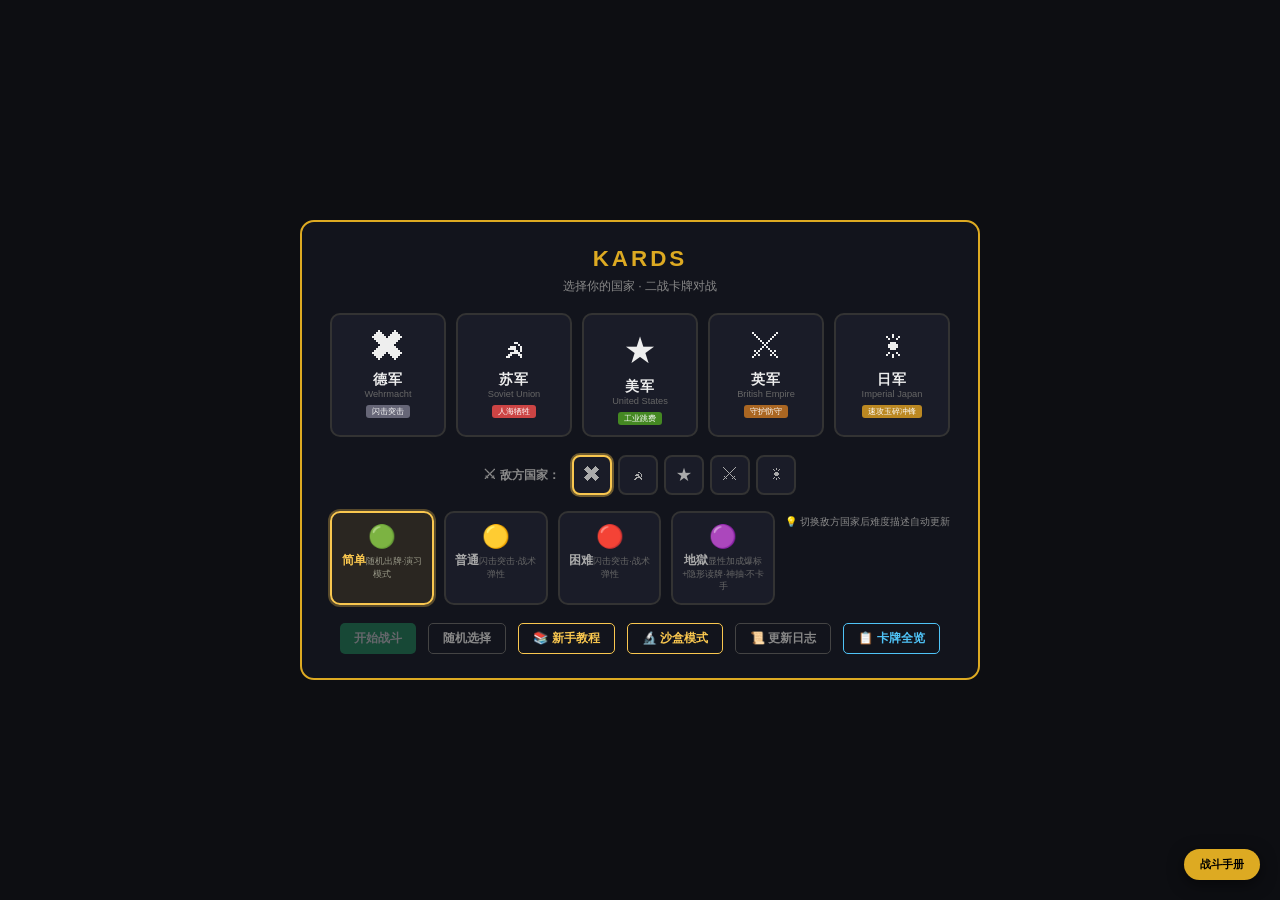
==== index.html @ b41af6cb "检查卡组差异：重构德国部署协同去重，修正过期玩法说明" ====
﻿<html lang="zh-CN">
<head>
<meta charset="UTF-8">
<meta name="viewport" content="width=device-width, initial-scale=1.0">
<title>KARDS - 二战卡牌对战</title>
<style>
:root {
  --bg:#0d0e12;--pbg:#151721;--card:#1e2029;--border:1px solid #2a2d3a;
  --g:#4a9;--r:#e44;--b:#48f;--y:#da2;--w:#eee;--d:#777;
  --sov:#c44;--ger:#667;--usa:#482;--uk:#a62;--jap:#b82;
}
*{box-sizing:border-box;margin:0;padding:0}
body{background:var(--bg);color:var(--w);min-height:100vh;display:flex;justify-content:center;align-items:flex-start;padding:10px;font-family:'Segoe UI','Microsoft YaHei',sans-serif}
#app{width:100%;max-width:1150px;display:flex;gap:10px}
#arena{flex:1;min-width:0;display:flex;flex-direction:column;gap:5px}

/* 信息栏（保留兼容，hq-hit 动画使用） */
.info-row{display:none}

/* 支援阵线行（HQ + 单位并排） */
.support-row{display:flex;gap:7px;align-items:flex-start}
.hq-spacer{flex:1}
.hq-card{display:flex;flex-direction:column;align-items:center;justify-content:center;gap:2px;padding:8px 10px;border-radius:8px;min-width:72px;min-height:96px;cursor:default;transition:all .15s;user-select:none;flex-shrink:0;position:relative}
.hq-card.enemy{background:linear-gradient(135deg,#2a1015,#1a1520);border:2px solid #3a1520}
.hq-card.player{background:linear-gradient(135deg,#10202a,#151a25);border:2px solid #15303f}
.hq-card.hq-target{cursor:crosshair!important;border-color:#c44!important;box-shadow:0 0 16px rgba(220,60,60,.5)!important;animation:hqPulse .8s ease-in-out infinite}
.hq-card.low-hp{animation:hqPulse .6s ease-in-out infinite}
@keyframes hqPulse{0%,100%{box-shadow:0 0 8px rgba(220,60,60,.3)}50%{box-shadow:0 0 20px rgba(220,60,60,.7)}}
.hq-card.hq-hit{animation:hqShake .5s ease-out}
@keyframes hqShake{0%,100%{transform:translateX(0)}20%{transform:translateX(-5px)}40%{transform:translateX(5px)}60%{transform:translateX(-3px)}80%{transform:translateX(3px)}}
.hq-top{display:flex;align-items:center;gap:4px;flex-wrap:wrap;justify-content:center}
.hq-name{font-weight:700;font-size:.8rem;white-space:nowrap}
.hq-body{font-size:1.2rem}
.hq-body .hp{font-size:1.3rem}
.hq-stats{display:flex;flex-wrap:wrap;gap:4px;justify-content:center;font-size:.68rem}
.hq-card .stat{margin-left:0;font-size:.65rem}
.hq-card .stat b{font-size:.72rem}
.name{font-weight:700;font-size:.9rem}.badge{margin-left:6px;font-size:.72rem;padding:2px 8px;border-radius:3px;background:var(--card);color:#ccc;font-weight:700}
.stat{margin-left:8px;font-size:.75rem;color:var(--d)}.stat b{color:var(--w)}.hp{color:var(--r)!important;font-weight:900}

/* 区域 */
.zone-label{font-size:.7rem;color:var(--d);padding:2px 6px;text-transform:uppercase;letter-spacing:.5px}
.zone-label.enemy{text-align:right}.zone-label.player{text-align:left}
.zone-label.fl{text-align:center;font-weight:700;color:var(--y);font-size:.75rem}
.zone-units{display:flex;gap:7px;min-height:78px;padding:6px;border-radius:6px;flex-wrap:wrap;align-items:flex-start}
.zone-units.support{background:#12141c;border:var(--border);min-height:96px}
.sup-left{justify-content:flex-end;border-right:3px solid rgba(204,68,68,.35)}
.sup-right{justify-content:flex-start;border-left:3px solid rgba(68,170,136,.35)}
.sup-left.side-target,.sup-right.side-target{cursor:pointer;border-color:#f9c74f!important;box-shadow:inset 0 0 20px rgba(249,199,79,.25)}
.insert-slot{width:28px;min-height:96px;border:2px dashed rgba(249,199,79,.35);border-radius:6px;cursor:pointer;display:flex;align-items:center;justify-content:center;transition:all .15s;flex-shrink:0;background:rgba(249,199,79,.04)}
.insert-slot:hover{background:rgba(249,199,79,.18);border-color:#f9c74f;box-shadow:0 0 14px rgba(249,199,79,.25)}
.insert-slot::after{content:'+';color:rgba(249,199,79,.5);font-size:1.3rem;font-weight:700;transition:color .15s}
.insert-slot:hover::after{color:#f9c74f}
.insert-slot.drag-over{background:rgba(249,199,79,.28);border-color:#f9c74f;box-shadow:0 0 20px rgba(249,199,79,.4);transform:scale(1.08)}
.insert-slot.drag-over::after{color:#f9c74f;font-size:1.6rem}
#enSupportL,#enSupportR,#plSupportL,#plSupportR{flex-shrink:0}
.zone-units.frontline{background:#14120d;border:2px dashed #543;min-height:86px;justify-content:center;flex-wrap:wrap;gap:4px}
.fl-group{display:flex;gap:7px;align-items:flex-start}
.fl-group.enemy-fl{opacity:1}
.fl-group.player-fl{opacity:1}
.fl-separator{display:flex;align-items:center;justify-content:center;font-size:1.1rem;color:#855;padding:0 4px;align-self:center}
.empty-text{color:#333;font-size:.74rem;font-style:italic;width:100%;text-align:center;padding-top:18px}
#turnInfo{text-align:center;font-size:.82rem;color:var(--y);padding:3px;font-weight:700;min-height:22px}

/* 手牌区 */
.hand-section{border-top:2px solid #222;padding-top:5px}
.hand-section h3{font-size:.76rem;color:var(--d);margin-bottom:4px}
.hand-cards{display:flex;gap:0;flex-wrap:nowrap;min-height:116px;padding:3px 0;overflow-x:auto;overflow-y:visible}
/* 手牌单行轻微叠放：后一张叠在前一张上 */
.hand-cards .card{margin-right:-44px}
.hand-cards .card:last-child{margin-right:0}
.hand-cards .card:hover{transform:translateY(-8px) scale(1.04);z-index:8;box-shadow:0 10px 24px rgba(0,0,0,.6),0 0 18px rgba(68,170,136,.2)}
.hand-cards .card.dragging{opacity:.35;transform:translateY(-6px);z-index:9;box-shadow:0 8px 20px rgba(0,0,0,.5)}
.hand-cards.drag-over{background:rgba(68,170,136,.08);box-shadow:inset 0 0 0 2px #4a5,0 0 14px rgba(68,170,136,.3);border-radius:6px}
/* 拖拽落点高亮 */
.zone-units.drag-over{box-shadow:inset 0 0 0 2px #4a5,0 0 18px rgba(68,170,136,.55)}
#arena.drag-over{outline:2px dashed #4a5;outline-offset:-4px}
.ctrl-bar{display:flex;gap:6px;flex-wrap:wrap;margin-top:5px}

/* 按钮 */
.btn{padding:6px 14px;border-radius:5px;border:none;font-size:.76rem;cursor:pointer;font-weight:600;transition:all .15s}
.btn:hover{filter:brightness(1.2);transform:translateY(-1px)}.btn:active{transform:translateY(0)}
.btn-green{background:#2a6;color:#fff}.btn-yellow{background:#a80;color:#fff}
.btn-red{background:#922;color:#fff}.btn-ghost{background:transparent;border:1px solid #444;color:#888}
.btn-confirm{background:#c90;color:#111;font-weight:700}
.btn:disabled{opacity:.35;cursor:not-allowed;transform:none;filter:none}

/* ===== 插画提示词下方行动按钮 ===== */
.panel-actions{display:flex;gap:8px;margin-top:8px;justify-content:center}
.panel-actions .btn-action{padding:10px 22px;font-size:.9rem;font-weight:800;border-radius:8px;cursor:pointer;border:none;letter-spacing:.6px;transition:all .2s;text-shadow:0 1px 2px rgba(0,0,0,.3)}
.panel-actions .btn-action:hover{transform:scale(1.05);filter:brightness(1.15)}
.panel-actions .btn-action:active{transform:scale(.97)}
.btn-end-play{background:linear-gradient(135deg,#2a8,#1a6);color:#fff;box-shadow:0 2px 12px rgba(34,170,102,.4)}
.btn-end-combat{background:linear-gradient(135deg,#d84,#b62);color:#fff;box-shadow:0 2px 12px rgba(200,130,40,.4)}

/* 推线区域（战斗中点击前线推线） */
.push-zone{cursor:pointer;padding:8px 16px;background:rgba(255,170,0,.12);border:2px dashed #a80;border-radius:8px;text-align:center;color:#da2;font-weight:700;font-size:.82rem;transition:all .2s;user-select:none;align-self:center}
.push-zone:hover{background:rgba(255,170,0,.28);border-color:#ec0;transform:scale(1.04)}
.push-zone:active{transform:scale(.96)}
.push-unafford{border-color:#644;color:#a66;background:rgba(255,50,50,.08)}
.push-unafford:hover{background:rgba(255,50,50,.15);border-color:#844;transform:none}
/* 手机推线待定高亮 */
.card.push-pending{border:2px solid #f9c74f!important;box-shadow:0 0 14px rgba(249,199,79,.5),0 0 24px rgba(249,199,79,.2);animation:pushGlow 1.2s infinite}
@keyframes pushGlow{0%,100%{box-shadow:0 0 10px rgba(249,199,79,.4)}50%{box-shadow:0 0 22px rgba(249,199,79,.7)}}
#frontline.push-target{border-color:#f9c74f!important;background:rgba(249,199,79,.08);box-shadow:inset 0 0 30px rgba(249,199,79,.2);cursor:pointer;animation:pushZonePulse 1s infinite}
@keyframes pushZonePulse{0%,100%{box-shadow:inset 0 0 20px rgba(249,199,79,.15)}50%{box-shadow:inset 0 0 40px rgba(249,199,79,.35)}}
.push-target-text{color:#f9c74f;font-weight:800;font-size:.78rem;text-align:center;width:100%;animation:blinkText 1s infinite}
@keyframes blinkText{0%,100%{opacity:1}50%{opacity:.4}}

/* 卡牌 */
.card{width:128px;border-radius:7px;cursor:default;transition:all .2s;flex-shrink:0;position:relative;user-select:none;background:var(--card);border:1px solid #333}
.card.clickable{cursor:pointer}
.card.clickable:hover{transform:translateY(-4px);box-shadow:0 6px 20px rgba(0,0,0,.5),0 0 15px rgba(68,170,136,.15)}

.card .top{display:flex;justify-content:space-between;align-items:center;padding:4px 7px;font-size:.68rem;font-weight:700;color:#ccc}
.card .art{height:100px;display:flex;align-items:center;justify-content:center;font-size:1.8rem;position:relative;overflow:hidden;background:#1a1c28}
.card .art::before{content:'';position:absolute;top:0;left:-100%;width:100%;height:100%;background:linear-gradient(90deg,transparent 0%,rgba(255,255,255,.04) 50%,transparent 100%);animation:skelShimmer 1.4s infinite;z-index:0;pointer-events:none}
@keyframes skelShimmer{0%{left:-100%}100%{left:100%}}
.card .art .art-overlay{position:absolute;top:0;left:0;right:0;bottom:0;background:linear-gradient(180deg,rgba(0,0,0,.2) 0%,rgba(0,0,0,.55) 70%);z-index:1;pointer-events:none}
.card .art .art-icon{position:absolute;top:22px;left:4px;font-size:1.2rem;z-index:4;filter:drop-shadow(0 1px 3px rgba(0,0,0,.8));background:rgba(0,0,0,.5);border-radius:4px;padding:2px 4px;cursor:pointer;transition:transform .2s,box-shadow .2s,background .2s;transform-origin:left top}
.card .art .art-icon:hover{transform:scale(1.2);background:rgba(0,0,0,.75);box-shadow:0 0 16px rgba(0,255,200,.6),0 0 30px rgba(0,255,200,.25)}
.card .art .type-badge{position:absolute;bottom:2px;right:4px;font-size:.52rem;background:rgba(0,0,0,.75);padding:1px 5px;border-radius:3px;color:#aaa;z-index:3;cursor:pointer;transition:transform .2s,box-shadow .2s,color .2s,background .2s;transform-origin:right bottom}
.card .art .type-badge:hover{transform:scale(1.2);color:#fff;background:rgba(0,0,0,.9);box-shadow:0 0 12px rgba(0,255,200,.5),0 0 24px rgba(0,255,200,.2)}
/* 兵种弹出提示 */
.type-popup{position:fixed;z-index:9999;background:linear-gradient(135deg,#1a1d2a,#12151f);border:1px solid #3a3d50;border-radius:8px;padding:8px 10px;font-size:.7rem;min-width:180px;max-width:220px;pointer-events:auto;box-shadow:0 4px 20px rgba(0,0,0,.6);animation:popIn .2s ease-out}
@keyframes popIn{from{opacity:0;transform:translateY(4px)}to{opacity:1;transform:translateY(0)}}
.type-popup .tp-header{display:flex;align-items:center;gap:6px;margin-bottom:4px}
.type-popup .tp-icon{font-size:1.1rem}

/* 加载屏幕 */
#loading-screen{position:fixed;top:0;left:0;width:100%;height:100%;background:var(--bg);z-index:99999;display:flex;flex-direction:column;align-items:center;justify-content:center;gap:18px;transition:opacity .4s}
#loading-screen.fade-out{opacity:0;pointer-events:none}
.loading-spinner{width:44px;height:44px;border:3px solid #2a2d3a;border-top-color:var(--g);border-radius:50%;animation:spin .8s linear infinite}
@keyframes spin{to{transform:rotate(360deg)}}
.loading-text{color:#888;font-size:.85rem}
.loading-bar-wrap{width:220px;height:4px;background:#1a1c28;border-radius:2px;overflow:hidden}
.loading-bar-fill{height:100%;width:0%;background:var(--g);border-radius:2px;transition:width .3s}
.loading-pct{color:#aaa;font-size:.7rem;min-width:36px;text-align:center}
.type-popup .tp-name{font-weight:700;font-size:.78rem}
.type-popup .tp-sub{font-size:.6rem;color:#888}
.type-popup .tp-desc{margin:4px 0;line-height:1.4;color:#ccc}
.type-popup .tp-stats{display:grid;grid-template-columns:1fr 1fr;gap:2px 8px;font-size:.62rem;color:#999;margin-top:4px}
.type-popup .tp-stats span b{color:#ddd}
.card .mid{padding:2px 7px;font-size:.73rem;font-weight:700;text-align:center;white-space:nowrap;overflow:hidden;text-overflow:ellipsis}
.card .stats{display:flex;justify-content:space-around;padding:2px 7px;font-size:.73rem}
.card .stats span{font-weight:700}
.card .bot{padding:3px 7px;font-size:.6rem;color:var(--d);text-align:center;min-height:28px;line-height:1.35}
.card .bot b{color:#ffd066;font-weight:900}
.card .cost-badge{position:absolute;top:-3px;left:-3px;width:24px;height:24px;border-radius:50%;display:flex;align-items:center;justify-content:center;font-weight:900;font-size:.73rem;color:#fff;z-index:2;box-shadow:0 2px 6px rgba(0,0,0,.5)}
.card .acost-badge{position:absolute;top:-3px;right:-3px;width:20px;height:20px;border-radius:50%;display:flex;align-items:center;justify-content:center;font-weight:800;font-size:.6rem;color:#fff;z-index:2;box-shadow:0 2px 4px rgba(0,0,0,.4)}

/* 状态样式 */
/* 不能出的牌保持正常显示（不透明），仅不可拖拽操作 */
.card.cant-play{}
.card.cant-play:hover{transform:translateY(-4px)}
.card.can-act{border:2px solid #4a5;animation:pulse 1.6s infinite}
@keyframes pulse{0%,100%{box-shadow:0 0 4px #4a5}50%{box-shadow:0 0 14px #4a5}}
.card.selected{border:2px solid var(--y);box-shadow:0 0 16px var(--y),0 0 30px rgba(218,170,34,.2);transform:translateY(-5px)}
.card.can-target{border:2px solid var(--r);cursor:crosshair}
.card.can-target:hover{box-shadow:0 0 12px var(--r),0 0 20px rgba(228,68,68,.2)}
.card.effect-target{border:2px solid #fc0;cursor:crosshair;animation:effectPulse 1s infinite}
.card.effect-target:hover{box-shadow:0 0 14px #fc0,0 0 24px rgba(255,204,0,.3)}
@keyframes effectPulse{0%,100%{box-shadow:0 0 6px #fc0}50%{box-shadow:0 0 16px #fc0}}

/* 阵营色 */
.faction-D{border-top:3px solid #667}.faction-S{border-top:3px solid #c44}
.faction-U{border-top:3px solid #482}.faction-B{border-top:3px solid #a62}
.faction-J{border-top:3px solid #b82}

/* 我方/敌方单位标记 */
.card.player-unit{border-left:3px solid #4a8}
.card.enemy-unit{border-left:3px solid #c44}
.card .owner-tag{position:absolute;bottom:2px;left:4px;font-size:.5rem;padding:0 4px;border-radius:2px;font-weight:700;z-index:2;letter-spacing:.3px}
.card.player-unit .owner-tag{background:rgba(68,170,136,.85);color:#fff}
.card.enemy-unit .owner-tag{background:rgba(204,68,68,.85);color:#fff}
.card .cond-badge{position:absolute;bottom:2px;right:2px;font-size:.45rem;padding:1px 4px;border-radius:2px;z-index:5;font-weight:700;letter-spacing:.3px}
.card .cond-ok{background:rgba(78,204,163,.8);color:#000}
.card .cond-fail{background:rgba(231,76,60,.8);color:#fff}

.hq-target{cursor:crosshair!important;box-shadow:0 0 0 3px var(--r)!important}

/* 面板 */
#panel{width:250px;flex-shrink:0;display:flex;flex-direction:column;gap:8px}
#panel h3{font-size:.78rem;color:var(--g);letter-spacing:.5px}
#log{background:var(--pbg);border:var(--border);border-radius:6px;padding:7px;max-height:260px;overflow-y:auto;font-size:.7rem;scroll-behavior:smooth}
#log::-webkit-scrollbar{width:8px}
#log::-webkit-scrollbar-track{background:#14161f;border-radius:4px}
#log::-webkit-scrollbar-thumb{background:#3a3f4f;border-radius:4px}
#log::-webkit-scrollbar-thumb:hover{background:#f9c74f}
#log{scrollbar-width:thin;scrollbar-color:#3a3f4f #14161f}
.log-item{margin-bottom:2px;padding:2px 0;border-bottom:1px solid #1a1c24;line-height:1.38}
.log-item .tag{display:inline-block;padding:0 4px;border-radius:2px;font-size:.6rem;margin-right:4px;font-weight:700}
.tag-play{background:#24a;color:#adf}.tag-combat{background:#a40;color:#fda}
.tag-ai{background:#333;color:#999}.tag-system{background:#223;color:#8b8}
.tag-effect{background:#426;color:#eaf}
.log-item .counter-text{color:#f84;font-weight:700}
.log-item .dmg-text{color:#f44;font-weight:700}
.log-item .heal-text{color:#4c8;font-weight:700}
/* 情报明牌可折叠栏 */
.reveal-box{border:1px solid #3a3f4f;border-radius:6px;background:#12141c;margin-top:6px;overflow:hidden}
.reveal-head{padding:6px 8px;font-size:.72rem;color:#8af;cursor:pointer;user-select:none;display:flex;justify-content:space-between;align-items:center}
.reveal-head:hover{background:#1a1d2e}
.reveal-head b{color:var(--y);font-size:.78rem}
.reveal-body{padding:6px 8px;display:flex;flex-direction:column;gap:4px;max-height:240px;overflow-y:auto}
.reveal-box.collapsed .reveal-body{display:none}
.reveal-empty{font-size:.66rem;color:#555;text-align:center;padding:6px}
.reveal-card{display:flex;gap:6px;align-items:center;background:#1e2029;border:1px solid #2a2d3a;border-radius:5px;padding:4px 6px;font-size:.66rem}
.reveal-card.used{opacity:.5}
.reveal-card .rc-img{width:30px;height:30px;object-fit:cover;border-radius:3px;border:1px solid #333;flex-shrink:0}
.reveal-card .rc-ph{width:30px;height:30px;border-radius:3px;background:#2a2d3a;flex-shrink:0;display:flex;align-items:center;justify-content:center;font-size:.6rem;color:#666}
.reveal-card .rc-info{flex:1;min-width:0}
.reveal-card .rc-name{font-weight:700;color:#eee;white-space:nowrap;overflow:hidden;text-overflow:ellipsis}
.reveal-card .rc-meta{font-size:.6rem;color:#888;white-space:nowrap;overflow:hidden;text-overflow:ellipsis}
.reveal-card .rc-tag{font-size:.55rem;padding:1px 4px;border-radius:2px;flex-shrink:0}
.reveal-card .rc-tag.inhand{background:rgba(78,204,163,.2);color:#4ecca3}
.reveal-card .rc-tag.gone{background:rgba(228,68,68,.2);color:#e44}
#prompt-area{background:var(--pbg);border:var(--border);border-radius:6px;padding:7px;font-size:.67rem;color:var(--d);min-height:56px;max-height:140px;overflow-y:auto;word-break:break-all;line-height:1.45}
#overlay{display:none;position:fixed;top:0;left:0;right:0;bottom:0;background:rgba(0,0,0,.85);z-index:100;justify-content:center;align-items:center}
#overlay.show{display:flex}
#dialog{background:var(--pbg);border:2px solid var(--y);border-radius:12px;padding:30px 40px;text-align:center;min-width:280px}
#dialog h2{font-size:1.3rem;margin-bottom:8px}
#dialog p{color:var(--d);margin-bottom:14px;font-size:.85rem}
#faction-select{position:fixed;top:50%;left:50%;transform:translate(-50%,-50%);z-index:9999;display:none;max-width:680px;width:90vw;max-height:90vh;overflow-y:auto;background:#12141c;border:2px solid var(--y);border-radius:14px;padding:24px 28px;text-align:center}
#faction-select h2{font-size:1.4rem;color:var(--y);margin:0 0 6px;letter-spacing:3px}
#faction-select .sub{color:#888;font-size:.78rem;margin-bottom:18px}
.fc-grid{display:grid;grid-template-columns:repeat(5,1fr);gap:10px;margin-bottom:18px}
@media(max-width:600px){.fc-grid{grid-template-columns:repeat(3,1fr)}}
.fc-card{background:#1a1c28;border:2px solid #333;border-radius:10px;padding:14px 8px 10px;cursor:pointer;transition:all .2s;position:relative}
.fc-card:hover{border-color:var(--y);transform:translateY(-3px);box-shadow:0 6px 20px rgba(0,0,0,.4)}
.fc-card.selected{border-color:var(--y);box-shadow:0 0 0 2px var(--y),0 6px 20px rgba(0,0,0,.4)}
.fc-card .fc-icon{font-size:2rem;margin-bottom:4px}
.fc-card .fc-name{font-size:.88rem;font-weight:700;color:#eee;letter-spacing:1px}
.fc-card .fc-en{font-size:.58rem;color:#666;margin-bottom:2px}
.fc-card .fc-tag{display:inline-block;font-size:.5rem;padding:1px 6px;border-radius:3px;margin-top:4px;color:#fff}
.fc-detail{background:#1a1c28;border:1px solid #333;border-radius:10px;padding:16px 20px;text-align:left;margin-top:14px;display:none}
.fc-detail.show{display:block}
.fc-detail h3{color:var(--y);font-size:.95rem;margin:0 0 8px;letter-spacing:1px}
.fc-detail .section{margin-bottom:10px}
.fc-detail .section-title{color:#aaa;font-size:.7rem;font-weight:700;margin-bottom:3px;text-transform:uppercase;letter-spacing:1px}
.fc-detail .section-body{color:#ccc;font-size:.76rem;line-height:1.5}
.fc-detail .section-body em{color:var(--y);font-style:normal;font-weight:600}

/* 卡组选择与构筑 */
.deck-picker{display:flex;flex-wrap:wrap;gap:6px;justify-content:center;margin:2px 0 6px}
.dp-tab{padding:5px 12px;border:1px solid #444;border-radius:16px;background:#22242e;color:#bbb;font-size:.72rem;cursor:pointer;transition:all .15s;white-space:nowrap}
.dp-tab:hover{border-color:#f9c74f;color:#eee}
.dp-tab.active{background:rgba(249,199,79,.16);border-color:#f9c74f;color:#f9c74f;font-weight:700}
.dp-tab.add{border-style:dashed;color:#7cf}
.dp-desc{text-align:center;color:#888;font-size:.68rem;margin-bottom:6px}
.dp-play{margin:2px 0 8px;border:1px solid #3a3d4a;border-radius:6px;overflow:hidden;background:#1b1d29}
.dp-play-head{padding:5px 10px;color:#f9c74f;font-size:.7rem;font-weight:700;cursor:pointer;user-select:none}
.dp-play-head:hover{background:#242633}
.dp-play-arrow{float:right;color:#888}
.dp-play-body{color:#ccc;font-size:.7rem;line-height:1.6;padding:4px 12px 10px;border-top:1px solid #2e3040}
.dp-play-body b{color:#f9c74f}
.dp-actions{display:flex;gap:6px;justify-content:center;margin-bottom:8px}
.btn-xs{padding:3px 10px;font-size:.66rem}
.db-modal{position:fixed;inset:0;z-index:10000;background:rgba(0,0,0,.78);display:flex;align-items:center;justify-content:center;padding:16px}
.db-box{width:min(1000px,96vw);max-height:92vh;display:flex;flex-direction:column;background:#12141c;border:2px solid var(--y);border-radius:12px;overflow:hidden;box-shadow:0 12px 50px rgba(0,0,0,.7)}
.db-head{display:flex;align-items:center;justify-content:space-between;padding:12px 18px;background:#1b1d29;border-bottom:1px solid #333;color:var(--y);font-size:1rem;font-weight:700;letter-spacing:1px}
.db-x{background:none;border:none;color:#aaa;font-size:1.5rem;line-height:1;cursor:pointer}
.db-x:hover{color:#fff}
.db-toolbar{display:flex;align-items:center;gap:14px;padding:10px 18px;background:#171923;border-bottom:1px solid #2a2c38;flex-wrap:wrap}
.db-name{background:#0e1016;border:1px solid #444;border-radius:5px;color:#eee;padding:6px 10px;font-size:.8rem;width:190px}
.db-count{font-size:.9rem;color:#ccc;font-weight:700}
.db-valid{font-size:.72rem}
.db-body{display:flex;flex:1;min-height:0;overflow:hidden}
.db-pool{flex:1;overflow-y:auto;padding:8px 14px}
.db-side{width:300px;flex-shrink:0;border-left:1px solid #2a2c38;background:#161822;display:flex;flex-direction:column;min-height:0}
.db-side-title{padding:10px 14px;color:var(--y);font-size:.8rem;font-weight:700;border-bottom:1px solid #2a2c38}
.db-list{flex:1;overflow-y:auto;padding:6px 10px}
.db-foot{padding:10px;border-top:1px solid #2a2c38;display:flex;gap:6px;justify-content:center;flex-wrap:wrap}
.db-group{color:#f9c74f;font-size:.72rem;font-weight:700;margin:10px 0 4px;letter-spacing:1px}
.db-row{display:flex;align-items:flex-start;gap:8px;background:#1c1e29;border:1px solid #2e3040;border-radius:5px;padding:5px 8px;margin-bottom:4px;font-size:.7rem}
.db-row.picked{background:rgba(78,204,163,.08);border-color:#3a6}
.db-rcost{display:inline-flex;align-items:center;justify-content:center;width:22px;height:22px;border-radius:4px;background:#3a3d4d;color:#f9c74f;font-weight:700;flex-shrink:0}
.db-rmain{flex:1;min-width:0}
.db-rname{color:#ddd;white-space:nowrap;overflow:hidden;text-overflow:ellipsis;line-height:1.4}
.db-reff{color:#9197a6;font-size:.62rem;line-height:1.35;margin-top:2px;white-space:normal;word-break:break-word}
.db-rstat{color:#7cf;width:40px;text-align:center;flex-shrink:0}
.db-rlim{color:#777;width:46px;text-align:center;flex-shrink:0}
.db-step{display:flex;align-items:center;gap:4px;flex-shrink:0}
.db-step button{width:22px;height:22px;border:1px solid #555;border-radius:4px;background:#2a2c38;color:#eee;cursor:pointer;font-size:.8rem;line-height:1;padding:0}
.db-step button:hover{background:#f9c74f;color:#111;border-color:#f9c74f}
.db-step b{min-width:16px;text-align:center;color:#eee}
.db-li{display:flex;align-items:center;gap:8px;border-bottom:1px solid #262834;padding:4px 2px;font-size:.7rem}
.db-li-cost{color:#f9c74f;width:20px;text-align:center;font-weight:700}
.db-li-name{flex:1;color:#ccc;white-space:nowrap;overflow:hidden;text-overflow:ellipsis}
.db-li-qty{color:#4ecca3;font-weight:700}
@media(max-width:720px){.db-body{flex-direction:column}.db-side{width:100%;border-left:none;border-top:1px solid #2a2c38;max-height:38vh}.db-pool{max-height:48vh}}
/* 难度选择 */
.diff-row{display:flex;justify-content:center;gap:10px;margin:16px 0}
.diff-btn{flex:1;max-width:140px;padding:10px 8px;border:2px solid #333;border-radius:10px;background:#1a1c28;color:#aaa;cursor:pointer;transition:all .2s;text-align:center}
.diff-btn:hover{border-color:#f9c74f;color:#eee}
.diff-btn.selected{border-color:#f9c74f;background:rgba(249,199,79,.1);color:#f9c74f;box-shadow:0 0 0 2px rgba(249,199,79,.3)}
.diff-btn .diff-icon{font-size:1.4rem;display:block;margin-bottom:2px}
.diff-btn .diff-name{font-size:.78rem;font-weight:700}
.diff-btn .diff-desc{font-size:.55rem;color:#666;margin-top:2px}
.diff-btn.selected .diff-desc{color:#998}
/* 敌方阵营选择 */
.enemy-row{display:flex;align-items:center;justify-content:center;gap:12px;margin:14px 0}
.enemy-row .enemy-label{color:#888;font-size:.75rem;font-weight:700}
.enemy-fc-grid{display:flex;gap:6px}
.enemy-fc-btn{width:40px;height:40px;border-radius:8px;border:2px solid #333;background:#1a1c28;color:#aaa;cursor:pointer;font-size:1rem;transition:all .2s;display:flex;align-items:center;justify-content:center}
.enemy-fc-btn:hover{border-color:#f9c74f;color:#eee}
.enemy-fc-btn.selected{border-color:#f9c74f;box-shadow:0 0 0 2px rgba(249,199,79,.4)}
.fc-start-row{margin-top:18px;display:flex;justify-content:center;gap:12px}
.deck-preview{margin-top:4px}
.deck-type-row{margin-bottom:8px}
.deck-type-label{display:block;font-size:.65rem;color:#aaa;font-weight:700;margin-bottom:3px;letter-spacing:1px}
.deck-cards-row{display:flex;flex-wrap:wrap;gap:4px}
.deck-card-mini{background:#1e2030;border:1px solid #333;border-radius:5px;padding:3px 6px;font-size:.62rem;display:flex;align-items:center;gap:3px;flex-wrap:nowrap}
.deck-card-mini.order-card{border-left:2px solid var(--y)}
.dc-cost{background:#444;color:#fff;border-radius:3px;padding:0 3px;font-weight:800;font-size:.58rem;min-width:14px;text-align:center}
.dc-name{color:#eee;font-weight:600;white-space:nowrap}
.dc-qty{color:#999;font-size:.55rem;white-space:nowrap}
.dc-stats{color:#fb4;font-weight:700;font-size:.58rem}
.dc-armor{color:#8af;font-size:.55rem}
.dc-acost{color:#f9c74f;font-size:.58rem;font-weight:700}
.dc-kw{display:flex;gap:2px}
.kw-tag{background:rgba(255,184,77,.15);color:#fb4;font-size:.5rem;padding:0 3px;border-radius:2px;font-weight:600}
.kw-tag{cursor:help}
/* 词条说明按钮与弹窗 */
#kw-btn{position:fixed;bottom:20px;right:20px;padding:8px 16px;border-radius:20px;background:var(--y,#da2);color:#000;border:none;font-size:.7rem;font-weight:900;cursor:pointer;box-shadow:0 4px 16px rgba(0,0,0,.5);z-index:10001;transition:transform .15s}
#kw-btn:hover{transform:scale(1.1)}
.kw-modal{display:none;position:fixed;inset:0;background:rgba(0,0,0,.75);z-index:10000;justify-content:center;align-items:center}
.kw-modal.show{display:flex}
.kw-panel{background:#1e2029;border-radius:12px;border:1px solid #3a3d4a;padding:24px;max-width:540px;width:90%;max-height:82vh;overflow-y:auto;color:#eee}
.kw-panel h3{text-align:center;font-size:1.1rem;margin-bottom:6px;color:#fff}
/* 手册标签页切换 */
.kw-tabs{display:flex;gap:0;margin-bottom:16px;border-bottom:2px solid #2a2d3a}
.kw-tab{flex:1;padding:8px 0;text-align:center;background:none;border:none;color:#888;font-size:.82rem;font-weight:700;cursor:pointer;border-bottom:2px solid transparent;margin-bottom:-2px;transition:all .2s}
.kw-tab.active{color:#f9c74f;border-bottom-color:#f9c74f}
.kw-tab:hover{color:#ccc}
.kw-tab-content h3{text-align:left;font-size:.95rem;margin:14px 0 4px;color:#f9c74f}
.kw-tab-content h3:first-child{margin-top:0}
/* 兵种卡片 */
.ut-card{background:#252835;border-left:3px solid #555;border-radius:6px;padding:10px 14px;margin-bottom:10px}
.ut-card.ut-I{border-left-color:#8b9}
.ut-card.ut-T{border-left-color:#fd0}
.ut-card.ut-A{border-left-color:#f66}
.ut-card.ut-F{border-left-color:#6bf}
.ut-card.ut-O{border-left-color:#c8f}
.ut-header{display:flex;align-items:center;gap:8px;margin-bottom:6px}
.ut-icon{flex-shrink:0;width:36px;height:36px;border-radius:6px;display:flex;align-items:center;justify-content:center;font-size:.75rem;font-weight:900;color:#000}
.ut-icon.ut-I{background:#8b9}
.ut-icon.ut-T{background:#fd0}
.ut-icon.ut-A{background:#f66}
.ut-icon.ut-F{background:#6bf}
.ut-icon.ut-O{background:#c8f}
.ut-name{font-size:.9rem;font-weight:800;color:#fff}
.ut-sub{font-size:.68rem;color:#999;margin-top:1px}
.ut-desc{font-size:.76rem;color:#bbb;line-height:1.6}
.ut-desc b{color:#fff}
.ut-stats{margin-top:6px;display:flex;flex-wrap:wrap;gap:4px 12px;font-size:.7rem;color:#999}
.ut-stats span{white-space:nowrap}
.ut-stats b{color:#ddd}
/* 速查表 */
.ut-compare{width:100%;border-collapse:collapse;font-size:.68rem;margin:10px 0;color:#bbb}
.ut-compare th{background:#252835;color:#f9c74f;padding:5px 6px;text-align:center;font-weight:700;border-bottom:1px solid #3a3d4a}
.ut-compare td{text-align:center;padding:4px 6px;border-bottom:1px solid #2a2d3a}
.ut-compare tr:nth-child(even) td{background:rgba(255,255,255,.02)}
.ut-compare td:first-child{text-align:left;font-weight:700;color:#fff;width:70px}
.kw-modal-note{font-size:.62rem;color:#555;text-align:center;margin-top:10px}
.kw-row{display:flex;gap:10px;padding:10px 0;border-bottom:1px solid #2a2d3a;align-items:flex-start}
.kw-row:last-child{border-bottom:none}
.kw-tag-big{flex-shrink:0;width:52px;text-align:center;padding:4px 0;border-radius:4px;font-size:.78rem;font-weight:900}
.kw-tag-big.G{background:rgba(255,184,77,.2);color:#fb4}
.kw-tag-big.B{background:rgba(255,215,0,.15);color:#ffd700}
.kw-tag-big.H{background:rgba(152,216,255,.15);color:#98d8ff}
.kw-tag-big.A{background:rgba(255,136,136,.15);color:#f88}
.kw-tag-big.S{background:rgba(170,170,170,.15);color:#aaa}
.kw-tag-big.F{background:rgba(255,165,0,.15);color:#fa0}
.kw-tag-big.C{background:rgba(120,220,180,.15);color:#7cdcb4}
.kw-desc{font-size:.78rem;color:#bbb;line-height:1.5}
.kw-desc b{color:#fff}
.kw-close{display:block;margin:16px auto 0;padding:8px 24px;border-radius:6px;background:#3a3d4a;color:#ddd;border:none;cursor:pointer;font-size:.8rem}
.kw-close:hover{background:#4a4d5a}
.eff-tag{color:#8af;font-size:.5rem;max-width:120px;overflow:hidden;text-overflow:ellipsis;white-space:nowrap}
.dc-eff{color:#aaa;font-size:.55rem;max-width:160px;overflow:hidden;text-overflow:ellipsis;white-space:nowrap}
.toast{position:fixed;top:18px;left:50%;transform:translateX(-50%);background:#2a2a2a;color:#fff;padding:7px 18px;border-radius:20px;font-size:.76rem;z-index:200;animation:fadeIn .2s;box-shadow:0 4px 12px rgba(0,0,0,.5)}
@keyframes fadeIn{from{opacity:0;top:8px}to{opacity:1;top:18px}}

/* 效果动画 */
@keyframes flashDmg{0%{filter:brightness(2)}100%{filter:brightness(1)}}
.dmg-flash{animation:flashDmg .3s}
.dmg-popup{font-size:1.1rem;font-weight:900;color:#f44;text-shadow:0 0 8px #f00,0 1px 3px #000;z-index:200;pointer-events:none;animation:dmgPop .9s ease-out forwards;white-space:nowrap}
.counter-popup{color:#f84;text-shadow:0 0 8px #f80,0 1px 3px #000}
@keyframes dmgPop{0%{opacity:1;transform:translate(-50%,-50%) scale(1.3)}30%{transform:translate(-50%,-50%) scale(1)}70%{opacity:1;transform:translate(-50%,-70%) scale(1)}100%{opacity:0;transform:translate(-50%,-100%) scale(.8)}}

/* ===== 单位部署动画：从天而降 + 弹性落地 ===== */
@keyframes cardEnter{
  0%{transform:translateY(-100px) scale(1.45);opacity:0}
  38%{transform:translateY(1px) scale(1.07);opacity:1}
  52%{transform:translateY(-3px) scale(.96)}
  70%{transform:translateY(0) scale(1.015)}
  85%{transform:translateY(-0.5px) scale(.995)}
  100%{transform:translateY(0) scale(1);opacity:1}
}
.card.just-played{animation:cardEnter .6s cubic-bezier(.22,.61,.36,1) forwards}

@keyframes cardDrop{0%{transform:translateY(-120px) scale(1.5);opacity:0}60%{transform:translateY(0) scale(1.02);opacity:1}100%{transform:translateY(0) scale(1);opacity:1}}
.card.card-drop{animation:cardDrop .5s cubic-bezier(.22,.61,.36,1) forwards}

@keyframes joinFromRight{0%{transform:translateX(130px) scale(.8);opacity:.1;box-shadow:0 0 18px rgba(100,220,100,.55)}100%{transform:translateX(0) scale(1);opacity:1;box-shadow:0 0 0px rgba(100,220,100,0)}}
.card.join-slide{animation:joinFromRight .55s cubic-bezier(.22,.61,.36,1) forwards}

/* ===== 重型单位部署动画：抬升→变大→悬停蓄力→重重摔下→余震 ===== */
@keyframes heavyDeploy{
  0%{transform:translateY(0) scale(1);opacity:1;filter:brightness(1)}
  12%{transform:translateY(-18px) scale(1.2);opacity:1;filter:brightness(1.1)}
  25%{transform:translateY(-58px) scale(1.72);opacity:1;filter:brightness(1.18)}
  35%{transform:translateY(-60px) scale(1.75);opacity:1;filter:brightness(1.2)}
  45%{transform:translateY(-60px) scale(1.75);opacity:1;filter:brightness(1.2)}
  58%{transform:translateY(22px) scale(.8);opacity:1;filter:brightness(.85)}
  68%{transform:translateY(-10px) scale(1.06);opacity:1;filter:brightness(1.05)}
  78%{transform:translateY(5px) scale(.96);opacity:1;filter:brightness(.95)}
  88%{transform:translateY(-2px) scale(1.01)}
  95%{transform:translateY(1px) scale(.995)}
  100%{transform:translateY(0) scale(1);opacity:1;filter:brightness(1)}
}
.card.heavy-deploy{animation:heavyDeploy 1.3s cubic-bezier(.25,.1,.25,1) forwards;z-index:65}

/* ===== 重型部署屏幕震动 ===== */
@keyframes screenShake{
  0%{transform:translate(0,0)}
  8%{transform:translate(-5px,3px)}
  16%{transform:translate(5px,-2px)}
  24%{transform:translate(-4px,-3px)}
  32%{transform:translate(4px,2px)}
  40%{transform:translate(-3px,-1px)}
  50%{transform:translate(3px,1px)}
  60%{transform:translate(-2px,0)}
  70%{transform:translate(2px,0)}
  80%{transform:translate(-1px,0)}
  90%{transform:translate(1px,0)}
  100%{transform:translate(0,0)}
}
#arena.screen-shake{animation:screenShake .5s ease-out}

@keyframes orderFlash{0%{opacity:0;transform:scale(.8)}30%{opacity:.8;transform:scale(1)}100%{opacity:0;transform:scale(1.3)}}
.order-flash{position:fixed;inset:0;pointer-events:none;z-index:200;background:radial-gradient(circle,rgba(249,199,79,.4) 0%,transparent 70%);animation:orderFlash .6s ease-out forwards}

/* ===== 攻击动画：预备→冲刺→命中→后坐力回弹 ===== */
@keyframes attackLunge{
  0%{transform:translateX(0) scale(1);filter:brightness(1)}
  8%{transform:translateX(-6px) scale(0.95);filter:brightness(0.88)}
  20%{transform:translateX(4px) scale(1.02);filter:brightness(1.15)}
  35%{transform:translateX(28px) scale(1.14);filter:brightness(1.7);box-shadow:0 0 28px rgba(255,200,50,.7),0 0 50px rgba(255,150,30,.35)}
  45%{transform:translateX(32px) scale(1.07);filter:brightness(1.35);box-shadow:0 0 15px rgba(255,150,50,.4)}
  58%{transform:translateX(10px) scale(1.03);filter:brightness(1.1)}
  72%{transform:translateX(-12px) scale(.94);filter:brightness(.78);box-shadow:none}
  86%{transform:translateX(-3px) scale(.97);filter:brightness(.9)}
  100%{transform:translateX(0) scale(1);filter:brightness(1)}
}
@keyframes recoilFlash{
  0%,35%{opacity:0}
  38%{opacity:1;box-shadow:0 0 30px rgba(255,220,80,.9),0 0 60px rgba(255,150,30,.5),inset 0 0 20px rgba(255,255,200,.3)}
  50%{opacity:.7;box-shadow:0 0 15px rgba(255,180,60,.5)}
  65%{opacity:0;box-shadow:0 0 5px rgba(255,150,30,0)}
  100%{opacity:0}
}
.card.attacking{
  animation:attackLunge .9s cubic-bezier(.28,.5,.4,.95) forwards;
  z-index:100;
}
.card.attacking::after{
  content:"";
  position:absolute;
  inset:-6px;
  border-radius:inherit;
  pointer-events:none;
  animation:recoilFlash .9s ease-out forwards;
}

@keyframes hitShake{
  0%,100%{transform:translateX(0) rotate(0);filter:brightness(1)}
  10%{transform:translateX(-8px) rotate(-3deg);filter:brightness(2);box-shadow:0 0 25px rgba(255,50,50,0.8),inset 0 0 20px rgba(255,0,0,0.3)}
  20%{transform:translateX(10px) rotate(3deg);filter:brightness(1.8);box-shadow:0 0 20px rgba(255,80,80,0.6)}
  30%{transform:translateX(-7px) rotate(-2deg);filter:brightness(1.5)}
  40%{transform:translateX(8px) rotate(2deg);filter:brightness(1.3)}
  55%{transform:translateX(-5px);filter:brightness(1.1)}
  70%{transform:translateX(4px);filter:brightness(1)}
  85%{transform:translateX(-2px)}
}
.card.hit{animation:hitShake .7s ease-out;z-index:99}

/* ===== 伤害飘字（增强版）===== */
@keyframes dmgFloat{
  0%{opacity:0;transform:translateY(10px) scale(0.5);filter:blur(4px)}
  15%{opacity:1;transform:translateY(-5px) scale(1.4);filter:blur(0);text-shadow:0 0 10px currentColor,0 4px 8px rgba(0,0,0,.8)}
  35%{opacity:1;transform:translateY(-15px) scale(1.2);text-shadow:0 0 15px currentColor,0 4px 8px rgba(0,0,0,.7)}
  60%{opacity:.95;transform:translateY(-35px) scale(1.1);text-shadow:0 0 8px currentColor}
  85%{opacity:.7;transform:translateY(-55px) scale(.95);filter:blur(1px)}
  100%{opacity:0;transform:translateY(-75px) scale(.85);filter:blur(3px)}
}
.dmg-float{position:absolute;font-weight:900;font-size:1.2rem;color:#ff3333;text-shadow:0 0 10px #ff0000,0 3px 6px #000,0 6px 12px rgba(255,0,0,.4);pointer-events:none;z-index:50;animation:dmgFloat 2s cubic-bezier(.23,1,.32,1) forwards;font-family:'Impact','Arial Black',sans-serif;letter-spacing:1px}
.dmg-float.heal{color:#00ff88;text-shadow:0 0 10px #00ff88,0 3px 6px #000,0 6px 12px rgba(0,255,136,.4)}
.dmg-float.crit{color:#ffd700;text-shadow:0 0 15px #ffa500,0 3px 6px #000,0 6px 18px rgba(255,215,0,.6);font-size:1.6rem;animation:dmgFloat 2.2s cubic-bezier(.23,1,.32,1) forwards}

/* ===== 击杀特效（增强版）===== */
@keyframes destroy{
  0%{transform:scale(1) rotate(0);opacity:1;filter:brightness(1) saturate(1);box-shadow:none}
  15%{transform:scale(1.08) rotate(-2deg);opacity:1;filter:brightness(2.5) saturate(1.5);box-shadow:0 0 30px rgba(255,100,100,.8),inset 0 0 30px rgba(255,0,0,.4)}
  30%{transform:scale(1.15) rotate(3deg);opacity:.95;filter:brightness(3) saturate(2);box-shadow:0 0 40px rgba(255,50,50,1),inset 0 0 40px rgba(255,0,0,.6)}
  45%{transform:scale(1.05) rotate(-4deg);opacity:.85;filter:brightness(1.5) saturate(1.2);box-shadow:0 0 25px rgba(255,80,80,.6)}
  60%{transform:scale(.9) rotate(6deg);opacity:.7;filter:brightness(1.2) saturate(0.8);box-shadow:0 0 15px rgba(200,50,50,.4)}
  75%{transform:scale(.7) rotate(10deg);opacity:.4;filter:brightness(0.8) saturate(0.5) grayscale(.3)}
  90%{transform:scale(.5) rotate(14deg);opacity:.15;filter:brightness(0.5) grayscale(.6)}
  100%{transform:scale(.35) rotate(18deg);opacity:0;filter:brightness(0.2) grayscale(1);box-shadow:none}
}
.card.destroyed{animation:destroy .7s cubic-bezier(.68,-.55,.27,1.55) forwards;pointer-events:none}

/* ===== 守护护盾特效（强化版）===== */
.card.guard-active{border:2px solid rgba(78,204,163,.7)!important;box-shadow:0 0 10px rgba(78,204,163,.3),inset 0 0 8px rgba(78,204,163,.1)}
.card.guard-active::before{content:'';position:absolute;bottom:0;left:0;right:0;height:4px;background:linear-gradient(90deg,transparent,#4ecca3,#4ecca3,transparent);z-index:6}
.card.guard-active::after{content:'\1F6F0';position:absolute;top:4px;right:4px;font-size:13px;z-index:7;filter:drop-shadow(0 0 3px rgba(78,204,163,.8));pointer-events:none}

/* ===== 卡牌光环（data-glow 唯一，避免重叠） ===== */
.card[data-glow="guarded"]{border:1px solid rgba(78,204,163,.25);box-shadow:0 0 4px rgba(78,204,163,.12)}
.hq-card[data-glow="guarded"]{border-color:rgba(78,204,163,.5)!important;box-shadow:0 0 12px rgba(78,204,163,.2),inset 0 0 6px rgba(78,204,163,.06)!important;position:relative}
.card[data-glow="frenzy"]{border:1px solid rgba(255,165,0,.3);box-shadow:0 0 5px rgba(255,140,0,.18)}
.hq-card[data-glow="frenzy"]{border-color:rgba(255,165,0,.55)!important;box-shadow:0 0 14px rgba(255,140,0,.25),inset 0 0 8px rgba(255,140,0,.08)!important;position:relative}
.card[data-glow="smoke"]{border:1px solid rgba(200,200,210,.35);box-shadow:0 0 6px rgba(180,180,190,.2)}
.hq-card[data-glow="smoke"]{border-color:rgba(200,200,210,.6)!important;box-shadow:0 0 16px rgba(180,180,190,.3),inset 0 0 10px rgba(180,180,190,.1)!important;position:relative}

/* ===== 卡牌 UI 状态图标（卡片正上方居中） ===== */
.card .ui-icons{
  position:absolute;top:-16px;left:50%;transform:translateX(-50%);
  display:flex;gap:1px;z-index:25;pointer-events:none;
}
.card .ui-icons img{width:18px;height:18px;display:block;image-rendering:auto;cursor:pointer;pointer-events:auto;transition:transform .15s}
.card .ui-icons img:hover{transform:scale(1.25);filter:drop-shadow(0 0 3px rgba(255,255,255,.5))}
.hq-card .ui-icons{
  position:absolute;top:-16px;left:50%;transform:translateX(-50%);
  display:flex;gap:1px;z-index:25;pointer-events:none;
}
.hq-card .ui-icons img{width:18px;height:18px;display:block;image-rendering:auto;cursor:pointer;pointer-events:auto;transition:transform .15s}
.hq-card .ui-icons img:hover{transform:scale(1.25);filter:drop-shadow(0 0 3px rgba(255,255,255,.5))}

/* ===== 重甲减伤火花特效 ===== */
@keyframes armorSpark{0%{opacity:1;transform:scale(1)}100%{opacity:0;transform:scale(2)}}
.armor-spark{position:absolute;width:20px;height:20px;border-radius:50%;background:radial-gradient(circle,#f9c74f 0%,transparent 70%);pointer-events:none;z-index:50;animation:armorSpark .4s ease-out forwards}

/* ===== 伏击触发特效 ===== */
@keyframes ambushFlash{0%{filter:brightness(1)}30%{filter:brightness(2.5) sepia(1) hue-rotate(-30deg)}100%{filter:brightness(1)}}
.card.ambush-trigger{animation:ambushFlash .5s ease-out}

/* ===== 推线轨迹特效（优化版） ===== */
@keyframes pushTrailDash{0%{stroke-dashoffset:200;opacity:0}15%{opacity:1}100%{stroke-dashoffset:0;opacity:0}}
.push-trail-svg{animation:pushTrailDash .55s ease-out forwards}
.push-trail-svg line{stroke-dashoffset:200}

@keyframes pushDust{0%{opacity:.7;transform:scale(0)}50%{opacity:.4;transform:scale(1) translateY(-10px)}100%{opacity:0;transform:scale(.3) translateY(-25px)}}
.push-dust{width:8px;height:8px;border-radius:50%;background:#f9c74f;box-shadow:0 0 8px #f9c74f,0 0 16px rgba(249,199,79,.5)}

@keyframes pushRipple{0%{opacity:.9;transform:translate(-50%,-50%) scale(.2)}100%{opacity:0;transform:translate(-50%,-50%) scale(2.2)}}
.push-ripple{width:80px;height:80px;border-radius:50%;border:2px solid #f9c74f;animation:pushRipple .65s ease-out forwards}

@keyframes pushSpeedLine{0%{opacity:.9;transform:scaleX(0)}100%{opacity:0;transform:scaleX(1.2)}}
.push-speed{position:fixed;height:2px;background:linear-gradient(90deg,transparent,#f9c74f);transform-origin:left center;z-index:145;pointer-events:none;animation:pushSpeedLine .4s ease-out forwards}

/* ===== 前线控制权变更特效 ===== */
@keyframes flCapture{0%{box-shadow:0 0 0 0 rgba(249,199,79,.8)}50%{box-shadow:0 0 30px 8px rgba(249,199,79,.4)}100%{box-shadow:0 0 0 0 rgba(249,199,79,0)}}
.frontline-zone.captured{animation:flCapture .8s ease-out}

/* ===== 回合切换横幅 ===== */
@keyframes turnBanner{0%{transform:translateX(-100%);opacity:0}15%{transform:translateX(0);opacity:1}85%{transform:translateX(0);opacity:1}100%{transform:translateX(100%);opacity:0}}
.turn-banner{position:fixed;top:40%;left:0;right:0;text-align:center;font-size:2rem;font-weight:900;letter-spacing:8px;pointer-events:none;z-index:300;padding:16px 0;animation:turnBanner 1.6s ease-in-out forwards}
.turn-banner.player{color:#4ecca3;background:linear-gradient(90deg,transparent,rgba(78,204,163,.15),transparent);text-shadow:0 0 20px rgba(78,204,163,.6)}
.turn-banner.enemy{color:#e74c3c;background:linear-gradient(90deg,transparent,rgba(231,76,60,.15),transparent);text-shadow:0 0 20px rgba(231,76,60,.6)}

/* ===== 指挥点消耗特效 ===== */
@keyframes cmdSpend{0%{color:#4ecca3;transform:scale(1)}50%{color:#f9c74f;transform:scale(1.4)}100%{color:#4ecca3;transform:scale(1)}}
#pc.cmd-spend,#pm.cmd-spend{animation:cmdSpend .5s ease-out}

/* ===== 低血量警告 ===== */
@keyframes lowHpPulse{0%,100%{box-shadow:inset 0 0 0 0 rgba(231,76,60,0)}50%{box-shadow:inset 0 0 20px 4px rgba(231,76,60,.4)}}
.info-row.low-hp{animation:lowHpPulse 1.5s ease-in-out infinite;border-color:#e74c3c!important}

/* ===== 亡计烟雾特效 ===== */
@keyframes deathrattleSmoke{0%{opacity:0;transform:scale(.5) translateY(0)}30%{opacity:.8;transform:scale(1) translateY(-10px)}100%{opacity:0;transform:scale(1.5) translateY(-40px)}}
.dr-smoke{position:absolute;width:60px;height:60px;border-radius:50%;pointer-events:none;z-index:60;background:radial-gradient(circle,rgba(150,150,150,.6) 0%,transparent 70%);animation:deathrattleSmoke 1s ease-out forwards}

/* ===== 部署效果波纹 ===== */
@keyframes deployRipple{0%{opacity:.8;transform:scale(.5)}100%{opacity:0;transform:scale(2.5)}}
.deploy-ripple{position:absolute;width:80px;height:80px;border-radius:50%;border:2px solid #f9c74f;pointer-events:none;z-index:60;animation:deployRipple .8s ease-out forwards}

/* ===== 重型单位部署波纹（更强、更大、更浓烈）===== */
@keyframes deployRippleHeavy{0%{opacity:1;transform:scale(.15)}50%{opacity:.7;transform:scale(1.8)}100%{opacity:0;transform:scale(4.5)}}
.deploy-ripple.heavy{width:160px;height:160px;border:4px solid #ff6b2b;box-shadow:0 0 35px rgba(255,90,30,.8),0 0 65px rgba(255,60,10,.45),0 0 100px rgba(255,40,5,.25),inset 0 0 20px rgba(255,120,40,.35);animation:deployRippleHeavy 1.3s ease-out forwards;z-index:62}
.deploy-ripple.heavy::after{content:'';position:absolute;top:-8px;left:-8px;right:-8px;bottom:-8px;border-radius:50%;border:2px solid rgba(255,140,60,.5);animation:deployRippleHeavy 1.3s .18s ease-out forwards}

/* ===== 总部受击震动（hq-card 定义见上方 .support-row 区域）===== */

/* ===== 抛射物特效（子弹/炮弹飞行）===== */
@keyframes projectileGlow{0%,100%{box-shadow:0 0 4px 2px currentColor}50%{box-shadow:0 0 16px 8px currentColor}}
.projectile{position:fixed;pointer-events:none;z-index:200;border-radius:50%;transition:left .28s cubic-bezier(.1,.8,.3,1),top .28s cubic-bezier(.1,.8,.3,1),opacity .12s ease-out;opacity:0}
.projectile.flying{opacity:1;animation:projectileGlow .35s ease-in-out infinite}
.projectile.bullet{width:8px;height:8px;background:#ff6b6b;color:#ff6b6b}
.projectile.shell{width:14px;height:14px;background:#f9c74f;color:#f9c74f}
.projectile.artillery{width:18px;height:18px;background:#ff4500;color:#ff4500}
.projectile.tracer{width:6px;height:16px;border-radius:3px;background:linear-gradient(#fff,#ff6b6b);color:#ff6b6b}

/* ===== 老兵标记特效 ===== */
/* 老兵烧焦光环：焦黑边缘 + 余烬明灭，历经战火的深色光晕 */
@keyframes vetCharGlow{
  0%,100%{
    border-color:#6b2a12;
    box-shadow:0 0 0 1px #8a3416,
               0 0 10px 1px rgba(190,60,20,.42),
               0 0 24px 2px rgba(150,45,15,.18),
               inset 0 0 18px rgba(35,10,5,.5),
               inset 0 0 8px rgba(255,100,35,.2);
  }
  50%{
    border-color:#c2461a;
    box-shadow:0 0 0 2px #e0561f,
               0 0 18px 3px rgba(255,120,45,.65),
               0 0 34px 6px rgba(200,70,20,.3),
               inset 0 0 26px rgba(75,22,8,.62),
               inset 0 0 13px rgba(255,160,70,.38);
  }
}
.card.is-veteran{animation:vetCharGlow 2.6s ease-in-out infinite}
.vet-badge{display:inline-block;background:linear-gradient(135deg,#f9c74f,#e08e1a);color:#1a1206;font-weight:900;font-size:.66rem;line-height:1.2;padding:1px 5px;border-radius:3px;margin-right:4px;box-shadow:0 0 7px rgba(249,199,79,.75);letter-spacing:.5px;white-space:nowrap}
/* ===== 升老兵晋升动画（独立于卡牌DOM，避免render重建丢失） ===== */
.vet-promote{position:fixed;pointer-events:none;z-index:400;border-radius:50%;transform:translate(-50%,-50%);border:3px solid #ff9a3c;box-shadow:0 0 18px #ff5a12,inset 0 0 18px rgba(255,138,60,.7);animation:vetPromoteRing 1.15s cubic-bezier(.2,.7,.3,1) forwards}
@keyframes vetPromoteRing{0%{width:20px;height:20px;opacity:1;border-width:6px}60%{opacity:.9}100%{width:230px;height:230px;opacity:0;border-width:1px}}
.vet-promote-flare{position:fixed;pointer-events:none;z-index:401;transform:translate(-50%,-50%);font-size:1.6rem;animation:vetPromoteFlare 1s ease-out forwards}
@keyframes vetPromoteFlare{0%{transform:translate(-50%,-50%) scale(.2);opacity:1;filter:brightness(2)}50%{opacity:1}100%{transform:translate(-50%,-50%) scale(1.8);opacity:0;filter:brightness(1)}}
.vet-promote-banner{position:fixed;pointer-events:none;z-index:402;transform:translate(-50%,-50%);white-space:nowrap;font-weight:900;font-size:1.15rem;letter-spacing:2px;color:#fff2d0;text-shadow:0 0 6px #ff3c00,0 0 16px #ff7a12,0 0 28px #ff9a3c,0 2px 4px #000;animation:vetPromoteBanner 1.6s ease-out forwards}
@keyframes vetPromoteBanner{0%{transform:translate(-50%,-50%) scale(.5);opacity:0}18%{transform:translate(-50%,-50%) scale(1.15);opacity:1}30%{transform:translate(-50%,-50%) scale(1)}75%{opacity:1}100%{transform:translate(-50%,-60%) scale(1);opacity:0}}
.vet-spark{position:fixed;pointer-events:none;z-index:400;width:7px;height:7px;border-radius:50%;background:#ffb84c;box-shadow:0 0 8px #ff5a12;transform:translate(-50%,-50%);animation:vetSpark .9s ease-out forwards}
@keyframes vetSpark{0%{opacity:1;transform:translate(-50%,-50%) scale(1)}100%{opacity:0;transform:translate(calc(-50% + var(--dx)),calc(-50% + var(--dy))) scale(.3)}}
.mob-badge{display:inline-block;background:linear-gradient(135deg,#7cdcb4,#2a9d6e);color:#04180e;font-weight:900;font-size:.66rem;line-height:1.2;padding:1px 5px;border-radius:3px;margin-right:4px;box-shadow:0 0 7px rgba(124,220,180,.7);letter-spacing:.5px;white-space:nowrap}
.card.is-mobilized .stats span:first-child{color:#7cdcb4!important}

/* ===== 压制标记特效 ===== */
.card.pinned-unit{filter:brightness(.55) saturate(.4);box-shadow:0 0 12px rgba(255,80,20,.6),inset 0 0 20px rgba(255,40,0,.25)}
.card.pinned-unit::after{content:'\1F4A2 压制';position:absolute;top:0;left:0;right:0;bottom:0;display:flex;align-items:center;justify-content:center;font-size:.8rem;font-weight:900;color:#ff6030;letter-spacing:2px;text-shadow:0 0 8px rgba(255,40,0,.8);background:rgba(80,10,0,.35);pointer-events:none;z-index:10}
@keyframes pinPulse{0%,100%{box-shadow:0 0 12px rgba(255,80,20,.6),inset 0 0 20px rgba(255,40,0,.25)}50%{box-shadow:0 0 22px rgba(255,60,0,.9),inset 0 0 28px rgba(255,20,0,.4)}}
.card.pinned-unit{animation:pinPulse 1.5s ease-in-out infinite}

/* ===== 着弹冲击波 ===== */
@keyframes impactBurst{0%{transform:scale(0);opacity:1}100%{transform:scale(3);opacity:0}}
.impact-burst{position:absolute;pointer-events:none;z-index:55;border-radius:50%;animation:impactBurst .4s ease-out forwards}
.impact-burst.bullet-hit{border:3px solid #ff6b6b;box-shadow:0 0 12px #ff6b6b,inset 0 0 8px rgba(255,100,100,.5)}
.impact-burst.shell-hit{border:4px solid #f9c74f;box-shadow:0 0 16px #f9c74f,inset 0 0 10px rgba(249,199,79,.5)}
.impact-burst.artillery-hit{border:5px solid #ff4500;box-shadow:0 0 24px #ff4500,inset 0 0 14px rgba(255,69,0,.6)}
.impact-burst.tracer-hit{border:2px solid #fff;box-shadow:0 0 8px #fff,inset 0 0 6px rgba(255,255,255,.4)}

/* ===== 攻击线动画 ===== */
.attack-line-container{position:fixed;top:0;left:0;width:100%;height:100%;pointer-events:none;z-index:180}
.attack-line-bg{position:absolute;height:3px;background:linear-gradient(90deg,transparent,rgba(255,200,50,.4),#f9c74f,rgba(255,200,50,.4),transparent);transform-origin:0 50%;box-shadow:0 0 8px rgba(255,200,50,.5)}
.attack-line-dashes{position:absolute;height:3px;transform-origin:0 50%;border-top:3px dashed rgba(255,180,30,.7);animation:dashMove .15s linear infinite}
@keyframes dashMove{0%{background-position:0 0}100%{background-position:16px 0}}
.attack-bullet{position:fixed;width:12px;height:12px;background:radial-gradient(circle,#fff 20%,#ff0 60%,#f80 100%);border-radius:50%;pointer-events:none;z-index:185;box-shadow:0 0 10px #f90,0 0 25px #f60;transition:left .4s cubic-bezier(.1,.9,.2,1),top .4s cubic-bezier(.1,.9,.2,1)}
.attack-bullet.travelling{opacity:1}
@keyframes bulletPulse{0%,100%{transform:scale(1);box-shadow:0 0 10px #f90,0 0 25px #f60}50%{transform:scale(1.4);box-shadow:0 0 18px #ff0,0 0 35px #f80}}
.attack-bullet.travelling{animation:bulletPulse .2s ease-in-out infinite}
.attack-explosion{position:fixed;pointer-events:none;z-index:186}
.attack-explosion-part{position:absolute;border-radius:50%;animation:explodeOut .5s ease-out forwards;--dx:0px;--dy:0px}
@keyframes explodeOut{0%{transform:translate(0,0) scale(1);opacity:1}100%{transform:translate(var(--dx),var(--dy)) scale(0);opacity:0}}
.attack-flash{position:fixed;pointer-events:none;z-index:184;border-radius:50%;background:radial-gradient(circle,rgba(255,255,200,.9),rgba(255,150,30,.5),rgba(255,50,0,0));animation:flashBurst .3s ease-out forwards}
@keyframes flashBurst{0%{transform:scale(0);opacity:1}100%{transform:scale(6);opacity:0}}

/* ===== 出牌展示条（双方出牌时顶部提示，含卡图）===== */
@keyframes cardToastIn{0%{opacity:0;transform:translateX(-50%) translateY(-30px)}70%{opacity:1;transform:translateX(-50%) translateY(3px)}100%{opacity:1;transform:translateX(-50%) translateY(0)}}
@keyframes cardToastOut{0%{opacity:1;transform:translateX(-50%) translateY(0)}100%{opacity:0;transform:translateX(-50%) translateY(-20px)}}
.card-toast{position:fixed;top:8px;left:50%;transform:translateX(-50%);z-index:300;pointer-events:none;display:flex;align-items:center;gap:8px;padding:6px 14px 6px 6px;border-radius:10px;font-size:.82rem;font-weight:700;opacity:0;white-space:nowrap;max-width:90vw}
.card-toast.show{animation:cardToastIn .35s ease-out forwards}
.card-toast.hide{animation:cardToastOut .3s ease-in forwards}
.card-toast.player-toast{background:linear-gradient(135deg,#1a2a35,#0f2027);border:2px solid #2d4a5a;box-shadow:0 4px 20px rgba(0,150,255,.25)}
.card-toast.enemy-toast{background:linear-gradient(135deg,#2a151a,#1f1015);border:2px solid #3d1a22;box-shadow:0 4px 20px rgba(255,50,50,.25)}
.card-toast .ct-img{width:48px;height:48px;border-radius:6px;background-size:cover;background-position:center;flex-shrink:0;border:1px solid rgba(255,255,255,.15)}
.card-toast .ct-info{display:flex;flex-direction:column;gap:2px;min-width:0}
.card-toast .ct-top{display:flex;align-items:center;gap:6px}
.card-toast .ct-icon{font-size:1.1rem}
.card-toast .ct-type{font-size:.7rem;padding:1px 6px;border-radius:3px;background:rgba(255,255,255,.1)}
.card-toast .ct-name{font-size:.9rem;letter-spacing:.3px}
.card-toast .ct-bottom{display:flex;align-items:center;gap:10px;font-size:.75rem}
.card-toast .ct-stats{display:flex;gap:8px}
.card-toast .ct-stat{display:flex;align-items:center;gap:2px}
.card-toast .ct-cost{padding:1px 7px;border-radius:3px;font-size:.75rem;font-weight:900}

/* ===== 指令牌打出特效（完整卡牌飞向左侧展示→停留3秒→左滑消失）===== */
@keyframes orderCardCenterIn{0%{opacity:0;top:80%;left:50%;transform:translate(-50%,-50%) scale(.4)}100%{opacity:1;top:12%;left:14%;transform:translate(-50%,-50%) scale(1.15)}}
@keyframes orderCardEnemyIn{0%{opacity:0;top:22%;left:78%;transform:translate(-50%,-50%) scale(.4)}100%{opacity:1;top:12%;left:14%;transform:translate(-50%,-50%) scale(1.15)}}
@keyframes orderCardCenterOut{0%{opacity:1;transform:translate(-50%,-50%) scale(1.15)}100%{opacity:0;transform:translate(-50%,-50%) translateX(-200px) scale(.85)}}
.order-card-overlay{position:fixed;top:12%;left:14%;transform:translate(-50%,-50%);z-index:500;pointer-events:none;opacity:0}
.order-card-overlay.in-anim{animation:orderCardCenterIn .8s ease-out forwards}
.order-card-overlay.enemy-order.in-anim{animation:orderCardEnemyIn .8s ease-out forwards}
.order-card-overlay.out-anim{animation:orderCardCenterOut .5s ease-in forwards}
.order-card-overlay .card{width:150px;border-width:2px;box-shadow:0 8px 40px rgba(0,0,0,.55),0 0 25px rgba(255,200,50,.1)}

/* ===== 移动端强制横屏 ===== */
#rotate-prompt{display:none;position:fixed;inset:0;z-index:99998;background:#0d0e12;flex-direction:column;align-items:center;justify-content:center;gap:18px;text-align:center;padding:20px}
#rotate-prompt .rp-icon{font-size:4rem;animation:rpBounce 1.2s ease-in-out infinite}
@keyframes rpBounce{0%,100%{transform:rotate(0deg)}25%{transform:rotate(-90deg)}50%{transform:rotate(-90deg) translateY(-8px)}75%{transform:rotate(-90deg)}100%{transform:rotate(0deg)}}
#rotate-prompt .rp-title{font-size:1.2rem;font-weight:900;color:#f9c74f;letter-spacing:2px}
#rotate-prompt .rp-sub{font-size:.78rem;color:#888;max-width:260px;line-height:1.5}
#rotate-prompt .rp-btn{display:inline-block;padding:14px 40px;font-size:.95rem;font-weight:700;color:#0d0e12;background:#f9c74f;border:none;border-radius:8px;cursor:pointer;letter-spacing:1px;transition:transform .15s,box-shadow .15s}
#rotate-prompt .rp-btn:active{transform:scale(.95)}
#rotate-prompt .rp-skip{background:none;color:#666;font-size:.7rem;border:none;cursor:pointer;text-decoration:underline;margin-top:4px}
#rotate-prompt .rp-hint{font-size:.64rem;color:#555;max-width:240px;line-height:1.4;display:none}
@media (max-width: 820px) and (orientation: portrait) {
  #rotate-prompt{display:flex}
  #app,#overlay,#faction-select,#tut-tooltip,#kw-popup,#card-toast{display:none!important}
}
@media (max-width: 820px) and (orientation: landscape) {
  #rotate-prompt{display:none!important}
}

/* ===== 移动端适配 ===== */
@media (max-width: 820px) {
  body { padding: 4px; overflow-x: hidden; overflow-y: auto; -webkit-overflow-scrolling: touch; }
  #app { flex-direction: column; gap: 4px; }
  #arena { min-width: 0; }
  #panel { width: 100%; display: flex; flex-wrap: wrap; gap: 4px; flex-shrink: 0; }
  #panel h3 { width: 100%; font-size: .7rem; margin: 0; }
  #log { flex: 1 1 100%; max-height: 80px; font-size: .62rem; }
  #prompt-area { flex: 1 1 100%; max-height: 60px; font-size: .62rem; }
  .panel-actions { display: none; }
  .panel-actions .btn-action { padding: 10px 22px; font-size: .85rem; }

  /* 卡牌整体 */
  .card { width: 88px; }
  .card .art { height: 68px; }
  .card .art .art-icon { font-size: .9rem; top: 14px; left: 2px; padding: 1px 3px; }
  .card .art .type-badge { font-size: .44rem; bottom: 1px; right: 2px; padding: 0 3px; }
  .card .mid { font-size: .6rem; padding: 1px 4px; }
  .card .stats { font-size: .62rem; padding: 1px 4px; }
  .card { width: 82px; }
  .card .art { height: 62px; }
  .card .art .art-icon { font-size: .85rem; top: 12px; left: 2px; padding: 1px 3px; }
  .card .art .type-badge { font-size: .42rem; bottom: 1px; right: 2px; padding: 0 3px; }
  .card .mid { font-size: .56rem; padding: 1px 3px; }
  .card .stats { font-size: .58rem; padding: 1px 3px; }
  .card .bot { font-size: .48rem; padding: 1px 3px; min-height: 20px; }
  .card .ui-icons img { width: 24px; height: 24px; }
  .card .top { font-size: .55rem; padding: 2px 4px; }
  .card .cost-badge { width: 18px; height: 18px; font-size: .6rem; top: -2px; left: -2px; }
  .card .acost-badge { width: 14px; height: 14px; font-size: .48rem; top: -2px; right: -2px; }

  .hand-section h3 { font-size: .68rem; }
  .hand-cards { min-height: 84px; }
  .hand-cards .card { margin-right: 4px; }
  .hand-cards .card:hover { transform: translateY(-5px) scale(1.02); }
  .hq-card .hq-body .hp { font-size: .85rem; }
  .hq-card .hq-stats { font-size: .48rem; gap: 2px; }
  .hq-card .stat { font-size: .48rem; }
  .hq-card .stat b { font-size: .55rem; }
  .hq-spacer { flex: 0.3; }

  /* 区域 */
  .zone-label { font-size: .6rem; }
  .zone-units { min-height: 56px; padding: 3px; gap: 4px; }
  .zone-units.support { min-height: 66px; }
  .support-row { gap: 3px; }
  .zone-units.frontline { min-height: 60px; gap: 3px; }
  .fl-group { gap: 4px; }
  .fl-separator { font-size: .85rem; padding: 0 2px; }

  /* 按钮 */
  .btn { padding: 4px 10px; font-size: .68rem; }
  .ctrl-bar { gap: 4px; margin-top: 3px; }
  /* 结束回合按钮（手机版） */
  .btn-end-turn-mob { display: block; width: 100%; padding: 12px 0; font-size: .88rem; font-weight: 700; 
    background: #f9c74f; color: #111; border: none; border-radius: 8px; cursor: pointer; 
    margin-top: 4px; letter-spacing: 1px; }
  .btn-end-turn-mob:active { background: #ffe066; transform: scale(0.98); }
  .push-zone { padding: 5px 10px; font-size: .7rem; }

  /* 提示弹窗 */
  #kw-popup { max-width: 260px; padding: 10px 14px; }
  #kw-popup .kwp-header h3 { font-size: .78rem; }
  #kw-popup .kwp-body { font-size: .68rem; }

  /* Toast */
  .card-toast { max-width: 200px; }
  .card-toast .ct-img { width: 36px; height: 36px; }

  /* 弃牌堆 */
  #turnInfo { font-size: .7rem; }
}

/* 桌面端隐藏手机版结束回合按钮 */
@media (min-width: 821px) { .btn-end-turn-mob { display: none; } }

/* ===== 新手教程 ===== */
/* 新手教程 —— 底部固定栏，无遮蔽滤镜 */
#tut-tooltip{position:fixed;z-index:9999;background:#1a1d2e;border:2px solid #f9c74f;border-radius:10px;padding:8px 12px;width:268px;pointer-events:auto;box-shadow:0 6px 24px rgba(0,0,0,.45);display:none;left:8px;top:52px;right:auto;bottom:auto;transform:none;max-height:82vh;overflow-y:auto}
#tut-tooltip.show{display:block}
#tut-tooltip.tut-collapsed{width:auto;padding:6px 10px}
#tut-tooltip.tut-collapsed #tut-step-indicator,
#tut-tooltip.tut-collapsed #tut-title,
#tut-tooltip.tut-collapsed .tut-card-img,
#tut-tooltip.tut-collapsed .tut-body,
#tut-tooltip.tut-collapsed .btn-row{display:none}
.tut-drag-bar{cursor:move;user-select:none;font-size:.62rem;color:#999;letter-spacing:1px;text-align:center;padding:1px 0 5px;border-bottom:1px dashed #333;margin-bottom:5px;display:flex;align-items:center;justify-content:space-between;gap:6px}
.tut-drag-bar .tut-grip{flex:1;text-align:left}
#tut-toggle-btn{background:none;border:1px solid #555;color:#bbb;border-radius:4px;font-size:.62rem;padding:1px 6px;cursor:pointer}
#tut-toggle-btn:hover{border-color:#f9c74f;color:#f9c74f}
.tut-action{color:#f9c74f;font-weight:bold}
#tut-tooltip h3{color:#f9c74f;font-size:.92rem;margin:0 0 6px}
#tut-tooltip .tut-body{font-size:.8rem;line-height:1.55;color:#ccc;margin-bottom:10px}
#tut-tooltip .tut-body b{color:#fff}
#tut-tooltip .tut-body em{color:#f9c74f;font-style:normal}
#tut-step-indicator{font-size:.65rem;color:#888;margin-bottom:6px}
#tut-tooltip .btn-row{display:flex;gap:8px;justify-content:flex-end}
#tut-tooltip .btn-tut{background:#f9c74f;color:#111;border:none;padding:6px 16px;border-radius:6px;font-weight:700;font-size:.78rem;cursor:pointer;transition:all .15s}
#tut-tooltip .btn-tut:hover{background:#ffe066;transform:scale(1.03)}
#tut-tooltip .btn-tut.prev{background:transparent;border:1px solid #f9c74f;color:#f9c74f}
#tut-tooltip .btn-tut.prev:hover{background:rgba(249,199,79,.12);color:#ffe066}
#tut-tooltip .btn-tut.skip:hover{color:#ccc;border-color:#888}
#tut-close-btn{position:absolute;top:4px;right:10px;background:none;border:none;color:#666;font-size:1.1rem;cursor:pointer;padding:0 4px;line-height:1;display:none;z-index:3}
#tut-close-btn:hover{color:#f9c74f}

/* ===== 词条说明弹窗（点击UI图标弹出） ===== */
#kw-popup{position:fixed;z-index:10001;background:#1a1d2e;border:2px solid #fb4;border-radius:10px;padding:14px 20px;max-width:360px;box-shadow:0 8px 30px rgba(0,0,0,.55);display:none;pointer-events:auto}
#kw-popup.show{display:block}
#kw-popup .kwp-header{display:flex;align-items:center;gap:8px;margin-bottom:8px}
#kw-popup .kwp-header img{width:24px;height:24px}
#kw-popup .kwp-header h3{color:#fb4;font-size:.88rem;margin:0}
#kw-popup .kwp-body{font-size:.76rem;line-height:1.55;color:#bbb}
#kw-popup .kwp-body b{color:#fff}

/* 调度手牌面板 */
.mulligan-overlay{position:fixed;inset:0;background:rgba(0,0,0,.85);z-index:2000;display:flex;align-items:center;justify-content:center}
.mulligan-panel{background:#1a1d28;border:2px solid #3a3d4a;border-radius:16px;padding:24px 28px;max-width:700px;width:95%;max-height:90vh;overflow-y:auto;text-align:center}
.mulligan-panel h2{font-size:1.3rem;color:#f9c74f;margin-bottom:4px}
.mulligan-hint{font-size:.78rem;color:#999;margin-bottom:16px}
.mulligan-cards{display:flex;flex-wrap:wrap;gap:12px;justify-content:center;margin-bottom:20px}
.mulligan-card{width:100px;background:#232636;border:2px solid #333;border-radius:10px;padding:6px;cursor:pointer;transition:all .2s;position:relative;text-align:center}
.mulligan-card:hover{border-color:#777;transform:translateY(-3px)}
.mulligan-card.selected{border-color:#f9c74f;box-shadow:0 0 12px rgba(249,199,79,.4);transform:translateY(-4px)}
.mulligan-card.selected::after{content:'🔄';position:absolute;top:-8px;right:-6px;font-size:1.2rem}
.mulligan-card img{width:100%;height:auto;border-radius:6px;display:block}
.mulligan-card-info{font-size:.7rem;color:#ccc;margin-top:4px;line-height:1.3}
.mulligan-card-info .cost{color:#f9c74f;font-weight:700}
.mulligan-tag{font-size:.6rem;padding:1px 6px;border-radius:8px;display:inline-block;margin-top:2px}
.mulligan-tag.order{background:rgba(249,199,79,.2);color:#f9c74f}
.mulligan-tag.unit{background:rgba(100,200,150,.2);color:#8cbaa0}
.mulligan-btns{display:flex;gap:12px;justify-content:center}
/* ===== 沙盒模式 ===== */
#sandbox{position:fixed;top:0;left:0;right:0;height:58%;min-height:340px;background:rgba(10,12,20,.94);z-index:10000;display:none;flex-direction:column;box-shadow:0 12px 40px rgba(0,0,0,.55);border-bottom:2px solid var(--y)}
#sandbox.show{display:flex}
/* 更新日志弹窗 */
.cl-modal{display:none;position:fixed;inset:0;background:rgba(0,0,0,.75);z-index:12000;justify-content:center;align-items:center}
.cl-modal.show{display:flex}
.cl-panel{background:#1e2029;border-radius:12px;border:1px solid #3a3d4a;padding:20px 24px;max-width:540px;width:92%;max-height:80vh;display:flex;flex-direction:column;color:#eee}
.cl-panel-title{text-align:center;font-size:1.05rem;font-weight:900;color:#f9c74f;margin-bottom:4px;letter-spacing:2px}
.cl-panel-sub{text-align:center;font-size:.62rem;color:#555;margin-bottom:14px}
.cl-body{flex:1;overflow-y:auto;min-height:0;padding-right:4px}
.cl-body::-webkit-scrollbar{width:6px}
.cl-body::-webkit-scrollbar-thumb{background:#3a3d4a;border-radius:3px}
.cl-body::-webkit-scrollbar-thumb:hover{background:#f9c74f}
.cl-entry{background:#252835;border-left:3px solid #f9c74f;border-radius:6px;padding:10px 14px;margin-bottom:10px}
.cl-entry:last-child{margin-bottom:0}
.cl-entry-head{display:flex;justify-content:space-between;align-items:center;margin-bottom:6px}
.cl-v{font-weight:800;color:#fff;font-size:.85rem}
.cl-date{font-size:.6rem;color:#888;background:#1e2029;padding:2px 10px;border-radius:10px}
.cl-entry ul{margin:0;padding-left:15px}
.cl-entry li{color:#bbb;font-size:.7rem;line-height:1.55;margin-bottom:1px}
.cl-entry li::marker{color:#f9c74f;font-size:.6rem}
.sb-panel{background:#14161f;border:2px solid var(--y);border-top:0 none;border-radius:0 0 14px 14px;max-width:100%;width:100%;max-height:100%;display:flex;flex-direction:column;overflow:hidden}
.sb-head{display:flex;justify-content:space-between;align-items:center;padding:12px 18px;border-bottom:1px solid #2a2d3a;background:#181b26}
.sb-head h2{margin:0;font-size:1.05rem;color:var(--y);letter-spacing:2px}
.sb-head b{color:#888;font-size:.68rem;font-weight:600}
.sb-body{flex:1;overflow-y:auto;padding:14px 18px}
.sb-config{display:flex;flex-wrap:wrap;gap:10px 22px;padding:10px 0 14px;margin-bottom:10px;border-bottom:1px solid #262a37;align-items:center}
.sb-fc-pick{display:flex;align-items:center;gap:6px;font-size:.78rem;color:#ccc}
.sb-fc-pick select{background:#1e2030;color:#eee;border:1px solid #333;border-radius:4px;padding:4px 6px;font-size:.76rem}
.sb-toggle{display:flex;align-items:center;gap:6px;font-size:.76rem;color:#ddd;cursor:pointer;user-select:none}
.sb-toggle input{width:14px;height:14px;accent-color:var(--y);cursor:pointer}
.sb-act{display:flex;flex-wrap:wrap;gap:8px;align-items:center}
.sb-act .btn{font-size:.66rem;padding:5px 10px}
.sb-filters{display:flex;gap:8px;flex-wrap:wrap;margin:4px 0 10px;align-items:center}
.sb-filters select{background:#1e2030;color:#eee;border:1px solid #333;border-radius:4px;padding:4px 6px;font-size:.74rem}
.sb-filters label{font-size:.66rem;color:#888}
.sb-count{font-size:.7rem;color:#f9c74f;font-weight:700}
.sb-grid{display:grid;grid-template-columns:repeat(auto-fill,minmax(150px,1fr));gap:8px}
.sb-card{background:var(--card);border:1px solid #2e3240;border-radius:8px;padding:8px;cursor:pointer;transition:transform .12s,border-color .12s;text-align:left;position:relative;overflow:hidden}
.sb-card:hover{transform:translateY(-2px);border-color:var(--y)}
.sb-card .sb-img{width:100%;height:60px;object-fit:cover;border-radius:4px;border:1px solid #333;background:#222;display:flex;align-items:center;justify-content:center;color:#666;font-size:.6rem;overflow:hidden}
.sb-card .sb-img img{width:100%;height:100%;object-fit:cover}
.sb-card .sb-name{font-size:.74rem;font-weight:800;color:var(--w);margin-top:6px;line-height:1.2}
.sb-card .sb-cn{font-size:.6rem;color:#999;margin-top:2px}
.sb-card .sb-meta{font-size:.66rem;color:#ccc;margin-top:5px;line-height:1.4}
.sb-card .sb-meta .atk{color:#f9744a}.sb-card .sb-meta .hpv{color:#4ecca3}.sb-card .sb-meta .cst{color:#f9c74f}.sb-card .sb-meta .acst{color:#7bd0e0}
.sb-card .sb-eff{font-size:.6rem;color:#aab;margin-top:5px;line-height:1.35;border-top:1px solid #2a2d3a;padding-top:4px}
.sb-badge{position:absolute;top:4px;left:4px;font-size:.6rem;padding:1px 6px;border-radius:3px;font-weight:800;color:#000}
.sb-badge.ut-I{background:#8b9}.sb-badge.ut-T{background:#fd0}.sb-badge.ut-A{background:#f66}
.sb-badge.ut-F{background:#6bf}.sb-badge.ut-O{background:#c8f}.sb-badge.ut-X{background:#f9c74f}
.sb-tip{font-size:.68rem;color:#888;text-align:center;margin-top:12px;line-height:1.6}
/* 教程单位高亮脉冲动画 */
@keyframes tut-pulse {
  0%, 100% { box-shadow: 0 0 4px 2px rgba(255,215,0,0.4); }
  50% { box-shadow: 0 0 12px 6px rgba(255,215,0,0.9); }
}
/* 音效面板 */
#sfx-panel{display:none;position:absolute;top:32px;right:4px;background:#1a1a2e;border:1px solid #333;border-radius:8px;padding:12px;z-index:200;min-width:200px;box-shadow:0 4px 24px rgba(0,0,0,.6)}
#sfx-panel.open{display:block}
#sfx-panel h3{color:#aaa;font-size:.75rem;margin:0 0 8px;text-align:center}
#sfx-panel label{color:#888;font-size:.65rem;display:block;margin:6px 0 2px}
#sfx-panel input[type=range]{width:100%;accent-color:#f9c74f}
#sfx-panel .sfx-list{display:grid;grid-template-columns:1fr 1fr 1fr;gap:3px;margin-top:8px}
#sfx-panel .sfx-sep{grid-column:1/-1;color:#666;font-size:.6rem;margin:4px 0 2px;border-top:1px solid #333;padding-top:4px;text-align:center}
#sfx-panel .sfx-btn{font-size:.62rem;padding:4px 6px;background:#2a2a3e;color:#ccc;border:1px solid #444;border-radius:4px;cursor:pointer;text-align:left;transition:background .15s}
#sfx-panel .sfx-btn:hover{background:#3a3a5e;color:#fff}
#sfx-panel .sfx-btn:active{background:#f9c74f;color:#1a1a2e}

</style>
</head>
<body>
<div id="app">
<div id="arena">
  <div style="display:flex;justify-content:space-between;align-items:center;padding:0 4px">
    <span style="font-weight:900;font-size:.95rem;letter-spacing:2px;color:#bbb">KARDS</span>
    <span style="font-size:.68rem;color:#444">二战卡牌对战 · 三条阵线</span>
    <button class="btn btn-ghost" onclick="GAME.newGame()" style="font-size:.68rem">&#128260; 新游戏</button>
    <button class="btn btn-ghost" id="sb-toggle" onclick="GAME.toggleSandbox()" style="display:none;font-size:.68rem;color:#f9c74f;border-color:#f9c74f">&#128300; 沙盒</button>
    <button class="btn btn-ghost" id="sfx-toggle" onclick="SFX.togglePanel()" style="font-size:.68rem;position:relative" title="音效控制">&#x1F50A;</button>
      <div id="sfx-panel">
    <h3>&#x1F3B5; 音效控制</h3>
    <label>音量 <span id="sfx-vol-pct">100%</span></label>
    <input type="range" id="sfx-vol" min="0" max="100" value="100" oninput="SFX.setVolume(this.value/100);$('sfx-vol-pct').textContent=this.value+'%'">
    <label><input type="checkbox" id="sfx-mute-chk" onchange="SFX.toggle()"> 静音</label>
    <div class="sfx-list">
      <button class="sfx-btn" onclick="SFX.play('click')">&#x1F4A5; 点击</button>
      <button class="sfx-btn" onclick="SFX.play('draw')">&#x1F0CF; 抽牌</button>
      <button class="sfx-btn" onclick="SFX.play('deploy')">&#x1F3B4; 部署</button>
      <button class="sfx-btn" onclick="SFX.play('deployHeavy')" style="background:#3a2a1a;color:#f9c74f">&#x1F4A5; 重装部署</button>
      <button class="sfx-btn" onclick="SFX.play('order')">&#x1F4DC; 指令</button>
      <button class="sfx-btn" onclick="SFX.play('destroy')">&#x1F4A5; 摧毁</button>
      <button class="sfx-btn" onclick="SFX.play('hqDmg')">&#x1F3F0; 总部受击</button>
      <button class="sfx-btn" onclick="SFX.play('turn')">&#x1F504; 回合</button>
      <button class="sfx-btn" onclick="SFX.play('victory')">&#x1F3C6; 胜利</button>
      <button class="sfx-btn" onclick="SFX.play('defeat')">&#x1F480; 战败</button>
      <div class="sfx-sep">&#x2694; 攻击音效（分兵种）</div>
      <button class="sfx-btn" onclick="SFX.play('attack','I')">&#x1F3BE; 步兵</button>
      <button class="sfx-btn" onclick="SFX.play('attack','T')">&#x1F6E1; 坦克</button>
      <button class="sfx-btn" onclick="SFX.play('attack','A')">&#x1F3AF; 炮兵</button>
      <button class="sfx-btn" onclick="SFX.play('attack','F')">&#x2708; 战斗机</button>
      <button class="sfx-btn" onclick="SFX.play('attack','O')">&#x1F4A3; 轰炸机</button>
      <div class="sfx-sep">&#x27A1; 移动音效（分兵种）</div>
      <button class="sfx-btn" onclick="SFX.play('push','I')">&#x1F3BE; 步兵</button>
      <button class="sfx-btn" onclick="SFX.play('push','T')">&#x1F6E1; 坦克</button>
      <button class="sfx-btn" onclick="SFX.play('push','A')">&#x1F3AF; 炮兵</button>
      <button class="sfx-btn" onclick="SFX.play('push','F')">&#x2708; 战斗机</button>
      <button class="sfx-btn" onclick="SFX.play('push','O')">&#x1F4A3; 轰炸机</button>
    </div>
  </div>
  </div>

  
<!-- 敌方 -->
  <div class="zone-label enemy">&#128308; 敌方支援阵线 <span id="enSupCount">(0/4)</span></div>
  <div class="support-row">
    <div class="hq-spacer"></div>
    <div class="zone-units support sup-left" id="enSupportL"></div>
    <div class="hq-card enemy" id="enemyInfo" title="敌方总部">
      <div class="hq-top"><span class="hq-name" id="enName">AI对手</span><span class="badge" id="enFaction"></span></div>
      <div class="hq-body">&#10084;<b class="hp" id="enHP">20</b></div>
      <div class="hq-stats">
        <span class="stat">&#9889;<b id="enCmd">0</b>/<b id="enMaxCmd">0</b></span>
        <span class="stat">&#128069;<b id="enHand">0</b></span>
        <span class="stat">&#127152;<b id="enDeck">0</b></span>
        <span class="stat" style="color:#c64">&#9760;<b id="enFatigue">0</b></span>
      </div>
    </div>
    <div class="zone-units support sup-right" id="enSupportR"></div>
    <div class="hq-spacer"></div>
  </div>

  <div class="zone-label fl">&#128308;&#128309; 前线 FL <span id="flCount">(0/5)</span> <span id="flStatus"></span></div>
  <div class="zone-units frontline" id="frontline"></div>

  <div class="zone-label player">&#128309; 我方支援阵线 <span id="plSupCount">(0/4)</span></div>
  <div class="support-row">
    <div class="hq-spacer"></div>
    <div class="zone-units support sup-left" id="plSupportL"></div>
    <div class="hq-card player" id="playerInfo" title="我方总部">
      <div class="hq-top"><span class="hq-name" id="plName">你</span><span class="badge" id="plFaction"></span></div>
      <div class="hq-body">&#10084;<b class="hp" id="plHP">20</b></div>
      <div class="hq-stats">
        <span class="stat">&#9889;<b id="plCmd">0</b>/<b id="plMaxCmd">0</b></span>
        <span class="stat">&#128069;<b id="plHand">0</b></span>
        <span class="stat">&#127152;<b id="plDeck">0</b></span>
        <span class="stat" style="color:#c64">&#9760;<b id="plFatigue">0</b></span>
      </div>
    </div>
    <div class="zone-units support sup-right" id="plSupportR"></div>
    <div class="hq-spacer"></div>
  </div>

  <div id="turnInfo">准备开始...</div>

  <!-- 手牌 -->
  <div class="hand-section">
    <h3>&#128069; 手牌 <span id="handLabel"></span></h3>
    <div class="hand-cards" id="handZone"></div>
    <div class="ctrl-bar">
      <button class="btn btn-confirm" id="btnConfirm" onclick="GAME.confirmOrder()" style="display:none">&#10003; 确认使用</button>
      <button class="btn btn-ghost" id="btnCancel" onclick="GAME.cancelAction()" style="display:none">&#8617; 撤销</button>
      <button class="btn btn-red" onclick="GAME.surrender()">&#127987; 投降</button>
    <button class="btn-end-turn-mob" id="btnEndTurnMob" onclick="GAME.endPlayerTurn()">⏩ 结束回合</button>
    </div>
  </div>
</div>

<div id="panel">
  <h3>&#128212; 战斗日志</h3><div id="log"></div>
  <div class="reveal-box" id="reveal-box">
    <div class="reveal-head" onclick="GAME.toggleReveal()">
      <span>&#128269; 情报明牌 <b id="reveal-count">0</b></span>
      <span id="reveal-arrow">&#9662;</span>
    </div>
    <div class="reveal-body" id="reveal-body"></div>
  </div>
  <h3 style="margin-top:6px">&#127912; 插画提示词</h3>
  <div id="prompt-area">出牌即生成</div>
  <div class="panel-actions">
    <button class="btn-action btn-end-play" id="btnEndPlay" onclick="GAME.endPlayerTurn()">&#9193; 结束回合</button>
  </div>
</div>
</div>

<div id="overlay"><div id="dialog"></div></div>
<div id="card-toast" class="card-toast"></div>
<div id="faction-select" style="display:none"></div>

<!-- 沙盒模式 -->
<div id="sandbox">
  <div class="sb-panel">
    <div class="sb-head">
      <h2>&#128300; 沙盒模式</h2>
      <b>模拟对战 · 下方出牌区不被遮挡</b>
      <button class="btn btn-ghost" onclick="GAME.closeSandbox()" style="font-size:.7rem">收起面板</button>
    </div>
    <div class="sb-body">
      <div class="sb-config">
        <div class="sb-fc-pick">我方国家：
          <select id="sb-fc" onchange="SETNB.changeFc(this.value)">
            <option value="D">&#x2716; 德军</option><option value="S">&#x262D; 苏军</option>
            <option value="U">&#x2605; 美军</option><option value="B">&#x2694; 英军</option><option value="J">&#x2600; 日军</option>
          </select>
        </div>
        <div class="sb-fc-pick">AI国家：
          <select id="sb-efc" onchange="SETNB.changeEnemyFc(this.value)">
            <option value="D">&#x2716; 德军</option><option value="S">&#x262D; 苏军</option>
            <option value="U">&#x2605; 美军</option><option value="B">&#x2694; 英军</option><option value="J">&#x2600; 日军</option>
          </select>
        </div>
        <div class="sb-fc-pick">AI难度：
          <select id="sb-diff" onchange="SETNB.changeAIDiff(this.value)">
            <option value="1">&#x1F7E2; 简单</option><option value="2">&#x1F7E1; 中等</option>
            <option value="3">&#x1F7E0; 困难</option><option value="4">&#x1F534; 地狱</option>
          </select>
        </div>
        <label class="sb-toggle"><input type="checkbox" id="sb-ai" checked onchange="SETNB.changeAi(this.checked)"> AI 对手（关=敌方挂机）</label>
        <label class="sb-toggle"><input type="checkbox" id="sb-cmd" checked onchange="SETNB.changeCmd(this.checked)"> 无限指挥点（仅我方）</label>
        <label class="sb-toggle"><input type="checkbox" id="sb-atk" onchange="SETNB.changeAtk(this.checked)"> 无限攻击次数（仅我方）</label>
        <label class="sb-toggle"><input type="checkbox" id="sb-hp" onchange="SETNB.changeHp(this.checked)"> 我方总部无限血</label>
        <div class="sb-act">
          <button class="btn btn-ghost" onclick="SETNB.fillHand()">&#129533; 副满手牌</button>
          <button class="btn btn-ghost" onclick="SETNB.clearHand()">&#128465; 清空手牌</button>
          <label class="sb-toggle"><input type="checkbox" id="sb-spawn" onchange="SETNB.toggleSpawnMode(this.checked)"> 卡库部署到敌方场上</label>
        </div>
        <div class="sb-act" style="margin-top:4px">
          <label style="display:flex;align-items:center;gap:4px;font-size:.72rem;color:#ccc">AI指挥点槽：<input type="number" id="sb-ai-cmd" value="3" min="0" max="999" style="width:54px;padding:2px;background:#1a1d2e;color:#f9c74f;border:1px solid #444;border-radius:3px;text-align:center" onchange="SETNB.setAiCmd(this.value)"></label>
          <button class="btn btn-ghost" onclick="SETNB.clearEnemyField()" style="color:#e44;border-color:#e44">&#128465; 清空敌方全部单位</button>
          <button class="btn btn-ghost" onclick="SETNB.clearAllField()" style="color:#e44;border-color:#e44">&#128465; 清空全场单位</button>
        </div>
      </div>
      <div class="sb-filters" id="sb-filters"></div>
      <div class="sb-count" id="sb-count"></div>
      <div class="sb-grid" id="sb-grid"></div>
      <div class="sb-tip">从卡库中点击任意牌<b style="color:#f9c74f">加入我方手牌</b>（最多9张）。勾选「卡库部署到敌方场上」后可<b style="color:#e44">直接在敌方支援阵线生成单位</b>。AI国家/难度修改后<b style="color:#f9c74f">重开沙盒生效</b>，不影响正常模式对局。无限指挥点/无限攻击/总部无限血<b style="color:#f9c74f">只作用于我方</b>。</div>
    </div>
  </div>
</div>

<!-- 移动端竖屏提示 -->
<div id="rotate-prompt">
  <div class="rp-icon">&#128241;</div>
  <div class="rp-title">请旋转手机</div>
  <div class="rp-sub">为获得更好的游戏体验，<br>请将手机横屏使用</div>
  <button class="rp-btn" id="rp-enter-btn">进入横屏模式</button>
  <div class="rp-hint" id="rp-hint">您的浏览器不支持自动旋转，<br>请手动将手机横放并关闭系统「竖屏锁定」</div>
  <button class="rp-skip" id="rp-skip-btn">仍要竖屏浏览</button>
</div>

<!-- 新手教程底部提示栏 -->
<div id="tut-tooltip">
  <button id="tut-close-btn" onclick="TUT.dismiss()" title="关闭提示">&times;</button>
  <div class="tut-drag-bar" id="tut-drag-bar" title="按住拖动教程框">
    <span class="tut-grip">⠿ 拖动这里</span>
    <button id="tut-toggle-btn" onclick="TUT.toggleCollapse()">收起</button>
  </div>
  <div id="tut-step-indicator"></div>
  <h3 id="tut-title"></h3>
  <div class="tut-card-img" id="tut-card-img" style="display:none"></div>
  <div class="tut-body" id="tut-body"></div>
  <div class="btn-row">
    <button class="btn-tut prev" id="tut-prev-btn" onclick="TUT.prevStep()">上一步</button>
    <button class="btn-tut skip" onclick="TUT.skip()">跳过教程</button>
    <button class="btn-tut" id="tut-next-btn" onclick="TUT.nextStep()">继续</button>
  </div>
</div>

<div id="kw-popup">
  <div class="kwp-header">
    <img id="kwp-icon" src="" alt="">
    <h3 id="kwp-title"></h3>
  </div>
  <div class="kwp-body" id="kwp-body"></div>
</div>

<script>
// ==================== 常量 ====================
var FA={D:'德军',S:'苏军',U:'美军',B:'英军',J:'日军'};
var FA_EN={D:'Wehrmacht',S:'Soviet Union',U:'United States',B:'British Empire',J:'Imperial Japan'};
var FA_ICON={D:'\u2716',S:'\u262D',U:'\u2605',B:'\u2694',J:'\u2600'};
var FA_COLOR={D:'#667',S:'#c44',U:'#482',B:'#a62',J:'#b82'};
// ==================== AI 难度配置 ====================
var AI_LEVEL=1; // 默认简单
var AI_CONFIG={
  1:{atkHQ:0.5,smartAtk:false,useOrders:false,pushSmart:false,lethalCheck:false,saveCredits:0},
  2:{atkHQ:0.8,smartAtk:true,useOrders:true,pushSmart:true,lethalCheck:true,saveCredits:1},
  3:{atkHQ:1.0,smartAtk:true,useOrders:true,pushSmart:true,lethalCheck:true,saveCredits:2,peekCards:2,seeHandChance:0.5},
  4:{atkHQ:1.0,smartAtk:true,useOrders:true,pushSmart:true,lethalCheck:true,saveCredits:3,hpBonus:10,cmdBonus:2,extraDraw:1,peekCards:5,godHand:true,seeHand:true,seeHandChance:1}
};
// ==================== AI 阵营风格配置 ====================
var AI_FACTION_STYLE={
  D:{desc:'闪击突击·战术弹性',cardPref:{blitz:8,tank:5,infantry:2,artillery:1,fighter:2,bomber:3,guard:1,draw:3,rampCmd:1},orderWeights:{blitzFront:10,kill2c:8,dmg2t4:7,cooperateTank:6,dmg3all:5,discard2:4},attackHQWeight:0.30,attackTypeWeights:{artillery:10,bomber:9,fighter:5,tank:4,infantry:2,draw:8,guard:3},pushAggression:0.9,pushPreferBlitz:true,targetLowestHp:false,avoidTrade:true,reserveBonus:0},
  S:{desc:'人海牺牲·炮兵压制',cardPref:{blitz:2,tank:3,infantry:8,artillery:7,fighter:2,bomber:2,guard:3,draw:3,rampCmd:1},orderWeights:{dmg2allSelf1:9,cmd1d2:8,buffTanks:7,dmg1allTargets:6,dmg1self1draw1:6,humanWave:5,pin1fl:4},attackHQWeight:0.10,attackTypeWeights:{artillery:5,bomber:5,fighter:4,tank:4,infantry:3,draw:3,guard:2},pushAggression:0.8,pushPreferBlitz:false,targetLowestHp:true,avoidTrade:false,reserveBonus:0},
  U:{desc:'工业跳费·前线支援',cardPref:{blitz:3,tank:4,infantry:5,artillery:5,fighter:5,bomber:5,guard:2,draw:5,rampCmd:10},orderWeights:{cmd2Draw1Next:10,rk:9,cmd1:8,copyBigDraw1:7,summonPara:6,dmg3supCmd1:6},attackHQWeight:0.20,attackTypeWeights:{bomber:9,fighter:8,artillery:6,tank:5,infantry:4,draw:4,guard:3},pushAggression:0.4,pushPreferBlitz:false,targetLowestHp:false,avoidTrade:true,reserveBonus:1},
  B:{desc:'守护消耗·防守反击',cardPref:{blitz:2,tank:4,infantry:5,artillery:4,fighter:5,bomber:3,guard:10,draw:3,rampCmd:1},orderWeights:{heal3CondDmg1All:9,dmg2allAir:8,retreatAll:7,pin1:6,dmg2allDrawIfWipe:5,radarAlert:5},attackHQWeight:0.10,attackTypeWeights:{bomber:10,fighter:8,artillery:5,tank:5,infantry:4,draw:3,guard:2},pushAggression:0.0,pushPreferBlitz:false,targetLowestHp:false,avoidTrade:true,reserveBonus:2},
  J:{desc:'速攻玉碎冲锋·精准移除',cardPref:{blitz:9,tank:5,infantry:8,artillery:3,fighter:3,bomber:5,guard:1,draw:4,rampCmd:1},orderWeights:{kill2c:9,buffInfAtk2:8,sacrificeDmg5:7,destroySelfDmgHq:6,destroyLowAtk:5,summonScout:5,draw2:5},attackHQWeight:1.0,attackTypeWeights:{hq:10,artillery:3,bomber:4,fighter:3,tank:2,infantry:1,draw:2,guard:1},pushAggression:0.0,pushPreferBlitz:false,targetLowestHp:false,avoidTrade:true,reserveBonus:0}
};

var ENEMY_FC='D'; // 默认敌方阵营
var FA_DATA={
  D:{name:FA["D"],en:FA_EN["D"],tag:'闪击突击',color:'#667',
    build:'以<em>闪击突击与装甲协同</em>为核心的中速节奏。国民掷弹兵、伞兵和第30步兵团低费铺场，三号坦克与 Sd Kfz 231 闪击抢线；装甲掷弹兵、虎式和豹式构成重甲推进，88mm Flak 伏击炮兵克制敌方坦克，Bf109/Fw190/Me262 争夺制空。',
    play:'前期用国民掷弹兵与第30步兵团铺场，第30步兵团随己方单位行动不断降低行动费。中期 Sd Kfz 231 消灭目标后可再次行动，突击炮营让步兵与坦克协同，使坦克+3/+3并获得闪击。豹式存活到回合开始升为老兵，赋予全军高攻单位闪击。',
    tactic:'1. <em>闪击铺场</em>：国民掷弹兵/伞兵/第30步兵团低费速铺，抢占前线\n2. <em>再行动</em>：Sd Kfz 231 消灭目标后可再次行动，连续压制\n3. <em>装甲协同</em>：突击炮营使坦克+3/+3并闪击，瞬时爆发\n4. <em>老兵升级</em>：豹式存活升老兵，全军高攻单位获得闪击',
    build2:'以<em>重甲堡垒与制空压制</em>为核心的后期体系。虎式重甲2配合豹式老兵强化形成钢铁防线，88mm Flak 伏击反制冲锋；Me262 与 Ju88 的老兵机制越战越强，Ju87斯图卡与 He177 轰炸机持续压制总部血线。',
    play2:'前期国民掷弹兵与突击工兵拖延占线，断水封锁破坏敌方手牌资源。中期虎式+88mm Flak 组成铁壁伏击防线，豹式升老兵后带动全军闪击。Me262 击杀升老兵抽牌、Ju88 受伤降费持续输出，后期斯图卡俯冲+He177 轰炸终结。',
    tactic2:'1. <em>重甲铁壁</em>：虎式重甲2+88mm伏击，攻守兼备\n2. <em>老兵成长</em>：豹式给闪击、Me262击杀抽牌、Ju88受伤降费\n3. <em>资源压制</em>：断水封锁弃牌，斯图卡全体伤害清场\n4. <em>制空轰炸</em>：Bf109/Fw190护航，Ju87/He177持续打脸'
  },
  S:{name:FA["S"],en:FA_EN["S"],tag:'人海牺牲',color:'#c44',
    build:'以<em>人海铺场与牺牲转化</em>为核心的中速体系。动员兵、近卫第8步兵师和突击工兵低费铺场，近卫摩托化团提供守护与反伤；ZiS3 炮兵支援，T-34/76 与 IS-3 坦克推进，喀秋莎和冬季攻势提供全体清场。',
    play:'前期动员兵凭动员加成抢节奏，受伤后失去增益。近卫摩托化团守护并在失去动员时反伤攻击者。中期 Su-100 每受伤一次永久+1攻越打越强，乌拉尔工兵亡计复制友方单位补充资源；步兵第102团回合开始升老兵获得铁锤，亡计再抽一张牌。',
    tactic:'1. <em>动员成长</em>：动员兵熬过敌方回合后+1/+1，受伤后失去\n2. <em>守护反伤</em>：近卫摩托化团失去动员时对攻击者2伤\n3. <em>牺牲转化</em>：乌拉尔工兵亡计复制友军，102团老兵给铁锤+抽牌\n4. <em>全体清场</em>：喀秋莎与冬季攻势全场覆盖',
    build2:'以<em>炮兵压制与坦克洪流</em>为核心的后期体系。喀秋莎火箭炮与 Su-76 自行火炮提供持续范围伤害，Su-76 攻击总部的溢出伤害会再次造成等量伤害；IS-3/IS-2 重甲坦克配合钢铁洪流形成决定性推进。',
    play2:'前期 ZiS3 配合低费步兵控场，血红的镰刀1费高效输出。中期喀秋莎+Su-76 双炮兵清场，Su-76 打脸溢出再伤。IS-3/IS-2 重甲坦克顶住前线，图2/佩2 轰炸机补充制空。后期钢铁洪流+冬季攻势一举清场。',
    tactic2:'1. <em>双炮清场</em>：喀秋莎+Su-76 持续范围伤害\n2. <em>溢出打脸</em>：Su-76 攻击总部的溢出伤害再次造成\n3. <em>重甲推进</em>：IS-3/IS-2 配合钢铁洪流碾过前线\n4. <em>血红终结</em>：血红镰刀低费高效，冬季攻势收尾'
  },
  U:{name:FA["U"],en:FA_EN["U"],tag:'工业跳费',color:'#482',
    build:'以<em>工业跳费与同名联动</em>为核心的中速控制。战争债券、工业动员与战争机器快速跳费，步兵班和大兵低费铺场；大兵部署能强化手牌与卡组中所有同名单位。M4谢尔曼与 M3斯图亚特闪击推进，105mm 炮兵清场，P-51/P-38 争夺制空。',
    play:'前期步兵班与大兵铺场，第5游骑兵营按场上友军数量返还指挥点加速跳费。中期 M3斯图亚特闪击抢线并成长，P-40战鹰部署给友军+1/+2且高攻单位行动费归零。高费回合连续打出 B-17/B-25 轰炸机直击总部，死神降临提供随机移除。',
    tactic:'1. <em>工业跳费</em>：战争债券+工业动员+战争机器，快速到达高费\n2. <em>同名联动</em>：大兵强化全场、手牌与卡组中的同名单位\n3. <em>游骑兵返费</em>：第5游骑兵营按友军数返还指挥点\n4. <em>轰炸终结</em>：B-17/B-25 梯队直击总部',
    build2:'以<em>轰炸机梯队与空中压制</em>为核心的中速体系。P-51/P-38/P-47/P-40 四战斗机争夺制空并护航，B-17/B-25 轰炸机层层加码直击总部；M7牧师炮兵支援，空降师与空降兵快速填充阵线，战略轰炸瓦解敌方指挥点。',
    play2:'前期战争债券跳费+步兵班铺场，空降师快速补充单位。中期 P-38/P-47 拦截敌方空军，P-47 随友方攻击总部不断强化。M7牧师部署补伤，B-25/B-17 连续轰炸压低总部血线，战略轰炸对支援阵线全体3伤并削减指挥点槽。',
    tactic2:'1. <em>制空压制</em>：P-38/P-47/P-51 轮换拦截，P-47 攻击成长\n2. <em>轰炸梯队</em>：B-25→B-17 连续直击总部\n3. <em>浮桥增益</em>：P-40战鹰给友军+1/+2并让高攻单位行动费归零\n4. <em>战略轰炸</em>：全体3伤并削减敌方指挥点'
  },
  B:{name:FA["B"],en:FA_EN["B"],tag:'守护防守',color:'#a62',
    build:'以<em>守护壁垒与信息开发</em>为核心的慢速控制。本土防卫军、皇家工兵与皇家西非边防军构成多层守护；直布罗陀巨岩守卫守护并开发指令、侦察敌方手牌。蒙哥马利提供友军攻击光环，17磅炮伏击反制，黑王子坦克守护反伤。',
    play:'前期本土防卫军1费守护卡位，第46突击队部署精准补刀并抽牌。中期蒙哥马利让全军攻击+1，直布罗陀巨岩守卫与皇家西非边防军开发指令、掌握敌方手牌。黑王子坦克守护反伤惩罚进攻，拖延战术打乱敌方阵线，炮兵弹幕持续清场。',
    tactic:'1. <em>多层守护</em>：本土防卫军→皇家工兵→黑王子坦克\n2. <em>情报开发</em>：直布罗陀/RWAFF 开发指令并查看敌方手牌\n3. <em>蒙哥马利光环</em>：全军攻击+1，防守反击更具威胁\n4. <em>精准补刀</em>：第46突击队1伤击杀抽牌，黑王子反伤2',
    build2:'以<em>皇家空军与炮兵弹幕</em>为核心的后期体系。喷火MkV/飓风/台风战斗机夺取制空，牛津志愿军与兰卡斯特/蚊式战斗轰炸机提供持续输出；25磅炮/17磅炮配合炮兵弹幕清场，消耗战与雷达警报提供续航与打断。',
    play2:'前期本土防卫军守护卡位+牛津志愿军送死亡计换资源。中期喷火/飓风制空，台风奋战攻击后抽牌，皇家空军支援让总部回复并反制。炮兵弹幕+25磅炮持续清场，消耗战滚雪球，后期兰卡斯特与蚊式轰炸收尾。',
    tactic2:'1. <em>制空权</em>：喷火/飓风/台风三层战斗机压制\n2. <em>炮兵弹幕</em>：25磅炮+炮兵弹幕持续清场\n3. <em>奋战抽牌</em>：台风攻击后抽牌，资源不枯竭\n4. <em>轰炸收尾</em>：兰卡斯特/蚊式直击总部'
  },
  J:{name:FA["J"],en:FA_EN["J"],tag:'速攻玉碎冲锋',color:'#b82',
    build:'以<em>闪击速攻与玉碎冲锋牺牲</em>为核心的快攻节奏。步兵小队、挺身队和新发田联队低费闪击抢线，95式轻战车与一式炮战车提供机动火力；零式与九九式舰爆制空打脸，万岁冲锋精准移除，静冈联队提供弃牌过牌引擎。',
    play:'前期步兵小队闪击+挺身队快速铺前线，新发田联队亡计直接对总部造成2伤。中期静冈联队弃掉高费牌换取新牌保持手牌优势，三式中战车光环让友方冲击单位+2攻。J2M雷电在敌方下指令时+1/+1并降费，伺机反打。',
    tactic:'1. <em>闪击抢线</em>：步兵小队/挺身队/新发田联队低费速攻\n2. <em>亡计打脸</em>：新发田联队亡计直伤总部2点\n3. <em>弃牌引擎</em>：静冈联队弃高费牌，每弃1张抽1张\n4. <em>神风牺牲</em>：神风特攻队牺牲友军，对其阵线全体造成伤害',
    build2:'以<em>精准移除与特攻打脸</em>为核心的中速体系。万岁冲锋、丛林突袭和侦察队三重移除覆盖敌方威胁；神风特攻队牺牲单位打出高额范围伤害，玉碎冲锋将单位攻击力转化为总部伤害。150mm榴弹炮与一式陆攻/Ki-49 提供远程火力支援。',
    play2:'前期步兵小队闪击占线，万岁冲锋移除敌方低费防守。中期 J2M雷电响应敌方指令成长，三式中战车强化冲击单位，150mm榴弹炮清场。后期神风特攻队牺牲残血单位清空敌方阵线，一式陆攻与Ki-49轰炸机直击总部终结。',
    tactic2:'1. <em>三重移除</em>：万岁冲锋+丛林突袭+侦察队覆盖全场\n2. <em>雷电响应</em>：敌方下指令时J2M雷电+1/+1并降费\n3. <em>冲击光环</em>：三式中战车让友方冲击单位+2攻\n4. <em>特攻终结</em>：神风特攻队+一式陆攻清场打脸'
  }
};
var UT={I:'步兵',T:'坦克',A:'炮兵',F:'战斗机',O:'轰炸机',X:'指令'};
var IMG_MAP={
  // ===== 德国 D (步兵/坦克/炮兵/战斗/轰炸) =====
  'Volksgrenadier':'images/Germany/D_I_Volksgrenadier.jpg',
  'Volksgrenadier 2':'images/Germany/D_I_Volksgrenadier.jpg',
  'Panzergrenadier':'images/Germany/装甲掷弹兵.png',
  'Sturmpionier':'images/Germany/突击工兵.png',
  'MG42 Team':'images/Germany/D_I_Volksgrenadier.jpg',
  'Fallschirmjager':'images/Germany/D_I_Fallschirmjager.jpg',
  'Panzer III':'images/Germany/D_T_PanzerIII.jpg',
  'StuG IV':'images/Germany/D_T_StuGIV.jpg',
  'Tiger I':'images/Germany/D_T_TigerI.jpg',
  'Wespe':'images/Germany/D_A_Wespe.jpg',
  '88mm Flak':'images/Germany/D_A_88mmFlak.jpg',
  'Bf 109 G':'images/Germany/D_F_Bf109.jpg',
  'Fw 190 A':'images/Germany/D_F_Fw190.jpg',
  'Me 262':'images/Germany/D_F_Me262.jpg',
  'Ju 87 Stuka':'images/Germany/D_B_Stuka.jpg',
  'Ju 88':'images/Germany/D_B_Ju88.jpg',
  'He 177':'images/Germany/D_B_He177.jpg',
  // 德国指令
  'Sudden Strike':'images/Germany/突然袭击.jpg',
  'Tactical Strike':'images/Germany/战术打击.png',
  'Blitzkrieg':'images/Germany/闪电战.png',
  'Combined Arms':'images/Germany/协同作战.jpg',
  'Blockade':'images/Germany/断水.png',
  'Stuka Dive':'images/Germany/斯图卡俯冲.jpg',
  // ===== 苏联 S =====
  'Mobilized Infantry':'images/Soviet_Union/S_I_RedArmy.jpg',
  'Guards Infantry':'images/Soviet_Union/S_I_GuardsFlag.jpg',
  '4th Guards Rifles':'images/Soviet_Union/S_I_GuardsFlag.jpg',
  'Guards Infantry 2nd':'images/Soviet_Union/近卫步兵第二团.jpg',
  'Assault Sapper':'images/Soviet_Union/S_I_RuinDefender.jpg',
  'Sniper':'images/Soviet_Union/S_I_Sniper.jpg',
  'Sniper Team':'images/Soviet_Union/S_I_Sniper.jpg',
  'Partisan':'images/Soviet_Union/S_I_RedArmy.jpg',
  'Ruin Defender':'images/Soviet_Union/S_I_RuinDefender.jpg',
  'T-34/76':'images/Soviet_Union/S_T_T34.jpg',
  'IS-3':'images/Soviet_Union/IS-3.png',
  'IS-2':'images/Soviet_Union/S_T_IS2.jpg',
  'ZiS-3':'images/Soviet_Union/S_A_ZIS3.jpg',
  'Katyusha BM-13':'images/Soviet_Union/S_A_Katyusha.jpg',
  'Yak-9':'images/Soviet_Union/S_F_Yak3.jpg',
  'La-7':'images/Soviet_Union/S_F_La7.jpg',
  'MiG-3':'images/Soviet_Union/S_F_Mig3.jpg',
  'Pe-2':'images/Soviet_Union/S_B_Pe2.jpg',
  'Tu-2':'images/Soviet_Union/S_B_Tu2.jpg',
  'Il-2':'images/Soviet_Union/S_B_Il2.jpg',
  // 苏联指令
  'Artillery Blockade':'images/Soviet_Union/S_A_Katyusha.jpg',
  'Bloody Sickle':'images/Soviet_Union/血红的镰刀.png',
  'At All Costs':'images/Soviet_Union/不惜代价.png',
  'Steel Tide':'images/Soviet_Union/钢铁洪流.png',
  'Workers Unite':'images/Soviet_Union/工人们联合.png',
  'Winter Offensive':'images/Soviet_Union/冬季攻势.png',
  'Human Wave Tactics':'images/Soviet_Union/人海战术.png',
  '8th Guards Infantry':'images/Soviet_Union/近卫第8步兵师.png',
  // ===== 美国 U =====
  'GI':'images/USA/U_I_GI.jpg',
  'Rifle Squad':'images/USA/U_I_SquadHouse.jpg',
  'US Marines':'images/USA/U_I_Marine.jpg',
  'Rangers':'images/USA/U_I_Ranger.jpg',
  'Paratrooper':'images/USA/空降兵.jpg',
  'Sherman M4A3':'images/USA/U_T_Sherman.jpg',
  'M36 Jackson':'images/USA/U_T_M36Jackson.jpg',
  'M26 Pershing':'images/USA/U_T_Pershing.jpg',
  'M3 Stuart':'images/USA/U_T_Stuart.jpg',
  '105mm M2':'images/USA/U_A_105mm.jpg',
  'M7 Priest':'images/USA/U_A_M7Priest.jpg',
  '155mm Long Tom':'images/USA/U_A_LongTom.jpg',
  'P-51D Mustang':'images/USA/U_F_P51.jpg',
  'P-47 Thunderbolt':'images/USA/U_F_P47.jpg',
  'P-38 Lightning':'images/USA/U_F_P38.jpg',
  'P-40 Warhawk':'images/USA/U_F_P40.jpg',
  'B-17 Flying Fortress':'images/USA/U_B_B17.jpg',
  'B-25 Mitchell':'images/USA/U_B_B25.jpg',
  'B-29 Superfortress':'images/USA/U_B_B29.jpg',
  // 美国指令
  'Death From Above':'images/USA/U_B_B17.jpg',
  'War Bonds':'images/USA/战争债券.png',
  'War Machine':'images/USA/战争机器.png',
  'Industrial Might':'images/USA/U_T_Sherman.jpg',
  'Airborne Division':'images/USA/空降师.png',
  'Strategic Bombing':'images/USA/U_B_B29.jpg',
  // ===== 英国 B =====
  'Home Guard':'images/UK/B_I_BritInfantry.jpg',
  'Scottish Paratroopers':'images/UK/苏格兰伞兵.jpg',
  'Commandos':'images/UK/B_I_Commando.jpg',
  'Royal Engineers':'images/UK/皇家工兵.jpg',
  'Desert Rat':'images/UK/B_I_BritInfantry.jpg',
  'Paratrooper (UK)':'images/UK/苏格兰伞兵.jpg',
  'Matilda II':'images/UK/B_T_Valentine.jpg',
  'Valentine':'images/UK/B_T_Valentine.jpg',
  'Churchill IV':'images/UK/B_T_Churchill.jpg',
  'Cromwell':'images/UK/B_T_Cromwell.jpg',
  'Cromwell Mk IV':'images/UK/B_T_Cromwell.jpg',
  'Crusader':'images/UK/B_T_Crusader.jpg',
  '25-pounder':'images/UK/B_A_25pounder.jpg',
  '17-pounder':'images/UK/B_A_17Pounder.jpg',
  'Bofors 40mm':'images/UK/B_A_Bofors.jpg',
  'Spitfire Mk V':'images/UK/B_F_Spitfire.jpg',
  'Hurricane Mk I':'images/UK/B_F_Hurricane.jpg',
  'Typhoon':'images/UK/B_F_Typhoon.jpg',
  'Oxford':'images/UK/牛津.png',
  'Lancaster':'images/UK/B_B_Lancaster.jpg',
  'Wellington':'images/UK/B_B_Wellington.jpg',
  'Mosquito':'images/UK/B_B_Wellington.jpg',
  // 英国指令
  'Artillery Barrage':'images/UK/B_A_25pounder.jpg',
  'RAF Support':'images/UK/B_F_Spitfire.jpg',
  'AA Fire':'images/UK/B_A_Bofors.jpg',
  'Delay Tactics':'images/UK/拖延战术.png',
  'Radar Alert':'images/UK/雷达警报.png',
  'War of Attrition':'images/UK/B_T_Valentine.jpg',
  // ===== 日本 J =====
  'IJA Squad':'images/Japan/J_I_IJA.jpg',
  'Officer':'images/Japan/J_I_Officer.jpg',
  'SNLF Marines':'images/Japan/J_I_Officer.jpg',
  'Giretsu Squad':'images/Japan/J_I_Banzai.jpg',
  'Type 97 Chi-Ha':'images/Japan/J_T_Type97.jpg',
  'Type 95 Ha-Go':'images/Japan/J_T_Type95HaGo.jpg',
  'Type 3 Chi-Nu':'images/Japan/J_T_Type3ChiNu.jpg',
  'Type 1 Ho-Ni':'images/Japan/J_T_Type3ChiNu.jpg',
  'Type 94 Mountain Gun':'images/Japan/J_A_MountainGun.jpg',
  'Type 96 Howitzer':'images/Japan/J_A_Type92Gun.jpg',
  'A6M Zero':'images/Japan/J_F_Zero.jpg',
  'Ki-43 Hayabusa':'images/Japan/J_F_Ki43Hayabusa.jpg',
  'N1K2-J Shiden':'images/Japan/J_F_J2MRaiden.jpg',
  'J2M Raiden':'images/Japan/J_F_J2MRaiden.jpg',
  'D3A Val':'images/Japan/J_B_SuiseiD4Y.jpg',
  'Suisei D4Y':'images/Japan/J_B_SuiseiD4Y.jpg',
  'G4M Betty':'images/Japan/J_B_G4M.jpg',
  'Ki-21 Sally':'images/Japan/J_B_Ki21Sally.jpg',
  'Ki-49 Helen':'images/Japan/J_B_Ki49Helen.jpg',
  // 日本指令
  'Banzai Charge':'images/Japan/J_F_Ki43Hayabusa.jpg',
  'Kamikaze':'images/Japan/J_B_SuiseiD4Y.jpg',
  'Kamikaze Squad':'images/Japan/J_B_SuiseiD4Y.jpg',
  'Bushido':'images/Japan/J_B_G4M.jpg',
  'Gyokusai':'images/Japan/J_B_Ki21Sally.jpg',
  'Jungle Raid':'images/Japan/丛林突袭.png',
  'Expansion':'images/Japan/扩张.jpg',
    'Recon Squad':'images/Japan/侦察队.png',
    'Scout':'images/Japan/侦察兵.png',
    // ===== 二战公有领域素材（Wikimedia Commons）=====
    '30th Infantry Regiment':'images/Germany/D_I_30thInfantry.jpg',
    'Panther':'images/Germany/D_T_PantherZimmerit.jpg',
    'Sd Kfz 231':'images/Germany/D_T_SdKfz231.jpg',
    'Assault Gun Battalion':'images/Germany/D_T_StuGIII.jpg',
    'SU-100':'images/Soviet_Union/S_T_SU100.jpg',
    '102nd Rifles':'images/Soviet_Union/S_I_102ndRifles.jpg',
    'SU-76':'images/Soviet_Union/S_A_SU76.jpg',
    'Ural Engineers':'images/Soviet_Union/S_I_UralEngineers.jpg',
    'Guards Motorized':'images/Soviet_Union/S_I_GuardsMotorized.jpg',
    'RWAFF':'images/UK/B_I_RWAFF.png',
    'Montgomery':'images/UK/B_I_Montgomery.jpg',
    'Gibraltar Guard':'images/UK/B_I_Gibraltar.jpg',
    'No.46 Commando':'images/UK/B_I_No46Commando.jpg',
    'Black Prince':'images/UK/B_T_BlackPrince.jpg',
    'Niigata Regiment':'images/Japan/J_I_Niigata.jpg',
    'Shizuoka Regiment':'images/Japan/J_I_Shizuoka.jpg',
    '5th Ranger Battalion':'images/USA/U_I_5thRanger.jpg',
    // 天气牌（预报机制）
    'Clear Assault':'images/USA/战争债券.png',
    'Reconnaissance':'images/Japan/侦察队.png',
    'Sunlight Raid':'images/USA/U_B_B29.jpg',
    'Mist Cover':'images/UK/拖延战术.png',
    'Silent Blockade':'images/Germany/断水.png',
    'Retreat Order':'images/UK/拖延战术.png',
    'Storm Front':'images/Soviet_Union/不惜代价.png',
    'Thunderbolt':'images/USA/U_B_B17.jpg',
    'Storm Blockade':'images/Germany/断水.png',
    'Panzer IV Ausf H':'images/Germany/Panzer_IV_Ausf_H_poster.jpg',
    'Wirbelwind':'images/Germany/Wirbelwind_poster.jpg',
    'Jagdpanther':'images/Germany/Jagdpanther_poster.jpg',
    '738th Jager':'images/Germany/738th_Jager_poster.jpg',
    'ISU-152':'images/Soviet_Union/ISU-152_poster.jpg',
    'Guards Shock Troops':'images/Soviet_Union/Guards_Shock_Troops_poster.jpg',
    'T-34/85':'images/Soviet_Union/T-34_85_poster.jpg',
    'Motorized Rifle Coy':'images/Soviet_Union/Motorized_Rifle_Coy_poster.jpg',
    'Sherman Easy Eight':'images/USA/Sherman_Easy_Eight_poster.jpg',
    'M18 Hellcat':'images/USA/M18_Hellcat_poster.jpg',
    '101st Airborne':'images/USA/101st_Airborne_poster.jpg',
    'Ranger Assault Bn':'images/USA/Ranger_Assault_Bn_poster.jpg',
    'Churchill VII':'images/UK/Churchill_VII_poster.jpg',
    'SAS Regiment':'images/UK/SAS_Regiment_poster.jpg',
    'Hunter AA Tank':'images/UK/Hunter_AA_Tank_poster.jpg',
    'Sherman Firefly':'images/UK/Sherman_Firefly_poster.jpg',
    'Type 4 Chi-To':'images/Japan/Type_4_Chi-To_poster.jpg',
    '6th Division Infantry':'images/Japan/6th_Division_Infantry_poster.jpg',
    'Shinyo Suicide Boat':'images/Japan/Shinyo_Suicide_Boat_poster.jpg',
    'Type 5 Chi-Ri':'images/Japan/Type_5_Chi-Ri_poster.jpg',
    'Intel Report D':'images/Germany/Intel_Report_D_poster.jpg',
    'Forecast D':'images/Germany/Forecast_D_poster.jpg',
    'Field Development D':'images/Germany/Field_Development_D_poster.jpg',
    'Pincer Tactics D':'images/Germany/Pincer_Tactics_D_poster.jpg',
    'Suppression D':'images/Germany/Suppression_D_poster.jpg',
    'Confiscation D':'images/Germany/Confiscation_D_poster.jpg',
    'Intel Report S':'images/Soviet_Union/Intel_Report_S_poster.jpg',
    'Forecast S':'images/Soviet_Union/Forecast_S_poster.jpg',
    'Field Development S':'images/Soviet_Union/Field_Development_S_poster.jpg',
    'Pincer Tactics S':'images/Soviet_Union/Pincer_Tactics_S_poster.jpg',
    'Suppression S':'images/Soviet_Union/Suppression_S_poster.jpg',
    'Confiscation S':'images/Soviet_Union/Confiscation_S_poster.jpg',
    'Intel Report U':'images/USA/Intel_Report_U_poster.jpg',
    'Forecast U':'images/USA/Forecast_U_poster.jpg',
    'Field Development U':'images/USA/Field_Development_U_poster.jpg',
    'Pincer Tactics U':'images/USA/Pincer_Tactics_U_poster.jpg',
    'Suppression U':'images/USA/Suppression_U_poster.jpg',
    'Confiscation U':'images/USA/Confiscation_U_poster.jpg',
    'Intel Report B':'images/UK/Intel_Report_B_poster.jpg',
    'Forecast B':'images/UK/Forecast_B_poster.jpg',
    'Field Development B':'images/UK/Field_Development_B_poster.jpg',
    'Pincer Tactics B':'images/UK/Pincer_Tactics_B_poster.jpg',
    'Suppression B':'images/UK/Suppression_B_poster.jpg',
    'Confiscation B':'images/UK/Confiscation_B_poster.jpg',
    'Intel Report J':'images/Japan/Intel_Report_J_poster.jpg',
    'Forecast J':'images/Japan/Forecast_J_poster.jpg',
    'Field Development J':'images/Japan/Field_Development_J_poster.jpg',
    'Pincer Tactics J':'images/Japan/Pincer_Tactics_J_poster.jpg',
    'Suppression J':'images/Japan/Suppression_J_poster.jpg',
    'Confiscation J':'images/Japan/Confiscation_J_poster.jpg',
    'Field Hospital':'images/Soviet_Union/S_I_102ndRifles.jpg',
    'Supply Line':'images/Soviet_Union/S_I_GuardsFlag.jpg',
  'Kikusui Special Attack':'images/Japan/J_A_Type92Gun.jpg',
  'Sacrifice Offensive':'images/Japan/6th_Division_Infantry.jpg',
  'Shinyo 2nd Unit':'images/Japan/Shinyo_Suicide_Boat.jpg',
  'Guards Vengeance':'images/Soviet_Union/S_I_GuardsFlag.jpg',
  'Stalingrad Defender':'images/Soviet_Union/S_I_102ndRifles.jpg',
  'Royal Engineer Cadre':'images/UK/5bc2d054541c4fcbb1aaf955932acd6b.jpeg~tplv-a9rns2rl98-cthumb_lwm3.png',
  'Home Guard HQ':'images/UK/Churchill_VII.jpg',
  'War Production Board':'images/USA/101st_Airborne.jpg',
  '82nd Airborne':'images/USA/Ranger_Assault_Bn.jpg',
  'Ural Factory Committee':'images/Soviet_Union/S_I_UralEngineers.jpg',
  'Blitz Rally':'images/Germany/65a7aca751da51532ae008ab69af6605.jpg',
  'Iron Funeral':'images/Germany/738th_Jager.jpg',
  'Mobilization Order':'images/Soviet_Union/3417e2c80da8ed89498f6a823c41c206.png',
  'Guards Elegy':'images/Soviet_Union/5e839579e6c3689635caad45f08fc474.png',
  'Industrial Dispatch':'images/USA/7be306238ab18d484894eb5f93eb217b.jpg',
  'Honorable Discharge':'images/USA/a42a8912ff154f58ba1e5318ced81a62.jpeg~tplv-a9rns2rl98-cthumb_lwm3.png',
  'Home Guard Rally':'images/UK/6dda2fcbd6434b7ba5c6ba360838c4f3.jpeg~tplv-a9rns2rl98-cthumb_lwm3.png',
  'Royal Funeral':'images/UK/6f32bee126db466a874ea8a4d67409e3.jpeg~tplv-a9rns2rl98-cthumb_lwm3.png',
  'Spirit Rally':'images/Japan/cca3f8e81e1f40678df9de915020ba3c.jpeg~tplv-a9rns2rl98-cthumb_lwm3.png',
  'Kikusui Farewell':'images/Japan/f1dd04e7928e4dd5b7fb23dff07a3036.jpeg~tplv-a9rns2rl98-cthumb_lwm3.png',
  'King Tiger':'images/Germany/65a7aca751da51532ae008ab69af6605.jpg',
  'V-2 Rocket':'images/Germany/738th_Jager.jpg',
  'IS-7 Heavy Tank':'images/Soviet_Union/3417e2c80da8ed89498f6a823c41c206.png',
  'Katyusha Salvo':'images/Soviet_Union/5e839579e6c3689635caad45f08fc474.png',
  'B-29 Superfortress':'images/USA/7be306238ab18d484894eb5f93eb217b.jpg',
  'Total Mobilization':'images/USA/a42a8912ff154f58ba1e5318ced81a62.jpeg~tplv-a9rns2rl98-cthumb_lwm3.png',
  'Lancaster Formation':'images/UK/6dda2fcbd6434b7ba5c6ba360838c4f3.jpeg~tplv-a9rns2rl98-cthumb_lwm3.png',
  'Atlantic Wall':'images/UK/6f32bee126db466a874ea8a4d67409e3.jpeg~tplv-a9rns2rl98-cthumb_lwm3.png',
  'Yamato Battleship':'images/Japan/cca3f8e81e1f40678df9de915020ba3c.jpeg~tplv-a9rns2rl98-cthumb_lwm3.png',
  'Kikusui All-Out':'images/Japan/f1dd04e7928e4dd5b7fb23dff07a3036.jpeg~tplv-a9rns2rl98-cthumb_lwm3.png'
};
var UI={I:'\uD83E\uDE96',T:'\uD83D\uDEE1\uFE0F',A:'\uD83D\uDCA3',F:'\u2708\uFE0F',O:'\uD83D\uDE80',X:'\uD83D\uDCDC'};
var UT_DESC={I:{sub:'地面单位 \u00B7 陆军',desc:'最基础的<b>陆军单位</b>，是卡组最常见的组成部分。',range:'仅相邻战线',move:'移动或攻击二选一',counter:'正常受反击',guard:'受守护影响'},T:{sub:'地面单位 \u00B7 装甲',desc:'高机动性的<b>陆军单位</b>，可在<b>同一回合中移动和攻击</b>，顺序不限。',range:'仅相邻战线',move:'可移动+攻击',counter:'正常受反击',guard:'受守护影响'},A:{sub:'地面单位 \u00B7 支援',desc:'支援阵线即可直接攻击任意战线。可<b>无视守护</b>，<b>不受反击也不造成反击</b>。',range:'任意战线',move:'移动或攻击二选一',counter:'不受反击',guard:'无视守护'},F:{sub:'空军单位 \u00B7 制空',desc:'<b>空军单位</b>，可向任意战线发起攻击。可<b>拦截同战线敌方轰炸机</b>。',range:'任意战线',move:'移动或攻击二选一',counter:'正常受反击',guard:'受守护影响'},O:{sub:'空军单位 \u00B7 轰炸',desc:'<b>空军单位</b>，可攻击任意战线。<b>无视守护</b>，<b>不受反击</b>（打战斗机除外）。',range:'任意战线',move:'移动或攻击二选一',counter:'不受反击*',guard:'无视守护'}};
var KW={G:'\uD83D\uDEE1守护',B:'\u26A1闪击',H:'\uD83D\uDEE1重甲',A:'\u2694伏击',S:'\uD83D\uDCA8烟幕',F:'\u2694奋战',C:'\u26A1冲击',M:'\u26F0山地'};
var KW_EN={G:'Guard',B:'Blitz',H:'Heavy Armor',A:'Ambush',S:'Smokescreen',F:'Fury',C:'Charge',M:'Mountain'};
/* ===== 战斗词条加粗 ===== */
// 将效果文本中的战斗词条（部署/亡计/闪击等）加粗高亮
var BOLD_WORDS=['部署：','亡计：','老兵','闪击','冲击','伏击','奋战','守护','重甲','烟幕','压制','召唤','回复','额外','再行动','可移动','可攻击','已行动'];
function boldKeywords(s){
  if(!s)return '';
  // 先转义，避免破坏结构
  var esc=s.replace(/&/g,'&amp;').replace(/</g,'&lt;').replace(/>/g,'&gt;');
  BOLD_WORDS.forEach(function(w){
    esc=esc.split(w).join('<b>'+w+'</b>');
  });
  return esc;
}

// ==================== 卡牌池（含行动费用、效果文本、效果代码、上限）====================
// [中文名,英文名,国家,兵种,攻,防,部署费,行动费,重甲值,词条,效果文本,效果代码,上限]
var CP=[
['国民掷弹兵','Volksgrenadier','D','I',2,1,1,1,0,'','部署：抽一张牌。','draw1',4],
['装甲掷弹兵','Panzergrenadier','D','I',3,3,3,1,0,'B','闪击。部署：对一个敌方单位造成1点伤害；若友方有坦克则改为2点。','dmg1tankBonus',2],
['突击工兵第一团','Sturmpionier','D','I',3,3,3,1,0,'CB','冲击。闪击。部署：移除一个敌方单位的所有重甲和守护。','removeArmor',3],
['三号坦克','Panzer III','D','T',2,2,2,1,0,'B','闪击。本卡攻击并存活时，所有友方闪击单位+1攻击（每回合最多一次）。','growAllBlitz',2],
['四号突击坦克','StuG IV','D','T',3,4,4,1,0,'CB','冲击。闪击。本卡攻击坦克时攻击+2。友方坦克受伤时，本单位+1攻击。','dmgBonusTank',2,'growOnAllyHurtTank'],
['虎I重型坦克','Tiger I','D','T',5,6,8,2,2,'BH','闪击。重甲2。亡计：对敌方全体单位造成2点伤害。','dr_dmg2all',1],
['88毫米高射炮','88mm Flak','D','A',4,8,6,2,0,'','部署：消灭一个敌方空军。','killAir',1],
['黄蜂自行火炮','Wespe','D','A',3,3,3,1,0,'','友方部署单位时，对敌方总部造成1点伤害。','deployPingHQ',3],
['Bf109','Bf 109 G','D','F',4,6,4,2,0,'','部署：若友方有步兵或坦克，自身获得+1/+1；若两者都有，自身获得+3/+3。','buffInfTank',3],
['Fw190','Fw 190 A','D','F',5,7,5,2,0,'','部署：将一个敌方地面单位（步兵/坦克/炮兵）返回敌方手牌。','bounceEnemyGround',2],
['Ju87斯图卡','Ju 87 Stuka','D','O',4,5,5,2,0,'','部署：对一个敌方单位造成2点伤害。','dmg2',2],
['He177','He 177','D','O',5,7,7,3,0,'B','闪击。部署：对敌方总部造成2点伤害。','dmg2hq',1],
['动员兵','Mobilized Infantry','S','I',1,1,1,1,0,'','动员（每回合累积+1/+1，受伤停止累积但数值保留）。亡计：对随机一个敌方单位造成2点伤害。','dr_dmg2',4,'mobilize'],
['近卫步兵第2团','Guards Infantry 2nd','S','I',4,4,4,1,0,'G','守护。受到伤害时为总部回复等量生命。每当友方守护单位受伤，本单位+1/+1。','healOnDmg',2,'growOnAllyHurtGuard'],
['突击工兵','Assault Sapper','S','I',2,3,3,1,0,'CB','冲击。闪击。本卡攻击生命值高于自己的目标时攻击+3。每当友方单位部署，本单位+1攻击。','dmgBonusHighHP',3,'growOnAllyDeploy'],
['狙击小组','Sniper Team','S','I',1,2,2,1,0,'','部署：压制一个单位，并使其攻击力-2（不低于0）。','pinAtk2',3],
['近卫步兵第4团','4th Guards Rifles','S','I',9,9,9,1,0,'G','守护。若在手中敌方每抽1张牌获得-1花费。每当友方单位受伤，总部回复1生命。','dynamicCost',1,'healOnAllyHurt'],
['T-34/76','T-34/76','S','T',4,4,5,1,0,'B','闪击。亡计：在支援阵线加入一个3/4守护近卫第8步兵师。','dr_summon2_2',3],
['IS-3','IS-3','S','T',5,5,5,2,0,'C','冲击。本卡攻击重甲目标时，攻击+2。每当友方单位部署，本单位+1/+1。','dmgBonusArmor',2,'growOnAllyDeploy'],
['IS-2','IS-2','S','T',6,6,7,2,2,'H','重甲2。亡计：对随机敌方单位造成3点伤害。','dr_dmg3',1],
['ZiS-3','ZiS-3','S','A',2,3,2,1,0,'','部署：为一个友方单位提供+2/+2。对己方总部造成2点伤害。','buff22_selfDmg2',3],
['喀秋莎','Katyusha BM-13','S','A',3,5,5,1,0,'','部署：对敌方全体单位造成1点伤害。','dmg1all',2],
['雅克9','Yak-9','S','F',3,4,4,1,0,'','部署：对一个敌方轰炸机造成2点伤害。','dmg2bomber',3],
['拉沃契金La-7','La-7','S','F',4,8,6,2,0,'F','奋战。本卡攻击后，为受伤最重的友方单位回复2点生命值。','healWeakest',2],
['佩特利亚科夫Pe-2','Pe-2','S','O',3,5,4,2,0,'','部署：抽一张牌。','draw1',3],
['图波列夫Tu-2','Tu-2','S','O',4,6,6,3,0,'','部署：对敌方总部造成3点伤害。','dmg3hq',1],
['步兵班','Rifle Squad','U','I',2,1,1,1,0,'','亡计：额外获得一个指挥点槽。','dr_cmd1',4],
['美国海军陆战队','US Marines','U','I',3,3,4,1,0,'A','伏击。部署：对敌方前线全体单位造成1点伤害。友方步兵受伤时，本单位+1攻击。','dmg1fl',3,'growOnAllyHurtInf'],
['游骑兵','Rangers','U','I',3,4,3,1,0,'C','冲击。部署：抽一张牌。','chargeDraw',3],
['M4谢尔曼','Sherman M4A3','U','T',4,4,5,1,0,'B','闪击。亡计：在支援阵线加入一个花费不大于4的美国单位，且使其具有闪击。','dr_summonUS4',3],
['M36杰克逊','M36 Jackson','U','T',4,5,4,2,0,'C','冲击。部署：对一个敌方坦克造成1点伤害。友方坦克受伤时，本单位+1攻击。','dmg1tank',2,'growOnAllyHurtTank'],
['M26潘兴','M26 Pershing','U','T',6,6,7,2,1,'BH','闪击。重甲1。亡计：对随机敌方单位造成3点伤害。','dr_dmg3',1],
['105mm榴弹炮','105mm M2','U','A',3,4,4,1,0,'','部署：对一个敌方单位造成1点伤害。','dmg1',3],
['155mm长汤姆','155mm Long Tom','U','A',5,9,7,2,0,'','部署：对敌方前线全体单位造成1点伤害。','dmg1fl',1],
['P-51野马','P-51D Mustang','U','F',4,6,5,2,0,'F','奋战。部署：使一个友方轰炸机获得+1/+1。','buffBomber',2],
['P-38闪电','P-38 Lightning','U','F',3,7,4,1,0,'','部署：对一个敌方战斗机造成2点伤害。友方空军受伤时，本单位+1攻击。','dmg2fighter',3,'growOnAllyHurtAir'],
['B-17空中堡垒','B-17 Flying Fortress','U','O',5,9,7,3,0,'','部署：对敌方总部造成2点伤害。','dmg2hq',1],
['B-25米切尔','B-25 Mitchell','U','O',3,7,5,2,0,'','部署：抽一张牌。每当友方单位部署，本单位+1/+1。','draw1',3,'growOnAllyDeploy'],
['本土防卫军','Home Guard','B','I',1,2,1,1,0,'G','守护。亡计：为总部回复2点生命值。','dr_heal2',4],
['苏格兰伞兵','Scottish Paratroopers','B','I',3,5,5,1,1,'GH','守护。重甲1。部署：为总部回复2点生命。每当友方守护单位受伤，本单位+1/+1。','deployHeal2',2,'growOnAllyHurtGuard'],
['突击队','Commandos','B','I',1,4,3,1,0,'CG','守护。冲击。战斗后若存活获得+2血。','surviveHeal2',3],
['皇家工兵','Royal Engineers','B','I',2,3,2,1,0,'','部署：压制一个敌方单位。','pin1',3],
['玛蒂尔达II','Matilda II','B','T',3,5,4,2,1,'H','重甲1。部署：友方所有步兵单位获得+2生命值。','buffInfHP2',2],
['丘吉尔IV','Churchill IV','B','T',5,7,7,2,2,'GH','守护。重甲2。本卡攻击后，使一个友方单位获得+1/+1。','guardBuff',1],
['克伦威尔','Cromwell Mk IV','B','T',3,2,3,1,0,'GB','闪击。守护。亡计：抽一张牌。每当友方单位部署，本单位+1/+1。','chargeDrawDR',3,'growOnAllyDeploy'],
['25磅炮','25-pounder','B','A',2,3,3,1,0,'','部署：为一个友方单位提供+1/+1。','buff1',3],
['17磅炮','17-pounder','B','A',3,8,5,2,0,'','本卡攻击坦克时，攻击+2。友方坦克受伤时，本单位+1攻击。','dmgBonusTank',2,'growOnAllyHurtTank'],
['喷火MkV','Spitfire Mk V','B','F',6,4,5,2,0,'F','奋战。本卡攻击后，抽一张牌。','furyDraw',2],
['飓风MkI','Hurricane Mk I','B','F',3,3,3,1,0,'','部署：对一个敌方轰炸机造成2点伤害。友方空军受伤时，本单位+1攻击。','dmg2bomber',3,'growOnAllyHurtAir'],
['哈里·霍普金斯坦克','Oxford','B','F',2,4,2,1,0,'','友方守护单位部署或加入时获得+1/+3。','oxfordBuff',1],
['兰卡斯特','Lancaster','B','O',4,9,7,3,0,'','部署：对敌方总部造成3点伤害。','dmg3hq',1],
['蚊式战斗轰炸机','Mosquito','B','O',3,5,5,2,0,'S','烟幕。亡计：对敌方总部造成2点伤害。','dr_dmg2hq',2],
['步兵小队','IJA Squad','J','I',2,1,1,0,0,'B','闪击。亡计：一个随机友方单位获得+1/+0。','dr_buffAtk1',4],
['海军特别陆战队','SNLF Marines','J','I',4,5,4,0,0,'A','伏击。亡计：对敌方总部造成1点伤害。','dr_dmg1hq',2],
['挺身队','Giretsu Squad','J','I',1,2,2,1,0,'BC','闪击，冲击。亡计：对一个随机敌方单位造成2点伤害。','dr_dmg2',3],
['第6师团侦察队','Scout','J','I',1,2,1,1,0,'','受到伤害时，抽一张牌。','drawOnDmg',1],
['97式中战车','Type 97 Chi-Ha','J','T',4,3,4,1,0,'B','闪击。本卡攻击并消灭目标时，可再行动一次。','blitzKill',2],
['95式轻战车','Type 95 Ha-Go','J','T',2,2,2,0,0,'S','烟幕。本卡攻击时，对敌方总部额外造成1点伤害。','dmgHQBonus',3],
['一式炮战车','Type 1 Ho-Ni','J','T',3,4,3,1,0,'C','冲击。本卡攻击时若己方单位多于敌方单位攻击+2。友方坦克受伤时，本单位+1攻击。','dmgBonusNumAdv',3,'growOnAllyHurtTank'],
['75mm山炮','Type 94 Mountain Gun','J','A',2,3,3,0,0,'','部署：对一个敌方单位造成1点伤害。每当友方单位被牺牲，本单位+2/+2。','dmg1',3,'growOnAllySacrifice'],
['150mm榴弹炮','Type 96 Howitzer','J','A',4,8,5,2,0,'','部署：对敌方支援阵线全体单位造成1点伤害。','dmg1sup',2],
['零式舰载战斗机','A6M Zero','J','F',4,3,4,2,0,'F','奋战。亡计：对敌方全体单位造成1点伤害。每当友方单位被牺牲，本单位+2/+2。','dr_dmg1all',2,'growOnAllySacrifice'],
['紫电改局地战斗机','N1K2-J Shiden','J','F',5,4,6,2,0,'BF','闪击，奋战。每当友方单位被牺牲，本单位+2/+2。','',1,'growOnAllySacrifice'],
['九九式舰爆','D3A Val','J','O',2,3,3,2,0,'B','闪击。攻击时，额外对敌方总部造成2点伤害。','dmgHQBonus2',1],
['一式陆攻','G4M Betty','J','O',4,6,6,3,0,'B','闪击。部署：对敌方总部造成2点伤害。','dmg2hq',1],
['突然袭击','Sudden Strike','D','X',2,'kill2c','消灭一个≤2费的敌方单位。','enemyHasLowCost','敌方没有≤2费单位',4],
['战术打击','Tactical Strike','D','X',3,'dmg2t4','对一个敌方单位造成2点伤害；若我方有坦克，改为造成4点伤害。','enemyHasUnit','敌方场上没有人',3],
['闪电战','Blitzkrieg','D','X',4,'blitzFront','前线所有友方单位获得+3攻击力和-1行动花费，直到友方回合结束。','selfHasFrontline','己方前线没有单位',3],
['协同作战','Combined Arms','D','X',2,'cooperateTank','场上每有一个友方步兵，使一个坦克获得+1/+1。','selfHasInfAndTank','己方场上没有步兵或坦克',2],
['断水封锁','Blockade','D','X',5,'discard2','敌方随机弃两张牌。','enemyHandHas2','敌方手牌不足2张',1],
['斯图卡俯冲','Stuka Dive','D','X',5,'dmg3all','对敌方全体单位造成3点伤害。','enemyHasUnit','敌方场上没有人',2],
['炮火封锁','Artillery Blockade','S','X',2,'pin1fl','对敌方前线全体单位造成1点伤害并压制（本回合不可行动）。','enemyHasFLUnit','敌方前线没有单位',2],
['人海战术','Human Wave Tactics','S','X',5,'humanWave','持续加入动员兵，直到友方支援阵线被填满，并使其获得闪击。','supportHasRoom','支援阵线已满',1],
['血红的镰刀','Bloody Sickle','S','X',1,'dmg1self1draw1','对一名敌方单位造成1点伤害，自身总部受1伤，抽一张牌。','enemyHasUnit','敌方场上没有人',4],
['不惜代价','At All Costs','S','X',3,'dmg2allSelf1','对敌方全体单位造成2点伤害，自身总部受到1点伤害。','enemyHasUnit','敌方场上没有单位',2],
['钢铁洪流','Steel Tide','S','X',4,'buffTanks','己方全体坦克单位获得+2/+2。','selfHasTank','己方场上没有坦克',2],
['工人们联合','Workers Unite','S','X',5,'cmd1d2','额外指挥点槽+1，抽两张牌。','always','',1],
['冬季攻势','Winter Offensive','S','X',1,'dmg1allTargets','对全体目标（敌方总部、敌方单位、友方总部、友方单位）造成1点伤害。','always','',2],
['死神降临','Death From Above','U','X',4,'rk','随机消灭一个敌方单位。','enemyHasUnit','敌方场上没有人',2],
['战争债券','War Bonds','U','X',5,'cmd2Draw1Next','额外指挥点槽+2。下回合抽1张牌。','always','',2],
['战争机器','War Machine','U','X',2,'cmd1','额外指挥点槽+1。','cmdSlotBelow10','指挥点槽已达上限',4],
['工业动员','Industrial Might','U','X',4,'copyBigDraw1','将卡组中随机一个费用不小于6的单位复制加入手牌，然后抽一张牌。','hasBigUnit','卡组中没有费用不小于6的单位',2],
['空降师','Airborne Division','U','X',4,'summonPara','加入两个2/2闪击空降兵到支援阵线。','supportHasRoom2','支援阵线空位不足',2],
['战略轰炸','Strategic Bombing','U','X',6,'dmg3supCmd1','对支援阵线上敌方全体目标造成3点伤害，敌方失去1点指挥点槽。','enemyHasSupportUnit','敌方支援阵线没有单位',1],
['炮兵弹幕','Artillery Barrage','B','X',2,'pin1','压制一个敌方单位。被压制单位本回合不可行动。','enemyHasUnit','敌方场上没有人',4],
['皇家空军支援','RAF Support','B','X',3,'heal3CondDmg1All','友方总部恢复3点生命值（可超过上限）。若友方总部生命值>敌方总部，对所有敌方单位造成1点伤害。',,,3],
['防空火力','AA Fire','B','X',3,'dmg2allAir','对敌方全体空军单位造成2点伤害。','enemyHasAir','敌方场上没有空军',2],
['拖延战术','Delay Tactics','B','X',4,'retreatAll','敌方全体单位撤退：支援阵线单位弹回手牌，前线单位退回支援阵线（满载）。','enemyHasUnit','敌方场上没有单位',2],
['雷达警报','Radar Alert','B','X',3,'radarAlert','将一个本土防卫军加入支援阵线，使其获得：场上每有一个敌方单位，+1生命值。','supportHasRoom','支援阵线已满',2],
['消耗战','War of Attrition','B','X',5,'dmg2allDrawIfWipe','对敌方全体单位造成2点伤害，若消灭场上敌方全体单位则抽一张牌。','enemyHasUnit','敌方场上没有单位',2],
['万岁冲锋','Banzai Charge','J','X',2,'kill2c','消灭一个≤2费的敌方单位。','enemyHasLowCost','敌方没有≤2费单位',4],
['神风特攻','Kamikaze','J','X',3,'sacrificeDmg5','消灭己方单位，对敌方单位造成5点伤害。','selfHasUnit','己方场上没有人',2],
['武士道','Bushido','J','X',2,'buffInfAtk2','己方全体步兵单位获得+2/+0。','selfHasInfantry','己方场上没有步兵',2],
['玉碎冲锋','Gyokusai','J','X',4,'destroySelfDmgHq','消灭己方单位，对敌方总部造成该单位攻击力的伤害。','selfHasUnitWithAtk','己方没有可牺牲的单位',1],
['丛林突袭','Jungle Raid','J','X',3,'destroyLowAtk','消灭一个攻击力小于其生命值的敌方单位。','enemyHasLowAtk','敌方没有攻击力<生命值的单位',3],
['侦察队','Recon Squad','J','X',3,'summonScout','将两个1/2第6师团侦察队加入友方支援阵线（受到伤害时抽一张牌）。','supportHasRoom2','支援阵线空位不足',2],
['领土扩张','Expansion','J','X',1,'draw2','若前线有友方日本单位，抽两张牌。','selfFlHasJapanUnit','己方前线没有日本单位',4],
['第7伞兵团','Fallschirmjager','D','I',2,2,2,1,0,'B','闪击。己方单位行动后，本单位行动费-1（最低0）。','',3,'allyActDiscount'],
['第30步兵团','30th Infantry Regiment','D','I',2,2,2,1,0,'B','闪击。每行动一个友方德国单位，本单位获得-1行动费。','',3,'allyActDiscount'],
['Me 262喷气战斗机','Me 262','D','F',5,7,6,2,0,'','老兵（击杀后）。升为老兵时抽1张牌并获得闪击。','vet_kill_draw',1],
['Ju 88轰炸机','Ju 88','D','O',4,5,5,2,0,'','部署：对敌方总部造成2点伤害。受伤后升为老兵。','vet_hurt_buff',2],
['豹式坦克（齐默里特）','Panther','D','T',6,5,6,2,1,'H','重甲1。老兵（回合开始）。升为老兵后使≥4攻友军获得闪击。','vet_turn_blitz',1],
['米格3战斗机','MiG-3','S','F',3,3,3,1,0,'','敌方使用指令时，本单位+1/+1且行动费-1。','',3,'enemyOrderBuff'],
['Il-2强击机','Il-2','S','O',4,5,5,2,0,'','部署：对敌方全体单位造成1点伤害。','dmg1all',2],
['近卫第8步兵师','8th Guards Infantry','S','I',2,4,3,1,0,'G','守护。老兵（回合开始）：升为老兵时获得+2/+2。每当友方守护单位受伤，本单位+1/+1。','vet_turn_buff',2,'growOnAllyHurtGuard'],
['Su-100坦克歼击车','SU-100','S','T',3,5,5,1,0,'B','闪击。受伤时永久+1攻。','',2,'hurtGrow'],
['步兵第102团','102nd Rifles','S','I',2,3,3,1,0,'','老兵（回合开始）。升为老兵时加"铁锤"到手；亡计：抽1张牌。','vet_turn_hammer',1],
['第1步兵师','GI','U','I',2,1,3,1,0,'','部署：使一个友方步兵与手牌/卡组中所有同名单位+5/+5。','shareBuff',2],
['空降兵','Paratrooper','U','I',3,3,3,1,0,'B','闪击。亡计：对敌方总部造成2点伤害。','dr_dmg2hq',2],
['M3斯图亚特','M3 Stuart','U','T',2,2,2,1,0,'B','闪击。友方攻击总部时，所有友方坦克+1/+1。','',3,'allyHQAtkBuffTanks'],
['M7牧师自行火炮','M7 Priest','U','A',3,4,4,1,0,'','部署：从己方卡组开发1张指令牌到手牌。','develop',2],
['P-47雷电','P-47 Thunderbolt','U','F',4,4,4,2,0,'','友方攻击总部时，本单位+1/+1。','',3,'allyHQAtkBuff'],
['十字军坦克','Crusader','B','T',3,4,4,1,0,'GB','闪击。守护。老兵（回合开始）。升为老兵时抽1张牌。','vet_turn_draw',2],
['台风战斗机','Typhoon','B','F',5,4,5,2,0,'F','奋战。本回合每有1个友方单位行动过，本单位行动费-1。','',2,'allyActDiscount'],
['皇家西非边防军','RWAFF','B','I',2,4,3,1,0,'','部署：从己方卡组开发1张指令牌到手牌。','develop',2],
['蒙哥马利','Montgomery','B','I',3,7,5,2,0,'','友方单位攻击时+1攻。','',1,'allyHQAtkBuff'],
['直布罗陀巨岩守卫','Gibraltar Guard','B','I',2,5,4,1,0,'G','守护。部署：从己方卡组开发1张指令牌到手牌。','develop',1],
['Ki-49吞龙','Ki-49 Helen','J','O',4,5,5,2,0,'','部署：牺牲一个友方单位，对其所在阵线敌方全体造成等同其攻击力的伤害。','sacrificeDeploy',2],
['新发田联队','Niigata Regiment','J','I',2,2,2,1,0,'','亡计：对敌方总部造成2点伤害。','dr_dmg2hq',3],
['J2M雷电局地战','J2M Raiden','J','F',4,4,4,2,0,'','敌方使用指令时，本单位+1/+1且行动费-1。','',2,'enemyOrderBuff'],
['三式中战车','Type 3 Chi-Nu','J','T',2,4,4,2,0,'SC','烟幕。冲击。友方冲击单位+2攻。','',2,'shockAura'],
['神风特攻队','Kamikaze Squad','J','O',2,2,3,2,0,'B','闪击。部署：牺牲一个友方单位，对其所在阵线敌方全体造成等同其攻击力的伤害。','sacrificeDeploy',2],
['Sd Kfz 231装甲车','Sd Kfz 231','D','T',2,3,3,1,0,'B','闪击。本卡攻击并消灭目标时，可再行动一次。','blitzKill',2],
['Su-76自行火炮','SU-76','S','A',4,6,5,2,0,'','攻击总部时，溢出伤害会再次对总部造成等量伤害。','overkillToHQ',1],
['P-40战鹰','P-40 Warhawk','U','F',4,4,4,2,0,'','部署：使攻击最高的友方地面单位+1/+2；若其攻击≥4，本回合行动费归零。','pontoon',2],
['第46突击队','No.46 Commando','B','I',2,2,2,1,0,'','部署：对一个敌方单位造成1点伤害；若消灭它，抽一张牌。','pingDraw',3],
['黑王子坦克','Black Prince','B','T',4,6,7,2,2,'GH','守护。重甲2。受到攻击时对攻击者造成2点伤害。','',1,'guardThorns'],
['静冈联队','Shizuoka Regiment','J','I',3,4,4,1,0,'','部署：弃掉手中所有费用≥5的牌，每弃1张抽1张牌。','discardDraw',2],
['第5游骑兵营','5th Ranger Battalion','U','I',4,5,5,1,0,'','部署：场上每有2个友方单位，返还1点指挥点（最多3点）。','discountByUnitCount',2],
['乌拉尔工兵','Ural Engineers','S','I',3,4,4,1,0,'','亡计：将一个随机友方单位的复制加入手牌，并为总部回复2生命。','dr_copyAllyHeal',1],
['突击炮营','Assault Gun Battalion','D','T',4,5,5,1,0,'','部署：若友方有步兵和坦克，使一个坦克+3/+3并获得闪击。','cooperateTank',2],
['近卫摩托化团','Guards Motorized','S','I',3,4,4,1,0,'G','守护。动员（回合开始+1/+1，受伤失去）。失去动员时对攻击者造成2点伤害。','mobilizeGuard',2],
['四号坦克H型','Panzer IV Ausf H','D','T',4,6,5,2,1,'H','重甲1。老兵（击杀）：升为老兵时，所有友方坦克+1/+1。','vet_kill_buffTanks',1,''],
['旋风防空车','Wirbelwind','D','T',2,5,4,2,1,'','高射炮。免疫：只要友方另有坦克存活则不受伤害。友方坦克受伤时，本单位+1攻击。','',2,'immuneWhenTank,growOnAllyHurtTank'],
['猎豹坦克歼击车','Jagdpanther','D','T',7,6,7,2,2,'H','重甲2。攻击后移除目标全部重甲。','removeArmor',1,''],
['第738猎兵团','738th Jager','D','I',2,2,2,1,0,'B','闪击。老兵（回合开始）：升为老兵时，所有友方步兵本回合行动费-1。','vet_turn_discountInf',3,''],
['侦察报告','Intel Report D','D','X',2,'revealHand','侦察：查看敌方全部手牌。','always','',2],
['天气预报','Forecast D','D','X',3,'forecast','预报：选择天气，从三张天气牌中选一张加入手牌。','always','',2],
['战地开发','Field Development D','D','X',4,'develop','开发：从己方卡组随机获得一张指令牌。','always','',2],
['钳击战术','Pincer Tactics D','D','X',3,'cooperateTank','协同：场上有步兵时，使一个坦克+2/+2。','selfHasInfAndTank','需步兵与坦克',2],
['强制抑制','Suppression D','D','X',3,'removeArmor','破甲：移除一个敌方单位的全部重甲。','enemyHasUnit','无敌方单位',2],
['战地收缴','Confiscation D','D','X',4,'discard2','断水：敌方随机弃两张牌。','enemyHandHas2','敌方手牌不足2张',2],
['ISU-152自行火炮','ISU-152','S','T',6,6,7,2,2,'H','重甲2。受伤时永久+1攻击力。','hurtGrow',1,'hurtGrow'],
['近卫冲锋队','Guards Shock Troops','S','I',2,4,4,1,1,'G','守护。重甲1。部署：所有友方守护单位+1/+1。','buffAllGuard',2,''],
['T-34/85','T-34/85','S','T',4,5,5,2,1,'B','闪击。攻击并消灭目标时可再行动一次。','blitzKill',2,''],
['摩托化步兵连','Motorized Rifle Coy','S','I',4,4,4,1,0,'','老兵（回合开始）：升为老兵时，所有守护友军+1/+1。','vet_turn_buffAllGuard',2,''],
['前线侦察','Intel Report S','S','X',2,'draw2','动员：抽两张牌。','always','',2],
['气象预报','Forecast S','S','X',3,'dmg1allTargets','寒冬：对全体目标各造成1点伤害。','always','',2],
['战地开发','Field Development S','S','X',4,'humanWave','人海：持续加入动员兵直到支援阵线填满并获得闪击。','supportHasRoom','支援线已满',2],
['钳击突击','Pincer Tactics S','S','X',3,'buffTanks','钢铁洪流：己方全体坦克+2/+2。','selfHasTank','己方无坦克',2],
['火力压制','Suppression S','S','X',3,'pin1fl','炮火封锁：敌方前线全体1伤并被压制。','enemyHasFLUnit','敌方前线无单位',2],
['战利品收缴','Confiscation S','S','X',4,'dmg2allSelf1','牺牲：敌方全体2伤，己方总部1伤。','enemyHasUnit','无敌方单位',2],
['谢尔曼狂怒','Sherman Easy Eight','U','T',5,6,6,2,2,'H','重甲2。老兵（击杀）：升为老兵时抽一张牌。','vet_kill_draw',1,''],
['M18地狱猫','M18 Hellcat','U','T',4,3,4,1,0,'B','闪击。攻击后抑制目标：清除其词条并重置属性。','suppress',2,''],
['第101空降师','101st Airborne','U','I',4,6,5,1,0,'','部署：牺牲一个友方单位，本单位+4/+4并获得闪击。','sacrificeDeployBuff',2,''],
['游骑兵突击营','Ranger Assault Bn','U','I',3,3,3,1,0,'','老兵（回合开始）：升为老兵时，所有友方步兵+1/+1。','vet_turn_buffAllInf',2,''],
['空中侦察','Intel Report U','U','X',2,'cmd1','战争机器：额外指挥点槽+1。','cmdSlotBelow10','已达上限',2],
['气象预报','Forecast U','U','X',3,'cmd2Draw1Next','战争债券：额外指挥点槽+2，下回合抽1张牌。','always','',2],
['工业开发','Field Development U','U','X',4,'copyBigDraw1','工业动员：复制卡组中一个≥6费单位到手牌，再抽1张。','hasBigUnit','无高费单位',2],
['钳击协同','Pincer Tactics U','U','X',3,'summonPara','空降：加入两个2/2闪击空降兵到支援阵线。','supportHasRoom2','支援线不足',2],
['火力压制','Suppression U','U','X',3,'dmg3supCmd1','战略轰炸：支援阵线敌方全体3伤，敌方失去1点指挥点槽。','enemyHasSupportUnit','敌方支援线无单位',2],
['装备收缴','Confiscation U','U','X',4,'dmg2allAir','防空火力：敌方全体空军2伤。','enemyHasAir','敌方无空军',2],
['丘吉尔VII','Churchill VII','B','T',5,6,8,2,3,'GH','守护。重甲3。老兵（回合开始）：升为老兵后获得+1/+1。','vet_turn_buff',1,''],
['SAS特别空勤团','SAS Regiment','B','I',3,4,3,1,0,'','守护。伞兵。每当友方单位部署，本单位+1/+1。','',2,'growOnAllyDeploy'],
['猎迷防空坦克','Hunter AA Tank','B','T',3,4,4,2,1,'','防空。友方空军受伤时，本单位+1攻击。','',2,'growOnAllyHurtAir'],
['萤火虫坦克','Sherman Firefly','B','T',5,5,5,2,1,'','攻击后抑制目标：清除其词条并重置属性。','suppress',2,''],
['前线侦察','Intel Report B','B','X',2,'radarAlert','雷达警报：加入一个本土防卫军，按敌方单位数获得生命。','supportHasRoom','支援线已满',2],
['气象预报','Forecast B','B','X',3,'heal3CondDmg1All','皇家空军支援：总部回复3生命；若血量更高，敌方全体1伤。','always','',2],
['战地开发','Field Development B','B','X',4,'retreatAll','拖延战术：敌方全体单位撤退。','enemyHasUnit','无敌方单位',2],
['钳击协同','Pincer Tactics B','B','X',3,'pin1','压制：使一个敌方单位本回合无法行动。','enemyHasUnit','无敌方单位',2],
['精准压制','Suppression B','B','X',3,'dmg2allDrawIfWipe','消耗战：敌方全体2伤，若全灭则抽1张牌。','enemyHasUnit','无敌方单位',2],
['装备收缴','Confiscation B','B','X',4,'summonScout','侦察队：加入两个1/2侦察兵到支援阵线（受伤抽牌）。','supportHasRoom2','支援线不足',2],
['四式中战车','Type 4 Chi-To','J','T',5,6,6,2,1,'C','冲击。老兵（击杀）：升为老兵时抽一张牌。','vet_kill_draw',1,''],
['第6师团步兵','6th Division Infantry','J','I',3,3,3,1,0,'B','闪击。部署：使一个友方步兵与所有同名单位+2/+2。','shareBuff',2,''],
['震洋特攻队','Shinyo Suicide Boat','J','O',4,4,4,2,0,'','部署：对敌方总部造成2点伤害。友方攻击总部时，本单位+1/+1。','dmg2hq',2,'allyHQAtkBuff'],
['五式中战车','Type 5 Chi-Ri','J','T',6,6,7,2,2,'H','重甲2。老兵（击杀）：升为老兵时，所有友方冲击单位+1/+1。','vet_kill_buffCharge',1,''],
['战场侦察','Intel Report J','J','X',2,'cmd1d2','战场动员：额外指挥点槽+1并抽两张牌。','always','',2],
['气象预报','Forecast J','J','X',3,'buffInfAtk2','武士道：己方全体步兵+2/+0。','selfHasInfantry','己方无步兵',2],
['战地开发','Field Development J','J','X',4,'kill2c','万岁冲锋：消灭一个≤2费的敌方单位。','enemyHasLowCost','无低费敌方单位',2],
['钳击突击','Pincer Tactics J','J','X',3,'destroyLowAtk','丛林突袭：消灭一个攻击力低于生命值的敌方单位。','enemyHasLowAtk','无符合条件目标',2],
['精准压制','Suppression J','J','X',3,'sacrificeDmg5','神风特攻：牺牲己方单位，对一个敌方单位造成5伤。','selfHasUnit','己方无单位',2],
['物资收缴','Confiscation J','J','X',4,'destroySelfDmgHq','玉碎：牺牲己方单位，对敌方总部造成等同其攻击力的伤害。','selfHasUnitWithAtk','己方无攻击单位',2],
['战地医疗','Field Hospital','S','X',3,'fieldHospital','后勤：总部回复3生命，并为受伤最重的友方单位回复2生命。','always','',2],
['后勤补给','Supply Line','S','X',4,'supplyLine','补给：全体友方单位+1/+1，总部回复2生命。','always','',2],
['菊水特攻队','Kikusui Special Attack','J','I',3,4,4,1,0,'','每当友方单位死亡，本单位+1/+1。','',2,'growOnAllyDeath'],
['玉碎总攻','Sacrifice Offensive','J','X',3,'sacAllDmg2','牺牲一个随机友方单位，对敌方全体单位造成2点伤害。','selfHasUnit','己方无单位',2],
['震洋第2特攻队','Shinyo 2nd Unit','J','O',2,3,3,1,0,'','亡计：对敌方总部造成2点伤害。','dr_dmg2hq',2,''],
['近卫复仇团','Guards Vengeance','S','I',3,3,4,1,0,'','每当友方单位死亡，对随机一个敌方单位造成1点伤害。','',2,'pingOnAllyDeath'],
['斯大林格勒守卫','Stalingrad Defender','S','I',3,4,5,1,1,'G','守护。重甲1。亡计：在支援阵线加入一个3/4守护近卫第8步兵师。','dr_summon2_2',2,''],
['皇家工兵教导队','Royal Engineer Cadre','B','I',2,3,3,1,0,'','每当友方单位部署，本单位+1/+1。','',2,'growOnAllyDeploy'],
['本土防卫军司令部','Home Guard HQ','B','I',2,4,4,1,0,'G','守护。友方守护单位部署时，本单位+1/+3。','oxfordBuff',2,''],
['战时生产委员会','War Production Board','U','I',2,4,4,1,0,'','每当友方单位部署，返还1点指挥点（每回合最多3次）。','',2,'refundOnDeploy'],
['第82空降师','82nd Airborne','U','I',3,3,5,1,0,'B','闪击。部署：抽一张牌。每当友方单位部署，本单位+1/+1。','draw1',2,'growOnAllyDeploy'],
['乌拉尔工厂委员会','Ural Factory Committee','S','I',2,3,4,1,0,'','每当友方单位部署，本单位+1/+1。','',2,'growOnAllyDeploy'],
['闪电集结','Blitz Rally','D','X',2,'blitzRally','闪击号令：全体友方地面单位本回合行动费-1并获得闪击。','always','',2],
['钢铁葬礼','Iron Funeral','D','X',3,'tankFuneral','悼念：全体友方坦克获得+2/+2。','always','',2],
['动员号令','Mobilization Order','S','X',2,'mobilizeRally','动员：在支援阵线加入2个1/1闪击动员兵。','always','',2],
['近卫挽歌','Guards Elegy','S','X',3,'guardElegy','挽歌：总部回复5生命，全体友军+1/+1。','always','',2],
['工业调度','Industrial Dispatch','U','X',2,'refundRally','调度：返还本回合已花费指挥点的一半，并抽一张牌。','always','',2],
['荣誉退役','Honorable Discharge','U','X',3,'honorDischarge','荣誉：抽两张牌，全体友军+1攻击力。','always','',2],
['本土动员','Home Guard Rally','B','X',2,'guardRally','堡垒：全体友军+0/+3并获得守护。','always','',2],
['皇家葬礼','Royal Funeral','B','X',3,'royalFuneral','葬礼：全体友军+0/+4并获得守护。','always','',2],
['体现集结','Spirit Rally','J','X',2,'sacrificeRally','玉碎前夜：牺牲一个随机友军，全体友军+2/+2。','always','',2],
['菊水诀别','Kikusui Farewell','J','X',3,'kikusuiFarewell','诀别：牺牲一个友军，对敌方总部造成其攻击力3倍的伤害。','always','',2],
['虎王坦克','King Tiger','D','T',6,8,9,2,3,'H','重甲3。亡计：对敌方全体单位造成3点伤害。','dr_dmg3all',1,''],
['V-2火箭','V-2 Rocket','D','X',8,'dmg6hq','对敌方总部造成6点伤害。','always','',1],
['IS-7重型坦克','IS-7 Heavy Tank','S','T',7,8,9,2,3,'H','重甲3。每当友方单位死亡，本单位+2/+2。','',1,'growOnAllyDeath'],
['喀秋莎齐射','Katyusha Salvo','S','X',8,'dmg4all','对敌方全体单位造成4点伤害。','enemyHasUnit','敌方无单位',1],
['B-29超级堡垒','B-29 Superfortress','U','O',6,9,9,2,0,'','部署：对敌方总部造成4点伤害。每当友方单位部署，本单位+1攻击力。','dmg4hq',1,'growOnAllyDeploy'],
['工业总动员','Total Mobilization','U','X',8,'copyAllBig','复制卡组中所有费用≥6的单位加入手牌。','hasBigUnit','卡组无高费单位',1],
['兰卡斯特编队','Lancaster Formation','B','O',6,9,9,2,0,'','部署：对敌方总部造成5点伤害。','dmg5hq',1,''],
['大西洋壁垒','Atlantic Wall','B','X',8,'guardWall','全体友方单位获得守护并重甲+2。','selfHasUnit','己方无单位',1],
['大和号战列舰','Yamato Battleship','J','O',7,7,9,2,2,'H','重甲2。每当友方单位死亡，对敌方总部造成2点伤害。','',1,'hqOnAllyDeath'],
['菊水总攻击','Kikusui All-Out','J','X',8,'sacAllHq','牺牲所有友方单位，每牺牲一个对敌方总部造成3点伤害。','selfHasUnit','己方无单位',1]
];


// ==================== 默认推荐卡组（每国3套，每套39张）====================
var DEFAULT_DECKS={
  D:[
    {id:"r0",builtin:true,name:"闪击快攻",desc:"低费闪击铺场，前压抢节奏",play:"<b>低费闪击抢节奏</b>。国民掷弹兵/伞兵/第30步兵团前压铺场，第30步兵团随己方单位行动不断降费；三号坦克、Sd Kfz 231 闪击抢线，Sd Kfz 231 击杀还能再行动。黄蜂炮兵每部署一个友军就打脸1点。中期 Bf109 制空、四号突击坦克冲击破甲，突然袭击解场、闪电战让重甲当回合出击。",cards:{"国民掷弹兵":4,"第7伞兵团":3,"第30步兵团":3,"三号坦克":2,"Sd Kfz 231装甲车":2,"突击工兵第一团":3,"黄蜂自行火炮":3,"装甲掷弹兵":2,"Bf109":3,"四号突击坦克":2,"突然袭击":4,"闪电战":3,"协同作战":2,"战术打击":3}},
    {id:"r1",builtin:true,name:"重甲推进",desc:"重甲坦坚推进，后期碾压",play:"<b>重甲铁壁碾压</b>。前期国民掷弹兵+突击工兵拖延，豹式存活到回合开始升老兵、给全军高攻单位闪击；虎式重甲扛线、亡计全体2伤清场。88mmFlak 伏击反制冲锋，黄蜂持续打脸。断水封锁破坏手牌、斯图卡俯冲全体3伤收尾，后期靠重甲质量碾压。",cards:{"国民掷弹兵":4,"突击工兵第一团":3,"三号坦克":1,"Sd Kfz 231装甲车":2,"四号突击坦克":2,"豹式坦克（齐默里特）":1,"虎I重型坦克":1,"88毫米高射炮":1,"黄蜂自行火炮":3,"He177":1,"Fw190":2,"Bf109":3,"突然袭击":4,"闪电战":3,"断水封锁":1,"斯图卡俯冲":2,"协同作战":2,"装甲掷弹兵":2,"虎王坦克":1}},
    {id:"r2",builtin:true,name:"制空轰炸",desc:"制空压制配合轰炸直取总部",play:"<b>制空+轰炸直取总部</b>。Bf109/Fw190 争夺制空，Me262 击杀升老兵抽牌形成永动；Ju87斯图卡、Ju88 双层轰炸机持续打脸，V-2火箭终结。黄蜂炮兵配合战术打击清场，闪电战让轰炸机提前起飞。核心是用制空保护轰炸机，把总部血线压到斩杀线。",cards:{"国民掷弹兵":4,"第7伞兵团":3,"第30步兵团":3,"三号坦克":2,"Bf109":3,"Fw190":2,"Me 262喷气战斗机":1,"Ju87斯图卡":2,"Ju 88轰炸机":2,"黄蜂自行火炮":3,"88毫米高射炮":1,"战术打击":3,"斯图卡俯冲":2,"突然袭击":4,"闪电战":3,"V-2火箭":1}},
    {id:"r3",builtin:true,name:"部署协同",desc:"低费高频部署，每拍一张都触发收益",play:"<b>部署即收益</b>。国民掷弹兵低费铺场抽牌，装甲掷弹兵部署打点（有坦克打2）。黄蜂自行火炮在场时每部署一个友军就打脸1点。突击炮营部署时若步兵+坦克齐备，使一个坦克+3/+3并获得闪击。Bf109 步兵坦克双全时+3/+3。靠连续铺场触发黄蜂打脸，突击炮营与钳击战术把坦克养到巨大，闪电集结让全军当回合出击终结。",cards:{"国民掷弹兵":4,"装甲掷弹兵":2,"突击工兵第一团":3,"三号坦克":2,"四号突击坦克":2,"突击炮营":2,"黄蜂自行火炮":3,"Bf109":3,"Ju 88轰炸机":2,"88毫米高射炮":1,"协同作战":2,"钳击战术":2,"闪电集结":2,"战术打击":2,"第7伞兵团":3,"Sd Kfz 231装甲车":2,"突然袭击":2}}
  ],
  S:[
    {id:"r0",builtin:true,name:"人海洪流",desc:"低费人海铺场，牺牲换取资源",play:"<b>人海铺场+牺牲换资源</b>。动员兵靠动员加成抢节奏，亡计2伤；近卫第8步兵师守护+老兵成长成为前线铁壁。突击工兵、狙击小组低费高效，T34/76 闪击推进且亡计召唤。血红的镰刀1费打1抽1、不惜代价卖血全体2伤。钢铁洪流给坦克+2/+2一波带走。",cards:{"动员兵":4,"近卫第8步兵师":2,"突击工兵":3,"狙击小组":3,"步兵第102团":1,"乌拉尔工兵":1,"近卫摩托化团":2,"ZiS-3":3,"T-34/76":3,"雅克9":2,"米格3战斗机":3,"血红的镰刀":4,"人海战术":1,"冬季攻势":2,"不惜代价":2,"钢铁洪流":2,"IS-7重型坦克":1}},
    {id:"r1",builtin:true,name:"炮兵压制",desc:"喀秋莎与火炮持续清场",play:"<b>炮兵覆盖清场</b>。ZiS3+喀秋莎+Su-76 三层炮兵持续 AOE，Su-76 打总部溢出再伤；T34/76 闪击顶前线，佩2/图2/雅克9 轰炸机补充制空。血红的镰刀和不惜代价负责低费过牌与清场，靠炮火把敌方场面清干净后稳步打脸。",cards:{"动员兵":4,"突击工兵":3,"ZiS-3":3,"喀秋莎":1,"Su-76自行火炮":1,"T-34/76":3,"IS-3":2,"佩特利亚科夫Pe-2":3,"图波列夫Tu-2":1,"雅克9":3,"步兵第102团":1,"炮火封锁":2,"血红的镰刀":4,"冬季攻势":2,"钢铁洪流":2,"不惜代价":2,"工人们联合":1,"喀秋莎齐射":1}},
    {id:"r2",builtin:true,name:"近卫守护",desc:"守护墙配合回血打消耗",play:"<b>守护消耗磨死对手</b>。近卫步兵第二团守护+受伤回总部、近卫第8步兵师守护+老兵，近卫摩托化团失去动员时反伤2。T34/76+ZiS3 稳住阵线，Su-100 受伤越打越强。米格3响应敌方指令成长。血红的镰刀过牌，靠不死防线拖到后期靠守护墙与反伤磨死对手。",cards:{"动员兵":4,"近卫步兵第2团":2,"近卫步兵第4团":1,"近卫第8步兵师":2,"突击工兵":3,"近卫摩托化团":2,"乌拉尔工兵":1,"步兵第102团":1,"T-34/76":3,"IS-2":1,"ZiS-3":3,"Su-100坦克歼击车":2,"米格3战斗机":3,"血红的镰刀":4,"冬季攻势":2,"炮火封锁":2,"不惜代价":2,"人海战术":1}},
    {id:"r3",builtin:true,name:"部署人海",desc:"低费持续部署，部署受益件滚雪球",play:"<b>部署滚雪球</b>。动员兵1费铺场（动员成长），突击工兵与IS-3 每当友方部署就+1攻击/+1/+1。乌拉尔工厂委员会部署同伴时自身成长，近卫冲锋队部署强化全体守护。ZiS-3 给友军+2/+2，人海战术填满支援线并闪击。每拍一张卡都在喂养受益件，靠数量与质量双重优势平推。",cards:{"动员兵":4,"突击工兵":3,"IS-3":2,"乌拉尔工厂委员会":2,"近卫冲锋队":2,"近卫第8步兵师":2,"ZiS-3":3,"T-34/76":3,"T-34/85":2,"喀秋莎":2,"战地医疗":2,"后勤补给":2,"人海战术":1,"钢铁洪流":2,"工人们联合":2,"战地开发":2,"狙击小组":3}}
  ],
  U:[
    {id:"r0",builtin:true,name:"工业跳费",desc:"跳费爆费，后期高质量压制",play:"<b>工业跳费滚雪球</b>。步兵班亡计加费槽、战争机器再加一槽，最快到达高费。M3斯图亚特闪击且友方打脸时成长，M4谢尔曼亡计召唤维持场面。105mm 清场、P38闪电制空，游骑兵返费加速。战争债券跳费后高费回合连续压高质量单位，靠费用优势碾压。",cards:{"步兵班":4,"第1步兵师":2,"美国海军陆战队":3,"M3斯图亚特":3,"M4谢尔曼":3,"105mm榴弹炮":2,"P-38闪电":1,"战争债券":2,"战争机器":4,"工业动员":2,"空降师":1,"死神降临":2,"游骑兵":3,"P-51野马":2,"战略轰炸":1,"工业总动员":1,"B-29超级堡垒":1,"空降兵":2}},
    {id:"r1",builtin:true,name:"轰炸梯队",desc:"轰炸机梯队直取敌方总部",play:"<b>轰炸机梯队打脸</b>。步兵班+战争 machines 跳费，大兵同名联动一次性把全场、手牌、卡组同名单位+5/+5。M3斯图亚特/M4谢尔曼铺场，P38/P-47 制空且 P-47 随打脸成长。B25/B17 轰炸机层层直击总部，空降师瞬间填满支援线。核心是跳费后轰炸机连续输出。",cards:{"步兵班":4,"第1步兵师":2,"空降兵":2,"M3斯图亚特":3,"M4谢尔曼":3,"M7牧师自行火炮":2,"P-51野马":2,"P-38闪电":3,"B-25米切尔":2,"B-17空中堡垒":1,"战争机器":4,"战略轰炸":1,"空降师":2,"死神降临":2,"105mm榴弹炮":3,"战争债券":2,"B-29超级堡垒":1}},
    {id:"r2",builtin:true,name:"装甲突击",desc:"坦克平推，节奏紧凑",play:"<b>坦克平推</b>。步兵班+战争机器跳费，游骑兵返费。M3斯图亚特闪击成长、M4谢尔曼亡计召唤，M36杰克逊/潘兴提供重甲质量为坦克铺路。105mm 炮兵清场，P38/P-47 制空护航。靠坦克阵线持续平推，配合打脸成长把优势转成胜势。",cards:{"步兵班":4,"游骑兵":3,"M3斯图亚特":3,"M4谢尔曼":3,"M36杰克逊":2,"M26潘兴":1,"105mm榴弹炮":2,"P-47雷电":3,"战争机器":4,"死神降临":2,"战争债券":2,"工业动员":2,"155mm长汤姆":1,"P-38闪电":2,"第1步兵师":1,"空降师":1,"B-29超级堡垒":1,"战略轰炸":1,"美国海军陆战队":1}},
    {id:"r3",builtin:true,name:"部署工业",desc:"高频部署返费，越铺越省越铺越强",play:"<b>部署返费引擎</b>。战时生产委员会在场时每部署一个友军返还1点指挥点（每回合≤3），第82空降师与B-25米切尔每部署就+1/+1。步兵班/游骑兵/空降师低费高频铺场，第5游骑兵营按友军数再返费。M3斯图亚特友方打脸时成长。靠返费实现一回合多张部署，把部署受益件养到巨大后平推。",cards:{"步兵班":4,"游骑兵":3,"第5游骑兵营":2,"战时生产委员会":2,"第82空降师":2,"B-25米切尔":3,"第1步兵师":2,"空降师":2,"M3斯图亚特":3,"M4谢尔曼":3,"P-47雷电":3,"战争机器":3,"空降兵":2,"死神降临":2,"美国海军陆战队":3}}
  ],
  B:[
    {id:"r0",builtin:true,name:"守护消耗",desc:"守护墙消耗，稳扎稳打",play:"<b>守护壁垒消耗</b>。本土防卫军1费守护卡位、皇家工兵守护+降费、第46突击队部署1伤击杀抽牌。25磅炮+炮兵弹幕持续清场，飓风/皇家空军支援制空与总部回血。皇家西非边防军开发指令补充资源。靠多层守护墙挡住进攻，慢慢消耗到后期。",cards:{"本土防卫军":4,"皇家工兵":3,"突击队":3,"皇家西非边防军":2,"直布罗陀巨岩守卫":1,"玛蒂尔达II":2,"丘吉尔IV":1,"25磅炮":3,"飓风MkI":3,"消耗战":1,"拖延战术":1,"炮兵弹幕":4,"防空火力":2,"皇家空军支援":4,"第46突击队":2,"大西洋壁垒":1,"兰卡斯特编队":1,"克伦威尔":1}},
    {id:"r1",builtin:true,name:"皇家空军",desc:"喷火台风夺取制空权",play:"<b>皇家空军制空</b>。本土防卫军守护卡位，克伦威尔机动，25磅炮清场。飓风MkI制空、皇家空军支援回总部且条件触发全体1伤，炮兵弹幕压制。喷火/台风战斗机配合光环逐步建立制空权，靠空军与守护墙的双保险打消耗战。",cards:{"本土防卫军":4,"突击队":3,"皇家工兵":3,"皇家西非边防军":2,"克伦威尔":3,"25磅炮":3,"喷火MkV":2,"飓风MkI":3,"哈里·霍普金斯坦克":1,"台风战斗机":2,"兰卡斯特":1,"蚊式战斗轰炸机":2,"皇家空军支援":4,"雷达警报":1,"防空火力":1,"炮兵弹幕":2,"兰卡斯特编队":1,"第46突击队":1}},
    {id:"r2",builtin:true,name:"炮兵弹幕",desc:"炮火覆盖清除敌方阵线",play:"<b>炮火覆盖清场</b>。本土防卫军守护、皇家工兵守护降费、第46突击队精准补刀抽牌。25磅炮+17磅炮+炮兵弹幕组成三层炮火，克伦威尔机动补位，飓风制空、皇家空军支援续航。靠持续炮击把敌方单位清光，再靠守护墙与总部回血稳赢。",cards:{"本土防卫军":4,"皇家工兵":3,"第46突击队":3,"25磅炮":3,"17磅炮":1,"玛蒂尔达II":2,"克伦威尔":3,"丘吉尔IV":1,"喷火MkV":2,"飓风MkI":3,"炮兵弹幕":4,"消耗战":1,"拖延战术":1,"雷达警报":2,"皇家空军支援":4,"兰卡斯特编队":1,"大西洋壁垒":1}},
    {id:"r3",builtin:true,name:"守护部署",desc:"守护墙配合部署成长，稳中带强",play:"<b>守护+部署双成长</b>。本土防卫军1费守护卡位，本土防卫军司令部在守护部署时+1/+3，皇家工兵教导队与SAS每当友方部署就+1/+1。哈里·霍普金斯坦克让新守护单位+1/+3，克伦威尔亡计抽牌兼部署成长。玛蒂尔达II部署给全体步兵+2血。靠不断补守护单位把司令部和教导队养大，形成攻守一体的墙。",cards:{"本土防卫军":4,"皇家工兵":3,"本土防卫军司令部":2,"皇家工兵教导队":2,"SAS特别空勤团":2,"哈里·霍普金斯坦克":1,"克伦威尔":3,"突击队":3,"玛蒂尔达II":2,"25磅炮":3,"皇家空军支援":3,"雷达警报":3,"炮兵弹幕":3,"消耗战":2,"飓风MkI":3}}
  ],
  J:[
    {id:"r0",builtin:true,name:"玉碎冲锋快攻",desc:"低费速攻，前期抢血",play:"<b>低费玉碎冲锋速攻</b>。步兵小队1费闪击、挺身队闪击冲击，新发田联队亡计直伤总部2点。95式轻战车/一式炮战车快速铺场，75mm山炮清场，静冈联队弃高费牌换手牌优势。万岁冲锋精准移除低费防守，丛林突袭清炮兵。靠闪击抢血+亡计打脸速战速决。",cards:{"步兵小队":4,"挺身队":3,"新发田联队":3,"第6师团侦察队":1,"95式轻战车":3,"97式中战车":2,"一式炮战车":3,"75mm山炮":3,"零式舰载战斗机":2,"九九式舰爆":1,"万岁冲锋":3,"武士道":2,"丛林突袭":3,"静冈联队":1,"神风特攻":3,"菊水总攻击":1,"大和号战列舰":1}},
    {id:"r1",builtin:true,name:"神风特攻",desc:"特攻配合空袭打脸",play:"<b>神风特攻打脸</b>。步兵小队闪击抢线，挺身队/95式轻战车铺场，一式炮战车冲击输出。海军陆战队伏击反制，静冈联队弃牌过牌。神风特攻队牺牲友军对其阵线全体造成伤害，万岁冲锋+丛林突袭清除阻挡，配合亡计与打脸快速压低总部。",cards:{"步兵小队":4,"海军特别陆战队":2,"静冈联队":2,"挺身队":3,"95式轻战车":3,"97式中战车":2,"一式炮战车":3,"零式舰载战斗机":2,"紫电改局地战斗机":1,"九九式舰爆":1,"一式陆攻":1,"Ki-49吞龙":2,"神风特攻队":2,"神风特攻":2,"万岁冲锋":3,"玉碎冲锋":1,"丛林突袭":3,"领土扩张":1,"菊水总攻击":1}},
    {id:"r2",builtin:true,name:"精准移除",desc:"精准解场，控制节奏",play:"<b>精准移除控场</b>。步兵小队闪击占线，挺身队/新发田联队速攻，95式轻战车/一式炮战车机动。150mm榴弹炮清场，万岁冲锋+丛林突袭+侦察队三重移除覆盖所有威胁。静冈联队过牌保持手牌优势，靠精准解场后稳步打脸终结。",cards:{"步兵小队":4,"挺身队":3,"第6师团侦察队":1,"新发田联队":3,"95式轻战车":3,"一式炮战车":3,"150mm榴弹炮":2,"零式舰载战斗机":2,"J2M雷电局地战":2,"三式中战车":2,"静冈联队":2,"万岁冲锋":4,"武士道":2,"侦察队":2,"丛林突袭":3,"领土扩张":1}},
    {id:"r3",builtin:true,name:"献祭引爆",desc:"亡计献祭流，死亡即收益",play:"<b>献祭引爆</b>。步兵小队/挺身队/新发田联队低费炮灰，新发田亡计直伤总部2。菊水特攻队每当友方单位死亡就+1/+1，紫电改/零式/75mm山炮每当友方被牺牲就+2/+2。玉碎总攻牺牲一个友军造成敌方全体2伤，神风特攻队部署牺牲友军清阵线，神风特攻/玉碎冲锋把炮灰价值榨成伤害。对面每杀一个友军都在喂你的受益人，残局靠巨大紫电改终结。",cards:{"步兵小队":4,"挺身队":3,"新发田联队":3,"菊水特攻队":2,"紫电改局地战斗机":1,"零式舰载战斗机":2,"75mm山炮":3,"神风特攻队":2,"震洋第2特攻队":2,"Ki-49吞龙":2,"第6师团步兵":2,"玉碎总攻":2,"神风特攻":2,"玉碎冲锋":2,"万岁冲锋":1,"武士道":2,"大和号战列舰":1,"95式轻战车":3}}
  ]
};

// ==================== 卡组存储（localStorage）====================
var DECK_STORE_KEY='kards_decks_v1';
var DECK_SIZE=39;
var DeckStore={
  _data:null,
  init:function(){
    if(this._data)return this._data;
    var d={active:{},custom:{}};
    try{var raw=localStorage.getItem(DECK_STORE_KEY);if(raw){var o=JSON.parse(raw);if(o&&typeof o==='object'){d.active=o.active||{};d.custom=o.custom||{}}}}catch(e){}
    this._data=d;return d;
  },
  save:function(){try{localStorage.setItem(DECK_STORE_KEY,JSON.stringify(this.init()))}catch(e){}},
  list:function(fc){this.init();return (DEFAULT_DECKS[fc]||[]).concat(this._data.custom[fc]||[])},
  byId:function(fc,id){var l=this.list(fc);for(var i=0;i<l.length;i++)if(l[i].id===id)return l[i];return null},
  activeId:function(fc){this.init();var id=this._data.active[fc]||'r0';return this.byId(fc,id)?id:'r0'},
  active:function(fc){
    var d=this.byId(fc,this.activeId(fc));
    if(!d||!validateDeck(fc,d).ok)d=this.byId(fc,'r0')||this.list(fc)[0];
    return d;
  },
  setActive:function(fc,id){if(!this.byId(fc,id))return;this.init().active[fc]=id;this.save()},
  addOrUpdate:function(fc,deck){
    this.init();
    var arr=this._data.custom[fc]||(this._data.custom[fc]=[]);
    for(var i=0;i<arr.length;i++)if(arr[i].id===deck.id){arr[i]=deck;this.save();return deck}
    arr.push(deck);this.save();return deck;
  },
  remove:function(fc,id){
    this.init();var arr=this._data.custom[fc]||[];
    this._data.custom[fc]=arr.filter(function(d){return d.id!==id});
    if(this._data.active[fc]===id)this._data.active[fc]='r0';
    this.save();
  }
};
function cardLimit(c){return c[3]==='X'?(c[9]||1):(c[12]||1)}
function validateDeck(fc,deck){
  if(!deck||!deck.cards)return {ok:false,msg:'卡组为空'};
  var n=0;
  for(var cn in deck.cards){
    var q=deck.cards[cn];if(!(q>0))continue;
    var c=findCardByCn(fc,cn);
    if(!c)return {ok:false,msg:'未知卡牌：'+cn};
    if(q>cardLimit(c))return {ok:false,msg:cn+' 超过携带上限（'+cardLimit(c)+'）'};
    n+=q;
  }
  if(n!==DECK_SIZE)return {ok:false,msg:'卡组必须恰好 '+DECK_SIZE+' 张（当前 '+n+' 张）'};
  return {ok:true,msg:'可用'};
}
function findCardByCn(fc,cn){for(var i=0;i<CP.length;i++)if(CP[i][2]===fc&&CP[i][0]===cn)return CP[i];return null}
function deckCount(deck){var n=0;for(var k in deck.cards)n+=deck.cards[k];return n}
// ==================== 工具函数 ====================
function $(id){return document.getElementById(id)}
function shuffle(arr){for(var i=arr.length-1;i>0;i--){var j=Math.floor(Math.random()*(i+1));var t=arr[i];arr[i]=arr[j];arr[j]=t}return arr}
function toast(msg){var d=document.createElement('div');d.className='toast';d.textContent=msg;document.body.appendChild(d);setTimeout(function(){d.remove()},1800)}
function orderFlash(color){var f=document.createElement('div');f.className='order-flash';f.style.background='radial-gradient(circle, '+(color||'rgba(249,199,79,0.4)')+' 0%, transparent 70%)';document.body.appendChild(f);setTimeout(function(){f.remove()},700)}
function randPick(arr){if(!arr.length)return null;return arr[Math.floor(Math.random()*(arr.length))]}

// 通过卡牌对象找到DOM元素
function findCardEl(card){
  var all=document.querySelectorAll('.card');
  for(var i=0;i<all.length;i++){if(all[i].__card===card)return all[i]}
  return null
}

// 伤害飘字特效
function floatDamage(targetEl,amount,type,side){
  if(!targetEl)return;
  // 使用 requestAnimationFrame 确保 DOM 布局已完成，获取准确的元素位置
  requestAnimationFrame(function(){
    var rect=targetEl.getBoundingClientRect();
    var d=document.createElement('div');
    d.className='dmg-float'+(type?' '+type:'');
    d.textContent=(type==='heal'?'+':'-')+amount;
    d.style.position='fixed';
    if(side==='left'){
      d.style.left=(rect.left+4)+'px';
      d.style.color='#fb4';
    }else if(side==='right'){
      d.style.left=(rect.left+rect.width-24)+'px';
    }else{
      d.style.left=(rect.left+rect.width/2-10)+'px';
    }
    d.style.top=(rect.top+rect.height/3)+'px';
    document.body.appendChild(d);
    setTimeout(function(){d.remove()},2050)
  });
}

function floatDamageAt(x,y,amount,type){
  var d=document.createElement('div');
  d.className='dmg-float'+(type?' '+type:'');
  d.textContent=(type==='heal'?'+':'-')+amount;
  d.style.position='fixed';
  d.style.left=(x-10)+'px';
  d.style.top=y+'px';
  document.body.appendChild(d);
  setTimeout(function(){d.remove()},2050)
}

function findHQEl(who){return who===GAME.player?$('playerInfo'):$('enemyInfo')}

// ===== 兵种弹出提示 =====
function showTypePopup(badgeEl,ut){
  hideTypePopup();
  var desc=UT_DESC[ut];
  if(!desc)return;
  var pop=document.createElement('div');
  pop.className='type-popup';
  pop.id='type-popup-el';
  pop.innerHTML='<div class="tp-header">'+
    '<span class="tp-icon">'+UI[ut]+'</span>'+
    '<div><div class="tp-name">'+UT[ut]+'</div>'+
    '<div class="tp-sub">'+desc.sub+'</div></div></div>'+
    '<div class="tp-desc">'+desc.desc+'</div>'+
    '<div class="tp-stats">'+
    '<span>攻击范围：<b>'+desc.range+'</b></span>'+
    '<span>行动：<b>'+desc.move+'</b></span>'+
    '<span>攻击反击：<b>'+desc.counter+'</b></span>'+
    '<span>守护：<b>'+desc.guard+'</b></span>'+
    '</div>';
  document.body.appendChild(pop);
  // 定位弹窗
  var rect=badgeEl.getBoundingClientRect();
  var popW=pop.offsetWidth;
  var left=Math.min(rect.right-70,window.innerWidth-popW-10);
  if(left<5)left=5;
  var top=rect.bottom+4;
  if(top+pop.offsetHeight>window.innerHeight)top=rect.top-pop.offsetHeight-4;
  pop.style.left=left+'px';
  pop.style.top=top+'px';
  setTimeout(function(){document.addEventListener('click',onDocClickHideTypePopup)},0);
}
function hideTypePopup(){
  var p=document.getElementById('type-popup-el');
  if(p){p.remove();document.removeEventListener('click',onDocClickHideTypePopup)}
}
function onDocClickHideTypePopup(e){
  var p=document.getElementById('type-popup-el');
  if(p&&!p.contains(e.target))hideTypePopup();
}

// ===== 抛射物飞行特效 =====
function playProjectile(fromEl,toEl,projType,callback){
  if(!fromEl||!toEl){if(callback)callback();return}
  var r1=fromEl.getBoundingClientRect(),r2=toEl.getBoundingClientRect();
  var sizeMap={bullet:4,shell:7,artillery:9,tracer:{w:3,h:8}};
  var sz=sizeMap[projType]||3;
  var w=typeof sz==='object'?sz.w:sz,h=typeof sz==='object'?sz.h:sz;
  var x1=r1.left+r1.width/2-w/2,y1=r1.top+r1.height/2-h/2;
  var x2=r2.left+r2.width/2-w/2,y2=r2.top+r2.height/2-h/2;

  var p=document.createElement('div');
  p.className='projectile '+projType+' flying';
  p.style.left=x1+'px';p.style.top=y1+'px';
  if(typeof sz==='object'){p.style.width=sz.w+'px';p.style.height=sz.h+'px'}
  document.body.appendChild(p);

  requestAnimationFrame(function(){requestAnimationFrame(function(){
    p.style.left=x2+'px';p.style.top=y2+'px';
  })});

  setTimeout(function(){
    p.classList.remove('flying');
    p.style.opacity='0';
    setTimeout(function(){p.remove()},150);
    if(callback)callback();
  },300)
}

// ===== 着弹冲击波特效 =====
function playImpactBurst(el,projType){
  var r=el.getBoundingClientRect();
  var hitType=projType==='bullet'?'bullet-hit':projType==='shell'?'shell-hit':projType==='artillery'?'artillery-hit':'tracer-hit';
  var b=document.createElement('div');
  b.className='impact-burst '+hitType;
  b.style.left=(r.width/2-25)+'px';b.style.top=(r.height/2-25)+'px';
  b.style.width='50px';b.style.height='50px';
  el.appendChild(b);
  setTimeout(function(){b.remove()},450)
}

// ===== Promise版延迟工具 =====
function delay(ms){return new Promise(function(r){setTimeout(r,ms)})}

// ===== 攻击线+子弹+爆炸特效（返回Promise）=====
function playAttackLine(fromEl,toEl){
  return new Promise(function(resolve){
    if(!fromEl||!toEl){resolve();return}
    var r1=fromEl.getBoundingClientRect();
    var r2=toEl.getBoundingClientRect();
    var x1=r1.left+r1.width/2,y1=r1.top+r1.height/2;
    var x2=r2.left+r2.width/2,y2=r2.top+r2.height/2;
    var dx=x2-x1,dy=y2-y1,dist=Math.sqrt(dx*dx+dy*dy);
    if(dist<1){resolve();return}
    var angle=Math.atan2(dy,dx)*180/Math.PI;

    var container=document.createElement('div');
    container.className='attack-line-container';
    document.body.appendChild(container);

    var line=document.createElement('div');
    line.className='attack-line-bg';
    line.style.left=x1+'px';line.style.top=y1+'px';
    line.style.width=dist+'px';
    line.style.transform='rotate('+angle+'deg)';
    container.appendChild(line);

    var dashes=document.createElement('div');
    dashes.className='attack-line-dashes';
    dashes.style.left=x1+'px';dashes.style.top=y1+'px';
    dashes.style.width=dist+'px';
    dashes.style.transform='rotate('+angle+'deg)';
    container.appendChild(dashes);

    var bullet=document.createElement('div');
    bullet.className='attack-bullet';
    bullet.style.left=x1+'px';bullet.style.top=y1+'px';
    document.body.appendChild(bullet);

    requestAnimationFrame(function(){requestAnimationFrame(function(){
      bullet.classList.add('travelling');
      bullet.style.left=x2+'px';bullet.style.top=y2+'px';
    })});

    setTimeout(function(){
      bullet.classList.remove('travelling');
      bullet.remove();

      var flash=document.createElement('div');
      flash.className='attack-flash';
      flash.style.left=(x2-20)+'px';flash.style.top=(y2-20)+'px';
      flash.style.width='40px';flash.style.height='40px';
      document.body.appendChild(flash);
      setTimeout(function(){flash.remove()},350);

      for(var i=0;i<10;i++){
        var p=document.createElement('div');
        p.className='attack-explosion-part';
        var a=Math.random()*Math.PI*2;
        var d=20+Math.random()*30;
        p.style.setProperty('--dx',Math.cos(a)*d+'px');
        p.style.setProperty('--dy',Math.sin(a)*d+'px');
        p.style.left=x2+'px';p.style.top=y2+'px';
        p.style.width=(3+Math.random()*5)+'px';
        p.style.height=p.style.width;
        var colors=['#ff0','#f90','#f60','#f30','#fff'];
        p.style.background=colors[Math.floor(Math.random()*colors.length)];
        p.style.boxShadow='0 0 6px '+p.style.background;
        document.body.appendChild(p);
        setTimeout(function(pp){return function(){pp.remove()}}(p),550)
      }

      setTimeout(function(){
        line.remove();dashes.remove();container.remove();
        resolve();
      },300)
    },400)
  });
}

// ===== 链式伤害攻击线特效（用于部署/指令/亡计造成的伤害） =====
// sourceEl: 攻击来源的DOM元素（单位卡牌或总部）
// targets: [{card:unitCard/或null, isHq:bool, owner:playerObj, dmg:number}, ...]
// staggerMs: 每个目标之间的间隔毫秒
function _chainDmgFX(sourceEl, targets, staggerMs) {
  var p=new Promise(function(resolve) {
    if (!sourceEl || !targets || !targets.length) { resolve(); return; }
    staggerMs = staggerMs || 500;
    var idx = 0;
    var remaining = targets.length;
    function oneDone() {
      remaining--;
      if (remaining <= 0) resolve();
    }
    function next() {
      if (idx >= targets.length) return;
      var t = targets[idx];
      var toEl;
      if (t.isHq) {
        toEl = findHQEl(t.owner);
      } else if (t.card) {
        toEl = findCardEl(t.card);
      }
      idx++;
      if (!toEl) { oneDone(); setTimeout(next, 50); return; }
      playAttackLine(sourceEl, toEl).then(function () {
        return delay(150);
      }).then(function () {
        if (t.isHq) {
          floatDamage(toEl, t.dmg);
        } else if (t.card && t.dmg > 0) {
          GAME.showDmgEffect(t.card, t.dmg);
        }
        oneDone();
      });
      if (idx < targets.length) setTimeout(next, staggerMs);
    }
    setTimeout(next, 150);
  });
  GAME._pendingAnims.push(p);
  p.then(function(){var i=GAME._pendingAnims.indexOf(p);if(i>=0)GAME._pendingAnims.splice(i,1)});
  return p;
}

function _applyDmg(unit, amount) {
  if (amount <= 0) return;
  // 条件免疫：满足条件才免伤；破坏条件或用消灭类指令即可反制
  if(unit.isUnit&&unit.passive){
    var _ps=unit.passive.split(','),_imm=false,_immWhy='';
    if(_ps.indexOf('immune')>=0){_imm=true;}
    else if(_ps.indexOf('immuneWhenTank')>=0){
      _imm=!!(unit.owner&&unit.owner.allUnits().some(function(u){return u!==unit&&u.isT&&u.hp>0}));
      _immWhy='\uFF08\u9700\u53CB\u65B9\u5766\u514B\u63A9\u62A4\uFF09';
    }
    else if(_ps.indexOf('immuneWhenGuard')>=0){
      _imm=!!(unit.owner&&unit.owner.allUnits().some(function(u){return u!==unit&&u.hasG&&u.hp>0}));
      _immWhy='\uFF08\u9700\u53CB\u65B9\u5B88\u62A4\u63A9\u62A4\uFF09';
    }
    if(_imm){GAME.log('\u26D4 '+unit.cn+' 免疫伤害'+_immWhy,'effect');return;}
  }
  // 动员：受伤后停止累积，但已累积的 +X/+X 数值保留、不消失
  if(unit.isUnit&&unit.isMobilizer&&!unit.mobStopped&&amount>0){
    unit.mobStopped=true;unit.mobilized=false;
    if(unit.effCode==='mobilizeGuard')unit.mobilizedJustLost=true; // 动员进阶：供 doAttack 反伤使用
    if(typeof GAME!=='undefined'&&GAME.log)GAME.log('\u26A1 '+unit.cn+' 动员停止累积（已获+'+(unit.mobAtk||0)+'/+'+(unit.mobHp||0)+' 保留）','effect');
  }
  unit.hp -= amount;
  // 联动：友方单位受伤事件（旋风/猎迷等响应）
  if(typeof GAME!=='undefined'&&GAME.active!==false&&typeof GAME.triggerPassive==='function')GAME.triggerPassive('allyHurt',{owner:unit.owner,actor:unit,amount:amount});
  if (unit.hasHealOnDmg && amount > 0) {
    unit.owner.hp += amount;
    unit.owner.maxHp += amount;
  }
  // 被动：受伤永久+1攻（hurtGrow）
  if(unit.passive&&unit.passive.indexOf('hurtGrow')>=0&&amount>0){unit.atk+=1;}
  // 老兵：受伤后升级（条件=hurt）
  if(unit.isUnit&&unit.vetCond==='hurt'&&!unit.veteran&&unit.hp>0)unit.becomeVeteran();
}

// ===== 出牌展示条 =====
function showCardPlayed(card,isPlayer){
  var t=$('card-toast');
  if(!t)return;
  var fico=FA_ICON[card.fc],fcolor=FA_COLOR[card.fc];
  var imgSrc=IMG_MAP[card.en]||'';
  t.className='card-toast '+(isPlayer?'player-toast':'enemy-toast')+' show';
  var h='';
  if(imgSrc)h+='<div class="ct-img" data-img="'+imgSrc+'"></div>';
  h+='<div class="ct-info">';
  h+='<div class="ct-top">';
  h+='<span class="ct-icon" style="color:'+fcolor+'">'+fico+'</span>';
  h+='<span class="ct-type">'+UI[card.ut]+' '+UT[card.ut]+'</span>';
  h+='<span class="ct-name">'+card.cn+'</span>';
  if(card.ut!=='X'){
    h+='<span class="ct-stats"><span class="ct-stat">\u2694<b>'+card.atk+'</b></span><span class="ct-stat">\u2764<b>'+card.hp+'</b></span></span>';
  }
  h+='</div>';
  h+='<div class="ct-bottom"><span class="ct-cost" style="color:'+(card.cost<=2?'#4d6':card.cost<=5?'#d90':'#f55')+'">'+card.cost+'\u9889</span></div>';
  h+='</div>';
  t.innerHTML=h;
  // 通过 DOM API 设置 background-image，避免 VS Code 误判 url() 解析
  var ctImg=t.querySelector('.ct-img');
  if(ctImg){ctImg.style.backgroundImage='url("'+ctImg.getAttribute('data-img')+'")';ctImg.removeAttribute('data-img')}
  setTimeout(function(){
    t.classList.remove('show');t.classList.add('hide');
    setTimeout(function(){t.classList.remove('hide','player-toast','enemy-toast');t.innerHTML=''},300)
  },2400)
}

// ===== 指令牌打出特效（完整卡牌居中展示→停留→淡出）=====
function showOrderCardPlayed(card,isPlayer){
  var overlay=document.createElement('div');
  overlay.className='order-card-overlay in-anim'+(isPlayer?'':' enemy-order');

  // 构建完整卡牌 DOM
  var cEl=document.createElement('div');
  cEl.className='card faction-'+card.fc;
  if(isPlayer)cEl.classList.add('player-unit');else cEl.classList.add('enemy-unit');

  // 费用徽章
  var cb=document.createElement('div');cb.className='cost-badge';
  cb.style.background=card.cost<=2?'#2a4':card.cost<=5?'#a70':'#833';
  cb.textContent=card.cost;cEl.appendChild(cb);

  // 插画区
  var art=document.createElement('div');art.className='art';
  var imgSrc=IMG_MAP[card.en]||'';
  if(imgSrc){
    art.style.background='url("'+imgSrc+'") center 30%/cover no-repeat';
  }else{
    art.style.background='linear-gradient(135deg,#161822,#1a1a2e)';
  }
  art.innerHTML='<div class="art-overlay"></div><span class="art-icon">'+(UI[card.ut]||'\uD83D\uDCDC')+'</span>';
  var ot=document.createElement('div');ot.className='owner-tag';
  ot.textContent=isPlayer?'我方':'敌方';art.appendChild(ot);
  cEl.appendChild(art);

  // 名称
  var mid=document.createElement('div');mid.className='mid';mid.textContent=card.cn;cEl.appendChild(mid);

  // 效果文本
  var bot=document.createElement('div');bot.className='bot';
  var owner=isPlayer?GAME.player:GAME.enemy;
  var condOk=checkOrderCondition(card,owner);
  var condTag=condOk.ok?'':'\u26A0';
  bot.innerHTML=(condTag?condTag+' ':'')+boldKeywords(card.effText||card.fx);
  cEl.appendChild(bot);

  // 条件徽章（已移除）
  /* 条件徽章不再显示
  if(card.condCode&&card.condCode!=='always'){
    var cb2=document.createElement('div');
    cb2.className='cond-badge '+(condOk.ok?'cond-ok':'cond-fail');
    cb2.textContent=condOk.ok?'\u2713 可发动':'\u26D4 条件未满足';
    cEl.appendChild(cb2);
  }
  */

  overlay.appendChild(cEl);
  document.body.appendChild(overlay);

  // 停留 3 秒后淡出
  setTimeout(function(){
    overlay.classList.remove('in-anim');
    overlay.classList.add('out-anim');
    setTimeout(function(){
      if(overlay.parentNode)overlay.parentNode.removeChild(overlay);
    },450);
  },3800);
}

// ===== 推线轨迹特效（优化版） =====
// 推线轨迹特效（接受已保存的旧rect + 新DOM元素，避免render后旧元素失效导致坐标变为0,0）
function playPushTrailFromRect(oldRect,toEl,card){
  if(!oldRect||!toEl)return;
  var x1=oldRect.left+oldRect.width/2,y1=oldRect.top+oldRect.height/2;
  var r2=toEl.getBoundingClientRect();
  var x2=r2.left+r2.width/2,y2=r2.top+r2.height/2;
  _playPushTrailCore(x1,y1,x2,y2,toEl);
}

function playPushTrail(fromEl,toEl,card){
  if(!fromEl||!toEl)return;
  var r1=fromEl.getBoundingClientRect();
  var r2=toEl.getBoundingClientRect();
  var x1=r1.left+r1.width/2,y1=r1.top+r1.height/2;
  var x2=r2.left+r2.width/2,y2=r2.top+r2.height/2;
  _playPushTrailCore(x1,y1,x2,y2,toEl);
}

function _playPushTrailCore(x1,y1,x2,y2,toEl){
  var dx=x2-x1,dy=y2-y1;
  var angle=Math.atan2(dy,dx);
  var dist=Math.sqrt(dx*dx+dy*dy);
  if(dist<5)return; // 起点终点太近则不播放

  // Layer 1: 虚线轨迹箭头线
  var svg=document.createElementNS('http://www.w3.org/2000/svg','svg');
  svg.classList.add('push-trail-svg');
  svg.style.cssText='position:fixed;inset:0;width:100vw;height:100vh;z-index:150;pointer-events:none';
  // 箭头三角
  var arrowSize=14;
  var ax=x2-Math.cos(angle)*20,ay=y2-Math.sin(angle)*20;
  svg.innerHTML='<line x1="'+x1+'" y1="'+y1+'" x2="'+x2+'" y2="'+y2+'" stroke="#f9c74f" stroke-width="3" stroke-dasharray="12 8" stroke-linecap="round" opacity=".85"/>'+
    '<polygon points="'+ax+','+ay+' '+(ax-Math.cos(angle-2.2)*arrowSize)+','+(ay-Math.sin(angle-2.2)*arrowSize)+' '+(ax-Math.cos(angle+2.2)*arrowSize)+','+(ay-Math.sin(angle+2.2)*arrowSize)+'" fill="#f9c74f" opacity=".85"/>';
  document.body.appendChild(svg);
  setTimeout(function(){svg.remove()},600);

  // Layer 2: 卡牌克隆体滑动
  if(toEl){
    var clone=toEl.cloneNode(true);
    clone.style.cssText='position:fixed;z-index:160;pointer-events:none;left:'+x1+'px;top:'+y1+'px;transform:translate(-50%,-50%) scale(.85);transition:all .45s cubic-bezier(.22,.61,.36,1);opacity:.95;filter:brightness(1.3)';
    document.body.appendChild(clone);
    clone.getBoundingClientRect();
    clone.style.left=x2+'px';
    clone.style.top=y2+'px';
    clone.style.transform='translate(-50%,-50%) scale(1)';
    clone.style.opacity='0';
    clone.style.filter='brightness(1)';
    setTimeout(function(){clone.remove()},500);
  }

  // Layer 3: 起点尘土粒子
  for(var i=0;i<8;i++){
    var p=document.createElement('div');
    p.className='push-dust';
    var spreadAngle=angle+Math.PI+(Math.random()-.5)*1.2;
    var spreadDist=25+Math.random()*50;
    p.style.cssText='position:fixed;left:'+(x1+Math.cos(spreadAngle)*spreadDist)+'px;top:'+(y1+Math.sin(spreadAngle)*spreadDist)+'px;z-index:145;pointer-events:none';
    p.style.animation='pushDust '+(.35+Math.random()*.35)+'s ease-out '+(Math.random()*.06)+'s forwards';
    document.body.appendChild(p);
    setTimeout(function(){p.remove()},750);
  }

  // Layer 4: 速度线（起点→终点方向，多条）
  for(var j=0;j<4;j++){
    var sl=document.createElement('div');
    sl.className='push-speed';
    var sx=x1+Math.cos(angle)*(dist*.15+Math.random()*dist*.3);
    var sy=y1+Math.sin(angle)*(dist*.15+Math.random()*dist*.3);
    sl.style.cssText='left:'+sx+'px;top:'+(sy-1)+'px;width:'+(30+Math.random()*40)+'px;transform:rotate('+(angle*180/Math.PI)+'rad);animation-delay:'+(Math.random()*.1)+'s';
    document.body.appendChild(sl);
    setTimeout(function(){sl.remove()},550);
  }

  // Layer 5: 终点冲击波纹
  var ripple=document.createElement('div');
  ripple.className='push-ripple';
  ripple.style.cssText='position:fixed;left:'+x2+'px;top:'+y2+'px;z-index:145;pointer-events:none;transform:translate(-50%,-50%)';
  document.body.appendChild(ripple);
  setTimeout(function(){ripple.remove()},700);
}

// ===== 回合切换横幅 =====
function showTurnBanner(text,side){
  var b=document.createElement('div');
  b.className='turn-banner '+(side||'player');
  b.textContent=text;
  document.body.appendChild(b);
  setTimeout(function(){b.remove()},1700)
}

// ===== 重甲火花特效 =====
function playArmorSpark(targetEl){
  if(!targetEl)return;
  var rect=targetEl.getBoundingClientRect();
  var s=document.createElement('div');
  s.className='armor-spark';
  s.style.position='fixed';
  s.style.left=(rect.left+rect.width/2-10)+'px';
  s.style.top=(rect.top+rect.height/2-10)+'px';
  document.body.appendChild(s);
  setTimeout(function(){s.remove()},450)
}

// ===== 亡计烟雾特效 =====
function playDeathrattleFX(card){
  var e=findCardEl(card);
  if(!e)return;
  var rect=e.getBoundingClientRect();
  var s=document.createElement('div');
  s.className='dr-smoke';
  s.style.position='fixed';
  s.style.left=(rect.left+rect.width/2-30)+'px';
  s.style.top=(rect.top+rect.height/2-30)+'px';
  document.body.appendChild(s);
  setTimeout(function(){s.remove()},1050)
}

// ===== 部署效果波纹 + 重型屏幕震动 =====
function playDeployFX(card,heavy){
  var e=findCardEl(card);
  if(!e)return;
  var rect=e.getBoundingClientRect();
  var r=document.createElement('div');
  r.className='deploy-ripple'+(heavy?' heavy':'');
  r.style.position='fixed';
  var size=heavy?80:40;
  r.style.left=(rect.left+rect.width/2-size)+'px';
  r.style.top=(rect.top+rect.height/2-size)+'px';
  document.body.appendChild(r);
  // 重型单位：屏幕震动
  if(heavy){
    var arena=$('arena');
    if(arena){
      arena.classList.add('screen-shake');
      setTimeout(function(){arena.classList.remove('screen-shake')},550);
    }
  }
  var cleanup=function(){r&&r.parentNode&&r.remove()};
  setTimeout(cleanup,heavy?1400:850)
}

// ==================== 指令牌条件检查 ====================
function checkOrderCondition(order,who){
  var opp=who===GAME.player?GAME.enemy:GAME.player;
  var code=order.condCode||'always';
  var units=opp.allUnits().filter(function(c){return c.hp>0});
  var selfUnits=who.allUnits().filter(function(c){return c.hp>0});
  switch(code){
    case'always':return{ok:true};
    case'enemyHasUnit':return units.length>0?{ok:true}:{ok:false,msg:'敌方场上没有单位'};
    case'enemyHasFLUnit':return opp.fl.some(function(c){return c.hp>0})?{ok:true}:{ok:false,msg:'敌方前线没有单位'};
    case'enemyHasSupportUnit':return opp.support.some(function(c){return c.hp>0})?{ok:true}:{ok:false,msg:'敌方支援阵线没有单位'};
    case'enemyHasLowCost':return units.some(function(c){return c.cost<=2})?{ok:true}:{ok:false,msg:'敌方没有2费或以下的单位'};
    case'enemyHasLowAtk':return units.some(function(c){return c.effectiveAtk<c.hp})?{ok:true}:{ok:false,msg:'敌方没有攻击力<生命值的单位'};
    case'enemyHandHas2':return opp.hand.length>=2?{ok:true}:{ok:false,msg:'敌方手牌不足2张'};
    case'enemyHandHas1':return opp.hand.length>=1?{ok:true}:{ok:false,msg:'敌方没有手牌'};
    case'enemyHasAir':return units.some(function(c){return c.isF||c.isO})?{ok:true}:{ok:false,msg:'敌方场上没有空军'};
    case'selfHasGroundNoBlitz':return selfUnits.some(function(c){return c.isGround&&!c.hasB})?{ok:true}:{ok:false,msg:'己方没有未闪击的地面单位'};
    case'selfHasFrontline':return who.fl.some(function(c){return c.hp>0})?{ok:true}:{ok:false,msg:'己方前线没有单位'};
    case'selfHasTank':return selfUnits.some(function(c){return c.isT})?{ok:true}:{ok:false,msg:'己方场上没有坦克'};
    case'selfHasInfAndTank':var hasInf=selfUnits.some(function(c){return c.isI});var hasTk=selfUnits.some(function(c){return c.isT});return(hasInf&&hasTk)?{ok:true}:{ok:false,msg:'己方场上没有步兵或坦克'};
    case'selfHasInfantry':return selfUnits.some(function(c){return c.isI})?{ok:true}:{ok:false,msg:'己方场上没有步兵'};
    case'selfHasUnit':return selfUnits.length>0?{ok:true}:{ok:false,msg:'己方场上没有单位'};
    case'selfHasUnitWithAtk':return selfUnits.some(function(c){return c.atk>0})?{ok:true}:{ok:false,msg:'己方没有可牺牲的攻击单位'};
    case'selfHqDamaged':return who.hp<who.maxHp?{ok:true}:{ok:false,msg:'己方总部已满血'};
    case'supportHasRoom2':return who.support.length<=2?{ok:true}:{ok:false,msg:'支援阵线空位不足'};
    case'supportHasRoom':return who.support.length<4?{ok:true}:{ok:false,msg:'支援阵线已满'};
    case'cmdSlotBelow10':return who.maxCmd<24?{ok:true}:{ok:false,msg:'指挥点槽已达上限'};
    case'enemyHqAbove4':return opp.hp>=4?{ok:true}:{ok:false,msg:'敌方总部生命值不足4点'};
    case'selfFlHasUnit':return who.fl.length>0?{ok:true}:{ok:false,msg:'己方前线没有单位'};
    case'selfFlHasJapanUnit':return who.fl.some(function(c){return c.hp>0&&c.fc==='J'})?{ok:true}:{ok:false,msg:'己方前线没有日本单位'};
    case'hasBigUnit':return who.deck.some(function(c){return c.isUnit&&c.cost>=6})?{ok:true}:{ok:false,msg:'卡组中没有费用不小于6的单位'};
    default:return{ok:true};
  }
}

// ==================== 卡牌类 ====================
var _uidCnt=0;
function Card(d){
  this.uid=++_uidCnt;
  this.cn=d[0];this.en=d[1];this.fc=d[2];this.ut=d[3];
  if(this.ut==='X'){
    this.cost=d[4];this.fx=d[5];
    this.atk=0;this.hp=0;this.maxHp=0;
    this.acost=0;this.armor=0;this.kw='';
    this.effCode=d[5];
    this.effText=d[6]||'';
    this.condCode=d[7]||'always';
    this.condMsg=d[8]||'';
  }else{
    this.atk=d[4];this.hp=d[5];this.maxHp=d[5];
    this.baseAtk=d[4];this.baseHp=d[5];
    this.cost=d[6];
    this.acost=d[7]!=null?d[7]:1;
    this.armor=d[8]||0;
    this.kw=d[9]||'';
    this.effText=d[10]||'';
    this.effCode=d[11]||'';
    this.condCode='always';
    this.condMsg='';
    // 第14字段：被动机制串（逗号分隔），由 GAME 在关键事件点统一扫描触发
    this.passive=d[13]||'';
  }
  this.pinned=false;
  // 老兵机制：effCode 前缀 vet_<条件>_<效果>，条件因卡而异
  //   条件 cond: turn(己方回合开始) / kill(击杀敌方单位后) / hurt(受伤后) / deploy(部署战斗击杀)
  //   效果 fx:   buff(默认+1/+1) / draw(抽1) / hammer(加"铁锤"到手) / zeroCost(行动费归零) / blitz(获闪击)
  this.veteran=false;
  this.vetCond='';this.vetFx='';
  if(this.effCode&&this.effCode.indexOf('vet_')===0){
    var parts=this.effCode.slice(4).split('_');
    this.vetCond=parts[0]||'turn';   // 默认回合开始
    this.vetFx=parts[1]||'buff';
  }
  // 被动响应机制：passive 字符串，逗号分隔；在关键事件点由 GAME 统一扫描触发
  // 支持：allyActDiscount、enemyOrderBuff、allyHQAtkBuff、hurtGrow、shareBuff
  // 注意：passive 已在单位分支从 d[13] 读取，此处不再覆盖
  this.vetFired=false;
  // 行动状态
  this.canAct=true;          // 硬禁用位：false=被压制/无闪击部署当回合锁定
  this.apSpent=0;            // 本回合已消耗行动点（统一行动点模型）
  this.attacksThisTurn=0;    // 本回合已攻击次数（无奋战限1次）
  // 伏击标记（每回合首次被攻击时消耗）
  this.ambushReady=true;
  // 烟幕标记（行动前不可被攻击）
  this.smokescreenActive=this.kw&&this.kw.indexOf('S')>=0;
  // 已行动过（用于烟幕判断）
  this.hasActedThisTurn=false;
  // 动员（延时累积）：部署当回合无加成；己方回合开始累积 +1/+1
  this.isMobilizer=(this.effCode==='mobilize'||this.effCode==='mobilizeGuard'||(this.passive&&this.passive.indexOf('mobilize')>=0));
  this.mobilized=false;          // 当前是否处于动员状态（仅用于显示）：部署时不激活
  this.mobStopped=false;         // 受伤后停止累积，但已累积数值保留、不消失
  this.mobAtk=0;this.mobHp=0;
  // 临时加成（直到本回合结束清除）
  this.tmpAtk=0;this.tmpAcost=0;
  this.zone='hand';
  this.owner=null;
  // 是否刚部署（部署当回合为true，下回合开始resetTurn时清除）
  this.justDeployed=false;
  this.justPlayed=false;
  // 是否通过"加入战场"方式进场（不触发部署效果）
  this.joinedNotDeployed=false;
  // 被动效果标记
  this.hasHealOnDmg=this.effCode==='healOnDmg';
  this.hasNoRet=this.effCode==='noRet';
}
Card.prototype={
  get isUnit(){return this.ut!=='X'},
  get isOrder(){return this.ut==='X'},
  get isI(){return this.ut==='I'},
  get isT(){return this.ut==='T'},
  get isGround(){return this.ut==='I'||this.ut==='T'},
  get isRemote(){return this.ut==='A'||this.ut==='F'||this.ut==='O'},
  get isA(){return this.ut==='A'},
  get isF(){return this.ut==='F'},
  get isO(){return this.ut==='O'},
  get hasG(){return this.kw.indexOf('G')>=0},
  get hasB(){return this.kw.indexOf('B')>=0},
  get hasH(){return this.kw.indexOf('H')>=0},
  get hasA(){return this.kw.indexOf('A')>=0},
  get hasS(){return this.kw.indexOf('S')>=0},
  get hasFr(){return this.kw.indexOf('F')>=0},
  get hasC(){return this.kw.indexOf('C')>=0},
  get hasM(){return this.kw.indexOf('M')>=0},
  resetToBase:function(){if(this.isUnit&&this.baseAtk!=null){this.atk=this.baseAtk;this.hp=this.baseHp;this.maxHp=this.baseHp;this.tmpAtk=0;this.tmpAcost=0;this.mobilized=false;}},
  // ===== 统一行动点模型 =====
  // 基础行动点：坦克2（同回合可移动+攻击），其他兵种1（移动或攻击二选一）
  baseAP:function(){return this.isT?2:1},
  // 总行动点：基础 + 奋战额外1点
  maxAP:function(){return this.baseAP()+(this.hasFr?1:0)},
  // 剩余行动点
  apLeft:function(){return this.maxAP()-this.apSpent},
  // 闪击：只有带闪击词条的单位才能在部署当回合行动（坦克也不例外）
  get canActOnDeploy(){return this.hasB},
  // 消耗行动点
  spendAP:function(n){
    this.apSpent+=(n||1);this.hasActedThisTurn=true;
    // 被动：己方单位行动后，响应友军行动的单位行动费-1
    if(this.owner&&GAME.active!==false&&typeof GAME.triggerPassive==='function')GAME.triggerPassive('allyAct',{owner:this.owner,actor:this});
  },
  // 当前是否还能进行任何行动（未锁定/未压制/有剩余行动点/付得起行动费）
  get canStillAct(){
    return this.canAct&&this.hp>0&&!this.pinned&&this.apLeft()>0;
  },
  // 是否还能移动：在支援阵线、且有剩余行动点（所有兵种均可推线，消耗行动费和1AP）
  get canStillMove(){
    if(!this.canStillAct)return false;
    // 非坦克单位：已攻击则不能移动（移动和攻击二选一）
    if(!this.isT&&this.attacksThisTurn>0)return false;
    var hasCmd=!this.owner||this.owner.cmd>=this.effAcost;return this.zone==='support'&&hasCmd;
  },
  // 是否还能攻击：有剩余行动点、且未超过攻击次数上限（无奋战限1次，奋战限2次）
  get canStillAtk(){
    if(!this.canStillAct)return false;
    // 非坦克单位：已移动（消耗了非攻击行动点）则不能攻击
    if(!this.isT&&this.apSpent>this.attacksThisTurn)return false;
    if(!this.hasFr&&this.attacksThisTurn>=1)return false;
    if(this.hasFr&&this.attacksThisTurn>=2)return false;
    return true;
  },
  get effectiveAtk(){return this.atk+(this.mobAtk||0)+this.tmpAtk},
  get effAcost(){return Math.max(0,this.acost-this.tmpAcost)},
  get effectiveHp(){
    var h=this.hp+(this.mobHp||0);
    return h;
  },
  prompt:function(){
    if(this.isOrder){
      return 'KARDS WWII order card illustration, '+FA[this.fc]+' headquarters, tactical command, war room atmosphere. muted desaturated palette, poster composition, dramatic lighting. --ar 4:5';
    }
    var sc=['Stalingrad ruins','Kursk steppe','Normandy bocage','Omaha Beach','Ardennes forest','Guadalcanal jungle','Iwo Jima beach','Berlin streets','North African desert','Pacific atoll'][Math.floor(Math.random()*10)];
    var w=['overcast sky','heavy snow','tropical rain','dust haze','twilight','foggy morning','sunset','storm clouds'][Math.floor(Math.random()*8)];
    var kwParts=[];for(var i=0;i<this.kw.length;i++){var k=this.kw[i];if(KW_EN[k])kwParts.push(KW_EN[k])}
    return 'KARDS WWII card illustration, '+FA[this.fc]+' '+UT[this.ut]+' '+this.en+(kwParts.length?' with '+kwParts.join(', '):'')+', '+sc+', '+w+'. semi-realistic war art, muted desaturated color palette, oil-paint texture, poster-like composition, dramatic lighting, battlefield smoke and debris. no text, no watermark. --ar 4:5';
  },
  // 老兵升级：由各条件事件（回合开始/击杀/受伤/部署战斗）调用，条件因卡而异
  becomeVeteran:function(){
    if(this.veteran||!this.vetCond)return;
    this.veteran=true;
    this.atk+=1;this.hp+=1;this.maxHp+=1;
    if(this.vetFx==='zeroCost')this.acost=0;
    if(this.vetFx==='blitz'&&this.kw.indexOf('B')<0)this.kw+='B';
    if(this.owner){
      if(this.vetFx==='buffAllGuard'){
        var vg=this.owner.allUnits().filter(function(u){return u.hasG&&u.hp>0});
        vg.forEach(function(u){u.atk+=1;u.hp+=1;u.maxHp+=1});
        GAME.log('\u2605 老兵号令：所有守护友军+1/+1（'+vg.length+'个）','effect');
      }
      if(this.vetFx==='buffAllInf'){
        var vi=this.owner.allUnits().filter(function(u){return u.isI&&u.hp>0});
        vi.forEach(function(u){u.atk+=1;u.hp+=1;u.maxHp+=1});
        GAME.log('\u2605 老兵号令：所有友方步兵+1/+1（'+vi.length+'个）','effect');
      }
      if(this.vetFx==='buffTanks'){
        var vt=this.owner.allUnits().filter(function(u){return u.isT&&u.hp>0});
        vt.forEach(function(u){u.atk+=1;u.hp+=1;u.maxHp+=1});
        GAME.log('\u2605 老兵号令：所有友方坦克+1/+1（'+vt.length+'个）','effect');
      }
      if(this.vetFx==='buffCharge'){
        var vc=this.owner.allUnits().filter(function(u){return u.hasC&&u.hp>0});
        vc.forEach(function(u){u.atk+=1;u.hp+=1;u.maxHp+=1});
        GAME.log('\u2605 老兵号令：所有冲击友军+1/+1（'+vc.length+'个）','effect');
      }
      if(this.vetFx==='discountInf'){
        var vd=this.owner.allUnits().filter(function(u){return u.isI&&u.hp>0});
        vd.forEach(function(u){u.tmpAcost=(u.tmpAcost||0)+1});
        GAME.log('\u2605 老兵号令：所有友方步兵本回合行动费-1（'+vd.length+'个）','effect');
      }
      if(this.vetFx==='draw')this.owner.draw(1);
      if(this.vetFx==='hammer'){
        var hm=new Card(['铁锤','The Hammer','S','X',3,'dmg6army','对一个友方陆军单位造成6点伤害。','enemyHasUnit','',2]);
        hm.owner=this.owner;this.owner.hand.push(hm);
      }
      GAME.log('\u2605 '+this.cn+' 升为老兵！','effect');
      var vEl=findCardEl(this);
      if(vEl){(function(el){
        requestAnimationFrame(function(){
          var r=el.getBoundingClientRect();
          var cx=r.left+r.width/2, cy=r.top+r.height/2;
          // 冲击火环
          var ring=document.createElement('div');ring.className='vet-promote';
          ring.style.left=cx+'px';ring.style.top=cy+'px';
          // 中心闪光
          var flare=document.createElement('div');flare.className='vet-promote-flare';flare.textContent='✦';
          flare.style.left=cx+'px';flare.style.top=cy+'px';
          // 晋升横幅
          var banner=document.createElement('div');banner.className='vet-promote-banner';banner.textContent='★ 老兵晋升 ★';
          banner.style.left=cx+'px';banner.style.top=(r.top-14)+'px';
          document.body.appendChild(ring);document.body.appendChild(flare);document.body.appendChild(banner);
          // 余烬粒子四散
          for(var i=0;i<12;i++){
            (function(k){
              var ang=(Math.PI*2/12)*k+Math.random()*.3;
              var dist=45+Math.random()*70;
              var sp=document.createElement('div');sp.className='vet-spark';
              sp.style.left=cx+'px';sp.style.top=cy+'px';
              sp.style.setProperty('--dx',Math.cos(ang)*dist+'px');
              sp.style.setProperty('--dy',Math.sin(ang)*dist+'px');
              document.body.appendChild(sp);setTimeout(function(){sp.remove()},1000);
            })(i);
          }
          setTimeout(function(){ring.remove();flare.remove();banner.remove()},1700);
        });
      })(vEl)}
    }
    GAME.render();
  },
  resetTurn:function(){
    // 注意：pinned 不在此处清除——压制持续到压制方下回合开始
    // 老兵：仅当升级条件是"回合开始(turn)"时，在己方回合开始升级
    if(this.isUnit&&this.vetCond==='turn'&&!this.veteran&&this.zone!=='hand')this.becomeVeteran();
    this.canAct=true;        // 新回合解除部署锁定
    this.apSpent=0;          // 行动点回满
    this.attacksThisTurn=0;  // 攻击次数清零
    this.ambushReady=this.hasA;
    this.smokescreenActive=this.hasS;
    this.hasActedThisTurn=false;
    this.justDeployed=false; // 上回合部署的单位本回合可正常行动
    // 动员：己方回合开始（熬过敌方回合后）累积 +1/+1；受伤后停止累积但保留已获数值
    if(this.isMobilizer&&!this.mobStopped){
      this.mobilized=true;
      this.mobAtk=(this.mobAtk||0)+1;
      this.mobHp=(this.mobHp||0)+1;
    }
    // 清除临时增益（直到施放回合结束）
    this.tmpAtk=0;this.tmpAcost=0;this._refund=0;
  }
};

// ==================== 玩家类 ====================
function Player(name,faction,deckSpec){
  this.name=name;this.fc=faction;
  this.hp=20;this.maxHp=20;
  this.cmd=0;this.maxCmd=0;this.baseMaxCmd=0;this.cmdBonus=0;
  this.deck=[];this.hand=[];this.support=[];this.fl=[];
  this.fatigue=0;
  this._buildDeck(deckSpec);
}
Player.prototype._buildDeck=function(spec){
  var self=this;
  if(spec&&typeof spec==='object'&&!Array.isArray(spec)){
    // 按卡组构筑的 39 张清单建牌（spec 为 {中文名:数量}）
    Object.keys(spec).forEach(function(cn){
      var src=findCardByCn(self.fc,cn);
      if(!src)return;
      var qty=Math.max(0,Math.min(spec[cn],cardLimit(src)));
      for(var i=0;i<qty;i++){
        var c=new Card(src);
        c.owner=self;self.deck.push(c);
      }
    });
  }else{
    // 兼容旧调用（沙盒/教程）：卡池全部卡牌按上限加入
    var myUnits=CP.filter(function(c){return c[2]===self.fc&&c[3]!=='X'});
    var myOrders=CP.filter(function(c){return c[2]===self.fc&&c[3]==='X'});
    myUnits.forEach(function(src){
      var qty=src[12]||4;
      for(var i=0;i<qty;i++){
        var c=new Card(src);
        c.owner=self;self.deck.push(c);
      }
    });
    myOrders.forEach(function(src){
      var qty=src[9]||4;
      for(var i=0;i<qty;i++){
        var c=new Card(src);
        c.owner=self;self.deck.push(c);
      }
    });
  }
  shuffle(this.deck);
};
Player.prototype.draw=function(n){
  for(var i=0;i<n;i++){
    if(this.hand.length>=9)break;
    if(!this.deck.length){
      this.fatigue++;
      this.hp-=this.fatigue;
      GAME.log('\u26A0 牌库已空！疲劳伤害 +'+this.fatigue+' (剩余HP:'+Math.max(0,this.hp)+')','system');
      if(GAME.checkEnd())return;
      // 补充牌库（使用CP第13位上限）
      var self=this;
      var pool=CP.filter(function(c){return c[2]===self.fc&&c[3]!=='X'});
      var rAllowOverflow=pool.length<4; // 同阵营单位不足时允许超上限
      var rCounts={};
      for(var j=0;j<8;j++){
        var rt=0;
        while(rt<200){
          var src=pool[Math.floor(Math.random()*pool.length)];
          var rk=src[0];
          var rLimit=src[12]||4; // 使用第13位上限
          if(rAllowOverflow||(rCounts[rk]||0)<rLimit){rCounts[rk]=(rCounts[rk]||0)+1;break}
          rt++;
        }
        var nc=new Card(rt<200?src:pool[Math.floor(Math.random()*pool.length)]);
        nc.owner=this;this.deck.push(nc);
      }
      shuffle(this.deck);
    }
    this.hand.push(this.deck.pop());
  }
  if(n>0)SFX.play('draw');
  // 动态减费：敌方抽牌时，检查己方手牌中的 dynamicCost 卡牌
  var opp=this===GAME.player?GAME.enemy:GAME.player;
  opp.hand.forEach(function(c){
    if(c.effCode==='dynamicCost'){
      c.cost=Math.max(0,c.cost-n);
      c.effText='守护。若在手中，敌方每抽1张牌，获得-1花费。（当前花费：'+c.cost+'）';
      GAME.log('\uD83D\uDCC9 '+c.cn+' 因敌方抽牌，费用降至 '+c.cost,'effect');
    }
  });
};
Player.prototype.getPlayable=function(){
  var self=this;
  return this.hand.filter(function(c){
    if(c.isOrder)return c.cost<=self.cmd;
    return c.cost<=self.cmd&&self.support.length<4;
  });
};
Player.prototype.allUnits=function(){return this.support.concat(this.fl)};

// ==================== 音效系统（Web Audio API） ====================
var SFX={
  ctx:null,
  muted:false,
  masterGain:null,
  volume:1.0,
  _ensureCtx:function(){
    if(!this.ctx){
      this.ctx=new(window.AudioContext||window.webkitAudioContext)();
      var d=this.ctx.destination;
      this.masterGain=this.ctx.createGain();
      this.masterGain.gain.value=this.volume;
      this.masterGain.connect(d);
    }
    if(this.ctx.state==='suspended')this.ctx.resume();
    return this.ctx;
  },
  setVolume:function(v){
    this.volume=Math.max(0,Math.min(1,v));
    if(this.masterGain)this.masterGain.gain.value=this.volume;
  },
  play:function(type,sub){if(this.muted)return;try{var fn=this['_'+type+(sub?'_'+sub:'')];if(fn){fn.call(this,this._ensureCtx())}else{this['_'+type](this._ensureCtx())}}catch(e){}},
  toggle:function(){this.muted=!this.muted;var chk=$('sfx-mute-chk');if(chk)chk.checked=this.muted;var btn=$('sfx-toggle');if(btn)btn.innerHTML=this.muted?'&#x1F507;':'&#x1F50A;';return this.muted;},
  togglePanel:function(){
    var pnl=$('sfx-panel');
    if(!pnl)return;
    var open=pnl.classList.toggle('open');
    if(open){
      var chk=$('sfx-mute-chk');if(chk)chk.checked=this.muted;
      var sld=$('sfx-vol');if(sld)sld.value=Math.round(this.volume*100);
    }
  },
  _click:function(ctx){
    var o=ctx.createOscillator(),g=ctx.createGain();
    o.type='sine';o.frequency.value=800;
    g.gain.setValueAtTime(0.06,ctx.currentTime);g.gain.exponentialRampToValueAtTime(0.001,ctx.currentTime+0.03);
    o.connect(g);g.connect(SFX.masterGain);o.start();o.stop(ctx.currentTime+0.03);
  },
  _draw:function(ctx){
    var buf=ctx.createBuffer(1,ctx.sampleRate*0.1,ctx.sampleRate),d=buf.getChannelData(0);
    for(var i=0;i<d.length;i++)d[i]=(Math.random()*2-1)*0.3*Math.pow(1-i/d.length,3);
    var s=ctx.createBufferSource();s.buffer=buf;
    var f=ctx.createBiquadFilter();f.type='bandpass';f.frequency.value=2200;f.Q.value=1;
    var g=ctx.createGain();g.gain.setValueAtTime(0.4,ctx.currentTime);g.gain.exponentialRampToValueAtTime(0.001,ctx.currentTime+0.1);
    s.connect(f);f.connect(g);g.connect(SFX.masterGain);s.start();s.stop(ctx.currentTime+0.1);
  },
  _deploy:function(ctx){
    var o=ctx.createOscillator(),g=ctx.createGain();
    o.type='triangle';o.frequency.setValueAtTime(220,ctx.currentTime);o.frequency.exponentialRampToValueAtTime(80,ctx.currentTime+0.1);
    g.gain.setValueAtTime(0.1,ctx.currentTime);g.gain.exponentialRampToValueAtTime(0.001,ctx.currentTime+0.13);
    o.connect(g);g.connect(SFX.masterGain);o.start();o.stop(ctx.currentTime+0.13);
  },

  _deployHeavy:function(ctx){
    var t=ctx.currentTime;
    // Preamble: subtle whoosh lift (0~0.18s)
    var o1=ctx.createOscillator(),g1=ctx.createGain();
    o1.type='sawtooth';o1.frequency.setValueAtTime(35,t);o1.frequency.exponentialRampToValueAtTime(220,t+0.14);
    g1.gain.setValueAtTime(0,t);g1.gain.linearRampToValueAtTime(0.02,t+0.07);g1.gain.exponentialRampToValueAtTime(0.001,t+0.18);
    o1.connect(g1);g1.connect(SFX.masterGain);o1.start(t);o1.stop(t+0.18);
    // Preamble: pitch dive + tension build (0.12~0.38s)
    var o2=ctx.createOscillator(),g2=ctx.createGain();
    o2.type='triangle';o2.frequency.setValueAtTime(260,t+0.12);o2.frequency.exponentialRampToValueAtTime(22,t+0.38);
    g2.gain.setValueAtTime(0,t+0.12);g2.gain.linearRampToValueAtTime(0.035,t+0.18);g2.gain.exponentialRampToValueAtTime(0.001,t+0.4);
    o2.connect(g2);g2.connect(SFX.masterGain);o2.start(t+0.12);o2.stop(t+0.4);
    // === CRASH IMPACT (1.06~1.60s) = delayed 0.7s more, the main event ===
    // Layer A: noise explosion
    var buf=ctx.createBuffer(1,ctx.sampleRate*0.55,ctx.sampleRate),d=buf.getChannelData(0);
    for(var i=0;i<d.length;i++)d[i]=(Math.random()*2-1)*Math.pow(1-i/d.length,2.5);
    var sn=ctx.createBufferSource();sn.buffer=buf;
    var fl=ctx.createBiquadFilter();fl.type='lowpass';fl.frequency.setValueAtTime(700,t+1.06);fl.frequency.exponentialRampToValueAtTime(12,t+1.42);
    var gn=ctx.createGain();gn.gain.setValueAtTime(0,t+1.06);gn.gain.linearRampToValueAtTime(1.0,t+1.08);gn.gain.exponentialRampToValueAtTime(0.001,t+1.6);
    sn.connect(fl);fl.connect(gn);gn.connect(SFX.masterGain);sn.start(t+1.06);sn.stop(t+1.6);
    // Layer B: triangle thud
    var oi=ctx.createOscillator(),gi=ctx.createGain();
    oi.type='triangle';oi.frequency.setValueAtTime(75,t+1.06);oi.frequency.exponentialRampToValueAtTime(12,t+1.25);
    gi.gain.setValueAtTime(0,t+1.06);gi.gain.linearRampToValueAtTime(0.7,t+1.08);gi.gain.exponentialRampToValueAtTime(0.001,t+1.4);
    oi.connect(gi);gi.connect(SFX.masterGain);oi.start(t+1.06);oi.stop(t+1.4);
    // Layer C: sub-bass rumble
    var osb=ctx.createOscillator(),gsb=ctx.createGain();
    osb.type='sine';osb.frequency.value=30;
    gsb.gain.setValueAtTime(0,t+1.06);gsb.gain.linearRampToValueAtTime(0.5,t+1.08);gsb.gain.exponentialRampToValueAtTime(0.001,t+1.25);
    osb.connect(gsb);gsb.connect(SFX.masterGain);osb.start(t+1.06);osb.stop(t+1.25);
    // Layer D: metal resonance ring
    var or=ctx.createOscillator(),gr=ctx.createGain();
    or.type='square';or.frequency.setValueAtTime(350,t+1.06);or.frequency.exponentialRampToValueAtTime(60,t+1.16);
    gr.gain.setValueAtTime(0,t+1.06);gr.gain.linearRampToValueAtTime(0.1,t+1.08);gr.gain.exponentialRampToValueAtTime(0.001,t+1.2);
    or.connect(gr);gr.connect(SFX.masterGain);or.start(t+1.06);or.stop(t+1.2);
    // Tail rumble (1.35~1.80s)
    var o3=ctx.createOscillator(),g3=ctx.createGain();
    o3.type='sawtooth';o3.frequency.setValueAtTime(25,t+1.35);o3.frequency.exponentialRampToValueAtTime(8,t+1.75);
    g3.gain.setValueAtTime(0,t+1.35);g3.gain.linearRampToValueAtTime(0.15,t+1.4);g3.gain.exponentialRampToValueAtTime(0.001,t+1.8);
    o3.connect(g3);g3.connect(SFX.masterGain);o3.start(t+1.35);o3.stop(t+1.8);

  },
  // Type-specific attack sounds
  _attack_I:function(ctx){var t=ctx.currentTime;for(var i=0;i<4;i++){var o=ctx.createOscillator(),g=ctx.createGain();o.type='sawtooth';o.frequency.setValueAtTime(800,t+i*0.08);o.frequency.exponentialRampToValueAtTime(100,t+i*0.08+0.03);g.gain.setValueAtTime(0.25,t+i*0.08);g.gain.exponentialRampToValueAtTime(0.001,t+i*0.08+0.04);o.connect(g);g.connect(SFX.masterGain);o.start(t+i*0.08);o.stop(t+i*0.08+0.04);}},
  _attack_T:function(ctx){var t=ctx.currentTime;var buf=ctx.createBuffer(1,ctx.sampleRate*0.3,ctx.sampleRate),d=buf.getChannelData(0);for(var i=0;i<d.length;i++)d[i]=(Math.random()*2-1)*0.6*Math.pow(1-i/d.length,2);var s=ctx.createBufferSource();s.buffer=buf;var f=ctx.createBiquadFilter();f.type='lowpass';f.frequency.setValueAtTime(300,t);f.frequency.exponentialRampToValueAtTime(30,t+0.28);var g=ctx.createGain();g.gain.setValueAtTime(0.55,t);g.gain.exponentialRampToValueAtTime(0.001,t+0.35);s.connect(f);f.connect(g);g.connect(SFX.masterGain);s.start();s.stop(t+0.35);var o=ctx.createOscillator(),g2=ctx.createGain();o.type='triangle';o.frequency.setValueAtTime(120,t);o.frequency.exponentialRampToValueAtTime(25,t+0.2);g2.gain.setValueAtTime(0.4,t);g2.gain.exponentialRampToValueAtTime(0.001,t+0.25);o.connect(g2);g2.connect(SFX.masterGain);o.start();o.stop(t+0.25);},
  _attack_A:function(ctx){var t=ctx.currentTime;var o=ctx.createOscillator(),g=ctx.createGain();o.type='sine';o.frequency.setValueAtTime(1800,t);o.frequency.exponentialRampToValueAtTime(200,t+0.5);g.gain.setValueAtTime(0.04,t);g.gain.linearRampToValueAtTime(0.06,t+0.2);g.gain.exponentialRampToValueAtTime(0.001,t+0.55);o.connect(g);g.connect(SFX.masterGain);o.start(t);o.stop(t+0.55);var buf=ctx.createBuffer(1,ctx.sampleRate*0.35,ctx.sampleRate),d=buf.getChannelData(0);for(var i=0;i<d.length;i++)d[i]=(Math.random()*2-1)*0.5*Math.pow(1-i/d.length,2);var s=ctx.createBufferSource();s.buffer=buf;var fl=ctx.createBiquadFilter();fl.type='lowpass';fl.frequency.setValueAtTime(150,t+0.45);fl.frequency.exponentialRampToValueAtTime(20,t+0.7);var gn=ctx.createGain();gn.gain.setValueAtTime(0,t+0.45);gn.gain.linearRampToValueAtTime(0.5,t+0.47);gn.gain.exponentialRampToValueAtTime(0.001,t+0.8);s.connect(fl);fl.connect(gn);gn.connect(SFX.masterGain);s.start(t+0.45);s.stop(t+0.8);},
  _attack_F:function(ctx){var t=ctx.currentTime;for(var i=0;i<6;i++){var buf=ctx.createBuffer(1,ctx.sampleRate*0.02,ctx.sampleRate),d=buf.getChannelData(0);for(var j=0;j<d.length;j++)d[j]=(Math.random()*2-1)*Math.pow(1-j/d.length,4);var s=ctx.createBufferSource();s.buffer=buf;var f=ctx.createBiquadFilter();f.type='bandpass';f.frequency.value=4500;f.Q.value=1.5;var g=ctx.createGain();g.gain.setValueAtTime(0.08,t+i*0.05);g.gain.exponentialRampToValueAtTime(0.001,t+i*0.05+0.025);s.connect(f);f.connect(g);g.connect(SFX.masterGain);s.start(t+i*0.05);s.stop(t+i*0.05+0.025);}},
  _attack_O:function(ctx){var t=ctx.currentTime;var o=ctx.createOscillator(),g=ctx.createGain();o.type='sine';o.frequency.setValueAtTime(600,t);o.frequency.exponentialRampToValueAtTime(120,t+0.45);g.gain.setValueAtTime(0.05,t);g.gain.linearRampToValueAtTime(0.08,t+0.15);g.gain.exponentialRampToValueAtTime(0.001,t+0.5);o.connect(g);g.connect(SFX.masterGain);o.start(t);o.stop(t+0.5);var buf=ctx.createBuffer(1,ctx.sampleRate*0.45,ctx.sampleRate),d=buf.getChannelData(0);for(var i=0;i<d.length;i++)d[i]=(Math.random()*2-1)*0.7*Math.pow(1-i/d.length,2);var s=ctx.createBufferSource();s.buffer=buf;var fl=ctx.createBiquadFilter();fl.type='lowpass';fl.frequency.setValueAtTime(250,t+0.4);fl.frequency.exponentialRampToValueAtTime(15,t+0.7);var gn=ctx.createGain();gn.gain.setValueAtTime(0,t+0.4);gn.gain.linearRampToValueAtTime(0.8,t+0.42);gn.gain.exponentialRampToValueAtTime(0.001,t+0.85);s.connect(fl);fl.connect(gn);gn.connect(SFX.masterGain);s.start(t+0.4);s.stop(t+0.85);},
  // Type-specific push/move sounds
  _push_I:function(ctx){var t=ctx.currentTime;for(var i=0;i<5;i++){var dt=t+i*0.22;var o=ctx.createOscillator(),g=ctx.createGain();o.type='triangle';o.frequency.setValueAtTime(180,dt);o.frequency.exponentialRampToValueAtTime(35,dt+0.07);g.gain.setValueAtTime(0.50,dt);g.gain.exponentialRampToValueAtTime(0.001,dt+0.08);o.connect(g);g.connect(SFX.masterGain);o.start(dt);o.stop(dt+0.08);var buf=ctx.createBuffer(1,ctx.sampleRate*0.05,ctx.sampleRate),d=buf.getChannelData(0);for(var j=0;j<d.length;j++)d[j]=(Math.random()*2-1)*Math.pow(1-j/d.length,3);var s=ctx.createBufferSource();s.buffer=buf;var fl=ctx.createBiquadFilter();fl.type='lowpass';fl.frequency.value=300;var gn=ctx.createGain();gn.gain.setValueAtTime(0.25,dt);gn.gain.exponentialRampToValueAtTime(0.001,dt+0.05);s.connect(fl);fl.connect(gn);gn.connect(SFX.masterGain);s.start(dt);s.stop(dt+0.05);}},
  _push_T:function(ctx){var t=ctx.currentTime;var o=ctx.createOscillator(),g=ctx.createGain();o.type='sawtooth';o.frequency.setValueAtTime(55,t);o.frequency.exponentialRampToValueAtTime(35,t+0.35);g.gain.setValueAtTime(0.04,t);g.gain.linearRampToValueAtTime(0.06,t+0.1);g.gain.exponentialRampToValueAtTime(0.001,t+0.4);o.connect(g);g.connect(SFX.masterGain);o.start(t);o.stop(t+0.4);var buf=ctx.createBuffer(1,ctx.sampleRate*0.35,ctx.sampleRate),d=buf.getChannelData(0);for(var i=0;i<d.length;i++)d[i]=(Math.random()*2-1)*0.15*Math.pow(1-i/d.length,1.5);var s=ctx.createBufferSource();s.buffer=buf;var fl=ctx.createBiquadFilter();fl.type='lowpass';fl.frequency.value=200;var gn=ctx.createGain();gn.gain.setValueAtTime(0.06,t);gn.gain.exponentialRampToValueAtTime(0.001,t+0.35);s.connect(fl);fl.connect(gn);gn.connect(SFX.masterGain);s.start();s.stop(t+0.35);},
  _push_A:function(ctx){var t=ctx.currentTime;var o=ctx.createOscillator(),g=ctx.createGain();o.type='sawtooth';o.frequency.setValueAtTime(70,t);o.frequency.exponentialRampToValueAtTime(45,t+0.4);g.gain.setValueAtTime(0.10,t);g.gain.linearRampToValueAtTime(0.06,t+0.15);g.gain.exponentialRampToValueAtTime(0.001,t+0.45);o.connect(g);g.connect(SFX.masterGain);o.start(t);o.stop(t+0.45);var buf=ctx.createBuffer(1,ctx.sampleRate*0.3,ctx.sampleRate),d=buf.getChannelData(0);for(var i=0;i<d.length;i++)d[i]=(Math.random()*2-1)*0.12*Math.pow(1-i/d.length,2);var s=ctx.createBufferSource();s.buffer=buf;var fl=ctx.createBiquadFilter();fl.type='lowpass';fl.frequency.value=180;var gn=ctx.createGain();gn.gain.setValueAtTime(0.07,t);gn.gain.exponentialRampToValueAtTime(0.001,t+0.3);s.connect(fl);fl.connect(gn);gn.connect(SFX.masterGain);s.start();s.stop(t+0.3);},
  _push_F:function(ctx){var t=ctx.currentTime;var o=ctx.createOscillator(),g=ctx.createGain();o.type='sawtooth';o.frequency.setValueAtTime(120,t);o.frequency.exponentialRampToValueAtTime(200,t+0.15);o.frequency.exponentialRampToValueAtTime(80,t+0.35);g.gain.setValueAtTime(0.03,t);g.gain.linearRampToValueAtTime(0.06,t+0.12);g.gain.exponentialRampToValueAtTime(0.001,t+0.4);o.connect(g);g.connect(SFX.masterGain);o.start(t);o.stop(t+0.4);},
  _push_O:function(ctx){var t=ctx.currentTime;var o=ctx.createOscillator(),g=ctx.createGain();o.type='sawtooth';o.frequency.setValueAtTime(50,t);o.frequency.exponentialRampToValueAtTime(40,t+0.4);g.gain.setValueAtTime(0.04,t);g.gain.linearRampToValueAtTime(0.07,t+0.15);g.gain.exponentialRampToValueAtTime(0.001,t+0.5);o.connect(g);g.connect(SFX.masterGain);o.start(t);o.stop(t+0.5);var o2=ctx.createOscillator(),g2=ctx.createGain();o2.type='sawtooth';o2.frequency.value=53;g2.gain.setValueAtTime(0.03,t);g2.gain.exponentialRampToValueAtTime(0.001,t+0.5);o2.connect(g2);g2.connect(SFX.masterGain);o2.start(t);o2.stop(t+0.5);},
  _order:function(ctx){
    var o=ctx.createOscillator(),g=ctx.createGain();
    o.type='sine';o.frequency.setValueAtTime(500,ctx.currentTime);o.frequency.exponentialRampToValueAtTime(1400,ctx.currentTime+0.08);
    o.frequency.setValueAtTime(1000,ctx.currentTime+0.08);o.frequency.exponentialRampToValueAtTime(1800,ctx.currentTime+0.16);
    g.gain.setValueAtTime(0.06,ctx.currentTime);g.gain.exponentialRampToValueAtTime(0.001,ctx.currentTime+0.2);
    o.connect(g);g.connect(SFX.masterGain);o.start();o.stop(ctx.currentTime+0.2);
  },
  _attack:function(ctx){
    var buf=ctx.createBuffer(1,ctx.sampleRate*0.12,ctx.sampleRate),d=buf.getChannelData(0);
    for(var i=0;i<d.length;i++)d[i]=(Math.random()*2-1)*0.4*Math.pow(1-i/d.length,2);
    var s=ctx.createBufferSource();s.buffer=buf;
    var f=ctx.createBiquadFilter();f.type='lowpass';f.frequency.value=1000;
    var g=ctx.createGain();g.gain.setValueAtTime(0.5,ctx.currentTime);g.gain.exponentialRampToValueAtTime(0.001,ctx.currentTime+0.12);
    s.connect(f);f.connect(g);g.connect(SFX.masterGain);s.start();s.stop(ctx.currentTime+0.12);
    var o=ctx.createOscillator(),g2=ctx.createGain();
    o.type='sine';o.frequency.value=90;g2.gain.setValueAtTime(0.4,ctx.currentTime);g2.gain.exponentialRampToValueAtTime(0.001,ctx.currentTime+0.09);
    o.connect(g2);g2.connect(SFX.masterGain);o.start();o.stop(ctx.currentTime+0.12);
  },
  _destroy:function(ctx){
    var buf=ctx.createBuffer(1,ctx.sampleRate*0.35,ctx.sampleRate),d=buf.getChannelData(0);
    for(var i=0;i<d.length;i++)d[i]=(Math.random()*2-1)*0.4*Math.pow(1-i/d.length,1.5);
    var s=ctx.createBufferSource();s.buffer=buf;
    var f=ctx.createBiquadFilter();f.type='lowpass';f.frequency.setValueAtTime(800,ctx.currentTime);f.frequency.exponentialRampToValueAtTime(50,ctx.currentTime+0.32);
    var g=ctx.createGain();g.gain.setValueAtTime(0.5,ctx.currentTime);g.gain.exponentialRampToValueAtTime(0.001,ctx.currentTime+0.45);
    s.connect(f);f.connect(g);g.connect(SFX.masterGain);s.start();s.stop(ctx.currentTime+0.45);
  },
  _hqDmg:function(ctx){
    var o=ctx.createOscillator(),g=ctx.createGain();
    o.type='square';o.frequency.setValueAtTime(300,ctx.currentTime);o.frequency.setValueAtTime(180,ctx.currentTime+0.1);
    g.gain.setValueAtTime(0.06,ctx.currentTime);g.gain.exponentialRampToValueAtTime(0.001,ctx.currentTime+0.22);
    o.connect(g);g.connect(SFX.masterGain);o.start();o.stop(ctx.currentTime+0.22);
  },
  _turn:function(ctx){
    var t=ctx.currentTime;
    [523,659,784].forEach(function(f,i){
      var o=ctx.createOscillator(),g=ctx.createGain();
      o.type='sine';o.frequency.value=f;
      g.gain.setValueAtTime(0,t+i*0.07);g.gain.linearRampToValueAtTime(0.05,t+i*0.07+0.02);g.gain.exponentialRampToValueAtTime(0.001,t+i*0.07+0.13);
      o.connect(g);g.connect(SFX.masterGain);o.start(t+i*0.07);o.stop(t+i*0.07+0.13);
    });
  },
  _victory:function(ctx){
    var t=ctx.currentTime;
    [523,659,784,1047,784].forEach(function(f,i){
      var o=ctx.createOscillator(),g=ctx.createGain();
      o.type='sine';o.frequency.value=f;
      g.gain.setValueAtTime(0,t+i*0.1);g.gain.linearRampToValueAtTime(0.06,t+i*0.1+0.02);g.gain.exponentialRampToValueAtTime(0.001,t+i*0.1+0.28);
      o.connect(g);g.connect(SFX.masterGain);o.start(t+i*0.1);o.stop(t+i*0.1+0.28);
    });
  },
  _defeat:function(ctx){
    var t=ctx.currentTime;
    [400,350,300,200].forEach(function(f,i){
      var o=ctx.createOscillator(),g=ctx.createGain();
      o.type='triangle';o.frequency.value=f;
      g.gain.setValueAtTime(0,t+i*0.14);g.gain.linearRampToValueAtTime(0.05,t+i*0.14+0.02);g.gain.exponentialRampToValueAtTime(0.001,t+i*0.14+0.35);
      o.connect(g);g.connect(SFX.masterGain);o.start(t+i*0.14);o.stop(t+i*0.14+0.35);
    });
  },
  _push:function(ctx){
    var o=ctx.createOscillator(),g=ctx.createGain();
    o.type='sine';o.frequency.setValueAtTime(350,ctx.currentTime);o.frequency.exponentialRampToValueAtTime(700,ctx.currentTime+0.1);
    g.gain.setValueAtTime(0.3,ctx.currentTime);g.gain.exponentialRampToValueAtTime(0.001,ctx.currentTime+0.12);
    o.connect(g);g.connect(SFX.masterGain);o.start();o.stop(ctx.currentTime+0.15);
  },
};

// 点击面板外部关闭
document.addEventListener('click',function(e){
  var pnl=document.getElementById('sfx-panel');
  var btn=document.getElementById('sfx-toggle');
  if(pnl&&pnl.classList.contains('open')&&!pnl.contains(e.target)&&(!btn||!btn.contains(e.target))){
    pnl.classList.remove('open');
  }
});

// ==================== 沙盒模式 ====================
var SANDBOX={active:false,unlimitedCmd:true,aiOn:true,unlimitedAtk:false,unlimitedHp:false};
var SETNB={
  fc:'D', fcF:'全部', typeF:'全部', costF:'全部',
  changeCmd:function(v){SANDBOX.unlimitedCmd=v;SETNB.cmdApply()},
  changeAtk:function(v){SANDBOX.unlimitedAtk=v;GAME.log((v?'🔁 已开启无限攻击次数（仅我方单位可连续攻击）':'⏹ 已关闭无限攻击次数'),'system')},
  changeHp:function(v){SANDBOX.unlimitedHp=v;GAME.log((v?'♥ 已开启我方总部无限血（血量常满）':'⏹ 已关闭我方总部无限血'),'system');GAME.render()},
  changeAi:function(v){SANDBOX.aiOn=v;GAME.log((v?'🤖 AI对手：开启':'⏸ AI对手：关闭（敌方回合将直接空过）'),'system')},
  changeFc:function(v){SETNB.fc=v;if(GAME.player&&SANDBOX.active){GAME.player.fc=v;GAME.player._buildDeck();GAME.player.hand=[];GAME.player.draw(6);GAME.log('🔬 沙盒：切换阵营 → '+FA[v]+'（卡组已更新）','system');GAME.render();}},
  spawnEnemyMode:false,
  changeEnemyFc:function(v){
    ENEMY_FC=v;
    if(GAME.enemy&&SANDBOX.active){
      GAME.enemy.fc=v;GAME.enemy._buildDeck();
      GAME.enemy.hand=[];GAME.enemy.deck=[];GAME.enemy.support=[];GAME.enemy.fl=[];
      GAME.enemy.draw(6);
    }
    GAME.log('🔬 沙盒：AI国家 → '+FA[v]+'（卡组已实时更换）','system');
    GAME.render();
  },
  changeAIDiff:function(v){
    AI_LEVEL=parseInt(v);
    var dn={1:'简单',2:'中等',3:'困难',4:'地狱'};
    GAME.log('🔬 沙盒：AI难度 → '+dn[AI_LEVEL]+'（下次重开沙盒生效）','system');
  },
  toggleSpawnMode:function(v){
    SETNB.spawnEnemyMode=v;
    SETNB.render();
  },

  spawnEnemy:function(d){
    if(!GAME.enemy||!SANDBOX.active)return toast('请先开启沙盒对战');
    if(d[3]==='X'){
      if(GAME.enemy.hand.length>=9)return toast('敌方手牌已满（最多9张）');
      var c=new Card(d);
      c.owner=GAME.enemy;c.zone='hand';c._sandboxForced=true;
      GAME.enemy.hand.push(c);
      GAME.log('🔬 沙盒：敌方获得指令 <b>'+c.cn+'</b>（AI下回合必定使用）','system');
      GAME.render();
      return;
    }
    if(GAME.enemy.support.length>=4)return toast('敌方支援阵线已满（最多4）');
    var c=new Card(d);
    c.owner=GAME.enemy;c.zone='support';
    c.joinedNotDeployed=true;c.justDeployed=false;
    var leftC=GAME.enemy.support.filter(function(u){return u.supSide==='L'}).length;
    var rightC=GAME.enemy.support.length-leftC;
    c.supSide=leftC<=rightC?'L':'R';
    GAME.enemy.support.push(c);
    GAME.log('🔬 沙盒：敌方部署 <b>'+c.cn+'</b> ('+c.effectiveAtk+'/'+c.hp+')','system');
    GAME.render();
  },
  clearEnemyField:function(){
    if(!GAME.enemy||!SANDBOX.active)return toast('请先开启沙盒对战');
    GAME.enemy.support=[];GAME.enemy.fl=[];
    GAME.log('🔬 沙盒：已清空敌方全部单位','system');
    GAME.render();
  },
  clearAllField:function(){
    if(!GAME.player||!GAME.enemy||!SANDBOX.active)return toast('请先开启沙盒对战');
    GAME.player.support=[];GAME.player.fl=[];
    GAME.enemy.support=[];GAME.enemy.fl=[];
    GAME.log('🔬 沙盒：已清空全场单位（不分敌我）','system');
    GAME.render();
  },
  setAiCmd:function(v){
    var val=parseInt(v)||0;
    if(!GAME.enemy||!SANDBOX.active)return;
    GAME.enemy.baseMaxCmd=val;GAME.enemy.maxCmd=val;GAME.enemy.cmd=val;
    GAME.log('🔬 沙盒：AI指挥点槽设为 '+val,'system');
    GAME.render();
  },
  _saveSettings:function(){
    this.__ai=AI_LEVEL;this.__efc=ENEMY_FC;
  },
  _restoreSettings:function(){
    if(this.__ai!=null){AI_LEVEL=this.__ai;ENEMY_FC=this.__efc;this.__ai=null;this.__efc=null;}
  },
  // 将无限指挥点开关立即应用到当前指挥点（仅我方）
  cmdApply:function(plc){
    var pl=plc||GAME.player;
    if(!pl)return;
    if(SANDBOX.unlimitedCmd){pl.cmd=999;pl.maxCmd=999;pl.baseMaxCmd=999;}
    else if(pl.cmd>=900){pl.baseMaxCmd=5;pl.maxCmd=5;pl.cmd=5;}
    GAME.render();
  },
  // 渲染卡库列表（根据筛选条件）
  render:function(){
    var typeF=SETNB.typeF,fcF=SETNB.fcF,costF=SETNB.costF;
    var list=CP.filter(function(d){
      if(fcF!=='全部'&&d[2]!==fcF)return false;
      if(typeF!=='全部'){
        if(typeF==='单位'){if(d[3]==='X')return false}
        else if(typeF==='指令'){if(d[3]!=='X')return false}
        else if(d[3]!==typeF)return false;
      }
      var cost=d[3]==='X'?d[4]:d[6];
      if(costF!=='全部'&&String(cost)!==costF)return false;
      return true;
    });
    // 按名分组避免在卡库中显示为多份（每个卡种仅一条）
    var seen={};var uniq=[];
    list.forEach(function(d){if(!seen[d[0]]){seen[d[0]]=1;uniq.push(d)}});
    var grid=$('sb-grid');grid.innerHTML='';
    $('sb-count').textContent='匹配 '+uniq.length+' 张 · '+(SETNB.spawnEnemyMode?'单位部署场上 / 指令→敌方手牌':'点击加入手牌');
    if(!uniq.length){grid.innerHTML='<span style="color:#888;font-size:.72rem;grid-column:1/-1;text-align:center;padding:20px">没有匹配的卡牌</span>';return}
    var imgFn=function(src){return src?('<img src="'+src+'" onerror="this.style.display=\'none\'">'):'无图'};
    uniq.forEach(function(d){
      var isOrder=d[3]==='X';
      var tile=document.createElement('div');tile.className='sb-card';
      var kwMap={G:'守护',B:'闪击',H:'重甲',A:'伏击',S:'烟幕',F:'奋战',C:'冲击'};
      var meta='';
      if(isOrder){
        meta='<span class="cst">&#9889;'+d[4]+'</span>';
      }else{
        var kwStr='';
        if(d[9]){for(var i=0;i<d[9].length;i++){if(kwMap[d[9][i]])kwStr+=' '+kwMap[d[9][i]]}}
        meta='<span class="atk">&#9876;'+d[4]+'</span> <span class="hpv">&#10084;'+d[5]+'</span> <span class="cst">&#9889;'+d[6]+'</span> <span class="acst">&#9889;'+d[7]+'</span>'+(d[8]?' <span>&#128737;'+d[8]+'</span>':'')+(kwStr?' <span style="color:#f9c74f">'+kwStr+'</span>':'');
      }
      tile.innerHTML='<span class="sb-badge ut-'+(isOrder?'X':d[3])+'">'+(isOrder?'指令':UT[d[3]])+'</span>'
        +'<div class="sb-img">'+imgFn(IMG_MAP[d[1]]||'')+'</div>'
        +'<div class="sb-name">'+d[0]+'</div>'
        +'<div class="sb-cn">'+d[1]+'</div>'
        +'<div class="sb-meta">'+meta+'</div>'
        +(isOrder?('<div class="sb-eff">'+d[6]+'</div>'):(d[10]?'<div class="sb-eff">'+d[10]+'</div>':''));
      tile.title=SETNB.spawnEnemyMode?'部署到敌方场上':'点击加入手牌';
      if(SETNB.spawnEnemyMode){
        if(d[3]==='X'){tile.style.border='2px solid #c8f';tile.title='点击将指令加入敌方手牌（AI必定使用）';}
        tile.onclick=function(){SETNB.spawnEnemy(d)};
      }else{
        tile.onclick=function(){SETNB.addToHand(d)};
      }
      grid.appendChild(tile);
    });
  },
  // 生成筛选下拉框
  buildFilters:function(){
    var f=$('sb-filters');
    var h='<label>阵营</label><select id="f-fc" onchange="SETNB.fcF=this.value;SETNB.render()">';
    h+='<option value="全部">全部</option><option value="D">德军</option><option value="S">苏军</option><option value="U">美军</option><option value="B">英军</option><option value="J">日军</option></select>';
    h+='<label>类型</label><select id="f-type" onchange="SETNB.typeF=this.value;SETNB.render()">';
    h+='<option value="全部">全部</option><option value="单位">单位</option><option value="I">步兵</option><option value="T">坦克</option><option value="A">炮兵</option><option value="F">战斗机</option><option value="O">轰炸机</option><option value="指令">指令</option></select>';
    h+='<label>费用</label><select id="f-cost" onchange="SETNB.costF=this.value;SETNB.render()">';
    h+='<option value="全部">全部</option>';
    for(var c=0;c<=9;c++)h+='<option value="'+c+'">'+c+'费</option>';
    h+='</select>';
    f.innerHTML=h;
  },
  fillFiltersState:function(){
    var f1=$('f-fc');if(f1)f1.value=SETNB.fcF;
    var f2=$('f-type');if(f2)f2.value=SETNB.typeF;
    var f3=$('f-cost');if(f3)f3.value=SETNB.costF;
  },
  addToHand:function(d){
    if(GAME.player&&GAME.player.hand.length>=9)return toast('手牌已满（最多9张）');
    if(!GAME.player){toast('请先开始沙盒对战');return}
    var c=new Card(d);
    c.owner=GAME.player;c.zone='hand';
    GAME.player.hand.push(c);
    GAME.log('🔬 添加 <b>'+c.cn+'</b> 到我方手牌','system');
    GAME.render();
  },
  fillHand:function(){
    if(!GAME.player)return toast('请先开始沙盒对战');
    var pool=CP;
    var guard=0;
    while(GAME.player.hand.length<9&&guard<60){
      var d=pool[Math.floor(Math.random()*pool.length)];
      var c=new Card(d);c.owner=GAME.player;c.zone='hand';
      GAME.player.hand.push(c);guard++;
    }
    GAME.log('🖐 沙盒：手牌已抽满至 9 张','system');GAME.render();
  },
  clearHand:function(){
    if(!GAME.player)return toast('请先开始沙盒对战');
    GAME.player.hand.length=0;
    GAME.log('🗑 沙盒：已清空我放手牌','system');GAME.render();
  }
};

// ==================== 游戏状态 ====================
var GAME={
  player:null, enemy:null,
  turn:0,
  phase:'init',
  selected:null,
  pendingPush:null,
  pendingEffect:null,
  pendingOrder:null,
  _dragCard:null, _dragPush:null, _dragStarted:false,
  gameOver:false,
  _pendingAnims:[],
  revealed:[],          // 情报揭示的敌方手牌快照 {uid,cn,en,fc,ut,cost,atk,hp,effText,img}
  revealCollapsed:false,
  isTouchDevice:(function(){if(!('ontouchstart'in window)&&!(navigator.maxTouchPoints>0))return false;if(window.matchMedia&&window.matchMedia('(pointer:coarse)').matches)return true;return false;})(),

  // ---------- 前线控制 ----------
  flControl:function(){
    if(GAME.player.fl.length>0)return GAME.player;
    if(GAME.enemy.fl.length>0)return GAME.enemy;
    return null;
  },
  flTotal:function(){return GAME.player.fl.length+GAME.enemy.fl.length},
  flControllerName:function(){
    var c=GAME.flControl();
    if(!c)return null;
    return c===GAME.player?'player':'enemy';
  },
  canPush:function(who){
    var opp=who===GAME.player?GAME.enemy:GAME.player;
    if(opp.fl.length>0)return false;
    if(GAME.flTotal()>=5)return false;
    return true;
  },

  // ---------- 指令执行 ----------
  execOrder:function(who,order){
    orderFlash();
    SFX.play('order');
    var opp=who===GAME.player?GAME.enemy:GAME.player;
    // 指向性指令：进入目标选择
    if(GAME.isTargetedEffect(order.fx)){
      GAME.enterTargetSelect(order.fx,who,order);
      return;
    }
    // 非指向性指令：直接结算
    switch(order.fx){
      case'cmd1':
        who.cmdBonus++;who.maxCmd=Math.min(24,who.baseMaxCmd+who.cmdBonus);GAME.log('\u26A1 战争机器\u2192最大指挥点+1','effect');break;
      case'cmd1d2':
        who.cmdBonus++;who.maxCmd=Math.min(24,who.baseMaxCmd+who.cmdBonus);who.draw(2);GAME.log('\u26A1 工人们联合\u2192最大指挥点+1，抽2牌','effect');break;
      case'rk':
        ts=opp.allUnits().filter(function(u){return u.hp>0});
        if(ts.length){tgt=randPick(ts);tgt.hp=0;GAME.log('\uD83D\uDC80 随机消灭了'+tgt.cn,'effect')}
        else{GAME.log('无目标可消灭','system')}
        break;
      case'heal3CondDmg1All':
        who.hp=who.hp+3;who.maxHp=who.maxHp+3;GAME.log('\uD83D\uDC89 \u7687\u5BB6\u7A7A\u519B\u652F\u63F4\u2192\u603B\u90E8\u56DE\u590D3\u751F\u547D('+who.hp+'\u2764)','effect');
        if(who.hp>opp.hp){
          var h3Units=opp.allUnits().slice();h3Units.forEach(function(x){_applyDmg(x,1)});
          var h3HQEl=findHQEl(who);_chainDmgFX(h3HQEl,h3Units.map(function(x){return{card:x,isHq:false,dmg:1}}));
          GAME.log('\uD83C\uDFAF \u7687\u5BB6\u7A7A\u519B\u652F\u63F4\u2192\u53CB\u65B9\u603B\u90E8\u751F\u547D\u503C\u66F4\u9AD8\uFF0C\u654C\u65B9\u5168\u4F53\u5355\u4F4D1\u4F24','effect');
        }
        break;
      case'fieldHospital':
        // 战地医疗：总部回3，并给受伤最重的友方单位回2
        (function(){
          who.hp=who.hp+3;who.maxHp=who.maxHp+3;
          var fhq=findHQEl(who);if(fhq)floatDamage(fhq,3,'heal');
          var hurt=who.allUnits().filter(function(x){return x.hp>0&&x.hp<x.maxHp});
          hurt.sort(function(a,b){return(b.maxHp-b.hp)-(a.maxHp-a.hp)});
          if(hurt.length){var w=hurt[0];w.hp=Math.min(w.maxHp,w.hp+2);var we=findCardEl(w);if(we)floatDamage(we,2,'heal','right')}
          GAME.log('\u2695 战地医疗：总部回复3生命'+(hurt.length?'，'+hurt[0].cn+'回复2':'（无受伤友军）'),'effect');
        })();break;
      case'supplyLine':
        // 后勤补给：全体友方单位+1/+1，总部回2
        (function(){
          who.allUnits().filter(function(x){return x.hp>0}).forEach(function(x){
            x.atk+=1;x.hp+=1;x.maxHp+=1;var se=findCardEl(x);if(se){floatDamage(se,1,'heal','left');floatDamage(se,1,'heal','right')}
          });
          who.hp=who.hp+2;who.maxHp=who.maxHp+2;var shq=findHQEl(who);if(shq)floatDamage(shq,2,'heal');
          GAME.log('\u2695 后勤补给：全体友军+1/+1，总部回复2生命','effect');
        })();break;
      case'blitzFront':
        var bf=who.fl.filter(function(x){return x.hp>0});
        if(bf.length){
          bf.forEach(function(x){
            x.tmpAtk+=3;x.tmpAcost+=1;
            var be2=findCardEl(x);if(be2){floatDamage(be2,3,'heal','left')}
          });
          GAME.log('\u26A1 闪电战\u2192前线 '+bf.length+' 个友方单位 获得+3攻击力、-1行动花费','effect');
        }
        break;
      case'discard2':
        var d2=Math.min(2,opp.hand.length);
        for(var i=0;i<d2;i++){var di=Math.floor(Math.random()*opp.hand.length);var dc=opp.hand.splice(di,1)[0];GAME.log('\uD83D\uDCDD 断水封锁\u2192'+dc.cn+' 被弃','effect')}
        break;
      case'dmg3all':
        var o3aUnits=opp.allUnits().slice();o3aUnits.forEach(function(x){_applyDmg(x,3)});
        var o3aTargets=o3aUnits.map(function(x){return{card:x,isHq:false,dmg:3}});
        var hqElO3a=findHQEl(who);_chainDmgFX(hqElO3a,o3aTargets);
        GAME.log('\uD83D\uDCA3\u65AF\u56FE\u5361\u4FEF\u51B2\u2192\u654C\u65B9\u5168\u4F53\u5355\u4F4D3\u4F24','effect');break;
      case'dmg2allSelf1':
        var d2aUnits=opp.allUnits().slice();d2aUnits.forEach(function(x){_applyDmg(x,2)});
        who.hp-=1;
        var d2aHQEl=findHQEl(who);_chainDmgFX(d2aHQEl,d2aUnits.map(function(x){return{card:x,isHq:false,dmg:2}}).concat([{isHq:true,owner:who,dmg:1}]));
        GAME.log('\uD83D\uDCA3 \u4E0D\u60DC\u4EE3\u4EF7\u2192\u654C\u65B9\u5168\u4F53\u5355\u4F4D2\u4F24\uFF0C\u81EA\u8EAB\u603B\u90E81\u4F24','effect');break;
      case'buffTanks':
        who.allUnits().forEach(function(x){if(x.isT&&x.hp>0){x.atk+=2;x.hp+=2;x.maxHp+=2;var bte=findCardEl(x);if(bte){floatDamage(bte,2,'heal','left');floatDamage(bte,2,'heal','right')}}});GAME.log('\uD83D\uDEE1 钢铁洪流\u2192己方全体坦克单位+2/+2','effect');break;
      case'cooperateTank':
        var infCount=who.allUnits().filter(function(x){return x.isI&&x.hp>0}).length;
        var tanks=who.allUnits().filter(function(x){return x.isT&&x.hp>0});
        if(tanks.length&&infCount>0){var tgt=tanks[0];tgt.atk+=infCount;tgt.hp+=infCount;tgt.maxHp+=infCount;var cte=findCardEl(tgt);if(cte){floatDamage(cte,infCount,'heal','left');floatDamage(cte,infCount,'heal','right')}GAME.log('\uD83D\uDEE1 协同作战\u2192'+tgt.cn+' +'+infCount+'/'+infCount+'（'+infCount+'个步兵）','effect')}
        break;
      case'dmg1allTargets':
        opp.hp-=1;
        var wtOppUnits=opp.allUnits().slice();wtOppUnits.forEach(function(x){_applyDmg(x,1)});
        who.hp-=1;
        var wtSelfUnits=who.allUnits().slice();wtSelfUnits.forEach(function(x){_applyDmg(x,1)});
        var wtHQEl=findHQEl(who);
        var wtTargets=[{isHq:true,owner:opp,dmg:1}];
        wtOppUnits.forEach(function(x){wtTargets.push({card:x,isHq:false,dmg:1})});
        wtTargets.push({isHq:true,owner:who,dmg:1});
        wtSelfUnits.forEach(function(x){wtTargets.push({card:x,isHq:false,dmg:1})});
        _chainDmgFX(wtHQEl,wtTargets);
        GAME.log('\u2744\u51AC\u5B63\u653B\u52BF\u2192\u5168\u573A1\u70B9\u4F24\u5BB3\uFF08\u53CC\u65B9\u603B\u90E8+\u53CC\u65B9\u5355\u4F4D\uFF09','effect');break;
      case'pin1fl':
        var pfUnits=opp.fl.slice();pfUnits.forEach(function(x){_applyDmg(x,1);x.pinned=true;x.canAct=false;x.apSpent=99;x.hasActedThisTurn=true});
        var pfHQEl=findHQEl(who);_chainDmgFX(pfHQEl,pfUnits.map(function(x){return{card:x,isHq:false,dmg:1}}));
        GAME.log('\uD83D\uDCA2 \u70AE\u706B\u5C01\u9501\u2192\u654C\u65B9\u524D\u7EBF\u5168\u4F531\u4F24+\u538B\u5236','effect');break;
      case'cmd2Draw1Next':
        who.cmdBonus+=2;who.maxCmd=Math.min(24,who.baseMaxCmd+who.cmdBonus);who.nextExtraDraw=1;GAME.log('\u26A1 战争债券\u2192最大指挥点+2，下回合额外抽1牌','effect');break;
      case'copyBigDraw1':
        var bigUnits=who.deck.filter(function(c){return c.isUnit&&c.cost>=6});
        if(bigUnits.length>0){
          var src=bigUnits[Math.floor(Math.random()*bigUnits.length)];
          var cloneCard=new Card([src.cn,src.en,src.fc,src.ut,src.atk,src.hp,src.cost,src.acost,src.armor,src.kw,src.effText,src.effCode]);
          cloneCard.owner=who;cloneCard.zone='hand';who.hand.push(cloneCard);
          GAME.log('\uD83D\uDCCB 工业动员\u2192复制'+src.cn+'加入手牌','effect');
        }
        who.draw(1);GAME.log('\uD83D\uDCCB 工业动员\u2192抽1张牌','effect');break;
      case'summonPara':
        for(var k=0;k<2;k++){if(who.support.length<4){var pc=new Card(['空降兵','Paratrooper',who.fc,'I',2,2,2,1,0,'B','','']);pc.owner=who;pc.zone='support';pc.supSide='R';pc.justDeployed=true;pc.joinedNotDeployed=true;pc.justPlayed=true;who.support.push(pc)}}
        GAME.log('\uD83D\uDEEB 空降师→加入2个闪击空降兵（2/2）','effect');break;
      case'summonScout':
        for(var k=0;k<2;k++){if(who.support.length<4){var sc=new Card(['第6师团侦察队','Scout','J','I',1,2,1,1,0,'','受到伤害时，抽一张牌。','drawOnDmg',4]);sc.owner=who;sc.zone='support';sc.supSide='R';sc.justDeployed=true;sc.joinedNotDeployed=true;sc.justPlayed=true;if(!sc.canActOnDeploy){sc.canAct=false;sc.apSpent=99}who.support.push(sc)}}
        GAME.log('\uD83D\uDD0D 侦察队→加入2个第6师团侦察队（1/2）','effect');break;
      case'humanWave':
        var hwCount=0;var mobList=[];
        while(who.support.length<4){
          var mob=new Card(['动员兵','Mobilized Infantry','S','I',1,1,1,1,0,'','动员（每回合累积+1/+1，受伤停止累积但数值保留）。亡计：对随机一个敌方单位造成2点伤害。','dr_dmg2',4,'mobilize']);
          mob.owner=who;mob.zone='support';mob.supSide='R';mob.justDeployed=true;mob.joinedNotDeployed=true;mob.justPlayed=true;
          if(mob.kw.indexOf('B')<0)mob.kw+='B';
          mob.hasB=true;mob.origKw=mob.kw;
          who.support.push(mob);mobList.push(mob);hwCount++;
        }
        GAME.log('\uD83D\uDEE1 人海战术→加入'+hwCount+'个闪击动员兵（1/1）','effect');
        break;
      case'dmg3supCmd1':
        var supTargets=opp.support.filter(function(u){return u.hp>0});
        if(supTargets.length){
          supTargets.forEach(function(u){_applyDmg(u,3)});
        }
        opp.hp-=3;
        var sbHQEl=findHQEl(who);
        var sbTargets=supTargets.map(function(u){return{card:u,isHq:false,dmg:3}});
        sbTargets.push({isHq:true,owner:opp,dmg:3});
        _chainDmgFX(sbHQEl,sbTargets);
        GAME.log('\uD83D\uDCA5 战略轰炸\u2192支援阵线敌方全体目标各3伤','effect');
        opp.baseMaxCmd=Math.max(0,opp.baseMaxCmd-1);opp.maxCmd=Math.min(24,opp.baseMaxCmd+opp.cmdBonus);if(opp.cmd>opp.maxCmd)opp.cmd=opp.maxCmd;GAME.log('\uD83D\uDCA5 战略轰炸\u2192敌方失去1点指挥点槽（剩余'+opp.maxCmd+'）','effect')
        break;
      case'dmg2allAir':
        var airUnits=opp.allUnits().filter(function(x){return x.isF||x.isO});airUnits.forEach(function(x){_applyDmg(x,2)});
        var aHQEl=findHQEl(who);_chainDmgFX(aHQEl,airUnits.map(function(x){return{card:x,isHq:false,dmg:2}}));
        GAME.log('\uD83D\uDCA3 \u9632\u7A7A\u706B\u529B\u2192\u654C\u65B9\u7A7A\u519B2\u4F24','effect');break;
      case'retreatAll':
        var oppSupport=opp.support.slice();opp.support=[];
        oppSupport.forEach(function(x){x.zone='hand';x.resetToBase();opp.hand.push(x);});
        var oppFl=opp.fl.slice();opp.fl=[];
        oppFl.forEach(function(x){x.hp=x.maxHp;x.zone='support';if(opp.support.length<4){opp.support.push(x);}else{x.zone='hand';x.resetToBase();opp.hand.push(x);}});
        GAME.log('\u23F3 拖延战术\u2192敌方全体撤退','effect');break;
      case'radarAlert':
        if(who.support.length<4){var hg=new Card(['本土防卫军','Home Guard','B','I',1,3,1,1,0,'G','守护。亡计：为总部回复2点生命值。','dr_heal2',4]);hg.owner=who;hg.zone='support';hg.supSide='R';hg.justDeployed=true;hg.joinedNotDeployed=true;hg.justPlayed=true;if(!hg.canActOnDeploy){hg.canAct=false;hg.apSpent=99}var enemyCount=opp.allUnits().filter(function(x){return x.hp>0}).length;if(enemyCount>0){hg.hp+=enemyCount;hg.maxHp+=enemyCount}who.support.push(hg);GAME.log('\uD83D\uDD0D 雷达警报\u2192加入本土防卫军'+(enemyCount>0?'+'+enemyCount+'血':''),'effect')}
        break;
      case'revealHand':
        var revN=Math.min(3,opp.hand.length);var revIdx=[];for(var ri=0;ri<revN;ri++){var rj=Math.floor(Math.random()*opp.hand.length);if(revIdx.indexOf(rj)<0)revIdx.push(rj)}
        var rev=revIdx.map(function(idx){return opp.hand[idx].cn});GAME.log('\uD83D\uDD0D 雷达警报\u2192敌方手牌：'+rev.join('、'),'effect');break;
      case'dmg2allDrawIfWipe':
        var xhUnits=opp.allUnits().slice();xhUnits.forEach(function(x){_applyDmg(x,2)});var allDead=xhUnits.every(function(x){return x.hp<=0});
        var xhHQEl=findHQEl(who);_chainDmgFX(xhHQEl,xhUnits.map(function(x){return{card:x,isHq:false,dmg:2}}));
        if(allDead){who.draw(1);GAME.log('\uD83D\uDCA3 \u6D88\u8017\u6218\u2192\u654C\u65B9\u5168\u4F53\u5355\u4F4D2\u4F24\uFF0C\u5168\u706D\u62BD1\u724C','effect')}else{GAME.log('\uD83D\uDCA3 \u6D88\u8017\u6218\u2192\u654C\u65B9\u5168\u4F53\u5355\u4F4D2\u4F24','effect')}
        break;
      case'sacrificeDmg3':
      case'sacrificeDmg5':
        var sac=who.allUnits().filter(function(x){return x.hp>0});
        if(sac.length){var s=sac[0];s.hp=0;var ets=opp.allUnits().filter(function(x){return x.hp>0});if(ets.length){_applyDmg(ets[0],5);var skSacEl=findCardEl(s);_chainDmgFX(skSacEl,[{card:ets[0],isHq:false,dmg:5}]);GAME.log('\uD83D\uDC80 \u795E\u98CE\u7279\u653B\u2192\u727A\u7272'+s.cn+'\uFF0C'+ets[0].cn+' 5\u4F24','effect')}GAME.cleanup(who,1500);GAME.cleanup(opp,1500)}
        break;
      case'buffInfAtk2':
        who.allUnits().forEach(function(x){if(x.isI&&x.hp>0){x.atk+=2;var bie=findCardEl(x);if(bie)floatDamage(bie,2,'heal','left')}});GAME.log('\u2694 武士道\u2192己方步兵全体+2/+0','effect');break;
      case'destroySelfDmgHq':
        var sac2=who.allUnits().filter(function(x){return x.hp>0&&x.atk>0});
        if(sac2.length){var s2=sac2[0];var dmgH=s2.effectiveAtk;s2.hp=0;opp.hp-=dmgH;var ysSacEl=findCardEl(s2);_chainDmgFX(ysSacEl,[{isHq:true,owner:opp,dmg:dmgH}]);GAME.log('\uD83D\uDC80 \u7389\u788E\u2192\u727A\u7272'+s2.cn+'\uFF0C\u654C\u65B9\u603B\u90E8'+dmgH+'\u4F24','effect');GAME.cleanup(who,1500)}
        break;
      case'draw2':
        who.draw(2);GAME.log('📋 领土扩张→抽2张牌','effect');break;
      default:
        // 新机制指令：情报 / 预报 / 开发
        if(order.fx&&order.fx.indexOf('intel_')===0){
          (function(){
            var n=parseInt(order.fx.slice(6),10)||2;
            var oh=opp.hand.slice();shuffle(oh);
            var picked=oh.slice(0,n);
            GAME.addRevealed(picked,opp);
            GAME.revealCollapsed=false;
            GAME.log('\uD83D\uDD0D 情报：敌方手牌 '+picked.map(function(c){return c.cn}).join('、'),'effect');
          })();
        }else if(order.fx==='forecast'){
          GAME.forecastSelect(who);
        }else if(order.fx==='develop'){
          (function(){
            var devs=who.deck.filter(function(c){return c.isOrder});
            if(devs.length){var pick=randPick(devs);who.deck=who.deck.filter(function(c){return c!==pick});who.hand.push(pick);GAME.log('\uD83D\uDCC4 开发：从卡组获得 '+pick.cn,'effect')}
            else{GAME.log('\uD83D\uDCC4 开发：卡组中无可开发的指令','system')}
          })();
        }
        break;
    }
    who.allUnits().forEach(function(u){
      if(u.joinedNotDeployed&&u.justPlayed){(function(t){setTimeout(function(){t.justPlayed=false;t.joinedNotDeployed=false},550)})(u)}
    });
    // 被动：敌方下指令时，对手场上"enemyOrderBuff"单位响应（受益方=opp）
    GAME.triggerPassive('enemyOrder',{owner:who,actor:null});
    GAME.cleanup(opp,1500);
    GAME.cleanup(who,1500);
  },

  waitAnims:function(){
    if(!GAME._pendingAnims.length)return Promise.resolve();
    return Promise.all(GAME._pendingAnims.slice());
  },

  // ---------- 预报机制 ----------
  // 天气牌池：三选一天气 → 随机三张 → 玩家选一加入手牌
  _forecastPool:{
    clear:[  // 蓝天：进攻
      ['晴天突击','Clear Assault','X','X',4,'blitzFront','前线所有友方单位+3攻击、-1行动费，直到回合结束。','always','',1],
      ['高空侦察','Reconnaissance','X','X',1,'draw2','抽两张牌。','always','',1],
      ['烈日轰炸','Sunlight Raid','X','X',4,'dmg2hq','对敌方总部造成2点伤害。','always','',1]
    ],
    mist:[  // 薄雾：控制
      ['迷雾掩护','Mist Cover','X','X',2,'heal3CondDmg1All','己方总部回复3生命；若血量更高，敌方全体1伤。','always','',1],
      ['静默封锁','Silent Blockade','X','X',2,'pin1fl','敌方前线全体1伤并压制。','always','',1],
      ['撤退命令','Retreat Order','X','X',4,'retreatAll','敌方全体单位撤退。','always','',1]
    ],
    storm:[ // 狂风：破坏
      ['风暴前线','Storm Front','X','X',3,'dmg2allSelf1','敌方全体2伤，己方总部1伤。','always','',1],
      ['雷霆万钧','Thunderbolt','X','X',5,'dmg3all','敌方全体3伤。','always','',1],
      ['风暴断水','Storm Blockade','X','X',5,'discard2','敌方随机弃两张牌。','always','',1]
    ]
  },
  forecastSelect:function(owner){
    if(!owner)return;if(owner.hand.length>=9){GAME.log('\uD83C\uDF2C 预报：手牌已满，无法加入天气牌','system');return}
    var self=this;
    var WEATHER=[{k:'clear',n:'\u2600 蓝天',d:'进攻 · 强化与直伤'},{k:'mist',n:'\u2601 薄雾',d:'控制 · 回复与压制'},{k:'storm',n:'\u26C8 狂风',d:'破坏 · AOE与弃牌'}];
    this._showChoice('\uD83C\uDF2C 预报 · 选择天气',WEATHER.map(function(w){return{label:w.n,desc:w.d,color:'#4af'}}),function(idx){
      var type=WEATHER[idx].k;
      var pool=self._forecastPool[type].slice();shuffle(pool);
      var picks=pool.slice(0,3).map(function(d){
        var c=new Card(d);
        return {label:d[0],desc:(c.effText||'').slice(0,40)+'（'+c.cost+'费）',color:'#da2',img:IMG_MAP[d[1]]||'',data:d};
      });
      self._showChoice('\uD83C\uDF2C 预报 · 从三张天气牌中选一',picks,function(j){
        var d=picks[j].data;
        var c=new Card(d);c.owner=owner;owner.hand.push(c);
        GAME.log('\uD83C\uDF2C 预报：'+d[0]+' 加入手牌','effect');
        GAME.render();
      });
    });
  },
  // 通用三选一弹窗：options=[{label,desc,color}], 点击后回调 index
  _showChoice:function(title,options,onPick){
    var old=document.getElementById('forecast-modal');if(old)old.remove();
    var m=document.createElement('div');m.id='forecast-modal';
    m.style.cssText='position:fixed;inset:0;background:rgba(0,0,0,.8);z-index:10001;display:flex;flex-direction:column;align-items:center;justify-content:center;gap:16px';
    var h=document.createElement('div');h.textContent=title;h.style.cssText='color:#f9c74f;font-size:1.2rem;font-weight:900';m.appendChild(h);
    var row=document.createElement('div');row.style.cssText='display:flex;gap:14px;flex-wrap:wrap;justify-content:center;max-width:90vw';
    options.forEach(function(o,i){
      var b=document.createElement('div');
      b.style.cssText='background:#1a1d2e;border:2px solid '+o.color+';border-radius:10px;padding:16px 20px;min-width:140px;max-width:200px;cursor:pointer;text-align:center;transition:transform .15s';
      b.innerHTML=(o.img?'<img src="'+o.img+'" style="width:100%;height:80px;object-fit:cover;border-radius:5px;margin-bottom:6px" onerror="this.style.display=\'none\'">':'')+'<div style="font-weight:900;font-size:.95rem;margin-bottom:6px">'+o.label+'</div><div style="font-size:.72rem;color:#bbb">'+o.desc+'</div>';
      b.onclick=function(){m.remove();onPick(i)};
      b.onmouseover=function(){b.style.transform='translateY(-3px)'};
      b.onmouseout=function(){b.style.transform=''};
      row.appendChild(b);
    });
    m.appendChild(row);
    document.body.appendChild(m);
  },

  // ---------- 被动机制统一触发 ----------
  // event: 'allyAct'(己方单位行动) / 'enemyOrder'(敌方下指令) / 'allyHQAtk'(友方攻击总部)
  // ctx:   { actor: 触发单位, owner: 触发方 }
  triggerPassive:function(event,ctx){
    [GAME.player,GAME.enemy].forEach(function(side){
      if(!side)return;
      side.allUnits().forEach(function(u){
        if(!u||u.hp<=0||!u.passive)return;
        var ps=u.passive.split(',');
        if(event==='allyAct'&&ctx.owner===side&&ps.indexOf('allyActDiscount')>=0&&u.zone!=='hand'){
          u.tmpAcost=(u.tmpAcost||0)+1; // 等价于行动费-1（effAcost = acost - tmpAcost）
          GAME.log('\u26A1 '+u.cn+' 响应友军行动：行动费-1','effect');
        }
        if(event==='enemyOrder'&&ctx.owner!==side&&ps.indexOf('enemyOrderBuff')>=0&&u.zone!=='hand'){
          u.atk+=1;u.hp+=1;u.maxHp+=1;u.tmpAcost=(u.tmpAcost||0)+1;
          GAME.log('\u26A1 '+u.cn+' 响应敌方指令：+1/+1 且行动费-1','effect');
        }
        if(event==='allyHQAtk'&&ctx.owner===side&&ps.indexOf('allyHQAtkBuff')>=0&&u.zone!=='hand'){
          u.atk+=1;u.hp+=1;u.maxHp+=1;
          GAME.log('\u26A1 '+u.cn+' 响应友军攻击总部：+1/+1','effect');
        }
        // ===== 联动组件：友军部署/受伤/牺牲事件 =====
        if(event==='allyDeploy'&&ctx.owner===side&&u!==ctx.actor&&u.zone!=='hand'){
          if(ps.indexOf('growOnAllyDeploy')>=0){u.atk+=1;u.hp+=1;u.maxHp+=1;GAME.log('\u26A1 '+u.cn+' 响应友军部署：+1/+1','effect')}
          if(ps.indexOf('refundOnDeploy')>=0){
            u._refund=(u._refund||0)<3?(u._refund||0)+1:3;
            side.cmd=Math.min(side.maxCmd,side.cmd+1);
            GAME.log('\u26A1 '+u.cn+' 响应友军部署：返还1指挥点（本回合'+u._refund+'/3）','effect');
          }
        }
        if(event==='allyHurt'&&ctx.owner===side&&u!==ctx.actor&&u.zone!=='hand'){
          var ac=ctx.actor||{};
          if(ps.indexOf('growOnAllyHurtTank')>=0&&ac.isT){u.atk+=1;GAME.log('\u26A1 '+u.cn+' 响应友军坦克受伤：+1攻击','effect')}
          if(ps.indexOf('growOnAllyHurtAir')>=0&&(ac.isF||ac.isO)){u.atk+=1;GAME.log('\u26A1 '+u.cn+' 响应友军空军受伤：+1攻击','effect')}
          if(ps.indexOf('growOnAllyHurtGuard')>=0&&ac.hasG){u.atk+=1;u.hp+=1;u.maxHp+=1;GAME.log('\u26A1 '+u.cn+' 响应友军守护受伤：+1/+1','effect')}
          if(ps.indexOf('growOnAllyHurtInf')>=0&&ac.isI){u.atk+=1;GAME.log('\u26A1 '+u.cn+' 响应友军步兵受伤：+1攻击','effect')}
          if(ps.indexOf('healOnAllyHurt')>=0&&ctx.owner===side){
            u.owner.hp=Math.min(u.owner.maxHp,u.owner.hp+1);
            var hh=findHQEl(u.owner);if(hh)floatDamage(hh,1,'heal');
            GAME.log('\u2695 '+u.cn+' 响应友军受伤：总部回复1生命','effect');
          }
        }
        if(event==='allySacrifice'&&ctx.owner===side&&ps.indexOf('growOnAllySacrifice')>=0&&u!==ctx.actor&&u.zone!=='hand'){
          u.atk+=2;u.hp+=2;u.maxHp+=2;
          GAME.log('\u26A1 '+u.cn+' 响应友军牺牲：+2/+2','effect');
        }
        if(event==='allyDeath'&&ctx.owner===side&&u!==ctx.actor&&u.hp>0&&u.zone!=='hand'){
          if(ps.indexOf('growOnAllyDeath')>=0){u.atk+=1;u.hp+=1;u.maxHp+=1;GAME.log('\u26A1 '+u.cn+' 响应友军阵亡：+1/+1','effect')}
          if(ps.indexOf('hqOnAllyDeath')>=0){
            var dhq=(side===GAME.player?GAME.enemy:GAME.player);
            dhq.hp-=2;var dhqEl=findHQEl(dhq);_chainDmgFX(dhqEl,[{isHq:true,owner:dhq,dmg:2}]);
            GAME.log('⚡ '+u.cn+' 响应友军阵亡：敌方总部-2','effect');
          }
          if(ps.indexOf('pingOnAllyDeath')>=0){
            var foes=(side===GAME.player?GAME.enemy:GAME.player).allUnits().filter(function(t){return t.hp>0});
            if(foes.length){var ft=foes[Math.floor(Math.random()*foes.length)];_applyDmg(ft,1);GAME.log('\u26A1 '+u.cn+' 响应友军阵亡：对'+ft.cn+'造成1点伤害','effect')}
          }
        }
        if(event==='allyHQAtk'&&ctx.owner===side&&ps.indexOf('allyHQAtkBuffTanks')>=0&&u.zone!=='hand'){
          side.allUnits().filter(function(t){return t.isT&&t.hp>0}).forEach(function(t){t.atk+=1;t.hp+=1;t.maxHp+=1});
          GAME.log('\u26A1 装甲突击：所有友方坦克+1/+1','effect');
        }
      });
    });
  },

  // ---------- 获取可攻击目标（完整规则 - 基于位置邻接的守护）----------
  getTargets:function(attacker){
    var defender=attacker.owner===GAME.player?GAME.enemy:GAME.player;
    var results=[];
    var flUnits=defender.fl.filter(function(u){return u.hp>0&&!u.smokescreenActive});
    // 支援阵线按左右两侧拆分，保持各侧顺序
    var supL=defender.support.filter(function(u){return u.hp>0&&!u.smokescreenActive&&(u.supSide||'R')==='L'});
    var supR=defender.support.filter(function(u){return u.hp>0&&!u.smokescreenActive&&(u.supSide||'R')!=='L'});
    var allSup=supL.concat(supR);
    var bypassGuard=attacker.isA||attacker.isO;

    // 辅助：目标在指定列表中是否拥有"被守护"状态
    // 守护单位自身免疫被守护
    function isGuarded(target,list){
      if(!target||target.hasG)return false;
      var idx=list.indexOf(target);
      if(idx===-1)return false;
      if(idx>0&&list[idx-1].hasG&&list[idx-1].hp>0)return true;
      if(idx<list.length-1&&list[idx+1].hasG&&list[idx+1].hp>0)return true;
      return false;
    }

    // HQ是否被守护：仅HQ两侧紧邻的支援单位有活着守护即可
    function isHQGuarded(){
      if(supL.length>0&&supL[supL.length-1].hasG&&supL[supL.length-1].hp>0)return true;
      if(supR.length>0&&supR[0].hasG&&supR[0].hp>0)return true;
      return false;
    }

    // 判断单位是否与HQ相邻（用于守护回血等效果）
    function isAdjacentToHQ(unit){
      if(!unit||unit.zone!=='support')return false;
      var owner=unit.owner;
      var sL=owner.support.filter(function(u){return u.hp>0&&(u.supSide||'R')==='L'});
      var sR=owner.support.filter(function(u){return u.hp>0&&(u.supSide||'R')!=='L'});
      return (sL.length>0&&sL[sL.length-1]===unit)||(sR.length>0&&sR[0]===unit);
    }

    // 辅助：推入合法的守护单位到结果中（去重）
    function pushGuardTargets(guardedUnit,list,zoneName){
      var idx=list.indexOf(guardedUnit);
      if(idx>0&&list[idx-1].hasG&&!results.some(function(r){return r.card===list[idx-1]}))
        results.push({card:list[idx-1],zone:zoneName});
      if(idx<list.length-1&&list[idx+1].hasG&&!results.some(function(r){return r.card===list[idx+1]}))
        results.push({card:list[idx+1],zone:zoneName});
    }

    // 辅助：在指定列表中按守护规则推入目标
    function addTargetsWithGuard(list,zoneName){
      if(!bypassGuard){
        list.forEach(function(u){
          if(isGuarded(u,list)){
            pushGuardTargets(u,list,zoneName);
          }else{
            if(!results.some(function(r){return r.card===u}))results.push({card:u,zone:zoneName});
          }
        });
      }else{
        list.forEach(function(u){results.push({card:u,zone:zoneName})});
      }
    }

    // ===== 轰炸机拦截规则（同一战线拦截：战斗机只拦截攻击同一战线单位的轰炸机）=====
    if(attacker.isO){
      var flFighters=flUnits.filter(function(u){return u.isF&&u.hp>0&&!u.smokescreenActive});
      var supFighters=defender.support.filter(function(u){return u.isF&&u.hp>0&&!u.smokescreenActive});
      var hasFlF=flFighters.length>0;
      var hasSupF=supFighters.length>0;
      // 有战斗机的战线：只能选择该线战斗机（拦截）
      if(hasFlF){
        flFighters.forEach(function(f){results.push({card:f,zone:'frontline'})});
      }else{
        flUnits.forEach(function(u){results.push({card:u,zone:'frontline'})});
      }
      if(hasSupF){
        supFighters.forEach(function(f){results.push({card:f,zone:'support'})});
      }else{
        supL.forEach(function(u){results.push({card:u,zone:'support'})});
        supR.forEach(function(u){results.push({card:u,zone:'support'})});
      }
      results.push({card:null,zone:'hq'});
      return results;
    }

    // ===== 地面单位（步兵/坦克）=====
    if(attacker.isGround){
      // 攻击者在支援阵线 → 只能打敌方前线
      if(attacker.zone==='support'){
        if(flUnits.length>0)addTargetsWithGuard(flUnits,'frontline');
        return results;
      }
      // 攻击者在前线 → 可攻击前线、支援、总部
      addTargetsWithGuard(flUnits,'frontline');
      addTargetsWithGuard(supL,'support');
      addTargetsWithGuard(supR,'support');
      if(bypassGuard||!isHQGuarded())results.push({card:null,zone:'hq'});
      return results;
    }

    // ===== 炮兵：可攻击所有战线+总部，无视守护 =====
    if(attacker.isA){
      flUnits.forEach(function(u){results.push({card:u,zone:'frontline'})});
      supL.forEach(function(u){results.push({card:u,zone:'support'})});
      supR.forEach(function(u){results.push({card:u,zone:'support'})});
      results.push({card:null,zone:'hq'});
      return results;
    }

    // ===== 战斗机：可攻击所有战线+总部，各线独立受守护影响 =====
    if(attacker.isF){
      addTargetsWithGuard(flUnits,'frontline');
      addTargetsWithGuard(supL,'support');
      addTargetsWithGuard(supR,'support');
      if(bypassGuard||!isHQGuarded())results.push({card:null,zone:'hq'});
      return results;
    }

    // ===== 轰炸机：可攻击所有战线+总部，无视守护（拦截已在上面处理）=====
    if(attacker.isO){
      flUnits.forEach(function(u){results.push({card:u,zone:'frontline'})});
      supL.forEach(function(u){results.push({card:u,zone:'support'})});
      supR.forEach(function(u){results.push({card:u,zone:'support'})});
      results.push({card:null,zone:'hq'});
      return results;
    }

    return results;
  },

  // ---------- 判断单位是否与HQ相邻 ----------
  isAdjacentToHQ:function(unit){
    if(!unit||unit.zone!=='support')return false;
    var owner=unit.owner;
    var sL=owner.support.filter(function(u){return u.hp>0&&(u.supSide||'R')==='L'});
    var sR=owner.support.filter(function(u){return u.hp>0&&(u.supSide||'R')!=='L'});
    return (sL.length>0&&sL[sL.length-1]===unit)||(sR.length>0&&sR[0]===unit);
  },

  // ---------- 执行攻击（完整战斗规则）----------
  doAttack:function(attacker,targetInfo){
    var defender=attacker.owner===GAME.player?GAME.enemy:GAME.player;
    var target=targetInfo.card;
    var atkOwner=attacker.owner;

    // 检查行动费用
    if(atkOwner.cmd<attacker.effAcost){
      GAME.log(attacker.cn+' 指挥点不足，无法攻击','combat');
      return;
    }
    // 行动点校验（防御性：正常流程点击前已判断）
    if(!attacker.canStillAtk){
      GAME.log(attacker.cn+' 本回合已无法攻击','combat');return;
    }

    // 扣除行动费用
    atkOwner.cmd-=attacker.effAcost;

    // 攻击者消耗1个行动点（坦克2AP可攻击后仍可移动，其他1AP攻击后锁死）
    attacker.spendAP(1);
    var _atkNum=attacker.attacksThisTurn;
    attacker.attacksThisTurn++;
    // 沙盒：无限攻击次数（我方单位攻击后不消耗行动点/次数，可连续攻击）
    if(SANDBOX.active&&SANDBOX.unlimitedAtk&&atkOwner===GAME.player){
      attacker.attacksThisTurn=0;attacker.apSpent=0;attacker.hasActedThisTurn=false;
      atkOwner.cmd+=attacker.effAcost;
    }
    SFX.play('attack',attacker.ut);
    if(attacker.hasS)attacker.smokescreenActive=false;
    var chargeActive=attacker.hasC;

    // 攻击力加成被动
    var atkBonus=0;
    var atkBonusLog='';
    if(attacker.effCode==='dmgBonusNumAdv'){
      var myN=atkOwner.allUnits().filter(function(u){return u.hp>0}).length;
      var enN=defender.allUnits().filter(function(u){return u.hp>0}).length;
      if(myN>enN){atkBonus+=2;atkBonusLog='一式炮战车：人数优势('+myN+'v'+enN+')攻击+2'}
    }
    if(attacker.effCode==='dmgBonusHighHP'&&target&&target.hp>attacker.hp){atkBonus+=3;atkBonusLog='突击工兵：目标生命更高，攻击+3'}
    if(attacker.effCode==='dmgBonusArmor'&&target&&target.armor>0){atkBonus+=2;atkBonusLog='IS-3：攻击重甲目标，攻击+2'}
    if(attacker.effCode==='dmgBonusTank'&&target&&target.isT){atkBonus+=2;atkBonusLog='攻击坦克+2'}
    if(attacker.effCode==='dmgBonusAir'&&target&&(target.isF||target.isO)){atkBonus+=2;atkBonusLog='攻击空军+2'}
    // 被动光环：己方有 shockAura 单位在场时，冲击单位攻击+2
    if(attacker.hasC&&atkOwner.allUnits().some(function(u){return u.hp>0&&u.passive&&u.passive.indexOf('shockAura')>=0})){atkBonus+=2;atkBonusLog='三式中战车光环：冲击单位攻击+2'}
    if(attacker.effCode==='dmgBonusHQ'&&target===null){atkBonus+=2;atkBonusLog='攻击总部+2'}

    var aEl=findCardEl(attacker);
    var tEl=target?findCardEl(target):findHQEl(defender);

    // ==================== Phase 1: 计算所有战斗数值（立即修改hp） ====================
    var v={ambushKill:false,atkDmg:0,counterDmg:0,takesCounter:false,canCounter:false,
      counterBlockReason:'',ambushTriggered:false,ambushDmg:0,ambushLog:'',counterLog:'',
      atkLog:'',hqDmg:0,dmgHQBonus:0,dmgHQBonus2:0,targetHeal:0,attackerHeal:0,
      armorSpark:false};

    if(target===null){
      // —— 攻击总部 ——
      v.hqDmg=attacker.effectiveAtk+atkBonus;
      var hqBefore=defender.hp;
      defender.hp-=v.hqDmg;
      SFX.play('hqDmg');
      // 溢出伤害：若打总部溢出，溢出部分再造成一次伤害
      if(attacker.effCode==='overkillToHQ'&&v.hqDmg>hqBefore&&hqBefore>0){
        var excess=v.hqDmg-hqBefore;
        defender.hp-=excess;
        GAME.log('\uD83D\uDCA5 溢出伤害：额外'+excess+'点打到敌方总部','effect');
      }
      // 被动：友方攻击总部时，响应单位获得+1/+1
      GAME.triggerPassive('allyHQAtk',{owner:attacker.owner,actor:attacker});
    }else{
      // —— 单位互殴 ——
      v.atkDmg=Math.max(0,attacker.effectiveAtk+atkBonus-target.armor);
      v.counterDmg=Math.max(0,target.effectiveAtk-attacker.armor);
      if(target.armor>0&&v.atkDmg<attacker.effectiveAtk)v.armorSpark=true;

      // 伏击
      if(target.ambushReady&&target.hasA){
        target.ambushReady=false;
        var canAmbushDmg=true;
        if((target.isI||target.isT)&&(attacker.isA||attacker.isO))canAmbushDmg=false;
        if(target.isF&&(!attacker.isF&&!attacker.isO))canAmbushDmg=false;
        if(chargeActive)canAmbushDmg=false;
        if(canAmbushDmg){
          v.ambushTriggered=true;
          v.ambushDmg=Math.max(0,target.effectiveAtk-attacker.armor);
          _applyDmg(attacker,v.ambushDmg);
          if(attacker.effectiveHp<=0){v.ambushKill=true}
        }else{
          var blockReason=chargeActive?('\u26A1冲击：抵消伏击反击伤害'):(UT[attacker.ut]+'免疫反击伤害');
          v.ambushLog=target.cn+' \u2694 伏击已触发，但'+blockReason;
        }
      }

      if(!v.ambushKill){
        // 攻击伤害（统一走 _applyDmg：免疫/受伤被动在战斗中同样生效）
        _applyDmg(target,v.atkDmg);
        // 抑制：清除目标所有词条，重置攻/防/行动费为原始值（已受伤害不重置）
        if(attacker.effCode==='suppress'&&target.isUnit){
          var keptHp=target.hp;
          target.resetToBase();
          target.kw='';                       // 抑制：移除所有词条
          target.ambushReady=false;target.smokescreenActive=false;target.mobilized=false;
          target.hp=Math.min(keptHp,target.maxHp);
          GAME.log('\u2694 抑制：'+target.cn+' 词条与属性被重置','effect');
        }
        // 反击
        v.takesCounter=true;
        if(attacker.isA)v.takesCounter=false;
        if(attacker.isO&&!target.isF)v.takesCounter=false;
        if(attacker.hasNoRet)v.takesCounter=false;
        if(chargeActive)v.takesCounter=false;
        v.canCounter=true;
        if(target.isA){v.canCounter=false;v.counterBlockReason='炮兵不反击'}
        else if(target.isO){v.canCounter=false;v.counterBlockReason='轰炸机不反击'}
        else if(v.ambushTriggered){v.canCounter=false;v.counterBlockReason='伏击已代替反击'}
        else if(target.isI||target.isT){if(attacker.isA||attacker.isO){v.canCounter=false;v.counterBlockReason=UT[target.ut]+'不可反击'+UT[attacker.ut]}}
        if(v.takesCounter&&v.canCounter){_applyDmg(attacker,v.counterDmg)}
        // 守护反伤：守护单位受攻击时对攻击者额外造成2点伤害
        if(target.passive&&target.passive.indexOf('guardThorns')>=0&&target.hasG&&v.atkDmg>0){
          _applyDmg(attacker,2);GAME.log('\u2694 '+target.cn+' 守护反伤：攻击者受2伤','effect');
        }
        // 动员进阶：动员单位受伤失去动员时，对攻击者造成2点伤害
        if(target.effCode==='mobilizeGuard'&&target.mobilizedJustLost){
          _applyDmg(attacker,2);target.mobilizedJustLost=false;GAME.log('\u2694 '+target.cn+' 失去动员反击：攻击者受2伤','effect');
        }
      }
    }

    // 冲击：攻击单位后移除冲击词条
    if(target&&chargeActive){attacker.kw=attacker.kw.replace('C','')}

    // 近卫步兵被动：回血已由 _applyDmg 统一处理，这里只记录数值用于日志/飘字
    if(target&&target.hasHealOnDmg&&v.atkDmg>0){v.targetHeal=v.atkDmg}
    if(!v.ambushKill&&v.takesCounter&&v.canCounter&&attacker.hasHealOnDmg&&v.counterDmg>0){v.attackerHeal=v.counterDmg}

    // dmgHQBonus
    if(!v.ambushKill&&attacker.effCode==='dmgHQBonus'){defender.hp-=1;v.dmgHQBonus=1}
    if(!v.ambushKill&&attacker.effCode==='dmgHQBonus2'){defender.hp-=2;v.dmgHQBonus2=2}

    // blitzKill
    if(!v.ambushKill&&target!==null&&target.hp<=0&&attacker.effCode==='blitzKill'){
      attacker.canAct=true;attacker.apSpent=attacker.apSpent-1;if(attacker.apSpent<0)attacker.apSpent=0;
      attacker.attacksThisTurn=0;attacker.hasActedThisTurn=false;
    }

    // 拉7被动
    if(!v.ambushKill&&attacker.effCode==='healWeakest'){
      var weak=atkOwner.allUnits().filter(function(u){return u.hp>0}).sort(function(a,b){return(a.maxHp-a.hp)<(b.maxHp-b.hp)?1:-1});
      if(weak.length){var w=weak[0];w.hp=w.hp+2;w.maxHp=w.maxHp+2;v.healWeakest={card:w}}
    }
    // 三号坦克
    if(!v.ambushKill&&attacker.effCode==='growOnHit'&&attacker.hp>0&&_atkNum===0){
      attacker.atk+=1;attacker.hp+=1;attacker.maxHp+=1;v.growOnHit=true;
    }
    if(!v.ambushKill&&attacker.effCode==='growAllBlitz'&&attacker.hp>0&&_atkNum===0){
      var bl=attacker.owner.allUnits().filter(function(u){return u.hasB&&u.hp>0});
      bl.forEach(function(u){u.atk+=1});
      v.growOnHit=true;
      GAME.log('\u26A1 闪击协同：所有友方闪击单位+1攻击（'+bl.length+'个）','effect');
    }
    // 丘吉尔IV
    if(!v.ambushKill&&attacker.effCode==='guardBuff'&&attacker.hp>0){
      var gAll=atkOwner.allUnits().filter(function(u){return u.hp>0});
      if(gAll.length){var gt=gAll[Math.floor(Math.random()*gAll.length)];gt.atk+=1;gt.hp+=1;gt.maxHp+=1;v.guardBuff=gt}
    }
    // 喷火MkV
    if(!v.ambushKill&&attacker.effCode==='furyDraw'){attacker.owner.draw(1);v.furyDraw=true}
    // 突击队
    if(!v.ambushKill&&attacker.effCode==='surviveHeal2'&&attacker.hp>0&&target!==null){attacker.hp+=2;attacker.maxHp+=2;v.surviveHeal2=true}
    if(!v.ambushKill&&target&&target.effCode==='surviveHeal2'&&target.hp>0){target.hp+=2;target.maxHp+=2;v.defSurviveHeal2=true}

    var self=this;

    // ==================== Phase 2: 攻击线动画 → 0.5s → 伤害显示 → 0.5s → 死亡特效 ====================
    GAME.animating=true;
    playAttackLine(aEl,tEl).then(function(){
      // 等待0.5秒
      return delay(500);
    }).then(function(){
      // ===== Phase 3: 显示所有伤害/效果视觉 =====
      if(target===null){
        // 攻击总部伤害显示
        var hqEl=defender===GAME.player?$('playerInfo'):$('enemyInfo');
        if(hqEl){hqEl.classList.add('hq-hit');setTimeout(function(){hqEl.classList.remove('hq-hit')},500)}
        GAME.log(atkBonusLog+(atkBonusLog?' ':'')+attacker.cn+' \u2694 攻击敌方总部 | <span class="dmg-text">\u2212'+v.hqDmg+'HP</span> → 敌方\u2764'+Math.max(0,defender.hp)+' <span style="color:#f9c74f;font-weight:700">\u26A1'+attacker.effAcost+'</span>','combat');
        if(hqEl)floatDamage(hqEl,v.hqDmg);
      }else{
        var tEl2=findCardEl(target)||document.querySelector('[data-uid="'+target.uid+'"]');
        if(tEl2){tEl2.classList.add('hit');setTimeout(function(){tEl2.classList.remove('hit')},700)}

        if(v.ambushKill){
          // 伏击击杀
          var ambushEl2=findCardEl(target);
          if(ambushEl2){ambushEl2.classList.add('ambush-trigger');setTimeout(function(){ambushEl2.classList.remove('ambush-trigger')},500)}
          GAME.log('<span class="counter-text">\u2694 伏击！</span>'+target.cn+' 先制反击 <span class="dmg-text">\u2212'+v.ambushDmg+'HP</span> → '+attacker.cn+' \u2764'+Math.max(0,attacker.hp),'combat');
          GAME.showDmgEffect(attacker,v.ambushDmg,true);
        }else{
          // 攻击伤害
          if(atkBonusLog)GAME.log(atkBonusLog,'effect');
          if(v.armorSpark){var armorEl2=findCardEl(target);if(armorEl2)playArmorSpark(armorEl2)}
          GAME.log(attacker.cn+' \u2694 '+target.cn+' | <span class="dmg-text">\u2212'+v.atkDmg+'HP</span> → '+target.cn+' \u2764'+Math.max(0,target.hp)+' <span style="color:#f9c74f;font-weight:700">\u26A1'+attacker.effAcost+'</span>','combat');
          GAME.showDmgEffect(target,v.atkDmg);

          // 反击日志
          if(v.takesCounter&&v.canCounter){
            var survived2=target.hp>0?'':'（'+target.cn+'已阵亡，反击仍生效）';
            GAME.log(attacker.cn+' \u2694 '+target.cn+' | '+target.cn+' <span class="counter-text">\u21A9 反击\u2212'+v.counterDmg+'HP</span> → '+attacker.cn+' \u2764'+Math.max(0,attacker.hp)+survived2,'combat');
            setTimeout(function(){GAME.showDmgEffect(attacker,v.counterDmg,true)},180);
          }else if(!v.takesCounter){
            var reason2=attacker.isA?'(炮兵攻击不受反击)':attacker.isO?'(轰炸机攻击不受反击)':attacker.hasNoRet?'(被动：不受反击)':chargeActive?'(\u26A1冲击：抵消反击)':'';
            GAME.log(target.cn+' <span class="counter-text">\u21A9 无法反击</span> '+reason2,'combat');
          }else if(!v.canCounter){
            GAME.log(target.cn+' <span class="counter-text">\u21A9 无法反击</span> ('+v.counterBlockReason+')','combat');
          }
          if(v.ambushLog)GAME.log(v.ambushLog,'combat');
        }

        // 冲击日志
        if(chargeActive)GAME.log('\u26A1 '+attacker.cn+' 冲击触发→免疫反击，失去冲击','combat');
      }

      // 各种被动效果日志和视觉
      if(v.targetHeal){var thqEl=findHQEl(defender);if(thqEl)floatDamage(thqEl,v.targetHeal,'heal');GAME.log('\u2764\uFE0F 近卫步兵守护：总部回复'+v.targetHeal+'生命值','effect')}
      if(v.attackerHeal){var ahqEl=findHQEl(atkOwner);if(ahqEl)floatDamage(ahqEl,v.attackerHeal,'heal');GAME.log('\u2764\uFE0F 近卫步兵守护：总部回复'+v.attackerHeal+'生命值','effect')}

      if(v.dmgHQBonus){var dhqB3=findHQEl(defender);if(dhqB3)floatDamage(dhqB3,1);GAME.log('95式轻战车：额外对敌方总部造成1点伤害','effect')}
      if(v.dmgHQBonus2){var dhqB4=findHQEl(defender);if(dhqB4)floatDamage(dhqB4,2);GAME.log('九九式舰爆：额外对敌方总部造成2点伤害','effect')}

      if(v.ambushKill){GAME.log(attacker.cn+' \uD83D\uDC80 被伏击击杀！','combat')}
      if(!v.ambushKill&&target!==null&&target.hp<=0&&attacker.effCode==='blitzKill'){
        GAME.log(attacker.cn+' \u2694 消灭目标，获得再行动机会！','effect');
      }
      if(v.healWeakest){var ww=v.healWeakest.card;var wwEl=findCardEl(ww);if(wwEl)floatDamage(wwEl,2,'heal','right');GAME.log('拉7：攻击后为'+ww.cn+'回复2生命','effect')}
      if(v.growOnHit){var gEl2=findCardEl(attacker);if(gEl2){floatDamage(gEl2,1,'heal','left');floatDamage(gEl2,1,'heal','right')}GAME.log('三号坦克：攻击存活，获得+1/+1（'+attacker.effectiveAtk+'/'+attacker.hp+'）','effect')}
      if(v.guardBuff){var gt2=v.guardBuff;var gtEl2=findCardEl(gt2);if(gtEl2){floatDamage(gtEl2,1,'heal','left');floatDamage(gtEl2,1,'heal','right')}GAME.log('丘吉尔IV：攻击后为'+gt2.cn+' +1/+1','effect')}
      if(v.furyDraw)GAME.log('喷火MkV：攻击后抽1张牌','effect');
      if(v.surviveHeal2){var shEl2=findCardEl(attacker);if(shEl2)floatDamage(shEl2,2,'heal','right');GAME.log('突击队：战斗后存活，获得+2血（'+attacker.effectiveAtk+'/'+attacker.hp+'）','effect')}
      if(v.defSurviveHeal2){var sdEl2=findCardEl(target);if(sdEl2)floatDamage(sdEl2,2,'heal','right');GAME.log('突击队：被攻击后存活，获得+2血（'+target.effectiveAtk+'/'+target.hp+'）','effect')}

      return delay(500);
    }).then(function(){
      // ===== Phase 4: 死亡特效 + 清理 =====
      // 老兵：击杀敌方单位后升级（条件=kill/deploy）
      if(target&&target.hp<=0&&attacker.vetCond==='kill'&&!attacker.veteran)attacker.becomeVeteran();
      // 收缴：己方回合消灭敌方单位时，获得其 1/1 复制到手牌（费用≤3）
      if(target&&target.hp<=0&&attacker.passive&&attacker.passive.indexOf('confiscate')>=0&&attacker.owner&&attacker.owner.hand.length<9){
        var cp=CP.find(function(d){return d[1]===target.en})||[target.cn,target.en,target.fc,target.ut,1,1,1,target.acost||1,0,target.kw,'',target.effCode];
        var copy=new Card([cp[0],cp[1],cp[2],cp[3],1,1,Math.min(3,cp[6]||3),cp[7]!=null?cp[7]:1,cp[8]||0,cp[9]||'',cp[10]||'',cp[11]||'']);
        copy.owner=attacker.owner;
        attacker.owner.hand.push(copy);
        GAME.log('\uD83D\uDCB0 收缴：获得「'+copy.cn+'」1/1 复制（费'+copy.cost+'）','effect');
      }
      GAME.cleanup(defender,0);
      GAME.cleanup(attacker.owner,0);
      setTimeout(function(){
        GAME.animating=false;
        GAME.checkEnd();
        GAME.render();
      },800);
    });
  },

  // ---------- 伤害/反击特效 ----------
  showDmgEffect:function(card,dmg,isCounter){
    if(!dmg||dmg<=0)return;
    // 第6师团侦察队：受到伤害时抽牌
    if(card.effCode==='drawOnDmg'){var owner=card.owner;if(owner){owner.draw(1);GAME.log(card.cn+' 受到伤害，抽1张牌','effect')}}
    var self=this;
    // 使用 requestAnimationFrame 确保在 DOM 布局完成后获取准确位置
    requestAnimationFrame(function(){
      var el=findCardEl(card)||document.querySelector('[data-uid="'+card.uid+'"]');
      if(!el){
        // 卡牌元素不在DOM中（如被渲染清除），在该侧支援区中央显示伤害
        var side=card.supSide||'R';
        var zoneEl=card.owner===GAME.player?$('plSupport'+side):$('enSupport'+side);
        if(!zoneEl)zoneEl=card.owner===GAME.player?$('plSupportR'):$('enSupportR');
        if(zoneEl){var zr=zoneEl.getBoundingClientRect();floatDamageAt(zr.left+zr.width/2,zr.top+zr.height/2,dmg)}
        return;
      }
      var rect=el.getBoundingClientRect();
      var popup=document.createElement('div');
      popup.className='dmg-popup'+(isCounter?' counter-popup':'');
      popup.textContent=(isCounter?'\u21A9 ':'\u2694 ')+'\u2212'+dmg;
      popup.style.position='fixed';
      popup.style.left=(rect.left+rect.width/2)+'px';
      popup.style.top=(rect.top-10)+'px';
      document.body.appendChild(popup);
      el.classList.remove('dmg-flash');
      void el.offsetWidth;
      el.classList.add('dmg-flash');
      setTimeout(function(){if(popup.parentNode)popup.parentNode.removeChild(popup)},1200);
    });
  },

  // ---------- 清理死亡单位 + 触发亡计 ----------
  cleanup:function(who,visualDelay){
    visualDelay=visualDelay||0;
    var dead=[];
    who.support=who.support.filter(function(c){
      if(c.hp<=0){dead.push(c);if(c.zone==='frontline'){who.fl=who.fl.filter(function(x){return x!==c})}return false}
      return true;
    });
    who.fl=who.fl.filter(function(c){
      if(c.hp<=0){dead.push(c);return false}
      return true;
    });
    // 日志+亡计立即执行，死亡动画延迟
    dead.forEach(function(c){
      // 钳击：一方离场，清除其伙伴的钳击加成
      if(c.pincerPartnerUid){
        var partner=null;
        [GAME.player,GAME.enemy].forEach(function(sd){if(sd)sd.allUnits().forEach(function(u){if(u.uid===c.pincerPartnerUid)partner=u})});
        if(partner){partner.atk-=2;partner.hp-=2;partner.maxHp-=2;partner.pincerPartnerUid=0;GAME.log('\u2694 钳击解除：'+partner.cn+' 失去加成','effect')}
      }
      GAME.log(c.cn+' \uD83D\uDC80 被摧毁','system');
      SFX.play('destroy');
      GAME.triggerDeathrattle(c,c.owner);
      // 联动：任意友方单位死亡（含被牺牲/被击杀），触发存活友军的响应被动
      if(typeof GAME.triggerPassive==='function')GAME.triggerPassive('allyDeath',{owner:c.owner,actor:c});
      var cEl=findCardEl(c);
      if(cEl){
        setTimeout(function(){cEl.classList.add('destroyed')},visualDelay)
      }
    });
    // 延迟后真正移除（让死亡动画播放完）
    if(dead.length>0){
      setTimeout(function(){GAME.render()},visualDelay+700)
    }
  },

  // ---------- 亡计触发 ----------
  triggerDeathrattle:function(card,owner){
    // 亡计烟雾特效
    playDeathrattleFX(card);
    var code=card.effCode;
    if(!code||code.indexOf('dr_')!==0)return;
    var opp=owner===GAME.player?GAME.enemy:GAME.player;
    switch(code){
      case'dr_cmd1':
        owner.cmdBonus++;owner.maxCmd=Math.min(24,owner.baseMaxCmd+owner.cmdBonus);GAME.log('\u2620 亡计：'+card.cn+' 提供+1指挥点槽','effect');break;
      case'dr_dmg3':
        var ts=opp.allUnits();if(ts.length){var t=randPick(ts);_applyDmg(t,3);var dr3El=findCardEl(card);_chainDmgFX(dr3El,[{card:t,isHq:false,dmg:3}]);GAME.log('\u2620 \u4EA1\u8BA1\uFF1A'+card.cn+' \u5BF9'+t.cn+'\u9020\u62103\u70B9\u4F24\u5BB3','effect')}
        break;
      case'dr_dmg2all':
        var dr2aUnits=opp.allUnits().slice();dr2aUnits.forEach(function(u){_applyDmg(u,2)});
        var dr2aEl=findCardEl(card);_chainDmgFX(dr2aEl,dr2aUnits.map(function(u){return{card:u,isHq:false,dmg:2}}));
        GAME.log('\u2620 \u4EA1\u8BA1\uFF1A'+card.cn+' \u5BF9\u654C\u65B9\u5168\u4F53\u5355\u4F4D\u9020\u62102\u70B9\u4F24\u5BB3','effect');break;
      case'dr_dmg3all':
        var dr3aUnits=opp.allUnits().slice();dr3aUnits.forEach(function(u){_applyDmg(u,3)});
        var dr3aEl=findCardEl(card);_chainDmgFX(dr3aEl,dr3aUnits.map(function(u){return{card:u,isHq:false,dmg:3}}));
        GAME.log('☠ 亡计：'+card.cn+' 对敌方全体单位造成3点伤害','effect');break;
      case'dr_dmg1all':
        var dr1aUnits=opp.allUnits().slice();dr1aUnits.forEach(function(u){_applyDmg(u,1)});
        var dr1aEl=findCardEl(card);_chainDmgFX(dr1aEl,dr1aUnits.map(function(u){return{card:u,isHq:false,dmg:1}}));
        GAME.log('\u2620 \u4EA1\u8BA1\uFF1A'+card.cn+' \u5BF9\u654C\u65B9\u5168\u4F53\u5355\u4F4D\u9020\u62101\u70B9\u4F24\u5BB3','effect');break;
      case'dr_dmg1hq':
        opp.hp-=1;var dr1hEl=findCardEl(card);_chainDmgFX(dr1hEl,[{isHq:true,owner:opp,dmg:1}]);GAME.log('\u2620 \u4EA1\u8BA1\uFF1A'+card.cn+' \u5BF9\u654C\u65B9\u603B\u90E8\u9020\u62101\u70B9\u4F24\u5BB3','effect');break;
      case'dr_dmg2hq':
        opp.hp-=2;var dr2hEl=findCardEl(card);_chainDmgFX(dr2hEl,[{isHq:true,owner:opp,dmg:2}]);GAME.log('\u2620 \u4EA1\u8BA1\uFF1A'+card.cn+' \u5BF9\u654C\u65B9\u603B\u90E8\u9020\u62102\u70B9\u4F24\u5BB3','effect');break;
      case'dr_dmg2':
        var d2ts=opp.allUnits().filter(function(u){return u.hp>0});if(d2ts.length){var d2t=randPick(d2ts);_applyDmg(d2t,2);var dr2El=findCardEl(card);_chainDmgFX(dr2El,[{card:d2t,isHq:false,dmg:2}]);GAME.log('\u2620 \u4EA1\u8BA1\uFF1A'+card.cn+' \u5BF9'+d2t.cn+'\u9020\u62102\u70B9\u4F24\u5BB3','effect')}
        break;
      case'dr_buffAtk1':
        var bAll=owner.allUnits().filter(function(u){return u.hp>0});if(bAll.length){var b=randPick(bAll);b.atk+=1;var bEl2=findCardEl(b);if(bEl2)floatDamage(bEl2,1,'heal','left');GAME.log('\u2620 亡计：'+card.cn+' 使'+b.cn+' +1攻击','effect')}
        break;
      case'dr_heal2':
        owner.hp=owner.hp+2;owner.maxHp=owner.maxHp+2;var hhq=findHQEl(owner);if(hhq)floatDamage(hhq,2,'heal');GAME.log('\u2620 亡计：'+card.cn+' 为总部回复2生命','effect');break;
      case'dr_summon2_2':
        if(owner.support.length<4){var s22=new Card(['近卫第8步兵师','8th Guards Infantry',owner.fc,'I',3,4,2,1,0,'G','','']);s22.owner=owner;s22.zone='support';s22.supSide=s22.supSide||'R';s22.justDeployed=true;s22.joinedNotDeployed=true;s22.justPlayed=true;if(!s22.canActOnDeploy){s22.canAct=false;s22.apSpent=99}owner.support.push(s22);GAME.log('\u2620 亡计：'+card.cn+' 在支援阵线加入近卫第8步兵师3/4','effect')}
        break;
      case'dr_summonUS4':
        var usPool=CP.filter(function(c){return c.length>=6&&c[2]==='U'&&c[3]!=='X'&&(c[6]||0)<=4&&c[0]!=='M4谢尔曼'});
        if(usPool.length>0){
          var usPick=usPool[Math.floor(Math.random()*usPool.length)];
          var usCard=new Card(usPick);
          if(usCard.kw.indexOf('B')<0)usCard.kw+='B';
          usCard.owner=owner;
          var joined=false;
          if(GAME.joinBattlefield(owner,usCard,'support')){joined=true}
          if(!joined){GAME.log('\u2620 亡计：'+card.cn+' 支援阵线已满，无法加入单位','effect')}
        }else{
          GAME.log('\u2620 亡计：'+card.cn+' 无可用的美国单位（\u22644费）','system');
        }
        break;
      case'chargeDrawDR':
        owner.draw(1);GAME.log('\u2620 亡计：'+card.cn+' 抽1张牌','effect');break;
      case'dr_copyAlly':
        // 回收复用：亡计将一个随机友方单位的复制加入手牌
        (function(){
          var allies=owner.allUnits().filter(function(u){return u.hp>0&&u!==card});
          if(allies.length&&owner.hand.length<9){
            var src=allies[Math.floor(Math.random()*allies.length)];
            var cp=CP.find(function(d){return d[1]===src.en});
            if(cp){var c=new Card(cp);c.owner=owner;owner.hand.push(c);GAME.log('\u2620 亡计：复制「'+c.cn+'」加入手牌','effect')}
          }else{GAME.log('\u2620 亡计：无可复制的友方单位','system')}
        })();break;
      case'dr_copyAllyHeal':
        // 工兵后勤：亡计复制一个友方单位到手牌，并为总部回复2生命
        (function(){
          var allies=owner.allUnits().filter(function(u){return u.hp>0&&u!==card});
          if(allies.length&&owner.hand.length<9){
            var src=allies[Math.floor(Math.random()*allies.length)];
            var cp=CP.find(function(d){return d[1]===src.en});
            if(cp){var c=new Card(cp);c.owner=owner;owner.hand.push(c);GAME.log('\u2620 亡计：复制「'+c.cn+'」加入手牌','effect')}
          }
          owner.hp=owner.hp+2;owner.maxHp=owner.maxHp+2;
          var uhq=findHQEl(owner);if(uhq)floatDamage(uhq,2,'heal');
          GAME.log('\u2620 亡计：工兵后勤→总部回复2生命','effect');
        })();break;
    }
    GAME.cleanup(opp,1500);
  },

  // ---------- 效果目标系统 ----------
  // 判断效果代码是否需要玩家选择目标
  isTargetedEffect:function(code){
    return{dmg1:1,dmg2:1,heal2:1,buff1:1,buff22_selfDmg2:1,dmg2bomber:1,dmg2fighter:1,kill2c:1,destroyLowAtk:1,dmg1self1draw1:1,pin1:1,pinAtk2:1,bounceEnemyGround:1,killAir:1,dmg2t4:1,dmg1tank:1,removeArmor:1,buffBomber:1,shareBuff:1,sacrificeDeploy:1,sacrificeDeployBuff:1,pincer:1,pingDraw:1,suppressOrder:1,confiscateOrder:1}[code]||0;
  },
  // 获取效果的合法目标列表
  getEffectTargets:function(code,owner){
    var opp=owner===GAME.player?GAME.enemy:GAME.player;
    var allies=owner.allUnits();
    switch(code){
      case'dmg1':case'dmg2':case'pin1':case'pinAtk2':case'dmg1self1draw1':case'pingDraw':return opp.allUnits().filter(function(u){return u.hp>0});
      case'heal2':return allies.filter(function(u){return u.hp>0&&u.hp<u.maxHp});
      case'buff1':return allies.filter(function(u){return u.hp>0});
      case'buff22_selfDmg2':return allies.filter(function(u){return u.hp>0});
      case'dmg2bomber':return opp.allUnits().filter(function(u){return u.isO&&u.hp>0});
      case'dmg2fighter':return opp.allUnits().filter(function(u){return u.isF&&u.hp>0});
      case'dmg2t4':return opp.allUnits().filter(function(u){return u.hp>0});
      case'dmg1tank':return opp.allUnits().filter(function(u){return u.isT&&u.hp>0});
      case'removeArmor':return opp.allUnits().filter(function(u){return(u.armor>0||u.hasG)&&u.hp>0});
      case'buffBomber':return allies.filter(function(u){return u.isO&&u.hp>0});
      case'kill2c':return opp.allUnits().filter(function(u){return u.cost<=2&&u.hp>0});
      case'destroyLowAtk':return opp.allUnits().filter(function(u){return u.effectiveAtk<u.hp&&u.hp>0});
      case'bounceEnemyGround':return opp.allUnits().filter(function(u){return(u.isI||u.isT||u.isA)&&u.hp>0});
      case'killAir':return opp.allUnits().filter(function(u){return(u.isF||u.isO)&&u.hp>0});
      case'shareBuff':return allies.filter(function(u){return u.hp>0&&u.isUnit});
      case'pincer':return allies.filter(function(u){return u.hp>0&&u.isUnit});
      case'sacrificeDeploy':case'sacrificeDeployBuff':return owner.allUnits().filter(function(u){return u.hp>0&&u.isUnit});
      case'suppressOrder':case'confiscateOrder':return opp.allUnits().filter(function(u){return u.hp>0&&u.isUnit});
      default:return[];
    }
  },
  // 进入目标选择模式
  enterTargetSelect:function(code,owner,sourceCard,onComplete){
    var targets=GAME.getEffectTargets(code,owner);
    if(!targets.length){
      GAME.log('无合法目标','system');
      if(onComplete)onComplete();
      return;
    }
    // 如果是AI，自动选最优目标
    if(owner===GAME.enemy){
      var t=GAME.aiPickTarget(code,targets);
      GAME.resolveEffectOnTarget(code,owner,sourceCard,t);
      if(onComplete)onComplete();
      return;
    }
    // 玩家：进入目标选择模式
    GAME.pendingEffect={code:code,owner:owner,source:sourceCard,targets:targets,onComplete:onComplete};
    GAME.phase='selectTarget';
    GAME.log('\uD83C\uDFAF 请选择目标——点击高亮单位','system');
    GAME.render();
  },
  // AI选择最优目标
  aiPickTarget:function(code,targets){
    switch(code){
      case'dmg1':case'dmg2':case'dmg1self1draw1':return targets.reduce(function(a,b){return a.hp<b.hp?a:b});
      case'heal2':return targets.reduce(function(a,b){return(a.maxHp-a.hp)>(b.maxHp-b.hp)?a:b});
      case'buff1':case'buff22_selfDmg2':return targets.reduce(function(a,b){return a.atk<b.atk?a:b});
      case'dmg2bomber':case'dmg2fighter':return targets.reduce(function(a,b){return a.hp<b.hp?a:b});
      case'kill2c':return targets.reduce(function(a,b){return a.hp<b.hp?a:b});
      case'destroyLowAtk':return targets.reduce(function(a,b){return a.hp>b.hp?a:b});
      case'bounceEnemyGround':return targets.reduce(function(a,b){return a.hp>b.hp?a:b});
      default:return targets[0];
    }
  },
  // 在选定目标上结算效果
  resolveEffectOnTarget:function(code,owner,sourceCard,target){
    var opp=owner===GAME.player?GAME.enemy:GAME.player;
    var srcEl=findCardEl(sourceCard)||findHQEl(owner);
    switch(code){
      case'dmg1':_applyDmg(target,1);_chainDmgFX(srcEl,[{card:target,isHq:false,dmg:1}]);GAME.log('\uD83C\uDFAF 对'+target.cn+'造成1点伤害','effect');break;
      case'dmg1tankBonus':
        // 步坦协同：友方有坦克时伤害+1（最多2）
        (function(){
          var n=owner.allUnits().some(function(u){return u.isT&&u.hp>0})?2:1;
          _applyDmg(target,n);_chainDmgFX(srcEl,[{card:target,isHq:false,dmg:n}]);
          GAME.log('\uD83C\uDFAF 步坦协同：对'+target.cn+'造成'+n+'点伤害','effect');
        })();break;
      case'pingDraw':
        // 连续爆破：造成1伤，若目标被消灭则抽1牌
        (function(){
          var before=target.hp;
          _applyDmg(target,1);_chainDmgFX(srcEl,[{card:target,isHq:false,dmg:1}]);
          if(before>0&&target.hp<=0&&owner.hand.length<9){owner.draw(1);GAME.log('\uD83D\uDCA5 连续爆破：消灭'+target.cn+'，抽1牌','effect')}
          else GAME.log('\uD83D\uDCA5 连续爆破：对'+target.cn+'造成1伤','effect');
        })();break;
      case'dmg2':_applyDmg(target,2);_chainDmgFX(srcEl,[{card:target,isHq:false,dmg:2}]);GAME.log('\uD83C\uDFAF 对'+target.cn+'造成2点伤害','effect');break;
      case'dmg1self1draw1':_applyDmg(target,1);owner.hp-=1;_chainDmgFX(srcEl,[{card:target,isHq:false,dmg:1},{isHq:true,owner:owner,dmg:1}]);owner.draw(1);GAME.log('\uD83C\uDFAF \uD83D\uDC80 镰刀\u2192'+target.cn+' 1伤，自身总部1伤，抽1牌','effect');break;
      case'heal2':target.hp=target.hp+2;target.maxHp=target.maxHp+2;var hEl=findCardEl(target);if(hEl)floatDamage(hEl,2,'heal','right');GAME.log('\uD83C\uDFAF 回复'+target.cn+' 2点生命','effect');break;
      case'buff1':target.atk+=1;target.hp+=1;target.maxHp+=1;var bEl=findCardEl(target);if(bEl){floatDamage(bEl,1,'heal','left');floatDamage(bEl,1,'heal','right')}GAME.log('\uD83C\uDFAF '+target.cn+' 获得+1/+1','effect');break;
      case'buff22_selfDmg2':target.atk+=2;target.hp+=2;target.maxHp+=2;var bzEl=findCardEl(target);if(bzEl){floatDamage(bzEl,2,'heal','left');floatDamage(bzEl,2,'heal','right')}owner.hp-=2;_chainDmgFX(srcEl,[{isHq:true,owner:owner,dmg:2}]);GAME.log('\uD83C\uDFAF '+target.cn+' 获得+2/+2，己方总部受到2点伤害','effect');break;
      case'dmg2bomber':_applyDmg(target,2);_chainDmgFX(srcEl,[{card:target,isHq:false,dmg:2}]);GAME.log('\uD83C\uDFAF 对轰炸机'+target.cn+'造成2点伤害','effect');break;
      case'dmg2fighter':_applyDmg(target,2);_chainDmgFX(srcEl,[{card:target,isHq:false,dmg:2}]);GAME.log('\uD83C\uDFAF 对战斗机'+target.cn+'造成2点伤害','effect');break;
      case'kill2c':target.hp=0;_chainDmgFX(srcEl,[{card:target,isHq:false,dmg:99}]);GAME.log('\uD83C\uDFAF 消灭'+target.cn,'effect');break;
      case'destroyLowAtk':target.hp=0;_chainDmgFX(srcEl,[{card:target,isHq:false,dmg:99}]);GAME.log('\uD83C\uDFAF 丛林突袭\u2192消灭'+target.cn+'（攻击力<生命值）','effect');break;
      case'dmg2t4':
        var hasTank=owner.allUnits().some(function(u){return u.isT&&u.hp>0});
        var dmgVal=hasTank?4:2;
        _applyDmg(target,dmgVal);_chainDmgFX(srcEl,[{card:target,isHq:false,dmg:dmgVal}]);
        GAME.log('\uD83C\uDFAF 战术打击\u2192'+target.cn+' 受到'+dmgVal+'点伤害'+(hasTank?'（有坦克加成）':''),'effect');break;
      case'dmg1tank':_applyDmg(target,1);_chainDmgFX(srcEl,[{card:target,isHq:false,dmg:1}]);GAME.log('\uD83C\uDFAF 对坦克'+target.cn+'造成1点伤害','effect');break;
      case'removeArmor':target.armor=0;target.kw=target.kw.replace('G','').replace('H','');GAME.log('🎯 移除了'+target.cn+'的所有重甲和守护','effect');break;
      case'buffBomber':target.atk+=1;target.hp+=1;target.maxHp+=1;var bEl2=findCardEl(target);if(bEl2){floatDamage(bEl2,1,'heal','left');floatDamage(bEl2,1,'heal','right')}GAME.log('\uD83C\uDFAF '+target.cn+' 获得+1/+1','effect');break;
      case'pin1':target.pinned=true;target.canAct=false;target.apSpent=99;target.hasActedThisTurn=true;GAME.log('\uD83C\uDFAF '+target.cn+' \uD83D\uDCA2 被压制（本回合不可行动）','effect');break;
      case'pinAtk2':target.pinned=true;target.canAct=false;target.apSpent=99;target.hasActedThisTurn=true;var atkLoss=Math.min(target.atk,2);target.atk-=atkLoss;_chainDmgFX(srcEl,[{card:target,isHq:false,dmg:atkLoss}]);GAME.log('\uD83C\uDFAF '+target.cn+' \uD83D\uDCA2 被压制且攻击力-'+atkLoss+'（本回合不可行动）','effect');break;
      case'bounceEnemyGround':
        target.owner.support=target.owner.support.filter(function(x){return x!==target});
        target.owner.fl=target.owner.fl.filter(function(x){return x!==target});
        target.zone='hand';target.justDeployed=false;target.pinned=false;target.canAct=true;target.apSpent=0;target.attacksThisTurn=0;target.hasActedThisTurn=false;target.resetToBase();
        target.owner.hand.push(target);
        GAME.log('\uD83C\uDFAF '+target.cn+' 返回敌方手牌','effect');break;
      case'killAir':target.hp=0;_chainDmgFX(srcEl,[{card:target,isHq:false,dmg:99}]);GAME.log('\uD83C\uDFAF 消灭敌方空军'+target.cn,'effect');break;
      case'shareBuff':
        // 同名联动：给目标+5/+5，且手牌/卡组中所有同名单位同步+5/+5（永久，会被 resetToBase 清除需记录）
        (function(){
          var amt=5, name=target.cn;
          target.atk+=amt;target.hp+=amt;target.maxHp+=amt;
          owner.hand.concat(owner.deck).forEach(function(c){
            if(c&&c.cn===name){c.atk+=amt;c.hp+=amt;c.maxHp+=amt;c.baseAtk+=amt;c.baseHp+=amt;}
          });
          var te=findCardEl(target);if(te){floatDamage(te,amt,'heal','left');floatDamage(te,amt,'heal','right')}
          GAME.log('\uD83C\uDFAF '+name+' 获+'+amt+'/+'+amt+'，手牌与卡组所有同名单位同步增益','effect');
        })();break;
      case'sacrificeDeploy':
        // 牺牲转化：消灭选定的己方单位，对其所在战线敌方全体造成该单位攻击力的伤害
        (function(){
          var atk=target.effectiveAtk, zone=target.zone;
          var victims=(zone==='frontline'?opp.fl:opp.support).filter(function(u){return u.hp>0});
          victims.forEach(function(u){_applyDmg(u,atk)});
          var vEl=findCardEl(target);_chainDmgFX(vEl,victims.map(function(u){return{card:u,isHq:false,dmg:atk}}));
          target.hp=0;
          if(typeof GAME.triggerPassive==='function')GAME.triggerPassive('allySacrifice',{owner:owner,actor:target});
          GAME.log('\uD83C\uDFAF 牺牲'+target.cn+'，对敌方'+atk+'点伤害','effect');
        })();break;
      case'sacrificeDeployBuff':
        // 精锐空降：牺牲选定友军，自身+4/+4并获闪击
        (function(){
          if(target===sourceCard||target.uid===sourceCard.uid)return;
          target.hp=0;
          if(typeof GAME.triggerPassive==='function')GAME.triggerPassive('allySacrifice',{owner:owner,actor:target});
          GAME.triggerDeathrattle(target,owner);
          if(sourceCard&&sourceCard.hp>0){
            sourceCard.atk+=4;sourceCard.hp+=4;sourceCard.maxHp+=4;
            if(sourceCard.kw.indexOf('B')<0)sourceCard.kw+='B';
            sourceCard.hasB=true;sourceCard.canAct=true;
          }
          GAME.log('\uD83C\uDF96 精锐空降：牺牲'+target.cn+'，本单位+4/+4并获得闪击','effect');
        })();break;
      case'pincer':
        // 钳击：部署单位与选定友军结对，双方各+2/+2；一方离场则另一方失去加成
        (function(){
          if(target===sourceCard||target.uid===sourceCard.uid)return;
          sourceCard.atk+=2;sourceCard.hp+=2;sourceCard.maxHp+=2;
          target.atk+=2;target.hp+=2;target.maxHp+=2;
          sourceCard.pincerPartnerUid=target.uid;target.pincerPartnerUid=sourceCard.uid;
          var se=findCardEl(sourceCard),te2=findCardEl(target);
          if(se){floatDamage(se,2,'heal','left');floatDamage(se,2,'heal','right')}
          if(te2){floatDamage(te2,2,'heal','left');floatDamage(te2,2,'heal','right')}
          GAME.log('\u2694 钳击：'+sourceCard.cn+' 与 '+target.cn+' 结对，各+2/+2','effect');
        })();break;
      case'suppressOrder':
        // 抑制指令：清除目标全部词条并重置攻防为原始值（保留已受伤）
        (function(){
          var keptHp=target.hp;
          target.resetToBase();target.kw='';target.hp=Math.min(keptHp,target.maxHp);
          GAME.log('\u2694 抑制：'+target.cn+' 词条与属性被重置','effect');
        })();break;
      case'confiscateOrder':
        // 收缴指令：将目标单位以1/1复制加入手牌，费用≤3
        (function(){
          var fe=sourceCard&&sourceCard.owner?sourceCard.owner:owner;
          var copy=new Card([target.cn,target.en,target.fc,target.ut,1,1,Math.min(3,target.cost||3),Math.max(1,target.acost||1),0,'','收缴复制：'+target.cn,'',1]);
          copy.owner=fe;fe.hand.push(copy);
          GAME.log('\uD83D\uDC80 收缴：'+target.cn+' 的1/1复制加入手牌','effect');
        })();break;
    }
    GAME.cleanup(opp,1500);GAME.cleanup(owner,1500);
  },
  // 玩家点击目标单位
  onEffectTargetClick:function(card){
    if(GAME.phase!=='selectTarget'||!GAME.pendingEffect)return;
    var pe=GAME.pendingEffect;
    if(pe.targets.indexOf(card)<0)return toast('不是合法目标');
    GAME.resolveEffectOnTarget(pe.code,pe.owner,pe.source,card);
    var cb=pe.onComplete;
    GAME.pendingEffect=null;
    GAME.phase='play';
    GAME.render();if(GAME.checkEnd())return;
    if(cb)cb();
  },
  // 取消目标选择
  cancelTargetSelect:function(){
    if(GAME.phase!=='selectTarget')return;
    GAME.pendingEffect=null;
    GAME.phase='play';
    GAME.render();
  },

  // ---------- 反制指令检查（优先级高于部署效果）----------
  checkCounterOrder:function(player,deployedCard){
    var opp=player===GAME.player?GAME.enemy:GAME.player;
    // 当前版本无反制指令卡牌，返回false
    // 未来扩展：检查opp手牌中是否有反制指令，AI有概率使用
    // 反制指令结算优先级：反制指令 → 部署效果 → 其他效果
    // 如果被反制，部署效果不触发，单位返回手牌
    return false;
  },

  // ---------- 加入战场（不触发部署效果，战线满则不加入）----------
  joinBattlefield:function(owner,card,targetLine){
    if(!targetLine)targetLine='support';
    if(targetLine==='support'&&owner.support.length>=4)return false;
    if(targetLine==='frontline'&&(GAME.flTotal()>=5||(owner===GAME.player?GAME.enemy:owner).fl.length>0))return false;
    card.zone=targetLine;card.owner=owner;card.joinedNotDeployed=true;card.justDeployed=true;card.justPlayed=true;
    if(targetLine==='support'){card.supSide=card.supSide||(Math.random()<0.5?'L':'R');owner.support.push(card)}
    else owner.fl.push(card);
    GAME.log(card.cn+' 加入战场（'+targetLine+'）— 不触发部署效果','effect');
    setTimeout(function(){card.justPlayed=false},500);
    if(!card.canActOnDeploy){card.canAct=false;card.apSpent=99}
    // 牛津：加入的守护单位获得增益
    if(card.hasG){
      var oxfords2=owner.allUnits().filter(function(u){return u.effCode==="oxfordBuff"&&u.hp>0});
      oxfords2.forEach(function(ox2){
        card.atk+=1;card.hp+=3;card.maxHp+=3;
        GAME.log("\uD83D\uDCDC 牛津\u2192"+card.cn+" 获得+1/+3","effect");
      });
    }
    // 山地：加入时每个其他山地单位给本单位+1/+1
    if(card.hasM){
      var mCnt2=owner.allUnits().filter(function(u){return u.hasM&&u.hp>0&&u!==card}).length;
      if(mCnt2>0){card.atk+=mCnt2;card.hp+=mCnt2;card.maxHp+=mCnt2;GAME.log('\u26F0 山地：'+card.cn+' 获得+'+mCnt2+'/+'+mCnt2,'effect')}
    }
    return true;
  },

  // ---------- 部署效果触发 ----------
  triggerDeploy:function(card,owner){
    var code=card.effCode;
    var opp=owner===GAME.player?GAME.enemy:GAME.player;
    // 山地：部署时每个其他山地单位给本单位+1/+1
    if(card.hasM){
      var mCnt=owner.allUnits().filter(function(u){return u.hasM&&u.hp>0&&u!==card}).length;
      if(mCnt>0){card.atk+=mCnt;card.hp+=mCnt;card.maxHp+=mCnt;GAME.log('\u26F0 山地：'+card.cn+' 获得+'+mCnt+'/+'+mCnt+'（'+mCnt+'个山地单位）','effect')}
    }
    // 自身部署效果：有code时才执行
    if(code){
      // 指向性效果：进入目标选择
      if(GAME.isTargetedEffect(code)){
        GAME.enterTargetSelect(code,owner,card);
        return;
      }
      // 非指向性效果：直接结算
      switch(code){
      case'draw1':owner.draw(1);GAME.log('部署效果：抽1张牌','effect');break;
      case'dmg1all':
        var d1allUnits=opp.allUnits();d1allUnits.forEach(function(u){_applyDmg(u,1)});
        var d1allTargets=d1allUnits.map(function(u){return{card:u,isHq:false,dmg:1}});
        var d1allCardEl=findCardEl(card);_chainDmgFX(d1allCardEl,d1allTargets);
        GAME.log('部署效果：对敌方全体单位造成1点伤害','effect');break;
      case'dmg1fl':
        var d1flUnits=opp.fl.slice();d1flUnits.forEach(function(u){_applyDmg(u,1)});
        var d1flTargets=d1flUnits.map(function(u){return{card:u,isHq:false,dmg:1}});
        var d1flCardEl=findCardEl(card);_chainDmgFX(d1flCardEl,d1flTargets);
        GAME.log('部署效果：对敌方前线造成1点伤害','effect');break;
      case'pin1fl':
        opp.fl.forEach(function(u){u.pinned=true;u.canAct=false;u.apSpent=99;u.hasActedThisTurn=true});GAME.log('部署效果：敌方前线全体被压制','effect');break;
      case'dmg1sup':
        var d1supUnits=opp.support.slice();d1supUnits.forEach(function(u){_applyDmg(u,1)});
        var d1supTargets=d1supUnits.map(function(u){return{card:u,isHq:false,dmg:1}});
        var d1supCardEl=findCardEl(card);_chainDmgFX(d1supCardEl,d1supTargets);
        GAME.log('部署效果：对敌方支援阵线造成1点伤害','effect');break;
      case'dmg2hq':
        opp.hp-=2;
        var d2hqEl=findCardEl(card);_chainDmgFX(d2hqEl,[{isHq:true,owner:opp,dmg:2}]);
        GAME.log('部署效果：对敌方总部造成2点伤害','effect');break;
      case'dmg3hq':
        opp.hp-=3;
        var d3hqEl=findCardEl(card);_chainDmgFX(d3hqEl,[{isHq:true,owner:opp,dmg:3}]);
        GAME.log('部署效果：对敌方总部造成3点伤害','effect');break;
      case'armor1':
        card.armor+=1;GAME.log('部署效果：'+card.cn+' 获得+1重甲（当前'+card.armor+'）','effect');break;
      case'deployHeal2':
        owner.hp=owner.hp+2;owner.maxHp=owner.maxHp+2;var dh2hq=findHQEl(owner);if(dh2hq)floatDamage(dh2hq,2,'heal');GAME.log('部署效果：为总部回复2点生命','effect');break;
      case'dmg2airTank':
        var airTk=opp.allUnits().filter(function(u){return(u.isF||u.isO||u.isT)&&u.hp>0});
        if(airTk.length){var atT=airTk[0];_applyDmg(atT,2);var atTel=findCardEl(card);_chainDmgFX(atTel,[{card:atT,isHq:false,dmg:2}]);GAME.log('部署效果：对敌方空坦克'+atT.cn+'造成2点伤害','effect')}
        break;
      case'chargeDraw':
        owner.draw(1);GAME.log('部署效果：抽1张牌','effect');break;
      case'buffInfHP2':
        var bi2=owner.allUnits().filter(function(u){return u.isI&&u.hp>0});
        bi2.forEach(function(u){u.hp+=2;u.maxHp+=2;var bie2=findCardEl(u);if(bie2){floatDamage(bie2,2,'heal','left')}});
        GAME.log('部署效果：友方所有步兵单位获得+2生命值','effect');break;
      case'buffInfTank':
        var bitInf2=owner.allUnits().filter(function(u){return u.isI&&u.hp>0});
        var bitTk2=owner.allUnits().filter(function(u){return u.isT&&u.hp>0});
        var bitInfHas2=bitInf2.length>0,bitTkHas2=bitTk2.length>0;
        if(!bitInfHas2&&!bitTkHas2){GAME.log('部署效果：友方无步兵或坦克，Bf109 未获得增益','system');break}
        var bitN2=bitInfHas2&&bitTkHas2?3:1;
        card.atk+=bitN2;card.hp+=bitN2;card.maxHp+=bitN2;var beBf=findCardEl(card);if(beBf){floatDamage(beBf,bitN2,'heal','left');floatDamage(beBf,bitN2,'heal','right')}
        GAME.log('部署效果：Bf109 自身获得+'+bitN2+'/+'+bitN2+((bitInfHas2&&bitTkHas2)?'（步兵+坦克）':''),'effect');break;
      case'cooperateTank':
        // 协同进阶：场上有友方步兵和坦克时，使一个坦克+3/+3并获得闪击
        (function(){
          var hasInf=owner.allUnits().some(function(u){return u.isI&&u.hp>0});
          var tanks=owner.allUnits().filter(function(u){return u.isT&&u.hp>0});
          if(hasInf&&tanks.length){
            var t=tanks[0];t.atk+=3;t.hp+=3;t.maxHp+=3;
            if(t.kw.indexOf('B')<0)t.kw+='B';
            var te=findCardEl(t);if(te){floatDamage(te,3,'heal','left');floatDamage(te,3,'heal','right')}
            GAME.log('\uD83E\uDD1D 协同进阶：'+t.cn+' +3/+3 并获得闪击','effect');
          }else{GAME.log('\uD83E\uDD1D 协同进阶：需要友方步兵与坦克','system')}
        })();break;
      case'buffAllGuard':
        // 守护号令：所有友方守护单位+1/+1
        (function(){
          var gs=owner.allUnits().filter(function(u){return u.hasG&&u.hp>0});
          gs.forEach(function(u){u.atk+=1;u.hp+=1;u.maxHp+=1;var ge=findCardEl(u);if(ge){floatDamage(ge,1,'heal','left');floatDamage(ge,1,'heal','right')}});
          GAME.log('\uD83D\uDEE1 守护号令：所有友方守护单位+1/+1（'+gs.length+'个）','effect');
        })();break;
      case'develop':
        // 开发：从己方卡组随机抽1张指令牌加入手牌
        (function(){
          var orders=owner.deck.filter(function(c){return c.isOrder});
          if(orders.length&&owner.hand.length<9){
            var pick=orders[Math.floor(Math.random()*orders.length)];
            owner.deck=owner.deck.filter(function(c){return c!==pick});
            owner.hand.push(pick);
            GAME.log('\uD83D\uDCC4 开发：从卡组获得指令「'+pick.cn+'」','effect');
            var pe=findCardEl(card);if(pe)floatDamage(pe,1,'heal','right');
          }else{GAME.log('\uD83D\uDCC4 开发：卡组中无可开发的指令','system')}
        })();break;
      case'pontoon':
        // 浮桥：给攻击最高的友方地面单位+1/+2，若其攻击≥4则本回合行动费0
        (function(){
          var cands=owner.allUnits().filter(function(u){return u.hp>0&&u.isGround&&u!==card});
          if(cands.length){
            var t=cands.reduce(function(a,b){return a.effectiveAtk>=b.effectiveAtk?a:b});
            t.atk+=1;t.hp+=2;t.maxHp+=2;
            if(t.effectiveAtk>=4)t.tmpAcost=(t.tmpAcost||0)+t.acost;
            GAME.log('\uD83C\uDF29 浮桥：'+t.cn+' +1/+2'+(t.effectiveAtk>=4?'，行动费归零':''),'effect');
          }else{GAME.log('\uD83C\uDF29 浮桥：无友方地面单位','system')}
        })();break;
      case'discardDraw':
        // 弃牌引擎：弃掉手中费用≥5的牌，每弃1张抽1张
        (function(){
          var big=owner.hand.filter(function(c){return c.cost>=5});
          var n=big.length;
          if(n>0){
            owner.hand=owner.hand.filter(function(c){return c.cost<5});
            owner.draw(Math.min(n,9-owner.hand.length));
            GAME.log('\uD83D\uDD04 弃牌引擎：弃'+n+'张高费牌，抽'+n+'张','effect');
          }else{GAME.log('\uD83D\uDD04 弃牌引擎：手中无≥5费牌','system')}
        })();break;
      case'discountByUnitCount':
        // 减费滚雪球：部署时按场上友军数返还指挥点（每有2个友军返还1点，最多3点）
        (function(){
          var cnt=owner.allUnits().filter(function(u){return u.hp>0}).length;
          var refund=Math.min(3,Math.floor(cnt/2));
          if(refund>0){owner.cmd+=refund;GAME.log('\u26A1 '+card.cn+' 返还指挥点'+refund+'（友军'+cnt+'个）','effect')}
        })();break;
      default:
        // 情报：intel_<N>，揭示对手手牌 N 张并写入明牌栏
        if(code&&code.indexOf('intel_')===0){
          (function(){
            var n=parseInt(code.slice(6),10)||1;
            var oh=opp.hand.slice();shuffle(oh);
            var picked=oh.slice(0,n);
            var names=picked.map(function(c){return c.cn});
            GAME.addRevealed(picked,opp);
            GAME.revealCollapsed=false; // 自动展开明牌栏
            GAME.renderRevealed();
            GAME.log('\uD83D\uDD0D 情报：敌方手牌 '+names.join('、')+'（'+oh.length+'张）','effect');
          })();
        }
        // 预报：三选一天气，随机三张选一，下个友方回合加入手牌
        if(code==='forecast')GAME.forecastSelect(owner);
        // 玉碎总攻：牺牲一个随机友方单位，对敌方全体造成2点伤害
        if(code==='sacAllDmg2'){
          (function(){
            var sac=who.allUnits().filter(function(u){return u.hp>0});
            if(!sac.length){GAME.log('玉碎总攻：无友方单位可牺牲','system');return}
            var s=sac[Math.floor(Math.random()*sac.length)];
            s.hp=0;
            GAME.triggerPassive('allySacrifice',{owner:who,actor:s});
            GAME.triggerDeathrattle(s,who);
            var foes=opp.allUnits().filter(function(u){return u.hp>0});
            foes.forEach(function(u){_applyDmg(u,2)});
            var hqEl=findHQEl(who);
            _chainDmgFX(hqEl,foes.map(function(u){return{card:u,isHq:false,dmg:2}}));
            GAME.cleanup(who,0);GAME.cleanup(opp,0);
            GAME.log('\uD83C\uDF39 玉碎总攻：牺牲'+s.cn+'，敌方全体2伤','effect');
          })();
        }
        // ===== 差异化集结/葬礼指令（各国不同机制，非换皮）=====
        // 德·闪电集结：全体友方地面单位本回合行动费-1并获闪击
        if(code==='blitzRally'){
          who.allUnits().filter(function(u){return u.hp>0&&(u.isI||u.isT||u.isA)}).forEach(function(u){
            u.tmpAcost=(u.tmpAcost||0)+1;if(u.kw.indexOf('B')<0)u.kw+='B';u.hasB=true;
          });
          GAME.log('\u26A1 闪电集结：全体地面单位本回合行动费-1并获闪击','effect');
        }
        // 苏·动员号令：加入2个1/1闪击动员兵
        if(code==='mobilizeRally'){
          for(var mr=0;mr<2&&who.support.length<4;mr++){
            if('Mobilized Infantry'&&CP){
              var mc=new Card(['动员兵','Mobilized Infantry','S','I',1,1,1,1,0,'','动员（每回合累积+1/+1，受伤停止但保留）。亡计：对随机敌方单位造成2点伤害。','dr_dmg2',4,'mobilize']);
              mc.owner=who;mc.zone='support';mc.supSide=mr%2?'R':'L';mc.justDeployed=true;mc.joinedNotDeployed=true;
              if(!mc.canActOnDeploy){mc.canAct=false;mc.apSpent=99}
              who.support.push(mc);
            }
          }
          GAME.log('\uD83D\uDCE2 动员号令：加入2个闪击动员兵','effect');
        }
        // 美·工业调度：返还本回合已花费指挥点的一半 + 抽1
        if(code==='refundRally'){
          var spent=Math.max(0,who.maxCmd-who.cmd);
          var back=Math.floor(spent/2);
          who.cmd=Math.min(who.maxCmd,who.cmd+back);who.draw(1);
          GAME.log('\uD83C\uDFED 工业调度：返还'+back+'点指挥点，抽1张牌','effect');
        }
        // 英·本土动员：全体友军+0/+3并获得守护
        if(code==='guardRally'){
          who.allUnits().filter(function(u){return u.hp>0}).forEach(function(u){
            u.hp+=3;u.maxHp+=3;if(u.kw.indexOf('G')<0){u.kw+='G';u.hasG=true}
          });
          GAME.log('\uD83D\uDEE1 本土动员：全体友军+0/+3并获得守护','effect');
        }
        // 日·体现集结：牺牲一个随机友军，全体友军+2/+2
        if(code==='sacrificeRally'){
          var sac=who.allUnits().filter(function(u){return u.hp>0});
          if(sac.length){
            var s=sac[Math.floor(Math.random()*sac.length)];s.hp=0;
            GAME.triggerPassive('allySacrifice',{owner:who,actor:s});
            GAME.triggerDeathrattle(s,who);GAME.cleanup(who,0);
          }
          who.allUnits().filter(function(u){return u.hp>0}).forEach(function(u){u.atk+=2;u.hp+=2;u.maxHp+=2});
          GAME.log('\uD83C\uDF39 体现集结：牺牲友军，全体友军+2/+2','effect');
        }
        // 德·钢铁葬礼：全体友方坦克+2/+2
        if(code==='tankFuneral'){
          who.allUnits().filter(function(u){return u.hp>0&&u.isT}).forEach(function(u){u.atk+=2;u.hp+=2;u.maxHp+=2});
          GAME.log('\u2694 钢铁葬礼：全体友方坦克+2/+2','effect');
        }
        // 苏·近卫挽歌：总部回5 + 全体友军+1/+1
        if(code==='guardElegy'){
          who.hp=Math.min(who.maxHp,who.hp+5);var ge=findHQEl(who);if(ge)floatDamage(ge,5,'heal');
          who.allUnits().filter(function(u){return u.hp>0}).forEach(function(u){u.atk+=1;u.hp+=1;u.maxHp+=1});
          GAME.log('\u2728 近卫挽歌：总部回复5生命，全体友军+1/+1','effect');
        }
        // 美·荣誉退役：抽2张牌，全体友军+1攻击
        if(code==='honorDischarge'){
          who.draw(2);
          who.allUnits().filter(function(u){return u.hp>0}).forEach(function(u){u.atk+=1});
          GAME.log('\uD83C\uDF96 荣誉退役：抽2张牌，全体友军+1攻击','effect');
        }
        // 英·皇家葬礼：全体友军+0/+4并获得守护
        if(code==='royalFuneral'){
          who.allUnits().filter(function(u){return u.hp>0}).forEach(function(u){
            u.hp+=4;u.maxHp+=4;if(u.kw.indexOf('G')<0){u.kw+='G';u.hasG=true}
          });
          GAME.log('\uD83D\uDEE1 皇家葬礼：全体友军+0/+4并获得守护','effect');
        }
        // 日·菊水诀别：牺牲一个友军，对敌方总部造成其攻击力×3
        if(code==='kikusuiFarewell'){
          var ks=who.allUnits().filter(function(u){return u.hp>0&&u.atk>0});
          if(ks.length){
            var k=ks[Math.floor(Math.random()*ks.length)];var kdmg=k.atk*3;
            k.hp=0;GAME.triggerPassive('allySacrifice',{owner:who,actor:k});
            GAME.triggerDeathrattle(k,who);GAME.cleanup(who,0);
            opp.hp-=kdmg;var ke=findHQEl(opp);_chainDmgFX(ke,[{isHq:true,owner:opp,dmg:kdmg}]);
            GAME.log('\uD83C\uDF39 菊水诀别：牺牲'+k.cn+'，敌方总部-'+kdmg,'effect');
          }else GAME.log('菊水诀别：无可牺牲的攻击单位','system');
        }
        // ===== 终端卡指令效果 =====
        if(code==='dmg6hq'||code==='dmg5hq'||code==='dmg4hq'){
          var n=code==='dmg6hq'?6:(code==='dmg5hq'?5:4);
          opp.hp-=n;var hqElF=findHQEl(opp);_chainDmgFX(hqElF,[{isHq:true,owner:opp,dmg:n}]);
          GAME.log('🚀 终端打击：敌方总部-'+n,'effect');
        }
        if(code==='dmg4all'){
          var o4a=opp.allUnits().filter(function(u){return u.hp>0});
          o4a.forEach(function(u){_applyDmg(u,4)});
          var hqEl4=findHQEl(opp);_chainDmgFX(hqEl4,o4a.map(function(u){return{card:u,isHq:false,dmg:4}}));
          GAME.log('🚀 喀秋莎齐射：敌方全体4伤','effect');
        }
        if(code==='copyAllBig'){
          var bigs=who.deck.filter(function(u){return u.isUnit&&(u.cost||0)>=6});
          bigs.forEach(function(u){if(who.hand.length<9)who.hand.push(u)});
          who.deck=who.deck.filter(function(u){return bigs.indexOf(u)<0});
          GAME.log('🏭 工业总动员：复制'+bigs.length+'张高费单位入手','effect');
        }
        if(code==='guardWall'){
          who.allUnits().filter(function(u){return u.hp>0}).forEach(function(u){
            if(u.kw.indexOf('G')<0)u.kw+='G';u.armor=(u.armor||0)+2;
          });
          GAME.log('🛡 大西洋壁垒：全体友军获得守护并重甲+2','effect');
        }
        if(code==='sacAllHq'){
          var sacs=who.allUnits().filter(function(u){return u.hp>0});
          var dmg=sacs.length*3;
          sacs.forEach(function(u){u.hp=0;GAME.triggerDeathrattle(u,who)});
          opp.hp-=dmg;var hqElS=findHQEl(opp);_chainDmgFX(hqElS,[{isHq:true,owner:opp,dmg:dmg}]);
          GAME.cleanup(who,0);
          GAME.log('🎔 菊水总攻击：牺牲'+sacs.length+'个友军，敌方总部-'+dmg,'effect');
        }
        break;
    }
    }
    // 牛津：友方守护单位部署或加入时获得+1/+3
    if(card.hasG){
      var oxfords=owner.allUnits().filter(function(u){return u.effCode==='oxfordBuff'&&u.hp>0});
      oxfords.forEach(function(ox){
        card.atk+=1;card.hp+=3;card.maxHp+=3;
        var oxE=findCardEl(card);if(oxE){floatDamage(oxE,1,'heal','left');floatDamage(oxE,3,'heal','right')}
        GAME.log('\uD83D\uDCDC 牛津\u2192'+card.cn+' 获得+1/+3','effect');
      });
    }
    // 黄蜂自行火炮：友方部署单位时（不包括加入），对敌方总部造成1点伤害
    if(!card.joinedNotDeployed){
      var wespes=owner.allUnits().filter(function(u){return u.effCode==='deployPingHQ'&&u.hp>0});
      wespes.forEach(function(ws){
        opp.hp-=1;
        var wsEl=findCardEl(ws);if(wsEl){wsEl.classList.add('card-flash');setTimeout(function(){wsEl.classList.remove('card-flash')},500)}
        var wsPingEl=findCardEl(ws);_chainDmgFX(wsPingEl,[{isHq:true,owner:opp,dmg:1}]);
        GAME.log('\uD83D\uDC9B \u9EC4\u8702\u81EA\u884C\u706B\u70AE\u2192\u654C\u65B9\u603B\u90E8\u53D7\u52301\u70B9\u4F24\u5BB3','effect');
      });
    }
    // 联动：友方单位部署事件（SAS 等响应）
    if(!card.joinedNotDeployed&&typeof GAME.triggerPassive==='function')GAME.triggerPassive('allyDeploy',{owner:owner,actor:card});
    GAME.cleanup(opp,1500);
    // 清理加入战场单位的动画标记
    setTimeout(function(){
      owner.allUnits().forEach(function(u){
        if(u.justPlayed && u.joinedNotDeployed) u.justPlayed = false;
      });
    }, 600);
  },

  // ---------- 检查胜负 ----------
  checkEnd:function(){
    if(SANDBOX.active)return false; // 沙盒：总部血量归零不结束对局
    if(GAME.player.hp<=0){GAME.endGame(false);return true}
    if(GAME.enemy.hp<=0){GAME.endGame(true);return true}
    return false;
  },

  endGame:function(won){
    GAME.gameOver=true;GAME.phase='end';
    SFX.play(won?'victory':'defeat');
    // 打扫战场：清空所有卡牌贴图，释放卡面图片引用
    GAME.cleanupBattlefield();
    var dlg=$('dialog');
    dlg.innerHTML='<h2>'+(won?'\uD83C\uDFC6 胜利！':'\uD83D\uDC80 战败')+'</h2><p>'+(won?'你击败了AI对手！':'你的总部被摧毁了...')+'</p><button class="btn btn-green" onclick="GAME.newGame()">再来一局</button>';
    $('overlay').classList.add('show');
  },

  // 清空战场：删除所有卡牌贴图元素，释放图片引用
  cleanupBattlefield:function(){
    ['handZone','plSupportL','plSupportR','enSupportL','enSupportR','frontline'].forEach(function(id){
      var el=document.getElementById(id);
      if(el)el.innerHTML='';
    });
    var tf=$('turnInfo');if(tf)tf.textContent='对局结束，战场已打扫';
  },

  surrender:function(){
    if(!confirm('确定要投降吗？'))return;
    GAME.endGame(false);
  },

  // ---------- 情报明牌栏 ----------
  toggleReveal:function(){
    GAME.revealCollapsed=!GAME.revealCollapsed;
    GAME.renderRevealed();
  },
  addRevealed:function(cards,owner){
    if(!owner)return;
    var self=this;
    cards.forEach(function(c){
      if(!c)return;
      // 去重：同一 uid 已记录则跳过
      if(self.revealed.some(function(r){return r.uid===c.uid}))return;
      self.revealed.push({
        uid:c.uid,cn:c.cn,en:c.en,fc:c.fc,ut:c.ut,
        cost:c.cost,atk:c.atk,hp:c.hp,effText:c.effText||'',
        img:IMG_MAP[c.en]||'',owner:owner
      });
    });
    this.renderRevealed();
  },
  renderRevealed:function(){
    var box=$('reveal-box'),body=$('reveal-body'),cnt=$('reveal-count'),arrow=$('reveal-arrow');
    if(!box||!body||!cnt)return;
    cnt.textContent=this.revealed.length;
    box.classList.toggle('collapsed',this.revealCollapsed);
    if(arrow)arrow.innerHTML=this.revealCollapsed?'&#9656;':'&#9662;';
    body.innerHTML='';
    if(!this.revealed.length){body.innerHTML='<div class="reveal-empty">尚无情报 · 使用情报卡揭示敌方手牌</div>';return}
    var self=this;
    this.revealed.forEach(function(r){
      // 状态：原卡是否仍在 owner 手牌中
      var stillInHand=r.owner&&r.owner.hand.some(function(c){return c.uid===r.uid});
      var d=document.createElement('div');d.className='reveal-card'+(stillInHand?'':' used');
      var img=r.img?'<img class="rc-img" src="'+r.img+'" onerror="this.style.display=\'none\'">':'<div class="rc-ph">'+(UT[r.ut]||'?')+'</div>';
      var meta='费'+r.cost+' · '+(UT[r.ut]||'')+' · '+r.atk+'/'+r.hp;
      d.innerHTML=img+'<div class="rc-info"><div class="rc-name">'+r.cn+'</div><div class="rc-meta">'+meta+(r.effText?' · '+r.effText.slice(0,18):'')+'</div></div><span class="rc-tag '+(stillInHand?'inhand':'gone')+'">'+(stillInHand?'在手':'已用')+'</span>';
      body.appendChild(d);
    });
  },
  log:function(msg,type){
    var d=document.createElement('div');d.className='log-item';
    var tag='',cls='';
    switch(type){
      case'play':tag='出牌';cls='tag-play';break;
      case'combat':tag='战斗';cls='tag-combat';break;
      case'ai':tag='AI';cls='tag-ai';break;
      case'effect':tag='效果';cls='tag-effect';break;
      default:tag='系统';cls='tag-system';break;
    }
    d.innerHTML='<span class="tag '+cls+'">'+tag+'</span>'+msg;
    var lb=$('log');lb.insertBefore(d,lb.firstChild);
    while(lb.children.length>40)lb.removeChild(lb.lastChild);
  },

  setPrompt:function(card){$('prompt-area').textContent=card.prompt()},

  // ==================== 渲染 ====================
  render:function(){
    var pl=GAME.player,en=GAME.enemy;
    if(!pl||!en)return;
    GAME.renderRevealed(); // 刷新情报明牌状态（在手/已用）
    if(SANDBOX.active&&SANDBOX.unlimitedHp){pl.hp=pl.maxHp||20;}
    GAME._joinSeq=0;

    // 入场动画只播放一次：加 class 后立即消费标记，避免后续 render 重建 DOM 时重复重播
    function playEnterAnim(el,c){
      if(!c.justPlayed)return;
      if(c.joinedNotDeployed){
        GAME._joinSeq++;el.classList.add('join-slide');el.style.animationDelay=((GAME._joinSeq-1)*0.08)+'s';
      }else{
        el.classList.add((c.ut!=='X'&&(c.atk+c.hp)>=10)?'heavy-deploy':'just-played');
      }
      c.justPlayed=false;c.joinedNotDeployed=false;
    }

    // 拖拽单位时：只渲染插槽，不重建手牌DOM（避免打断浏览器拖拽）
    var _pl=pl,drUnit=GAME._dragCard&&!GAME._dragCard.isOrder;
    if(drUnit){
      var plSL=$('plSupportL'),plSR=$('plSupportR');
      plSL.classList.toggle('side-target',false);plSR.classList.toggle('side-target',false);
      plSL.innerHTML='';plSR.innerHTML='';
      var plSupL=_pl.support.filter(function(c){return c.supSide==='L'});
      var plSupR=_pl.support.filter(function(c){return c.supSide!=='L'});
      var mkSlot=function(side,pos){
        var s=document.createElement('div');s.className='insert-slot';
        s.title='\uD83D\uDCCD 部署到此处（'+(side==='L'?'左侧第'+(pos+1)+'位':'右侧第'+(pos+1)+'位')+'）';
        s.onclick=function(){GAME.deployToSlot(side,pos)};
        s.addEventListener('dragover',function(e){
          if(!GAME._dragCard||GAME._dragCard.isOrder||GAME.gameOver)return;
          e.preventDefault();e.dataTransfer.dropEffect='move';
          s.classList.add('drag-over');
        });
        s.addEventListener('dragleave',function(){s.classList.remove('drag-over')});
        s.addEventListener('drop',function(e){
          e.preventDefault();e.stopPropagation();
          s.classList.remove('drag-over');
          GAME.dropToSlot(side,pos);
        });
        return s;
      };
      plSL.appendChild(mkSlot('L',0));
      plSupL.forEach(function(c,i){
        var el=GAME._mkCardEl(c,false);el.classList.add('occupied');el.draggable=false;plSL.appendChild(el);
        plSL.appendChild(mkSlot('L',i+1));
      });
      plSupR.forEach(function(c,i){
        plSR.appendChild(mkSlot('R',i));
        var el=GAME._mkCardEl(c,false);el.classList.add('occupied');el.draggable=false;plSR.appendChild(el);
      });
      plSR.appendChild(mkSlot('R',plSupR.length));
      return;
    }

    // 拖拽推线时：只渲染前线插槽，不动支援阵线DOM（避免打断浏览器拖拽）
    var drPush=GAME._dragPush;
    if(drPush && !drUnit){
      var enFL=GAME.enemy.fl;
      var fl=$('frontline');fl.innerHTML='';
      fl.classList.add('push-active');
      var mkPushSlot=function(pos){
        var s=document.createElement('div');s.className='insert-slot push-slot';
        s.title='\u27A1 推线至前线第'+(pos+1)+'位';
        s.addEventListener('dragover',function(e){e.preventDefault();e.dataTransfer.dropEffect='move';s.classList.add('drag-over')});
        s.addEventListener('dragleave',function(){s.classList.remove('drag-over')});
        s.addEventListener('drop',function(e){e.preventDefault();e.stopPropagation();s.classList.remove('drag-over');GAME.dropPushToSlot(pos)});
        return s;
      };
      if(enFL.length){
        var enFlDiv=document.createElement('div');enFlDiv.className='fl-group enemy-fl';
        enFL.forEach(function(c){enFlDiv.appendChild(GAME._mkCardEl(c,false))});
        fl.appendChild(enFlDiv);
      }
      if(_pl.fl.length&&enFL.length){
        var sep=document.createElement('div');sep.className='fl-separator';sep.textContent='\u2694';fl.appendChild(sep);
      }
      var plFlDiv=document.createElement('div');plFlDiv.className='fl-group player-fl';
      plFlDiv.appendChild(mkPushSlot(0));
      _pl.fl.forEach(function(c,i){
        plFlDiv.appendChild(GAME._mkCardEl(c,false));
        plFlDiv.appendChild(mkPushSlot(i+1));
      });
      fl.appendChild(plFlDiv);
      return;
    }

    $('plName').textContent=pl.name;
    var plFB=$('plFaction');plFB.textContent=FA_ICON[pl.fc]+' '+FA[pl.fc];
    plFB.style.background=FA_COLOR[pl.fc];plFB.style.color='#fff';
    $('plHP').textContent=Math.max(0,pl.hp);
    $('plCmd').textContent=pl.cmd;$('plMaxCmd').textContent=pl.maxCmd;
    $('plDeck').textContent=pl.deck.length;$('plHand').textContent=pl.hand.length;
    $('plFatigue').textContent=pl.fatigue;

    $('enName').textContent=en.name;
    var enFB=$('enFaction');enFB.textContent=FA_ICON[en.fc]+' '+FA[en.fc];
    enFB.style.background=FA_COLOR[en.fc];enFB.style.color='#fff';
    $('enHP').textContent=Math.max(0,en.hp);
    $('enCmd').textContent=en.cmd;$('enMaxCmd').textContent=en.maxCmd;
    $('enDeck').textContent=en.deck.length;$('enHand').textContent=en.hand.length;
    $('enFatigue').textContent=en.fatigue;

    $('enemyInfo').classList.toggle('low-hp', en.hp <= 5 && en.hp > 0);
    $('playerInfo').classList.toggle('low-hp', pl.hp <= 5 && pl.hp > 0);

    $('plSupCount').textContent='('+pl.support.length+'/4)';
    $('enSupCount').textContent='('+en.support.length+'/4)';
    $('flCount').textContent='('+GAME.flTotal()+'/5)';
    var fcName=GAME.flControllerName();
    $('flStatus').textContent=fcName?(fcName==='player'?' · 我方控制':' · 敌方控制'):' · 无归属';

    // 计算有效目标集合
    var validTargets=null;
    if(GAME.phase==='play'&&GAME.selected){
      validTargets=new Set();
      var tgs=GAME.getTargets(GAME.selected);
      tgs.forEach(function(t){validTargets.add(t.card)});
    }

    function renderZone(container,units,isFrontline){
      container.innerHTML='';
      if(!units.length){container.innerHTML='<span class="empty-text">'+(isFrontline?'前线（空）':'支援阵线（空）')+'</span>';return}
      units.forEach(function(c){
        var isPlayer=c.owner===GAME.player;
        var hl=(GAME.phase==='play'&&isPlayer&&(c.zone==='frontline'?c.canStillAtk:c.canStillAct));
        var el=GAME._mkCardEl(c,hl);
        playEnterAnim(el,c);
        if(c.hasG&&!c.dying)el.classList.add('guard-active');
        if(validTargets&&validTargets.has(c)){el.classList.add('can-target');el.style.cursor='crosshair'}
        if(GAME.phase==='selectTarget'&&GAME.pendingEffect&&GAME.pendingEffect.targets.indexOf(c)>=0){
          el.classList.add('effect-target');el.style.cursor='crosshair';
          el.onclick=function(){GAME.onEffectTargetClick(c)};
        }
        // 我方支援单位且可推线（所有兵种均可推线，炮兵/轰炸机/战斗机亦允许，只是非必要）
        if(GAME.phase==='play'&&isPlayer&&c.zone==='support'&&!c.isOrder&&GAME.canPush(GAME.player)&&c.canStillMove){
          if(GAME.isTouchDevice){
            // 手机：点击推线（两步：先选单位→再点前线）
            el.classList.add('clickable');
            el.onclick=function(e){
              e.stopPropagation();
              if(GAME.pendingPush===c){GAME.pendingPush=null;GAME.render();return;}
              GAME.pendingPush=c;GAME.render();
            };
          }else{
            // 电脑：拖拽推线
            el.draggable=true;
            el.addEventListener('dragstart',function(e){
              e.dataTransfer.setData('text/plain','push:'+c.en);e.dataTransfer.effectAllowed='move';
              GAME._dragPush=c;GAME._dragCard=null;el.classList.add('dragging');
              GAME.render();
            });
            el.addEventListener('dragend',function(e){
              if(!GAME._dragPush){el.classList.remove('dragging');return;}
              GAME._dragPush=null;el.classList.remove('dragging');
              GAME.render();
            });
          }
        }
        container.appendChild(el);
      });
      void container.offsetHeight;
    }
    // 支援阵线：按 supSide 分左右
    var plSupL=pl.support.filter(function(c){return c.supSide==='L'});
    var plSupR=pl.support.filter(function(c){return c.supSide!=='L'});
    var enSupL=en.support.filter(function(c){return c.supSide==='L'});
    var enSupR=en.support.filter(function(c){return c.supSide!=='L'});

    var plSL=$('plSupportL'),plSR=$('plSupportR');
    var enSL=$('enSupportL'),enSR=$('enSupportR');

    // 选边模式 → 插孔部署：点击或拖拽单位时展示插入槽
    var dragUnit=GAME._dragCard&&!GAME._dragCard.isOrder;
    var choosingSide=!!GAME.pendingDeploy||dragUnit;
    plSL.classList.toggle('side-target',false);
    plSR.classList.toggle('side-target',false);
    if(choosingSide){
      plSL.innerHTML='';plSR.innerHTML='';
      var mkSlot=function(side,pos){
        var s=document.createElement('div');s.className='insert-slot';
        s.title='\uD83D\uDCCD 部署到此处（'+(side==='L'?'左侧第'+(pos+1)+'位':'右侧第'+(pos+1)+'位')+'）';
        s.onclick=function(){GAME.deployToSlot(side,pos)};
        // 拖拽落点
        s.addEventListener('dragover',function(e){
          if(!GAME._dragCard||GAME._dragCard.isOrder||GAME.gameOver)return;
          e.preventDefault();e.dataTransfer.dropEffect='move';
          s.classList.add('drag-over');
        });
        s.addEventListener('dragleave',function(){s.classList.remove('drag-over')});
        s.addEventListener('drop',function(e){
          e.preventDefault();e.stopPropagation();
          s.classList.remove('drag-over');
          GAME.dropToSlot(side,pos);
        });
        return s;
      };
      plSL.appendChild(mkSlot('L',0));
      plSupL.forEach(function(c,i){
        var el=GAME._mkCardEl(c,false);el.classList.add('occupied');el.draggable=false;plSL.appendChild(el);
        plSL.appendChild(mkSlot('L',i+1));
      });
      plSupR.forEach(function(c,i){
        plSR.appendChild(mkSlot('R',i));
        var el=GAME._mkCardEl(c,false);el.classList.add('occupied');el.draggable=false;plSR.appendChild(el);
      });
      plSR.appendChild(mkSlot('R',plSupR.length));
      
    }else{
      plSL.onclick=null;plSR.onclick=null;
      renderZone(plSL,plSupL,false);
      renderZone(plSR,plSupR,false);
    }
    renderZone(enSL,enSupL,false);
    renderZone(enSR,enSupR,false);

    // ===== 被守护标记（含UI图标） =====
    function syncKeywordGlow(el){
      var cd=el._cardData;
      if(cd&&cd.smokescreenActive)el.dataset.glow='smoke';
      else if(cd&&cd.hasFr)el.dataset.glow='frenzy';
      else delete el.dataset.glow;
    }
    // 辅助函数：向元素添加被守护图标
    function ensureGuardedIcon(el){
      if(!el)return;
      var uiDiv=el.querySelector('.ui-icons');
      if(!uiDiv){uiDiv=document.createElement('div');uiDiv.className='ui-icons';el.appendChild(uiDiv);}
      var existing=uiDiv.querySelector('img[alt="被守护"]');
      if(!existing){
        var img=document.createElement('img');
        img.src='images/UI/被守护.png';img.alt='被守护';img.title='被守护';
        var ref=uiDiv.querySelector('img[alt="重甲1"],img[alt="重甲2"],img[alt="重甲3"],img[alt="奋战"],img[alt="冲击"],img[alt="伏击"],img[alt="烟幕"],img[alt="压制"]');
        if(ref)uiDiv.insertBefore(img,ref);else uiDiv.appendChild(img);
      }
    }
    function removeGuardedIcon(el){
      if(!el)return;
      var uiDiv=el.querySelector('.ui-icons');
      if(uiDiv){var img=uiDiv.querySelector('img[alt="被守护"]');if(img)img.remove();if(!uiDiv.children.length)uiDiv.remove();}
    }
    // HQ清除
    ['playerInfo','enemyInfo'].forEach(function(id){
      var hq=$(id);delete hq.dataset.glow;removeGuardedIcon(hq);
    });
    function markGuarded(container,supArr,hqEl,hqGuarded){
      if(!supArr)return;
      supArr.forEach(function(u,i){
        var el=container.querySelectorAll('.card')[i];
        if(!el)return;
        syncKeywordGlow(el);
        removeGuardedIcon(el);
        if(u.hasG)return;
        var guarded=false;
        if(i>0&&supArr[i-1].hasG&&supArr[i-1].hp>0)guarded=true;
        if(i<supArr.length-1&&supArr[i+1].hasG&&supArr[i+1].hp>0)guarded=true;
        if(guarded){el.dataset.glow='guarded';ensureGuardedIcon(el);}
      });
      if(hqEl){hqEl.dataset.glow=hqGuarded?'guarded':'';if(!hqGuarded)delete hqEl.dataset.glow;removeGuardedIcon(hqEl);}
      if(hqGuarded&&hqEl){hqEl.dataset.glow='guarded';ensureGuardedIcon(hqEl);}
    }
    function markFLGuarded(flArr){
      if(!flArr)return;
      flArr.forEach(function(u,i){
        if(u.hasG)return;
        var guarded=false;
        if(i>0&&flArr[i-1].hasG&&flArr[i-1].hp>0)guarded=true;
        if(i<flArr.length-1&&flArr[i+1].hasG&&flArr[i+1].hp>0)guarded=true;
        var el=document.querySelector('.fl-group .card[data-uid="'+u.uid+'"]');
        if(el){
          if(guarded){el.dataset.glow='guarded';ensureGuardedIcon(el);}
          else{syncKeywordGlow(el);}
        }
      });
    }
    // 检查HQ是否被守护
    function checkHQGuarded(supL,supR){
      if(supL.length>0&&supL[supL.length-1].hasG&&supL[supL.length-1].hp>0)return true;
      if(supR.length>0&&supR[0].hasG&&supR[0].hp>0)return true;
      return false;
    }
    markGuarded(plSL,plSupL,$('playerInfo'),checkHQGuarded(plSupL,plSupR));
    markGuarded(plSR,plSupR,$('playerInfo'),checkHQGuarded(plSupL,plSupR));
    markGuarded(enSL,enSupL,$('enemyInfo'),checkHQGuarded(enSupL,enSupR));
    markGuarded(enSR,enSupR,$('enemyInfo'),checkHQGuarded(enSupL,enSupR));
    // 前线守护在渲染完后标记

    // 前线：敌方单位 | 分隔 | 我方单位（推线时显示插槽）
    var fl=$('frontline');fl.innerHTML='';
    var isPushing=!!GAME.pendingPush&&GAME.isTouchDevice;
    fl.classList.toggle('push-target',isPushing);
    fl.onclick=null;
    if(!pl.fl.length&&!en.fl.length){
      if(isPushing){
        var plFlDiv=document.createElement('div');plFlDiv.className='fl-group player-fl';
        var s=document.createElement('div');s.className='insert-slot push-slot';
        s.title='\u27A1 \u70B9\u51FB\u63A8\u7EBF\u81F3\u524D\u7EBF';
        s.onclick=function(){if(GAME.pendingPush)GAME.pushToSlot(0)};
        plFlDiv.appendChild(s);
        fl.appendChild(plFlDiv);
      }else{
        fl.innerHTML='<span class="empty-text">前线（空）</span>';
      }
    }else{
      if(en.fl.length){
        var enFlDiv=document.createElement('div');enFlDiv.className='fl-group enemy-fl';
        en.fl.forEach(function(c){
          var hl=false;var el=GAME._mkCardEl(c,hl);
          playEnterAnim(el,c);
          if(validTargets&&validTargets.has(c)){el.classList.add('can-target');el.style.cursor='crosshair'}
          if(GAME.phase==='selectTarget'&&GAME.pendingEffect&&GAME.pendingEffect.targets.indexOf(c)>=0){
            el.classList.add('effect-target');el.style.cursor='crosshair';el.onclick=function(){GAME.onEffectTargetClick(c)};
          }
          enFlDiv.appendChild(el);
        });
        fl.appendChild(enFlDiv);
      }
      if(pl.fl.length&&en.fl.length){
        var sep=document.createElement('div');sep.className='fl-separator';sep.textContent='\u2694';fl.appendChild(sep);
      }
      if(pl.fl.length){
        var plFlDiv=document.createElement('div');plFlDiv.className='fl-group player-fl';
        if(isPushing){
          plFlDiv.appendChild(mkPushSlotTouch(0));
          pl.fl.forEach(function(c,i){
            var el=GAME._mkCardEl(c,false);
            playEnterAnim(el,c);
            plFlDiv.appendChild(el);
            plFlDiv.appendChild(mkPushSlotTouch(i+1));
          });
        }else{
          pl.fl.forEach(function(c){
            var hl=(GAME.phase==='play'&&c.canStillAct);
            var el=GAME._mkCardEl(c,hl);
            playEnterAnim(el,c);
            if(validTargets&&validTargets.has(c)){el.classList.add('can-target');el.style.cursor='crosshair'}
            if(GAME.phase==='selectTarget'&&GAME.pendingEffect&&GAME.pendingEffect.targets.indexOf(c)>=0){
              el.classList.add('effect-target');el.style.cursor='crosshair';el.onclick=function(){GAME.onEffectTargetClick(c)};
            }
            plFlDiv.appendChild(el);
          });
        }
        fl.appendChild(plFlDiv);
      }else if(isPushing){
        // 有敌方前线但无我方前线——推线插槽在两个区域之间
        var plFlDiv=document.createElement('div');plFlDiv.className='fl-group player-fl';
        plFlDiv.appendChild(mkPushSlotTouch(0));
        fl.appendChild(plFlDiv);
      }
    }
    function mkPushSlotTouch(pos){
      var s=document.createElement('div');s.className='insert-slot push-slot';
      s.title='\u27A1 \u70B9\u51FB\u63A8\u7EBF\u81F3\u524D\u7EBF\u7B2C'+(pos+1)+'\u4F4D';
      s.onclick=function(e){e.stopPropagation();if(GAME.pendingPush)GAME.pushToSlot(pos)};
      return s;
    }
    // 前线被守护标记
    markFLGuarded(en.fl);markFLGuarded(pl.fl);

    // 手牌
    var hz=$('handZone');hz.innerHTML='';
    var bp=$('btnEndPlay'),bc=$('btnCancel'),bcf=$('btnConfirm');

    if(GAME.phase==='play'){
      $('enemyInfo').classList.remove('hq-target');
      bp.style.display='';bcf.style.display='none';bc.style.display='none';
      var firstMark=GAME.playerIsFirst?'\u2694\uFE0F先手':'\u27A1\uFE0F后手';
      $('turnInfo').textContent='第'+GAME.turn+'回合 · 你的回合 · '+firstMark;
      var playable=pl.getPlayable();var ps=new Set();
      playable.forEach(function(c){ps.add(c)});
      pl.hand.forEach(function(c){
        var ok=ps.has(c);
        if(ok&&c.isOrder){var cc=checkOrderCondition(c,pl);if(!cc.ok)ok=false}
        var el=GAME._mkCardEl(c,ok);
        if(!ok){el.classList.add('cant-play')}
        if(GAME.isTouchDevice){
          el.classList.add('clickable');
          el.onclick=function(){
            if(GAME.pendingDeploy)return toast('请先选择部署位置');
            if(!ok)return toast('无法打出此牌');
            GAME.tryPlay(c);
          };
        }else{
          el.draggable=true;
          el.addEventListener('dragstart',function(e){
            e.dataTransfer.setData('text/plain',c.en);e.dataTransfer.effectAllowed='move';
            GAME._dragCard=c;GAME._dragStarted=true;el.classList.add('dragging');
            if(!c.isOrder)GAME.render();
          });
          el.addEventListener('dragend',function(){
            var wasUnitDrag=GAME._dragCard&&!GAME._dragCard.isOrder;
            GAME._dragCard=null;el.classList.remove('dragging');
            setTimeout(function(){GAME._dragStarted=false},0);
            if(wasUnitDrag)GAME.render();
          });
          el.addEventListener('click',function(e){
            if(GAME._dragStarted){GAME._dragStarted=false;return}
            if(GAME.pendingDeploy)return toast('请先选择部署位置');
            if(!ok)return toast('无法打出此牌');
            GAME.tryPlay(c);
          });
        }
        hz.appendChild(el);
      });
      $('handLabel').textContent=GAME.isTouchDevice?'点击手牌出牌 | 点击己方单位攻击':'点击出牌（选槽位）/ 拖拽快速部署';
      // HQ 可攻击高亮
      var eir=$('enemyInfo');
      if(GAME.selected&&validTargets&&validTargets.has(null)){eir.classList.add('hq-target')}
      else{eir.classList.remove('hq-target')}
      // 选中单位时可撤销
      if(GAME.selected||GAME.pendingDeploy){
        bc.style.display='';
      }
    }else if(GAME.phase==='selectTarget'){
      $('enemyInfo').classList.remove('hq-target');
      bp.style.display='none';bcf.style.display='none';bc.style.display='';
      var pe=GAME.pendingEffect;
      var firstMark=GAME.playerIsFirst?'\u2694\uFE0F先手':'\u27A1\uFE0F后手';
      $('turnInfo').textContent='第'+GAME.turn+'回合 · 选择目标 · '+firstMark;
      $('handLabel').textContent='\uD83C\uDFAF 点击金色高亮单位选择目标';
      pl.hand.forEach(function(c,i){var el=GAME._mkCardEl(c,false);el.style.zIndex=pl.hand.length-i;hz.appendChild(el)});
    }else{
      $('enemyInfo').classList.remove('hq-target');
      bp.style.display='none';bc.style.display='none';bcf.style.display='none';
      pl.hand.forEach(function(c,i){var el=GAME._mkCardEl(c,false);el.style.zIndex=pl.hand.length-i;hz.appendChild(el)});
    }
  },

  _getCardUIcons:function(c){
    var icons=[];
    if(!c||c.isOrder)return icons;
    // 守护(G) — 优先级1
    if(c.hasG)icons.push({src:'images/UI/守护.png',pri:1});
    // 闪击(B) — 优先级2
    if(c.hasB)icons.push({src:'images/UI/闪击.png',pri:2});
    // 被守护 — 优先级3（仅非守护单位；由 render 阶段 markGuarded 后单独补充）
    // 重甲(H) — 优先级4（按护甲等级显示对应图标）
    if(c.kw&&c.kw.indexOf('H')>=0&&c.armor>0){
      var lv=Math.min(c.armor,3);icons.push({src:'images/UI/重甲'+lv+'.png',pri:4});
    }
    // 奋战(F) — 优先级5
    if(c.hasFr)icons.push({src:'images/UI/奋战.jpg',pri:5});
    // 冲击(C) — 优先级6
    if(c.kw&&c.kw.indexOf('C')>=0)icons.push({src:'images/UI/冲击.png',pri:6});
    // 伏击(A) — 优先级7
    if(c.hasA)icons.push({src:'images/UI/伏击.png',pri:7});
    // 烟幕(S) — 优先级8（仅激活时显示）
    if(c.smokescreenActive)icons.push({src:'images/UI/烟幕.png',pri:8});
    // 压制 — 优先级9
    if(c.pinned)icons.push({src:'images/UI/压制.png',pri:9});
    icons.sort(function(a,b){return a.pri-b.pri;});
    return icons;
  },
  _mkCardEl:function(c,highlight){
    var d=document.createElement('div');d.className='card faction-'+c.fc;
    d.__card=c;
    if(c.owner===GAME.player)d.classList.add('player-unit');
    else if(c.owner===GAME.enemy)d.classList.add('enemy-unit');
    if(highlight)d.classList.add('can-act');
    if(GAME.phase==='play'&&GAME.selected===c)d.classList.add('selected');
    if(c.pinned)d.classList.add('pinned-unit');
    if(c.veteran)d.classList.add('is-veteran');
    if(c.mobilized)d.classList.add('is-mobilized');
    // 光环优先级：烟幕 < 奋战（guarded 由 render 阶段设置，优先级最高）
    if(c.smokescreenActive)d.dataset.glow='smoke';
    if(c.hasFr)d.dataset.glow='frenzy';

    var hpColor=c.effectiveHp<=c.maxHp*0.4?'#e44':c.effectiveHp>c.maxHp*0.7?'#fff':'#da2';

    // 费用徽章
    var cb=document.createElement('div');cb.className='cost-badge';
    cb.style.background=c.cost<=2?'#2a4':c.cost<=5?'#a70':'#833';
    cb.textContent=c.cost;d.appendChild(cb);

    // 行动费徽章
    if(c.isUnit){
      var ab=document.createElement('div');ab.className='acost-badge';
      ab.style.background='#334';ab.textContent=c.effAcost;d.appendChild(ab);
    }

    // 插画
    var art=document.createElement('div');art.className='art';
    var imgSrc=IMG_MAP[c.en]||'';
    if(imgSrc){
      art.style.background='url("'+imgSrc+'") center 30%/cover no-repeat';
    }else{
      art.style.background=c.isOrder?'linear-gradient(135deg,#161822,#1a1a2e)':
        c.fc==='D'?'linear-gradient(135deg,#222,#333)':
        c.fc==='S'?'linear-gradient(135deg,#331111,#441a1a)':
        c.fc==='U'?'linear-gradient(135deg,#112211,#1a2a1a)':
        c.fc==='B'?'linear-gradient(135deg,#221a11,#3a2a1a)':
        'linear-gradient(135deg,#2a1a11,#3a2015)';
    }
    var artIcon=document.createElement('span');artIcon.className='art-icon';
    artIcon.textContent=UI[c.ut]||'\uD83D\uDCDC';
    artIcon.addEventListener('click',function(e){e.stopPropagation();showTypePopup(artIcon,c.ut)});
    art.appendChild(artIcon);
    if(!c.isOrder){
      var badge=document.createElement('div');badge.className='type-badge';badge.textContent=UT[c.ut];
      badge.addEventListener('click',function(e){e.stopPropagation();showTypePopup(badge,c.ut)});
      art.appendChild(badge);
    }
    if(c.owner&&c.zone){
      var ot=document.createElement('div');ot.className='owner-tag';
      ot.textContent=c.owner===GAME.player?'我方':'敌方';art.appendChild(ot);
    }
    d.appendChild(art);

    // 名称
    var mid=document.createElement('div');mid.className='mid';mid.textContent=c.cn;d.appendChild(mid);

    // 属性
    if(!c.isOrder){
      var stats=document.createElement('div');stats.className='stats';
      stats.innerHTML='<span style="color:#fb4">\u2694'+c.effectiveAtk+'</span><span style="color:'+hpColor+'">\u2764'+Math.max(0,c.effectiveHp)+'</span>'+(c.armor>0?'<span style="color:#8af">\uD83D\uDEE1'+c.armor+'</span>':'');
      d.appendChild(stats);
    }

    // 词条 / 效果
    var bot=document.createElement('div');bot.className='bot';
    if(c.isOrder){
      var condOk=checkOrderCondition(c,c.owner||GAME.player);
      var condTag=condOk.ok?'':'\u26A0';
      bot.innerHTML=(condTag?condTag+' ':'')+boldKeywords(c.effText||c.fx);
      if(c.condCode&&c.condCode!=='always'){
        /* 条件徽章已移除 */
      }
    }else{
      var parts=[];
      if(c.kw){var shown={};for(var i=0;i<c.kw.length;i++){var k=c.kw[i];if(KW[k]&&!shown[k]){shown[k]=true;parts.push(KW[k])}}}
      if(c.effText){
        var effPrefix=GAME.isTargetedEffect(c.effCode)?'\uD83C\uDFAF':'';
        parts.push(effPrefix+c.effText);
      }
      // 部署当回合行动提示
      if(c.justDeployed&&c.canActOnDeploy){
        var totalAP=c.maxAP();
        if(c.hasFr&&c.isT){parts.push('\uD83D\uDD34可移动+攻击'+(totalAP-1)+'次')}
        else if(c.hasFr){parts.push('\uD83D\uDD34可攻击'+totalAP+'次(或移动1+攻击'+(totalAP-1)+')')}
        else if(c.isT){parts.push('\uD83D\uDD34可移动+攻击(共'+totalAP+'行动)')}
        else{parts.push('\uD83D\uDD34可移动或攻击(二选一)')}
      }
      bot.innerHTML=(c.mobilized?'<span class="mob-badge">⚡动员</span>':'')+(c.veteran?'<span class="vet-badge">★老兵</span>':'')+boldKeywords(parts.join(' | '));
    }
    d.appendChild(bot);

    // UI状态图标（仅战场上的单位显示，手牌不显示）
    if(c.zone&&c.zone!=='hand'&&!c.isOrder){
      var icons=GAME._getCardUIcons(c);
      if(icons.length){
        var uiDiv=document.createElement('div');uiDiv.className='ui-icons';
        icons.forEach(function(ic){
          var img=document.createElement('img');
          img.src=ic.src;img.alt=ic.src.split('/').pop().replace(/\.(png|jpg)$/,'');
          img.title=img.alt;uiDiv.appendChild(img);
        });
        d.appendChild(uiDiv);
      }
    }

    d._cardData=c;
    d.setAttribute('data-uid',c.uid);
    return d;
  },

  // ==================== 玩家操作 ====================
  tryPlay:function(card){
    if((GAME.phase!=='play'&&GAME.phase!=='selectTarget')||GAME.gameOver)return;
    if(GAME.pendingDeploy)return toast('请先选择部署位置或点击撤销');
    if(GAME.phase==='selectTarget')return toast('请先选择目标或取消');
    var pl=GAME.player;
    if(card.cost>pl.cmd)return toast('指挥点不足');
    if(!card.isOrder&&pl.support.length>=4)return toast('支援阵线已满(最多4)');
    if(pl.hand.indexOf(card)<0)return;

    pl.hand=pl.hand.filter(function(x){return x!==card});pl.cmd-=card.cost;
    var pcEl=$('pc');
    if(pcEl){pcEl.classList.add('cmd-spend');setTimeout(function(){pcEl.classList.remove('cmd-spend')},550)}

    if(card.isOrder){
      var condCheck=checkOrderCondition(card,pl);
      if(!condCheck.ok){
        pl.hand.push(card);pl.cmd+=card.cost;
        toast('\u26A0 '+condCheck.msg);
        return;
      }
      GAME.setPrompt(card);
      GAME.log('使用指令 <b>'+card.cn+'</b> ('+card.cost+'\u9889)','play');
      showOrderCardPlayed(card,true);
      GAME.execOrder(pl,card);
      GAME.render();if(GAME.checkEnd())return;
    }else{
      // 进入选边模式：点击左侧或右侧支援区放置单位
      GAME.pendingDeploy=card;
      GAME.log('\uD83D\uDCCD 选择部署位置：点击总部左侧或右侧的支援区','system');
      $('handLabel').textContent='\uD83D\uDC46 点击上方支援区选择部署位置（←总部左侧 / 总部右侧→）';
      $('btnCancel').style.display='';
      GAME.render();
    }
  },

  // 拖拽出牌统一入口：指令直接执行；单位直接部署到指定侧
  dropPlay:function(card,side){
    if(!card||GAME.gameOver)return;
    if(card.isOrder){GAME.tryPlay(card);return}
    if(GAME.phase!=='play'){toast('当前不能部署单位');return}
    if(GAME.pendingDeploy)return toast('请先选择部署位置或点击撤销');
    var pl=GAME.player;
    if(card.cost>pl.cmd)return toast('指挥点不足');
    if(pl.support.length>=4)return toast('支援阵线已满(最多4)');
    if(pl.hand.indexOf(card)<0)return;
    pl.hand=pl.hand.filter(function(x){return x!==card});pl.cmd-=card.cost;
    var pcEl=$('pc');
    if(pcEl){pcEl.classList.add('cmd-spend');setTimeout(function(){pcEl.classList.remove('cmd-spend')},550)}
    GAME.pendingDeploy=card;
    GAME.deployToSide(side||'R');
    GAME._dragCard=null;
  },

  // 拖拽到插槽：扣费并从手牌移除，再按位置部署
  dropToSlot:function(side,pos){
    var card=GAME._dragCard;
    if(!card||GAME.gameOver)return;
    GAME._dragCard=null;
    if(card.isOrder||GAME.phase!=='play')return;
    var pl=GAME.player;
    if(card.cost>pl.cmd){toast('指挥点不足');GAME.render();return}
    if(!pl.hand.some(function(h){return h===card})){GAME.render();return}
    // 扣费、移除手牌
    pl.hand=pl.hand.filter(function(x){return x!==card});
    pl.cmd-=card.cost;
    GAME.pendingDeploy=card;
    GAME.deployToSlot(side,pos);
    GAME._dragCard=null;
  },

  dropPushToSlot:function(pos){
    var card=GAME._dragPush;
    if(!card||GAME.gameOver)return;
    GAME._dragPush=null;
    if(GAME.phase!=='play'||card.zone!=='support')return;
    GAME.pendingPush=card;
    GAME.pushToSlot(pos);
  },

  // 选择支援阵线指定槽位完成部署（pos 为该侧内的序号，0=最外 / 末尾=最靠HQ）
  deployToSlot:function(side,pos){
    if(!GAME.pendingDeploy)return;
    var card=GAME.pendingDeploy;GAME.pendingDeploy=null;
    var pl=GAME.player;
    card.supSide=side;card.zone='support';card.owner=pl;card.justDeployed=true;card.justPlayed=true;
    // 将 support 数组分为左右两组，在指定侧指定位置插入后重排
    var left=pl.support.filter(function(c){return c.supSide==='L'});
    var right=pl.support.filter(function(c){return c.supSide!=='L'});
    if(side==='L'){left.splice(pos,0,card)}else{right.splice(pos,0,card)}
    pl.support.length=0;pl.support.push.apply(pl.support,left.concat(right));
    var sideLabel=side==='L'?'左侧':'右侧';if(pos===0)sideLabel=side==='L'?'最左侧':'HQ右侧';else if((side==='L'?pos===left.length-1:pos===right.length-1)){sideLabel=side==='L'?'HQ左侧':'最右侧'}
    GAME.log('部署 '+UI[card.ut]+' <b>'+card.cn+'</b> ('+card.effectiveAtk+'/'+card.hp+(card.armor?' \uD83D\uDEE1'+card.armor:'')+') \u2192支援阵线'+sideLabel+' 第'+(pos+1)+'位','play');
    var isHeavy=card.ut!=='X'&&(card.atk+card.hp)>=10;
    SFX.play(isHeavy?'deployHeavy':'deploy');
    showCardPlayed(card,true);
    GAME.setPrompt(card);
    var animDuration=isHeavy?800:650;
    setTimeout(function(){card.justPlayed=false},animDuration);
    var countered=GAME.checkCounterOrder(pl,card);
    if(countered){
      GAME.log('\u26D4 '+card.cn+' 被反制指令取消！部署效果不触发','effect');
      pl.support=pl.support.filter(function(x){return x!==card});
      card.zone='hand';card.justDeployed=false;card.owner=null;card.supSide=null;
      card.resetToBase();
      pl.hand.push(card);
    }else{
      if(!card.joinedNotDeployed){
        setTimeout(function(){playDeployFX(card,isHeavy)},animDuration);
        GAME.triggerDeploy(card,pl);
      }
      if(!card.canActOnDeploy){card.canAct=false;card.apSpent=99}
    }
    $('btnCancel').style.display='none';
    $('handLabel').textContent='';
    GAME.render();if(GAME.checkEnd())return;
  },

  // 兼容旧接口：快速部署到左侧或右侧末尾
  deployToSide:function(side){
    var pl=GAME.player;
    var count=pl.support.filter(function(c){return c.supSide===side}).length;
    GAME.deployToSlot(side,count);
  },

  endPlayerTurn:function(){
    if(GAME.phase!=='play')return;
    // 处理未完成的选边：自动放到右边
    if(GAME.pendingDeploy){GAME.deployToSide('R')}
    GAME.log('结束回合','system');
    GAME.player.allUnits().forEach(function(c){c.tmpAtk=0;c.tmpAcost=0});
    GAME.phase='enemy';GAME.selected=null;GAME.pendingPush=null;GAME.render();
    setTimeout(function(){GAME.enemyTurn()},800);
  },

  confirmOrder:function(){
    var po=GAME.pendingOrder;
    if(!po)return;
    GAME.pendingOrder=null;
    $('btnConfirm').style.display='none';
    $('btnCancel').style.display='none';
    $('handLabel').textContent='';
    GAME.log('使用指令 <b>'+po.card.cn+'</b> ('+po.card.cost+'\u9889)','play');
    showOrderCardPlayed(po.card,true);
    GAME.execOrder(po.who,po.card);
    GAME.render();if(GAME.checkEnd())return;
  },

  cancelAction:function(){
    // 撤销待确认指令
    if(GAME.pendingOrder){
      var po=GAME.pendingOrder;GAME.pendingOrder=null;
      GAME.player.hand.push(po.card);GAME.player.cmd+=po.card.cost;
      $('btnConfirm').style.display='none';
      $('btnCancel').style.display='none';
      $('handLabel').textContent='';
      GAME.log('\u21A9 取消使用 '+po.card.cn,'system');
      GAME.render();return;
    }
    // 支持撤消选边
    if(GAME.pendingDeploy){
      var c=GAME.pendingDeploy;GAME.pendingDeploy=null;
      GAME.player.hand.push(c);GAME.player.cmd+=c.cost;
      $('btnCancel').style.display='none';
      $('handLabel').textContent='';
      GAME.log('\u21A9 取消部署 '+c.cn,'system');
      GAME.render();return;
    }
    if(GAME.phase==='selectTarget'){GAME.cancelTargetSelect();return}
    if(GAME.phase!=='play')return;
    GAME.selected=null;GAME.pendingPush=null;GAME.render();
  },

  onUnitClick:function(card){
    if((GAME.phase!=='play'&&GAME.phase!=='selectTarget')||GAME.gameOver)return;
    var isMine=card.owner===GAME.player;

    if(isMine){
      // 选择攻击者：前线看能否攻击，支援看能否行动（推线或攻击）
      var canSelect=card.zone==='frontline'?card.canStillAtk:card.canStillAct;
      if(!canSelect)return toast('该单位已无法行动');
      GAME.selected=card;GAME.pendingPush=null;
      // 支持所有兵种推线（炮兵/轰炸机/战斗机亦允许，只是非必要）
      if(card.zone==="support"&&!card.isOrder&&GAME.canPush(GAME.player)&&card.canStillMove){
        if(GAME.isTouchDevice){
          GAME.pendingPush=card;GAME.selected=null;GAME.render();return;
        }
        GAME.pendingPush=card;
      }
      GAME.render();
    }else{
      // 选择攻击目标
      if(!GAME.selected)return toast('请先选择你的攻击单位');
      if(GAME.selected.owner!==GAME.player)return;
      var tgs=GAME.getTargets(GAME.selected);var found=null;
      for(var i=0;i<tgs.length;i++){if(tgs[i].card===card){found=tgs[i];break}}
      if(!found)return toast('无法攻击此目标（前线阻挡/射程不足/守护保护）');
      GAME.doAttack(GAME.selected,found);
      GAME.selected=null;GAME.pendingPush=null;GAME.render();
      if(GAME.checkEnd())return;
    }
  },

  onHQClick:function(){
    if(GAME.phase!=='play'||!GAME.selected)return;
    if(GAME.selected.owner!==GAME.player)return;
    if(GAME.player.cmd<GAME.selected.acost)return toast('指挥点不足（需'+GAME.selected.acost+'点攻击费）');
    var tgs=GAME.getTargets(GAME.selected);var hqTarget=null;
    for(var i=0;i<tgs.length;i++){if(tgs[i].card===null){hqTarget=tgs[i];break}}
    if(!hqTarget)return toast('\uD83D\uDEE1 支援阵线有守护单位保护总部');
    GAME.doAttack(GAME.selected,hqTarget);
    GAME.selected=null;GAME.pendingPush=null;GAME.render();
    if(GAME.checkEnd())return;
  },

  pushToFL:function(){
    if(GAME.phase!=='play'||!GAME.pendingPush)return;
    var c=GAME.pendingPush;
    if(c.zone!=='support')return toast('只有支援阵线的单位可以推线');
    if(!GAME.canPush(GAME.player))return toast('无法推线');
    if(!c.canStillMove)return toast('已无法移动');
    if(GAME.player.cmd<c.acost)return toast('指挥点不足（需'+c.acost+'点）');

    // 推线前记录旧DOM位置（必须在render前获取rect坐标，因为render会销毁重建DOM）
    var oldEl=findCardEl(c);
    var oldRect=oldEl?oldEl.getBoundingClientRect():null;
    // 记录当前前线控制权
    var prevCtrl=GAME.flCtrl?GAME.flCtrl():null;

    GAME.player.cmd-=c.acost;
    GAME.player.support=GAME.player.support.filter(function(x){return x!==c});
    GAME.player.fl.push(c);c.zone='frontline';
    c.spendAP(1);
    if(c.hasS)c.smokescreenActive=false;
    GAME.log(c.cn+' \u27A1 推线至前线 <span style="color:#f9c74f;font-weight:700">\u26A1'+c.acost+'</span>','combat');
    SFX.play('push',c.ut);
    GAME.selected=null;GAME.pendingPush=null;
    GAME.render();

    // 推线轨迹特效（使用render前保存的旧坐标 + render后的新坐标）
    setTimeout(function(){
      var newEl=findCardEl(c);
      playPushTrailFromRect(oldRect,newEl,c)
    },50);

    // 前线控制权变更特效
    var newCtrl=GAME.flCtrl?GAME.flCtrl():null;
    if(newCtrl!==prevCtrl){
      var flEl=$('frontline');
      if(flEl){flEl.classList.add('captured');setTimeout(function(){flEl.classList.remove('captured')},800)}
      GAME.log('\u2691 前线控制权变更为：'+(newCtrl==='player'?'我方':newCtrl==='enemy'?'敌方':'无归属'),'system')
    }

    if(GAME.checkEnd())return;
  },

  pushToSlot:function(pos){
    var c=GAME.pendingPush;
    if(!c||GAME.phase!=='play')return;
    if(c.zone!=='support')return toast('只有支援阵线的单位可以推线');
    if(GAME.player.support.indexOf(c)<0)return;
    if(!GAME.canPush(GAME.player))return toast('无法推线');
    if(!c.canStillMove)return toast('已无法移动');
    if(GAME.player.cmd<c.acost)return toast('指挥点不足（需'+c.acost+'点）');
    var oldEl=findCardEl(c);
    var oldRect=oldEl?oldEl.getBoundingClientRect():null;
    var prevCtrl=GAME.flCtrl?GAME.flCtrl():null;
    GAME.player.cmd-=c.acost;
    GAME.player.support=GAME.player.support.filter(function(x){return x!==c});
    GAME.player.fl.splice(pos,0,c);c.zone='frontline';
    c.spendAP(1);
    if(c.hasS)c.smokescreenActive=false;
    GAME.log(c.cn+' \u27A1 推线至前线 第'+(pos+1)+'位 <span style="color:#f9c74f;font-weight:700">\u26A1'+c.acost+'</span>','combat');
    SFX.play('push',c.ut);
    GAME.selected=null;GAME.pendingPush=null;
    GAME.render();
    setTimeout(function(){
      var newEl=findCardEl(c);
      playPushTrailFromRect(oldRect,newEl,c)
    },50);
    var newCtrl=GAME.flCtrl?GAME.flCtrl():null;
    if(newCtrl!==prevCtrl){
      var flEl=$('frontline');
      if(flEl){flEl.classList.add('captured');setTimeout(function(){flEl.classList.remove('captured')},800)}
      GAME.log('\u2691 前线控制权变更为：'+(newCtrl==='player'?'我方':newCtrl==='enemy'?'敌方':'无归属'),'system')
    }
    if(GAME.checkEnd())return;
  },

  // ==================== AI 辅助函数（增强版 v2） ====================

  // 获取当前AI的综合风格配置（阵营+难度）
  _getAIStyle:function(){
    var style=AI_FACTION_STYLE[ENEMY_FC]||AI_FACTION_STYLE['D'];
    var cfg=AI_CONFIG[AI_LEVEL];
    if(AI_LEVEL===1){
      style={cardPref:{},orderWeights:{},attackHQWeight:0.5,attackTypeWeights:{},pushAggression:0.3,pushPreferBlitz:false,targetLowestHp:false,avoidTrade:false,reserveBonus:0};
    }
    if(AI_LEVEL===3){
      style.reserveBonus=(style.reserveBonus||0)+cfg.saveCredits;
    }
    return style;
  },

  // 综合局势评估：正数=AI优势，负数=玩家优势
  _evalBoard:function(ai,opp){
    var score=0;
    score+=(ai.hp-opp.hp)*0.5;
    var myPower=0,oppPower=0,myCount=0,oppCount=0;
    ai.allUnits().forEach(function(c){if(c.hp>0){myPower+=c.effectiveAtk+c.hp;myCount++}});
    opp.allUnits().forEach(function(c){if(c.hp>0){oppPower+=c.effectiveAtk+c.hp;oppCount++}});
    score+=(myPower-oppPower)*1.0;
    score+=(myCount-oppCount)*2;
    score+=(ai.hand.length-opp.hand.length)*1.5;
    score+=(ai.cmd-opp.cmd)*0.3;
    var fc=GAME.flControl();
    if(fc===ai)score+=5;
    else if(fc===opp)score-=5;
    // 隐形读牌：按难度概率偷瞄玩家手牌（困难低概率，地狱必发）
    var shChance=AI_CONFIG[AI_LEVEL].seeHandChance||0;
    if(Math.random()<shChance&&opp.hand.length>0){
      var oppHandDmg=0,oppHandUnits=0;
      opp.hand.forEach(function(c){
        if(c.isOrder&&c.fx&&c.fx.indexOf('dmg')>=0)oppHandDmg+=3;
        else if(!c.isOrder)oppHandUnits++;
      });
      if(oppHandDmg>=opp.hp)score-=15;
      if(oppHandDmg>=ai.hp)score+=12;
      if(opp.hand.length<=1)score+=8;
      if(oppHandUnits>=3)score-=5;
    }
    return score;
  },

  // 威胁排序
  _threatRank:function(unit){
    var threat=0;
    threat+=unit.effectiveAtk*2.0;
    threat+=unit.hp*0.5;
    if(unit.hasB)threat+=unit.effectiveAtk*1.5;
    if(unit.hasFr)threat+=unit.effectiveAtk*1.0;
    if(unit.hasG)threat+=4;
    if(unit.isA||unit.isO)threat+=5;
    if(unit.effCode==='drawOnDmg'||unit.effCode==='draw1')threat+=5;
    return threat;
  },

  // 场攻计算（用于解场/打脸决策）
  _calcFieldAtk:function(who){
    var total=0,count=0;
    who.allUnits().forEach(function(c){if(c.hp>0){total+=c.effectiveAtk;count++}});
    return {total:total,count:count,avgAtk:count>0?total/count:0};
  },

  // 卡牌价值（阵营风格增强版）
  _cardValue:function(card,ai,opp){
    var cfg=AI_CONFIG[AI_LEVEL];var style=this._getAIStyle();var score=0;
    var oppUnits=opp.allUnits().filter(function(x){return x.hp>0});
    var myUnits=ai.allUnits().filter(function(x){return x.hp>0});
    var board=GAME._evalBoard(ai,opp);
    var pref=style.cardPref||{};

    if(!card.isOrder){
      // === 单位卡牌 ===
      var costEff=(card.atk*1.5+card.hp*1.0)/Math.max(1,card.cost);
      score+=card.atk*1.5+card.hp*1.0;
      if(costEff>3)score+=3;
      if(card.hasB){score+=4;if(pref.blitz)score+=pref.blitz;}
      if(card.hasG){score+=3;if(pref.guard)score+=pref.guard;}
      if(card.hasA)score+=2;
      if(card.hasFr)score+=5;
      if(card.hasH)score+=1;
      if(card.armor>0)score+=card.armor*1.5;
      // 阵营类型偏好
      if(card.isT&&pref.tank)score+=pref.tank;
      if(card.isI&&pref.infantry)score+=pref.infantry;
      if(card.isA&&pref.artillery)score+=pref.artillery;
      if(card.isF&&pref.fighter)score+=pref.fighter;
      if(card.isO&&pref.bomber)score+=pref.bomber;
      // 抽牌单位偏好
      if((card.effCode==='draw1'||card.effCode==='drawOnDmg'||card.effCode==='furyDraw'||card.effCode==='chargeDraw'||card.effCode==='chargeDrawDR'||card.effCode==='dr_cmd1')&&pref.draw)score+=pref.draw;
      if(board<0&&card.cost<=3)score+=3;
      if(board>5&&card.cost>=5)score+=4;
    }else{
      // === 指令卡牌 ===
      if(card.fx&&card.fx.indexOf('dmg')>=0){
        score+=5;
        if(oppUnits.length>=3)score+=5;
        if(board<0)score+=8;
        if(cfg.lethalCheck){
          var lethal=GAME._calcLethal(ai,opp,card);
          if(lethal)score+=30;
        }
      }
      if(card.fx==='draw1'||card.fx==='draw2'){
        if(ai.hand.length<=3)score+=8;
        else if(ai.hand.length<=5)score+=4;
      }
      if(card.fx&&card.fx.indexOf('buff')>=0){
        if(myUnits.length>=2)score+=6;
      }
      if(card.fx==='addCmd'||card.fx==='bondAddCmd')score+=8;
      // 回血指令：HQ 低时优先保命
      if((card.fx==='fieldHospital'||card.fx==='heal3CondDmg1All'||card.fx==='supplyLine')&&ai.hp<ai.maxHp*0.65)score+=14;
      // 跳费/经济指令：前期优先滚雪球
      if((card.fx==='cmd1'||card.fx==='cmd2Draw1Next'||card.fx==='cmd1d2'||card.fx==='copyBigDraw1'||card.fx==='copyAllBig')&&pref.rampCmd)score+=pref.rampCmd;
      if(GAME.turn<=4&&(card.fx==='cmd1'||card.fx==='cmd1d2'||card.fx==='cmd2Draw1Next'))score+=6;
      // 阵营指令偏好
      var ow=style.orderWeights||{};
      if(card.fx&&ow[card.fx])score+=ow[card.fx];
      if(card.condCode==='countermeasure')score+=4;
    }
    return score;
  },

  // 斩杀计算（可选额外牌）
  _calcLethal:function(ai,opp,extraCard){
    var total=0;
    ai.allUnits().forEach(function(c){
      if(c.hp>0&&c.canStillAtk)total+=c.effectiveAtk;
    });
    ai.hand.forEach(function(c){
      if(c.isOrder&&c.cost<=ai.cmd){
        if(c.fx==='dmg4hq')total+=4;
        else if(c.fx==='dmgAll1')total+=1;
        else if(c.fx==='dmgAll2')total+=2;
        else if(c.fx&&c.fx.indexOf('dmg')>=0)total+=3;
      }
    });
    if(extraCard){
      if(extraCard.fx==='dmg4hq')total+=4;
      else if(extraCard.fx&&extraCard.fx.indexOf('dmg')>=0)total+=3;
    }
    return total>=opp.hp;
  },

  // 攻击目标评分（阵营风格增强版）
  _targetScore:function(attacker,target,ai,opp){
    if(!target)return 100;
    var score=0;
    var atkDmg=Math.max(0,attacker.effectiveAtk-(target.armor||0));
    var counterDmg=Math.max(0,target.effectiveAtk-(attacker.armor||0));
    var willKill=atkDmg>=target.hp;
    var willDie=counterDmg>=attacker.hp;
    var board=GAME._evalBoard(ai,opp);
    var style=this._getAIStyle();
    var atw=style.attackTypeWeights||{};

    if(willKill)score+=15;
    // 一击必杀高威胁单位额外奖励（解场收益最大化）
    if(willKill&&(target.effectiveAtk>=4||target.hasG||target.isO||target.isA))score+=8;
    // 守护单位守家：HQ 安全时优先打脸，不主动解场送掉守护墙
    if(attacker.hasG&&ai.hp>ai.maxHp*0.6&&!willDie)score-=10;
    if(willDie)score-=12;
    // 阵营交换偏好：苏联以交换为主，不惩罚己方阵亡
    if(style.avoidTrade&&willDie)score-=12;
    var myLoss=counterDmg;
    var theirLoss=Math.min(atkDmg,target.hp);
    score+=(theirLoss-myLoss)*0.8;
    score+=GAME._threatRank(target)*1.0;
    // 过杀惩罚
    if(willKill&&atkDmg>target.hp+3)score-=6;
    // 阵营攻击类型偏好
    if(target.hasG)score+=7+(atw.guard||0);
    if(target.isA)score+=6+(atw.artillery||0);
    if(target.isO)score+=6+(atw.bomber||0);
    if(target.isF)score+=0+(atw.fighter||0);
    if(target.isT)score+=0+(atw.tank||0);
    if(target.isI)score+=0+(atw.infantry||0);
    if(target.effCode==='drawOnDmg'||target.effCode==='draw1')score+=(atw.draw||0);
    if(board<-5)score+=5;
    // 苏联：优先攻击低血量
    if(style.targetLowestHp&&target.hp<=2)score+=4;
    return score;
  },

  // 智能推线（阵营风格增强版 v2）
  _shouldPush:function(unit,ai,opp){
    var cfg=AI_CONFIG[AI_LEVEL];
    var style=this._getAIStyle();
    if(!cfg.pushSmart)return true;
    if(GAME.flTotal()>=5)return false;

    // 支援阵线满了就推！不推就卡死了
    if(ai.support.length>=4)return true;
    // 打防守：己方前线空且敌军前线有攻击手 → 把支援阵线上最肉的单位推上前线挡刀
    // （炮兵/轰炸机/战斗机等远程脆皮单位在必要时也可选择推线，以挡住敌军直取我方支援阵线/总部）
    if(ai.fl.filter(function(c){return c.hp>0}).length===0&&
       opp.fl.some(function(c){return c.hp>0&&c.effectiveAtk>0})&&unit.hp>0){
      var blockCands=ai.support.filter(function(c){return c.hp>0});
      if(blockCands.length){
        var sturdiest=blockCands.reduce(function(a,b){return b.hp>a.hp?b:a});
        if(unit===sturdiest)return true;
      }
    }
    // AI指挥点充足（>=5）：推线开道，不要攒费
    if(ai.cmd>=5&&ai.support.length>=3)return true;

    // 英国/日本不再死守——支援≥3时仍推线
    if(style.pushAggression<=0){
      if(ai.support.length>=3)return true;
      return false;
    }

    var supportCount=ai.support.filter(function(c){return c.hp>0}).length;
    if(supportCount<=1&&ai.support.length<4)return false;

    var frontEnemy=opp.fl.filter(function(c){return c.hp>0});
    var avgEnemyAtk=0;
    if(frontEnemy.length>0){
      frontEnemy.forEach(function(c){avgEnemyAtk+=c.effectiveAtk});
      avgEnemyAtk/=frontEnemy.length;
    }
    // 濒死单位避免送头（除非支援满了需要清位置）
    if(avgEnemyAtk>=unit.hp&&!unit.hasG&&ai.support.length<4)return false;

    // 德国：闪击单位优先推线
    if(style.pushPreferBlitz&&unit.hasB&&ai.fl.length===0)return true;
    // 低血量单位：支援满了也得推
    if(unit.hp<=2&&!unit.hasB){
      if(ai.support.length>=3)return true;
      return false;
    }
    if(unit.hasB&&ai.fl.length===0)return true;
    if(unit.isT&&unit.hp>=2)return true;
    if(unit.hasG)return true;
    if(ai.fl.length>=2)return false;

    var oppSupport=opp.support.filter(function(c){return c.hp>0});
    if(oppSupport.length>=2&&unit.effectiveAtk>=3)return true;

    // 通用：支援接近满就推
    if(ai.support.length>=3&&unit.hp>=2)return true;
    // 有剩余指挥点就推，不攒费
    if(ai.cmd>=3&&ai.support.length>=2)return true;

    return false;
  },

  // ==================== AI 回合（智能版 v2） ====================
  enemyTurn:function(){
    if(GAME.gameOver)return;
    showTurnBanner('AI 回合','enemy');
    var en=GAME.enemy,pl=GAME.player,cfg=AI_CONFIG[AI_LEVEL];
    GAME.turn++;
    var skipFirstDraw=(GAME.turn===1&&!GAME.playerIsFirst);
    GAME._startTurn(en,skipFirstDraw);
    // 沙盒：AI 关闭 → 敌方回合直接空过（不部署、不进攻），仅刷新状态后交还玩家
    if(SANDBOX.active&&!SANDBOX.aiOn){
      GAME.log('\u2696\uFE0F 沙盒：AI 已关闭，敌方回合空过','system');
      GAME.phase='play';
      GAME.playerTurn();
      return;
    }
    var self=this;
    var style=self._getAIStyle();
    GAME.log('\u2550\u2550\u2550 第'+GAME.turn+'回合 \u00b7 AI回合 ['+style.desc+'] \u2550\u2550\u2550','system');
    if(GAME.turn===1&&!GAME.playerIsFirst)GAME.log('\u26A1 AI先手首回合不抽牌','system');
    var firstMark=GAME.playerIsFirst?'\u2694\uFE0F先手':'\u27A1\uFE0F后手';
    $('turnInfo').textContent='第'+GAME.turn+'回合 \u00b7 AI回合 \u00b7 '+firstMark;GAME.render();

    // 动态留费：优势时留更多（叠加阵营风格预留）
    var boardScore=cfg.pushSmart?self._evalBoard(en,pl):0;
    var reserve=(cfg.saveCredits||0)+(style.reserveBonus||0);
    if(boardScore>8)reserve=Math.max(reserve,3);
    else if(boardScore>3)reserve=Math.max(reserve,2);
    else if(boardScore<-5)reserve=0;

    // 支援阵线满了就不留费，推线开路
    if(en.support.length>=4)reserve=0;
    // 防空过：如果预留费导致无牌可出，动态降低预留
    var allAffordableOrders=en.hand.filter(function(c){return c.isOrder&&c.cost<=en.cmd});
    var allAffordableUnits=en.hand.filter(function(c){return !c.isOrder&&c.cost<=en.cmd&&en.support.length<4});
    var canPlaySomething=(allAffordableOrders.length>0||allAffordableUnits.length>0);
    if(!canPlaySomething&&reserve>0&&(en.hand.some(function(c){return c.cost<=en.cmd}))){reserve=0;GAME.log('AI 调整预留费为0避免空过','ai')}

    // 沙盒强制指令：必定使用，无视费用
    if(SANDBOX.active){var forced=en.hand.filter(function(c){return c._sandboxForced&&c.isOrder});for(var fi=0;fi<forced.length;fi++){var fc=forced[fi];if(en.hand.indexOf(fc)<0)continue;en.hand=en.hand.filter(function(x){return x!==fc});if(fc.cost>en.cmd){en.cmd+=fc.cost-en.cmd}en.cmd-=fc.cost;GAME.log('🔬 沙盒：AI强制使用指令 <b>'+fc.cn+'</b>','system');showOrderCardPlayed(fc,false);GAME.execOrder(en,fc);GAME.render();if(GAME.checkEnd())return}}

    // 1) 指令
    var orders=en.hand.filter(function(c){
      return c.isOrder&&c.cost<=en.cmd-reserve;
    }).sort(function(a,b){return self._cardValue(b,en,pl)-self._cardValue(a,en,pl)});

    var oi=0;
    function playOrder(){
      if(oi>=orders.length)return playUnits();
      var c=orders[oi++];
      if(en.hand.indexOf(c)<0||c.cost>en.cmd){playOrder();return}
      if(!cfg.useOrders&&!cfg.lethalCheck){playOrder();return}
      if(!cfg.useOrders){var chk=checkOrderCondition(c,en);if(!chk.ok){playOrder();return}}
      var aiCond=checkOrderCondition(c,en);
      if(!aiCond.ok){GAME.log('AI '+c.cn+' 条件不满足：'+aiCond.msg,'ai');playOrder();return}
      en.hand=en.hand.filter(function(x){return x!==c});en.cmd-=c.cost;
      GAME.log('AI使用指令 <b>'+c.cn+'</b>','ai');showOrderCardPlayed(c,false);GAME.execOrder(en,c);
      GAME.render();if(GAME.checkEnd())return;
      // AI指令效果结算后停顿，便于玩家看清效果再继续
      GAME.waitAnims().then(function(){delay(950).then(function(){playOrder()})});
    }

    // 2) 单位
    var units=en.hand.filter(function(c){
      return !c.isOrder&&c.cost<=en.cmd-reserve&&en.support.length<4;
    }).sort(function(a,b){return self._cardValue(b,en,pl)-self._cardValue(a,en,pl)});
    var ui=0;

    function playUnits(){
      if(ui>=units.length)return smartMove();
      var c=units[ui++];
      if(en.hand.indexOf(c)<0||c.cost>en.cmd||en.support.length>=4){playUnits();return}
      en.hand=en.hand.filter(function(x){return x!==c});en.cmd-=c.cost;
      c.zone='support';c.owner=en;c.justDeployed=true;c.justPlayed=true;
      // 智能选侧：靠敌方前线近的一侧
      if(c.isA||c.isO)c.supSide='R'; // 远程躲后面
      else if(pl.fl.length>0)c.supSide='L'; // 敌方有前线→靠左
      else c.supSide=Math.random()<0.5?'L':'R';
      en.support.push(c);
      GAME.log('AI部署 '+UI[c.ut]+' <b>'+c.cn+'</b>','ai');showCardPlayed(c,false);
      var aiHeavy=c.ut!=='X'&&(c.atk+c.hp)>=10;
      var aiAnimDur=aiHeavy?800:650;
      setTimeout(function(){c.justPlayed=false},aiAnimDur);
      var countered=GAME.checkCounterOrder(en,c);
      if(countered){
        GAME.log('\u26D4 '+c.cn+' 被反制！','effect');
        en.support=en.support.filter(function(x){return x!==c});
        c.zone='hand';c.justDeployed=false;c.owner=null;c.resetToBase();en.hand.push(c);
      }else{
        if(!c.joinedNotDeployed){
          setTimeout(function(){playDeployFX(c,aiHeavy)},aiAnimDur);
          GAME.triggerDeploy(c,en);
        }
        if(!c.canActOnDeploy){c.canAct=false;c.apSpent=99}
      }
      GAME.render();if(GAME.checkEnd())return;setTimeout(playUnits,1000);
    }

    // 3) 推线
    function smartMove(){
      if(!cfg.pushSmart){smartAttack();return}
      var movers=en.support.filter(function(c){return c.canStillAct&&self._shouldPush(c,en,pl)});
      var mi=0;
      function stepMove(){
        if(mi>=movers.length){
          if(en.support.length<4&&en.cmd>0){
            var moreU=en.hand.filter(function(c){return !c.isOrder&&c.cost<=en.cmd});
            if(moreU.length>0){units=moreU.sort(function(a,b){return self._cardValue(b,en,pl)-self._cardValue(a,en,pl)});ui=0;playUnits();return}
          }
          return smartAttack()
        }
        var m=movers[mi++];
        if(en.fl.length>=2||!GAME.canPush(en)){stepMove();return}
        if(en.support.indexOf(m)<0||!m.canStillMove||en.cmd<m.acost){stepMove();return}
        var aiOldEl=findCardEl(m);
        var aiOldRect=aiOldEl?aiOldEl.getBoundingClientRect():null;
        en.cmd-=m.acost;
        en.support=en.support.filter(function(x){return x!==m});
        en.fl.push(m);m.zone='frontline';m.spendAP(1);
        if(m.hasS)m.smokescreenActive=false;
        GAME.log('AI '+m.cn+' \u27A1 推线至前线 <span style="color:#f9c74f;font-weight:700">\u26A1'+m.effAcost+'</span>','ai');
        GAME.render();if(GAME.checkEnd())return;
        setTimeout(function(){
          var aiNewEl=findCardEl(m);
          playPushTrailFromRect(aiOldRect,aiNewEl,m);
        },50);
        setTimeout(stepMove,1200);
      }
      stepMove();
    }

    // 4) 攻击（阵营风格增强版 v3）
    function smartAttack(){
      if(GAME.checkEnd())return;
      var atkrs=en.allUnits().filter(function(c){return c.canStillAtk});
      if(!atkrs.length){aiEnd();return}

      var cfg2=AI_CONFIG[AI_LEVEL];
      var lethal=cfg2.lethalCheck?self._calcLethal(en,pl):false;
      var isJapan=(en.fc==='J');
      var atkHQWeight=style.attackHQWeight||0.5;

      if(cfg2.smartAtk){
        // ===== 中/困难：攻击规划 =====
        var ai2=0;
        function stepFight(){
          if(ai2>=atkrs.length||GAME.checkEnd()){aiEnd();return}
          var a=atkrs[ai2++];if(!a.canStillAtk){stepFight();return}
          var tgs=GAME.getTargets(a);if(!tgs.length){stepFight();return}

          // 日本：全员攻击总部（除非必须解守护才能打到）
          if(isJapan&&atkHQWeight>=0.9){
            var hqTarget=null;
            for(var j=0;j<tgs.length;j++){if(tgs[j].card===null){hqTarget=tgs[j];break}}
            if(hqTarget){
              GAME.doAttack(a,hqTarget);GAME.render();
              if(GAME.checkEnd())return;
              atkrs=en.allUnits().filter(function(c){return c.canStillAtk});
              setTimeout(stepFight,800);return;
            }
          }

          // 斩杀检查
          if(cfg2.lethalCheck&&self._calcLethal(en,pl)){
            var hqTgt=null;
            for(var k=0;k<tgs.length;k++){if(tgs[k].card===null){hqTgt=tgs[k];break}}
            if(hqTgt){GAME.doAttack(a,hqTgt);GAME.render();if(GAME.checkEnd())return;setTimeout(stepFight,800);return}
          }

          // 场攻计算：用于判定解场/打脸策略
          var myFA=self._calcFieldAtk(en);
          var oppFA=self._calcFieldAtk(pl);
          var aiHasLethal=myFA.total>=pl.hp; // AI下回合斩杀
          var oppHasLethal=oppFA.total>=en.hp; // 敌方下回合斩杀
          var aiFieldLead=myFA.total-oppFA.total; // 场攻差

          // 构建候选目标列表（含阵营偏好）
          var candidates=[];
          tgs.forEach(function(t){
            if(t.card===null){
              var hqScore=50+(atkHQWeight*80); // 阵营打脸倾向加成
              var board=self._evalBoard(en,pl);
              if(board<-3)hqScore+=25;
              if(pl.hp<=8)hqScore+=20;
              if(a.effectiveAtk>=4)hqScore+=10;
              // === 场攻决策 ===
              if(aiHasLethal)hqScore+=200; // 能斩杀→全力打脸
              if(oppHasLethal)hqScore-=60; // 敌方即将斩杀→优先解场
              if(aiFieldLead>5)hqScore+=30; // 场攻碾压→放心打脸
              if(aiFieldLead<-3)hqScore-=40; // 场攻落后→优先解场
              candidates.push({t:t,score:hqScore});
            }else{
              var s=self._targetScore(a,t.card,en,pl);
              candidates.push({t:t,score:s});
            }
          });

          // 找最高分
          var best=null,bestScore=-9999;
          candidates.forEach(function(ct){
            if(ct.score>bestScore){bestScore=ct.score;best=ct.t;}
          });

          if(best){
            GAME.doAttack(a,best);GAME.render();
            if(GAME.checkEnd())return;
            atkrs=en.allUnits().filter(function(c){return c.canStillAtk});
            setTimeout(stepFight,800);
          }else{stepFight()}
        }
        stepFight();
      }else{
        // ===== 简单：概率打脸（含阵营倾向） =====
        var ai2=0;
        function stepFight(){
          if(ai2>=atkrs.length||GAME.checkEnd()){aiEnd();return}
          var a=atkrs[ai2++];if(!a.canStillAtk){stepFight();return}
          var tgs=GAME.getTargets(a);if(!tgs.length){stepFight();return}
          var myFA2=self._calcFieldAtk(en);
          var oppFA2=self._calcFieldAtk(pl);
          if(myFA2.total>=pl.hp){var effectiveAtkHQ=1.0} // 能斩杀→全打脸
          else{var effectiveAtkHQ=isJapan?1.0:cfg2.atkHQ} // 日本简单难度也全力打脸
          var ht=tgs.filter(function(t){return t.card===null});var ut=tgs.filter(function(t){return t.card!==null});
          if(ht.length&&Math.random()<effectiveAtkHQ){
            GAME.doAttack(a,ht[0]);GAME.render();if(GAME.checkEnd())return;setTimeout(stepFight,800)
          }else if(ut.length){
            GAME.doAttack(a,ut[0]);GAME.render();if(GAME.checkEnd())return;setTimeout(stepFight,800)
          }else if(ht.length){
            GAME.doAttack(a,ht[0]);GAME.render();if(GAME.checkEnd())return;setTimeout(stepFight,800)
          }else{stepFight()}
        }
        stepFight();
      }
    }

    function aiEnd(){
      GAME.waitAnims().then(function(){
        GAME.cleanup(GAME.player);GAME.cleanup(GAME.enemy);
        GAME.enemy.allUnits().forEach(function(c){c.tmpAtk=0;c.tmpAcost=0});
        if(GAME.checkEnd())return;
        GAME.log('AI回合结束','system');GAME.phase='play';
        setTimeout(function(){GAME.playerTurn()},800);
      });
    }
    try{playOrder()}catch(e){console.error(e);aiEnd()}
  },

  // ==================== 回合流转 ====================
  _startTurn:function(who,skipDraw){
    SFX.play('turn');
    var opp=who===GAME.player?GAME.enemy:GAME.player;
    if(who.maxCmd<12)who.baseMaxCmd=Math.min(12,who.baseMaxCmd+1);
    who.maxCmd=Math.min(24,who.baseMaxCmd+who.cmdBonus);
    who.cmd=who.maxCmd;
    // 沙盒：无限指挥点
    if(SANDBOX.active&&SANDBOX.unlimitedCmd&&who===GAME.player){who.cmd=999;who.maxCmd=999;who.baseMaxCmd=999;}
    if(!skipDraw){
      // AI定向抽牌：困难低概率偷瞄2张; 地狱必发、偷瞄N张选最优
      var cfgPeek=AI_CONFIG[AI_LEVEL];
      var peekCount=cfgPeek.peekCards||0;
      var peekProg=(peekCount>=1)?(AI_LEVEL>=4?1:0.5):0;
      if(who===GAME.enemy&&peekCount>=1&&who.deck.length>=2&&Math.random()<peekProg){
        var peekN=Math.min(peekCount,who.deck.length);
        // 神抽×看手牌配合：根据玩家暗藏的直伤/单位，定向抽能反制的牌
        var oppHand=GAME.player;
        var oppBurst=0,oppHeldUnits=0;
        oppHand.hand.forEach(function(hc){if(hc.isOrder&&hc.fx&&hc.fx.indexOf('dmg')>=0)oppBurst+=3;else if(!hc.isOrder)oppHeldUnits++;});
        // 解牌识别：仅含 dmg/kill/destroy 的指令才算解牌，过滤普通指令
        function isRemoval(cc){return cc.isOrder&&cc.fx&&/dmg|kill|destroy/i.test(cc.fx)}
        // 针对玩家国家：神抽偏好克制该国打法的牌型
        var vsTune={
          D:{guard:10,heavy:6},   // 德国闪击突击→抽守护/重甲抗压
          S:{removal:9,aoe:4},    // 苏联人海铺场→抽解牌/范围清场
          U:{reach:8,guard:4},    // 美国跳费堆大→抽直伤快攻抢血
          B:{removal:8,reach:3},  // 英国守护城墙→抽解牌破墙
          J:{guard:10,removal:4}  // 日本速攻玉碎冲锋→抽守护+控场
        }[GAME.player.fc]||{};
        var bestI=0,bestV=-9999;
        for(var pi=0;pi<peekN;pi++){
          var idx=who.deck.length-1-pi;
          var cand=who.deck[idx];
          var vv=GAME._cardValue(cand,GAME.enemy,GAME.player);
          var lethalThreat=oppBurst>=who.hp;   // 敌方直伤足以灌死AI总部
          var unitFlood=oppHeldUnits>=3;       // 敌方捏着多张单位
          if(unitFlood){
            if(isRemoval(cand))vv+=7;           // 敌方铺单位→优先神抽解牌
            else if(cand.isUnit)vv-=3;          // 铺场单位性价比显著降低
          }
          if(lethalThreat){
            if(cand.isUnit&&cand.hasG)vv+=9;    // 敌方蓄直伤→优先抽守护挡线
            else if(isRemoval(cand))vv+=4;      // 其次抽解牌应对
            else if(cand.isOrder&&cand.fx&&cand.fx.indexOf('dmg')>=0)vv+=3; // 直伤对轰压血
            else if(cand.isUnit)vv-=2;          // 无关单位价值略降
          }
          // 针对玩家国家的神抽偏好（叠加层）
          if(vsTune.guard&&cand.isUnit&&cand.hasG)vv+=vsTune.guard;
          if(vsTune.heavy&&cand.isUnit&&cand.hasH)vv+=vsTune.heavy;
          if(vsTune.removal&&isRemoval(cand))vv+=vsTune.removal;
          if(vsTune.aoe&&cand.isUnit&&cand.isA)vv+=vsTune.aoe;
          if(vsTune.reach&&((cand.isUnit&&cand.hasB)||(cand.isOrder&&cand.fx&&cand.fx.indexOf('dmg')>=0)))vv+=vsTune.reach;
          if(vv>bestV){bestV=vv;bestI=pi}
        }
        for(var pi=0;pi<=bestI;pi++){
          if(pi===bestI){who.hand.push(who.deck.pop())}
          else{var skip=who.deck.pop();who.deck.splice(who.deck.length-pi,0,skip)}
        }
      }else if(who===GAME.enemy&&AI_LEVEL>=2&&who.deck.length>=2){
        var c1=who.deck[who.deck.length-1],c2=who.deck[who.deck.length-2];
        var v1=GAME._cardValue(c1,GAME.enemy,GAME.player);
        var v2=GAME._cardValue(c2,GAME.enemy,GAME.player);
        if(v2>v1){who.deck.pop();var keep=who.deck.pop();who.deck.push(c1);who.hand.push(keep)}
        else{who.hand.push(who.deck.pop())}
      }else{
        who.draw(1);
      }
    }
    if(who.nextExtraDraw){who.draw(who.nextExtraDraw);GAME.log('\uD83C\uDFA0 战争债券\u2192额外抽'+who.nextExtraDraw+'张牌','effect');who.nextExtraDraw=0;}
    if(who===GAME.enemy&&GAME.turn===1&&!GAME.playerIsFirst){who.cmd+=2;if(AI_LEVEL===4)GAME.log("\u26A1 地狱级作弊：AI先手额外+2指挥点","system")}
    if(who===GAME.enemy){var cfg3=AI_CONFIG[AI_LEVEL];if(cfg3.cmdBonus&&GAME.turn>1){who.cmd+=cfg3.cmdBonus;if(AI_LEVEL===4)GAME.log("💰 地狱级作弊：指挥点+"+cfg3.cmdBonus,"system")};if(cfg3.extraDraw&&GAME.turn>0){who.draw(cfg3.extraDraw);if(AI_LEVEL===4)GAME.log("💰 地狱级作弊：额外抽"+cfg3.extraDraw+"张牌","system")}}

    // 当前玩家的单位刷新
    who.allUnits().forEach(function(c){c.resetTurn()});
    // 对手被压制的单位：已跳过对手整个回合，现在解除压制
    opp.allUnits().forEach(function(c){
      if(c.pinned){c.pinned=false;c.canAct=true;GAME.log('\uD83D\uDD13 '+c.cn+' 压制解除','system')}
    });
  },

  playerTurn:function(){
    if(GAME.gameOver)return;
    showTurnBanner('你的回合','player');
    var pl=GAME.player;GAME.turn++;
    var skipFirstDraw=(GAME.turn===1&&GAME.playerIsFirst);
    GAME._startTurn(pl,skipFirstDraw);
    GAME.phase='play';GAME.selected=null;GAME.pendingPush=null;GAME.pendingEffect=null;GAME.pendingOrder=null;
    var handInfo=GAME.playerIsFirst?'(先手·4张起手)':'(后手·5张起手+1)';
    if(GAME.turn===1&&GAME.playerIsFirst)handInfo+=' ⚡首回合不抽牌';
    GAME.log('\u2550\u2550\u2550 第'+GAME.turn+'回合 · 你的回合 '+handInfo+' \u2550\u2550\u2550','system');
    GAME.render();
  },

  // ==================== 新游戏 ====================
  showFactionSelect:function(){
    // 恢复沙盒期间可能被修改的AI设置，确保正常模式不受影响
    SETNB._restoreSettings();
    // 回到选阵营界面：打扫上次对战留下的战场贴图
    GAME.gameOver=true;GAME.phase='end';
    GAME.cleanupBattlefield();
    $('sandbox').classList.remove('show');
    var st=$('sb-toggle');if(st)st.style.display='none';
    // 隐藏底层内容，防止手机端被截断显示
    document.querySelector('#arena').style.display='none';
    document.querySelector('#panel').style.display='none';
    var el=$('faction-select');
    var fkeys=['D','S','U','B','J'];
    var html='<h2>KARDS</h2><div class="sub">选择你的国家 · 二战卡牌对战</div><div class="fc-grid">';
    fkeys.forEach(function(k){
      var d=FA_DATA[k];
      html+='<div class="fc-card" data-fc="'+k+'" onclick="GAME._selectFaction(\''+k+'\')">';
      html+='<div class="fc-icon">'+FA_ICON[k]+'</div>';
      html+='<div class="fc-name">'+d.name+'</div>';
      html+='<div class="fc-en">'+d.en+'</div>';
      html+='<div class="fc-tag" style="background:'+d.color+'">'+d.tag+'</div>';
      html+='</div>';
    });
    html+='</div>';
    // 敌方阵营选择
    html+='<div class="enemy-row"><span class="enemy-label">⚔ 敌方国家：</span><div class="enemy-fc-grid">';
    fkeys.forEach(function(k){
      html+='<div class="enemy-fc-btn'+(ENEMY_FC===k?' selected':'')+'" data-efc="'+k+'" onclick="GAME._selectEnemyFc(\''+k+'\')">'+FA_ICON[k]+'</div>';
    });
    html+='</div></div>';
    // 难度选择
    html+='<div class="diff-row">';
    var aiStyle=AI_FACTION_STYLE[ENEMY_FC]||AI_FACTION_STYLE['D'];
    var diffDescs=[
      {l:1,icon:'\uD83D\uDFE2',name:'\u7B80\u5355',desc:'\u968F\u673A\u51FA\u724C\u00B7\u6F14\u4E60\u6A21\u5F0F'},{l:2,icon:'\uD83D\uDFE1',name:'\u666E\u901A',desc:aiStyle.desc||'\u6807\u51C6\u5BF9\u6218'},{l:3,icon:'\uD83D\uDD34',name:'\u56F0\u96BE',desc:(aiStyle.desc||'\u771F\u5B9E\u6218\u573A')},{l:4,icon:'\uD83D\uDFE3',name:'\u5730\u7344',desc:'\u663E\u6027\u52A0\u6210\u7206\u6807+\u9690\u5F62\u8BFB\u724C\u00B7\u795E\u62BD\u00B7\u4E0D\u5361\u624B'}];
    diffDescs.forEach(function(d){
      html+='<div class="diff-btn'+(AI_LEVEL===d.l?' selected':'')+'" data-lv="'+d.l+'" onclick="GAME._selectDiff('+d.l+')"><span class="diff-icon">'+d.icon+'</span><span class="diff-name">'+d.name+'</span><span class="diff-desc">'+d.desc+'</span></div>';
    });
    html+='<div class="diff-ai-note" style="font-size:.62rem;color:#888;margin-top:4px;text-align:center">&#x1f4a1; 切换敌方国家后难度描述自动更新</div>';
    html+='</div>';
    html+='<div id="fc-detail" class="fc-detail"></div>';
    html+='<div class="fc-start-row"><button class="btn btn-green" id="fc-start-btn" disabled onclick="GAME._startWithFaction()">开始战斗</button>';
    html+='<button class="btn btn-ghost" onclick="GAME._randomFaction()">随机选择</button>';
    html+='<button class="btn btn-ghost" style="color:#f9c74f;border-color:#f9c74f" onclick="TUT.start()">\uD83D\uDCDA 新手教程</button>';
    html+='<button class="btn btn-ghost" style="color:#f9c74f;border-color:#f9c74f" onclick="GAME.showSandbox()">\uD83D\uDD2C \u6C99\u76D2\u6A21\u5F0F</button>';
    html+='<button class="btn btn-ghost" onclick="GAME.showChangelog()">\uD83D\uDCDC \u66F4\u65B0\u65E5\u5FD7</button>';
    html+='<a href="KARDS_\u5361\u724C\u5168\u89C8.html" target="_blank" class="btn btn-ghost" style="color:#4fc3f7;border-color:#4fc3f7;text-decoration:none;display:inline-flex;align-items:center">\uD83D\uDCCB \u5361\u724C\u5168\u89C8</a></div>';
    el.innerHTML=html;
    el.style.display='block';
    $('overlay').classList.remove('show');
    GAME._selectedFaction=null;
  },

  // 更新日志
  showChangelog:function(){
    if($('cl-modal'))$('cl-modal').remove();
    var log=[
      {v:'音效系统',date:'2026-10-19',notes:[
        '纯合成音效全覆盖：部署、攻击、推线、指令、抽牌、摧毁、回合切换、胜败等全部战况',
        '分兵种音效：步兵枪声/坦克炮击/炮兵呼啸/战斗机扫射/轰炸机投弹，移动脚步声/履带/螺旋桨',
        '重型部署前奏低沉铺垫 → 延迟落雷式重击，层次分明不再抢拍',
        '音效试听面板：点标题栏 🔊 逐一试听 + 全局音量调节'
      ]},
      {v:'沙盒强化',date:'2026-10-19',notes:[
        '切换国家：卡组实时重建、手牌/场上单位同步刷新，AI 国家同理',
        '敌方部署：单位→场上，指令→敌方手牌并强制 AI 下回合使用',
        '沙盒设置完全隔离，不影响正常对战'
      ]},
      {v:'Bug修复',date:'2026-10-19',notes:[
        '突击工兵第一团：修复只能移除重甲、不能移除守护的问题',
        '三号坦克：修复沙盒无限攻击时成长效果不触发',
        '战斗日志滚动条加宽至 8px 并支持鼠标滚轮'
      ]},
      {v:'沙盒改版',date:'2026-10-12',notes:[
        '点击沙盒立刻进入对战，面板只挡屏幕上方、出牌区可见',
        '无限指挥点/无限攻击/总部无限血仅作用于我方，沙盒我方归零不结束',
        '新增顶部沙盒开关，可随时收起/展开控制面板'
      ]},
      {v:'对战优化',date:'2026-10-12',notes:[
        'AI使用指令后增加停顿，便于玩家看清结算效果'
      ]},
      {v:'历史更新',date:'此前',notes:[
        '二战背景 · 三条阵线卡牌对战核心玩法上线',
        '全图卡牌插画预加载，开局更流畅',
        '实战对战中隐藏沙盒入口，沙盒独立成卷',
        '新手教程引导，快速上手出牌/部署/推线',
        '新增卡牌全览图鉴页',
        '五大阵营选择与 AI 多档难度'
      ]}
    ];
    var h='<div class="cl-panel">';
    h+='<div class="cl-panel-title">\uD83D\uDCDC 更新日志</div>';
    h+='<div class="cl-panel-sub">KARDS 二战卡牌对战 · 版本迭代记录</div>';
    h+='<div class="cl-body">';
    log.forEach(function(it){
      h+='<div class="cl-entry"><div class="cl-entry-head"><span class="cl-v">'+it.v+'</span><span class="cl-date">'+it.date+'</span></div><ul>';
      it.notes.forEach(function(n){h+='<li>'+n+'</li>'});
      h+='</ul></div>';
    });
    h+='</div>';
    h+='<button class="kw-close" onclick="GAME.closeChangelog()">关闭</button>';
    h+='</div>';
    var m=document.createElement('div');m.id='cl-modal';m.className='cl-modal show';
    m.innerHTML=h;
    m.addEventListener('click',function(e){if(e.target===m)GAME.closeChangelog()});
    document.body.appendChild(m);
  },
  closeChangelog:function(){
    var m=$('cl-modal');if(m)m.remove();
  },

  _selectFaction:function(fc){
    GAME._selectedFaction=fc;
    var cards=document.querySelectorAll('.fc-card');
    cards.forEach(function(c){c.classList.toggle('selected',c.getAttribute('data-fc')===fc)});
    var d=FA_DATA[fc];
    var deckHtml=GAME._renderDeckPicker(fc)+GAME._buildDeckPreview(fc);
    var detail=$('fc-detail');
    detail.className='fc-detail show';
    detail.innerHTML='<h3>'+FA_ICON[fc]+' '+d.name+' · '+d.tag+'</h3>'
      +'<div class="section"><div class="section-title">\uD83D\uDCC2 卡组构筑 <span style="color:#f9c74f;font-weight:400">（必须带满 39 张）</span></div><div class="section-body">'+deckHtml+'</div></div>'
      +'<div class="section"><div class="section-title">\u2694 构筑特色</div><div class="section-body">'+d.build+'</div></div>'
      +'<div class="section"><div class="section-title">\uD83D\uDCCB 打法节奏</div><div class="section-body">'+d.play+'</div></div>'
      +'<div class="section"><div class="section-title">\uD83C\uDFAF 核心战术</div><div class="section-body">'+d.tactic.replace(/\n/g,'<br>')+'</div></div>';
    $('fc-start-btn').disabled=false;
  },

  _renderDeckPicker:function(fc){
    var list=DeckStore.list(fc),activeId=DeckStore.activeId(fc);
    var h='<div class="deck-picker">';
    list.forEach(function(d){
      h+='<div class="dp-tab'+(d.id===activeId?' active':'')+'" title="'+d.desc+'" onclick="GAME._useDeck(\''+fc+'\',\''+d.id+'\')">'+d.name+(d.builtin?'':' <span style="color:#f9c74f">✎</span>')+'</div>';
    });
    h+='<div class="dp-tab add" onclick="GAME.openDeckBuilder(\''+fc+'\',null)">＋新建</div></div>';
    var cur=DeckStore.byId(fc,activeId);
    h+='<div class="dp-desc">'+cur.desc+' · '+deckCount(cur)+'/'+DECK_SIZE+' 张</div>';
    if(cur.play){
      h+='<div class="dp-play"><div class="dp-play-head" onclick="GAME._toggleDeckPlay()">📖 玩法说明 <span class="dp-play-arrow">'+(GAME._deckPlayOpen?'▾':'▸')+'</span></div>';
      h+='<div class="dp-play-body" style="display:'+(GAME._deckPlayOpen?'block':'none')+'">'+cur.play+'</div></div>';
    }
    h+='<div class="dp-actions">';
    h+='<button class="btn btn-xs btn-yellow" onclick="GAME.openDeckBuilder(\''+fc+'\',\''+activeId+'\')">'+(cur.builtin?'✎ 另存为':'✎ 编辑')+'</button>';
    h+='<button class="btn btn-xs btn-ghost" onclick="GAME.copyDeck(\''+fc+'\')">⧉ 另存为</button>';
    if(!cur.builtin)h+='<button class="btn btn-xs btn-red" onclick="GAME.deleteDeck(\''+fc+'\')">🗑 删除</button>';
    h+='</div>';
    return h;
  },
  _useDeck:function(fc,id){
    DeckStore.setActive(fc,id);
    if($('fc-detail')&&$('fc-detail').classList.contains('show'))GAME._selectFaction(fc);
    var d=DeckStore.byId(fc,id);if(d)toast('已切换卡组：'+d.name);
  },
  copyDeck:function(fc){
    var cur=DeckStore.active(fc);
    GAME.openDeckBuilder(fc,null,{name:cur.name+' 副本',desc:cur.desc,cards:JSON.parse(JSON.stringify(cur.cards))});
  },
  deleteDeck:function(fc){
    var id=DeckStore.activeId(fc),d=DeckStore.byId(fc,id);
    if(!d||d.builtin)return;
    if(!confirm('确定删除卡组「'+d.name+'」？'))return;
    DeckStore.remove(fc,id);GAME._selectFaction(fc);toast('已删除卡组：'+d.name);
  },

  // ---------- 卡组构筑器 ----------
  _deckPlayOpen:false,
  _toggleDeckPlay:function(){GAME._deckPlayOpen=!GAME._deckPlayOpen;var b=document.querySelector('.dp-play-body'),a=document.querySelector('.dp-play-arrow');if(b)b.style.display=GAME._deckPlayOpen?'block':'none';if(a)a.textContent=GAME._deckPlayOpen?'▾':'▸'},
  _db:null,
  openDeckBuilder:function(fc,id,template){
    var d=(id?DeckStore.byId(fc,id):null)||template||{name:'',desc:'自定义卡组',cards:{}};
    var isBuiltin=!!d.builtin;
    // 编辑内置卡组时强制走"另存为"，避免与内置 id 冲突
    GAME._db={fc:fc,id:(isBuiltin?null:(id||null)),name:d.name||'',desc:isBuiltin?(d.desc+' · 自定义'):(d.desc||'自定义卡组'),cards:JSON.parse(JSON.stringify(d.cards||{}))};
    GAME._dbRenderShell();
  },
  closeDeckBuilder:function(){var m=$('deck-builder');if(m)m.remove();GAME._db=null},
  _dbRenderShell:function(){
    var old=$('deck-builder');if(old)old.remove();
    var fc=GAME._db.fc;
    var m=document.createElement('div');m.id='deck-builder';m.className='db-modal';
    m.innerHTML='<div class="db-box">'
      +'<div class="db-head"><span>🛠 卡组构筑 · '+FA_ICON[fc]+' '+FA[fc]+'</span><button class="db-x" onclick="GAME.closeDeckBuilder()">×</button></div>'
      +'<div class="db-toolbar"><input id="db-name" class="db-name" maxlength="16" placeholder="卡组名称" value="'+GAME._db.name.replace(/"/g,'&quot;')+'">'
      +'<span id="db-count" class="db-count"></span><span id="db-valid" class="db-valid"></span></div>'
      +'<div class="db-body"><div class="db-pool" id="db-pool"></div><div class="db-side"><div class="db-side-title">当前卡组</div><div id="db-list" class="db-list"></div>'
      +'<div class="db-foot"><button class="btn btn-yellow" onclick="GAME.dbSave()">💾 保存</button><button class="btn btn-green" onclick="GAME.dbSave(true)">✅ 保存并使用</button><button class="btn btn-ghost" onclick="GAME.closeDeckBuilder()">关闭</button></div></div></div>'
      +'</div>';
    m.addEventListener('click',function(e){if(e.target===m)GAME.closeDeckBuilder()});
    document.body.appendChild(m);
    GAME._dbRender();
  },
  _dbRender:function(){
    if(!GAME._db)return;
    var fc=GAME._db.fc,cards=GAME._db.cards;
    var pool=CP.filter(function(c){return c[2]===fc});
    var typeNames={I:'步兵',T:'坦克',A:'炮兵',F:'战斗机',O:'轰炸机',X:'指令'};
    var typeIcons={I:'\uD83E\uDE96',T:'\uD83D\uDEE1\uFE0F',A:'\uD83D\uDCA3',F:'\u2708\uFE0F',O:'\uD83D\uDE80',X:'\uD83D\uDCDC'};
    var order=['I','T','A','F','O','X'],h='';
    order.forEach(function(t){
      var list=pool.filter(function(c){return c[3]===t});
      if(!list.length)return;
      h+='<div class="db-group">'+typeIcons[t]+' '+typeNames[t]+'</div>';
      list.forEach(function(c){
        var n=cards[c[0]]||0,lim=cardLimit(c);
        var cost=c[3]==='X'?c[4]:c[6];
        var stat=c[3]==='X'?'指令':(c[4]+'/'+c[5]);
        var eff=c[3]==='X'?(c[6]||''):(c[10]||'');
        var arg=JSON.stringify(c[0]);
        h+='<div class="db-row'+(n>0?' picked':'')+'">'
          +'<span class="db-rcost">'+cost+'</span>'
          +'<div class="db-rmain"><div class="db-rname">'+c[0]+'</div>'+(eff?'<div class="db-reff">'+eff+'</div>':'')+'</div>'
          +'<span class="db-rstat">'+stat+'</span>'
          +'<span class="db-rlim">上限'+lim+'</span>'
          +'<span class="db-step"><button onclick=\'GAME.dbChange('+arg+',-1)\'>\u2212</button><b>'+n+'</b><button onclick=\'GAME.dbChange('+arg+',1)\'>＋</button></span></div>';
      });
    });
    $('db-pool').innerHTML=h;
    var total=0,sh='';
    Object.keys(cards).forEach(function(cn){
      var q=cards[cn];if(!(q>0))return;total+=q;
      var src=findCardByCn(fc,cn);if(!src)return;
      var cost=src[3]==='X'?src[4]:src[6];
      sh+='<div class="db-li"><span class="db-li-cost">'+cost+'</span><span class="db-li-name">'+cn+'</span><span class="db-li-qty">\u00D7'+q+'</span></div>';
    });
    $('db-list').innerHTML=sh||'<div style="color:#666;font-size:.72rem;text-align:center;padding:10px">尚未选择卡牌</div>';
    $('db-count').innerHTML='<b style="color:'+(total===DECK_SIZE?'#4ecca3':'#f9c74f')+'">'+total+'</b> / '+DECK_SIZE+' 张';
    var v=validateDeck(fc,{name:'',cards:cards});
    $('db-valid').textContent=v.ok?'\u2713 可保存':v.msg;
    $('db-valid').style.color=v.ok?'#4ecca3':'#e88';
  },
  dbChange:function(cn,d){
    if(!GAME._db)return;
    var fc=GAME._db.fc,cards=GAME._db.cards,src=findCardByCn(fc,cn);
    if(!src)return;
    var cur=cards[cn]||0;
    if(d>0){
      var total=0;for(var k in cards)total+=cards[k];
      if(total>=DECK_SIZE){toast('卡组必须恰好 '+DECK_SIZE+' 张，已满');return}
      if(cur>=cardLimit(src)){toast(cn+' 已达携带上限 '+cardLimit(src));return}
      cards[cn]=cur+1;
    }else{
      cards[cn]=Math.max(0,cur-1);
      if(cards[cn]===0)delete cards[cn];
    }
    GAME._dbRender();
  },
  dbSave:function(use){
    if(!GAME._db)return;
    var fc=GAME._db.fc;
    var name=(($('db-name')||{}).value||GAME._db.name||'自定义卡组').trim()||'自定义卡组';
    var deck={id:GAME._db.id||('c'+Date.now()),builtin:false,name:name,desc:GAME._db.desc||'自定义卡组',cards:JSON.parse(JSON.stringify(GAME._db.cards))};
    var v=validateDeck(fc,deck);
    if(!v.ok){toast('无法保存：'+v.msg);return}
    DeckStore.addOrUpdate(fc,deck);
    DeckStore.setActive(fc,deck.id);
    GAME.closeDeckBuilder();
    if($('fc-detail')&&$('fc-detail').classList.contains('show'))GAME._selectFaction(fc);
    toast('卡组已保存：'+name);
  },

  _buildDeckPreview:function(fc){
    var deck=DeckStore.active(fc),spec=deck.cards;
    var units=[],orders=[];
    Object.keys(spec).forEach(function(cn){
      var q=spec[cn];if(!(q>0))return;
      var c=findCardByCn(fc,cn);
      if(!c)return;
      (c[3]==='X'?orders:units).push({c:c,q:q});
    });
    var typeGroups={I:[],T:[],A:[],F:[],O:[]};
    units.forEach(function(e){if(typeGroups[e.c[3]])typeGroups[e.c[3]].push(e)});
    var typeNames={I:'步兵',T:'坦克',A:'炮兵',F:'战斗机',O:'轰炸机'};
    var typeIcons={I:'\uD83E\uDE96',T:'\uD83D\uDEE1\uFE0F',A:'\uD83D\uDCA3',F:'\u2708\uFE0F',O:'\uD83D\uDE80'};
    var kwMap={G:'守护',B:'闪击',H:'重甲',A:'伏击',S:'烟幕',F:'奋战',C:'冲击',M:'山地'};
    var h='<div class="deck-preview">';
    var totalCards=0,totalUnits=0,totalOrders=0,costSum=0;
    units.forEach(function(e){totalUnits+=e.q;costSum+=(e.c[6]||0)*e.q});
    orders.forEach(function(e){totalOrders+=e.q;costSum+=(e.c[4]||0)*e.q});
    totalCards=totalUnits+totalOrders;
    h+='<div class="deck-summary" style="display:flex;gap:16px;justify-content:center;padding:6px 0 10px;font-size:.78rem;font-weight:700;color:#ccc">';
    h+='<span>\uD83D\uDCCB 总计 <b style="color:#f9c74f">'+totalCards+'</b> 张</span>';
    h+='<span>\u2694\uFE0F 单位 <b style="color:#4ecca3">'+totalUnits+'</b></span>';
    h+='<span>\uD83D\uDCDC 指令 <b style="color:#f9c74f">'+totalOrders+'</b></span>';
    h+='<span>\u269A 均费 <b style="color:#7cf">'+(totalCards?(costSum/totalCards).toFixed(1):'0')+'</b></span>';
    h+='</div>';
    Object.keys(typeGroups).forEach(function(t){
      var list=typeGroups[t];
      if(!list.length)return;
      h+='<div class="deck-type-row"><span class="deck-type-label">'+typeIcons[t]+' '+typeNames[t]+'</span>';
      h+='<div class="deck-cards-row">';
      list.forEach(function(e){
        var c=e.c;
        var kwStr='';
        if(c[9]){for(var i=0;i<c[9].length;i++){if(kwMap[c[9][i]])kwStr+='<span class="kw-tag">'+kwMap[c[9][i]]+'</span>'}}
        var effStr=c[10]?'<span class="eff-tag">'+c[10].replace(/部署：|亡计：/g,'')+'</span>':'';
        h+='<div class="deck-card-mini faction-'+fc+'">';
        h+='<span class="dc-cost">'+c[6]+'</span>';
        h+='<span class="dc-name">'+c[0]+'</span>';
        h+='<span class="dc-stats">'+c[4]+'/'+c[5]+'</span>';
        if(c[8]>0)h+='<span class="dc-armor">\uD83D\uDEE1'+c[8]+'</span>';
        h+='<span class="dc-acost">\u26A1'+c[7]+'</span>';
        if(kwStr)h+='<span class="dc-kw">'+kwStr+'</span>';
        if(effStr)h+=effStr;
        h+='<span class="dc-qty">\u00D7'+e.q+'</span>';
        h+='</div>';
      });
      h+='</div></div>';
    });
    if(orders.length){
      h+='<div class="deck-type-row"><span class="deck-type-label">\uD83D\uDCDC 指令</span>';
      h+='<div class="deck-cards-row">';
      orders.forEach(function(e){
        var c=e.c;
        h+='<div class="deck-card-mini order-card faction-'+fc+'">';
        h+='<span class="dc-cost">'+c[4]+'</span>';
        h+='<span class="dc-name">'+c[0]+'</span>';
        h+='<span class="dc-eff">'+c[6]+'</span>';
        h+='<span class="dc-qty">\u00D7'+e.q+'</span>';
        h+='</div>';
      });
      h+='</div></div>';
    }
    h+='</div>';
    return h;
  },

  _randomFaction:function(){
    var fkeys=['D','S','U','B','J'];
    var fc=fkeys[Math.floor(Math.random()*fkeys.length)];
    GAME._selectFaction(fc);
  },
  _selectEnemyFc:function(fc){
    ENEMY_FC=fc;
    var btns=document.querySelectorAll('.enemy-fc-btn');
    btns.forEach(function(b){b.classList.toggle('selected',b.getAttribute('data-efc')===fc)});
  },

  _selectDiff:function(lv){
    AI_LEVEL=lv;
    var btns=document.querySelectorAll('.diff-btn');
    btns.forEach(function(b){b.classList.toggle('selected',b.getAttribute('data-lv')==String(lv))});
  },


  _startWithFaction:function(){
    if(!GAME._selectedFaction)return;
    var fc=GAME._selectedFaction;
    $('faction-select').style.display='none';
    // 恢复底层内容显示
    document.querySelector('#arena').style.display='flex';
    document.querySelector('#panel').style.display='flex';
    GAME._initGame(fc);
  },

  _initGame:function(playerFc){
    SANDBOX.active=false; // 正常实战重置沙盒开关，避免沙盒无限指挥点/攻击泄漏到实战
    $('sandbox').classList.remove('show');
    var st=$('sb-toggle');if(st)st.style.display='none';
    $('overlay').classList.remove('show');$('log').innerHTML='';$('prompt-area').textContent='出牌即生成';
    GAME.player=new Player('你',playerFc,DeckStore.active(playerFc).cards);
    GAME.enemy=new Player('AI对手',ENEMY_FC,DeckStore.active(ENEMY_FC).cards);var aiCfg=AI_CONFIG[AI_LEVEL];if(aiCfg.hpBonus){GAME.enemy.hp+=aiCfg.hpBonus;if(AI_LEVEL===4)GAME.log('💰 地狱级作弊：生命+'+aiCfg.hpBonus,'system')}
    GAME.turn=0;GAME.phase='play';GAME.selected=null;GAME.pendingPush=null;GAME.pendingEffect=null;GAME.pendingDeploy=null;GAME.gameOver=false;
    GAME.revealed=[];GAME.revealCollapsed=false;

    var playerFirst=Math.random()<0.5;
    GAME.playerIsFirst=playerFirst;console.log('[先手/后手] _initGame playerIsFirst='+playerFirst);
    if(playerFirst){
      GAME.player.draw(4);GAME.enemy.draw(5);
      GAME.log('\u2694\uFE0F 随机分配：你是<span style="color:#4a9;font-weight:700">先手</span>（起手4张）\u27A1 AI是后手（起手5张）','system');
    }else{
      GAME.player.draw(5);GAME.enemy.draw(4);
      GAME.log('\u2694\uFE0F 随机分配：你是<span style="color:#e44;font-weight:700">后手</span>（起手5张）\u27A1 AI是先手（起手4张）','system');
    }

    var guard=0;
    while(guard<30){
      if(GAME.player.hand.some(function(c){return c.cost<=1&&!c.isOrder}))break;
      var worst=GAME.player.hand.reduce(function(a,b){return a.cost>b.cost?a:b});
      GAME.player.hand=GAME.player.hand.filter(function(c){return c!==worst});
      var pos=Math.floor(Math.random()*(GAME.player.deck.length+1));
      GAME.player.deck.splice(pos,0,worst);
      var idx=Math.floor(Math.random()*(GAME.player.deck.length));
      GAME.player.hand.push(GAME.player.deck.splice(idx,1)[0]);guard++;
    }

    // ===== AI 起手留牌策略（按国家风格参数化，避免通用攻略不适配个别国家）=====
    // 各国留牌画像：
    //   D 德军  — 闪击节奏：保≤3费 + 闪击/坦克，中速
    //   S 苏军  — 人海牺牲：狂换高费，只留≤2费廉价单位
    //   U 美军  — 工业跳费：恰恰相反，留高费目标、换掉拥挤的低费填充，找跳费/过牌
    //   B 英军  — 守护消耗：保守护/过牌，后手留一张解牌
    //   J 日军  — 速攻玉碎冲锋：狂留≤2费闪击，后手保留一张解牌
    if(AI_LEVEL>=2){
      var MF={
        D:{maxKeep:3,preferBlitz:true, keepGuard:false,keepDraw:false,keepDmgLater:false,keepHigh:false},
        S:{maxKeep:2,preferBlitz:false,keepGuard:false,keepDraw:false,keepDmgLater:false,keepHigh:false},
        U:{maxKeep:99,preferBlitz:false,keepGuard:false,keepDraw:true, keepDmgLater:false,keepHigh:true},
        B:{maxKeep:3,preferBlitz:false,keepGuard:true, keepDraw:true, keepDmgLater:true, keepHigh:false},
        J:{maxKeep:2,preferBlitz:true, keepGuard:false,keepDraw:false,keepDmgLater:true, keepHigh:false}
      }[GAME.enemy.fc]||{maxKeep:3,preferBlitz:false,keepGuard:false,keepDraw:false,keepDmgLater:false,keepHigh:false};
      var aiFirst=!GAME.playerIsFirst;
      var aiLoop=0;
      while(aiLoop<40){
        var aiHand=GAME.enemy.hand;
        var aiCheap=aiHand.filter(function(c){return !c.isOrder&&c.cost<=2}).length;
        var aiDraw=aiHand.some(function(c){return c.effCode==='draw1'||c.effCode==='drawOnDmg'||c.fx==='cmd2Draw1Next'||c.fx==='cmd1d2'});
        var aiNeedsDraw=(MF.keepDraw&&!aiDraw);                                       // 美国/英国补跳费/过牌
        var aiNeedDmgLater=(!aiFirst&&MF.keepDmgLater&&!aiHand.some(function(c){return c.isOrder&&c.fx&&c.fx.indexOf('dmg')>=0})); // 英/日后手握解牌
        var aiDiscard=null;
        if(MF.keepHigh){                                                               // 美国：跳费留高费
          if(aiCheap>=3&&!aiNeedsDraw){                                                 // 低费填充过多 → 换掉一张多余的
            aiDiscard=aiHand.filter(function(c){return !c.isOrder&&c.cost<=2})[2];
          }else if(aiNeedsDraw&&aiCheap>=2){                                            // 缺跳费/过牌 → 换掉一张低费去搜
            aiDiscard=aiHand.filter(function(c){return !c.isOrder&&c.cost<=2})[0];
          }
        }else{                                                                         // 其余国家：换掉费用最高的非关键单位
          for(var aiI=0;aiI<aiHand.length;aiI++){
            var aiC=aiHand[aiI];
            if(aiC.isOrder)continue;
            if(aiC.cost<=2&&aiCheap<=2)continue;                                        // 保住至少2张低费单位
            if(MF.keepGuard&&aiC.hasG)continue;                                         // 英国保守护
            if(MF.preferBlitz&&aiC.hasB)continue;                                       // 德/日保闪击
            if(MF.keepDraw&&aiNeedsDraw&&(aiC.effCode==='draw1'||aiC.effCode==='drawOnDmg'))continue; // 英国先手留过牌
            if(aiC.cost<=MF.maxKeep)continue;                                           // 未超过保留线不换
            aiDiscard=aiC;break;
          }
          // 英/日后手需解牌：牺牲一张非伤害指令去搜解牌
          if(!aiDiscard&&aiNeedDmgLater){
            for(var aiJ=0;aiJ<aiHand.length;aiJ++){
              var aiCC=aiHand[aiJ];
              if(aiCC.isOrder&&!(aiCC.fx&&aiCC.fx.indexOf('dmg')>=0)){aiDiscard=aiCC;break;}
            }
          }
        }
        if(!aiDiscard)break;
        GAME.enemy.hand=GAME.enemy.hand.filter(function(c){return c!==aiDiscard});
        var aiPos3=Math.floor(Math.random()*(GAME.enemy.deck.length+1));
        GAME.enemy.deck.splice(aiPos3,0,aiDiscard);
        var aiIdx3=Math.floor(Math.random()*(GAME.enemy.deck.length));
        GAME.enemy.hand.push(GAME.enemy.deck.splice(aiIdx3,1)[0]);aiLoop++;
      }
    }

    // 全知难度兜底：国家感知留牌后，再确保开局至少能打出（具体兜底见下）
    if(AI_LEVEL>=4){
      // 全知兜底：确保开局至少能打出1-2回合（保1张≤2费单位即可）
      // 不再强制"全部≤3费"，否则会把美军跳费留的高费掌费目标全换掉
      var aiGuard2=0;
      while(aiGuard2<30){
        if(GAME.enemy.hand.some(function(c){return c.cost<=2&&!c.isOrder}))break;
        var aiWorst2=GAME.enemy.hand.reduce(function(a,b){return (a.cost*10+(a.isOrder?0:1))>(b.cost*10+(b.isOrder?0:1))?a:b});
        GAME.enemy.hand=GAME.enemy.hand.filter(function(c){return c!==aiWorst2});
        var aiPos4=Math.floor(Math.random()*(GAME.enemy.deck.length+1));
        GAME.enemy.deck.splice(aiPos4,0,aiWorst2);
        var aiIdx4=Math.floor(Math.random()*(GAME.enemy.deck.length));
        GAME.enemy.hand.push(GAME.enemy.deck.splice(aiIdx4,1)[0]);aiGuard2++;
      }
    }

    // 开局调度手牌
    GAME._mulliganCards=[];
    GAME._showMulligan();
  },

  _showMulligan:function(){
    GAME.phase='mulligan';
    // 隐藏箭头提示
    $('prompt-area').textContent='';
    // 渲染手牌到调度面板
    var html='<div class="mulligan-overlay"><div class="mulligan-panel">';
    var fsMull=GAME.playerIsFirst?'⚔️ 先手':'➡️ 后手';
    var fsMullClr=GAME.playerIsFirst?'#4a9':'#e44';
    var fsMullCards=GAME.playerIsFirst?'4':'5';
    html+='<h2>🔄 调度手牌 · <span style="font-size:.85rem;color:'+fsMullClr+'">'+fsMull+'（起手'+fsMullCards+'张）</span></h2>';
    html+='<p class="mulligan-hint">点击卡牌选择要替换的牌，然后点击确认。可重复调度一次。</p>';
    html+='<div class="mulligan-cards" id="mulligan-cards">';
    GAME.player.hand.forEach(function(c,i){
      var sel=GAME._mulliganCards.indexOf(i)>=0?' selected':'';
      html+='<div class="mulligan-card'+sel+'" data-mi="'+i+'" onclick="GAME._toggleMulligan('+i+')">';
      html+='<img src="'+(IMG_MAP[c.en]||'')+'" alt="'+c.cn+'" onerror="this.style.display=\'none\'">';
      html+='<div class="mulligan-card-info"><b>'+c.cn+'</b> <span class="cost">'+c.cost+'费</span></div>';
      if(c.isOrder){html+='<div class="mulligan-tag order">指令</div>'}
      else{html+='<div class="mulligan-tag unit">'+['','步兵','坦克','炮兵','战斗机','轰炸机'][{'I':1,'T':2,'A':3,'F':4,'O':5}[c.ut]||0]+'</div>'}
      html+='</div>';
    });
    html+='</div>';
    html+='<div class="mulligan-btns">';
    html+='<button class="btn btn-green" onclick="GAME._confirmMulligan()">✅ 确认调度 ('+GAME._mulliganCards.length+'张替换)</button>';
    html+='<button class="btn btn-ghost" onclick="GAME._confirmMulligan(true)">全部保留</button>';
    html+='</div>';
    html+='</div></div>';
    document.getElementById('arena').insertAdjacentHTML('beforeend',html);
    GAME.render();
  },

  _toggleMulligan:function(idx){
    var pos=GAME._mulliganCards.indexOf(idx);
    if(pos>=0){GAME._mulliganCards.splice(pos,1)}
    else{GAME._mulliganCards.push(idx)}
    // 更新UI
    var el=document.querySelector('.mulligan-card[data-mi="'+idx+'"]');
    if(el)el.classList.toggle('selected');
    var btn=document.querySelector('.mulligan-btns .btn-green');
    if(btn)btn.textContent='✅ 确认调度 ('+GAME._mulliganCards.length+'张替换)';
  },

  _confirmMulligan:function(skip){
    if(!skip&&GAME._mulliganCards.length>0){
      // 把选中的牌放回卡组洗入
      var replaced=GAME._mulliganCards.length;
      var sorted=GAME._mulliganCards.slice().sort(function(a,b){return b-a});
      sorted.forEach(function(i){
        var c=GAME.player.hand[i];
        GAME.player.hand.splice(i,1);
        GAME.player.deck.push(c);
      });
      // 洗牌
      for(var i=GAME.player.deck.length-1;i>0;i--){var j=Math.floor(Math.random()*(i+1));var t=GAME.player.deck[i];GAME.player.deck[i]=GAME.player.deck[j];GAME.player.deck[j]=t}
      // 抽等量新牌
      GAME.player.draw(replaced);
      GAME.log('🔄 调度了 '+replaced+' 张手牌','system');
    }
    // 移除调度面板
    var ov=document.querySelector('.mulligan-overlay');
    if(ov)ov.remove();
    // 开始游戏
    GAME._startGameAfterMulligan();
  },

  _startGameAfterMulligan:function(){
    console.log('[先手/后手] _startGameAfterMulligan playerIsFirst='+GAME.playerIsFirst);
    if(GAME.playerIsFirst){
      GAME.playerTurn();
    }else{
      GAME.phase='enemy';
      GAME.log('\u2694\uFE0F AI先手行动...','system');
      GAME.render();
      setTimeout(function(){GAME.enemyTurn()},800);
    }
  },

  newGame:function(){
    GAME.showFactionSelect();
  },

  // 点击面板外部关闭
document:addEventListener('click',function(e){
  var pnl=document.getElementById('sfx-panel');
  var btn=document.getElementById('sfx-toggle');
  if(pnl&&pnl.classList.contains('open')&&!pnl.contains(e.target)&&(!btn||!btn.contains(e.target))){
    pnl.classList.remove('open');
  }
}),

// ==================== 沙盒模式 ====================
  showSandbox:function(){
    // 保存正常模式下的AI设置，沙盒期间修改不影响正常模式
    SETNB._saveSettings();
    // 点击沙盒按钮：立刻进入沙盒对战，并弹出顶部控制面板（不遮挡下方出牌区）
    GAME.startSandboxGame();
    GAME.openSandboxPanel();
  },
  openSandboxPanel:function(){
    $('sandbox').classList.add('show');
    SETNB.buildFilters();
    SETNB.fillFiltersState();
    SETNB.render();
    var t=$('sb-toggle');if(t)t.style.display='';
    // 同步沙盒面板的AI国家/难度/部署模式
    var efSel=document.getElementById('sb-efc');if(efSel)efSel.value=ENEMY_FC;
    var diffSel=document.getElementById('sb-diff');if(diffSel)diffSel.value=String(AI_LEVEL);
    var spawnChk=document.getElementById('sb-spawn');if(spawnChk)spawnChk.checked=SETNB.spawnEnemyMode;
  },
  toggleSandbox:function(){
    if($('sandbox').classList.contains('show')){$('sandbox').classList.remove('show')}
    else{GAME.openSandboxPanel()}
  },
  closeSandbox:function(){
    $('sandbox').classList.remove('show');
  },
  startSandboxGame:function(){
    SANDBOX.active=true;
    $('overlay').classList.remove('show');
    $('sandbox').classList.remove('show');
    $('faction-select').style.display='none';
    document.querySelector('#arena').style.display='flex';
    document.querySelector('#panel').style.display='flex';
    $('log').innerHTML='';
    GAME.player=new Player('沙盒玩家',SETNB.fc);
    GAME.enemy=new Player('AI对手',ENEMY_FC);
    GAME.turn=0;GAME.phase='play';GAME.selected=null;GAME.pendingPush=null;
    GAME.pendingEffect=null;GAME.pendingDeploy=null;GAME.pendingOrder=null;
    GAME.revealed=[];GAME.revealCollapsed=false;
    GAME.dragCard=null;GAME.gameOver=false;
    GAME.playerIsFirst=true;
    // 初始发牌
    GAME.player.draw(6);GAME.enemy.draw(6);
    // 沙盒加成应用（仅我方：无限指挥点/无限攻击/总部无限血）
    if(SANDBOX.unlimitedCmd){SETNB.cmdApply(GAME.player)}
    var t=$('sb-toggle');if(t)t.style.display='';
    GAME.log('🔬 沙盒模式已开启 · 国家：'+FA[SETNB.fc],'system');
    GAME.log((SANDBOX.unlimitedCmd?'🔁 无限指挥点：开启（仅我方）':'🔁 无限指挥点：关闭'),'system');
    GAME.log((SANDBOX.unlimitedAtk?'🔁 无限攻击：开启（仅我方）':'🔁 无限攻击：关闭'),'system');
    GAME.log((SANDBOX.unlimitedHp?'♥ 总部无限血：开启（仅我方）':'♥ 总部无限血：关闭'),'system');
    GAME.log((SANDBOX.aiOn?'🤖 AI对手：开启':'⏸ AI对手：关闭（敌方挂机）'),'system');
    GAME.playerTurn();
  }
};

// ==================== 事件绑定 ====================
$('enemyInfo').addEventListener('click',function(e){
  if(GAME.phase==='play'&&GAME.selected)GAME.onHQClick();
});

['plSupportL','plSupportR','enSupportL','enSupportR','frontline'].forEach(function(zoneId){
  $(zoneId).addEventListener('click',function(e){
    // 选边模式优先（click on zone, not card）
    if(GAME.pendingDeploy&&(zoneId==='plSupportL'||zoneId==='plSupportR'))return;
    var cardEl=e.target.closest('.card');
    if(!cardEl||!cardEl._cardData)return;
    GAME.onUnitClick(cardEl._cardData);
  });
});

// ==================== 拖拽出牌 ====================
// 所有战场落点区域：支援阵线 + 前线
['plSupportL','plSupportR','enSupportL','enSupportR','frontline'].forEach(function(zoneId){
  var zoneEl=$(zoneId);
  if(!zoneEl)return;
  zoneEl.addEventListener('dragover',function(e){
    var dragging=GAME._dragCard||GAME._dragPush;
    if(!dragging||GAME.gameOver)return;
    e.preventDefault();
    e.dataTransfer.dropEffect='move';
    zoneEl.classList.add('drag-over');
  });
  zoneEl.addEventListener('dragleave',function(){
    zoneEl.classList.remove('drag-over');
  });
  zoneEl.addEventListener('drop',function(e){
    e.preventDefault();
    zoneEl.classList.remove('drag-over');
    // 推线拖拽：由前线插槽处理落点，拖到区域空白处取消
    var pushCard=GAME._dragPush;
    if(pushCard){
      GAME._dragPush=null;
      if(zoneId!=='frontline'){toast('请把单位拖到前线区域进行推线')}
      GAME.render();
      return;
    }
    var card=GAME._dragCard;GAME._dragCard=null;
    if(!card||GAME.gameOver)return;
    // 单位：需拖到插槽部署；拖到区域空白处取消
    if(!card.isOrder){
      GAME.render();
      return;
    }
    // 指令：拖到任意战场区域执行
    GAME.dropPlay(card,null);
  });
});
// 允许指令牌拖到战场空白处（前线上方空白）也能释放
var arenaEl=$('arena');
if(arenaEl){
  arenaEl.addEventListener('dragover',function(e){
    if(!GAME._dragCard||GAME.gameOver)return;
    e.preventDefault();e.dataTransfer.dropEffect='move';
    arenaEl.classList.add('drag-over');
  });
  arenaEl.addEventListener('dragleave',function(){arenaEl.classList.remove('drag-over')});
  arenaEl.addEventListener('drop',function(e){
    e.preventDefault();arenaEl.classList.remove('drag-over');
    var card=GAME._dragCard;GAME._dragCard=null;
    if(!card||GAME.gameOver)return;
    if(card.isOrder){GAME.dropPlay(card,null)}
    else{GAME.render()}
  });
}

// 手牌区域：允许拖回取消（阻止事件冒泡到arena）
var handZoneEl=$('handZone');
if(handZoneEl){
  handZoneEl.addEventListener('dragover',function(e){
    if(!GAME._dragCard&&!GAME._dragPush)return;
    e.preventDefault();e.dataTransfer.dropEffect='move';
    handZoneEl.classList.add('drag-over');
  });
  handZoneEl.addEventListener('dragleave',function(){
    handZoneEl.classList.remove('drag-over');
  });
  handZoneEl.addEventListener('drop',function(e){
    e.preventDefault();e.stopPropagation();
    handZoneEl.classList.remove('drag-over');
    var wasUnitDrag=GAME._dragCard&&!GAME._dragCard.isOrder;
    GAME._dragPush=null;
    GAME._dragCard=null;
    GAME.log('\u21A9 取消拖拽','system');
    if(wasUnitDrag)GAME.render();
  });
}

// ==================== 新手教程 ====================
var TUT={
  active:false,step:0,stepData:null,_hooked:{},_maxStep:0,_seq:0,
  // 教程步骤定义
  _all:[
    {id:'welcome',title:'欢迎来到 KARDS！',text:'这是一款二战题材的卡牌对战游戏。<br><br><b>目标：利用你的卡组摧毁敌方总部</b>（20生命值）。<br><br>战场分<b>三条阵线</b>：<em>敌方支援阵线</em>（上）→ <em>前线 FL</em>（中）→ <em>友方支援阵线</em>（下）。<br><br>双方总部在各自的<b>支援阵线上</b>',hl:'#arena',pos:'center',autoNext:false,btn:'开始教程'},
    {id:'hand1',title:'指挥点与指挥点槽',text:'总部下方的 <b>⚡ 左边数字</b> 是当前<b>指挥点</b>，<b>右边数字</b>是<b>指挥点槽</b>。<br><br><b>指挥点</b>是消耗性资源，用于支付卡牌、移动、攻击的费用。每回合重置，未用完<b>不保留</b>。<br><br><b>指挥点槽</b>随回合自然增长，决定每回合的指挥点上限。<br><br>（部署动员兵的操作将在下方讲解结束后进行）',hl:'#playerInfo',pos:'bottom',autoNext:false,btn:'继续'},
    {id:'hqUI1',title:'📊 总部下方的其他UI',text:'再认识总部<b>下方</b>区域的各个UI：<br><br>🃏 <b>手牌区</b>：你手中的卡牌都会显示在这里<br>🔢 <b>回合状态栏</b>：显示当前回合/阶段<br>📜 <b>战斗日志</b>：记录所有攻防与事件<br>⏩ <b>结束回合按钮</b>：操作完成后点它交给对手<br><br><span class="tut-action">点击 "继续" 了解总部状态栏。</span>',hl:'#handZone',pos:'bottom',autoNext:false,btn:'继续'},
    {id:'hqUI2',title:'🏷️ 总部状态栏详解',text:'总部卡牌内部，除了<b>生命值❤</b>还有这些统计：<br><br>⚡ <b>指挥点</b>：当前可用/最大上限（消耗资源）<br>👁 <b>手牌数</b>：你手上还剩多少卡牌<br>🂮 <b>牌库</b>：牌库还剩多少张可抽（每回合抽1）<br>☠ <b>疲劳</b>：牌库抽空后每次抽牌受到的递增伤害<br><br><span class="tut-action">点击 "继续" 去部署动员兵。</span>',hl:'#playerInfo',pos:'bottom',autoNext:false,btn:'继续'},
    {id:'deployGuide',title:'🃏 部署动员兵',text:'<span class="tut-action">现在拖动手牌中的 <em>动员兵</em>（1费 1/1 步兵）来<b>部署</b>他。</span><br><br>部署后它就会出现在你方<b>支援阵线</b>上。',hl:'#handZone',pos:'top',autoNext:false,waitFor:'deployCard',waitCard:'动员兵'},
    {id:'deploySide',title:'部署位置',text:'<span class="tut-action">拖拽动员兵后，选择<b>左边或右边的支援阵线</b>放置它。</span><br><br>支援阵线最多放 <b>4</b> 个单位，前线最多 <b>5</b> 个。',hl:'#plSupportL,#plSupportR',pos:'top',autoNext:false,waitFor:'deployComplete'},
    {id:'afterDeploy',title:'部署成功！🪖 步兵单位',text:'动员兵已部署，花费 1 指挥点。<br><br><b>1/1</b> = 1攻击力 / 1生命值。<br><em>亡计</em>：死亡时对随机敌方单位造成2点伤害。<br><br><b>步兵部署后本回合无法行动</b>：<br>单位部署当回合不能移动或攻击（闪击除外）。<br><br><span class="tut-action">现在点击 <b>"结束回合"</b>，下回合再行动。</span>',hl:'#btnEndPlay',pos:'left',autoNext:false,waitFor:'endTurn',btn:false},
    {id:'cardUI1',title:'🃏 卡牌上的基本元素',text:'动员兵已部署成功！顺便认识<b>卡牌上</b>的UI：<br><br>🔝 <b>左上角</b>：<b>部署花费</b>——打出需消耗的指挥点，兵种图标<br>🔝 <b>右上角</b>：<b>行动花费——移动或攻击需消耗的指挥点</b><br>⬜ <b>中部</b>：名称 + 插画 + 兵种<br>⬇ <b>下方</b>：<b>攻击力 / 生命值，单位特殊效果</b>（如 1/1）<br><br><span class="tut-action">点击 "继续" 了解效果文字。</span>',hl:'#plSupportL,#plSupportR',pos:'top',autoNext:false,btn:'继续'},
    {id:'cardUI2',title:'🏷️ 卡牌效果文字',text:'卡牌下方是<b>效果/词条</b>描述区：<br><br>• <b>词条</b>（闪击/守护/重甲/亡计…）用高亮标签标出<br>• 下方是效果说明文字（如动员兵的 <em>亡计</em>）<br>• 所有词条在后续教程会逐一实战演示<br><br>现在基础UI已介绍完毕。<br><span class="tut-action">点击 "继续" 推进动员兵上前线。</span>',hl:'#plSupportL,#plSupportR',pos:'top',autoNext:false,btn:'继续'},
    {id:'pushInfantry',title:'➡ 推进动员兵至前线',text:'新回合！动员兵可以行动了。<br><br><span class="tut-action">现在<b>将动员兵推进到前线 FL</b>！</span><br><span class="tut-action">点击动员兵卡牌，<b>拖拽到前线区域</b>。</span>（消耗 1 指挥点）<br><br>⚠ <b>🪖 步兵移动限制</b>：<br>非坦克单位<b>移动和攻击只能二选一</b>！<br>推线后本回合不能再攻击。<br><br>所以步兵推线前要想清楚——<br>是要移动占位，还是留在原地攻击？',hl:'#frontline',pos:'top',autoNext:false,waitFor:'pushComplete'},
    {id:'endTurnAfterPush',title:'⏳ 结束回合',text:'动员兵已推进到前线！<br><br>⚠ 推线后本回合不能再攻击：<br>非坦克单位移动和攻击<b>只能二选一</b>。<br><br><span class="tut-action">点击 <b>"结束回合"</b>，下回合攻击敌方总部。</span>',hl:'#btnEndPlay',pos:'left',autoNext:false,waitFor:'endTurn',btn:false},
    {id:'attackHQ',title:'⚔ 攻击敌方总部（无反击）',text:'动员兵已在前线就位！<br><br><span class="tut-action">现在<b>点击前线的动员兵</b>选中它，<br>然后<b>点击敌方总部</b>进行攻击。</span><br><br>🛡 <b>重要：攻击敌方总部不会受到反击伤害！</b><br>总部没有攻击力，攻击它很安全。<br><br>攻击消耗 1 指挥点，造成 <b>3 点伤害</b>。',hl:'#enemyInfo',pos:'bottom',autoNext:false,waitFor:'attack'},

    {id:'endTurn2',title:'⏳ 再次结束回合',text:'已了解反击机制！<br><br><span class="tut-action">现在点击 <b>“结束回合”</b>，让敌军行动。<br>下一回合用动员兵攻击敌方单位试试！</span>',hl:'#btnEndPlay',pos:'left',autoNext:false,waitFor:'endTurn',btn:false},
    {id:'attackEnemy',title:'⚔ 用动员兵攻击敌方单位',text:'新回合！动员兵已在前线。<br><br><span class="tut-action">点击<b>动员兵</b>选中它，<br>再点击<b>敌方单位</b>进行攻击！</span><br><br>⚠ 注意：<b>步兵攻击敌方单位会受反击</b>。动员兵的 <b>⚡动员 +1 血</b>会先吸收这次反击，让它存活但失去动员。普通步兵则更容易阵亡——所以步兵通常优先攻击总部。',hl:'#frontline',pos:'top',autoNext:false,waitFor:'attack'},
    {id:'counterExplain',title:'🛡 反击伤害 + 兵种对比',text:'<b>⚔ 反击伤害规则：</b><br>用单位攻击<b>敌方单位</b>时，<br>对方会用其<b>攻击力</b>反击你的单位！<br><br>例：3攻1血步兵 → 打敌方2攻单位 →<br>造成3伤，但<b>同时受2点反击</b>→ 1血阵亡！<br><br><b>📋 兵种反击一览：</b><br>🪖 <b>步兵</b>：正常受反击（高攻低血，慎攻单位）<br>🔧 <b>坦克</b>：正常受反击（血量高，可承受反击）<br>💣 <b>炮兵</b>：<em>不受反击</em>（远程打击）<br>✈ <b>轰炸机</b>：<em>不受反击</em>（可被战斗机反击）<br>✈ <b>战斗机</b>：正常受反击',hl:'#arena',pos:'center',autoNext:false,btn:'继续'},
    {id:'turn2',title:'部署坦克 T-34/76',text:'敌方单位已在<b>支援阵线</b>守备。<br>你的指挥点已恢复并增长。<br><br><span class="tut-action">现在<b>拖拽手牌中的 <em>T-34/76</em></b>（5费 4/4 坦克）来部署它。</span><br><br>🔧 <b>坦克特点</b>：血量较高，可承受反击伤害。<br><em>闪击</em>——部署后可<b>立即行动</b>！',hl:'#handZone',pos:'top',autoNext:false,waitFor:'deployCard',waitCard:'T-34/76'},
    {id:'deployT34',title:'部署 T-34/76',text:'<span class="tut-action">将 T-34/76 部署到支援阵线。</span><br><br>因拥有 <em>闪击</em>，部署后即可行动！<br>（普通单位需等下回合才能行动）',hl:'#plSupportL,#plSupportR',pos:'top',autoNext:false,waitFor:'deployComplete'},
    {id:'pushT34',title:'➡ 推进 T-34 至前线',text:'T-34/76 已部署。<br><br><span class="tut-action">现在<b>将其推进到前线 FL</b>：</span><br><span class="tut-action">点击 T-34 卡牌，拖拽到前线区域。</span><br><br>⚡ 推进消耗 1 指挥点。<br>坦克移动后仍可攻击！',hl:'#frontline',pos:'top',autoNext:false,waitFor:'pushComplete'},
    {id:'attackUnit',title:'⚔ 攻击敌方单位——观察反击！',text:'T-34/76 已在前线！敌方单位在<b>支援阵线</b>守备。<br><br><span class="tut-action">现在<b>点击 T-34/76</b> 选中它，<br>然后<b>点击敌方单位</b>进行攻击！</span><br><br>⚠ <b>注意观察战斗日志的“↩反击”！</b><br>T-34（4攻4血）打敌方2攻单位：<br>→ 造成 4 伤，受到 2 点反击 → 还剩 2 血<br><br>🔧 坦克血量高，可承受反击；<br>动员兵（1血）攻击单位则直接阵亡！',hl:'#frontline',pos:'top',autoNext:false,waitFor:'attack'},
    {id:'endTurn3',title:'⏳ 再结束回合',text:'观察战斗日志：T-34 对敌方单位造成伤害，<br>同时受到了<b>反击伤害</b>（↩反击 -N HP）。<br><br><b>📋 反击机制总结：</b><br>• 攻击敌方单位 → 受反击（对方攻击力=反击伤害）<br>• 攻击敌方总部 → <em>无反击</em><br>• 💣炮兵 / ✈轰炸机 → <em>不受反击</em><br>• 高血量单位（坦克）→ 适合攻击敌方单位<br>• 低血量单位（步兵）→ 优先攻击总部<br><br><span class="tut-action">现在点击 <b>“结束回合”</b>。</span>',hl:'#btnEndPlay',pos:'left',autoNext:false,waitFor:'endTurn',btn:false},
    {id:'turn3',title:'指令牌',text:'你的回合又开始了。<br><br><b>指令牌</b>从手牌使用后立刻触发一次性效果。<br>左上角为打出花费。<br><br><span class="tut-action"><b>拖动指令牌 <em>冬季攻势</em></b>（1费）来使用它。</span>',hl:'#handZone',pos:'top',autoNext:false,waitFor:'deployCard',waitCard:'冬季攻势'},
    {id:'orderResult',title:'冬季攻势效果',blockEndTurn:true,text:'指令牌立即生效——全场目标（双方总部+双方单位）各受到<b>1 点伤害</b>。<br><br>苏联的代价体系就是“以血换场”：不惜一切代价。<br><br>战斗继续——尝试用你的单位消灭敌方总部吧！',hl:'#arena',pos:'center',autoNext:false,btn:false},
    
    // === 五大兵种攻击范围 ===
    {id:'phase_range_setup',setupId:'phase_ranges',blockEndTurn:true,title:'🎯 五大兵种 · 攻击范围',text:'战场上已部署了五大兵种的单位。<br><br>不同兵种的<b>攻击范围（可攻击的目标）</b>各不相同。<br><br><span class="tut-action">接下来逐一选中每种单位，观察其攻击范围。</span>',hl:'#arena',pos:'center',autoNext:false,btn:'查看步兵/坦克'},
    {id:'range_ground',title:'🪖/🔧 步兵/坦克攻击范围',text:'<span class="tut-action"><b>点击前线的步兵或坦克</b>选中它。</span><br><br>前线地面单位可以攻击：<br>✅ 敌方前线单位<br>✅ 敌方支援阵线单位<br>✅ 敌方总部<br><br>⚠ 受<b>守护</b>影响：有守护单位保护的目标无法直接攻击。',hl:'#frontline',pos:'top',autoNext:false,waitFor:'selectUnit',waitType:'ground'},
    {id:'range_artillery',title:'💣 炮兵攻击范围',text:'<span class="tut-action"><b>点击支援阵线的炮兵</b>选中它。</span><br><br>炮兵可以攻击：<br>✅ 敌方所有阵线 + 总部<br>✅ <b>无视守护</b>（不受守护影响）<br>✅ <b>不受反击</b>（远程攻击安全输出）<br><br>⚡ 炮兵是远程打击之王！',hl:'#plSupportL,#plSupportR',pos:'top',autoNext:false,waitFor:'selectUnit',waitType:'A'},
    {id:'range_fighter',title:'✈ 战斗机攻击范围',text:'<span class="tut-action"><b>点击战斗机</b>选中它。</span><br><br>战斗机可以攻击：<br>✅ 敌方所有阵线 + 总部<br>⚠ 受<b>守护</b>影响<br> <b>拦截轰炸机</b>：敌方轰炸机攻击时，若同战线有己方战斗机，轰炸机必须先攻击战斗机！',hl:'#arena',pos:'top',autoNext:false,waitFor:'selectUnit',waitType:'F'},
    {id:'range_bomber',title:'💣✈ 轰炸机攻击范围',text:'<span class="tut-action"><b>点击轰炸机</b>选中它。</span><br><br>轰炸机可以攻击：<br>✅ 敌方所有阵线 + 总部<br>✅ <b>无视守护</b><br>✅ <b>不受反击</b>（除非目标为战斗机）<br>⚠ <b>被拦截规则</b>：若敌方同战线有战斗机，轰炸机<b>必须先攻击战斗机</b>！<br><br> 轰炸机是强力突防单位，但怕战斗机拦截！',hl:'#arena',pos:'top',autoNext:false,waitFor:'selectUnit',waitType:'O'},
    {id:'range_summary',title:'📊 攻击范围总结',blockEndTurn:true,text:'<table style="font-size:.8rem;text-align:center;width:100%;border-collapse:collapse"><tr style="background:#333"><th>兵种</th><th>攻击范围</th><th>无视守护</th><th>受反击</th></tr><tr><td>🪖 步兵</td><td>前线/支援/总部</td><td>❌</td><td>✅</td></tr><tr><td>🔧 坦克</td><td>前线/支援/总部</td><td>❌</td><td>✅</td></tr><tr><td>💣 炮兵</td><td>全线</td><td>✅</td><td>❌</td></tr><tr><td>✈ 战斗机</td><td>全线</td><td>❌</td><td>✅</td></tr><tr><td>✈ 轰炸机</td><td>全线</td><td>✅</td><td>❌*</td></tr></table><br>*轰炸机被战斗机攻击时受反击。战斗机对轰炸机有拦截效果。',hl:'#arena',pos:'center',autoNext:false,btn:'防御词条'},
    
    // === 防御词条章节：守护 & 重甲 ===
    {id:'kw_defense_setup',setupId:'kw_defense',blockEndTurn:true,title:'🛡 防御词条：守护 & 重甲',cardImg:'Guards Infantry 2nd',text:'战场上有两种核心防御机制：<br><br><b>🛡 守护（Guard）</b><br>带有<span style="color:#4af">[守护]</span>标签的单位会保护<b>相邻</b>友方非守护单位。攻击被守护的目标时，<b>只能先打守护单位</b>。<br><br><b>🛡 重甲（Heavy Armor）</b><br>数字表示减免的伤害量。重甲2 → 每次受伤-2。<br>⚠ 炮兵/轰炸机/指令牌伤害无视重甲。<br><br><span class="tut-action">点击"了解守护"开始实战。</span>',hl:'#frontline',pos:'top',autoNext:false,btn:'了解守护'},
    {id:'kw_guard_atk',title:'🛡 守护实战',cardImg:'Churchill IV',text:'敌方<b>丘吉尔IV带[守护]</b>，<br>它保护的<b>装甲掷弹兵</b>无法被直接攻击！<br><br><span class="tut-action"><b>选中你的 T34/76</b>，<br>尝试点击敌方被守护的装甲掷弹兵。</span><br><br>你会发现<b>只能选中丘吉尔IV（守护者）</b>——<br>被守护的单位呈灰色不可攻击。',hl:'#frontline',pos:'top',autoNext:false,waitFor:'attack'},
    {id:'kw_guard_bypass',title:'💣 无视守护',cardImg:'ZiS-3',text:'<b>炮兵和轰炸机</b>可以<b>无视守护</b>！<br><br><span class="tut-action">现在选中你在支援阵线的<b>ZiS3 炮兵</b>，<br>直接攻击敌方被守护的<b>装甲掷弹兵</b>！</span><br><br>能选中的目标将<b>包含被守护的单位</b>——<br>守护对炮兵无效！',hl:'#plSupportL,#plSupportR',pos:'top',autoNext:false,waitFor:'attack'},
    {id:'kw_armor_atk',title:'🛡 重甲实战',cardImg:'IS-2',text:'IS-2 拥有 <b>重甲 2</b>（受到伤害-2）。<br><br><span class="tut-action"><b>选中 IS-2</b>，攻击敌方<b>丘吉尔IV</b>（重甲2）。</span><br><br>观察战斗日志：<br>• 双方都有重甲，互相减伤<br>• 重甲让坦克更加坚不可摧<br><br>💡 重甲2 意味着每次受战伤都 -2。',hl:'#frontline',pos:'top',autoNext:false,waitFor:'attack'},
    {id:'kw_defense_summary',title:'✅ 防御词条总结',blockEndTurn:true,text:'<b>🛡 守护（Guard）：</b><br>保护相邻友方 → 必须先消灭守护者<br>💣 炮兵/✈ 轰炸机<b>无视守护</b><br><br><b>🛡 重甲（Armor）：</b><br>数字=减免伤害量 → 每次受伤-N<br>⚠ 炮兵/轰炸机/指令牌<b>无视重甲</b><br><br>守护是站位策略的核心，重甲是坦度的保证。',hl:'#arena',pos:'center',autoNext:false,btn:'下一章：进攻词条'},

    // === 进攻词条章节：奋战 & 冲击 ===
    {id:'kw_offense_setup',setupId:'kw_offense',blockEndTurn:true,title:'⚔ 进攻词条：奋战 & 冲击',cardImg:'La-7',text:'两种强力进攻词条：<br><br><b>⚔ 奋战（Fury）</b><br>每回合可以<b>攻击两次</b>！普通单位每回合只能攻击一次。<br><br><b>💥 冲击（Charge）</b><br>攻击<b>生命值高于自己</b>的目标时，攻击力获得额外加成。是以小博大的关键手段。<br><br><span class="tut-action">点击"了解奋战"开始。</span>',hl:'#arena',pos:'center',autoNext:false,btn:'了解奋战'},
    {id:'kw_fury_atk',title:'⚔ 奋战实战',cardImg:'La-7',text:'拉7 拥有 <b>奋战</b>（每回合可攻击两次）。<br><br><span class="tut-action"><b>选中 拉7</b>，攻击敌方<b>Bf109</b>。</span><br><br>攻击完成后观察：<b>拉7 仍被高亮</b>，<br>它还能再攻击一次敌方 Ju87 轰炸机！<br><br>💡 奋战 = 一回合双倍输出，强力终结技。',hl:'#frontline',pos:'top',autoNext:false,waitFor:'attack'},
    {id:'kw_charge_atk',title:'💥 冲击实战',cardImg:'IS-3',text:'IS-3 拥有 <b>冲击</b>，攻击重甲目标时攻击+2。<br><br><span class="tut-action"><b>选中 IS-3</b>（5攻），攻击敌方<b>虎式</b>（重甲2，8血）。</span><br><br>观察战斗日志：IS-3 对重甲目标攻击+2！<br><br>💡 冲击克制重甲目标，<br>让坦克也能有效对抗重型装甲。',hl:'#frontline',pos:'top',autoNext:false,waitFor:'attack'},
    {id:'kw_offense_summary',title:'✅ 进攻词条总结',blockEndTurn:true,text:'<b>⚔ 奋战（Fury）：</b><br>每回合攻击两次 → 双倍输出效率<br>适合战斗机等快速单位<br><br><b>💥 冲击（Charge）：</b><br>对HP高于自己的目标增伤 → 以小博大<br>让中低攻击力单位也能威胁重型单位<br><br>奋战 = 频率优势，冲击 = 力量优势。',hl:'#arena',pos:'center',autoNext:false,btn:'下一章：战术词条'},

    // === 战术词条章节：伏击 & 压制 ===
    {id:'kw_tactical_setup',setupId:'kw_tactical',blockEndTurn:true,title:'🎯 战术词条：伏击 & 压制',cardImg:'SNLF Marines',text:'最后两种战术词条：<br><br><b>🎯 伏击（Ambush）</b><br>被攻击时<b>先于攻击者造成伤害</b>！每回合首次被攻击触发。先发制人的防御机制。<br><br><b>🔒 压制（Suppression/Pin）</b><br>部署效果——使一个单位<b>本回合无法行动</b>。防守利器，能锁住敌方核心单位一回合。<br><br><span class="tut-action">点击"了解伏击"开始。</span>',hl:'#arena',pos:'center',autoNext:false,btn:'了解伏击'},
    {id:'kw_ambush_atk',title:'🎯 伏击实战',cardImg:'SNLF Marines',text:'敌方 <b>海军陆战队</b> 拥有<span style="color:#e44">[伏击]</span>。<br><br><span class="tut-action"><b>选中你的 T34/76</b>，<br>攻击敌方支援阵线的海军陆战队。</span><br><br>观察：攻击前你反而先受到<b>↯伏击 -N HP</b>！<br><br>💡 应对伏击：<br>• 用炮兵（远程不受反击，伏击也无效）<br>• 用高血量单位硬扛<br>• 用指令牌直接消灭',hl:'#frontline',pos:'top',autoNext:false,waitFor:'attack'},
    {id:'kw_suppress_deploy',title:'🔒 压制实战',cardImg:'Sniper Team',text:'你的手牌中有 <b>狙击小组</b>。<br><br><b>部署效果</b>：压制一个敌方单位（且攻击力-2）。<br>被压制的单位出现 🔒 标记，本回合无法行动。<br><br><span class="tut-action"><b>拖拽狙击小组</b>部署它，<br>选择敌方单位进行压制！</span>',hl:'#handZone',pos:'top',autoNext:false,waitFor:'deployCard',waitCard:'狙击小组'},
    {id:'kw_tactical_summary',title:'✅ 战术词条总结',blockEndTurn:true,text:'<b>🎯 伏击（Ambush）：</b><br>被攻击时先发制人 → 每回合首触发<br>用炮兵或高血量单位应对<br><br><b>🔒 压制（Suppression）：</b><br>部署时锁定目标 → 使敌方单位一回合无法行动<br>压制高攻单位保安全，是防守利器<br><br>配合使用伏击+压制，掌控战场节奏！',hl:'#arena',pos:'center',autoNext:false,btn:'完成词条学习'},

    // === 最终总结 ===
    {id:'kw_summary',title:'📋 全部词条一览',blockEndTurn:true,text:'<b>KARDS 核心词条：</b><br><br>1. ⚡ <b>闪击</b> — 部署当回合即可行动<br>2. 🛡 <b>守护</b> — 保护相邻友方单位<br>3. 🛡 <b>重甲</b> — 减免受到的攻击伤害<br>4. ⚔ <b>奋战</b> — 每回合可攻击两次<br>5. 💥 <b>冲击</b> — 对高血量目标增伤<br>6. 🎯 <b>伏击</b> — 被攻击时先造成伤害<br>7. 🔒 <b>压制</b> — 使单位一回合无法行动<br>8. 💀 <b>亡计</b> — 被摧毁时触发效果<br>9. 🌫 <b>烟幕</b> — 部署后不可被攻击（下回失去）<br><br>掌握这些词条，你就能驾驭任何战场局势！',hl:'#arena',pos:'center',autoNext:false,btn:'完成教程'},
    {id:'done',title:'教程结束！',blockEndTurn:true,text:'你已经掌握了 KARDS 的核心机制：<br><br>1. <b>部署</b> — 打出单位占领阵线<br>2. <b>推线</b> — 将单位从支援阵线推进到前线<br>3. <b>攻击总部</b> — 安全输出（无反击）<br>4. <b>攻击单位</b> — 需承受反击伤害<br>5. <b>兵种差异</b> — 步兵高攻低血 / 坦克肉盾 / 炮兵无反击<br>6. <b>指令牌</b> — 打出即一次性生效<br>7. <b>词条</b> — 守护/重甲/奋战/冲击/伏击/压制<br><br>现在继续这场对战，摧毁敌方总部来获胜吧！',hl:'#arena',pos:'center',autoNext:false,btn:'开始战斗'},
  ],

  // 统一步骤推进入口：waitFor 前置校验防重复推进，token 序号防异步回退
  _goto:function(expect,delay){
    var s=this.stepData;
    if(!s||s.waitFor!==expect)return false;
    var to=this.step+1, token=++this._seq;
    this.step=to;this.stepData=this._all[to];
    var self=this;
    setTimeout(function(){
      if(!self.active||token!==self._seq)return;
      self._showStep(to);
    },delay||0);
    return true;
  },

  // 教程模块板面设置：每个模块独立配置单位布局
  _setups:{
    _clearBoard:function(){
      GAME.player.support=[]; GAME.player.fl=[];
      GAME.enemy.support=[]; GAME.enemy.fl=[];
    },
    // 阶段1：五大兵种攻击范围
    phase_ranges:function(){
      this._clearBoard();
      GAME.player.cmd=10;GAME.player.maxCmd=10;
      GAME.enemy.cmd=5;GAME.enemy.maxCmd=5;
      // 演示板面遵循真实规则：前线只由我方控制，敌方单位全部放在敌方支援阵线
      // 我方前线：步兵 + 坦克（可攻击敌方支援阵线单位与总部）
      var pc1=new Card(["动员兵","Mobilized Infantry","S","I",3,1,1,1,0,"","动员（每回合累积+1/+1，受伤停止累积但数值保留）。亡计：对随机一个敌方单位造成2点伤害。","dr_dmg2",4,"mobilize"]);
      pc1.owner=GAME.player;pc1.zone='frontline';GAME.player.fl.push(pc1);
      var pc2=new Card(["T34/76","T-34/76","S","T",4,4,5,1,0,"B","闪击。亡计：在支援阵线加入一个3/4守护近卫第8步兵师。","dr_summon2_2"]);
      pc2.owner=GAME.player;pc2.zone='frontline';GAME.player.fl.push(pc2);
      // 我方支援阵线：炮兵/战斗机/轰炸机（远程单位可从支援阵线攻击全线）
      var pc3=new Card(["ZiS3","ZiS-3","S","A",2,3,2,1,0,"","部署：为一个友方单位提供+2/+2。对己方总部造成2点伤害。","buff22_selfDmg2"]);
      pc3.owner=GAME.player;pc3.zone='support';pc3.supSide='R';GAME.player.support.push(pc3);
      var pc4=new Card(["雅克9","Yak-9","S","F",3,4,4,1,0,"","部署：对一个敌方轰炸机造成2点伤害。","dmg2bomber"]);
      pc4.owner=GAME.player;pc4.zone='support';pc4.supSide='L';GAME.player.support.push(pc4);
      var pc5=new Card(["佩2","Pe-2","S","O",3,5,4,2,0,"","部署：抽一张牌。","draw1"]);
      pc5.owner=GAME.player;pc5.zone='support';pc5.supSide='L';GAME.player.support.push(pc5);
      // 敌方支援阵线（敌方前线留空，由我方控制前线）
      var ec1=new Card(["国民掷弹兵","Volksgrenadier","D","I",2,2,1,1,0,"","部署：抽一张牌。","draw1"]);
      ec1.owner=GAME.enemy;ec1.zone='support';ec1.supSide='L';GAME.enemy.support.push(ec1);
      var ec2=new Card(["三号坦克","Panzer III","D","T",2,2,2,1,0,"B","闪击。本卡攻击并存活时，获得+1/+1（每回合最多一次）。","growOnHit"]);
      ec2.owner=GAME.enemy;ec2.zone='support';ec2.supSide='R';GAME.enemy.support.push(ec2);
      var ec3=new Card(["Ju87斯图卡","Ju 87 Stuka","D","O",4,5,5,2,0,"","部署：对一个敌方单位造成2点伤害。","dmg2"]);
      ec3.owner=GAME.enemy;ec3.zone='support';ec3.supSide='R';GAME.enemy.support.push(ec3);
      GAME.render();
    },
        // 防御词条：守护 & 重甲
    kw_defense:function(){
      this._clearBoard();
      // 我方控制前线：真实苏军 T34/76 + IS-2（重甲2）；ZiS3炮兵在支援阵线演示无视守护
      var t34=new Card(["T34/76","T-34/76","S","T",4,4,5,1,0,"B","闪击。亡计：在支援阵线加入一个3/4守护近卫第8步兵师。","dr_summon2_2"]);
      t34.owner=GAME.player;t34.zone='frontline';GAME.player.fl.push(t34);
      var is2=new Card(["IS2","IS-2","S","T",6,6,7,2,2,"H","重甲2。亡计：对随机敌方单位造成3点伤害。","dr_dmg3"]);
      is2.owner=GAME.player;is2.zone='frontline';GAME.player.fl.push(is2);
      var zis=new Card(["ZiS3","ZiS-3","S","A",2,3,2,1,0,"","部署：为一个友方单位提供+2/+2。对己方总部造成2点伤害。","buff22_selfDmg2"]);
      zis.owner=GAME.player;zis.zone='support';zis.supSide='R';GAME.player.support.push(zis);
      // 敌方单位全部在支援阵线；丘吉尔IV（真实守护+重甲2）保护相邻的装甲掷弹兵
      var ch=new Card(["丘吉尔IV","Churchill IV","B","T",5,7,7,2,2,"GH","守护。重甲2。本卡攻击后，使一个友方单位获得+1/+1。","guardBuff"]);
      ch.owner=GAME.enemy;ch.zone='support';ch.supSide='L';GAME.enemy.support.push(ch);
      var pg=new Card(["装甲掷弹兵","Panzergrenadier","D","I",4,3,3,1,0,"B","闪击。部署：对一个敌方单位造成1点伤害。","dmg1"]);
      pg.owner=GAME.enemy;pg.zone='support';pg.supSide='L';GAME.enemy.support.push(pg);
      var pz4=new Card(["四号突击坦克","StuG IV","D","T",4,5,4,1,0,"CB","冲击。闪击。本卡攻击坦克时，攻击+2。","dmgBonusTank"]);
      pz4.owner=GAME.enemy;pz4.zone='support';pz4.supSide='R';GAME.enemy.support.push(pz4);
      GAME.player.cmd=10;GAME.player.maxCmd=10;
      GAME.enemy.cmd=0;GAME.enemy.maxCmd=0;
      GAME.render();
    },
    kw_offense:function(){
      this._clearBoard();
      // 我方控制前线：真实苏军 拉7（奋战）+ IS-3（冲击）
      var la7=new Card(["拉7","La-7","S","F",4,6,6,2,0,"F","奋战。本卡攻击后，为受伤最重的友方单位回复2点生命值。","healWeakest"]);
      la7.owner=GAME.player;la7.zone='frontline';GAME.player.fl.push(la7);
      var is3=new Card(["IS-3","IS-3","S","T",5,5,5,2,0,"C","冲击。本卡攻击重甲目标时，攻击+2。","dmgBonusArmor"]);
      is3.owner=GAME.player;is3.zone='frontline';GAME.player.fl.push(is3);
      // 敌方单位全部在支援阵线：Bf109战斗机、虎式（重甲2）、Ju87轰炸机
      var bf109=new Card(["Bf109","Bf 109 G","D","F",3,4,4,2,0,"","部署：若友方有步兵或坦克，自身获得+1/+1；若两者都有，自身获得+3/+3。","buffInfTank"]);
      bf109.owner=GAME.enemy;bf109.zone='support';bf109.supSide='L';GAME.enemy.support.push(bf109);
      var tiger=new Card(["虎式","Tiger I","D","T",8,8,7,2,2,"BH","闪击。重甲2。亡计：对敌方全体单位造成2点伤害。","dr_dmg2all"]);
      tiger.owner=GAME.enemy;tiger.zone='support';tiger.supSide='R';GAME.enemy.support.push(tiger);
      var ju87=new Card(["Ju87斯图卡","Ju 87 Stuka","D","O",4,5,5,2,0,"","部署：对一个敌方单位造成2点伤害。","dmg2"]);
      ju87.owner=GAME.enemy;ju87.zone='support';ju87.supSide='R';GAME.enemy.support.push(ju87);
      GAME.player.cmd=10;GAME.player.maxCmd=10;
      GAME.enemy.cmd=0;GAME.enemy.maxCmd=0;
      GAME.render();
    },
    kw_tactical:function(){
      this._clearBoard();
      // 我方控制前线：真实苏军 T34/76
      var t34=new Card(["T34/76","T-34/76","S","T",4,4,5,1,0,"B","闪击。亡计：在支援阵线加入一个3/4守护近卫第8步兵师。","dr_summon2_2"]);
      t34.owner=GAME.player;t34.zone='frontline';GAME.player.fl.push(t34);
      // 敌方单位全部在支援阵线：海军陆战队（真实伏击A）、国民掷弹兵
      var snlf=new Card(["海军陆战队","SNLF Marines","J","I",4,3,4,0,0,"A","伏击。亡计：对敌方总部造成1点伤害。","dr_dmg1hq"]);
      snlf.owner=GAME.enemy;snlf.zone='support';snlf.supSide='L';GAME.enemy.support.push(snlf);
      var gren=new Card(["国民掷弹兵","Volksgrenadier","D","I",2,2,1,1,0,"","部署：抽一张牌。","draw1"]);
      gren.owner=GAME.enemy;gren.zone='support';gren.supSide='R';GAME.enemy.support.push(gren);
      GAME.player.cmd=6;GAME.player.maxCmd=6;
      GAME.enemy.cmd=0;GAME.enemy.maxCmd=0;
      GAME.render();
      var sniper=new Card(["狙击小组","Sniper Team","S","I",1,2,2,1,0,"","部署：压制一个单位，并使其攻击力-2（不低于0）。","pinAtk2",3]);
      sniper.owner=GAME.player;GAME.player.hand.push(sniper);
    },
  },
  start:function(){
    var self=this;
    this.active=true;this.step=0;this._hooked={};this._maxStep=0;this._seq=0;
    this._initDrag();
    // 初始化教程专用游戏
    this._initTutGame();
    // 显示第一步
    var token=++this._seq;
    setTimeout(function(){if(!self.active||token!==self._seq)return;self._showStep(0)},400);
  },

  _initTutGame:function(){
    // 隐藏阵营选择直接开战
    $('faction-select').style.display='none';
    $('overlay').classList.remove('show');
    document.querySelector('#arena').style.display='flex';
    document.querySelector('#panel').style.display='flex';
    $('log').innerHTML='';
    $('prompt-area').textContent='出牌即生成';

    // 玩家固定苏军
    GAME.player=new Player('你','S');
    GAME.enemy=new Player('AI教程对手','D');
    GAME.turn=1;GAME.phase='play';GAME.selected=null;
    GAME.pendingPush=null;GAME.pendingEffect=null;GAME.pendingDeploy=null;GAME.pendingOrder=null;GAME.gameOver=false;
    GAME.revealed=[];GAME.revealCollapsed=false;
    GAME.playerIsFirst=true;

    // 预组教程手牌：动员兵 / T-34/76 / 冬季攻势 / 近卫步兵第二团
    GAME.player.hand=[];
    GAME.player.deck=[];
    var cards=[
      ['动员兵','Mobilized Infantry','S','I',1,1,1,1,0,'','动员（每回合累积+1/+1，受伤停止累积但数值保留）。亡计：对随机一个敌方单位造成2点伤害。','dr_dmg2',4,'mobilize'],
      ['T-34/76','T-34/76','S','T',4,4,5,1,0,'B','闪击。亡计：在支援阵线加入一个3/4守护近卫第8步兵师。','dr_summon2_2'],
      ['冬季攻势','Winter Offensive','S','X',1,'dmg1allTargets','对全体目标造成1点伤害。','always','',2],
      ['近卫步兵第2团','Guards Infantry 2nd','S','I',4,4,4,1,0,'G','守护。受到伤害时，为总部回复等量生命值。','healOnDmg'],
    ];
    for(var i=0;i<cards.length;i++){
      var c=new Card(cards[i]);c.owner=GAME.player;GAME.player.hand.push(c);
    }

    // AI教程单位：为演示反击，AI需要可部署到前线的单位
    GAME.enemy.hand=[];GAME.enemy.deck=[];
    var aiCards=[
      ['国民掷弹兵','Volksgrenadier','D','I',2,2,1,1,0,'','部署：抽一张牌。','draw1'],
      ['国民掷弹兵','Volksgrenadier 2','D','I',2,2,1,1,0,'','部署：抽一张牌。','draw1'],
      ['三号坦克','Panzer III','D','T',2,2,2,1,0,'B','闪击。',''],
      ['装甲掷弹兵','Panzergrenadier','D','I',4,3,3,1,0,'B','闪击。部署：对一个敌方单位造成1点伤害。','dmg1'],
    ];
    for(var j=0;j<aiCards.length;j++){
      var ac=new Card(aiCards[j]);ac.owner=GAME.enemy;GAME.enemy.hand.push(ac);
    }

    GAME.player.draw(0);GAME.enemy.draw(0);
    GAME.log('\u2694\uFE0F 新手教程开始！你是<b>苏军</b>（先手）','system');
    GAME.log('\uD83D\uDCDA 跟随指引学习基础操作','system');

    // 教程第1回合仅部署（1费），下回合推线+攻击
    GAME.player.baseMaxCmd=1;GAME.player.cmdBonus=0;

    // AI需要足够指挥点部署单位并推到前线（演示反击）
    GAME.enemy.baseMaxCmd=3;GAME.enemy.maxCmd=3;GAME.enemy.cmd=3;

    // 启动玩家第一回合
    GAME._startTurn(GAME.player,true); // skipDraw: 已预组手牌
    GAME.phase='play';
    $('turnInfo').textContent='第1回合 · 你的回合 · 教程';
  },
  _showStep:function(idx){
    var s=this._all[idx];this.step=idx;this.stepData=s;
    // 执行对应模块的板面设置
    if(s.setupId&&this._setups&&this._setups[s.setupId]){
      this._setups[s.setupId].call(this._setups);
    }
    $('tut-tooltip').classList.add('show');
    $('tut-title').innerHTML=s.title;
    $('tut-body').innerHTML=s.text;
    // 卡图展示（使用 background-image，与主游戏卡牌渲染一致）
    var cardImgEl=$('tut-card-img');
    if(s.cardImg){
      var imgSrc=IMG_MAP[s.cardImg]||s.cardImg;
      cardImgEl.style.background='url("'+imgSrc+'") center/cover no-repeat';
      cardImgEl.style.backgroundColor='#1e2029';
      cardImgEl.style.width='120px';
      cardImgEl.style.height='80px';
      cardImgEl.style.borderRadius='6px';
      cardImgEl.style.boxShadow='0 2px 8px rgba(0,0,0,.6)';
      cardImgEl.style.marginBottom='6px';
      cardImgEl.style.width='120px';
      cardImgEl.style.height='80px';
      cardImgEl.style.borderRadius='6px';
      cardImgEl.style.boxShadow='0 2px 8px rgba(0,0,0,.6)';
      cardImgEl.style.marginBottom='6px';
      cardImgEl.style.display='block';
    }else{
      cardImgEl.style.display='none';
    }
    $('tut-step-indicator').textContent='步骤 '+(idx+1)+' / '+this._all.length;

    // 提示框靠右贴边显示（定位由 CSS 控制）
    var nextBtn=$('tut-next-btn');
    var closeBtn=$('tut-close-btn');
    var prevBtn=$('tut-prev-btn');
    prevBtn.style.display=idx>0?'inline-block':'none';
    // 已访问过的步骤跳过 waitFor（支持自由前后翻阅）
    var alreadyVisited=idx<=this._maxStep;
    if(idx>this._maxStep)this._maxStep=idx;
    if(s.waitFor && !alreadyVisited){
      nextBtn.style.display='inline-block';nextBtn.textContent='等待操作...';
      nextBtn.onclick=function(){};
      closeBtn.style.display='block';
      // selectUnit 类型：自动高亮匹配类型的单位
      if(s.waitFor==='selectUnit'&&s.waitType){
        GAME.render();
        setTimeout(function(){
          var allUnits=GAME.player.allUnits();
          for(var i=0;i<allUnits.length;i+=1){
            var u=allUnits[i];
            var match=false;
            if(s.waitType==='ground'){match=u.isGround;}
            else if(s.waitType==='A'){match=u.isA;}
            else if(s.waitType==='F'){match=u.isF;}
            else if(s.waitType==='O'){match=u.isO;}
            else{match=u.ut===s.waitType;}
            if(match){
              var el=findCardEl(u);
              if(el){el.style.animation='tut-pulse 1s ease-in-out 3';}
            }
          }
        },300);
      }
    }else if(s.btn){
      nextBtn.style.display='inline-block';nextBtn.textContent=s.btn;
      nextBtn.onclick=function(){TUT.nextStep()};
      closeBtn.style.display='none';
    }else{
      nextBtn.style.display='inline-block';
      nextBtn.textContent=idx>=this._all.length-1?'完成':'继续';
      nextBtn.onclick=function(){TUT.nextStep()};
      closeBtn.style.display='none';
    }
    GAME.render();
  },

  toggleCollapse:function(){
    var t=$('tut-tooltip');if(!t)return;
    var c=t.classList.toggle('tut-collapsed');
    var b=$('tut-toggle-btn');if(b)b.textContent=c?'展开':'收起';
  },
  _initDrag:function(){
    var bar=$('tut-drag-bar');
    if(!bar||bar._dragBound)return;
    bar._dragBound=true;
    var tip=$('tut-tooltip'),drag=false,sx=0,sy=0,ox=0,oy=0;
    bar.addEventListener('mousedown',function(e){
      if(e.target.id==='tut-toggle-btn')return;
      drag=true;
      var r=tip.getBoundingClientRect();
      sx=e.clientX;sy=e.clientY;ox=r.left;oy=r.top;
      tip.style.right='auto';tip.style.bottom='auto';
      e.preventDefault();
    });
    document.addEventListener('mousemove',function(e){
      if(!drag)return;
      var nx=ox+(e.clientX-sx),ny=oy+(e.clientY-sy);
      nx=Math.max(0,Math.min(nx,window.innerWidth-tip.offsetWidth));
      ny=Math.max(0,Math.min(ny,window.innerHeight-tip.offsetHeight));
      tip.style.left=nx+'px';tip.style.top=ny+'px';
    });
    document.addEventListener('mouseup',function(){drag=false});
  },
  dismiss:function(){
    $('tut-tooltip').classList.remove('show');
  },

  nextStep:function(){
    // 如果当前步骤需要等待操作，点击"继续"只作为心理确认
    var s=this.stepData;
    var next=(this.step+1>=this._all.length)?null:this._all[this.step+1];

    // 最后一步或自由战斗：关闭教程覆盖层
    if(!next||s.id==='done'){
      this._finishTutorial();
      return;
    }

    this._showStep(this.step+1);
  },

  prevStep:function(){
    if(this.step>0){
      this._showStep(this.step-1);
    }
  },

  _finishTutorial:function(){
    this.active=false;
    $('tut-tooltip').classList.remove('show');
    GAME.log('\u2705 教程完成！自由战斗开始。','system');
    // 补全AI游戏状态，确保自由战斗正常运作
    GAME.enemy.baseMaxCmd=Math.min(12,Math.max(1,GAME.turn-1));
    GAME.enemy.maxCmd=Math.min(24,GAME.enemy.baseMaxCmd+GAME.enemy.cmdBonus);
    GAME.enemy.cmd=GAME.enemy.maxCmd;
    GAME.enemy._buildDeck();
    // 补充AI手牌到至少4张
    while(GAME.enemy.hand.length<4&&GAME.enemy.deck.length>0){
      var c=GAME.enemy.deck.pop();c.owner=GAME.enemy;c.zone='hand';
      GAME.enemy.hand.push(c);
    }
    GAME.render();
    // 更新AI显示
    $('enCmd').textContent=GAME.enemy.cmd;
    $('enMaxCmd').textContent=GAME.enemy.maxCmd;
    $('enHand').textContent=GAME.enemy.hand.length;
    $('enDeck').textContent=GAME.enemy.deck.length;
  },

  skip:function(){
    this.active=false;
    GAME.log('\u23ED 教程已跳过。自由战斗开始。','system');
    this._finishTutorial();
  },

  // === 钩子 === 由游戏流程调用，检查是否满足当前步骤条件

  // 检查当前教程步骤是否允许某类操作，不允许则弹出提示并返回 false
  _lastWarn:0,
  _warnOnce:function(hint){
    // 同一提示 1.2s 内只弹一次，避免连点导致日志/气泡刷屏
    var now=Date.now();
    if(now-this._lastWarn<1200)return;
    this._lastWarn=now;
    toast('\u26A0\uFE0F '+hint);
    GAME.log('\u26A0\uFE0F '+hint,'system');
  },
  // 严格闸门：教程激活时只允许当前步骤 waitFor 指定的操作，其余一律拦截。
  // 关键：无 waitFor 的纯文字/章节步骤同样拦截所有战场操作，防止玩家乱动导致教程卡死。
  _blockIfNot:function(actionType,hint){
    if(!this.active)return false;              // 教程未激活：完全放行
    var s=this.stepData;
    if(!s)return true;                          // 教程激活但没有步骤数据：保守拦截
    if(s.waitFor&&s.waitFor===actionType)return false; // 仅匹配当前等待操作时放行
    this._warnOnce(hint||'请先按教程指引完成当前步骤');
    return true;                                // 其他一切操作一律拦截
  },
  onCardClick:function(card){
    if(!this.active)return;
    var s=this.stepData;
    if(!s||s.waitFor!=='deployCard')return;
    if(s.waitCard&&card.cn!==s.waitCard){
      // 点击了错误的卡，给出提示
      GAME.log('\uD83D\uDCDA '+card.cn+' 不是教程当前需要的卡牌，请点击 <b>'+s.waitCard+'</b>','system');
      return;
    }
    // 由统一步推进入口捕获 token，防止 200ms 内的部署完成回调被回退覆盖
    this._goto('deployCard',200);
  },

  onDeployComplete:function(){
    if(!this.active)return;
    var s=this.stepData;
    if(!s)return;
    var fromDrag=(s.waitFor==='deployCard');
    if(!fromDrag&&s.waitFor!=='deployComplete')return;
    var self=this;
    setTimeout(function(){
      if(!self.active)return;
      if(fromDrag){
        // 拖拽一步到位：先显示部署位置步骤，再推进到部署成功步骤
        var to=self.step+1;
        self.step=to;self.stepData=self._all[to];
        self._showStep(to);
        self._goto('deployComplete',400);
      }else{
        self._goto('deployComplete',0);
      }
    },0);
  },

  onPushComplete:function(){
    if(!this.active)return;
    var s=this.stepData;
    if(!s||s.waitFor!=='pushComplete')return;
    this._goto('pushComplete',800);
  },


  onUnitSelect:function(unit){
    if(!this.active)return;
    var s=this.stepData;
    if(!s||s.waitFor!=='selectUnit')return;
    if(!unit||unit.owner!==GAME.player)return;
    // 检查类型匹配
    if(s.waitType){
      var match=false;
      if(s.waitType==='ground'){match=unit.isGround;}
      else if(s.waitType==='A'){match=unit.isA;}
      else if(s.waitType==='F'){match=unit.isF;}
      else if(s.waitType==='O'){match=unit.isO;}
      else{match=unit.ut===s.waitType;}
      if(!match)return;
    }
    this._goto('selectUnit',400);
  },
  onEndTurn:function(){
    if(!this.active)return;
    var s=this.stepData;
    if(!s||s.waitFor!=='endTurn')return;
    var self=this;
    var turn2Step=12,turn3Step=19; // 教程中结束回合后切换到下个玩家回合
    var token=++this._seq;
    setTimeout(function(){
      if(!self.active||token!==self._seq)return;
      // 补充 AI 指挥点（教程跳过 AI 回合，需手动补充）
      GAME.enemy.cmd=GAME.enemy.maxCmd;
      // AI：部署所有付得起的单位
      while(GAME.enemy.hand.length>0){
        var c=GAME.enemy.hand[0];
        if(c.cost>GAME.enemy.cmd)break;
        GAME.enemy.hand.shift();GAME.enemy.cmd-=c.cost;
        c.owner=GAME.enemy;c.zone='support';c.justDeployed=true;
        var side=GAME.enemy.support.length%2===0?'L':'R';
        if(GAME.enemy.support.length<4){GAME.enemy.support.push(c);}
        GAME.log('AI部署了 '+c.cn,'ai');
      }
      // 步骤13(attackEnemy)前：敌方单位仅部署在支援线
      // （前线单位在步骤11"敌方已部署单位到前线"时才推进，供步骤18的T-34攻击）
      GAME.render();
      if(self.step===6){ // afterDeploy结束回合 → 第2回合, step 4 (pushInfantry)
        GAME.turn++;GAME.phase='play';
        self._showStep(7);
        GAME._startTurn(GAME.player,false);
        GAME.selected=null;GAME.pendingPush=null;GAME.pendingEffect=null;GAME.pendingOrder=null;
        GAME.log('\u2550\u2550\u2550 第2回合 \u00b7 你的回合 \u2550\u2550\u2550','system');
        GAME.render();
      }else if(self.step===10){ // endTurnAfterPush结束回合 → 第3回合, step 10 (attackHQ)
        GAME.turn++;GAME.phase='play';
        self._showStep(11);
        GAME._startTurn(GAME.player,false);
        GAME.selected=null;GAME.pendingPush=null;GAME.pendingEffect=null;GAME.pendingOrder=null;
        GAME.log('\u2550\u2550\u2550 第3回合 \u00b7 你的回合 \u2550\u2550\u2550','system');
        GAME.render();
      }else if(self.step===turn2Step){ // endTurn2结束回合 → 第4回合, step 12 (attackEnemy)
        GAME.turn++;GAME.phase='play';
        self._showStep(13);
        GAME._startTurn(GAME.player,false);
        // 该回合总消耗8：动员兵攻击(1)+T-34/76部署(5)+推线(1)+攻击单位(1)
        GAME.player.cmd=Math.max(GAME.player.cmd,8);
        GAME.selected=null;GAME.pendingPush=null;GAME.pendingEffect=null;GAME.pendingOrder=null;
        GAME.log('\u2550\u2550\u2550 第4回合 \u00b7 你的回合 \u2550\u2550\u2550','system');
        GAME.render();
      }else if(self.step===turn3Step){ // endTurn3结束回合 → 第6回合, step 19 (turn3)
        GAME.turn++;GAME.phase='play';
        self._showStep(20);
        GAME._startTurn(GAME.player,false);
        GAME.selected=null;GAME.pendingPush=null;GAME.pendingEffect=null;GAME.pendingOrder=null;
        GAME.log('\u2550\u2550\u2550 第6回合 \u00b7 你的回合 \u2550\u2550\u2550','system');
        // 确保手里有冬季攻势
        if(!GAME.player.hand.some(function(h){return h.cn==='冬季攻势'})){
          var wo=new Card(['冬季攻势','Winter Offensive','S','X',1,'dmg1allTargets','对全体目标造成1点伤害。','always','',2]);
          wo.owner=GAME.player;GAME.player.hand.push(wo);
        }
        GAME.render();
      }
    },500);
  },
  onAttack:function(){
    if(!this.active)return;
    var s=this.stepData;
    if(!s||s.waitFor!=='attack')return;
    this._goto('attack',800);
  },
};

// 钩子注入：拦截 endPlayerTurn 以触发教程 + 阻止非法回合结束
(function(){
  var _origEndPlayerTurn=GAME.endPlayerTurn;
  GAME.endPlayerTurn=function(){
    if(TUT.active){
      // 阻止不在结束回合步骤时结束回合
      if(!TUT._blockIfNot('endTurn','请先完成当前教程步骤，再结束回合')){
        TUT.onEndTurn();
        if(TUT.step===6||TUT.step===10||TUT.step===12||TUT.step===19)return; // 教程接管回合结束
      }else{
        return; // 被阻止
      }
    }
    return _origEndPlayerTurn.apply(this,arguments);
  };
})();

// 钩子注入：拦截 deployToSlot / deployToSide 以检测部署完成
(function(){
  var _origDeployToSlot=GAME.deployToSlot;
  GAME.deployToSlot=function(side,pos){
    if(TUT.active){
      var wf=TUT.stepData&&TUT.stepData.waitFor;
      if(wf!=='deployCard'&&wf!=='deployComplete'){
        TUT._warnOnce('请先按教程指引完成当前步骤，再部署单位');
        return;
      }
    }
    _origDeployToSlot.apply(this,arguments);
    if(TUT.active){TUT.onDeployComplete()}
  };
  var _origDeployToSide=GAME.deployToSide;
  GAME.deployToSide=function(side){
    if(TUT.active){
      var wf=TUT.stepData&&TUT.stepData.waitFor;
      if(wf!=='deployCard'&&wf!=='deployComplete'){
        TUT._warnOnce('请先按教程指引完成当前步骤，再部署单位');
        return;
      }
    }
    _origDeployToSide.apply(this,arguments);
    if(TUT.active){TUT.onDeployComplete()}
  };
})();

// 钩子注入：拦截 doAttack 以检测攻击完成 + 阻止非法攻击
(function(){
  var _origDoAttack=GAME.doAttack;
  GAME.doAttack=function(attacker,targetInfo){
    if(TUT.active&&TUT._blockIfNot('attack','请先完成当前教程步骤，再发起攻击')){
      return;
    }
    // 步骤12(attackHQ)：本步只能攻击敌方总部，禁止攻击敌方单位
    if(TUT.active&&TUT.step===11&&targetInfo&&targetInfo.card){
      GAME.log('本教程步骤只能攻击敌方总部，请点击总部图标进行攻击！','tut');
      return;
    }
    // 步骤14(attackEnemy)：本步只能攻击敌方单位，禁止攻击敌方总部
    if(TUT.active&&TUT.step===13&&targetInfo&&!targetInfo.card){
      GAME.log('本教程步骤只能攻击敌方单位，请点击敌方单位进行攻击！','tut');
      return;
    }
    // 步骤19(attackUnit)：本步只能攻击敌方单位，禁止攻击敌方总部
    if(TUT.active&&TUT.step===18&&targetInfo&&!targetInfo.card){
      GAME.log('本教程步骤只能攻击敌方单位，请点击敌方单位进行攻击！','tut');
      return;
    }
    var before=attacker&&attacker.attacksThisTurn;
    _origDoAttack.apply(this,arguments);
    // 仅当攻击真正执行（攻击次数增加）才推进，避免指挥点不足等早退情况跳过教程
    if(TUT.active&&attacker&&attacker.attacksThisTurn>before){setTimeout(function(){TUT.onAttack()},600)}
  };
})();

// 钩子注入：拦截 onUnitClick 以检测单位选中（selectUnit教程步骤）
(function(){
  var _origOnUnitClick=GAME.onUnitClick;
  GAME.onUnitClick=function(card){
    // 只有攻击步骤 / 单位观察步骤允许点击单位，其余步骤拦截以防乱点改变选中状态
    if(TUT.active){
      var wf=TUT.stepData&&TUT.stepData.waitFor;
      if(wf!=='attack'&&wf!=='selectUnit'&&wf!=='deployComplete'&&wf!=='pushComplete'){
        TUT._warnOnce('请先按教程指引完成当前步骤，再点击单位');
        return;
      }
    }
    _origOnUnitClick.apply(this,arguments);
    if(TUT.active){
      if(card&&card.owner===GAME.player){
        TUT.onUnitSelect(card);
      }
    }
  };
})();

// 钩子注入：拦截 tryPlay 以检测卡牌点击 + 阻止非法操作
(function(){
  var _origTryPlay=GAME.tryPlay;
  GAME.tryPlay=function(card){
    if(TUT.active){
      // 阻止不在部署步骤的出牌
      if(TUT._blockIfNot('deployCard','请先完成当前教程步骤，再打出卡牌')){
        return;
      }
      TUT.onCardClick(card);
      // 教程引导步骤：只允许打出指定卡牌
      var s=TUT.stepData;
      if(s&&s.waitFor==='deployCard'&&s.waitCard&&card.cn!==s.waitCard){
        return; // 阻止打出错误卡牌
      }
    }
    _origTryPlay.apply(this,arguments);
  };
})();

// 钩子注入：拦截 pushToFL / pushToSlot 以检测推线完成 + 阻止非法推线
(function(){
  var _origPushToFL=GAME.pushToFL;
  var _origPushToSlot=GAME.pushToSlot;
  GAME.pushToFL=function(){
    if(TUT.active&&TUT._blockIfNot('pushComplete','请先完成当前教程步骤，再推进单位')){
      return;
    }
    _origPushToFL.apply(this,arguments);
    if(TUT.active){setTimeout(function(){TUT.onPushComplete()},600)}
  };
  GAME.pushToSlot=function(pos){
    if(TUT.active&&TUT._blockIfNot('pushComplete','请先完成当前教程步骤，再推进单位')){
      return;
    }
    _origPushToSlot.call(this,pos);
    if(TUT.active){setTimeout(function(){TUT.onPushComplete()},600)}
  };
})();

// 钩子注入：检测拖拽卡牌开始（dragstart），提前显示部署位置提示
(function(){
  var hz=document.getElementById('handZone');
  if(hz){
    hz.addEventListener('dragstart',function(e){
      if(!TUT.active)return;
      var s=TUT.stepData;
      if(!s||s.waitFor!=='deployCard')return;
      if(GAME._dragCard&&GAME._dragCard.isOrder)return;
      var nextIdx=TUT.step+1;
      var nextStep=TUT._all[nextIdx];
      // 只更新提示面板文字，不调用 _showStep（避免 GAME.render() 打断拖拽）
      $('tut-title').innerHTML=nextStep.title;
      $('tut-body').innerHTML=nextStep.text;
      $('tut-step-indicator').textContent='步骤 '+(nextIdx+1)+' / '+TUT._all.length;
    });
  }
})();

// 钩子注入：拦截 dropPlay 以支持拖拽部署/出牌 + 阻止非法拖拽操作
(function(){
  var _origDropPlay=GAME.dropPlay;
  GAME.dropPlay=function(card,side){
    if(TUT.active&&TUT._blockIfNot('deployCard','请先完成当前教程步骤，再拖拽出牌'))return;
    if(TUT.active){
      var s=TUT.stepData;
      // 仅校验目标卡，步骤推进统一交给后续 onCardClick / onDeployComplete
      if(s&&s.waitCard&&card.cn!==s.waitCard){
        GAME.log('\uD83D\uDCDA '+card.cn+' 不是教程当前需要的卡牌，请拖拽 <b>'+s.waitCard+'</b>','system');
        return;
      }
    }
    return _origDropPlay.call(this,card,side);
  };
})();

// 钩子注入：拦截 dropToSlot 以支持拖拽插槽部署 + 阻止非法拖拽
(function(){
  var _origDropToSlot=GAME.dropToSlot;
  GAME.dropToSlot=function(side,pos){
    var card=GAME._dragCard;
    if(!card)return _origDropToSlot.call(this,side,pos);
    if(TUT.active&&TUT._blockIfNot('deployCard','请先完成当前教程步骤，再拖拽部署'))return;
    if(TUT.active){
      var s=TUT.stepData;
      // 仅校验目标卡；不在此推进 step，避免与 deployToSlot 包装器的 onDeployComplete 重复推进
      if(s && s.waitCard && card.cn!==s.waitCard){
        GAME.log('\uD83D\uDCDA '+card.cn+' 不是教程当前需要的卡牌，请拖拽 <b>'+s.waitCard+'</b>','system');
        return;
      }
    }
    return _origDropToSlot.call(this,side,pos);
  };
})();

// ==================== 移动端横屏检测 ====================
(function(){
  var rp=document.getElementById('rotate-prompt');
  var mq=window.matchMedia('(max-width: 820px) and (orientation: portrait)');

  function checkOrientation(){
    if(mq.matches){
      rp.style.display='flex';
    }else{
      rp.style.display='none';
    }
  }
  checkOrientation();
  if(mq.addEventListener){
    mq.addEventListener('change',checkOrientation);
  }else if(mq.addListener){
    mq.addListener(checkOrientation);
  }

  // 跳过按钮：竖屏也要玩
  document.getElementById('rp-skip-btn').addEventListener('click',function(){
    rp.style.display='none';
  });

  // 进入横屏按钮：先全屏再锁定方向
  document.getElementById('rp-enter-btn').addEventListener('click',function(){
    var hint=document.getElementById('rp-hint');
    // 检测是否支持全屏+方向锁定
    var hasFullscreen=!!(document.documentElement.requestFullscreen||document.documentElement.webkitRequestFullscreen);
    var hasOriLock=!!(window.screen&&screen.orientation&&screen.orientation.lock);

    if(hasFullscreen&&hasOriLock){
      // 标准流程：全屏 → 锁定横屏
      var el=document.documentElement;
      (el.requestFullscreen||el.webkitRequestFullscreen).call(el).then(function(){
        return screen.orientation.lock('landscape');
      }).catch(function(){
        // 全屏失败或锁定失败，显示手动提示
        hint.style.display='block';
      });
    }else if(hasFullscreen){
      // 不支持方向锁定（如 iOS），全屏后靠用户手动旋转
      var el2=document.documentElement;
      (el2.requestFullscreen||el2.webkitRequestFullscreen).call(el2).catch(function(){
        hint.style.display='block';
      });
    }else{
      // 啥都不支持，显示手动提示
      hint.style.display='block';
    }
  });
})();

// ==================== 启动 ====================
GAME.newGame();

</script>

<!-- 词条说明按钮 -->
<button id="kw-btn" title="战斗手册" onclick="document.getElementById('kw-modal').classList.add('show')">战斗手册</button>

<!-- 战斗手册弹窗 -->
<div class="kw-modal" id="kw-modal">
<div class="kw-panel">
  <div class="kw-tabs">
    <button class="kw-tab active" id="kw-tab-unit-btn" onclick="switchKwTab('unit')">兵种介绍</button>
    <button class="kw-tab" id="kw-tab-keyword-btn" onclick="switchKwTab('keyword')">词条介绍</button>
    <button class="kw-tab" id="kw-tab-push-btn" onclick="switchKwTab('push')">推线说明</button>
  </div>

  <!-- ====== 兵种介绍面板 ====== -->
  <div class="kw-tab-content" id="kw-tab-unit">
    <h3>步兵</h3>
    <div class="ut-card ut-I">
      <div class="ut-header"><span class="ut-icon ut-I">I</span><div><div class="ut-name">步兵 Infantry</div><div class="ut-sub">地面单位 · 陆军</div></div></div>
      <div class="ut-desc">核心定位：最基础的<b>陆军单位</b>，是卡组最常见的组成部分。</div>
      <div class="ut-stats"><span>攻击范围：<b>仅相邻战线</b></span><span>行动：<b>移动或攻击二选一</b></span><span>反击：<b>正常受反击</b></span><span>守护：<b>受守护影响</b></span></div>
    </div>

    <h3>坦克</h3>
    <div class="ut-card ut-T">
      <div class="ut-header"><span class="ut-icon ut-T">T</span><div><div class="ut-name">坦克 Tank</div><div class="ut-sub">地面单位 · 装甲</div></div></div>
      <div class="ut-desc">核心定位：高机动性的<b>陆军单位</b>，高费坦克通常具有<b>重甲</b>。坦克可以<b>在同一回合中移动和攻击</b>，顺序不限，但每次动作分别消耗行动费用。</div>
      <div class="ut-stats"><span>攻击范围：<b>仅相邻战线</b></span><span>行动：<b>可移动+攻击</b></span><span>反击：<b>正常受反击</b></span><span>守护：<b>受守护影响</b></span></div>
    </div>

    <h3>炮兵</h3>
    <div class="ut-card ut-A">
      <div class="ut-header"><span class="ut-icon ut-A">A</span><div><div class="ut-name">炮兵 Artillery</div><div class="ut-sub">地面单位 · 支援</div></div></div>
      <div class="ut-desc">核心定位：可以在支援阵线上对敌人发起攻击的<b>陆军单位</b>。在友方支援阵线即可直接攻击<b>敌方支援阵线</b>的单位和总部，不受战线位置限制。且可以<b>无视守护</b>直接攻击被守护的目标。<b>不受到反击伤害，也不造成反击伤害</b></div>
      <div class="ut-stats"><span>攻击范围：<b>任意战线</b></span><span>行动：<b>移动或攻击二选一</b></span><span>反击：<b>不受反击</b></span><span>守护：<b>无视守护</b></span></div>
    </div>

    <h3>战斗机</h3>
    <div class="ut-card ut-F">
      <div class="ut-header"><span class="ut-icon ut-F">F</span><div><div class="ut-name">战斗机 Fighter</div><div class="ut-sub">空军单位 · 制空</div></div></div>
      <div class="ut-desc">核心定位：<b>空军单位</b>，可以利用空中优势向<b>任意战线</b>发起攻击。拥有<b>被动防御能力</b>——且只要战斗机在场，敌方轰炸机必须先攻击战斗机，才能攻击该战线上的其他目标。</div>
      <div class="ut-stats"><span>攻击范围：<b>任意战线</b></span><span>行动：<b>移动或攻击二选一</b></span><span>反击：<b>正常受反击</b></span><span>守护：<b>受守护影响</b></span></div>
    </div>

    <h3>轰炸机</h3>
    <div class="ut-card ut-O">
      <div class="ut-header"><span class="ut-icon ut-O">B</span><div><div class="ut-name">轰炸机 Bomber</div><div class="ut-sub">空军单位 · 轰炸</div></div></div>
      <div class="ut-desc">核心定位：<b>空军单位</b>，可以利用空中优势向<b>任意战线</b>发起攻击。可以<b>无视守护</b>直接攻击被守护的目标。但如果敌方战斗机在同一战线，必须先攻击战斗机。<b>不受到反击伤害（战斗机除外），也不造成反击伤害</b></div>
      <div class="ut-stats"><span>攻击范围：<b>任意战线</b></span><span>行动：<b>移动或攻击二选一</b></span><span>反击：<b>不受反击（打战斗机除外）</b></span><span>守护：<b>无视守护</b></span></div>
    </div>

    <h3>五大兵种对比速查</h3>
    <table class="ut-compare">
      <tr><th>兵种</th><th>攻击范围</th><th>移动与攻击</th><th>攻击时反击</th><th>被攻击时反击</th><th>守护影响</th></tr>
      <tr class="ut-I-tr"><td>步兵</td><td>仅相邻战线</td><td>二选一</td><td>正常受反击</td><td>正常反击</td><td>受守护影响</td></tr>
      <tr class="ut-T-tr"><td>坦克</td><td>仅相邻战线</td><td>可移动+攻击</td><td>正常受反击</td><td>正常反击</td><td>受守护影响</td></tr>
      <tr class="ut-A-tr"><td>炮兵</td><td>任意战线</td><td>二选一</td><td>不受反击</td><td>不反击</td><td>无视守护</td></tr>
      <tr class="ut-F-tr"><td>战斗机</td><td>任意战线</td><td>二选一</td><td>正常受反击</td><td>正常反击</td><td>受守护影响</td></tr>
      <tr class="ut-O-tr"><td>轰炸机</td><td>任意战线</td><td>二选一</td><td>不受反击*</td><td>不反击</td><td>无视守护</td></tr>
    </table>
    <div class="kw-modal-note">* 轰炸机攻击战斗机时正常受反击 · 以上定义均来自 KARDS 官方游戏指南</div>
  </div>

  <!-- ====== 词条介绍面板 ====== -->
  <div class="kw-tab-content" id="kw-tab-keyword" style="display:none">
    <div class="kw-row"><span class="kw-tag-big G">守护</span><div class="kw-desc">与守护单位<b>相邻的非守护单位和总部</b>无法被<b>轰炸机和炮兵以外的单位</b>攻击。</div></div>
    <div class="kw-row"><span class="kw-tag-big B">闪击</span><div class="kw-desc">闪击单位可以在<b>进入战场的回合</b>行动（移动/攻击）。</div></div>
    <div class="kw-row"><span class="kw-tag-big H">重甲</span><div class="kw-desc">单位受到的<b>对战伤害</b>减少 X。</div></div>
    <div class="kw-row"><span class="kw-tag-big A">伏击</span><div class="kw-desc">伏击单位<b>每回合首次被攻击</b>时，会首先造成反击伤害。若敌方单位因此被消灭，则其无法对伏击单位造成伤害。</div></div>
    <div class="kw-row"><span class="kw-tag-big S">烟幕</span><div class="kw-desc">拥有烟幕的单位或总部<b>无法被敌方单位攻击</b>。单位攻击或移动后<b>失去烟幕</b>。守护单位、位于前线的单位以及战斗机<b>不能具有烟幕</b>。</div></div>
    <div class="kw-row"><span class="kw-tag-big F">奋战</span><div class="kw-desc">每回合可以<b>攻击两次</b>。</div></div>
    <div class="kw-row"><span class="kw-tag-big C">冲击</span><div class="kw-desc">冲击单位首次攻击时，被攻击单位<b>不会造成任何反击伤害</b>。冲击单位攻击单位后，<b>移除冲击</b>。</div></div>
  </div>

  <!-- ====== 推线说明面板 ====== -->
  <div class="kw-tab-content" id="kw-tab-push" style="display:none">
    <h3>什么是推线</h3>
    <div class="ut-card" style="border-left-color:#f9c74f">
      <div class="ut-header"><span class="ut-icon" style="background:#f9c74f;color:#111">\u27A1</span><div><div class="ut-name">推线 Push</div><div class="ut-sub">支援阵线 \u2192 前线</div></div></div>
      <div class="ut-desc">推线是将<b>支援阵线的己方单位</b>推进到<b>前线</b>的战术行动。成功推线后，你的单位将占领前线阵地，获得更有利的战场位置——<b>只有位于前线的单位才能攻击敌方总部</b>。</div>
    </div>

    <h3>推线条件</h3>
    <div class="ut-card" style="border-left-color:#4ecca3">
      <div class="ut-stats"><span>\u2705 敌方前线<b>没有单位</b></span><span>\u2705 前线总人数 <b>&lt; 5</b>（前线最多容纳 5 个单位）</span><span>\u2705 单位位于<b>我方支援阵线</b></span><span>\u2705 单位<b>尚未移动</b>（有剩余行动点）</span><span>\u2705 拥有足够的<b>指挥点</b></span></div>
    </div>

    <h3>推线消耗</h3>
    <div class="ut-card" style="border-left-color:#f9c74f">
      <div class="ut-desc">\u26A1 <b>行动费用</b>：消耗单位标注的行动费用（指挥点）<br>\uD83D\uDD04 <b>1 点行动点 (AP)</b>：推线消耗 1 点 AP<br>\uD83D\uDCA8 <b>失去烟幕</b>：如果单位拥有烟幕，推线后会失去</div>
    </div>

    <h3>各兵种推线差异</h3>
    <div class="ut-compare" style="background:#252835;border-radius:8px;padding:2px 0;margin-bottom:14px">
      <table style="width:100%;border-collapse:collapse;font-size:.7rem;color:#ccc">
        <tr style="background:#1e2029;color:#f9c74f"><th style="padding:8px 12px;text-align:left">兵种</th><th style="padding:8px 12px;text-align:center">推线后能否攻击</th><th style="padding:8px 12px;text-align:left">说明</th></tr>
        <tr style="border-bottom:1px solid #2a2d3a"><td style="padding:8px 12px"><span class="ut-icon ut-I" style="display:inline-block;width:18px;height:18px;line-height:18px;font-size:.55rem;vertical-align:middle;margin-right:6px">I</span>步兵</td><td style="padding:8px 12px;text-align:center;color:#e55">\u274C 不能</td><td style="padding:8px 12px;font-size:.65rem">移动和攻击<b>二选一</b></td></tr>
        <tr style="border-bottom:1px solid #2a2d3a"><td style="padding:8px 12px"><span class="ut-icon ut-T" style="display:inline-block;width:18px;height:18px;line-height:18px;font-size:.55rem;vertical-align:middle;margin-right:6px">T</span>坦克</td><td style="padding:8px 12px;text-align:center;color:#4ecca3">\u2705 可以</td><td style="padding:8px 12px;font-size:.65rem">可<b>移动+攻击</b>同回合</td></tr>
        <tr style="border-bottom:1px solid #2a2d3a"><td style="padding:8px 12px"><span class="ut-icon ut-A" style="display:inline-block;width:18px;height:18px;line-height:18px;font-size:.55rem;vertical-align:middle;margin-right:6px">A</span>炮兵</td><td style="padding:8px 12px;text-align:center;color:#e55">\u274C 不能</td><td style="padding:8px 12px;font-size:.65rem">通常无需推线</td></tr>
        <tr style="border-bottom:1px solid #2a2d3a"><td style="padding:8px 12px"><span class="ut-icon ut-F" style="display:inline-block;width:18px;height:18px;line-height:18px;font-size:.55rem;vertical-align:middle;margin-right:6px">F</span>战斗机</td><td style="padding:8px 12px;text-align:center;color:#e55">\u274C 不能</td><td style="padding:8px 12px;font-size:.65rem">移动和攻击<b>二选一</b></td></tr>
        <tr><td style="padding:8px 12px"><span class="ut-icon ut-O" style="display:inline-block;width:18px;height:18px;line-height:18px;font-size:.55rem;vertical-align:middle;margin-right:6px">B</span>轰炸机</td><td style="padding:8px 12px;text-align:center;color:#e55">\u274C 不能</td><td style="padding:8px 12px;font-size:.65rem">通常无需推线</td></tr>
      </table>
    </div>

    <h3>操作方式</h3>
    <div class="ut-card" style="border-left-color:#6bf">
      <div class="ut-desc">\uD83D\uDDA5 <b>桌面端</b>：<b>拖拽</b>支援阵线中的己方单位到前线区域<br>\uD83D\uDCF1 <b>手机端</b>：先<b>点击</b>支援阵线中的单位选中，再<b>点击</b>前线区域</div>
    </div>

    <h3>战术要点</h3>
    <div class="ut-card" style="border-left-color:#e55">
      <div class="ut-stats"><span>\uD83C\uDFAF 前线控制权决定谁能攻击敌方总部，<b>推线是争夺前线控制权的关键手段</b></span><span>\u26A1 <b>坦克</b>是最佳推线兵种——推线后仍能攻击</span><span>\uD83D\uDEE1 <b>守护单位</b>推线后可以保护前线其他单位</span><span>\u26A0 推线前确保单位<b>不会被敌方前线单位反击致死</b></span><span>\uD83D\uDCA1 控制前线可以<b>阻止敌方直接推线</b></span></div>
    </div>

    <div class="kw-modal-note">* 推线是 KARDS 核心战术机制之一 · 合理利用坦克的移动+攻击优势可取得战场主动权</div>
  </div>

<button class="kw-close" onclick="document.getElementById('kw-modal').classList.remove('show')">关闭</button>
</div>
</div>
<script>
document.getElementById('kw-modal').addEventListener('click',function(e){
  if(e.target===this)this.classList.remove('show');
});
// 标签页切换
function switchKwTab(tab){
  var unitPanel=document.getElementById('kw-tab-unit');
  var kwPanel=document.getElementById('kw-tab-keyword');
  var pushPanel=document.getElementById('kw-tab-push');
  var unitBtn=document.getElementById('kw-tab-unit-btn');
  var kwBtn=document.getElementById('kw-tab-keyword-btn');
  var pushBtn=document.getElementById('kw-tab-push-btn');
  if(tab==='unit'){
    unitPanel.style.display='';kwPanel.style.display='none';pushPanel.style.display='none';
    unitBtn.classList.add('active');kwBtn.classList.remove('active');pushBtn.classList.remove('active');
  }else if(tab==='keyword'){
    unitPanel.style.display='none';kwPanel.style.display='';pushPanel.style.display='none';
    unitBtn.classList.remove('active');kwBtn.classList.add('active');pushBtn.classList.remove('active');
  }else{
    unitPanel.style.display='none';kwPanel.style.display='none';pushPanel.style.display='';
    unitBtn.classList.remove('active');kwBtn.classList.remove('active');pushBtn.classList.add('active');
  }
}
// ========== 词条说明数据 & UI图标点击弹窗 ==========
var KW_DESC={
  '守护':  '与守护单位<b>相邻的非守护单位和总部</b>无法被<b>轰炸机和炮兵以外的单位</b>攻击。',
  '闪击':  '闪击单位可以在<b>进入战场的回合</b>行动（移动/攻击）。',
  '重甲1': '单位受到的<b>对战伤害</b>减少 1。',
  '重甲2': '单位受到的<b>对战伤害</b>减少 2。',
  '重甲3': '单位受到的<b>对战伤害</b>减少 3。',
  '奋战':  '每回合可以<b>攻击两次</b>。',
  '冲击':  '冲击单位首次攻击时，被攻击单位<b>不会造成任何反击伤害</b>。攻击后<b>移除冲击</b>。',
  '伏击':  '伏击单位<b>每回合首次被攻击</b>时，会首先造成反击伤害。若敌方单位因此被消灭，则其无法对伏击单位造成伤害。',
  '烟幕':  '拥有烟幕的单位<b>无法被敌方单位攻击</b>。单位攻击或移动后<b>失去烟幕</b>。',
  '压制':  '被压制的单位<b>无法攻击或移动</b>，持续到友方下回合开始。',
  '被守护':'该单位或总部与守护单位相邻，<b>无法被轰炸机和炮兵以外的敌方单位</b>直接攻击。',
  '老兵':  '单位达成条件（回合开始／击杀／受伤）后晋升老兵，<b>+1/+1</b>并触发专属效果。卡面以金色 <b>★老兵</b> 标记。',
  '免疫':  '满足条件时<b>不受伤害</b>，但仍可被<b>压制、弹回、消灭类指令</b>反制。旋风防空车需<b>友方另有坦克存活</b>才免疫——清掉掩护坦克或用消灭指令即可反制。',
  '动员':  '动员是<b>延时累积</b>：部署当回合<b>不</b>获得加成；熬过敌方回合后，从第二个己方回合开始<b>每回合累积 +1/+1</b>。<b>受伤后停止累积，但已获得的 +X/+X 数值永久保留、不会消失</b>。卡面绿色 <b>⚡动员</b> 标记表示仍在累积中。近卫摩托化团受伤停止时会反伤攻击者。'
};
document.addEventListener('click',function(e){
  var img=e.target.closest('.ui-icons img');
  if(!img){$('kw-popup').classList.remove('show');return;}
  var kwName=img.alt;
  var desc=KW_DESC[kwName];if(!desc)return;
  var popup=$('kw-popup');
  popup.querySelector('#kwp-icon').src=img.src;
  popup.querySelector('#kwp-title').textContent=kwName;
  popup.querySelector('#kwp-body').innerHTML=desc;
  // 定位：与新手教程提示框位置一致（结束回合按钮下方）
  var endBtn=$("btnEndPlay");
  var mobBtn=$("btnEndTurnMob");
  var targetBtn=(GAME.isTouchDevice&&mobBtn)?mobBtn:(endBtn);
  if(targetBtn){
    var r=targetBtn.getBoundingClientRect();
    if(r.bottom===0&&endBtn){r=endBtn.getBoundingClientRect();}
    if(r.bottom===0){r={left:window.innerWidth/2-180,bottom:window.innerHeight-100};}
    var l=r.left;if(l+360>window.innerWidth-12)l=window.innerWidth-372;
    popup.style.left=l+"px";popup.style.top=(r.bottom+8)+"px";
    popup.style.right="auto";popup.style.bottom="auto";popup.style.transform="none";
  }else{
    popup.style.left="50%";popup.style.top="auto";popup.style.bottom="64px";popup.style.transform="translateX(-50%)";
    popup.style.right="auto";
  }
  popup.classList.add('show');
  e.stopPropagation();
});
</script>

<div id="loading-screen"><div class="loading-spinner"></div><div class="loading-text">KARDS 加载中...</div><div class="loading-bar-wrap"><div class="loading-bar-fill" id="loading-bar-fill"></div></div><div class="loading-pct" id="loading-pct">0%</div></div>
<script>
(function(){
  var ls=document.getElementById("loading-screen");
  var bar=document.getElementById("loading-bar-fill");
  var pct=document.getElementById("loading-pct");
  if(!ls||!bar||!pct)return;
  var preload=['images/UI/守护.png','images/UI/闪击.png','images/UI/重甲1.png','images/UI/重甲2.png','images/UI/重甲3.png','images/UI/伏击.png','images/UI/烟幕.png','images/UI/奋战.jpg','images/UI/冲击.png','images/UI/压制.png','images/UI/被守护.png'];
  var loaded=0, total=preload.length;
  var warmCards=function(){
    var list=[],seen={};
    try{
      var html=document.documentElement.outerHTML;
      var re=/images\/[^'"<>()\s]+/g,m;
      while((m=re.exec(html))!==null){if(!seen[m[0]]){seen[m[0]]=1;list.push(m[0]);}}
    }catch(e){}
    if(!list.length)return;
    var k=0;
    function tick(){
      if(k>=list.length)return;
      var n=0;
      while(k<list.length&&n<6){var im=new Image();im.src=list[k++];n++;}
      setTimeout(tick,60);
    }
    setTimeout(tick,300);
  };
  var done=function(){
    if(ls._done)return;ls._done=1;
    bar.style.width="100%";pct.textContent="100%";
    setTimeout(function(){ls.classList.add("fade-out");
      setTimeout(function(){if(ls.parentNode)ls.parentNode.removeChild(ls)},500);
    },400);
  };
  if(total===0){done();return;}
  preload.forEach(function(src){
    var img=new Image();
    img.onload=img.onerror=function(){
      loaded++;
      var p=Math.round(loaded/total*100);
      if(bar)bar.style.width=p+"%";
      if(pct)pct.textContent=p+"%";
      if(loaded>=total)done();
    };
    img.src=src;
  });
  setTimeout(function(){if(!ls._done)done()},2500);
  setTimeout(warmCards,0);
})();
</script>
</body>
</html>
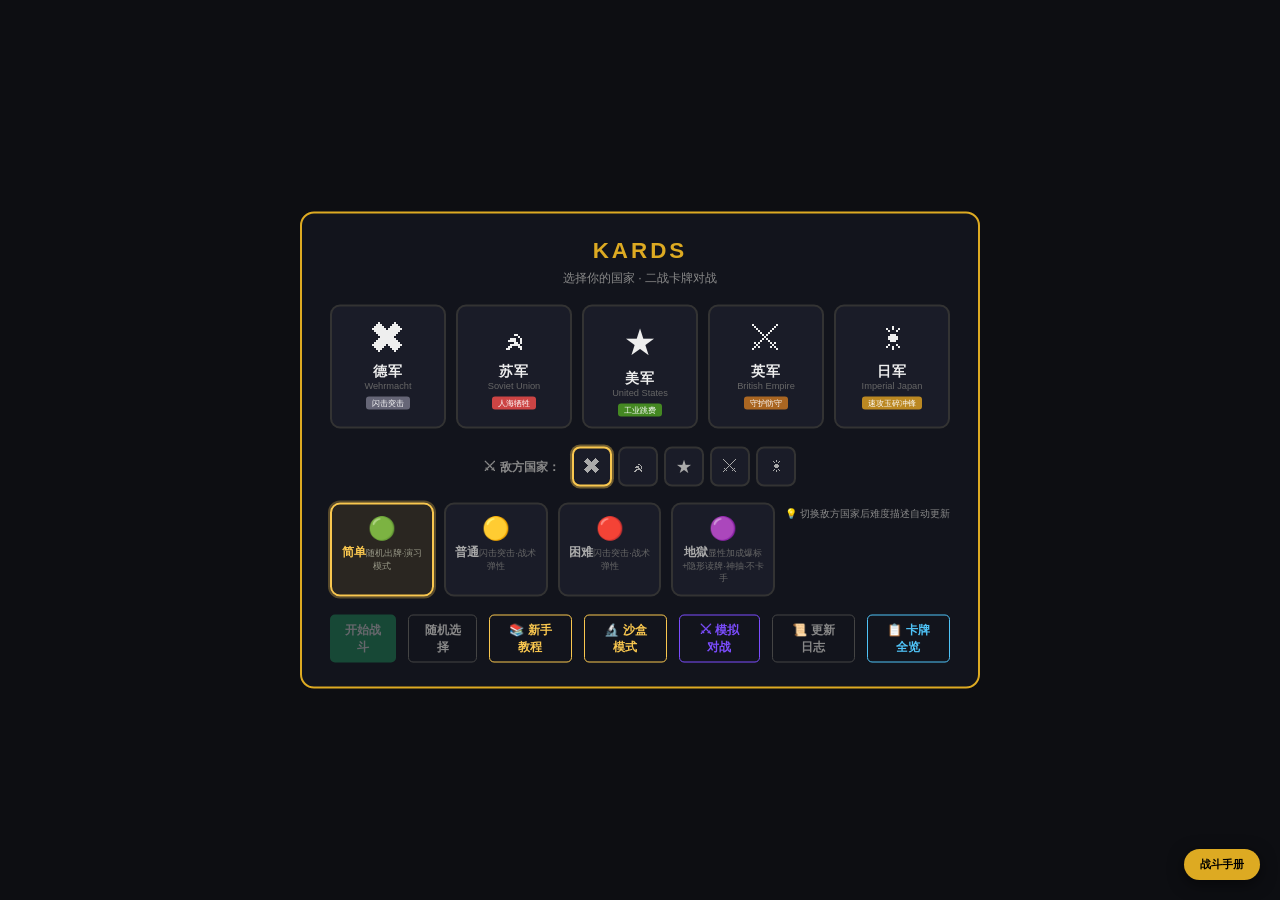
==== commit ecaccaff: "AI针对性解场：目标评分改用威胁权重，指令按高威胁单位对策加分 1) aiPickTarget 重写为威胁评分：伤害类优先能击杀且威胁最高的目标，过杀惩罚；增益/回血/背水/钳击走友方分支（增益给最强" ====
--- a/index.html
+++ b/index.html
@@ -305,6 +305,35 @@
 .enemy-fc-btn:hover{border-color:#f9c74f;color:#eee}
 .enemy-fc-btn.selected{border-color:#f9c74f;box-shadow:0 0 0 2px rgba(249,199,79,.4)}
 .fc-start-row{margin-top:18px;display:flex;justify-content:center;gap:12px}
+/* 模拟对战 */
+#sim-battle{position:fixed;top:50%;left:50%;transform:translate(-50%,-50%);z-index:10001;display:none;width:92vw;max-width:620px;max-height:92vh;overflow-y:auto;background:#12141c;border:2px solid #7c4dff;border-radius:14px;padding:22px 26px;text-align:center}
+/* 演示对战控制条 */
+#demo-bar{position:fixed;bottom:0;left:50%;transform:translateX(-50%);z-index:10002;display:none;align-items:center;gap:10px;background:rgba(18,20,28,.96);border:2px solid #f9c74f;border-bottom:none;border-radius:12px 12px 0 0;padding:8px 16px;font-size:.75rem;color:#ddd;box-shadow:0 -4px 18px rgba(0,0,0,.5);white-space:nowrap}
+#demo-bar.show{display:flex}
+#demo-bar .db-title{color:#f9c74f;font-weight:700;letter-spacing:1px}
+#demo-bar .db-vs{color:#bbb}
+#demo-bar button{background:#1a1c28;border:1px solid #444;color:#ddd;border-radius:7px;padding:5px 10px;font-size:.72rem;cursor:pointer;transition:all .2s}
+#demo-bar button:hover{border-color:#f9c74f;color:#fff}
+#demo-bar #demo-status{color:#7ee787;font-weight:700}
+#sim-battle h2{font-size:1.25rem;color:#b39ddb;margin:0 0 2px;letter-spacing:2px}
+#sim-battle .sub{color:#888;font-size:.72rem;margin-bottom:14px}
+.sim-label{font-size:.72rem;color:#aaa;font-weight:700;margin-bottom:6px}
+.sim-fc-grid{display:flex;justify-content:center;gap:8px;margin-bottom:4px}
+.sim-fc-btn{width:54px;height:54px;border-radius:10px;border:2px solid #333;background:#1a1c28;color:#aaa;cursor:pointer;font-size:1.3rem;transition:all .2s;display:flex;flex-direction:column;align-items:center;justify-content:center;gap:2px}
+.sim-fc-btn .sim-fc-name{font-size:.5rem;color:#888}
+.sim-fc-btn:hover{border-color:#7c4dff;color:#eee}
+.sim-fc-btn.selected{border-color:#7c4dff;background:rgba(124,77,255,.12);color:#b39ddb;box-shadow:0 0 0 2px rgba(124,77,255,.35)}
+.sim-count-row{display:flex;align-items:center;justify-content:center;gap:10px;margin:14px 0}
+.sim-count-btn{width:36px;height:36px;border-radius:8px;border:2px solid #333;background:#1a1c28;color:#ccc;cursor:pointer;font-size:1.1rem;transition:all .2s}
+.sim-count-btn:hover{border-color:#7c4dff;color:#eee}
+#sim-count-val{font-size:1.2rem;color:#f9c74f;font-weight:700;min-width:60px}
+.sim-result{display:none;margin-top:12px;background:#1a1c28;border:1px solid #333;border-radius:10px;padding:12px;font-size:.75rem;color:#ccc;text-align:left}
+.sim-result.show{display:block}
+.sim-result-bar{height:14px;border-radius:7px;background:#2a2d3a;overflow:hidden;margin:6px 0;display:flex}
+.sim-bar-win{background:linear-gradient(90deg,#4ecca3,#2a9d8f)}
+.sim-bar-loss{background:linear-gradient(90deg,#e44,#b33)}
+.sim-bar-draw{background:#666}
+.sim-progress{font-size:.72rem;color:#f9c74f;margin-top:8px}
 .deck-preview{margin-top:4px}
 .deck-type-row{margin-bottom:8px}
 .deck-type-label{display:block;font-size:.65rem;color:#aaa;font-weight:700;margin-bottom:3px;letter-spacing:1px}
@@ -832,7 +861,7 @@
 .mulligan-panel h2{font-size:1.3rem;color:#f9c74f;margin-bottom:4px}
 .mulligan-hint{font-size:.78rem;color:#999;margin-bottom:16px}
 .mulligan-cards{display:flex;flex-wrap:wrap;gap:12px;justify-content:center;margin-bottom:20px}
-.mulligan-card{width:100px;background:#232636;border:2px solid #333;border-radius:10px;padding:6px;cursor:pointer;transition:all .2s;position:relative;text-align:center}
+.mulligan-card{width:128px;background:#232636;border:2px solid #333;border-radius:10px;padding:6px;cursor:pointer;transition:all .2s;position:relative;text-align:center}
 .mulligan-card:hover{border-color:#777;transform:translateY(-3px)}
 .mulligan-card.selected{border-color:#f9c74f;box-shadow:0 0 12px rgba(249,199,79,.4);transform:translateY(-4px)}
 .mulligan-card.selected::after{content:'🔄';position:absolute;top:-8px;right:-6px;font-size:1.2rem}
@@ -842,6 +871,7 @@
 .mulligan-tag{font-size:.6rem;padding:1px 6px;border-radius:8px;display:inline-block;margin-top:2px}
 .mulligan-tag.order{background:rgba(249,199,79,.2);color:#f9c74f}
 .mulligan-tag.unit{background:rgba(100,200,150,.2);color:#8cbaa0}
+.mulligan-card-eff{font-size:.58rem;color:#8fa3b8;margin-top:4px;line-height:1.3;text-align:left;word-break:break-word}
 .mulligan-btns{display:flex;gap:12px;justify-content:center}
 /* ===== 沙盒模式 ===== */
 #sandbox{position:fixed;top:0;left:0;right:0;height:58%;min-height:340px;background:rgba(10,12,20,.94);z-index:10000;display:none;flex-direction:column;box-shadow:0 12px 40px rgba(0,0,0,.55);border-bottom:2px solid var(--y)}
@@ -1030,6 +1060,8 @@
 <div id="overlay"><div id="dialog"></div></div>
 <div id="card-toast" class="card-toast"></div>
 <div id="faction-select" style="display:none"></div>
+<div id="sim-battle"></div>
+<div id="demo-bar"></div>
 
 <!-- 沙盒模式 -->
 <div id="sandbox">
@@ -1137,7 +1169,7 @@
   D:{desc:'闪击突击·战术弹性',cardPref:{blitz:8,tank:5,infantry:2,artillery:1,fighter:2,bomber:3,guard:1,draw:3,rampCmd:1},orderWeights:{blitzFront:10,kill2c:8,dmg2t4:7,cooperateTank:6,dmg3all:5,discard2:4},attackHQWeight:0.30,attackTypeWeights:{artillery:10,bomber:9,fighter:5,tank:4,infantry:2,draw:8,guard:3},pushAggression:0.9,pushPreferBlitz:true,targetLowestHp:false,avoidTrade:true,reserveBonus:0},
   S:{desc:'人海牺牲·炮兵压制',cardPref:{blitz:2,tank:3,infantry:8,artillery:7,fighter:2,bomber:2,guard:3,draw:3,rampCmd:1},orderWeights:{dmg2allSelf1:9,cmd1d2:8,buffTanks:7,dmg1allTargets:6,dmg1self1draw1:6,humanWave:5,pin1fl:4},attackHQWeight:0.10,attackTypeWeights:{artillery:5,bomber:5,fighter:4,tank:4,infantry:3,draw:3,guard:2},pushAggression:0.8,pushPreferBlitz:false,targetLowestHp:true,avoidTrade:false,reserveBonus:0},
   U:{desc:'工业跳费·前线支援',cardPref:{blitz:3,tank:4,infantry:5,artillery:5,fighter:5,bomber:5,guard:2,draw:5,rampCmd:10},orderWeights:{cmd2Draw1Next:10,rk:9,cmd1:8,copyBigDraw1:7,summonPara:6,dmg3supCmd1:6},attackHQWeight:0.20,attackTypeWeights:{bomber:9,fighter:8,artillery:6,tank:5,infantry:4,draw:4,guard:3},pushAggression:0.4,pushPreferBlitz:false,targetLowestHp:false,avoidTrade:true,reserveBonus:1},
-  B:{desc:'守护消耗·防守反击',cardPref:{blitz:2,tank:4,infantry:5,artillery:4,fighter:5,bomber:3,guard:10,draw:3,rampCmd:1},orderWeights:{heal3CondDmg1All:9,dmg2allAir:8,retreatAll:7,pin1:6,dmg2allDrawIfWipe:5,radarAlert:5},attackHQWeight:0.10,attackTypeWeights:{bomber:10,fighter:8,artillery:5,tank:5,infantry:4,draw:3,guard:2},pushAggression:0.0,pushPreferBlitz:false,targetLowestHp:false,avoidTrade:true,reserveBonus:2},
+  B:{desc:'守护消耗·防守反击',cardPref:{blitz:2,tank:4,infantry:5,artillery:4,fighter:5,bomber:3,guard:10,draw:3,rampCmd:1},orderWeights:{heal6CondDmg1All:9,dmg2allAir:8,retreatAll:7,pin1:6,pin1dmg1:6,dmg2allDrawIfWipe:5,radarAlert:5,radarHeal3:5,innerFire:9},attackHQWeight:0.10,attackTypeWeights:{bomber:10,fighter:8,artillery:5,tank:5,infantry:4,draw:3,guard:2},pushAggression:0.0,pushPreferBlitz:false,targetLowestHp:false,avoidTrade:true,reserveBonus:2},
   J:{desc:'速攻玉碎冲锋·精准移除',cardPref:{blitz:9,tank:5,infantry:8,artillery:3,fighter:3,bomber:5,guard:1,draw:4,rampCmd:1},orderWeights:{kill2c:9,buffInfAtk2:8,sacrificeDmg5:7,destroySelfDmgHq:6,destroyLowAtk:5,summonScout:5,draw2:5},attackHQWeight:1.0,attackTypeWeights:{hq:10,artillery:3,bomber:4,fighter:3,tank:2,infantry:1,draw:2,guard:1},pushAggression:0.0,pushPreferBlitz:false,targetLowestHp:false,avoidTrade:true,reserveBonus:0}
 };
 
@@ -1145,8 +1177,8 @@
 var FA_DATA={
   D:{name:FA["D"],en:FA_EN["D"],tag:'闪击突击',color:'#667',
     build:'以<em>闪击突击与装甲协同</em>为核心的中速节奏。国民掷弹兵、伞兵和第30步兵团低费铺场，三号坦克与 Sd Kfz 231 闪击抢线；装甲掷弹兵、虎式和豹式构成重甲推进，88mm Flak 伏击炮兵克制敌方坦克，Bf109/Fw190/Me262 争夺制空。',
-    play:'前期用国民掷弹兵与第30步兵团铺场，第30步兵团随己方单位行动不断降低行动费。中期 Sd Kfz 231 消灭目标后可再次行动，突击炮营让步兵与坦克协同，使坦克+3/+3并获得闪击。豹式存活到回合开始升为老兵，赋予全军高攻单位闪击。',
-    tactic:'1. <em>闪击铺场</em>：国民掷弹兵/伞兵/第30步兵团低费速铺，抢占前线\n2. <em>再行动</em>：Sd Kfz 231 消灭目标后可再次行动，连续压制\n3. <em>装甲协同</em>：突击炮营使坦克+3/+3并闪击，瞬时爆发\n4. <em>老兵升级</em>：豹式存活升老兵，全军高攻单位获得闪击',
+    play:'前期用国民掷弹兵与第30步兵团铺场，第30步兵团随己方单位行动不断加攻。中期 Sd Kfz 231 消灭目标后抽牌补充手牌，突击炮营让步兵与坦克协同，使坦克+3/+3并获得闪击。豹式存活到回合开始升为老兵，赋予全军高攻单位闪击。',
+    tactic:'1. <em>闪击铺场</em>：国民掷弹兵/伞兵/第30步兵团低费速铺，抢占前线\n2. <em>补牌</em>：Sd Kfz 231 消灭目标后抽牌，保持手牌\n3. <em>装甲协同</em>：突击炮营使坦克+3/+3并闪击，瞬时爆发\n4. <em>老兵升级</em>：豹式存活升老兵，全军高攻单位获得闪击',
     build2:'以<em>重甲堡垒与制空压制</em>为核心的后期体系。虎式重甲2配合豹式老兵强化形成钢铁防线，88mm Flak 伏击反制冲锋；Me262 与 Ju88 的老兵机制越战越强，Ju87斯图卡与 He177 轰炸机持续压制总部血线。',
     play2:'前期国民掷弹兵与突击工兵拖延占线，断水封锁破坏敌方手牌资源。中期虎式+88mm Flak 组成铁壁伏击防线，豹式升老兵后带动全军闪击。Me262 击杀升老兵抽牌、Ju88 受伤降费持续输出，后期斯图卡俯冲+He177 轰炸终结。',
     tactic2:'1. <em>重甲铁壁</em>：虎式重甲2+88mm伏击，攻守兼备\n2. <em>老兵成长</em>：豹式给闪击、Me262击杀抽牌、Ju88受伤降费\n3. <em>资源压制</em>：断水封锁弃牌，斯图卡全体伤害清场\n4. <em>制空轰炸</em>：Bf109/Fw190护航，Ju87/He177持续打脸'
@@ -1168,20 +1200,20 @@
     tactic2:'1. <em>制空压制</em>：P-38/P-47/P-51 轮换拦截，P-47 攻击成长\n2. <em>轰炸梯队</em>：B-25→B-17 连续直击总部\n3. <em>浮桥增益</em>：P-40战鹰给友军+1/+2并让高攻单位行动费归零\n4. <em>战略轰炸</em>：全体3伤并削减敌方指挥点'
   },
   B:{name:FA["B"],en:FA_EN["B"],tag:'守护防守',color:'#a62',
-    build:'以<em>守护壁垒与信息开发</em>为核心的慢速控制。本土防卫军、皇家工兵与皇家西非边防军构成多层守护；直布罗陀巨岩守卫守护并开发指令、侦察敌方手牌。蒙哥马利提供友军攻击光环，17磅炮伏击反制，黑王子坦克守护反伤。',
-    play:'前期本土防卫军1费守护卡位，第46突击队部署精准补刀并抽牌。中期蒙哥马利让全军攻击+1，直布罗陀巨岩守卫与皇家西非边防军开发指令、掌握敌方手牌。黑王子坦克守护反伤惩罚进攻，拖延战术打乱敌方阵线，炮兵弹幕持续清场。',
-    tactic:'1. <em>多层守护</em>：本土防卫军→皇家工兵→黑王子坦克\n2. <em>情报开发</em>：直布罗陀/RWAFF 开发指令并查看敌方手牌\n3. <em>蒙哥马利光环</em>：全军攻击+1，防守反击更具威胁\n4. <em>精准补刀</em>：第46突击队1伤击杀抽牌，黑王子反伤2',
+    build:'以<em>守护壁垒与信息开发</em>为核心的慢速控制。本土防卫军、皇家工兵与皇家西非边防军构成多层守护；直布罗陀巨岩守卫守护并开发指令、侦察敌方手牌。蒙哥马利部署压制所有敌方单位，17磅炮伏击反制，黑王子坦克守护反伤。',
+    play:'前期本土防卫军1费守护卡位，第46突击队部署精准补刀并抽牌。中期蒙哥马利部署压制敌方全军，直布罗陀巨岩守卫开发指令、皇家西非边防军开发单位，掌握敌方手牌。黑王子坦克守护反伤惩罚进攻，拖延战术打乱敌方阵线，炮兵弹幕持续清场。',
+    tactic:'1. <em>多层守护</em>：本土防卫军→皇家工兵→黑王子坦克\n2. <em>情报开发</em>：直布罗陀开发指令、RWAFF 开发单位，并查看敌方手牌\n3. <em>蒙哥马利压制</em>：部署时压制敌方所有单位，为反击创造窗口\n4. <em>精准补刀</em>：第46突击队1伤击杀抽牌，黑王子反伤2',
     build2:'以<em>皇家空军与炮兵弹幕</em>为核心的后期体系。喷火MkV/飓风/台风战斗机夺取制空，牛津志愿军与兰卡斯特/蚊式战斗轰炸机提供持续输出；25磅炮/17磅炮配合炮兵弹幕清场，消耗战与雷达警报提供续航与打断。',
     play2:'前期本土防卫军守护卡位+牛津志愿军送死亡计换资源。中期喷火/飓风制空，台风奋战攻击后抽牌，皇家空军支援让总部回复并反制。炮兵弹幕+25磅炮持续清场，消耗战滚雪球，后期兰卡斯特与蚊式轰炸收尾。',
     tactic2:'1. <em>制空权</em>：喷火/飓风/台风三层战斗机压制\n2. <em>炮兵弹幕</em>：25磅炮+炮兵弹幕持续清场\n3. <em>奋战抽牌</em>：台风攻击后抽牌，资源不枯竭\n4. <em>轰炸收尾</em>：兰卡斯特/蚊式直击总部'
   },
   J:{name:FA["J"],en:FA_EN["J"],tag:'速攻玉碎冲锋',color:'#b82',
     build:'以<em>闪击速攻与玉碎冲锋牺牲</em>为核心的快攻节奏。步兵小队、挺身队和新发田联队低费闪击抢线，95式轻战车与一式炮战车提供机动火力；零式与九九式舰爆制空打脸，万岁冲锋精准移除，静冈联队提供弃牌过牌引擎。',
-    play:'前期步兵小队闪击+挺身队快速铺前线，新发田联队亡计直接对总部造成2伤。中期静冈联队弃掉高费牌换取新牌保持手牌优势，三式中战车光环让友方冲击单位+2攻。J2M雷电在敌方下指令时+1/+1并降费，伺机反打。',
-    tactic:'1. <em>闪击抢线</em>：步兵小队/挺身队/新发田联队低费速攻\n2. <em>亡计打脸</em>：新发田联队亡计直伤总部2点\n3. <em>弃牌引擎</em>：静冈联队弃高费牌，每弃1张抽1张\n4. <em>神风牺牲</em>：神风特攻队牺牲友军，对其阵线全体造成伤害',
+    play:'前期步兵小队闪击+挺身队快速铺前线，新发田联队在敌方下指令时直伤敌方总部1点。中期静冈联队弃掉高费牌换取新牌保持手牌优势，三式中战车光环让友方冲击单位+2攻。J2M雷电在敌方下指令时+2攻击，伺机反打。',
+    tactic:'1. <em>闪击抢线</em>：步兵小队/挺身队/新发田联队低费速攻\n2. <em>指令响应打脸</em>：新发田联队在敌方下指令时直伤敌方总部1点\n3. <em>弃牌引擎</em>：静冈联队弃高费牌，每弃1张抽1张\n4. <em>神风牺牲</em>：神风特攻队牺牲友军，对其阵线全体造成伤害',
     build2:'以<em>精准移除与特攻打脸</em>为核心的中速体系。万岁冲锋、丛林突袭和侦察队三重移除覆盖敌方威胁；神风特攻队牺牲单位打出高额范围伤害，玉碎冲锋将单位攻击力转化为总部伤害。150mm榴弹炮与一式陆攻/Ki-49 提供远程火力支援。',
-    play2:'前期步兵小队闪击占线，万岁冲锋移除敌方低费防守。中期 J2M雷电响应敌方指令成长，三式中战车强化冲击单位，150mm榴弹炮清场。后期神风特攻队牺牲残血单位清空敌方阵线，一式陆攻与Ki-49轰炸机直击总部终结。',
-    tactic2:'1. <em>三重移除</em>：万岁冲锋+丛林突袭+侦察队覆盖全场\n2. <em>雷电响应</em>：敌方下指令时J2M雷电+1/+1并降费\n3. <em>冲击光环</em>：三式中战车让友方冲击单位+2攻\n4. <em>特攻终结</em>：神风特攻队+一式陆攻清场打脸'
+    play2:'前期步兵小队闪击占线，万岁冲锋移除敌方低费防守。中期 J2M雷电响应敌方指令+2攻击，三式中战车强化冲击单位，150mm榴弹炮清场。后期神风特攻队牺牲残血单位清空敌方阵线，一式陆攻与Ki-49轰炸机直击总部终结。',
+    tactic2:'1. <em>三重移除</em>：万岁冲锋+丛林突袭+侦察队覆盖全场\n2. <em>雷电响应</em>：敌方下指令时J2M雷电+2攻击\n3. <em>冲击光环</em>：三式中战车让友方冲击单位+2攻\n4. <em>特攻终结</em>：神风特攻队+一式陆攻清场打脸'
   }
 };
 var UT={I:'步兵',T:'坦克',A:'炮兵',F:'战斗机',O:'轰炸机',X:'指令'};
@@ -1437,11 +1469,16 @@
   'Lancaster Formation':'images/UK/6dda2fcbd6434b7ba5c6ba360838c4f3.jpeg~tplv-a9rns2rl98-cthumb_lwm3.png',
   'Atlantic Wall':'images/UK/6f32bee126db466a874ea8a4d67409e3.jpeg~tplv-a9rns2rl98-cthumb_lwm3.png',
   'Yamato Battleship':'images/Japan/cca3f8e81e1f40678df9de915020ba3c.jpeg~tplv-a9rns2rl98-cthumb_lwm3.png',
-  'Kikusui All-Out':'images/Japan/f1dd04e7928e4dd5b7fb23dff07a3036.jpeg~tplv-a9rns2rl98-cthumb_lwm3.png'
+  'Kikusui All-Out':'images/Japan/f1dd04e7928e4dd5b7fb23dff07a3036.jpeg~tplv-a9rns2rl98-cthumb_lwm3.png',
+  'Pincer Panzergrenadier':'images/Germany/BV 139.png',
+  'Guards Pincer Squad':'images/Soviet_Union/Guards_Shock_Troops.jpg',
+  'Pincer Infantry Regiment':'images/USA/M18_Hellcat.jpg',
+  'Royal Pincer Regiment':'images/UK/Hunter_AA_Tank.jpg',
+  'Pincer Assault Team':'images/Japan/Type_4_Chi-To.jpg'
 };
 var UI={I:'\uD83E\uDE96',T:'\uD83D\uDEE1\uFE0F',A:'\uD83D\uDCA3',F:'\u2708\uFE0F',O:'\uD83D\uDE80',X:'\uD83D\uDCDC'};
 var UT_DESC={I:{sub:'地面单位 \u00B7 陆军',desc:'最基础的<b>陆军单位</b>，是卡组最常见的组成部分。',range:'仅相邻战线',move:'移动或攻击二选一',counter:'正常受反击',guard:'受守护影响'},T:{sub:'地面单位 \u00B7 装甲',desc:'高机动性的<b>陆军单位</b>，可在<b>同一回合中移动和攻击</b>，顺序不限。',range:'仅相邻战线',move:'可移动+攻击',counter:'正常受反击',guard:'受守护影响'},A:{sub:'地面单位 \u00B7 支援',desc:'支援阵线即可直接攻击任意战线。可<b>无视守护</b>，<b>不受反击也不造成反击</b>。',range:'任意战线',move:'移动或攻击二选一',counter:'不受反击',guard:'无视守护'},F:{sub:'空军单位 \u00B7 制空',desc:'<b>空军单位</b>，可向任意战线发起攻击。可<b>拦截同战线敌方轰炸机</b>。',range:'任意战线',move:'移动或攻击二选一',counter:'正常受反击',guard:'受守护影响'},O:{sub:'空军单位 \u00B7 轰炸',desc:'<b>空军单位</b>，可攻击任意战线。<b>无视守护</b>，<b>不受反击</b>（打战斗机除外）。',range:'任意战线',move:'移动或攻击二选一',counter:'不受反击*',guard:'无视守护'}};
-var KW={G:'\uD83D\uDEE1守护',B:'\u26A1闪击',H:'\uD83D\uDEE1重甲',A:'\u2694伏击',S:'\uD83D\uDCA8烟幕',F:'\u2694奋战',C:'\u26A1冲击',M:'\u26F0山地'};
+var KW={G:'\uD83D\uDEE1守护',B:'\u26A1闪击',H:'\uD83D\uDEE1重甲',A:'\u2694伏击',S:'\uD83D\uDCA8烟幕',F:'\u2694奋战',C:'\u26A1冲击',M:'\u26F0山地',P:'⚔钳击'};
 var KW_EN={G:'Guard',B:'Blitz',H:'Heavy Armor',A:'Ambush',S:'Smokescreen',F:'Fury',C:'Charge',M:'Mountain'};
 /* ===== 战斗词条加粗 ===== */
 // 将效果文本中的战斗词条（部署/亡计/闪击等）加粗高亮
@@ -1459,19 +1496,19 @@
 // ==================== 卡牌池（含行动费用、效果文本、效果代码、上限）====================
 // [中文名,英文名,国家,兵种,攻,防,部署费,行动费,重甲值,词条,效果文本,效果代码,上限]
 var CP=[
-['国民掷弹兵','Volksgrenadier','D','I',2,1,1,1,0,'','部署：抽一张牌。','draw1',4],
+['国民掷弹兵','Volksgrenadier','D','I',2,2,1,1,0,'','部署：抽一张牌。','draw1',4],
 ['装甲掷弹兵','Panzergrenadier','D','I',3,3,3,1,0,'B','闪击。部署：对一个敌方单位造成1点伤害；若友方有坦克则改为2点。','dmg1tankBonus',2],
-['突击工兵第一团','Sturmpionier','D','I',3,3,3,1,0,'CB','冲击。闪击。部署：移除一个敌方单位的所有重甲和守护。','removeArmor',3],
-['三号坦克','Panzer III','D','T',2,2,2,1,0,'B','闪击。本卡攻击并存活时，所有友方闪击单位+1攻击（每回合最多一次）。','growAllBlitz',2],
-['四号突击坦克','StuG IV','D','T',3,4,4,1,0,'CB','冲击。闪击。本卡攻击坦克时攻击+2。友方坦克受伤时，本单位+1攻击。','dmgBonusTank',2,'growOnAllyHurtTank'],
+['突击工兵第一团','Sturmpionier','D','I',4,3,3,1,0,'CB','冲击。闪击。部署：移除一个敌方单位的所有重甲和守护。','removeArmor',3],
+['三号坦克','Panzer III','D','T',3,2,2,1,0,'B','闪击。本卡攻击并存活时，所有友方闪击单位+1攻击（每回合最多一次）。','growAllBlitz',2],
+['四号突击坦克','StuG IV','D','T',4,4,4,1,0,'CB','冲击。闪击。本卡攻击坦克时攻击+2。友方坦克受伤时，本单位+1攻击。','dmgBonusTank',2,'growOnAllyHurtTank'],
 ['虎I重型坦克','Tiger I','D','T',5,6,8,2,2,'BH','闪击。重甲2。亡计：对敌方全体单位造成2点伤害。','dr_dmg2all',1],
 ['88毫米高射炮','88mm Flak','D','A',4,8,6,2,0,'','部署：消灭一个敌方空军。','killAir',1],
-['黄蜂自行火炮','Wespe','D','A',3,3,3,1,0,'','友方部署单位时，对敌方总部造成1点伤害。','deployPingHQ',3],
+['黄蜂自行火炮','Wespe','D','A',3,4,3,1,0,'','友方部署单位时，对敌方总部造成1点伤害。','deployPingHQ',3],
 ['Bf109','Bf 109 G','D','F',4,6,4,2,0,'','部署：若友方有步兵或坦克，自身获得+1/+1；若两者都有，自身获得+3/+3。','buffInfTank',3],
 ['Fw190','Fw 190 A','D','F',5,7,5,2,0,'','部署：将一个敌方地面单位（步兵/坦克/炮兵）返回敌方手牌。','bounceEnemyGround',2],
 ['Ju87斯图卡','Ju 87 Stuka','D','O',4,5,5,2,0,'','部署：对一个敌方单位造成2点伤害。','dmg2',2],
 ['He177','He 177','D','O',5,7,7,3,0,'B','闪击。部署：对敌方总部造成2点伤害。','dmg2hq',1],
-['动员兵','Mobilized Infantry','S','I',1,1,1,1,0,'','动员（每回合累积+1/+1，受伤停止累积但数值保留）。亡计：对随机一个敌方单位造成2点伤害。','dr_dmg2',4,'mobilize'],
+['动员兵','Mobilized Infantry','S','I',1,1,1,1,0,'','动员。亡计：对随机一个敌方单位造成2点伤害。','dr_dmg2',4,'mobilize'],
 ['近卫步兵第2团','Guards Infantry 2nd','S','I',4,4,4,1,0,'G','守护。受到伤害时为总部回复等量生命。每当友方守护单位受伤，本单位+1/+1。','healOnDmg',2,'growOnAllyHurtGuard'],
 ['突击工兵','Assault Sapper','S','I',2,3,3,1,0,'CB','冲击。闪击。本卡攻击生命值高于自己的目标时攻击+3。每当友方单位部署，本单位+1攻击。','dmgBonusHighHP',3,'growOnAllyDeploy'],
 ['狙击小组','Sniper Team','S','I',1,2,2,1,0,'','部署：压制一个单位，并使其攻击力-2（不低于0）。','pinAtk2',3],
@@ -1490,47 +1527,47 @@
 ['游骑兵','Rangers','U','I',3,4,3,1,0,'C','冲击。部署：抽一张牌。','chargeDraw',3],
 ['M4谢尔曼','Sherman M4A3','U','T',4,4,5,1,0,'B','闪击。亡计：在支援阵线加入一个花费不大于4的美国单位，且使其具有闪击。','dr_summonUS4',3],
 ['M36杰克逊','M36 Jackson','U','T',4,5,4,2,0,'C','冲击。部署：对一个敌方坦克造成1点伤害。友方坦克受伤时，本单位+1攻击。','dmg1tank',2,'growOnAllyHurtTank'],
-['M26潘兴','M26 Pershing','U','T',6,6,7,2,1,'BH','闪击。重甲1。亡计：对随机敌方单位造成3点伤害。','dr_dmg3',1],
+['M26潘兴','M26 Pershing','U','T',6,6,7,2,1,'BH','闪击。重甲1。亡计：对敌方总部造成3点伤害。','dr_dmg3hq',1],
 ['105mm榴弹炮','105mm M2','U','A',3,4,4,1,0,'','部署：对一个敌方单位造成1点伤害。','dmg1',3],
 ['155mm长汤姆','155mm Long Tom','U','A',5,9,7,2,0,'','部署：对敌方前线全体单位造成1点伤害。','dmg1fl',1],
 ['P-51野马','P-51D Mustang','U','F',4,6,5,2,0,'F','奋战。部署：使一个友方轰炸机获得+1/+1。','buffBomber',2],
 ['P-38闪电','P-38 Lightning','U','F',3,7,4,1,0,'','部署：对一个敌方战斗机造成2点伤害。友方空军受伤时，本单位+1攻击。','dmg2fighter',3,'growOnAllyHurtAir'],
-['B-17空中堡垒','B-17 Flying Fortress','U','O',5,9,7,3,0,'','部署：对敌方总部造成2点伤害。','dmg2hq',1],
+['B-17空中堡垒','B-17 Flying Fortress','U','O',5,9,7,3,0,'','部署：对敌方总部造成2点伤害，并抽1张牌。','dmg2hqDraw',1],
 ['B-25米切尔','B-25 Mitchell','U','O',3,7,5,2,0,'','部署：抽一张牌。每当友方单位部署，本单位+1/+1。','draw1',3,'growOnAllyDeploy'],
-['本土防卫军','Home Guard','B','I',1,2,1,1,0,'G','守护。亡计：为总部回复2点生命值。','dr_heal2',4],
+['本土防卫军','Home Guard','B','I',2,2,1,1,0,'G','守护。亡计：为总部回复2点生命值。','dr_heal2',4],
 ['苏格兰伞兵','Scottish Paratroopers','B','I',3,5,5,1,1,'GH','守护。重甲1。部署：为总部回复2点生命。每当友方守护单位受伤，本单位+1/+1。','deployHeal2',2,'growOnAllyHurtGuard'],
-['突击队','Commandos','B','I',1,4,3,1,0,'CG','守护。冲击。战斗后若存活获得+2血。','surviveHeal2',3],
-['皇家工兵','Royal Engineers','B','I',2,3,2,1,0,'','部署：压制一个敌方单位。','pin1',3],
-['玛蒂尔达II','Matilda II','B','T',3,5,4,2,1,'H','重甲1。部署：友方所有步兵单位获得+2生命值。','buffInfHP2',2],
-['丘吉尔IV','Churchill IV','B','T',5,7,7,2,2,'GH','守护。重甲2。本卡攻击后，使一个友方单位获得+1/+1。','guardBuff',1],
-['克伦威尔','Cromwell Mk IV','B','T',3,2,3,1,0,'GB','闪击。守护。亡计：抽一张牌。每当友方单位部署，本单位+1/+1。','chargeDrawDR',3,'growOnAllyDeploy'],
-['25磅炮','25-pounder','B','A',2,3,3,1,0,'','部署：为一个友方单位提供+1/+1。','buff1',3],
+['突击队','Commandos','B','I',3,4,3,1,0,'CG','守护。冲击。战斗后若存活获得+2血。','surviveHeal2',3],
+['皇家工兵','Royal Engineers','B','I',3,3,2,1,0,'','部署：压制一个敌方单位。','pin1',3],
+['玛蒂尔达II','Matilda II','B','T',4,5,4,2,1,'H','重甲1。部署：友方所有步兵单位获得+2生命值。','buffInfHP2',2],
+['丘吉尔IV','Churchill IV','B','T',6,8,7,2,2,'GH','守护。重甲2。本卡攻击后，使一个友方单位获得+1/+1。','guardBuff',1],
+['克伦威尔','Cromwell Mk IV','B','T',4,3,3,1,0,'GB','闪击。守护。亡计：抽一张牌。每当友方单位部署，本单位+1/+1。','chargeDrawDR',3,'growOnAllyDeploy'],
+['25磅炮','25-pounder','B','A',3,3,3,1,0,'','部署：为一个友方单位提供+1/+1。','buff1',3],
 ['17磅炮','17-pounder','B','A',3,8,5,2,0,'','本卡攻击坦克时，攻击+2。友方坦克受伤时，本单位+1攻击。','dmgBonusTank',2,'growOnAllyHurtTank'],
 ['喷火MkV','Spitfire Mk V','B','F',6,4,5,2,0,'F','奋战。本卡攻击后，抽一张牌。','furyDraw',2],
-['飓风MkI','Hurricane Mk I','B','F',3,3,3,1,0,'','部署：对一个敌方轰炸机造成2点伤害。友方空军受伤时，本单位+1攻击。','dmg2bomber',3,'growOnAllyHurtAir'],
+['飓风MkI','Hurricane Mk I','B','F',3,4,3,1,0,'','部署：对一个敌方轰炸机造成2点伤害。友方空军受伤时，本单位+1攻击。','dmg2bomber',3,'growOnAllyHurtAir'],
 ['哈里·霍普金斯坦克','Oxford','B','F',2,4,2,1,0,'','友方守护单位部署或加入时获得+1/+3。','oxfordBuff',1],
 ['兰卡斯特','Lancaster','B','O',4,9,7,3,0,'','部署：对敌方总部造成3点伤害。','dmg3hq',1],
 ['蚊式战斗轰炸机','Mosquito','B','O',3,5,5,2,0,'S','烟幕。亡计：对敌方总部造成2点伤害。','dr_dmg2hq',2],
-['步兵小队','IJA Squad','J','I',2,1,1,0,0,'B','闪击。亡计：一个随机友方单位获得+1/+0。','dr_buffAtk1',4],
+['步兵小队','IJA Squad','J','I',2,2,1,0,0,'B','闪击。亡计：一个随机友方单位获得+1/+0。','dr_buffAtk1',4],
 ['海军特别陆战队','SNLF Marines','J','I',4,5,4,0,0,'A','伏击。亡计：对敌方总部造成1点伤害。','dr_dmg1hq',2],
-['挺身队','Giretsu Squad','J','I',1,2,2,1,0,'BC','闪击，冲击。亡计：对一个随机敌方单位造成2点伤害。','dr_dmg2',3],
+['挺身队','Giretsu Squad','J','I',2,2,2,1,0,'BC','闪击，冲击。亡计：对一个随机敌方单位造成2点伤害。','dr_dmg2',3],
 ['第6师团侦察队','Scout','J','I',1,2,1,1,0,'','受到伤害时，抽一张牌。','drawOnDmg',1],
-['97式中战车','Type 97 Chi-Ha','J','T',4,3,4,1,0,'B','闪击。本卡攻击并消灭目标时，可再行动一次。','blitzKill',2],
-['95式轻战车','Type 95 Ha-Go','J','T',2,2,2,0,0,'S','烟幕。本卡攻击时，对敌方总部额外造成1点伤害。','dmgHQBonus',3],
-['一式炮战车','Type 1 Ho-Ni','J','T',3,4,3,1,0,'C','冲击。本卡攻击时若己方单位多于敌方单位攻击+2。友方坦克受伤时，本单位+1攻击。','dmgBonusNumAdv',3,'growOnAllyHurtTank'],
+['97式中战车','Type 97 Chi-Ha','J','T',4,4,4,1,0,'B','闪击。本卡攻击并消灭目标时，可再行动一次。','blitzKill',2],
+['95式轻战车','Type 95 Ha-Go','J','T',3,2,2,0,0,'S','烟幕。本卡攻击时，对敌方总部额外造成1点伤害。','dmgHQBonus',3],
+['一式炮战车','Type 1 Ho-Ni','J','T',4,4,3,1,0,'C','冲击。本卡攻击时若己方单位多于敌方单位攻击+2。友方坦克受伤时，本单位+1攻击。','dmgBonusNumAdv',3,'growOnAllyHurtTank'],
 ['75mm山炮','Type 94 Mountain Gun','J','A',2,3,3,0,0,'','部署：对一个敌方单位造成1点伤害。每当友方单位被牺牲，本单位+2/+2。','dmg1',3,'growOnAllySacrifice'],
 ['150mm榴弹炮','Type 96 Howitzer','J','A',4,8,5,2,0,'','部署：对敌方支援阵线全体单位造成1点伤害。','dmg1sup',2],
-['零式舰载战斗机','A6M Zero','J','F',4,3,4,2,0,'F','奋战。亡计：对敌方全体单位造成1点伤害。每当友方单位被牺牲，本单位+2/+2。','dr_dmg1all',2,'growOnAllySacrifice'],
+['零式舰载战斗机','A6M Zero','J','F',4,4,4,2,0,'F','奋战。亡计：对敌方全体单位造成1点伤害。每当友方单位被牺牲，本单位+2/+2。','dr_dmg1all',2,'growOnAllySacrifice'],
 ['紫电改局地战斗机','N1K2-J Shiden','J','F',5,4,6,2,0,'BF','闪击，奋战。每当友方单位被牺牲，本单位+2/+2。','',1,'growOnAllySacrifice'],
-['九九式舰爆','D3A Val','J','O',2,3,3,2,0,'B','闪击。攻击时，额外对敌方总部造成2点伤害。','dmgHQBonus2',1],
-['一式陆攻','G4M Betty','J','O',4,6,6,3,0,'B','闪击。部署：对敌方总部造成2点伤害。','dmg2hq',1],
+['九九式舰爆','D3A Val','J','O',3,3,3,2,0,'B','闪击。攻击时，额外对敌方总部造成2点伤害。','dmgHQBonus2',1],
+['一式陆攻','G4M Betty','J','O',4,6,6,3,0,'B','闪击。部署：对敌方总部造成2点伤害，本卡+1/+1。','dmg2hqBuff',1],
 ['突然袭击','Sudden Strike','D','X',2,'kill2c','消灭一个≤2费的敌方单位。','enemyHasLowCost','敌方没有≤2费单位',4],
 ['战术打击','Tactical Strike','D','X',3,'dmg2t4','对一个敌方单位造成2点伤害；若我方有坦克，改为造成4点伤害。','enemyHasUnit','敌方场上没有人',3],
 ['闪电战','Blitzkrieg','D','X',4,'blitzFront','前线所有友方单位获得+3攻击力和-1行动花费，直到友方回合结束。','selfHasFrontline','己方前线没有单位',3],
 ['协同作战','Combined Arms','D','X',2,'cooperateTank','场上每有一个友方步兵，使一个坦克获得+1/+1。','selfHasInfAndTank','己方场上没有步兵或坦克',2],
 ['断水封锁','Blockade','D','X',5,'discard2','敌方随机弃两张牌。','enemyHandHas2','敌方手牌不足2张',1],
 ['斯图卡俯冲','Stuka Dive','D','X',5,'dmg3all','对敌方全体单位造成3点伤害。','enemyHasUnit','敌方场上没有人',2],
-['炮火封锁','Artillery Blockade','S','X',2,'pin1fl','对敌方前线全体单位造成1点伤害并压制（本回合不可行动）。','enemyHasFLUnit','敌方前线没有单位',2],
+['炮火封锁','Artillery Blockade','S','X',2,'pin1fl','对敌方前线全体单位造成1点伤害并压制。','enemyHasFLUnit','敌方前线没有单位',2],
 ['人海战术','Human Wave Tactics','S','X',5,'humanWave','持续加入动员兵，直到友方支援阵线被填满，并使其获得闪击。','supportHasRoom','支援阵线已满',1],
 ['血红的镰刀','Bloody Sickle','S','X',1,'dmg1self1draw1','对一名敌方单位造成1点伤害，自身总部受1伤，抽一张牌。','enemyHasUnit','敌方场上没有人',4],
 ['不惜代价','At All Costs','S','X',3,'dmg2allSelf1','对敌方全体单位造成2点伤害，自身总部受到1点伤害。','enemyHasUnit','敌方场上没有单位',2],
@@ -1543,9 +1580,10 @@
 ['工业动员','Industrial Might','U','X',4,'copyBigDraw1','将卡组中随机一个费用不小于6的单位复制加入手牌，然后抽一张牌。','hasBigUnit','卡组中没有费用不小于6的单位',2],
 ['空降师','Airborne Division','U','X',4,'summonPara','加入两个2/2闪击空降兵到支援阵线。','supportHasRoom2','支援阵线空位不足',2],
 ['战略轰炸','Strategic Bombing','U','X',6,'dmg3supCmd1','对支援阵线上敌方全体目标造成3点伤害，敌方失去1点指挥点槽。','enemyHasSupportUnit','敌方支援阵线没有单位',1],
-['炮兵弹幕','Artillery Barrage','B','X',2,'pin1','压制一个敌方单位。被压制单位本回合不可行动。','enemyHasUnit','敌方场上没有人',4],
-['皇家空军支援','RAF Support','B','X',3,'heal3CondDmg1All','友方总部恢复3点生命值（可超过上限）。若友方总部生命值>敌方总部，对所有敌方单位造成1点伤害。',,,3],
-['防空火力','AA Fire','B','X',3,'dmg2allAir','对敌方全体空军单位造成2点伤害。','enemyHasAir','敌方场上没有空军',2],
+['炮兵弹幕','Artillery Barrage','B','X',1,'pin1dmg1','压制一个敌方单位并对其造成1点伤害。','enemyHasUnit','敌方场上没有人',4],
+['背水一战','Last Stand','B','X',2,'innerFire','选择一个友方单位，使其攻击力等于其生命值。','selfHasUnitAtkLessHp','己方没有攻击力低于生命值的单位',4],
+['皇家空军支援','RAF Support','B','X',3,'heal6CondDmg1All','友方总部恢复6点生命值（可超过上限）。若友方总部生命值>敌方总部，对所有敌方单位造成1点伤害。',,,3],
+['防空火力','AA Fire','B','X',1,'dmg2allAir','对敌方全体空军单位造成2点伤害。','enemyHasAir','敌方场上没有空军',2],
 ['拖延战术','Delay Tactics','B','X',4,'retreatAll','敌方全体单位撤退：支援阵线单位弹回手牌，前线单位退回支援阵线（满载）。','enemyHasUnit','敌方场上没有单位',2],
 ['雷达警报','Radar Alert','B','X',3,'radarAlert','将一个本土防卫军加入支援阵线，使其获得：场上每有一个敌方单位，+1生命值。','supportHasRoom','支援阵线已满',2],
 ['消耗战','War of Attrition','B','X',5,'dmg2allDrawIfWipe','对敌方全体单位造成2点伤害，若消灭场上敌方全体单位则抽一张牌。','enemyHasUnit','敌方场上没有单位',2],
@@ -1556,9 +1594,9 @@
 ['丛林突袭','Jungle Raid','J','X',3,'destroyLowAtk','消灭一个攻击力小于其生命值的敌方单位。','enemyHasLowAtk','敌方没有攻击力<生命值的单位',3],
 ['侦察队','Recon Squad','J','X',3,'summonScout','将两个1/2第6师团侦察队加入友方支援阵线（受到伤害时抽一张牌）。','supportHasRoom2','支援阵线空位不足',2],
 ['领土扩张','Expansion','J','X',1,'draw2','若前线有友方日本单位，抽两张牌。','selfFlHasJapanUnit','己方前线没有日本单位',4],
-['第7伞兵团','Fallschirmjager','D','I',2,2,2,1,0,'B','闪击。己方单位行动后，本单位行动费-1（最低0）。','',3,'allyActDiscount'],
-['第30步兵团','30th Infantry Regiment','D','I',2,2,2,1,0,'B','闪击。每行动一个友方德国单位，本单位获得-1行动费。','',3,'allyActDiscount'],
-['Me 262喷气战斗机','Me 262','D','F',5,7,6,2,0,'','老兵（击杀后）。升为老兵时抽1张牌并获得闪击。','vet_kill_draw',1],
+['第7伞兵团','Fallschirmjager','D','I',2,3,2,1,0,'B','闪击。己方单位行动后，本单位行动费-1（最低0）。','',3,'allyActDiscount'],
+['第30步兵团','30th Infantry Regiment','D','I',3,2,2,1,0,'B','闪击。己方单位行动后，本单位+1攻击。','',3,'allyActBuff'],
+['Me 262喷气战斗机','Me 262','D','F',5,7,6,2,0,'','老兵（击杀）。升为老兵时抽1张牌。','vet_kill_draw',1],
 ['Ju 88轰炸机','Ju 88','D','O',4,5,5,2,0,'','部署：对敌方总部造成2点伤害。受伤后升为老兵。','vet_hurt_buff',2],
 ['豹式坦克（齐默里特）','Panther','D','T',6,5,6,2,1,'H','重甲1。老兵（回合开始）。升为老兵后使≥4攻友军获得闪击。','vet_turn_blitz',1],
 ['米格3战斗机','MiG-3','S','F',3,3,3,1,0,'','敌方使用指令时，本单位+1/+1且行动费-1。','',3,'enemyOrderBuff'],
@@ -1566,52 +1604,52 @@
 ['近卫第8步兵师','8th Guards Infantry','S','I',2,4,3,1,0,'G','守护。老兵（回合开始）：升为老兵时获得+2/+2。每当友方守护单位受伤，本单位+1/+1。','vet_turn_buff',2,'growOnAllyHurtGuard'],
 ['Su-100坦克歼击车','SU-100','S','T',3,5,5,1,0,'B','闪击。受伤时永久+1攻。','',2,'hurtGrow'],
 ['步兵第102团','102nd Rifles','S','I',2,3,3,1,0,'','老兵（回合开始）。升为老兵时加"铁锤"到手；亡计：抽1张牌。','vet_turn_hammer',1],
-['第1步兵师','GI','U','I',2,1,3,1,0,'','部署：使一个友方步兵与手牌/卡组中所有同名单位+5/+5。','shareBuff',2],
+['第1步兵师','GI','U','I',2,1,4,1,0,'','部署：使一个友方步兵与手牌/卡组中所有同名单位+3/+3。','shareBuff',2],
 ['空降兵','Paratrooper','U','I',3,3,3,1,0,'B','闪击。亡计：对敌方总部造成2点伤害。','dr_dmg2hq',2],
 ['M3斯图亚特','M3 Stuart','U','T',2,2,2,1,0,'B','闪击。友方攻击总部时，所有友方坦克+1/+1。','',3,'allyHQAtkBuffTanks'],
-['M7牧师自行火炮','M7 Priest','U','A',3,4,4,1,0,'','部署：从己方卡组开发1张指令牌到手牌。','develop',2],
+['M7牧师自行火炮','M7 Priest','U','A',3,4,4,1,0,'','部署：从己方卡组三选一张指令牌加入手牌。','develop',2],
 ['P-47雷电','P-47 Thunderbolt','U','F',4,4,4,2,0,'','友方攻击总部时，本单位+1/+1。','',3,'allyHQAtkBuff'],
 ['十字军坦克','Crusader','B','T',3,4,4,1,0,'GB','闪击。守护。老兵（回合开始）。升为老兵时抽1张牌。','vet_turn_draw',2],
-['台风战斗机','Typhoon','B','F',5,4,5,2,0,'F','奋战。本回合每有1个友方单位行动过，本单位行动费-1。','',2,'allyActDiscount'],
-['皇家西非边防军','RWAFF','B','I',2,4,3,1,0,'','部署：从己方卡组开发1张指令牌到手牌。','develop',2],
-['蒙哥马利','Montgomery','B','I',3,7,5,2,0,'','友方单位攻击时+1攻。','',1,'allyHQAtkBuff'],
-['直布罗陀巨岩守卫','Gibraltar Guard','B','I',2,5,4,1,0,'G','守护。部署：从己方卡组开发1张指令牌到手牌。','develop',1],
+['台风战斗机','Typhoon','B','F',5,4,5,2,0,'F','奋战。己方单位行动后，本单位+1/+1。','',2,'allyActGrow'],
+['皇家西非边防军','RWAFF','B','I',2,4,3,1,0,'','部署：从己方卡组三选一张单位牌加入手牌。','developUnit',2],
+['蒙哥马利','Montgomery','B','I',3,7,5,2,0,'','部署：压制所有敌方单位。','pinAll',1,''],
+['直布罗陀巨岩守卫','Gibraltar Guard','B','I',3,5,4,1,0,'G','守护。部署：抽1张牌，并从己方卡组三选一张指令牌加入手牌。','developDraw',1],
 ['Ki-49吞龙','Ki-49 Helen','J','O',4,5,5,2,0,'','部署：牺牲一个友方单位，对其所在阵线敌方全体造成等同其攻击力的伤害。','sacrificeDeploy',2],
-['新发田联队','Niigata Regiment','J','I',2,2,2,1,0,'','亡计：对敌方总部造成2点伤害。','dr_dmg2hq',3],
-['J2M雷电局地战','J2M Raiden','J','F',4,4,4,2,0,'','敌方使用指令时，本单位+1/+1且行动费-1。','',2,'enemyOrderBuff'],
+['新发田联队','Niigata Regiment','J','I',1,3,1,1,0,'','敌方使用指令时，对敌方总部造成1点伤害。','',3,'enemyOrderDmgHQ'],
+['J2M雷电局地战','J2M Raiden','J','F',4,4,4,2,0,'','敌方使用指令时，本单位+2攻击。','',2,'enemyOrderAtk2'],
 ['三式中战车','Type 3 Chi-Nu','J','T',2,4,4,2,0,'SC','烟幕。冲击。友方冲击单位+2攻。','',2,'shockAura'],
-['神风特攻队','Kamikaze Squad','J','O',2,2,3,2,0,'B','闪击。部署：牺牲一个友方单位，对其所在阵线敌方全体造成等同其攻击力的伤害。','sacrificeDeploy',2],
-['Sd Kfz 231装甲车','Sd Kfz 231','D','T',2,3,3,1,0,'B','闪击。本卡攻击并消灭目标时，可再行动一次。','blitzKill',2],
+['神风特攻队','Kamikaze Squad','J','O',3,2,3,2,0,'B','闪击。部署：牺牲一个友方单位，对其所在阵线敌方全体造成等同其攻击力的伤害。','sacrificeDeploy',2],
+['Sd Kfz 231装甲车','Sd Kfz 231','D','T',3,3,3,1,0,'B','闪击。本卡攻击并消灭目标时，抽1张牌。','blitzDraw',2],
 ['Su-76自行火炮','SU-76','S','A',4,6,5,2,0,'','攻击总部时，溢出伤害会再次对总部造成等量伤害。','overkillToHQ',1],
 ['P-40战鹰','P-40 Warhawk','U','F',4,4,4,2,0,'','部署：使攻击最高的友方地面单位+1/+2；若其攻击≥4，本回合行动费归零。','pontoon',2],
-['第46突击队','No.46 Commando','B','I',2,2,2,1,0,'','部署：对一个敌方单位造成1点伤害；若消灭它，抽一张牌。','pingDraw',3],
+['第46突击队','No.46 Commando','B','I',3,2,2,1,0,'','部署：对一个敌方单位造成1点伤害；若消灭它，抽一张牌。','pingDraw',3],
 ['黑王子坦克','Black Prince','B','T',4,6,7,2,2,'GH','守护。重甲2。受到攻击时对攻击者造成2点伤害。','',1,'guardThorns'],
 ['静冈联队','Shizuoka Regiment','J','I',3,4,4,1,0,'','部署：弃掉手中所有费用≥5的牌，每弃1张抽1张牌。','discardDraw',2],
 ['第5游骑兵营','5th Ranger Battalion','U','I',4,5,5,1,0,'','部署：场上每有2个友方单位，返还1点指挥点（最多3点）。','discountByUnitCount',2],
 ['乌拉尔工兵','Ural Engineers','S','I',3,4,4,1,0,'','亡计：将一个随机友方单位的复制加入手牌，并为总部回复2生命。','dr_copyAllyHeal',1],
 ['突击炮营','Assault Gun Battalion','D','T',4,5,5,1,0,'','部署：若友方有步兵和坦克，使一个坦克+3/+3并获得闪击。','cooperateTank',2],
-['近卫摩托化团','Guards Motorized','S','I',3,4,4,1,0,'G','守护。动员（回合开始+1/+1，受伤失去）。失去动员时对攻击者造成2点伤害。','mobilizeGuard',2],
+['近卫摩托化团','Guards Motorized','S','I',3,4,4,1,0,'G','守护。动员。失去动员时对攻击者造成2点伤害。','mobilizeGuard',2],
 ['四号坦克H型','Panzer IV Ausf H','D','T',4,6,5,2,1,'H','重甲1。老兵（击杀）：升为老兵时，所有友方坦克+1/+1。','vet_kill_buffTanks',1,''],
 ['旋风防空车','Wirbelwind','D','T',2,5,4,2,1,'','高射炮。免疫：只要友方另有坦克存活则不受伤害。友方坦克受伤时，本单位+1攻击。','',2,'immuneWhenTank,growOnAllyHurtTank'],
 ['猎豹坦克歼击车','Jagdpanther','D','T',7,6,7,2,2,'H','重甲2。攻击后移除目标全部重甲。','removeArmor',1,''],
 ['第738猎兵团','738th Jager','D','I',2,2,2,1,0,'B','闪击。老兵（回合开始）：升为老兵时，所有友方步兵本回合行动费-1。','vet_turn_discountInf',3,''],
 ['侦察报告','Intel Report D','D','X',2,'revealHand','侦察：查看敌方全部手牌。','always','',2],
 ['天气预报','Forecast D','D','X',3,'forecast','预报：选择天气，从三张天气牌中选一张加入手牌。','always','',2],
-['战地开发','Field Development D','D','X',4,'develop','开发：从己方卡组随机获得一张指令牌。','always','',2],
+['战地开发','Field Development D','D','X',4,'develop','开发：从己方卡组三选一张指令牌加入手牌。','always','',2],
 ['钳击战术','Pincer Tactics D','D','X',3,'cooperateTank','协同：场上有步兵时，使一个坦克+2/+2。','selfHasInfAndTank','需步兵与坦克',2],
 ['强制抑制','Suppression D','D','X',3,'removeArmor','破甲：移除一个敌方单位的全部重甲。','enemyHasUnit','无敌方单位',2],
 ['战地收缴','Confiscation D','D','X',4,'discard2','断水：敌方随机弃两张牌。','enemyHandHas2','敌方手牌不足2张',2],
 ['ISU-152自行火炮','ISU-152','S','T',6,6,7,2,2,'H','重甲2。受伤时永久+1攻击力。','hurtGrow',1,'hurtGrow'],
 ['近卫冲锋队','Guards Shock Troops','S','I',2,4,4,1,1,'G','守护。重甲1。部署：所有友方守护单位+1/+1。','buffAllGuard',2,''],
-['T-34/85','T-34/85','S','T',4,5,5,2,1,'B','闪击。攻击并消灭目标时可再行动一次。','blitzKill',2,''],
+['T-34/85','T-34/85','S','T',4,5,5,2,1,'B','闪击。攻击并消灭目标时，本卡+1/+1。','blitzGrow',2,''],
 ['摩托化步兵连','Motorized Rifle Coy','S','I',4,4,4,1,0,'','老兵（回合开始）：升为老兵时，所有守护友军+1/+1。','vet_turn_buffAllGuard',2,''],
-['前线侦察','Intel Report S','S','X',2,'draw2','动员：抽两张牌。','always','',2],
+['前线侦察','Intel Report S','S','X',2,'draw2','抽两张牌。','always','',2],
 ['气象预报','Forecast S','S','X',3,'dmg1allTargets','寒冬：对全体目标各造成1点伤害。','always','',2],
 ['战地开发','Field Development S','S','X',4,'humanWave','人海：持续加入动员兵直到支援阵线填满并获得闪击。','supportHasRoom','支援线已满',2],
 ['钳击突击','Pincer Tactics S','S','X',3,'buffTanks','钢铁洪流：己方全体坦克+2/+2。','selfHasTank','己方无坦克',2],
 ['火力压制','Suppression S','S','X',3,'pin1fl','炮火封锁：敌方前线全体1伤并被压制。','enemyHasFLUnit','敌方前线无单位',2],
 ['战利品收缴','Confiscation S','S','X',4,'dmg2allSelf1','牺牲：敌方全体2伤，己方总部1伤。','enemyHasUnit','无敌方单位',2],
-['谢尔曼狂怒','Sherman Easy Eight','U','T',5,6,6,2,2,'H','重甲2。老兵（击杀）：升为老兵时抽一张牌。','vet_kill_draw',1,''],
+['谢尔曼狂怒','Sherman Easy Eight','U','T',5,6,6,2,2,'H','重甲2。老兵（击杀）：升为老兵时获得闪击。','vet_kill_blitz',1,''],
 ['M18地狱猫','M18 Hellcat','U','T',4,3,4,1,0,'B','闪击。攻击后抑制目标：清除其词条并重置属性。','suppress',2,''],
 ['第101空降师','101st Airborne','U','I',4,6,5,1,0,'','部署：牺牲一个友方单位，本单位+4/+4并获得闪击。','sacrificeDeployBuff',2,''],
 ['游骑兵突击营','Ranger Assault Bn','U','I',3,3,3,1,0,'','老兵（回合开始）：升为老兵时，所有友方步兵+1/+1。','vet_turn_buffAllInf',2,''],
@@ -1623,19 +1661,19 @@
 ['装备收缴','Confiscation U','U','X',4,'dmg2allAir','防空火力：敌方全体空军2伤。','enemyHasAir','敌方无空军',2],
 ['丘吉尔VII','Churchill VII','B','T',5,6,8,2,3,'GH','守护。重甲3。老兵（回合开始）：升为老兵后获得+1/+1。','vet_turn_buff',1,''],
 ['SAS特别空勤团','SAS Regiment','B','I',3,4,3,1,0,'','守护。伞兵。每当友方单位部署，本单位+1/+1。','',2,'growOnAllyDeploy'],
-['猎迷防空坦克','Hunter AA Tank','B','T',3,4,4,2,1,'','防空。友方空军受伤时，本单位+1攻击。','',2,'growOnAllyHurtAir'],
-['萤火虫坦克','Sherman Firefly','B','T',5,5,5,2,1,'','攻击后抑制目标：清除其词条并重置属性。','suppress',2,''],
-['前线侦察','Intel Report B','B','X',2,'radarAlert','雷达警报：加入一个本土防卫军，按敌方单位数获得生命。','supportHasRoom','支援线已满',2],
-['气象预报','Forecast B','B','X',3,'heal3CondDmg1All','皇家空军支援：总部回复3生命；若血量更高，敌方全体1伤。','always','',2],
-['战地开发','Field Development B','B','X',4,'retreatAll','拖延战术：敌方全体单位撤退。','enemyHasUnit','无敌方单位',2],
-['钳击协同','Pincer Tactics B','B','X',3,'pin1','压制：使一个敌方单位本回合无法行动。','enemyHasUnit','无敌方单位',2],
+['猎迷防空坦克','Hunter AA Tank','B','T',3,5,4,2,1,'','部署：所有友方步兵获得+1防御力。','buffInfHP1',2,''],
+['萤火虫坦克','Sherman Firefly','B','T',5,5,5,2,1,'','攻击后抑制目标：清除其词条并重置属性；并压制目标。','suppressPin',2,''],
+['前线侦察','Intel Report B','B','X',2,'radarHeal3','雷达警报：加入一个本土防卫军，按敌方单位数获得生命。总部回复3生命。','supportHasRoom','支援线已满',2],
+['气象预报','Forecast B','B','X',3,'heal6CondDmg1All','皇家空军支援：总部回复6生命；若血量更高，敌方全体1伤。','always','',2],
+['战地开发','Field Development B','B','X',1,'develop','开发：从己方卡组三选一张指令牌加入手牌。','always','',2],
+['钳击协同','Pincer Tactics B','B','X',3,'pin1','压制一个敌方单位。','enemyHasUnit','无敌方单位',2],
 ['精准压制','Suppression B','B','X',3,'dmg2allDrawIfWipe','消耗战：敌方全体2伤，若全灭则抽1张牌。','enemyHasUnit','无敌方单位',2],
 ['装备收缴','Confiscation B','B','X',4,'summonScout','侦察队：加入两个1/2侦察兵到支援阵线（受伤抽牌）。','supportHasRoom2','支援线不足',2],
-['四式中战车','Type 4 Chi-To','J','T',5,6,6,2,1,'C','冲击。老兵（击杀）：升为老兵时抽一张牌。','vet_kill_draw',1,''],
-['第6师团步兵','6th Division Infantry','J','I',3,3,3,1,0,'B','闪击。部署：使一个友方步兵与所有同名单位+2/+2。','shareBuff',2,''],
-['震洋特攻队','Shinyo Suicide Boat','J','O',4,4,4,2,0,'','部署：对敌方总部造成2点伤害。友方攻击总部时，本单位+1/+1。','dmg2hq',2,'allyHQAtkBuff'],
+['四式中战车','Type 4 Chi-To','J','T',5,6,6,2,1,'C','冲击。老兵（击杀）：升为老兵时获得+2/+2。','vet_kill_buff2',1,''],
+['第6师团步兵','6th Division Infantry','J','I',3,3,4,1,0,'B','闪击。部署：使一个友方步兵与所有同名单位+2/+2。','shareBuff',2,''],
+['震洋特攻队','Shinyo Suicide Boat','J','O',4,4,4,2,0,'','部署：对敌方总部造成2点伤害，并对随机一个敌方单位造成1点伤害。友方攻击总部时，本单位+1/+1。','dmg2hqPing1',2,'allyHQAtkBuff'],
 ['五式中战车','Type 5 Chi-Ri','J','T',6,6,7,2,2,'H','重甲2。老兵（击杀）：升为老兵时，所有友方冲击单位+1/+1。','vet_kill_buffCharge',1,''],
-['战场侦察','Intel Report J','J','X',2,'cmd1d2','战场动员：额外指挥点槽+1并抽两张牌。','always','',2],
+['战场侦察','Intel Report J','J','X',2,'cmd1d2','额外指挥点槽+1并抽两张牌。','always','',2],
 ['气象预报','Forecast J','J','X',3,'buffInfAtk2','武士道：己方全体步兵+2/+0。','selfHasInfantry','己方无步兵',2],
 ['战地开发','Field Development J','J','X',4,'kill2c','万岁冲锋：消灭一个≤2费的敌方单位。','enemyHasLowCost','无低费敌方单位',2],
 ['钳击突击','Pincer Tactics J','J','X',3,'destroyLowAtk','丛林突袭：消灭一个攻击力低于生命值的敌方单位。','enemyHasLowAtk','无符合条件目标',2],
@@ -1643,11 +1681,11 @@
 ['物资收缴','Confiscation J','J','X',4,'destroySelfDmgHq','玉碎：牺牲己方单位，对敌方总部造成等同其攻击力的伤害。','selfHasUnitWithAtk','己方无攻击单位',2],
 ['战地医疗','Field Hospital','S','X',3,'fieldHospital','后勤：总部回复3生命，并为受伤最重的友方单位回复2生命。','always','',2],
 ['后勤补给','Supply Line','S','X',4,'supplyLine','补给：全体友方单位+1/+1，总部回复2生命。','always','',2],
-['菊水特攻队','Kikusui Special Attack','J','I',3,4,4,1,0,'','每当友方单位死亡，本单位+1/+1。','',2,'growOnAllyDeath'],
+['菊水特攻队','Kikusui Special Attack','J','I',4,4,4,1,0,'','每当友方单位死亡，本单位+1/+1。','',2,'growOnAllyDeath'],
 ['玉碎总攻','Sacrifice Offensive','J','X',3,'sacAllDmg2','牺牲一个随机友方单位，对敌方全体单位造成2点伤害。','selfHasUnit','己方无单位',2],
 ['震洋第2特攻队','Shinyo 2nd Unit','J','O',2,3,3,1,0,'','亡计：对敌方总部造成2点伤害。','dr_dmg2hq',2,''],
 ['近卫复仇团','Guards Vengeance','S','I',3,3,4,1,0,'','每当友方单位死亡，对随机一个敌方单位造成1点伤害。','',2,'pingOnAllyDeath'],
-['斯大林格勒守卫','Stalingrad Defender','S','I',3,4,5,1,1,'G','守护。重甲1。亡计：在支援阵线加入一个3/4守护近卫第8步兵师。','dr_summon2_2',2,''],
+['斯大林格勒守卫','Stalingrad Defender','S','I',3,4,5,1,1,'G','守护。重甲1。亡计：在支援阵线加入两个1/1动员兵。','dr_summon2mob',2,''],
 ['皇家工兵教导队','Royal Engineer Cadre','B','I',2,3,3,1,0,'','每当友方单位部署，本单位+1/+1。','',2,'growOnAllyDeploy'],
 ['本土防卫军司令部','Home Guard HQ','B','I',2,4,4,1,0,'G','守护。友方守护单位部署时，本单位+1/+3。','oxfordBuff',2,''],
 ['战时生产委员会','War Production Board','U','I',2,4,4,1,0,'','每当友方单位部署，返还1点指挥点（每回合最多3次）。','',2,'refundOnDeploy'],
@@ -1655,11 +1693,11 @@
 ['乌拉尔工厂委员会','Ural Factory Committee','S','I',2,3,4,1,0,'','每当友方单位部署，本单位+1/+1。','',2,'growOnAllyDeploy'],
 ['闪电集结','Blitz Rally','D','X',2,'blitzRally','闪击号令：全体友方地面单位本回合行动费-1并获得闪击。','always','',2],
 ['钢铁葬礼','Iron Funeral','D','X',3,'tankFuneral','悼念：全体友方坦克获得+2/+2。','always','',2],
-['动员号令','Mobilization Order','S','X',2,'mobilizeRally','动员：在支援阵线加入2个1/1闪击动员兵。','always','',2],
+['动员号令','Mobilization Order','S','X',2,'mobilizeRally','在支援阵线加入2个1/1闪击动员兵。','always','',2],
 ['近卫挽歌','Guards Elegy','S','X',3,'guardElegy','挽歌：总部回复5生命，全体友军+1/+1。','always','',2],
 ['工业调度','Industrial Dispatch','U','X',2,'refundRally','调度：返还本回合已花费指挥点的一半，并抽一张牌。','always','',2],
 ['荣誉退役','Honorable Discharge','U','X',3,'honorDischarge','荣誉：抽两张牌，全体友军+1攻击力。','always','',2],
-['本土动员','Home Guard Rally','B','X',2,'guardRally','堡垒：全体友军+0/+3并获得守护。','always','',2],
+['本土动员','Home Guard Rally','B','X',2,'guardRally','全体友军+0/+3并获得守护。','always','',2],
 ['皇家葬礼','Royal Funeral','B','X',3,'royalFuneral','葬礼：全体友军+0/+4并获得守护。','always','',2],
 ['体现集结','Spirit Rally','J','X',2,'sacrificeRally','玉碎前夜：牺牲一个随机友军，全体友军+2/+2。','always','',2],
 ['菊水诀别','Kikusui Farewell','J','X',3,'kikusuiFarewell','诀别：牺牲一个友军，对敌方总部造成其攻击力3倍的伤害。','always','',2],
@@ -1672,41 +1710,50 @@
 ['兰卡斯特编队','Lancaster Formation','B','O',6,9,9,2,0,'','部署：对敌方总部造成5点伤害。','dmg5hq',1,''],
 ['大西洋壁垒','Atlantic Wall','B','X',8,'guardWall','全体友方单位获得守护并重甲+2。','selfHasUnit','己方无单位',1],
 ['大和号战列舰','Yamato Battleship','J','O',7,7,9,2,2,'H','重甲2。每当友方单位死亡，对敌方总部造成2点伤害。','',1,'hqOnAllyDeath'],
-['菊水总攻击','Kikusui All-Out','J','X',8,'sacAllHq','牺牲所有友方单位，每牺牲一个对敌方总部造成3点伤害。','selfHasUnit','己方无单位',1]
+['菊水总攻击','Kikusui All-Out','J','X',8,'sacAllHq','牺牲所有友方单位，每牺牲一个对敌方总部造成3点伤害。','selfHasUnit','己方无单位',1],
+['钳击小队','Pincer Squad','D','I',3,4,4,1,0,'P','钳击：双方+1/+1。','pincer',2],
+['钳击装甲兵','Pincer Panzergrenadier','D','I',4,4,4,1,0,'P','钳击：双方+1/+1且获得重甲1。','pincerArmor',2],
+['近卫钳击队','Guards Pincer Squad','S','I',2,3,2,1,0,'GP','守护。钳击：双方+1/+1且获得守护。','pincerGuard',2],
+['钳击步兵团','Pincer Infantry Regiment','U','I',3,3,3,1,0,'P','钳击：双方+1/+1并抽一张牌。','pincerDraw',2],
+['皇家钳击团','Royal Pincer Regiment','B','I',3,5,4,1,0,'GP','钳击：双方+1/+1且本回合行动次数+1。','pincerRally',2],
+['钳击突击队','Pincer Assault Team','J','I',3,2,2,1,0,'P','钳击：双方+1/+1且获得冲击。','pincerShock',2],
+['咬紧牙关','Grit Teeth','B','X',2,'draw1GuardDraw2','抽1张牌；若有友方守护单位，改为抽2张。','always','',4],
+['一式战隼','Ki-43 Hayabusa','J','F',1,3,1,0,0,'','部署：从卡组抽2张费用为1的牌。','draw2Cost1',2]
 ];
 
 
 // ==================== 默认推荐卡组（每国3套，每套39张）====================
 var DEFAULT_DECKS={
   D:[
-    {id:"r0",builtin:true,name:"闪击快攻",desc:"低费闪击铺场，前压抢节奏",play:"<b>低费闪击抢节奏</b>。国民掷弹兵/伞兵/第30步兵团前压铺场，第30步兵团随己方单位行动不断降费；三号坦克、Sd Kfz 231 闪击抢线，Sd Kfz 231 击杀还能再行动。黄蜂炮兵每部署一个友军就打脸1点。中期 Bf109 制空、四号突击坦克冲击破甲，突然袭击解场、闪电战让重甲当回合出击。",cards:{"国民掷弹兵":4,"第7伞兵团":3,"第30步兵团":3,"三号坦克":2,"Sd Kfz 231装甲车":2,"突击工兵第一团":3,"黄蜂自行火炮":3,"装甲掷弹兵":2,"Bf109":3,"四号突击坦克":2,"突然袭击":4,"闪电战":3,"协同作战":2,"战术打击":3}},
+    {id:"r0",builtin:true,name:"闪击快攻",desc:"低费闪击铺场，前压抢节奏",play:"<b>低费闪击抢节奏</b>。国民掷弹兵/伞兵/第30步兵团前压铺场，第30步兵团随己方单位行动不断降费；三号坦克、Sd Kfz 231 闪击抢线，Sd Kfz 231 击杀还能再行动。黄蜂炮兵每部署一个友军就打脸1点。中期 Bf109 制空、四号突击坦克冲击破甲，突然袭击解场、闪电战让重甲当回合出击。",cards:{"国民掷弹兵":4,"第7伞兵团":3,"第30步兵团":3,"第738猎兵团":1,"三号坦克":2,"Sd Kfz 231装甲车":2,"黄蜂自行火炮":2,"装甲掷弹兵":2,"Bf109":3,"四号突击坦克":2,"旋风防空车":2,"突击炮营":2,"虎I重型坦克":1,"突然袭击":2,"闪电战":3,"战术打击":3,"钢铁葬礼":2}},
     {id:"r1",builtin:true,name:"重甲推进",desc:"重甲坦坚推进，后期碾压",play:"<b>重甲铁壁碾压</b>。前期国民掷弹兵+突击工兵拖延，豹式存活到回合开始升老兵、给全军高攻单位闪击；虎式重甲扛线、亡计全体2伤清场。88mmFlak 伏击反制冲锋，黄蜂持续打脸。断水封锁破坏手牌、斯图卡俯冲全体3伤收尾，后期靠重甲质量碾压。",cards:{"国民掷弹兵":4,"突击工兵第一团":3,"三号坦克":1,"Sd Kfz 231装甲车":2,"四号突击坦克":2,"豹式坦克（齐默里特）":1,"虎I重型坦克":1,"88毫米高射炮":1,"黄蜂自行火炮":3,"He177":1,"Fw190":2,"Bf109":3,"突然袭击":4,"闪电战":3,"断水封锁":1,"斯图卡俯冲":2,"协同作战":2,"装甲掷弹兵":2,"虎王坦克":1}},
     {id:"r2",builtin:true,name:"制空轰炸",desc:"制空压制配合轰炸直取总部",play:"<b>制空+轰炸直取总部</b>。Bf109/Fw190 争夺制空，Me262 击杀升老兵抽牌形成永动；Ju87斯图卡、Ju88 双层轰炸机持续打脸，V-2火箭终结。黄蜂炮兵配合战术打击清场，闪电战让轰炸机提前起飞。核心是用制空保护轰炸机，把总部血线压到斩杀线。",cards:{"国民掷弹兵":4,"第7伞兵团":3,"第30步兵团":3,"三号坦克":2,"Bf109":3,"Fw190":2,"Me 262喷气战斗机":1,"Ju87斯图卡":2,"Ju 88轰炸机":2,"黄蜂自行火炮":3,"88毫米高射炮":1,"战术打击":3,"斯图卡俯冲":2,"突然袭击":4,"闪电战":3,"V-2火箭":1}},
-    {id:"r3",builtin:true,name:"部署协同",desc:"低费高频部署，每拍一张都触发收益",play:"<b>部署即收益</b>。国民掷弹兵低费铺场抽牌，装甲掷弹兵部署打点（有坦克打2）。黄蜂自行火炮在场时每部署一个友军就打脸1点。突击炮营部署时若步兵+坦克齐备，使一个坦克+3/+3并获得闪击。Bf109 步兵坦克双全时+3/+3。靠连续铺场触发黄蜂打脸，突击炮营与钳击战术把坦克养到巨大，闪电集结让全军当回合出击终结。",cards:{"国民掷弹兵":4,"装甲掷弹兵":2,"突击工兵第一团":3,"三号坦克":2,"四号突击坦克":2,"突击炮营":2,"黄蜂自行火炮":3,"Bf109":3,"Ju 88轰炸机":2,"88毫米高射炮":1,"协同作战":2,"钳击战术":2,"闪电集结":2,"战术打击":2,"第7伞兵团":3,"Sd Kfz 231装甲车":2,"突然袭击":2}}
+    {id:"r3",builtin:true,name:"部署协同",desc:"低费高频部署，每拍一张都触发收益",play:"<b>部署即收益</b>。国民掷弹兵低费铺场抽牌，装甲掷弹兵部署打点（有坦克打2）。黄蜂自行火炮在场时每部署一个友军就打脸1点。突击炮营部署时若步兵+坦克齐备，使一个坦克+3/+3并获得闪击。Bf109 步兵坦克双全时+3/+3。靠连续铺场触发黄蜂打脸，突击炮营与钳击小队把坦克养到巨大，闪电集结让全军当回合出击终结。",cards:{"国民掷弹兵":4,"装甲掷弹兵":2,"突击工兵第一团":3,"三号坦克":2,"四号突击坦克":2,"突击炮营":2,"黄蜂自行火炮":3,"Bf109":3,"Ju 88轰炸机":2,"88毫米高射炮":1,"协同作战":2,"钳击小队":1,"闪电集结":2,"战术打击":2,"第7伞兵团":3,"Sd Kfz 231装甲车":2,"突然袭击":2,"钳击装甲兵":1}}
   ],
   S:[
-    {id:"r0",builtin:true,name:"人海洪流",desc:"低费人海铺场，牺牲换取资源",play:"<b>人海铺场+牺牲换资源</b>。动员兵靠动员加成抢节奏，亡计2伤；近卫第8步兵师守护+老兵成长成为前线铁壁。突击工兵、狙击小组低费高效，T34/76 闪击推进且亡计召唤。血红的镰刀1费打1抽1、不惜代价卖血全体2伤。钢铁洪流给坦克+2/+2一波带走。",cards:{"动员兵":4,"近卫第8步兵师":2,"突击工兵":3,"狙击小组":3,"步兵第102团":1,"乌拉尔工兵":1,"近卫摩托化团":2,"ZiS-3":3,"T-34/76":3,"雅克9":2,"米格3战斗机":3,"血红的镰刀":4,"人海战术":1,"冬季攻势":2,"不惜代价":2,"钢铁洪流":2,"IS-7重型坦克":1}},
-    {id:"r1",builtin:true,name:"炮兵压制",desc:"喀秋莎与火炮持续清场",play:"<b>炮兵覆盖清场</b>。ZiS3+喀秋莎+Su-76 三层炮兵持续 AOE，Su-76 打总部溢出再伤；T34/76 闪击顶前线，佩2/图2/雅克9 轰炸机补充制空。血红的镰刀和不惜代价负责低费过牌与清场，靠炮火把敌方场面清干净后稳步打脸。",cards:{"动员兵":4,"突击工兵":3,"ZiS-3":3,"喀秋莎":1,"Su-76自行火炮":1,"T-34/76":3,"IS-3":2,"佩特利亚科夫Pe-2":3,"图波列夫Tu-2":1,"雅克9":3,"步兵第102团":1,"炮火封锁":2,"血红的镰刀":4,"冬季攻势":2,"钢铁洪流":2,"不惜代价":2,"工人们联合":1,"喀秋莎齐射":1}},
+    {id:"r0",builtin:true,name:"人海洪流",desc:"低费人海铺场，牺牲换取资源",play:"<b>人海铺场+牺牲换资源</b>。动员兵靠动员加成抢节奏，亡计2伤；近卫第8步兵师守护+老兵成长成为前线铁壁。突击工兵、狙击小组低费高效，T34/76 闪击推进且亡计召唤。血红的镰刀1费打1抽1、不惜代价卖血全体2伤。钢铁洪流给坦克+2/+2一波带走。",cards:{"动员兵":4,"近卫第8步兵师":2,"突击工兵":3,"狙击小组":3,"步兵第102团":1,"乌拉尔工兵":1,"近卫摩托化团":2,"ZiS-3":3,"T-34/76":3,"雅克9":1,"米格3战斗机":3,"血红的镰刀":4,"人海战术":1,"冬季攻势":2,"不惜代价":2,"钢铁洪流":2,"IS-7重型坦克":1,"近卫钳击队":1}},
+    {id:"r1",builtin:true,name:"炮兵压制",desc:"喀秋莎与火炮持续清场",play:"<b>炮兵覆盖清场</b>。ZiS3+喀秋莎+Su-76 三层炮兵持续 AOE，Su-76 打总部溢出再伤；T34/76 闪击顶前线，佩2/图2/雅克9 轰炸机补充制空。血红的镰刀和不惜代价负责低费过牌与清场，靠炮火把敌方场面清干净后稳步打脸。",cards:{"动员兵":4,"突击工兵":3,"ZiS-3":3,"喀秋莎":2,"Su-76自行火炮":1,"T-34/76":3,"IS-3":2,"佩特利亚科夫Pe-2":2,"雅克9":2,"步兵第102团":1,"炮火封锁":2,"血红的镰刀":4,"冬季攻势":2,"钢铁洪流":2,"不惜代价":2,"斯大林格勒守卫":2,"Il-2强击机":2}},
     {id:"r2",builtin:true,name:"近卫守护",desc:"守护墙配合回血打消耗",play:"<b>守护消耗磨死对手</b>。近卫步兵第二团守护+受伤回总部、近卫第8步兵师守护+老兵，近卫摩托化团失去动员时反伤2。T34/76+ZiS3 稳住阵线，Su-100 受伤越打越强。米格3响应敌方指令成长。血红的镰刀过牌，靠不死防线拖到后期靠守护墙与反伤磨死对手。",cards:{"动员兵":4,"近卫步兵第2团":2,"近卫步兵第4团":1,"近卫第8步兵师":2,"突击工兵":3,"近卫摩托化团":2,"乌拉尔工兵":1,"步兵第102团":1,"T-34/76":3,"IS-2":1,"ZiS-3":3,"Su-100坦克歼击车":2,"米格3战斗机":3,"血红的镰刀":4,"冬季攻势":2,"炮火封锁":2,"不惜代价":2,"人海战术":1}},
-    {id:"r3",builtin:true,name:"部署人海",desc:"低费持续部署，部署受益件滚雪球",play:"<b>部署滚雪球</b>。动员兵1费铺场（动员成长），突击工兵与IS-3 每当友方部署就+1攻击/+1/+1。乌拉尔工厂委员会部署同伴时自身成长，近卫冲锋队部署强化全体守护。ZiS-3 给友军+2/+2，人海战术填满支援线并闪击。每拍一张卡都在喂养受益件，靠数量与质量双重优势平推。",cards:{"动员兵":4,"突击工兵":3,"IS-3":2,"乌拉尔工厂委员会":2,"近卫冲锋队":2,"近卫第8步兵师":2,"ZiS-3":3,"T-34/76":3,"T-34/85":2,"喀秋莎":2,"战地医疗":2,"后勤补给":2,"人海战术":1,"钢铁洪流":2,"工人们联合":2,"战地开发":2,"狙击小组":3}}
+    {id:"r3",builtin:true,name:"部署人海",desc:"低费持续部署，部署受益件滚雪球",play:"<b>部署滚雪球</b>。动员兵1费铺场（动员成长），突击工兵与IS-3 每当友方部署就+1攻击/+1/+1。乌拉尔工厂委员会部署同伴时自身成长，近卫冲锋队部署强化全体守护。ZiS-3 给友军+2/+2，人海战术填满支援线并闪击。每拍一张卡都在喂养受益件，靠数量与质量双重优势平推。",cards:{"动员兵":4,"突击工兵":3,"IS-3":1,"乌拉尔工厂委员会":1,"近卫冲锋队":2,"近卫第8步兵师":2,"ZiS-3":2,"T-34/76":3,"T-34/85":2,"喀秋莎":2,"战地医疗":2,"后勤补给":2,"人海战术":1,"钢铁洪流":2,"工人们联合":1,"战地开发":2,"狙击小组":3,"米格3战斗机":2,"步兵第102团":1,"近卫摩托化团":1}}
   ],
   U:[
-    {id:"r0",builtin:true,name:"工业跳费",desc:"跳费爆费，后期高质量压制",play:"<b>工业跳费滚雪球</b>。步兵班亡计加费槽、战争机器再加一槽，最快到达高费。M3斯图亚特闪击且友方打脸时成长，M4谢尔曼亡计召唤维持场面。105mm 清场、P38闪电制空，游骑兵返费加速。战争债券跳费后高费回合连续压高质量单位，靠费用优势碾压。",cards:{"步兵班":4,"第1步兵师":2,"美国海军陆战队":3,"M3斯图亚特":3,"M4谢尔曼":3,"105mm榴弹炮":2,"P-38闪电":1,"战争债券":2,"战争机器":4,"工业动员":2,"空降师":1,"死神降临":2,"游骑兵":3,"P-51野马":2,"战略轰炸":1,"工业总动员":1,"B-29超级堡垒":1,"空降兵":2}},
-    {id:"r1",builtin:true,name:"轰炸梯队",desc:"轰炸机梯队直取敌方总部",play:"<b>轰炸机梯队打脸</b>。步兵班+战争 machines 跳费，大兵同名联动一次性把全场、手牌、卡组同名单位+5/+5。M3斯图亚特/M4谢尔曼铺场，P38/P-47 制空且 P-47 随打脸成长。B25/B17 轰炸机层层直击总部，空降师瞬间填满支援线。核心是跳费后轰炸机连续输出。",cards:{"步兵班":4,"第1步兵师":2,"空降兵":2,"M3斯图亚特":3,"M4谢尔曼":3,"M7牧师自行火炮":2,"P-51野马":2,"P-38闪电":3,"B-25米切尔":2,"B-17空中堡垒":1,"战争机器":4,"战略轰炸":1,"空降师":2,"死神降临":2,"105mm榴弹炮":3,"战争债券":2,"B-29超级堡垒":1}},
-    {id:"r2",builtin:true,name:"装甲突击",desc:"坦克平推，节奏紧凑",play:"<b>坦克平推</b>。步兵班+战争机器跳费，游骑兵返费。M3斯图亚特闪击成长、M4谢尔曼亡计召唤，M36杰克逊/潘兴提供重甲质量为坦克铺路。105mm 炮兵清场，P38/P-47 制空护航。靠坦克阵线持续平推，配合打脸成长把优势转成胜势。",cards:{"步兵班":4,"游骑兵":3,"M3斯图亚特":3,"M4谢尔曼":3,"M36杰克逊":2,"M26潘兴":1,"105mm榴弹炮":2,"P-47雷电":3,"战争机器":4,"死神降临":2,"战争债券":2,"工业动员":2,"155mm长汤姆":1,"P-38闪电":2,"第1步兵师":1,"空降师":1,"B-29超级堡垒":1,"战略轰炸":1,"美国海军陆战队":1}},
-    {id:"r3",builtin:true,name:"部署工业",desc:"高频部署返费，越铺越省越铺越强",play:"<b>部署返费引擎</b>。战时生产委员会在场时每部署一个友军返还1点指挥点（每回合≤3），第82空降师与B-25米切尔每部署就+1/+1。步兵班/游骑兵/空降师低费高频铺场，第5游骑兵营按友军数再返费。M3斯图亚特友方打脸时成长。靠返费实现一回合多张部署，把部署受益件养到巨大后平推。",cards:{"步兵班":4,"游骑兵":3,"第5游骑兵营":2,"战时生产委员会":2,"第82空降师":2,"B-25米切尔":3,"第1步兵师":2,"空降师":2,"M3斯图亚特":3,"M4谢尔曼":3,"P-47雷电":3,"战争机器":3,"空降兵":2,"死神降临":2,"美国海军陆战队":3}}
+    {id:"r0",builtin:true,name:"工业跳费",desc:"跳费爆费，后期高质量压制",play:"<b>工业跳费滚雪球</b>。步兵班亡计加费槽、战争机器再加一槽，最快到达高费。M3斯图亚特闪击且友方打脸时成长，M4谢尔曼亡计召唤维持场面。105mm 清场、P38闪电制空，游骑兵返费加速。战争债券跳费后高费回合连续压高质量单位，靠费用优势碾压。",cards:{"步兵班":4,"第1步兵师":2,"美国海军陆战队":3,"M3斯图亚特":3,"M4谢尔曼":2,"105mm榴弹炮":2,"P-38闪电":1,"战争债券":2,"战争机器":4,"工业动员":2,"空降师":1,"死神降临":2,"游骑兵":3,"P-51野马":2,"战略轰炸":1,"工业总动员":1,"B-29超级堡垒":1,"空降兵":2,"第101空降师":1}},
+    {id:"r1",builtin:true,name:"轰炸梯队",desc:"轰炸机梯队直取敌方总部",play:"<b>轰炸机梯队打脸</b>。步兵班+战争 machines 跳费，大兵同名联动一次性把全场、手牌、卡组同名单位+5/+5。M3斯图亚特/M4谢尔曼铺场，P38/P-47 制空且 P-47 随打脸成长。B25/B17 轰炸机层层直击总部，空降师瞬间填满支援线。核心是跳费后轰炸机连续输出。",cards:{"步兵班":3,"第1步兵师":1,"空降兵":2,"M3斯图亚特":2,"M4谢尔曼":2,"M7牧师自行火炮":2,"P-51野马":2,"P-38闪电":3,"B-25米切尔":2,"战争机器":3,"战略轰炸":1,"空降师":2,"死神降临":2,"105mm榴弹炮":2,"战争债券":2,"游骑兵突击营":1,"P-40战鹰":1,"工业调度":1,"游骑兵":3,"美国海军陆战队":2}},
+    {id:"r2",builtin:true,name:"装甲突击",desc:"坦克平推，节奏紧凑",play:"<b>坦克平推</b>。步兵班+战争机器跳费，游骑兵返费。M3斯图亚特闪击成长、M4谢尔曼亡计召唤，M36杰克逊/潘兴提供重甲质量为坦克铺路。105mm 炮兵清场，P38/P-47 制空护航。靠坦克阵线持续平推，配合打脸成长把优势转成胜势。",cards:{"步兵班":3,"游骑兵":3,"M3斯图亚特":3,"M4谢尔曼":2,"M36杰克逊":2,"M26潘兴":1,"105mm榴弹炮":2,"P-47雷电":3,"战争机器":2,"死神降临":2,"战争债券":2,"工业动员":2,"155mm长汤姆":1,"P-38闪电":2,"第1步兵师":2,"空降师":1,"B-29超级堡垒":1,"战略轰炸":1,"美国海军陆战队":1,"谢尔曼狂怒":1,"工业调度":1,"荣誉退役":1}},
+    {id:"r3",builtin:true,name:"部署工业",desc:"高频部署返费，越铺越省越铺越强",play:"<b>部署返费引擎</b>。战时生产委员会在场时每部署一个友军返还1点指挥点（每回合≤3），第82空降师与B-25米切尔每部署就+1/+1。步兵班/游骑兵/空降师低费高频铺场，第5游骑兵营按友军数再返费。M3斯图亚特友方打脸时成长。靠返费实现一回合多张部署，把部署受益件养到巨大后平推。",cards:{"步兵班":3,"游骑兵":3,"第5游骑兵营":1,"第82空降师":2,"B-25米切尔":2,"第1步兵师":2,"空降师":2,"M3斯图亚特":2,"M4谢尔曼":1,"P-47雷电":2,"战争机器":2,"空降兵":2,"死神降临":2,"美国海军陆战队":3,"钳击步兵团":1,"105mm榴弹炮":2,"M18地狱猫":2,"P-40战鹰":1,"荣誉退役":1,"工业调度":1,"谢尔曼狂怒":1,"第101空降师":1}}
   ],
   B:[
-    {id:"r0",builtin:true,name:"守护消耗",desc:"守护墙消耗，稳扎稳打",play:"<b>守护壁垒消耗</b>。本土防卫军1费守护卡位、皇家工兵守护+降费、第46突击队部署1伤击杀抽牌。25磅炮+炮兵弹幕持续清场，飓风/皇家空军支援制空与总部回血。皇家西非边防军开发指令补充资源。靠多层守护墙挡住进攻，慢慢消耗到后期。",cards:{"本土防卫军":4,"皇家工兵":3,"突击队":3,"皇家西非边防军":2,"直布罗陀巨岩守卫":1,"玛蒂尔达II":2,"丘吉尔IV":1,"25磅炮":3,"飓风MkI":3,"消耗战":1,"拖延战术":1,"炮兵弹幕":4,"防空火力":2,"皇家空军支援":4,"第46突击队":2,"大西洋壁垒":1,"兰卡斯特编队":1,"克伦威尔":1}},
-    {id:"r1",builtin:true,name:"皇家空军",desc:"喷火台风夺取制空权",play:"<b>皇家空军制空</b>。本土防卫军守护卡位，克伦威尔机动，25磅炮清场。飓风MkI制空、皇家空军支援回总部且条件触发全体1伤，炮兵弹幕压制。喷火/台风战斗机配合光环逐步建立制空权，靠空军与守护墙的双保险打消耗战。",cards:{"本土防卫军":4,"突击队":3,"皇家工兵":3,"皇家西非边防军":2,"克伦威尔":3,"25磅炮":3,"喷火MkV":2,"飓风MkI":3,"哈里·霍普金斯坦克":1,"台风战斗机":2,"兰卡斯特":1,"蚊式战斗轰炸机":2,"皇家空军支援":4,"雷达警报":1,"防空火力":1,"炮兵弹幕":2,"兰卡斯特编队":1,"第46突击队":1}},
-    {id:"r2",builtin:true,name:"炮兵弹幕",desc:"炮火覆盖清除敌方阵线",play:"<b>炮火覆盖清场</b>。本土防卫军守护、皇家工兵守护降费、第46突击队精准补刀抽牌。25磅炮+17磅炮+炮兵弹幕组成三层炮火，克伦威尔机动补位，飓风制空、皇家空军支援续航。靠持续炮击把敌方单位清光，再靠守护墙与总部回血稳赢。",cards:{"本土防卫军":4,"皇家工兵":3,"第46突击队":3,"25磅炮":3,"17磅炮":1,"玛蒂尔达II":2,"克伦威尔":3,"丘吉尔IV":1,"喷火MkV":2,"飓风MkI":3,"炮兵弹幕":4,"消耗战":1,"拖延战术":1,"雷达警报":2,"皇家空军支援":4,"兰卡斯特编队":1,"大西洋壁垒":1}},
-    {id:"r3",builtin:true,name:"守护部署",desc:"守护墙配合部署成长，稳中带强",play:"<b>守护+部署双成长</b>。本土防卫军1费守护卡位，本土防卫军司令部在守护部署时+1/+3，皇家工兵教导队与SAS每当友方部署就+1/+1。哈里·霍普金斯坦克让新守护单位+1/+3，克伦威尔亡计抽牌兼部署成长。玛蒂尔达II部署给全体步兵+2血。靠不断补守护单位把司令部和教导队养大，形成攻守一体的墙。",cards:{"本土防卫军":4,"皇家工兵":3,"本土防卫军司令部":2,"皇家工兵教导队":2,"SAS特别空勤团":2,"哈里·霍普金斯坦克":1,"克伦威尔":3,"突击队":3,"玛蒂尔达II":2,"25磅炮":3,"皇家空军支援":3,"雷达警报":3,"炮兵弹幕":3,"消耗战":2,"飓风MkI":3}}
+    {id:"r0",builtin:true,name:"守护消耗",desc:"守护墙消耗，稳扎稳打",play:"<b>守护壁垒消耗</b>。本土防卫军1费守护卡位、皇家工兵守护+降费、第46突击队部署1伤击杀抽牌。25磅炮+炮兵弹幕持续清场，飓风/皇家空军支援制空与总部回血。皇家西非边防军开发指令补充资源。靠多层守护墙挡住进攻，慢慢消耗到后期。",cards:{"本土防卫军":4,"皇家工兵":3,"突击队":3,"皇家西非边防军":2,"直布罗陀巨岩守卫":1,"玛蒂尔达II":2,"丘吉尔IV":1,"25磅炮":3,"飓风MkI":3,"炮兵弹幕":4,"咬紧牙关":2,"皇家空军支援":3,"第46突击队":2,"大西洋壁垒":1,"兰卡斯特编队":1,"克伦威尔":1,"苏格兰伞兵":1,"黑王子坦克":1,"丘吉尔VII":1}},
+    {id:"r1",builtin:true,name:"皇家空军",desc:"喷火台风夺取制空权",play:"<b>皇家空军制空</b>。本土防卫军守护卡位，克伦威尔机动，25磅炮清场。飓风MkI制空、皇家空军支援回总部且条件触发全体1伤，炮兵弹幕压制。喷火/台风战斗机配合光环逐步建立制空权，靠空军与守护墙的双保险打消耗战。",cards:{"本土防卫军":4,"突击队":3,"皇家工兵":3,"皇家西非边防军":2,"克伦威尔":3,"25磅炮":3,"喷火MkV":2,"飓风MkI":3,"哈里·霍普金斯坦克":1,"台风战斗机":2,"兰卡斯特":1,"蚊式战斗轰炸机":2,"皇家空军支援":3,"雷达警报":2,"防空火力":1,"炮兵弹幕":2,"兰卡斯特编队":1,"第46突击队":1}},
+    {id:"r2",builtin:true,name:"炮兵弹幕",desc:"炮火覆盖清除敌方阵线",play:"<b>炮火覆盖清场</b>。本土防卫军守护、皇家工兵守护降费、第46突击队精准补刀抽牌。25磅炮+17磅炮+炮兵弹幕组成三层炮火，克伦威尔机动补位，飓风制空、皇家空军支援续航。靠持续炮击把敌方单位清光，再靠守护墙与总部回血稳赢。",cards:{"本土防卫军":4,"皇家工兵":3,"第46突击队":3,"25磅炮":3,"17磅炮":2,"玛蒂尔达II":2,"克伦威尔":3,"丘吉尔IV":1,"喷火MkV":2,"飓风MkI":3,"炮兵弹幕":4,"雷达警报":2,"皇家空军支援":3,"兰卡斯特编队":1,"大西洋壁垒":1,"丘吉尔VII":1,"蒙哥马利":1}},
+    {id:"r3",builtin:true,name:"守护部署",desc:"守护墙配合部署成长，稳中带强",play:"<b>守护+部署双成长</b>。本土防卫军1费守护卡位，本土防卫军司令部在守护部署时+1/+3，皇家工兵教导队与SAS每当友方部署就+1/+1。哈里·霍普金斯坦克让新守护单位+1/+3，克伦威尔亡计抽牌兼部署成长。玛蒂尔达II部署给全体步兵+2血。靠不断补守护单位把司令部和教导队养大，形成攻守一体的墙。",cards:{"本土防卫军":3,"皇家工兵":3,"本土防卫军司令部":2,"皇家工兵教导队":2,"SAS特别空勤团":2,"哈里·霍普金斯坦克":1,"克伦威尔":3,"突击队":3,"玛蒂尔达II":2,"25磅炮":3,"皇家空军支援":3,"雷达警报":1,"飓风MkI":3,"皇家钳击团":1,"丘吉尔VII":1,"十字军坦克":2,"猎迷防空坦克":2,"蒙哥马利":1,"直布罗陀巨岩守卫":1}},
+    {id:"r4",builtin:true,name:"背水一战流",desc:"背水一战转攻，高血单位爆发",play:"<b>背水一战转攻</b>。本土防卫军/突击队/苏格兰伞兵铺场占位，丘吉尔IV/黑王子坦克/蒙哥马利等高血单位扛线。核心用「背水一战」指令把高血单位的防御力转化为攻击力——17磅炮8血变8攻、兰卡斯特9血变9攻，一回合打出爆发输出。皇家空军支援回血续航，25磅炮+炮兵弹幕清场，第46突击队精准补刀。",cards:{"本土防卫军":4,"突击队":3,"皇家工兵":3,"苏格兰伞兵":2,"玛蒂尔达II":2,"丘吉尔IV":1,"17磅炮":1,"黑王子坦克":1,"蒙哥马利":1,"直布罗陀巨岩守卫":1,"兰卡斯特":1,"背水一战":4,"25磅炮":3,"飓风MkI":3,"皇家空军支援":3,"炮兵弹幕":2,"第46突击队":2,"皇家西非边防军":1,"台风战斗机":1}}
   ],
   J:[
-    {id:"r0",builtin:true,name:"玉碎冲锋快攻",desc:"低费速攻，前期抢血",play:"<b>低费玉碎冲锋速攻</b>。步兵小队1费闪击、挺身队闪击冲击，新发田联队亡计直伤总部2点。95式轻战车/一式炮战车快速铺场，75mm山炮清场，静冈联队弃高费牌换手牌优势。万岁冲锋精准移除低费防守，丛林突袭清炮兵。靠闪击抢血+亡计打脸速战速决。",cards:{"步兵小队":4,"挺身队":3,"新发田联队":3,"第6师团侦察队":1,"95式轻战车":3,"97式中战车":2,"一式炮战车":3,"75mm山炮":3,"零式舰载战斗机":2,"九九式舰爆":1,"万岁冲锋":3,"武士道":2,"丛林突袭":3,"静冈联队":1,"神风特攻":3,"菊水总攻击":1,"大和号战列舰":1}},
-    {id:"r1",builtin:true,name:"神风特攻",desc:"特攻配合空袭打脸",play:"<b>神风特攻打脸</b>。步兵小队闪击抢线，挺身队/95式轻战车铺场，一式炮战车冲击输出。海军陆战队伏击反制，静冈联队弃牌过牌。神风特攻队牺牲友军对其阵线全体造成伤害，万岁冲锋+丛林突袭清除阻挡，配合亡计与打脸快速压低总部。",cards:{"步兵小队":4,"海军特别陆战队":2,"静冈联队":2,"挺身队":3,"95式轻战车":3,"97式中战车":2,"一式炮战车":3,"零式舰载战斗机":2,"紫电改局地战斗机":1,"九九式舰爆":1,"一式陆攻":1,"Ki-49吞龙":2,"神风特攻队":2,"神风特攻":2,"万岁冲锋":3,"玉碎冲锋":1,"丛林突袭":3,"领土扩张":1,"菊水总攻击":1}},
+    {id:"r0",builtin:true,name:"玉碎冲锋快攻",desc:"低费速攻，前期抢血",play:"<b>低费玉碎冲锋速攻</b>。步兵小队1费闪击、挺身队闪击冲击，新发田联队在敌方下指令时直伤敌方总部1点。95式轻战车/一式炮战车快速铺场，75mm山炮清场，静冈联队弃高费牌换手牌优势。万岁冲锋精准移除低费防守，丛林突袭清炮兵。靠闪击抢血+指令响应打脸速战速决。",cards:{"步兵小队":4,"挺身队":3,"新发田联队":3,"第6师团侦察队":1,"95式轻战车":3,"97式中战车":2,"一式炮战车":3,"75mm山炮":3,"零式舰载战斗机":2,"九九式舰爆":1,"震洋特攻队":2,"万岁冲锋":3,"武士道":1,"丛林突袭":3,"静冈联队":1,"神风特攻":2,"震洋第2特攻队":1,"一式陆攻":1}},
+    {id:"r1",builtin:true,name:"神风特攻",desc:"特攻配合空袭打脸",play:"<b>神风特攻打脸</b>。步兵小队闪击抢线，挺身队/95式轻战车铺场，一式炮战车冲击输出。海军陆战队伏击反制，静冈联队弃牌过牌。神风特攻队牺牲友军对其阵线全体造成伤害，万岁冲锋+丛林突袭清除阻挡，配合亡计与打脸快速压低总部。",cards:{"步兵小队":4,"海军特别陆战队":2,"静冈联队":2,"挺身队":3,"95式轻战车":3,"97式中战车":2,"一式炮战车":3,"零式舰载战斗机":2,"九九式舰爆":1,"Ki-49吞龙":1,"神风特攻队":2,"神风特攻":2,"万岁冲锋":2,"丛林突袭":2,"领土扩张":1,"四式中战车":1,"五式中战车":1,"震洋特攻队":2,"震洋第2特攻队":2,"一式陆攻":1}},
     {id:"r2",builtin:true,name:"精准移除",desc:"精准解场，控制节奏",play:"<b>精准移除控场</b>。步兵小队闪击占线，挺身队/新发田联队速攻，95式轻战车/一式炮战车机动。150mm榴弹炮清场，万岁冲锋+丛林突袭+侦察队三重移除覆盖所有威胁。静冈联队过牌保持手牌优势，靠精准解场后稳步打脸终结。",cards:{"步兵小队":4,"挺身队":3,"第6师团侦察队":1,"新发田联队":3,"95式轻战车":3,"一式炮战车":3,"150mm榴弹炮":2,"零式舰载战斗机":2,"J2M雷电局地战":2,"三式中战车":2,"静冈联队":2,"万岁冲锋":4,"武士道":2,"侦察队":2,"丛林突袭":3,"领土扩张":1}},
-    {id:"r3",builtin:true,name:"献祭引爆",desc:"亡计献祭流，死亡即收益",play:"<b>献祭引爆</b>。步兵小队/挺身队/新发田联队低费炮灰，新发田亡计直伤总部2。菊水特攻队每当友方单位死亡就+1/+1，紫电改/零式/75mm山炮每当友方被牺牲就+2/+2。玉碎总攻牺牲一个友军造成敌方全体2伤，神风特攻队部署牺牲友军清阵线，神风特攻/玉碎冲锋把炮灰价值榨成伤害。对面每杀一个友军都在喂你的受益人，残局靠巨大紫电改终结。",cards:{"步兵小队":4,"挺身队":3,"新发田联队":3,"菊水特攻队":2,"紫电改局地战斗机":1,"零式舰载战斗机":2,"75mm山炮":3,"神风特攻队":2,"震洋第2特攻队":2,"Ki-49吞龙":2,"第6师团步兵":2,"玉碎总攻":2,"神风特攻":2,"玉碎冲锋":2,"万岁冲锋":1,"武士道":2,"大和号战列舰":1,"95式轻战车":3}}
+    {id:"r3",builtin:true,name:"献祭引爆",desc:"亡计献祭流，死亡即收益",play:"<b>献祭引爆</b>。步兵小队/挺身队/新发田联队低费炮灰，新发田在敌方下指令时直伤总部1。菊水特攻队每当友方单位死亡就+1/+1，紫电改/零式/75mm山炮每当友方被牺牲就+2/+2。玉碎总攻牺牲一个友军造成敌方全体2伤，神风特攻队部署牺牲友军清阵线，神风特攻/玉碎冲锋把炮灰价值榨成伤害。对面每杀一个友军都在喂你的受益人，残局靠巨大紫电改终结。",cards:{"步兵小队":4,"挺身队":3,"新发田联队":3,"菊水特攻队":2,"紫电改局地战斗机":1,"零式舰载战斗机":2,"75mm山炮":3,"神风特攻队":2,"震洋第2特攻队":2,"Ki-49吞龙":2,"第6师团步兵":2,"玉碎总攻":2,"神风特攻":2,"玉碎冲锋":1,"万岁冲锋":1,"武士道":1,"大和号战列舰":1,"95式轻战车":3,"一式战隼":2}}
   ]
 };
 
@@ -2306,6 +2353,7 @@
     case'selfHasInfantry':return selfUnits.some(function(c){return c.isI})?{ok:true}:{ok:false,msg:'己方场上没有步兵'};
     case'selfHasUnit':return selfUnits.length>0?{ok:true}:{ok:false,msg:'己方场上没有单位'};
     case'selfHasUnitWithAtk':return selfUnits.some(function(c){return c.atk>0})?{ok:true}:{ok:false,msg:'己方没有可牺牲的攻击单位'};
+    case'selfHasUnitAtkLessHp':return selfUnits.some(function(c){return c.atk<c.hp})?{ok:true}:{ok:false,msg:'己方没有攻击力低于生命值的单位'};
     case'selfHqDamaged':return who.hp<who.maxHp?{ok:true}:{ok:false,msg:'己方总部已满血'};
     case'supportHasRoom2':return who.support.length<=2?{ok:true}:{ok:false,msg:'支援阵线空位不足'};
     case'supportHasRoom':return who.support.length<4?{ok:true}:{ok:false,msg:'支援阵线已满'};
@@ -2334,10 +2382,10 @@
   }else{
     this.atk=d[4];this.hp=d[5];this.maxHp=d[5];
     this.baseAtk=d[4];this.baseHp=d[5];
-    this.cost=d[6];
-    this.acost=d[7]!=null?d[7]:1;
+    this.cost=d[6];this.baseCost=d[6];
+    this.acost=d[7]!=null?d[7]:1;this.baseAcost=this.acost;
     this.armor=d[8]||0;
-    this.kw=d[9]||'';
+    this.kw=d[9]||'';this.baseKw=d[9]||'';
     this.effText=d[10]||'';
     this.effCode=d[11]||'';
     this.condCode='always';
@@ -2357,7 +2405,7 @@
     this.vetFx=parts[1]||'buff';
   }
   // 被动响应机制：passive 字符串，逗号分隔；在关键事件点由 GAME 统一扫描触发
-  // 支持：allyActDiscount、enemyOrderBuff、allyHQAtkBuff、hurtGrow、shareBuff
+  // 支持：allyActDiscount、allyActBuff、allyActGrow、enemyOrderBuff、enemyOrderAtk2、enemyOrderDmgHQ、allyHQAtkBuff、hurtGrow、shareBuff
   // 注意：passive 已在单位分支从 d[13] 读取，此处不再覆盖
   this.vetFired=false;
   // 行动状态
@@ -2406,7 +2454,8 @@
   get hasFr(){return this.kw.indexOf('F')>=0},
   get hasC(){return this.kw.indexOf('C')>=0},
   get hasM(){return this.kw.indexOf('M')>=0},
-  resetToBase:function(){if(this.isUnit&&this.baseAtk!=null){this.atk=this.baseAtk;this.hp=this.baseHp;this.maxHp=this.baseHp;this.tmpAtk=0;this.tmpAcost=0;this.mobilized=false;}},
+  resetToBase:function(){if(this.isUnit&&this.baseAtk!=null){this.atk=this.baseAtk;this.hp=this.baseHp;this.maxHp=this.baseHp;this.tmpAtk=0;this.tmpAcost=0;if(this.baseAcost!=null)this.acost=this.baseAcost;this.mobilized=false;this.mobAtk=0;this.mobHp=0;this.mobStopped=false;}},
+  resetToOriginal:function(){this.resetToBase();if(this.isUnit){if(this.baseCost!=null)this.cost=this.baseCost;if(this.baseKw!=null)this.kw=this.baseKw;}},
   // ===== 统一行动点模型 =====
   // 基础行动点：坦克2（同回合可移动+攻击），其他兵种1（移动或攻击二选一）
   baseAP:function(){return this.isT?2:1},
@@ -2442,12 +2491,9 @@
     if(this.hasFr&&this.attacksThisTurn>=2)return false;
     return true;
   },
-  get effectiveAtk(){return this.atk+(this.mobAtk||0)+this.tmpAtk},
+  get effectiveAtk(){return this.atk+this.tmpAtk},
   get effAcost(){return Math.max(0,this.acost-this.tmpAcost)},
-  get effectiveHp(){
-    var h=this.hp+(this.mobHp||0);
-    return h;
-  },
+  get effectiveHp(){return this.hp},
   prompt:function(){
     if(this.isOrder){
       return 'KARDS WWII order card illustration, '+FA[this.fc]+' headquarters, tactical command, war room atmosphere. muted desaturated palette, poster composition, dramatic lighting. --ar 4:5';
@@ -2464,6 +2510,7 @@
     this.atk+=1;this.hp+=1;this.maxHp+=1;
     if(this.vetFx==='zeroCost')this.acost=0;
     if(this.vetFx==='blitz'&&this.kw.indexOf('B')<0)this.kw+='B';
+    if(this.vetFx==='buff2'){this.atk+=1;this.hp+=1;this.maxHp+=1;}
     if(this.owner){
       if(this.vetFx==='buffAllGuard'){
         var vg=this.owner.allUnits().filter(function(u){return u.hasG&&u.hp>0});
@@ -2531,8 +2578,6 @@
   },
   resetTurn:function(){
     // 注意：pinned 不在此处清除——压制持续到压制方下回合开始
-    // 老兵：仅当升级条件是"回合开始(turn)"时，在己方回合开始升级
-    if(this.isUnit&&this.vetCond==='turn'&&!this.veteran&&this.zone!=='hand')this.becomeVeteran();
     this.canAct=true;        // 新回合解除部署锁定
     this.apSpent=0;          // 行动点回满
     this.attacksThisTurn=0;  // 攻击次数清零
@@ -2545,6 +2590,7 @@
       this.mobilized=true;
       this.mobAtk=(this.mobAtk||0)+1;
       this.mobHp=(this.mobHp||0)+1;
+      this.atk+=1;this.hp+=1;this.maxHp+=1;   // 动员加成真正落到攻/血上，被打时血量才有效
     }
     // 清除临时增益（直到施放回合结束）
     this.tmpAtk=0;this.tmpAcost=0;this._refund=0;
@@ -3062,8 +3108,8 @@
         if(ts.length){tgt=randPick(ts);tgt.hp=0;GAME.log('\uD83D\uDC80 随机消灭了'+tgt.cn,'effect')}
         else{GAME.log('无目标可消灭','system')}
         break;
-      case'heal3CondDmg1All':
-        who.hp=who.hp+3;who.maxHp=who.maxHp+3;GAME.log('\uD83D\uDC89 \u7687\u5BB6\u7A7A\u519B\u652F\u63F4\u2192\u603B\u90E8\u56DE\u590D3\u751F\u547D('+who.hp+'\u2764)','effect');
+      case'heal6CondDmg1All':
+        who.hp=who.hp+6;who.maxHp=who.maxHp+6;GAME.log('\uD83D\uDC89 \u7687\u5BB6\u7A7A\u519B\u652F\u63F4\u2192\u603B\u90E8\u56DE\u590D6\u751F\u547D('+who.hp+'\u2764)','effect');
         if(who.hp>opp.hp){
           var h3Units=opp.allUnits().slice();h3Units.forEach(function(x){_applyDmg(x,1)});
           var h3HQEl=findHQEl(who);_chainDmgFX(h3HQEl,h3Units.map(function(x){return{card:x,isHq:false,dmg:1}}));
@@ -3156,7 +3202,7 @@
       case'humanWave':
         var hwCount=0;var mobList=[];
         while(who.support.length<4){
-          var mob=new Card(['动员兵','Mobilized Infantry','S','I',1,1,1,1,0,'','动员（每回合累积+1/+1，受伤停止累积但数值保留）。亡计：对随机一个敌方单位造成2点伤害。','dr_dmg2',4,'mobilize']);
+          var mob=new Card(['动员兵','Mobilized Infantry','S','I',1,1,1,1,0,'','动员。亡计：对随机一个敌方单位造成2点伤害。','dr_dmg2',4,'mobilize']);
           mob.owner=who;mob.zone='support';mob.supSide='R';mob.justDeployed=true;mob.joinedNotDeployed=true;mob.justPlayed=true;
           if(mob.kw.indexOf('B')<0)mob.kw+='B';
           mob.hasB=true;mob.origKw=mob.kw;
@@ -3182,13 +3228,21 @@
         var aHQEl=findHQEl(who);_chainDmgFX(aHQEl,airUnits.map(function(x){return{card:x,isHq:false,dmg:2}}));
         GAME.log('\uD83D\uDCA3 \u9632\u7A7A\u706B\u529B\u2192\u654C\u65B9\u7A7A\u519B2\u4F24','effect');break;
       case'retreatAll':
-        var oppSupport=opp.support.slice();opp.support=[];
-        oppSupport.forEach(function(x){x.zone='hand';x.resetToBase();opp.hand.push(x);});
-        var oppFl=opp.fl.slice();opp.fl=[];
-        oppFl.forEach(function(x){x.hp=x.maxHp;x.zone='support';if(opp.support.length<4){opp.support.push(x);}else{x.zone='hand';x.resetToBase();opp.hand.push(x);}});
+        var oppSupport=opp.support.slice();
+        var oppFl=opp.fl.slice();
+        // 先释放所有将回手单位的钳击（在清空阵地前反查伙伴）
+        oppSupport.forEach(function(x){GAME._releasePincer(x);});
+        var flKeep=Math.min(4,oppFl.length);
+        oppFl.slice(flKeep).forEach(function(x){GAME._releasePincer(x);});
+        opp.support=[];
+        oppSupport.forEach(function(x){x.zone='hand';x.resetToOriginal();opp.hand.push(x);});
+        opp.fl=[];
+        oppFl.forEach(function(x){x.hp=x.maxHp;x.zone='support';if(opp.support.length<4){opp.support.push(x);}else{x.zone='hand';x.resetToOriginal();opp.hand.push(x);}});
         GAME.log('\u23F3 拖延战术\u2192敌方全体撤退','effect');break;
       case'radarAlert':
+      case'radarHeal3':
         if(who.support.length<4){var hg=new Card(['本土防卫军','Home Guard','B','I',1,3,1,1,0,'G','守护。亡计：为总部回复2点生命值。','dr_heal2',4]);hg.owner=who;hg.zone='support';hg.supSide='R';hg.justDeployed=true;hg.joinedNotDeployed=true;hg.justPlayed=true;if(!hg.canActOnDeploy){hg.canAct=false;hg.apSpent=99}var enemyCount=opp.allUnits().filter(function(x){return x.hp>0}).length;if(enemyCount>0){hg.hp+=enemyCount;hg.maxHp+=enemyCount}who.support.push(hg);GAME.log('\uD83D\uDD0D 雷达警报\u2192加入本土防卫军'+(enemyCount>0?'+'+enemyCount+'血':''),'effect')}
+        if(order.fx==='radarHeal3'){who.hp=who.hp+3;who.maxHp=who.maxHp+3;var rhEl=findHQEl(who);if(rhEl)floatDamage(rhEl,3,'heal');GAME.log('\uD83D\uDD0D 前线侦察\u2192总部回复3生命','effect')}
         break;
       case'revealHand':
         var revN=Math.min(3,opp.hand.length);var revIdx=[];for(var ri=0;ri<revN;ri++){var rj=Math.floor(Math.random()*opp.hand.length);if(revIdx.indexOf(rj)<0)revIdx.push(rj)}
@@ -3209,6 +3263,11 @@
         var sac2=who.allUnits().filter(function(x){return x.hp>0&&x.atk>0});
         if(sac2.length){var s2=sac2[0];var dmgH=s2.effectiveAtk;s2.hp=0;opp.hp-=dmgH;var ysSacEl=findCardEl(s2);_chainDmgFX(ysSacEl,[{isHq:true,owner:opp,dmg:dmgH}]);GAME.log('\uD83D\uDC80 \u7389\u788E\u2192\u727A\u7272'+s2.cn+'\uFF0C\u654C\u65B9\u603B\u90E8'+dmgH+'\u4F24','effect');GAME.cleanup(who,1500)}
         break;
+      case'draw1GuardDraw2':
+        var hasGd=who.allUnits().some(function(u){return u.hasG&&u.hp>0});
+        if(hasGd){who.draw(2);GAME.log('\uD83D\uDCAA 咬紧牙关\u2192有友方守护单位，抽2张牌','effect');}
+        else{who.draw(1);GAME.log('\uD83D\uDCAA 咬紧牙关\u2192抽1张牌','effect');}
+        break;
       case'draw2':
         who.draw(2);GAME.log('📋 领土扩张→抽2张牌','effect');break;
       default:
@@ -3225,18 +3284,130 @@
         }else if(order.fx==='forecast'){
           GAME.forecastSelect(who);
         }else if(order.fx==='develop'){
+          GAME.developSelect(who);
+        }
+        // 指令卡：玉碎总攻 / 集结 / 葬礼 / 壁垒 / 终端
+        if(order.fx==='sacAllDmg2'){
           (function(){
-            var devs=who.deck.filter(function(c){return c.isOrder});
-            if(devs.length){var pick=randPick(devs);who.deck=who.deck.filter(function(c){return c!==pick});who.hand.push(pick);GAME.log('\uD83D\uDCC4 开发：从卡组获得 '+pick.cn,'effect')}
-            else{GAME.log('\uD83D\uDCC4 开发：卡组中无可开发的指令','system')}
+            var sac=who.allUnits().filter(function(u){return u.hp>0});
+            if(!sac.length){GAME.log('玉碎总攻：无友方单位可牺牲','system');return}
+            var s=sac[Math.floor(Math.random()*sac.length)];
+            s.hp=0;
+            GAME.triggerPassive('allySacrifice',{owner:who,actor:s});
+            GAME.triggerDeathrattle(s,who);
+            var foes=opp.allUnits().filter(function(u){return u.hp>0});
+            foes.forEach(function(u){_applyDmg(u,2)});
+            var hqEl=findHQEl(who);
+            _chainDmgFX(hqEl,foes.map(function(u){return{card:u,isHq:false,dmg:2}}));
+            GAME.cleanup(who,0);GAME.cleanup(opp,0);
+            GAME.log('\uD83C\uDF39 玉碎总攻：牺牲'+s.cn+'，敌方全体2伤','effect');
           })();
+        }
+        if(order.fx==='blitzRally'){
+          who.allUnits().filter(function(u){return u.hp>0&&(u.isI||u.isT||u.isA)}).forEach(function(u){
+            u.tmpAcost=(u.tmpAcost||0)+1;if(u.kw.indexOf('B')<0)u.kw+='B';u.hasB=true;
+          });
+          GAME.log('\u26A1 闪电集结：全体地面单位本回合行动费-1并获闪击','effect');
+        }
+        if(order.fx==='mobilizeRally'){
+          for(var mr=0;mr<2&&who.support.length<4;mr++){
+            if(CP){
+              var mc=new Card(['动员兵','Mobilized Infantry','S','I',1,1,1,1,0,'','动员。亡计：对随机敌方单位造成2点伤害。','dr_dmg2',4,'mobilize']);
+              mc.owner=who;mc.zone='support';mc.supSide=mr%2?'R':'L';mc.justDeployed=true;mc.joinedNotDeployed=true;
+              if(!mc.canActOnDeploy){mc.canAct=false;mc.apSpent=99}
+              who.support.push(mc);
+            }
+          }
+          GAME.log('\uD83D\uDCE2 动员号令：加入2个闪击动员兵','effect');
+        }
+        if(order.fx==='refundRally'){
+          var spent=Math.max(0,who.maxCmd-who.cmd);
+          var back=Math.floor(spent/2);
+          who.cmd=Math.min(who.maxCmd,who.cmd+back);who.draw(1);
+          GAME.log('\uD83C\uDFED 工业调度：返还'+back+'点指挥点，抽1张牌','effect');
+        }
+        if(order.fx==='guardRally'){
+          who.allUnits().filter(function(u){return u.hp>0}).forEach(function(u){
+            u.hp+=3;u.maxHp+=3;if(u.kw.indexOf('G')<0){u.kw+='G';u.hasG=true}
+          });
+          GAME.log('\uD83D\uDEE1 本土动员：全体友军+0/+3并获得守护','effect');
+        }
+        if(order.fx==='sacrificeRally'){
+          var sac=who.allUnits().filter(function(u){return u.hp>0});
+          if(sac.length){
+            var s=sac[Math.floor(Math.random()*sac.length)];s.hp=0;
+            GAME.triggerPassive('allySacrifice',{owner:who,actor:s});
+            GAME.triggerDeathrattle(s,who);GAME.cleanup(who,0);
+          }
+          who.allUnits().filter(function(u){return u.hp>0}).forEach(function(u){u.atk+=2;u.hp+=2;u.maxHp+=2});
+          GAME.log('\uD83C\uDF39 体现集结：牺牲友军，全体友军+2/+2','effect');
+        }
+        if(order.fx==='tankFuneral'){
+          who.allUnits().filter(function(u){return u.hp>0&&u.isT}).forEach(function(u){u.atk+=2;u.hp+=2;u.maxHp+=2});
+          GAME.log('\u2694 钢铁葬礼：全体友方坦克+2/+2','effect');
+        }
+        if(order.fx==='guardElegy'){
+          who.hp=Math.min(who.maxHp,who.hp+5);var ge=findHQEl(who);if(ge)floatDamage(ge,5,'heal');
+          who.allUnits().filter(function(u){return u.hp>0}).forEach(function(u){u.atk+=1;u.hp+=1;u.maxHp+=1});
+          GAME.log('\u2728 近卫挽歌：总部回复5生命，全体友军+1/+1','effect');
+        }
+        if(order.fx==='honorDischarge'){
+          who.draw(2);
+          who.allUnits().filter(function(u){return u.hp>0}).forEach(function(u){u.atk+=1});
+          GAME.log('\uD83C\uDF96 荣誉退役：抽2张牌，全体友军+1攻击','effect');
+        }
+        if(order.fx==='royalFuneral'){
+          who.allUnits().filter(function(u){return u.hp>0}).forEach(function(u){
+            u.hp+=4;u.maxHp+=4;if(u.kw.indexOf('G')<0){u.kw+='G';u.hasG=true}
+          });
+          GAME.log('\uD83D\uDEE1 皇家葬礼：全体友军+0/+4并获得守护','effect');
+        }
+        if(order.fx==='kikusuiFarewell'){
+          var ks=who.allUnits().filter(function(u){return u.hp>0&&u.atk>0});
+          if(ks.length){
+            var k=ks[Math.floor(Math.random()*ks.length)];var kdmg=k.atk*3;
+            k.hp=0;GAME.triggerPassive('allySacrifice',{owner:who,actor:k});
+            GAME.triggerDeathrattle(k,who);GAME.cleanup(who,0);
+            opp.hp-=kdmg;var ke=findHQEl(opp);_chainDmgFX(ke,[{isHq:true,owner:opp,dmg:kdmg}]);
+            GAME.log('\uD83C\uDF39 菊水诀别：牺牲'+k.cn+'，敌方总部-'+kdmg,'effect');
+          }else GAME.log('菊水诀别：无可牺牲的攻击单位','system');
+        }
+        if(order.fx==='dmg6hq'){
+          opp.hp-=6;var hqElF=findHQEl(opp);_chainDmgFX(hqElF,[{isHq:true,owner:opp,dmg:6}]);
+          GAME.log('🚀 V-2火箭：敌方总部-6','effect');
+        }
+        if(order.fx==='dmg4all'){
+          var o4a=opp.allUnits().filter(function(u){return u.hp>0});
+          o4a.forEach(function(u){_applyDmg(u,4)});
+          var hqEl4=findHQEl(opp);_chainDmgFX(hqEl4,o4a.map(function(u){return{card:u,isHq:false,dmg:4}}));
+          GAME.log('🚀 喀秋莎齐射：敌方全体4伤','effect');
+        }
+        if(order.fx==='copyAllBig'){
+          var bigs=who.deck.filter(function(u){return u.isUnit&&(u.cost||0)>=6});
+          bigs.forEach(function(u){if(who.hand.length<9)who.hand.push(u)});
+          who.deck=who.deck.filter(function(u){return bigs.indexOf(u)<0});
+          GAME.log('🏭 工业总动员：复制'+bigs.length+'张高费单位入手','effect');
+        }
+        if(order.fx==='guardWall'){
+          who.allUnits().filter(function(u){return u.hp>0}).forEach(function(u){
+            if(u.kw.indexOf('G')<0)u.kw+='G';u.armor=(u.armor||0)+2;
+          });
+          GAME.log('🛡 大西洋壁垒：全体友军获得守护并重甲+2','effect');
+        }
+        if(order.fx==='sacAllHq'){
+          var sacs=who.allUnits().filter(function(u){return u.hp>0});
+          var dmg=sacs.length*3;
+          sacs.forEach(function(u){u.hp=0;GAME.triggerDeathrattle(u,who)});
+          opp.hp-=dmg;var hqElS=findHQEl(opp);_chainDmgFX(hqElS,[{isHq:true,owner:opp,dmg:dmg}]);
+          GAME.cleanup(who,0);
+          GAME.log('🎔 菊水总攻击：牺牲'+sacs.length+'个友军，敌方总部-'+dmg,'effect');
         }
         break;
     }
     who.allUnits().forEach(function(u){
       if(u.joinedNotDeployed&&u.justPlayed){(function(t){setTimeout(function(){t.justPlayed=false;t.joinedNotDeployed=false},550)})(u)}
     });
-    // 被动：敌方下指令时，对手场上"enemyOrderBuff"单位响应（受益方=opp）
+    // 被动：敌方下指令时，对手场上 enemyOrderBuff / enemyOrderDmgHQ 单位响应（受益方=opp）
     GAME.triggerPassive('enemyOrder',{owner:who,actor:null});
     GAME.cleanup(opp,1500);
     GAME.cleanup(who,1500);
@@ -3256,7 +3427,7 @@
       ['烈日轰炸','Sunlight Raid','X','X',4,'dmg2hq','对敌方总部造成2点伤害。','always','',1]
     ],
     mist:[  // 薄雾：控制
-      ['迷雾掩护','Mist Cover','X','X',2,'heal3CondDmg1All','己方总部回复3生命；若血量更高，敌方全体1伤。','always','',1],
+      ['迷雾掩护','Mist Cover','X','X',2,'heal6CondDmg1All','己方总部回复6生命；若血量更高，敌方全体1伤。','always','',1],
       ['静默封锁','Silent Blockade','X','X',2,'pin1fl','敌方前线全体1伤并压制。','always','',1],
       ['撤退命令','Retreat Order','X','X',4,'retreatAll','敌方全体单位撤退。','always','',1]
     ],
@@ -3275,7 +3446,7 @@
       var pool=self._forecastPool[type].slice();shuffle(pool);
       var picks=pool.slice(0,3).map(function(d){
         var c=new Card(d);
-        return {label:d[0],desc:(c.effText||'').slice(0,40)+'（'+c.cost+'费）',color:'#da2',img:IMG_MAP[d[1]]||'',data:d};
+        var opt=self.cardToOption(c);opt.data=d;return opt;
       });
       self._showChoice('\uD83C\uDF2C 预报 · 从三张天气牌中选一',picks,function(j){
         var d=picks[j].data;
@@ -3285,7 +3456,63 @@
       });
     });
   },
-  // 通用三选一弹窗：options=[{label,desc,color}], 点击后回调 index
+  developSelect:function(owner){
+    if(!owner)return;
+    if(owner.hand.length>=9){GAME.log('\uD83D\uDCC4 开发：手牌已满，无法开发','system');return}
+    var self=this;
+    var orders=owner.deck.filter(function(c){return c.isOrder});
+    if(!orders.length){GAME.log('\uD83D\uDCC4 开发：卡组中无可开发的指令','system');return}
+    shuffle(orders);
+    var picks=orders.slice(0,Math.min(3,orders.length));
+    if(picks.length<=1){
+      var only=picks[0];
+      owner.deck=owner.deck.filter(function(c){return c!==only});
+      owner.hand.push(only);
+      GAME.log('\uD83D\uDCC4 开发：'+only.cn+' 加入手牌','effect');
+      GAME.render();
+      return;
+    }
+    var options=picks.map(function(c){return self.cardToOption(c)});
+    self._showChoice('\uD83D\uDCC4 开发 · 从三张指令牌中选一',options,function(i){
+      var c=picks[i];
+      owner.deck=owner.deck.filter(function(x){return x!==c});
+      owner.hand.push(c);
+      GAME.log('\uD83D\uDCC4 开发：'+c.cn+' 加入手牌','effect');
+      GAME.render();
+    });
+  },
+  developUnitSelect:function(owner){
+    if(!owner)return;
+    if(owner.hand.length>=9){GAME.log('\uD83D\uDCC4 征召：手牌已满，无法征召','system');return}
+    var self=this;
+    var units=owner.deck.filter(function(c){return c.isUnit});
+    if(!units.length){GAME.log('\uD83D\uDCC4 征召：卡组中无可征召的单位','system');return}
+    shuffle(units);
+    var picks=units.slice(0,Math.min(3,units.length));
+    if(picks.length<=1){
+      var only=picks[0];
+      owner.deck=owner.deck.filter(function(c){return c!==only});
+      owner.hand.push(only);
+      GAME.log('\uD83D\uDCC4 征召：'+only.cn+' 加入手牌','effect');
+      GAME.render();
+      return;
+    }
+    var options=picks.map(function(c){return self.cardToOption(c)});
+    self._showChoice('\uD83D\uDCC4 征召 · 从三张单位牌中选一',options,function(i){
+      var c=picks[i];
+      owner.deck=owner.deck.filter(function(x){return x!==c});
+      owner.hand.push(c);
+      GAME.log('\uD83D\uDCC4 征召：'+c.cn+' 加入手牌','effect');
+      GAME.render();
+    });
+  },
+  // 卡牌 → 三选一选项（含完整卡牌说明）
+  cardToOption:function(c){
+    var meta=c.cost+'费 · '+(UT[c.ut]||'');
+    if(c.isUnit)meta+=' · '+c.atk+'/'+c.hp;
+    return {label:c.cn,desc:c.effText||'',meta:meta,color:'#da2',img:IMG_MAP[c.en]||''};
+  },
+  // 通用三选一弹窗：options=[{label,desc,color,meta,img}], 点击后回调 index
   _showChoice:function(title,options,onPick){
     var old=document.getElementById('forecast-modal');if(old)old.remove();
     var m=document.createElement('div');m.id='forecast-modal';
@@ -3295,7 +3522,7 @@
     options.forEach(function(o,i){
       var b=document.createElement('div');
       b.style.cssText='background:#1a1d2e;border:2px solid '+o.color+';border-radius:10px;padding:16px 20px;min-width:140px;max-width:200px;cursor:pointer;text-align:center;transition:transform .15s';
-      b.innerHTML=(o.img?'<img src="'+o.img+'" style="width:100%;height:80px;object-fit:cover;border-radius:5px;margin-bottom:6px" onerror="this.style.display=\'none\'">':'')+'<div style="font-weight:900;font-size:.95rem;margin-bottom:6px">'+o.label+'</div><div style="font-size:.72rem;color:#bbb">'+o.desc+'</div>';
+      b.innerHTML=(o.img?'<img src="'+o.img+'" style="width:100%;height:80px;object-fit:cover;border-radius:5px;margin-bottom:6px" onerror="this.style.display=\'none\'">':'')+'<div style="font-weight:900;font-size:.95rem;margin-bottom:4px">'+o.label+'</div>'+(o.meta?'<div style="font-size:.68rem;color:#f9c74f;margin-bottom:4px">'+o.meta+'</div>':'')+'<div style="font-size:.72rem;color:#bbb;line-height:1.4">'+o.desc+'</div>';
       b.onclick=function(){m.remove();onPick(i)};
       b.onmouseover=function(){b.style.transform='translateY(-3px)'};
       b.onmouseout=function(){b.style.transform=''};
@@ -3318,9 +3545,26 @@
           u.tmpAcost=(u.tmpAcost||0)+1; // 等价于行动费-1（effAcost = acost - tmpAcost）
           GAME.log('\u26A1 '+u.cn+' 响应友军行动：行动费-1','effect');
         }
+        if(event==='allyAct'&&ctx.owner===side&&ps.indexOf('allyActBuff')>=0&&u.zone!=='hand'){
+          u.atk+=1;
+          GAME.log('\u26A1 '+u.cn+' 响应友军行动：+1攻击','effect');
+        }
+        if(event==='allyAct'&&ctx.owner===side&&ps.indexOf('allyActGrow')>=0&&u.zone!=='hand'){
+          u.atk+=1;u.hp+=1;u.maxHp+=1;
+          GAME.log('\u26A1 '+u.cn+' 响应友军行动：+1/+1','effect');
+        }
         if(event==='enemyOrder'&&ctx.owner!==side&&ps.indexOf('enemyOrderBuff')>=0&&u.zone!=='hand'){
-          u.atk+=1;u.hp+=1;u.maxHp+=1;u.tmpAcost=(u.tmpAcost||0)+1;
+          u.atk+=1;u.hp+=1;u.maxHp+=1;u.acost=Math.max(0,u.acost-1);
           GAME.log('\u26A1 '+u.cn+' 响应敌方指令：+1/+1 且行动费-1','effect');
+        }
+        if(event==='enemyOrder'&&ctx.owner!==side&&ps.indexOf('enemyOrderAtk2')>=0&&u.zone!=='hand'){
+          u.atk+=2;
+          GAME.log('\u26A1 '+u.cn+' 响应敌方指令：+2攻击','effect');
+        }
+        if(event==='enemyOrder'&&ctx.owner!==side&&ps.indexOf('enemyOrderDmgHQ')>=0&&u.zone!=='hand'){
+          ctx.owner.hp-=1;
+          var eohqEl=findHQEl(ctx.owner);_chainDmgFX(eohqEl,[{isHq:true,owner:ctx.owner,dmg:1}]);
+          GAME.log('\u26A1 '+u.cn+' 响应敌方指令：敌方总部-1','effect');
         }
         if(event==='allyHQAtk'&&ctx.owner===side&&ps.indexOf('allyHQAtkBuff')>=0&&u.zone!=='hand'){
           u.atk+=1;u.hp+=1;u.maxHp+=1;
@@ -3608,13 +3852,15 @@
         // 攻击伤害（统一走 _applyDmg：免疫/受伤被动在战斗中同样生效）
         _applyDmg(target,v.atkDmg);
         // 抑制：清除目标所有词条，重置攻/防/行动费为原始值（已受伤害不重置）
-        if(attacker.effCode==='suppress'&&target.isUnit){
+        if((attacker.effCode==='suppress'||attacker.effCode==='suppressPin')&&target.isUnit){
           var keptHp=target.hp;
+          GAME._releasePincer(target);       // 抑制解除钳击：伙伴失去加成并断开链接
           target.resetToBase();
           target.kw='';                       // 抑制：移除所有词条
           target.ambushReady=false;target.smokescreenActive=false;target.mobilized=false;
           target.hp=Math.min(keptHp,target.maxHp);
-          GAME.log('\u2694 抑制：'+target.cn+' 词条与属性被重置','effect');
+          if(attacker.effCode==='suppressPin'){target.pinned=true;target.canAct=false;target.apSpent=99;target.hasActedThisTurn=true;}
+          GAME.log('\u2694 抑制：'+target.cn+' 词条与属性被重置'+(attacker.effCode==='suppressPin'?'并被压制':''),'effect');
         }
         // 反击
         v.takesCounter=true;
@@ -3654,6 +3900,13 @@
     if(!v.ambushKill&&target!==null&&target.hp<=0&&attacker.effCode==='blitzKill'){
       attacker.canAct=true;attacker.apSpent=attacker.apSpent-1;if(attacker.apSpent<0)attacker.apSpent=0;
       attacker.attacksThisTurn=0;attacker.hasActedThisTurn=false;
+    }
+    // blitzDraw：击破抽牌 / blitzGrow：击破成长
+    if(!v.ambushKill&&target!==null&&target.hp<=0&&attacker.effCode==='blitzDraw'){
+      attacker.owner.draw(1);v.blitzDraw=true;
+    }
+    if(!v.ambushKill&&target!==null&&target.hp<=0&&attacker.effCode==='blitzGrow'){
+      attacker.atk+=1;attacker.hp+=1;attacker.maxHp+=1;v.blitzGrow=true;
     }
 
     // 拉7被动
@@ -3805,6 +4058,41 @@
     });
   },
 
+  // ---------- 钳击解除 ----------
+  // 离场单位（死亡/弹回手牌等）与其伙伴双向解绑：反向扣除加成、还原专属词条、断开链接
+  _releasePincer:function(leavingCard){
+    if(!leavingCard||!leavingCard.pincerPartnerUid)return;
+    var pid=leavingCard.pincerPartnerUid;
+    var partner=null;
+    [GAME.player,GAME.enemy].forEach(function(sd){if(sd)sd.allUnits().forEach(function(u){if(u.uid===pid)partner=u})});
+    var pa=leavingCard.pincerAtk||1,ph=leavingCard.pincerHp||1;
+    var ex=leavingCard.pincerExtra||'';
+    if(partner){
+      partner.atk-=pa;partner.hp-=ph;partner.maxHp-=ph;
+      GAME._restorePincerExtra(partner,ex);
+      partner.pincerPartnerUid=0;partner.pincerAtk=0;partner.pincerHp=0;partner.pincerExtra='';
+      GAME.log('\u2694 钳击解除：'+partner.cn+' 失去+'+pa+'/'+ph+'加成','effect');
+    }
+    // 离场卡自身：若仍存活（如被弹回手牌），一并还原其专属词条并断开链接
+    GAME._restorePincerExtra(leavingCard,ex);
+    leavingCard.pincerPartnerUid=0;leavingCard.pincerAtk=0;leavingCard.pincerHp=0;leavingCard.pincerExtra='';
+  },
+  // 还原钳击带来的专属词条（仅当单位本身非原生自带时移除）
+  _restorePincerExtra:function(card,ex){
+    if(!card||!ex)return;
+    if(ex==='armor'&&card.armor>0)card.armor-=1;
+    if(ex==='guard'){
+      var pc=CP.find(function(d){return d[0]===card.cn});
+      var hadG=pc&&pc[9]&&pc[9].indexOf('G')>=0;
+      if(!hadG&&card.kw.indexOf('G')>=0)card.kw=card.kw.replace('G','');
+    }
+    if(ex==='shock'){
+      var pc2=CP.find(function(d){return d[0]===card.cn});
+      var hadC=pc2&&pc2[9]&&pc2[9].indexOf('C')>=0;
+      if(!hadC&&card.kw.indexOf('C')>=0)card.kw=card.kw.replace('C','');
+    }
+  },
+
   // ---------- 清理死亡单位 + 触发亡计 ----------
   cleanup:function(who,visualDelay){
     visualDelay=visualDelay||0;
@@ -3819,12 +4107,8 @@
     });
     // 日志+亡计立即执行，死亡动画延迟
     dead.forEach(function(c){
-      // 钳击：一方离场，清除其伙伴的钳击加成
-      if(c.pincerPartnerUid){
-        var partner=null;
-        [GAME.player,GAME.enemy].forEach(function(sd){if(sd)sd.allUnits().forEach(function(u){if(u.uid===c.pincerPartnerUid)partner=u})});
-        if(partner){partner.atk-=2;partner.hp-=2;partner.maxHp-=2;partner.pincerPartnerUid=0;GAME.log('\u2694 钳击解除：'+partner.cn+' 失去加成','effect')}
-      }
+      // 钳击：一方离场，解除其伙伴的钳击加成
+      GAME._releasePincer(c);
       GAME.log(c.cn+' \uD83D\uDC80 被摧毁','system');
       SFX.play('destroy');
       GAME.triggerDeathrattle(c,c.owner);
@@ -3854,6 +4138,8 @@
       case'dr_dmg3':
         var ts=opp.allUnits();if(ts.length){var t=randPick(ts);_applyDmg(t,3);var dr3El=findCardEl(card);_chainDmgFX(dr3El,[{card:t,isHq:false,dmg:3}]);GAME.log('\u2620 \u4EA1\u8BA1\uFF1A'+card.cn+' \u5BF9'+t.cn+'\u9020\u62103\u70B9\u4F24\u5BB3','effect')}
         break;
+      case'dr_dmg3hq':
+        opp.hp-=3;var dr3hEl=findCardEl(card);_chainDmgFX(dr3hEl,[{isHq:true,owner:opp,dmg:3}]);GAME.log('\u2620 亡计：'+card.cn+' 对敌方总部造成3点伤害','effect');break;
       case'dr_dmg2all':
         var dr2aUnits=opp.allUnits().slice();dr2aUnits.forEach(function(u){_applyDmg(u,2)});
         var dr2aEl=findCardEl(card);_chainDmgFX(dr2aEl,dr2aUnits.map(function(u){return{card:u,isHq:false,dmg:2}}));
@@ -3881,6 +4167,13 @@
       case'dr_summon2_2':
         if(owner.support.length<4){var s22=new Card(['近卫第8步兵师','8th Guards Infantry',owner.fc,'I',3,4,2,1,0,'G','','']);s22.owner=owner;s22.zone='support';s22.supSide=s22.supSide||'R';s22.justDeployed=true;s22.joinedNotDeployed=true;s22.justPlayed=true;if(!s22.canActOnDeploy){s22.canAct=false;s22.apSpent=99}owner.support.push(s22);GAME.log('\u2620 亡计：'+card.cn+' 在支援阵线加入近卫第8步兵师3/4','effect')}
         break;
+      case'dr_summon2mob':
+        var mobCount=0;
+        for(var mi=0;mi<2&&owner.support.length<4;mi++){
+          var mob=new Card(['动员兵','Mobilized Infantry',owner.fc,'I',1,1,1,1,0,'','','']);
+          mob.owner=owner;mob.zone='support';mob.supSide=mob.supSide||'R';mob.justDeployed=true;mob.joinedNotDeployed=true;mob.justPlayed=true;if(!mob.canActOnDeploy){mob.canAct=false;mob.apSpent=99}owner.support.push(mob);mobCount++;
+        }
+        GAME.log('\u2620 亡计：'+card.cn+' 在支援阵线加入'+mobCount+'个1/1动员兵','effect');break;
       case'dr_summonUS4':
         var usPool=CP.filter(function(c){return c.length>=6&&c[2]==='U'&&c[3]!=='X'&&(c[6]||0)<=4&&c[0]!=='M4谢尔曼'});
         if(usPool.length>0){
@@ -3925,17 +4218,47 @@
   },
 
   // ---------- 效果目标系统 ----------
+  // 指向性伤害类效果的伤害值（供 AI 目标评分与指令价值共用）
+  _effectDmg:function(code,owner){
+    var hasTank=owner?owner.allUnits().some(function(u){return u.isT&&u.hp>0}):false;
+    switch(code){
+      case'dmg1':return 1;
+      case'dmg1tankBonus':return hasTank?2:1;
+      case'pingDraw':return 1;
+      case'dmg1self1draw1':return 1;
+      case'dmg2':return 2;
+      case'dmg2bomber':return 2;
+      case'dmg2fighter':return 2;
+      case'dmg2t4':return hasTank?4:2;
+      case'dmg1tank':return 1;
+      case'pin1dmg1':return 1;
+      default:return 0;
+    }
+  },
+  // 敌方场上威胁最高的单位（用于 AI 针对性解场）
+  _highThreatUnit:function(opp){
+    if(!opp)return null;
+    var best=null,bestThreat=0;
+    opp.allUnits().forEach(function(u){
+      if(u.hp<=0)return;
+      var t=GAME._threatRank(u);
+      if(t>bestThreat){bestThreat=t;best=u;}
+    });
+    return best?{unit:best,threat:bestThreat}:null;
+  },
   // 判断效果代码是否需要玩家选择目标
   isTargetedEffect:function(code){
-    return{dmg1:1,dmg2:1,heal2:1,buff1:1,buff22_selfDmg2:1,dmg2bomber:1,dmg2fighter:1,kill2c:1,destroyLowAtk:1,dmg1self1draw1:1,pin1:1,pinAtk2:1,bounceEnemyGround:1,killAir:1,dmg2t4:1,dmg1tank:1,removeArmor:1,buffBomber:1,shareBuff:1,sacrificeDeploy:1,sacrificeDeployBuff:1,pincer:1,pingDraw:1,suppressOrder:1,confiscateOrder:1}[code]||0;
+    if(code&&code.indexOf('pincer')===0)return 1; // 所有钳击变体都需选友军结对
+    return{dmg1:1,dmg2:1,heal2:1,buff1:1,innerFire:1,buff22_selfDmg2:1,dmg2bomber:1,dmg2fighter:1,kill2c:1,destroyLowAtk:1,dmg1self1draw1:1,pin1:1,pin1dmg1:1,pinAtk2:1,bounceEnemyGround:1,killAir:1,dmg2t4:1,dmg1tank:1,removeArmor:1,buffBomber:1,shareBuff:1,sacrificeDeploy:1,sacrificeDeployBuff:1,pingDraw:1,suppressOrder:1,confiscateOrder:1}[code]||0;
   },
   // 获取效果的合法目标列表
   getEffectTargets:function(code,owner){
     var opp=owner===GAME.player?GAME.enemy:GAME.player;
     var allies=owner.allUnits();
     switch(code){
-      case'dmg1':case'dmg2':case'pin1':case'pinAtk2':case'dmg1self1draw1':case'pingDraw':return opp.allUnits().filter(function(u){return u.hp>0});
+      case'dmg1':case'dmg2':case'pin1':case'pin1dmg1':case'pinAtk2':case'dmg1self1draw1':case'pingDraw':return opp.allUnits().filter(function(u){return u.hp>0});
       case'heal2':return allies.filter(function(u){return u.hp>0&&u.hp<u.maxHp});
+      case'innerFire':return allies.filter(function(u){return u.hp>0&&u.atk<u.hp});
       case'buff1':return allies.filter(function(u){return u.hp>0});
       case'buff22_selfDmg2':return allies.filter(function(u){return u.hp>0});
       case'dmg2bomber':return opp.allUnits().filter(function(u){return u.isO&&u.hp>0});
@@ -3949,7 +4272,7 @@
       case'bounceEnemyGround':return opp.allUnits().filter(function(u){return(u.isI||u.isT||u.isA)&&u.hp>0});
       case'killAir':return opp.allUnits().filter(function(u){return(u.isF||u.isO)&&u.hp>0});
       case'shareBuff':return allies.filter(function(u){return u.hp>0&&u.isUnit});
-      case'pincer':return allies.filter(function(u){return u.hp>0&&u.isUnit});
+      case'pincer':case'pincerArmor':case'pincerGuard':case'pincerDraw':case'pincerRally':case'pincerShock':return allies.filter(function(u){return u.hp>0&&u.isUnit&&!u.pincerPartnerUid});
       case'sacrificeDeploy':case'sacrificeDeployBuff':return owner.allUnits().filter(function(u){return u.hp>0&&u.isUnit});
       case'suppressOrder':case'confiscateOrder':return opp.allUnits().filter(function(u){return u.hp>0&&u.isUnit});
       default:return[];
@@ -3965,7 +4288,7 @@
     }
     // 如果是AI，自动选最优目标
     if(owner===GAME.enemy){
-      var t=GAME.aiPickTarget(code,targets);
+      var t=GAME.aiPickTarget(code,targets,owner,sourceCard);
       GAME.resolveEffectOnTarget(code,owner,sourceCard,t);
       if(onComplete)onComplete();
       return;
@@ -3977,17 +4300,46 @@
     GAME.render();
   },
   // AI选择最优目标
-  aiPickTarget:function(code,targets){
-    switch(code){
-      case'dmg1':case'dmg2':case'dmg1self1draw1':return targets.reduce(function(a,b){return a.hp<b.hp?a:b});
-      case'heal2':return targets.reduce(function(a,b){return(a.maxHp-a.hp)>(b.maxHp-b.hp)?a:b});
-      case'buff1':case'buff22_selfDmg2':return targets.reduce(function(a,b){return a.atk<b.atk?a:b});
-      case'dmg2bomber':case'dmg2fighter':return targets.reduce(function(a,b){return a.hp<b.hp?a:b});
-      case'kill2c':return targets.reduce(function(a,b){return a.hp<b.hp?a:b});
-      case'destroyLowAtk':return targets.reduce(function(a,b){return a.hp>b.hp?a:b});
-      case'bounceEnemyGround':return targets.reduce(function(a,b){return a.hp>b.hp?a:b});
-      default:return targets[0];
-    }
+  aiPickTarget:function(code,targets,owner,sourceCard){
+    if(!targets||!targets.length)return null;
+    var cands=targets.slice();
+    if(code.indexOf('pincer')===0&&sourceCard){
+      var excl=cands.filter(function(u){return u!==sourceCard&&u.uid!==sourceCard.uid});
+      if(excl.length)cands=excl;
+    }
+    var useOwner=owner||cands[0].owner;
+    var isEnemySide=cands[0].owner!==useOwner;
+    var scoreFn=function(u){
+      var th=GAME._threatRank(u);
+      if(!isEnemySide){
+        switch(code){
+          case'heal2':return(u.maxHp-u.hp)*3+th*0.5;
+          case'buff1':case'buffBomber':case'buff22_selfDmg2':return th+u.effectiveAtk*1.5+(u.hasB?4:0);
+          case'innerFire':return(u.hp-u.atk)*4+th;
+          case'shareBuff':return th;
+          case'sacrificeDeploy':case'sacrificeDeployBuff':return-th;
+          default:return th;
+        }
+      }
+      if(code==='kill2c'||code==='destroyLowAtk'||code==='killAir')return th+40+u.cost*2;
+      var d=GAME._effectDmg(code,useOwner);
+      if(d>0){
+        var real=Math.max(0,d-(u.armor||0));
+        if(real>=u.hp)return th+60-Math.min(30,(d-u.hp)*4);
+        return th+d*3;
+      }
+      if(code.indexOf('pin')===0)return th+35;
+      if(code==='bounceEnemyGround')return th+20+u.cost*3;
+      if(code==='removeArmor')return th+(u.armor||0)*3+(u.hasG?15:0);
+      if(code==='suppressOrder'||code==='confiscateOrder')return th+(u.isA||u.isO?6:0);
+      return th;
+    };
+    var best=cands[0],bestScore=-1e9;
+    cands.forEach(function(u){
+      var s=scoreFn(u);
+      if(s>bestScore){bestScore=s;best=u;}
+    });
+    return best;
   },
   // 在选定目标上结算效果
   resolveEffectOnTarget:function(code,owner,sourceCard,target){
@@ -4027,22 +4379,32 @@
       case'dmg1tank':_applyDmg(target,1);_chainDmgFX(srcEl,[{card:target,isHq:false,dmg:1}]);GAME.log('\uD83C\uDFAF 对坦克'+target.cn+'造成1点伤害','effect');break;
       case'removeArmor':target.armor=0;target.kw=target.kw.replace('G','').replace('H','');GAME.log('🎯 移除了'+target.cn+'的所有重甲和守护','effect');break;
       case'buffBomber':target.atk+=1;target.hp+=1;target.maxHp+=1;var bEl2=findCardEl(target);if(bEl2){floatDamage(bEl2,1,'heal','left');floatDamage(bEl2,1,'heal','right')}GAME.log('\uD83C\uDFAF '+target.cn+' 获得+1/+1','effect');break;
+      case'innerFire':
+        var ifGain=target.hp-target.atk;
+        if(ifGain>0){
+          target.atk=target.hp;
+          var ifEl=findCardEl(target);if(ifEl)floatDamage(ifEl,ifGain,'heal','left');
+          GAME.log('🔥 背水一战→'+target.cn+' 攻击力提升至'+target.atk+'（=生命值）','effect');
+        }
+        break;
       case'pin1':target.pinned=true;target.canAct=false;target.apSpent=99;target.hasActedThisTurn=true;GAME.log('\uD83C\uDFAF '+target.cn+' \uD83D\uDCA2 被压制（本回合不可行动）','effect');break;
+      case'pin1dmg1':target.pinned=true;target.canAct=false;target.apSpent=99;target.hasActedThisTurn=true;_applyDmg(target,1);_chainDmgFX(srcEl,[{card:target,isHq:false,dmg:1}]);GAME.log('\uD83C\uDFAF '+target.cn+' \uD83D\uDCA2 被压制并受到1点伤害（本回合不可行动）','effect');break;
       case'pinAtk2':target.pinned=true;target.canAct=false;target.apSpent=99;target.hasActedThisTurn=true;var atkLoss=Math.min(target.atk,2);target.atk-=atkLoss;_chainDmgFX(srcEl,[{card:target,isHq:false,dmg:atkLoss}]);GAME.log('\uD83C\uDFAF '+target.cn+' \uD83D\uDCA2 被压制且攻击力-'+atkLoss+'（本回合不可行动）','effect');break;
       case'bounceEnemyGround':
+        GAME._releasePincer(target);
         target.owner.support=target.owner.support.filter(function(x){return x!==target});
         target.owner.fl=target.owner.fl.filter(function(x){return x!==target});
-        target.zone='hand';target.justDeployed=false;target.pinned=false;target.canAct=true;target.apSpent=0;target.attacksThisTurn=0;target.hasActedThisTurn=false;target.resetToBase();
+        target.zone='hand';target.justDeployed=false;target.pinned=false;target.canAct=true;target.apSpent=0;target.attacksThisTurn=0;target.hasActedThisTurn=false;target.resetToOriginal();
         target.owner.hand.push(target);
         GAME.log('\uD83C\uDFAF '+target.cn+' 返回敌方手牌','effect');break;
       case'killAir':target.hp=0;_chainDmgFX(srcEl,[{card:target,isHq:false,dmg:99}]);GAME.log('\uD83C\uDFAF 消灭敌方空军'+target.cn,'effect');break;
       case'shareBuff':
-        // 同名联动：给目标+5/+5，且手牌/卡组中所有同名单位同步+5/+5（永久，会被 resetToBase 清除需记录）
+        // 同名联动：给目标增益，且手牌/卡组中所有同名单位同步增益（回手时 resetToOriginal 重置为原始值）
         (function(){
-          var amt=5, name=target.cn;
+          var amt=(sourceCard&&sourceCard.en==='GI')?3:2, name=target.cn;
           target.atk+=amt;target.hp+=amt;target.maxHp+=amt;
           owner.hand.concat(owner.deck).forEach(function(c){
-            if(c&&c.cn===name){c.atk+=amt;c.hp+=amt;c.maxHp+=amt;c.baseAtk+=amt;c.baseHp+=amt;}
+            if(c&&c.cn===name){c.atk+=amt;c.hp+=amt;c.maxHp+=amt;}
           });
           var te=findCardEl(target);if(te){floatDamage(te,amt,'heal','left');floatDamage(te,amt,'heal','right')}
           GAME.log('\uD83C\uDFAF '+name+' 获+'+amt+'/+'+amt+'，手牌与卡组所有同名单位同步增益','effect');
@@ -4072,22 +4434,43 @@
           }
           GAME.log('\uD83C\uDF96 精锐空降：牺牲'+target.cn+'，本单位+4/+4并获得闪击','effect');
         })();break;
-      case'pincer':
-        // 钳击：部署单位与选定友军结对，双方各+2/+2；一方离场则另一方失去加成
+      case'pincer':case'pincerArmor':case'pincerGuard':case'pincerDraw':case'pincerRally':case'pincerShock':
+        // 钳击：部署时与选定友军结对，双方获数值加成+各自专属机制；一方离场双方一并失去
         (function(){
           if(target===sourceCard||target.uid===sourceCard.uid)return;
-          sourceCard.atk+=2;sourceCard.hp+=2;sourceCard.maxHp+=2;
-          target.atk+=2;target.hp+=2;target.maxHp+=2;
+          var code=sourceCard.effCode;
+          var pm=(sourceCard.effText||'').match(/\+(\d+)\/(\d+)/);
+          var pn=pm?parseInt(pm[1],10):1, ph=pm?parseInt(pm[2],10):1;
+          sourceCard.atk+=pn;sourceCard.hp+=ph;sourceCard.maxHp+=ph;
+          target.atk+=pn;target.hp+=ph;target.maxHp+=ph;
           sourceCard.pincerPartnerUid=target.uid;target.pincerPartnerUid=sourceCard.uid;
+          sourceCard.pincerAtk=pn;sourceCard.pincerHp=ph;target.pincerAtk=pn;target.pincerHp=ph;
+          var extra='';
+          if(code==='pincerArmor'){extra='armor';sourceCard.armor+=1;target.armor+=1;}
+          if(code==='pincerGuard'){
+            extra='guard';
+            [sourceCard,target].forEach(function(u){if(u.kw.indexOf('G')<0)u.kw+='G';u.hasG=true});
+          }
+          if(code==='pincerShock'){
+            extra='shock';
+            [sourceCard,target].forEach(function(u){if(u.kw.indexOf('C')<0)u.kw+='C';u.hasC=true});
+          }
+          if(code==='pincerRally'){
+            extra='rally';
+            [sourceCard,target].forEach(function(u){u.apSpent=0;u.attacksThisTurn=0;u.canAct=true});
+          }
+          if(code==='pincerDraw'){extra='draw';owner.draw(1);}
+          sourceCard.pincerExtra=extra;target.pincerExtra=extra;
           var se=findCardEl(sourceCard),te2=findCardEl(target);
-          if(se){floatDamage(se,2,'heal','left');floatDamage(se,2,'heal','right')}
-          if(te2){floatDamage(te2,2,'heal','left');floatDamage(te2,2,'heal','right')}
-          GAME.log('\u2694 钳击：'+sourceCard.cn+' 与 '+target.cn+' 结对，各+2/+2','effect');
+          if(se){floatDamage(se,pn,'heal','left');floatDamage(se,ph,'heal','right')}
+          if(te2){floatDamage(te2,pn,'heal','left');floatDamage(te2,ph,'heal','right')}
+          GAME.log('\u2694 钳击：'+sourceCard.cn+' 与 '+target.cn+' 结对，各+'+pn+'/'+ph,'effect');
         })();break;
       case'suppressOrder':
         // 抑制指令：清除目标全部词条并重置攻防为原始值（保留已受伤）
         (function(){
           var keptHp=target.hp;
+          GAME._releasePincer(target);       // 抑制解除钳击：伙伴失去加成并断开链接
           target.resetToBase();target.kw='';target.hp=Math.min(keptHp,target.maxHp);
           GAME.log('\u2694 抑制：'+target.cn+' 词条与属性被重置','effect');
         })();break;
@@ -4178,6 +4561,18 @@
       // 非指向性效果：直接结算
       switch(code){
       case'draw1':owner.draw(1);GAME.log('部署效果：抽1张牌','effect');break;
+      case'draw2Cost1':
+        var c1pool=owner.deck.filter(function(c){return c.cost===1});
+        shuffle(c1pool);
+        var got=0;
+        for(var ci=0;ci<c1pool.length&&got<2&&owner.hand.length<9;ci++){
+          var c1=c1pool[ci];
+          owner.deck=owner.deck.filter(function(x){return x!==c1});
+          owner.hand.push(c1);
+          got++;
+        }
+        GAME.log('\uD83C\uDFAF 一式战隼\u2192从卡组抽'+got+'张1费牌','effect');
+        break;
       case'dmg1all':
         var d1allUnits=opp.allUnits();d1allUnits.forEach(function(u){_applyDmg(u,1)});
         var d1allTargets=d1allUnits.map(function(u){return{card:u,isHq:false,dmg:1}});
@@ -4190,6 +4585,8 @@
         GAME.log('部署效果：对敌方前线造成1点伤害','effect');break;
       case'pin1fl':
         opp.fl.forEach(function(u){u.pinned=true;u.canAct=false;u.apSpent=99;u.hasActedThisTurn=true});GAME.log('部署效果：敌方前线全体被压制','effect');break;
+      case'pinAll':
+        opp.allUnits().forEach(function(u){u.pinned=true;u.canAct=false;u.apSpent=99;u.hasActedThisTurn=true});GAME.log('部署效果：敌方所有单位被压制','effect');break;
       case'dmg1sup':
         var d1supUnits=opp.support.slice();d1supUnits.forEach(function(u){_applyDmg(u,1)});
         var d1supTargets=d1supUnits.map(function(u){return{card:u,isHq:false,dmg:1}});
@@ -4199,6 +4596,24 @@
         opp.hp-=2;
         var d2hqEl=findCardEl(card);_chainDmgFX(d2hqEl,[{isHq:true,owner:opp,dmg:2}]);
         GAME.log('部署效果：对敌方总部造成2点伤害','effect');break;
+      case'dmg2hqDraw':
+        opp.hp-=2;
+        var d2hqdEl=findCardEl(card);_chainDmgFX(d2hqdEl,[{isHq:true,owner:opp,dmg:2}]);
+        owner.draw(1);
+        GAME.log('部署效果：对敌方总部造成2点伤害，并抽1张牌','effect');break;
+      case'dmg2hqBuff':
+        opp.hp-=2;
+        var d2hqbEl=findCardEl(card);_chainDmgFX(d2hqbEl,[{isHq:true,owner:opp,dmg:2}]);
+        card.atk+=1;card.hp+=1;card.maxHp+=1;
+        GAME.log('部署效果：对敌方总部造成2点伤害，本卡+1/+1','effect');break;
+      case'dmg2hqPing1':
+        opp.hp-=2;
+        var d2hqpEl=findCardEl(card);
+        var d2hqpFx=[{isHq:true,owner:opp,dmg:2}];
+        var d2hqPingU=opp.allUnits().filter(function(u){return u.hp>0});
+        if(d2hqPingU.length){var d2hqpt=randPick(d2hqPingU);_applyDmg(d2hqpt,1);d2hqpFx.push({card:d2hqpt,isHq:false,dmg:1});}
+        _chainDmgFX(d2hqpEl,d2hqpFx);
+        GAME.log('部署效果：对敌方总部造成2点伤害，并对随机一个敌方单位造成1点伤害','effect');break;
       case'dmg3hq':
         opp.hp-=3;
         var d3hqEl=findCardEl(card);_chainDmgFX(d3hqEl,[{isHq:true,owner:opp,dmg:3}]);
@@ -4217,6 +4632,10 @@
         var bi2=owner.allUnits().filter(function(u){return u.isI&&u.hp>0});
         bi2.forEach(function(u){u.hp+=2;u.maxHp+=2;var bie2=findCardEl(u);if(bie2){floatDamage(bie2,2,'heal','left')}});
         GAME.log('部署效果：友方所有步兵单位获得+2生命值','effect');break;
+      case'buffInfHP1':
+        var bi1=owner.allUnits().filter(function(u){return u.isI&&u.hp>0});
+        bi1.forEach(function(u){u.hp+=1;u.maxHp+=1;var bie1=findCardEl(u);if(bie1){floatDamage(bie1,1,'heal','left')}});
+        GAME.log('部署效果：友方所有步兵单位获得+1防御力','effect');break;
       case'buffInfTank':
         var bitInf2=owner.allUnits().filter(function(u){return u.isI&&u.hp>0});
         var bitTk2=owner.allUnits().filter(function(u){return u.isT&&u.hp>0});
@@ -4245,17 +4664,15 @@
           GAME.log('\uD83D\uDEE1 守护号令：所有友方守护单位+1/+1（'+gs.length+'个）','effect');
         })();break;
       case'develop':
-        // 开发：从己方卡组随机抽1张指令牌加入手牌
-        (function(){
-          var orders=owner.deck.filter(function(c){return c.isOrder});
-          if(orders.length&&owner.hand.length<9){
-            var pick=orders[Math.floor(Math.random()*orders.length)];
-            owner.deck=owner.deck.filter(function(c){return c!==pick});
-            owner.hand.push(pick);
-            GAME.log('\uD83D\uDCC4 开发：从卡组获得指令「'+pick.cn+'」','effect');
-            var pe=findCardEl(card);if(pe)floatDamage(pe,1,'heal','right');
-          }else{GAME.log('\uD83D\uDCC4 开发：卡组中无可开发的指令','system')}
-        })();break;
+        GAME.developSelect(owner);
+        break;
+      case'developUnit':
+        GAME.developUnitSelect(owner);
+        break;
+      case'developDraw':
+        owner.draw(1);
+        GAME.developSelect(owner);
+        break;
       case'pontoon':
         // 浮桥：给攻击最高的友方地面单位+1/+2，若其攻击≥4则本回合行动费0
         (function(){
@@ -4330,7 +4747,7 @@
         if(code==='mobilizeRally'){
           for(var mr=0;mr<2&&who.support.length<4;mr++){
             if('Mobilized Infantry'&&CP){
-              var mc=new Card(['动员兵','Mobilized Infantry','S','I',1,1,1,1,0,'','动员（每回合累积+1/+1，受伤停止但保留）。亡计：对随机敌方单位造成2点伤害。','dr_dmg2',4,'mobilize']);
+              var mc=new Card(['动员兵','Mobilized Infantry','S','I',1,1,1,1,0,'','动员。亡计：对随机敌方单位造成2点伤害。','dr_dmg2',4,'mobilize']);
               mc.owner=who;mc.zone='support';mc.supSide=mr%2?'R':'L';mc.justDeployed=true;mc.joinedNotDeployed=true;
               if(!mc.canActOnDeploy){mc.canAct=false;mc.apSpent=99}
               who.support.push(mc);
@@ -5222,7 +5639,7 @@
       GAME.log('\u26D4 '+card.cn+' 被反制指令取消！部署效果不触发','effect');
       pl.support=pl.support.filter(function(x){return x!==card});
       card.zone='hand';card.justDeployed=false;card.owner=null;card.supSide=null;
-      card.resetToBase();
+      card.resetToOriginal();
       pl.hand.push(card);
     }else{
       if(!card.joinedNotDeployed){
@@ -5324,7 +5741,7 @@
   onHQClick:function(){
     if(GAME.phase!=='play'||!GAME.selected)return;
     if(GAME.selected.owner!==GAME.player)return;
-    if(GAME.player.cmd<GAME.selected.acost)return toast('指挥点不足（需'+GAME.selected.acost+'点攻击费）');
+    if(GAME.player.cmd<GAME.selected.effAcost)return toast('指挥点不足（需'+GAME.selected.effAcost+'点攻击费）');
     var tgs=GAME.getTargets(GAME.selected);var hqTarget=null;
     for(var i=0;i<tgs.length;i++){if(tgs[i].card===null){hqTarget=tgs[i];break}}
     if(!hqTarget)return toast('\uD83D\uDEE1 支援阵线有守护单位保护总部');
@@ -5339,7 +5756,7 @@
     if(c.zone!=='support')return toast('只有支援阵线的单位可以推线');
     if(!GAME.canPush(GAME.player))return toast('无法推线');
     if(!c.canStillMove)return toast('已无法移动');
-    if(GAME.player.cmd<c.acost)return toast('指挥点不足（需'+c.acost+'点）');
+    if(GAME.player.cmd<c.effAcost)return toast('指挥点不足（需'+c.effAcost+'点）');
 
     // 推线前记录旧DOM位置（必须在render前获取rect坐标，因为render会销毁重建DOM）
     var oldEl=findCardEl(c);
@@ -5347,12 +5764,12 @@
     // 记录当前前线控制权
     var prevCtrl=GAME.flCtrl?GAME.flCtrl():null;
 
-    GAME.player.cmd-=c.acost;
+    GAME.player.cmd-=c.effAcost;
     GAME.player.support=GAME.player.support.filter(function(x){return x!==c});
     GAME.player.fl.push(c);c.zone='frontline';
     c.spendAP(1);
     if(c.hasS)c.smokescreenActive=false;
-    GAME.log(c.cn+' \u27A1 推线至前线 <span style="color:#f9c74f;font-weight:700">\u26A1'+c.acost+'</span>','combat');
+    GAME.log(c.cn+' \u27A1 推线至前线 <span style="color:#f9c74f;font-weight:700">\u26A1'+c.effAcost+'</span>','combat');
     SFX.play('push',c.ut);
     GAME.selected=null;GAME.pendingPush=null;
     GAME.render();
@@ -5381,16 +5798,16 @@
     if(GAME.player.support.indexOf(c)<0)return;
     if(!GAME.canPush(GAME.player))return toast('无法推线');
     if(!c.canStillMove)return toast('已无法移动');
-    if(GAME.player.cmd<c.acost)return toast('指挥点不足（需'+c.acost+'点）');
+    if(GAME.player.cmd<c.effAcost)return toast('指挥点不足（需'+c.effAcost+'点）');
     var oldEl=findCardEl(c);
     var oldRect=oldEl?oldEl.getBoundingClientRect():null;
     var prevCtrl=GAME.flCtrl?GAME.flCtrl():null;
-    GAME.player.cmd-=c.acost;
+    GAME.player.cmd-=c.effAcost;
     GAME.player.support=GAME.player.support.filter(function(x){return x!==c});
     GAME.player.fl.splice(pos,0,c);c.zone='frontline';
     c.spendAP(1);
     if(c.hasS)c.smokescreenActive=false;
-    GAME.log(c.cn+' \u27A1 推线至前线 第'+(pos+1)+'位 <span style="color:#f9c74f;font-weight:700">\u26A1'+c.acost+'</span>','combat');
+    GAME.log(c.cn+' \u27A1 推线至前线 第'+(pos+1)+'位 <span style="color:#f9c74f;font-weight:700">\u26A1'+c.effAcost+'</span>','combat');
     SFX.play('push',c.ut);
     GAME.selected=null;GAME.pendingPush=null;
     GAME.render();
@@ -5463,6 +5880,40 @@
     if(unit.isA||unit.isO)threat+=5;
     if(unit.effCode==='drawOnDmg'||unit.effCode==='draw1')threat+=5;
     return threat;
+  },
+
+  // 指令针对敌方高威胁单位的对策价值
+  _counterValue:function(card,ai,opp){
+    var fx=card.fx||'';
+    var ht=this._highThreatUnit(opp);
+    if(!ht||ht.threat<6)return 0;
+    var u=ht.unit,th=ht.threat;
+    var canTarget=function(){
+      var tg=GAME.getEffectTargets(fx,ai);
+      return tg.indexOf(u)>=0;
+    };
+    if(fx==='kill2c'||fx==='destroyLowAtk'||fx==='killAir'){
+      return canTarget()?th*1.2+10:0;
+    }
+    var d=this._effectDmg(fx,ai);
+    if(d>0){
+      var real=Math.max(0,d-(u.armor||0));
+      if(real>=u.hp)return th*1.2+12;
+      return real*3;
+    }
+    // 全体效果：能覆盖到高威胁单位时同样加分
+    var allFx={dmg3all:3,dmg2allSelf1:2,dmg1allTargets:1};
+    if(allFx[fx]){
+      var av=Math.max(0,allFx[fx]-(u.armor||0));
+      if(av>=u.hp)return th*1.0+10;
+      return av*2.5;
+    }
+    if(fx==='pin1fl')return(u.zone==='frontline')?th*0.6+8:0;
+    if(fx.indexOf('pin')===0)return canTarget()?th*0.8+6:0;
+    if(fx==='bounceEnemyGround')return canTarget()?th*0.6+u.cost*2:0;
+    if(fx==='removeArmor')return((u.armor||0)>=2||u.hasG)?8:0;
+    if(fx==='suppressOrder'||fx==='confiscateOrder')return th*0.4;
+    return 0;
   },
 
   // 场攻计算（用于解场/打脸决策）
@@ -5520,8 +5971,13 @@
         if(myUnits.length>=2)score+=6;
       }
       if(card.fx==='addCmd'||card.fx==='bondAddCmd')score+=8;
+      // 背水一战：场上有高血单位时优先使用，血量溢出越多价值越高
+      if(card.fx==='innerFire'){
+        var bestGap=0;myUnits.forEach(function(u){if(u.hp>u.atk&&(u.hp-u.atk)>bestGap)bestGap=u.hp-u.atk});
+        if(bestGap>=3)score+=6+bestGap;
+      }
       // 回血指令：HQ 低时优先保命
-      if((card.fx==='fieldHospital'||card.fx==='heal3CondDmg1All'||card.fx==='supplyLine')&&ai.hp<ai.maxHp*0.65)score+=14;
+      if((card.fx==='fieldHospital'||card.fx==='heal6CondDmg1All'||card.fx==='supplyLine')&&ai.hp<ai.maxHp*0.65)score+=14;
       // 跳费/经济指令：前期优先滚雪球
       if((card.fx==='cmd1'||card.fx==='cmd2Draw1Next'||card.fx==='cmd1d2'||card.fx==='copyBigDraw1'||card.fx==='copyAllBig')&&pref.rampCmd)score+=pref.rampCmd;
       if(GAME.turn<=4&&(card.fx==='cmd1'||card.fx==='cmd1d2'||card.fx==='cmd2Draw1Next'))score+=6;
@@ -5529,6 +5985,8 @@
       var ow=style.orderWeights||{};
       if(card.fx&&ow[card.fx])score+=ow[card.fx];
       if(card.condCode==='countermeasure')score+=4;
+      // 针对性解场：敌方场上有高威胁单位时，能处理它的指令优先打出
+      score+=this._counterValue(card,ai,opp);
     }
     return score;
   },
@@ -5743,7 +6201,7 @@
       if(countered){
         GAME.log('\u26D4 '+c.cn+' 被反制！','effect');
         en.support=en.support.filter(function(x){return x!==c});
-        c.zone='hand';c.justDeployed=false;c.owner=null;c.resetToBase();en.hand.push(c);
+        c.zone='hand';c.justDeployed=false;c.owner=null;c.resetToOriginal();en.hand.push(c);
       }else{
         if(!c.joinedNotDeployed){
           setTimeout(function(){playDeployFX(c,aiHeavy)},aiAnimDur);
@@ -5769,10 +6227,10 @@
         }
         var m=movers[mi++];
         if(en.fl.length>=2||!GAME.canPush(en)){stepMove();return}
-        if(en.support.indexOf(m)<0||!m.canStillMove||en.cmd<m.acost){stepMove();return}
+        if(en.support.indexOf(m)<0||!m.canStillMove||en.cmd<m.effAcost){stepMove();return}
         var aiOldEl=findCardEl(m);
         var aiOldRect=aiOldEl?aiOldEl.getBoundingClientRect():null;
-        en.cmd-=m.acost;
+        en.cmd-=m.effAcost;
         en.support=en.support.filter(function(x){return x!==m});
         en.fl.push(m);m.zone='frontline';m.spendAP(1);
         if(m.hasS)m.smokescreenActive=false;
@@ -5973,11 +6431,13 @@
       }
     }
     if(who.nextExtraDraw){who.draw(who.nextExtraDraw);GAME.log('\uD83C\uDFA0 战争债券\u2192额外抽'+who.nextExtraDraw+'张牌','effect');who.nextExtraDraw=0;}
-    if(who===GAME.enemy&&GAME.turn===1&&!GAME.playerIsFirst){who.cmd+=2;if(AI_LEVEL===4)GAME.log("\u26A1 地狱级作弊：AI先手额外+2指挥点","system")}
-    if(who===GAME.enemy){var cfg3=AI_CONFIG[AI_LEVEL];if(cfg3.cmdBonus&&GAME.turn>1){who.cmd+=cfg3.cmdBonus;if(AI_LEVEL===4)GAME.log("💰 地狱级作弊：指挥点+"+cfg3.cmdBonus,"system")};if(cfg3.extraDraw&&GAME.turn>0){who.draw(cfg3.extraDraw);if(AI_LEVEL===4)GAME.log("💰 地狱级作弊：额外抽"+cfg3.extraDraw+"张牌","system")}}
+    if(who===GAME.enemy&&AI_LEVEL===4&&GAME.turn===1&&!GAME.playerIsFirst){who.cmd+=2;who.maxCmd+=2;GAME.log("\u26A1 地狱级作弊：AI先手额外+2指挥点","system")}
+    if(who===GAME.enemy){var cfg3=AI_CONFIG[AI_LEVEL];if(cfg3.cmdBonus&&GAME.turn>1){who.cmd+=cfg3.cmdBonus;who.maxCmd+=cfg3.cmdBonus;if(AI_LEVEL===4)GAME.log("💰 地狱级作弊：指挥点+"+cfg3.cmdBonus,"system")};if(cfg3.extraDraw&&GAME.turn>0){who.draw(cfg3.extraDraw);if(AI_LEVEL===4)GAME.log("💰 地狱级作弊：额外抽"+cfg3.extraDraw+"张牌","system")}}
 
     // 当前玩家的单位刷新
     who.allUnits().forEach(function(c){c.resetTurn()});
+    // 老兵(turn)：全部单位刷新后再升级，避免减费类效果被 resetTurn 清零
+    who.allUnits().forEach(function(c){if(c.isUnit&&c.vetCond==='turn'&&!c.veteran&&c.zone!=='hand')c.becomeVeteran();});
     // 对手被压制的单位：已跳过对手整个回合，现在解除压制
     opp.allUnits().forEach(function(c){
       if(c.pinned){c.pinned=false;c.canAct=true;GAME.log('\uD83D\uDD13 '+c.cn+' 压制解除','system')}
@@ -6043,6 +6503,7 @@
     html+='<button class="btn btn-ghost" onclick="GAME._randomFaction()">随机选择</button>';
     html+='<button class="btn btn-ghost" style="color:#f9c74f;border-color:#f9c74f" onclick="TUT.start()">\uD83D\uDCDA 新手教程</button>';
     html+='<button class="btn btn-ghost" style="color:#f9c74f;border-color:#f9c74f" onclick="GAME.showSandbox()">\uD83D\uDD2C \u6C99\u76D2\u6A21\u5F0F</button>';
+    html+='<button class="btn btn-ghost" style="color:#7c4dff;border-color:#7c4dff" onclick="GAME.showSimBattle()">\u2694 \u6A21\u62DF\u5BF9\u6218</button>';
     html+='<button class="btn btn-ghost" onclick="GAME.showChangelog()">\uD83D\uDCDC \u66F4\u65B0\u65E5\u5FD7</button>';
     html+='<a href="KARDS_\u5361\u724C\u5168\u89C8.html" target="_blank" class="btn btn-ghost" style="color:#4fc3f7;border-color:#4fc3f7;text-decoration:none;display:inline-flex;align-items:center">\uD83D\uDCCB \u5361\u724C\u5168\u89C8</a></div>';
     el.innerHTML=html;
@@ -6479,7 +6940,8 @@
       html+='<img src="'+(IMG_MAP[c.en]||'')+'" alt="'+c.cn+'" onerror="this.style.display=\'none\'">';
       html+='<div class="mulligan-card-info"><b>'+c.cn+'</b> <span class="cost">'+c.cost+'费</span></div>';
       if(c.isOrder){html+='<div class="mulligan-tag order">指令</div>'}
-      else{html+='<div class="mulligan-tag unit">'+['','步兵','坦克','炮兵','战斗机','轰炸机'][{'I':1,'T':2,'A':3,'F':4,'O':5}[c.ut]||0]+'</div>'}
+      else{html+='<div class="mulligan-tag unit">'+UT[c.ut]+' '+c.atk+'/'+c.hp+'</div>'}
+      if(c.effText){html+='<div class="mulligan-card-eff">'+c.effText+'</div>'}
       html+='</div>';
     });
     html+='</div>';
@@ -6539,6 +7001,7 @@
   },
 
   newGame:function(){
+    if(SIM&&SIM.demo&&SIM.demo.running){GAME.closeSimDemo();return;}
     GAME.showFactionSelect();
   },
 
@@ -6786,7 +7249,7 @@
       GAME.enemy.cmd=5;GAME.enemy.maxCmd=5;
       // 演示板面遵循真实规则：前线只由我方控制，敌方单位全部放在敌方支援阵线
       // 我方前线：步兵 + 坦克（可攻击敌方支援阵线单位与总部）
-      var pc1=new Card(["动员兵","Mobilized Infantry","S","I",3,1,1,1,0,"","动员（每回合累积+1/+1，受伤停止累积但数值保留）。亡计：对随机一个敌方单位造成2点伤害。","dr_dmg2",4,"mobilize"]);
+      var pc1=new Card(["动员兵","Mobilized Infantry","S","I",3,1,1,1,0,"","动员。亡计：对随机一个敌方单位造成2点伤害。","dr_dmg2",4,"mobilize"]);
       pc1.owner=GAME.player;pc1.zone='frontline';GAME.player.fl.push(pc1);
       var pc2=new Card(["T34/76","T-34/76","S","T",4,4,5,1,0,"B","闪击。亡计：在支援阵线加入一个3/4守护近卫第8步兵师。","dr_summon2_2"]);
       pc2.owner=GAME.player;pc2.zone='frontline';GAME.player.fl.push(pc2);
@@ -6894,7 +7357,7 @@
     GAME.player.hand=[];
     GAME.player.deck=[];
     var cards=[
-      ['动员兵','Mobilized Infantry','S','I',1,1,1,1,0,'','动员（每回合累积+1/+1，受伤停止累积但数值保留）。亡计：对随机一个敌方单位造成2点伤害。','dr_dmg2',4,'mobilize'],
+      ['动员兵','Mobilized Infantry','S','I',1,1,1,1,0,'','动员。亡计：对随机一个敌方单位造成2点伤害。','dr_dmg2',4,'mobilize'],
       ['T-34/76','T-34/76','S','T',4,4,5,1,0,'B','闪击。亡计：在支援阵线加入一个3/4守护近卫第8步兵师。','dr_summon2_2'],
       ['冬季攻势','Winter Offensive','S','X',1,'dmg1allTargets','对全体目标造成1点伤害。','always','',2],
       ['近卫步兵第2团','Guards Infantry 2nd','S','I',4,4,4,1,0,'G','守护。受到伤害时，为总部回复等量生命值。','healOnDmg'],
@@ -7479,6 +7942,737 @@
   });
 })();
 
+// ==================== 模拟对战（自动对战） ====================
+var SIM={
+  running:false,
+  _saved:null,
+  _uiFcA:'D',_uiFcB:'S',_uiGames:20,
+
+  // ---- 指向性/三选一效果自动结算（无头模拟与可视化演示共用） ----
+  _autoTargetSelect:function(code,owner,sourceCard,onComplete){
+    var targets=GAME.getEffectTargets(code,owner);
+    if(!targets.length){if(onComplete)onComplete();return;}
+    var t=GAME.aiPickTarget(code,targets,owner,sourceCard);
+    if(!t){if(onComplete)onComplete();return;}
+    GAME.resolveEffectOnTarget(code,owner,sourceCard,t);
+    if(onComplete)onComplete();
+  },
+  _autoForecast:function(owner){
+    if(!owner||owner.hand.length>=9)return;
+    var type=['clear','mist','storm'][Math.floor(Math.random()*3)];
+    var pool=(GAME._forecastPool&&GAME._forecastPool[type])?GAME._forecastPool[type].slice():[];
+    if(!pool.length)return;
+    var picks=[];
+    while(picks.length<3&&pool.length)picks.push(pool.splice(Math.floor(Math.random()*pool.length),1)[0]);
+    var d=picks[Math.floor(Math.random()*picks.length)];
+    var c=new Card(d);c.owner=owner;owner.hand.push(c);
+  },
+  _autoDevelop:function(owner){
+    if(!owner||owner.hand.length>=9)return;
+    var orders=owner.deck.filter(function(c){return c.isOrder;});
+    if(!orders.length)return;
+    var pool=orders.slice(),picks=[];
+    while(picks.length<3&&pool.length)picks.push(pool.splice(Math.floor(Math.random()*pool.length),1)[0]);
+    var pick=picks[Math.floor(Math.random()*picks.length)];
+    owner.deck=owner.deck.filter(function(c){return c!==pick;});
+    owner.hand.push(pick);
+  },
+  _autoDevelopUnit:function(owner){
+    if(!owner||owner.hand.length>=9)return;
+    var units=owner.deck.filter(function(c){return c.isUnit;});
+    if(!units.length)return;
+    var pool=units.slice(),picks=[];
+    while(picks.length<3&&pool.length)picks.push(pool.splice(Math.floor(Math.random()*pool.length),1)[0]);
+    var pick=picks[Math.floor(Math.random()*picks.length)];
+    owner.deck=owner.deck.filter(function(c){return c!==pick;});
+    owner.hand.push(pick);
+  },
+
+  // ---- 抑制 UI/动画副作用，避免模拟期间触发 DOM 操作与动画延迟 ----
+  suppress:function(){
+    if(SIM._saved)return;
+    SIM._saved={
+      render:GAME.render,log:GAME.log,waitAnims:GAME.waitAnims,
+      cleanupBattlefield:GAME.cleanupBattlefield,enterTargetSelect:GAME.enterTargetSelect,
+      forecastSelect:GAME.forecastSelect,developSelect:GAME.developSelect,
+      developUnitSelect:GAME.developUnitSelect,endGame:GAME.endGame,
+      sfxPlay:SFX.play,showCardPlayed:window.showCardPlayed,
+      showOrderCardPlayed:window.showOrderCardPlayed,playDeployFX:window.playDeployFX,
+      playDeathrattleFX:window.playDeathrattleFX,floatDamage:window.floatDamage,
+      floatDamageAt:window.floatDamageAt,playArmorSpark:window.playArmorSpark,
+      playPushTrail:window.playPushTrail,playPushTrailFromRect:window.playPushTrailFromRect,
+      showTurnBanner:window.showTurnBanner,toast:window.toast,orderFlash:window.orderFlash,
+      playAttackLine:window.playAttackLine,chainDmgFX:window._chainDmgFX
+    };
+    GAME.render=function(){};
+    GAME.log=function(){};
+    GAME.waitAnims=function(){return Promise.resolve();};
+    GAME.cleanupBattlefield=function(){};
+    GAME.endGame=function(won){GAME.gameOver=true;GAME.phase='end';};
+    // 指向性/三选一效果：自动结算（复用共用实现）
+    GAME.enterTargetSelect=SIM._autoTargetSelect;
+    GAME.forecastSelect=SIM._autoForecast;
+    GAME.developSelect=SIM._autoDevelop;
+    GAME.developUnitSelect=SIM._autoDevelopUnit;
+    SFX.play=function(){};
+    window.showCardPlayed=function(){};
+    window.showOrderCardPlayed=function(){};
+    window.playDeployFX=function(){};
+    window.playDeathrattleFX=function(){};
+    window.floatDamage=function(){};
+    window.floatDamageAt=function(){};
+    window.playArmorSpark=function(){};
+    window.playPushTrail=function(){};
+    window.playPushTrailFromRect=function(){};
+    window.showTurnBanner=function(){};
+    window.toast=function(){};
+    window.orderFlash=function(){};
+    window.playAttackLine=function(){return new Promise(function(){});};
+    window._chainDmgFX=function(){return Promise.resolve();};
+  },
+
+  restore:function(){
+    if(!SIM._saved)return;
+    GAME.render=SIM._saved.render;
+    GAME.log=SIM._saved.log;
+    GAME.waitAnims=SIM._saved.waitAnims;
+    GAME.cleanupBattlefield=SIM._saved.cleanupBattlefield;
+    GAME.enterTargetSelect=SIM._saved.enterTargetSelect;
+    GAME.forecastSelect=SIM._saved.forecastSelect;
+    GAME.developSelect=SIM._saved.developSelect;
+    GAME.developUnitSelect=SIM._saved.developUnitSelect;
+    GAME.endGame=SIM._saved.endGame;
+    SFX.play=SIM._saved.sfxPlay;
+    window.showCardPlayed=SIM._saved.showCardPlayed;
+    window.showOrderCardPlayed=SIM._saved.showOrderCardPlayed;
+    window.playDeployFX=SIM._saved.playDeployFX;
+    window.playDeathrattleFX=SIM._saved.playDeathrattleFX;
+    window.floatDamage=SIM._saved.floatDamage;
+    window.floatDamageAt=SIM._saved.floatDamageAt;
+    window.playArmorSpark=SIM._saved.playArmorSpark;
+    window.playPushTrail=SIM._saved.playPushTrail;
+    window.playPushTrailFromRect=SIM._saved.playPushTrailFromRect;
+    window.showTurnBanner=SIM._saved.showTurnBanner;
+    window.toast=SIM._saved.toast;
+    window.orderFlash=SIM._saved.orderFlash;
+    window.playAttackLine=SIM._saved.playAttackLine;
+    window._chainDmgFX=SIM._saved.chainDmgFX;
+    SIM._saved=null;
+  },
+
+  // ---- 中立 AI（与无头模拟一致，双方共用） ----
+  deployValue:function(c){
+    var v=c.atk*1.5+c.hp*1.0;
+    var eff=(c.atk*1.5+c.hp)/Math.max(1,c.cost);
+    if(eff>3)v+=3;
+    if(c.hasB)v+=4;
+    if(c.hasG)v+=3;
+    if(c.hasA)v+=2;
+    if(c.hasFr)v+=5;
+    if(c.armor>0)v+=c.armor*1.5;
+    if(['draw1','drawOnDmg','chargeDraw','chargeDrawDR','furyDraw'].indexOf(c.effCode)>=0)v+=2;
+    return v;
+  },
+  orderScore:function(c,side,opp){
+    var fx=c.fx||c.effCode||'';
+    var s=10-c.cost*0.5;
+    var oppUnits=opp.allUnits().filter(function(u){return u.hp>0;});
+    if(/dmg|kill|destroy|pin|bounce/.test(fx))s+=(oppUnits.length?8:-30);
+    if(/draw/.test(fx))s+=(side.hand.length<=3?6:2);
+    if(/cmd1|cmd2/.test(fx))s+=6;
+    if(/heal/.test(fx))s+=(side.hp<=side.maxHp-4?5:-15);
+    return s;
+  },
+  botOrders:function(side,opp){
+    var guard=0;
+    while(guard++<40){
+      var orders=side.hand.filter(function(c){return c.isOrder&&c.cost<=side.cmd&&checkOrderCondition(c,side).ok;}).sort(function(a,b){return SIM.orderScore(b,side,opp)-SIM.orderScore(a,side,opp);});
+      if(!orders.length)break;
+      var c=orders[0];
+      side.hand=side.hand.filter(function(x){return x!==c;});
+      side.cmd-=c.cost;
+      GAME.execOrder(side,c);
+      if(GAME.checkEnd())return;
+    }
+  },
+  botDeploy:function(side,opp){
+    var guard=0;
+    while(guard++<60){
+      if(side.support.length>=4)break;
+      var units=side.hand.filter(function(c){return !c.isOrder&&c.cost<=side.cmd;}).sort(function(a,b){return SIM.deployValue(b)-SIM.deployValue(a);});
+      if(!units.length)break;
+      var c=units[0];
+      side.hand=side.hand.filter(function(x){return x!==c;});
+      side.cmd-=c.cost;
+      c.zone='support';c.owner=side;c.justDeployed=true;c.justPlayed=true;
+      if(c.isA||c.isO)c.supSide='R';
+      else if(opp.fl.length>0)c.supSide='L';
+      else c.supSide=Math.random()<0.5?'L':'R';
+      side.support.push(c);
+      var countered=GAME.checkCounterOrder(side,c);
+      if(countered){
+        side.support=side.support.filter(function(x){return x!==c;});
+        c.zone='hand';c.justDeployed=false;c.owner=null;c.resetToBase();
+        side.hand.push(c);
+      }else{
+        if(!c.joinedNotDeployed)GAME.triggerDeploy(c,side);
+        if(!c.canActOnDeploy){c.canAct=false;c.apSpent=99;}
+      }
+      if(GAME.checkEnd())return;
+    }
+  },
+  shouldPush:function(u,side,opp){
+    if(!GAME.canPush(side))return false;
+    if(u.isA||u.isF||u.isO)return false;
+    if(u.isT)return true;
+    if(u.hasG)return true;
+    return true;
+  },
+  botMove:function(side,opp){
+    var guard=0;
+    while(guard++<60){
+      if(!GAME.canPush(side))break;
+      var movers=side.support.filter(function(u){return u.canStillMove&&side.cmd>=u.acost&&SIM.shouldPush(u,side,opp);}).sort(function(a,b){return(b.effectiveAtk+b.hp)-(a.effectiveAtk+a.hp);});
+      if(!movers.length)break;
+      var m=movers[0];
+      side.cmd-=m.acost;
+      side.support=side.support.filter(function(x){return x!==m;});
+      side.fl.push(m);
+      m.zone='frontline';
+      m.spendAP(1);
+      if(m.hasS)m.smokescreenActive=false;
+      if(GAME.checkEnd())return;
+    }
+  },
+  attackScore:function(atk,ti,opp){
+    var target=ti.card;
+    if(target===null){
+      var s=12;
+      var dmg=atk.effectiveAtk;
+      if(opp.hp-dmg<=0)s+=100;
+      s+=dmg*0.5;
+      return s;
+    }
+    var atkDmg=Math.max(0,atk.effectiveAtk-target.armor);
+    var counterDmg=Math.max(0,target.effectiveAtk-atk.armor);
+    var canKill=atkDmg>=target.hp;
+    var s=target.effectiveAtk*1.5+target.hp;
+    if(canKill)s+=100;
+    if(target.hasG)s+=25;
+    if(!canKill&&counterDmg>=atk.hp)s-=200;
+    return s;
+  },
+  botAttack:function(side,opp){
+    var guard=0;
+    while(guard++<240){
+      var attackers=side.allUnits().filter(function(u){return u.hp>0&&u.canStillAtk&&u.owner.cmd>=u.effAcost;});
+      if(!attackers.length)break;
+      var best=null,bestScore=-Infinity;
+      for(var i=0;i<attackers.length;i++){
+        var atk=attackers[i];
+        var targets=GAME.getTargets(atk);
+        for(var j=0;j<targets.length;j++){
+          var sc=SIM.attackScore(atk,targets[j],opp);
+          if(sc>bestScore){bestScore=sc;best={atk:atk,ti:targets[j]};}
+        }
+      }
+      if(!best)break;
+      GAME.doAttack(best.atk,best.ti);
+      GAME.cleanup(side,0);
+      GAME.cleanup(opp,0);
+      if(GAME.checkEnd())return;
+    }
+  },
+  botPlayTurn:function(side,opp){
+    SIM.botOrders(side,opp);
+    if(GAME.gameOver)return;
+    SIM.botDeploy(side,opp);
+    if(GAME.gameOver)return;
+    SIM.botMove(side,opp);
+    if(GAME.gameOver)return;
+    SIM.botAttack(side,opp);
+    GAME.cleanup(side,0);
+    GAME.cleanup(opp,0);
+  },
+
+  // ---- 对称留牌：双方均确保起手有低费单位 ----
+  _mulligan:function(owner){
+    var guard=0;
+    while(guard++<30){
+      if(owner.hand.some(function(c){return c.cost<=2&&!c.isOrder;}))break;
+      var worst=owner.hand.reduce(function(a,b){return a.cost>b.cost?a:b;});
+      owner.hand=owner.hand.filter(function(c){return c!==worst;});
+      var pos=Math.floor(Math.random()*(owner.deck.length+1));
+      owner.deck.splice(pos,0,worst);
+      owner.hand.push(owner.deck.splice(Math.floor(Math.random()*owner.deck.length),1)[0]);
+    }
+  },
+
+  // ---- 公平回合开始（无 AI 作弊，双方规则一致） ----
+  startTurn:function(who,skipDraw){
+    var opp=who===GAME.player?GAME.enemy:GAME.player;
+    if(who.maxCmd<12)who.baseMaxCmd=Math.min(12,who.baseMaxCmd+1);
+    who.maxCmd=Math.min(24,who.baseMaxCmd+who.cmdBonus);
+    who.cmd=who.maxCmd;
+    if(!skipDraw)who.draw(1);
+    if(who.nextExtraDraw){who.draw(who.nextExtraDraw);who.nextExtraDraw=0;}
+    who.allUnits().forEach(function(c){c.resetTurn();});
+    who.allUnits().forEach(function(c){if(c.isUnit&&c.vetCond==='turn'&&!c.veteran&&c.zone!=='hand')c.becomeVeteran();});
+    opp.allUnits().forEach(function(c){if(c.pinned){c.pinned=false;c.canAct=true;}});
+  },
+
+  // ---- 公平对局初始化 ----
+  initGame:function(playerFc,enemyFc){
+    GAME.player=new Player('蓝方',playerFc,DeckStore.active(playerFc).cards);
+    GAME.enemy=new Player('红方',enemyFc,DeckStore.active(enemyFc).cards);
+    GAME.turn=0;GAME.phase='play';
+    GAME.selected=null;GAME.pendingPush=null;GAME.pendingEffect=null;GAME.pendingDeploy=null;GAME.pendingOrder=null;
+    GAME.gameOver=false;
+    GAME.revealed=[];GAME.revealCollapsed=false;
+    GAME._pendingAnims=[];
+    GAME.playerIsFirst=Math.random()<0.5;
+    if(GAME.playerIsFirst){GAME.player.draw(4);GAME.enemy.draw(5);}
+    else{GAME.player.draw(5);GAME.enemy.draw(4);}
+    SIM._mulligan(GAME.player);
+    SIM._mulligan(GAME.enemy);
+  },
+
+  // ---- 快照当前对局，模拟结束后恢复（不干扰玩家当前对局） ----
+  _snapshot:function(){
+    return{
+      player:GAME.player,enemy:GAME.enemy,turn:GAME.turn,phase:GAME.phase,
+      selected:GAME.selected,pendingPush:GAME.pendingPush,pendingEffect:GAME.pendingEffect,
+      pendingDeploy:GAME.pendingDeploy,pendingOrder:GAME.pendingOrder,gameOver:GAME.gameOver,
+      pendingAnims:GAME._pendingAnims,revealed:GAME.revealed,revealCollapsed:GAME.revealCollapsed,
+      playerIsFirst:GAME.playerIsFirst
+    };
+  },
+  _restoreSnapshot:function(s){
+    GAME.player=s.player;GAME.enemy=s.enemy;GAME.turn=s.turn;GAME.phase=s.phase;
+    GAME.selected=s.selected;GAME.pendingPush=s.pendingPush;GAME.pendingEffect=s.pendingEffect;
+    GAME.pendingDeploy=s.pendingDeploy;GAME.pendingOrder=s.pendingOrder;GAME.gameOver=s.gameOver;
+    GAME._pendingAnims=s.pendingAnims;GAME.revealed=s.revealed;GAME.revealCollapsed=s.revealCollapsed;
+    GAME.playerIsFirst=s.playerIsFirst;
+  },
+
+  // ---- 单局自动对战 ----
+  playGame:function(playerFc,enemyFc){
+    SIM.suppress();
+    var snap=SIM._snapshot();
+    try{
+      SIM.initGame(playerFc,enemyFc);
+      var turnLimit=60;
+      while(!GAME.gameOver&&GAME.turn<turnLimit){
+        GAME.turn++;
+        var isP=(GAME.turn%2===1)?GAME.playerIsFirst:!GAME.playerIsFirst;
+        var side=isP?GAME.player:GAME.enemy;
+        var opp=isP?GAME.enemy:GAME.player;
+        var skipDraw=(GAME.turn===1)?(isP?GAME.playerIsFirst:!GAME.playerIsFirst):false;
+        SIM.startTurn(side,skipDraw);
+        SIM.botPlayTurn(side,opp);
+      }
+      var winner;
+      if(GAME.player.hp<=0&&GAME.enemy.hp<=0)winner='draw';
+      else if(GAME.player.hp<=0)winner='enemy';
+      else if(GAME.enemy.hp<=0)winner='player';
+      else winner='timeout';
+      return{winner:winner,turns:GAME.turn};
+    }finally{
+      SIM._restoreSnapshot(snap);
+      SIM.restore();
+    }
+  },
+
+  // ---- 批量自动对战（逐局调度，避免阻塞 UI） ----
+  runSeries:function(playerFc,enemyFc,games,onProgress,onDone){
+    var results={player:0,enemy:0,draw:0,timeout:0,detail:[]};
+    var i=0;
+    function step(){
+      if(i>=games){if(onDone)onDone(results);return;}
+      var r=SIM.playGame(playerFc,enemyFc);
+      results[r.winner]=(results[r.winner]||0)+1;
+      results.detail.push(r);
+      i++;
+      if(onProgress)onProgress(i,games,results);
+      setTimeout(step,0);
+    }
+    step();
+  },
+
+  // ==================== 可视化演示对战 ====================
+  demo:{running:false,paused:false,speed:1,stopped:false,exiting:false,waiters:[],snap:null,_donePromise:null},
+  _blockSaved:null,
+
+  // 仅桩化会阻塞流程的交互，保留渲染/日志/动画/音效
+  suppressBlocking:function(){
+    if(SIM._blockSaved)return;
+    SIM._blockSaved={
+      enterTargetSelect:GAME.enterTargetSelect,
+      forecastSelect:GAME.forecastSelect,
+      developSelect:GAME.developSelect,
+      developUnitSelect:GAME.developUnitSelect,
+      endGame:GAME.endGame,
+      showMulligan:GAME._showMulligan,
+      toast:window.toast
+    };
+    GAME.enterTargetSelect=SIM._autoTargetSelect;
+    GAME.forecastSelect=SIM._autoForecast;
+    GAME.developSelect=SIM._autoDevelop;
+    GAME.developUnitSelect=SIM._autoDevelopUnit;
+    GAME._showMulligan=function(){};
+    GAME.endGame=function(won){GAME.gameOver=true;GAME.phase='end';};
+    window.toast=function(){};
+  },
+  restoreBlocking:function(){
+    if(!SIM._blockSaved)return;
+    GAME.enterTargetSelect=SIM._blockSaved.enterTargetSelect;
+    GAME.forecastSelect=SIM._blockSaved.forecastSelect;
+    GAME.developSelect=SIM._blockSaved.developSelect;
+    GAME.developUnitSelect=SIM._blockSaved.developUnitSelect;
+    GAME.endGame=SIM._blockSaved.endGame;
+    GAME._showMulligan=SIM._blockSaved.showMulligan;
+    window.toast=SIM._blockSaved.toast;
+    SIM._blockSaved=null;
+  },
+
+  // 演示节奏控制
+  _sleep:function(ms){return delay(Math.round(ms/SIM.demo.speed));},
+  _gate:function(){
+    if(!SIM.demo.paused||SIM.demo.stopped)return Promise.resolve();
+    return new Promise(function(res){SIM.demo.waiters.push(res);});
+  },
+  _waitAnim:function(){
+    return new Promise(function(res){
+      var t0=Date.now();
+      (function poll(){
+        if(!GAME.animating||SIM.demo.stopped||Date.now()-t0>6000){res();return;}
+        setTimeout(poll,60);
+      })();
+    });
+  },
+
+  // ---- 可视化逐步执行（保留动画） ----
+  _vOrders:async function(side,opp,isP){
+    var tag=isP?'\uD83D\uDD35 蓝方':'\uD83D\uDD34 红方';
+    var guard=0;
+    while(guard++<40){
+      if(SIM.demo.stopped)return;
+      await SIM._gate();
+      var orders=side.hand.filter(function(c){return c.isOrder&&c.cost<=side.cmd&&checkOrderCondition(c,side).ok;})
+        .sort(function(a,b){return SIM.orderScore(b,side,opp)-SIM.orderScore(a,side,opp);});
+      if(!orders.length)break;
+      var c=orders[0];
+      side.hand=side.hand.filter(function(x){return x!==c;});
+      side.cmd-=c.cost;
+      GAME.log(tag+' 使用指令 <b>'+c.cn+'</b> ('+c.cost+'\u9889)','play');
+      showOrderCardPlayed(c,isP);
+      GAME.execOrder(side,c);
+      GAME.render();
+      if(GAME.checkEnd())return;
+      await GAME.waitAnims();
+      await SIM._sleep(1000);
+    }
+  },
+  _vDeploy:async function(side,opp,isP){
+    var tag=isP?'\uD83D\uDD35 蓝方':'\uD83D\uDD34 红方';
+    var guard=0;
+    while(guard++<60){
+      if(SIM.demo.stopped)return;
+      await SIM._gate();
+      if(side.support.length>=4)break;
+      var units=side.hand.filter(function(c){return !c.isOrder&&c.cost<=side.cmd;})
+        .sort(function(a,b){return SIM.deployValue(b)-SIM.deployValue(a);});
+      if(!units.length)break;
+      var c=units[0];
+      side.hand=side.hand.filter(function(x){return x!==c;});
+      side.cmd-=c.cost;
+      c.zone='support';c.owner=side;c.justDeployed=true;c.justPlayed=true;
+      if(c.isA||c.isO)c.supSide='R';
+      else if(opp.fl.length>0)c.supSide='L';
+      else c.supSide=Math.random()<0.5?'L':'R';
+      side.support.push(c);
+      GAME.log(tag+' 部署 '+UI[c.ut]+' <b>'+c.cn+'</b>','ai');
+      showCardPlayed(c,isP);
+      GAME.render();
+      var heavy=c.ut!=='X'&&(c.atk+c.hp)>=10;
+      await SIM._sleep(heavy?950:780);
+      var countered=GAME.checkCounterOrder(side,c);
+      if(countered){
+        GAME.log('\u26D4 '+c.cn+' 被反制！','effect');
+        side.support=side.support.filter(function(x){return x!==c;});
+        c.zone='hand';c.justDeployed=false;c.owner=null;c.resetToOriginal();side.hand.push(c);
+      }else{
+        if(!c.joinedNotDeployed){
+          playDeployFX(c,heavy);
+          GAME.triggerDeploy(c,side);
+        }
+        if(!c.canActOnDeploy){c.canAct=false;c.apSpent=99;}
+      }
+      GAME.render();
+      if(GAME.checkEnd())return;
+      await SIM._sleep(650);
+    }
+  },
+  _vMove:async function(side,opp,isP){
+    var tag=isP?'\uD83D\uDD35 蓝方':'\uD83D\uDD34 红方';
+    var guard=0;
+    while(guard++<60){
+      if(SIM.demo.stopped)return;
+      await SIM._gate();
+      if(!GAME.canPush(side))break;
+      var movers=side.support.filter(function(u){return u.canStillMove&&side.cmd>=u.acost&&SIM.shouldPush(u,side,opp);})
+        .sort(function(a,b){return (b.effectiveAtk+b.hp)-(a.effectiveAtk+a.hp);});
+      if(!movers.length)break;
+      var m=movers[0];
+      var oldEl=findCardEl(m);var oldRect=oldEl?oldEl.getBoundingClientRect():null;
+      side.cmd-=m.acost;
+      side.support=side.support.filter(function(x){return x!==m;});
+      side.fl.push(m);m.zone='frontline';m.spendAP(1);
+      if(m.hasS)m.smokescreenActive=false;
+      GAME.log(tag+' '+m.cn+' \u27A1 推线至前线','ai');
+      GAME.render();
+      setTimeout(function(){var ne=findCardEl(m);playPushTrailFromRect(oldRect,ne,m);},60);
+      if(GAME.checkEnd())return;
+      await SIM._sleep(1100);
+    }
+  },
+  _vAttack:async function(side,opp){
+    var guard=0;
+    while(guard++<240){
+      if(SIM.demo.stopped)return;
+      await SIM._gate();
+      var attackers=side.allUnits().filter(function(u){return u.hp>0&&u.canStillAtk&&u.owner.cmd>=u.effAcost;});
+      if(!attackers.length)break;
+      var best=null,bestScore=-Infinity;
+      for(var i=0;i<attackers.length;i++){
+        var atk=attackers[i];
+        var tgs=GAME.getTargets(atk);
+        for(var j=0;j<tgs.length;j++){
+          var sc=SIM.attackScore(atk,tgs[j],opp);
+          if(sc>bestScore){bestScore=sc;best={atk:atk,ti:tgs[j]};}
+        }
+      }
+      if(!best)break;
+      GAME.doAttack(best.atk,best.ti);
+      await SIM._waitAnim();
+      GAME.cleanup(side,0);
+      GAME.cleanup(opp,0);
+      if(GAME.checkEnd())return;
+      await SIM._sleep(300);
+    }
+  },
+  _vPlayTurn:async function(side,opp,isP){
+    await SIM._vOrders(side,opp,isP);
+    if(GAME.gameOver||SIM.demo.stopped)return;
+    await SIM._vDeploy(side,opp,isP);
+    if(GAME.gameOver||SIM.demo.stopped)return;
+    await SIM._vMove(side,opp,isP);
+    if(GAME.gameOver||SIM.demo.stopped)return;
+    await SIM._vAttack(side,opp);
+    GAME.cleanup(GAME.player,0);GAME.cleanup(GAME.enemy,0);
+    GAME.render();
+  },
+
+  // ---- 可视化演示主流程 ----
+  demoGame:async function(fcA,fcB){
+    var D=SIM.demo;
+    D.running=true;D.paused=false;D.stopped=false;D.waiters=[];
+    if(!D.speed)D.speed=1;
+    D.snap=SIM._snapshot();
+    var finishResolve=null;
+    D._donePromise=new Promise(function(res){finishResolve=res;});
+    SIM.suppressBlocking();
+    var winner='timeout';
+    try{
+      document.querySelector('#arena').style.display='flex';
+      document.querySelector('#panel').style.display='flex';
+      $('faction-select').style.display='none';
+      $('sim-battle').style.display='none';
+      $('overlay').classList.remove('show');
+      $('log').innerHTML='';
+      SIM.initGame(fcA,fcB);
+      GAME.phase='demo';
+      GAME.turn=0;
+      $('handLabel').textContent='\uD83C\uDFAC 自动演示中（无需操作）';
+      GAME.render();
+      await SIM._sleep(500);
+      var turnLimit=60;
+      while(!GAME.gameOver&&GAME.turn<turnLimit&&!D.stopped){
+        GAME.turn++;
+        var isP=(GAME.turn%2===1)?GAME.playerIsFirst:!GAME.playerIsFirst;
+        var side=isP?GAME.player:GAME.enemy;
+        var opp=isP?GAME.enemy:GAME.player;
+        var skipDraw=(GAME.turn===1);
+        await SIM._gate();
+        if(D.stopped)break;
+        var label=isP?'\uD83D\uDD35 蓝方':'\uD83D\uDD34 红方';
+        showTurnBanner(label+'回合',isP?'player':'enemy');
+        $('turnInfo').textContent='第'+GAME.turn+'回合 \u00b7 '+label+'回合';
+        GAME.log('\u2550\u2550\u2550 第'+GAME.turn+'回合 \u00b7 '+label+' \u2550\u2550\u2550','system');
+        SIM.startTurn(side,skipDraw);
+        GAME.render();
+        await SIM._sleep(600);
+        if(GAME.checkEnd())break;
+        await SIM._vPlayTurn(side,opp,isP);
+        if(D.stopped)break;
+        GAME.cleanup(GAME.player,0);GAME.cleanup(GAME.enemy,0);
+        GAME.render();
+        await SIM._sleep(400);
+      }
+      if(GAME.player.hp<=0&&GAME.enemy.hp<=0)winner='draw';
+      else if(GAME.player.hp<=0)winner='enemy';
+      else if(GAME.enemy.hp<=0)winner='player';
+      else winner='timeout';
+      GAME.render();
+      SIM._demoShowResult(winner);
+    }catch(e){console.error(e);}
+    finally{
+      D.running=false;
+      if(finishResolve)finishResolve();
+    }
+  },
+  _demoShowResult:function(winner){
+    var st=$('demo-status');if(!st)return;
+    var aName=FA_DATA[SIM._uiFcA].name,bName=FA_DATA[SIM._uiFcB].name;
+    if(winner==='player')st.textContent='\uD83C\uDFC6 '+aName+'（蓝方）胜利 \u00b7 共'+GAME.turn+'回合';
+    else if(winner==='enemy')st.textContent='\uD83C\uDFC6 '+bName+'（红方）胜利 \u00b7 共'+GAME.turn+'回合';
+    else if(winner==='draw')st.textContent='\uD83E\uDD1D 平局 \u00b7 共'+GAME.turn+'回合';
+    else st.textContent='\u23F1 达到回合上限 \u00b7 未分胜负';
+  }
+};
+
+// ---- 模拟对战面板 ----
+GAME.showSimBattle=function(){
+  var el=$('sim-battle');
+  var fkeys=['D','S','U','B','J'];
+  var html='<h2>\u2694 模拟对战</h2><div class="sub">双方由中立 AI 自动对战 · 仅统计胜率、不干扰当前对局</div>';
+  html+='<div class="sim-label">\uD83D\uDD35 蓝方（玩家位）</div><div class="sim-fc-grid">';
+  fkeys.forEach(function(k){
+    html+='<div class="sim-fc-btn'+(SIM._uiFcA===k?' selected':'')+'" onclick="GAME._simPickFc(\'A\',\''+k+'\')">'+FA_ICON[k]+'<span class="sim-fc-name">'+FA_DATA[k].name+'</span></div>';
+  });
+  html+='</div>';
+  html+='<div class="sim-label" style="margin-top:12px">\uD83D\uDD34 红方（敌方位）</div><div class="sim-fc-grid">';
+  fkeys.forEach(function(k){
+    html+='<div class="sim-fc-btn'+(SIM._uiFcB===k?' selected':'')+'" onclick="GAME._simPickFc(\'B\',\''+k+'\')">'+FA_ICON[k]+'<span class="sim-fc-name">'+FA_DATA[k].name+'</span></div>';
+  });
+  html+='</div>';
+  html+='<div class="sim-count-row"><span class="sim-label" style="margin:0">对战局数：</span>'
+    +'<button class="sim-count-btn" onclick="GAME._simChangeCount(-10)">-10</button>'
+    +'<button class="sim-count-btn" onclick="GAME._simChangeCount(-1)">-1</button>'
+    +'<span id="sim-count-val">'+SIM._uiGames+'</span>'
+    +'<button class="sim-count-btn" onclick="GAME._simChangeCount(1)">+1</button>'
+    +'<button class="sim-count-btn" onclick="GAME._simChangeCount(10)">+10</button></div>';
+  html+='<div class="sim-result" id="sim-result"></div>';
+  html+='<div class="sim-progress" id="sim-progress"></div>';
+  html+='<div class="fc-start-row" style="margin-top:12px"><button class="btn btn-ghost" style="color:#f9c74f;border-color:#f9c74f" onclick="GAME.startSimDemo()">\uD83C\uDFAC 可视化演示（看一局动画）</button></div>';
+  html+='<div class="fc-start-row"><button class="btn btn-green" id="sim-run-btn" onclick="GAME.runSimBattle()">\u25B6 开始模拟</button><button class="btn btn-ghost" onclick="GAME.closeSimBattle()">关闭</button></div>';
+  el.innerHTML=html;
+  el.style.display='block';
+};
+GAME.closeSimBattle=function(){
+  $('sim-battle').style.display='none';
+  $('sim-battle').innerHTML='';
+};
+GAME._simPickFc=function(side,fc){
+  if(side==='A')SIM._uiFcA=fc;else SIM._uiFcB=fc;
+  GAME.showSimBattle();
+};
+GAME._simChangeCount=function(d){
+  SIM._uiGames=Math.max(1,Math.min(500,SIM._uiGames+d));
+  var v=$('sim-count-val');if(v)v.textContent=SIM._uiGames;
+};
+GAME.runSimBattle=function(){
+  if(SIM.running)return;
+  SIM.running=true;
+  var btn=$('sim-run-btn');
+  if(btn){btn.disabled=true;btn.textContent='\u23F3 模拟中...';}
+  var res=$('sim-result'),prog=$('sim-progress');
+  if(res){res.classList.remove('show');res.innerHTML='';}
+  if(prog)prog.textContent='准备中...';
+  SIM.runSeries(SIM._uiFcA,SIM._uiFcB,SIM._uiGames,
+    function(done,total,results){
+      if(prog)prog.textContent='已模拟 '+done+' / '+total+' 局';
+    },
+    function(results){
+      SIM.running=false;
+      if(btn){btn.disabled=false;btn.textContent='\u25B6 开始模拟';}
+      GAME._simRenderResult(results);
+    });
+};
+GAME._simRenderResult=function(results){
+  var res=$('sim-result');if(!res)return;
+  var aName=FA_DATA[SIM._uiFcA].name,bName=FA_DATA[SIM._uiFcB].name;
+  var total=results.player+results.enemy+results.draw+results.timeout;
+  var pct=function(n){return total?Math.round(n/total*100):0;};
+  var html='<b>模拟完成（共 '+total+' 局）</b><br>';
+  html+='\uD83D\uDD35 '+aName+'（蓝方）胜 '+results.player+' 局（'+pct(results.player)+'%）<br>';
+  html+='\uD83D\uDD34 '+bName+'（红方）胜 '+results.enemy+' 局（'+pct(results.enemy)+'%）<br>';
+  html+='\u26AA 平局 '+results.draw+' · \u23F1 超时 '+results.timeout+'<br>';
+  html+='<div class="sim-result-bar">'
+    +'<div class="sim-bar-win" style="width:'+pct(results.player)+'%"></div>'
+    +'<div class="sim-bar-draw" style="width:'+pct(results.draw)+'%"></div>'
+    +'<div class="sim-bar-loss" style="width:'+pct(results.enemy)+'%"></div>'
+    +'</div>';
+  res.innerHTML=html;
+  res.classList.add('show');
+};
+// ---- 可视化演示对战控制 ----
+GAME.startSimDemo=function(){
+  if(SIM.demo.running||SIM.running)return;
+  GAME.closeSimBattle();
+  GAME._demoShowBar();
+  SIM.demoGame(SIM._uiFcA,SIM._uiFcB);
+};
+GAME._demoShowBar=function(){
+  var bar=$('demo-bar');if(!bar)return;
+  var aName=FA_DATA[SIM._uiFcA].name,bName=FA_DATA[SIM._uiFcB].name;
+  bar.innerHTML='<span class="db-title">\uD83C\uDFAC 演示对战</span>'
+    +'<span class="db-vs">\uD83D\uDD35 '+aName+' vs \uD83D\uDD34 '+bName+'</span>'
+    +'<button id="demo-pause-btn" onclick="GAME._demoTogglePause()">\u23F8 暂停</button>'
+    +'<button id="demo-speed-btn" onclick="GAME._demoCycleSpeed()">'+SIM.demo.speed+'x</button>'
+    +'<span id="demo-status"></span>'
+    +'<button onclick="GAME.closeSimDemo()">\u2716 退出演示</button>';
+  bar.classList.add('show');
+};
+GAME._demoTogglePause=function(){
+  var D=SIM.demo;if(!D.running)return;
+  D.paused=!D.paused;
+  var b=$('demo-pause-btn');if(b)b.textContent=D.paused?'\u25B6 继续':'\u23F8 暂停';
+  if(!D.paused){var w=D.waiters;D.waiters=[];w.forEach(function(r){r();});}
+};
+GAME._demoCycleSpeed=function(){
+  var sp=[1,2,4];
+  var i=sp.indexOf(SIM.demo.speed);
+  SIM.demo.speed=sp[(i+1)%sp.length];
+  var b=$('demo-speed-btn');if(b)b.textContent=SIM.demo.speed+'x';
+};
+GAME.closeSimDemo=function(){
+  var D=SIM.demo;
+  if(D.exiting)return;
+  D.exiting=true;
+  var doFinish=function(){
+    SIM.restoreBlocking();
+    if(D.snap){SIM._restoreSnapshot(D.snap);D.snap=null;}
+    GAME.animating=false;
+    D.exiting=false;
+    var bar=$('demo-bar');if(bar){bar.classList.remove('show');bar.innerHTML='';}
+    GAME.showFactionSelect();
+    GAME.showSimBattle();
+  };
+  if(!D.running){doFinish();return;}
+  D.stopped=true;D.paused=false;
+  var w=D.waiters;D.waiters=[];w.forEach(function(r){r();});
+  var finish=function(){
+    var t0=Date.now();
+    (function poll(){
+      if(!GAME.animating||Date.now()-t0>3500){doFinish();return;}
+      setTimeout(poll,80);
+    })();
+  };
+  if(D._donePromise)D._donePromise.then(finish);
+  else finish();
+};
+
 // ==================== 启动 ====================
 GAME.newGame();
 
@@ -7554,6 +8748,7 @@
     <div class="kw-row"><span class="kw-tag-big S">烟幕</span><div class="kw-desc">拥有烟幕的单位或总部<b>无法被敌方单位攻击</b>。单位攻击或移动后<b>失去烟幕</b>。守护单位、位于前线的单位以及战斗机<b>不能具有烟幕</b>。</div></div>
     <div class="kw-row"><span class="kw-tag-big F">奋战</span><div class="kw-desc">每回合可以<b>攻击两次</b>。</div></div>
     <div class="kw-row"><span class="kw-tag-big C">冲击</span><div class="kw-desc">冲击单位首次攻击时，被攻击单位<b>不会造成任何反击伤害</b>。冲击单位攻击单位后，<b>移除冲击</b>。</div></div>
+    <div class="kw-row"><span class="kw-tag-big P">钳击</span><div class="kw-desc">部署时<b>选择一个友方单位结对</b>，双方获得钳击描述的加成（如 +1/+1）。<b>其中一方离场，双方同时失去加成</b>。</div></div>
   </div>
 
   <!-- ====== 推线说明面板 ====== -->
@@ -7634,6 +8829,7 @@
   '重甲3': '单位受到的<b>对战伤害</b>减少 3。',
   '奋战':  '每回合可以<b>攻击两次</b>。',
   '冲击':  '冲击单位首次攻击时，被攻击单位<b>不会造成任何反击伤害</b>。攻击后<b>移除冲击</b>。',
+  '钳击':  '部署时<b>选择一个友方单位结对</b>，双方获得钳击描述的加成（如 +1/+1）。<b>其中一方离场，双方同时失去加成</b>。',
   '伏击':  '伏击单位<b>每回合首次被攻击</b>时，会首先造成反击伤害。若敌方单位因此被消灭，则其无法对伏击单位造成伤害。',
   '烟幕':  '拥有烟幕的单位<b>无法被敌方单位攻击</b>。单位攻击或移动后<b>失去烟幕</b>。',
   '压制':  '被压制的单位<b>无法攻击或移动</b>，持续到友方下回合开始。',
